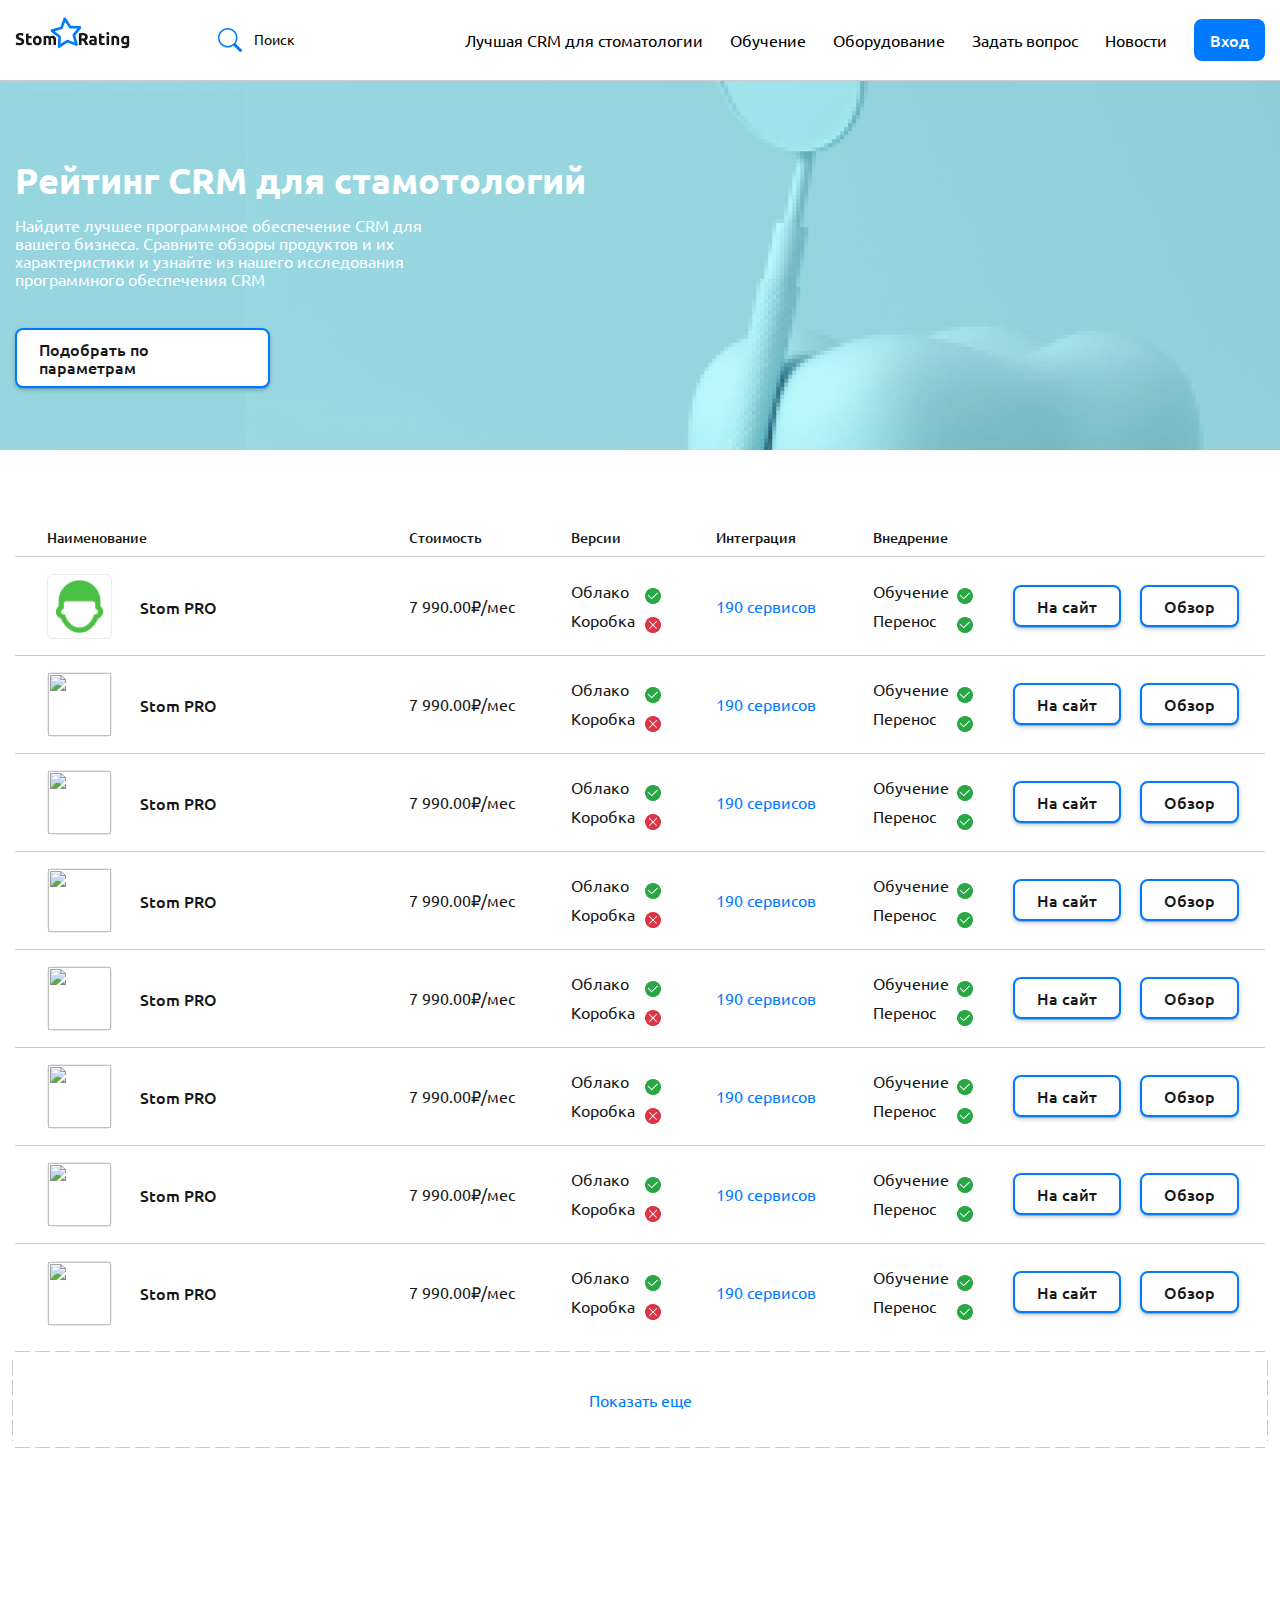
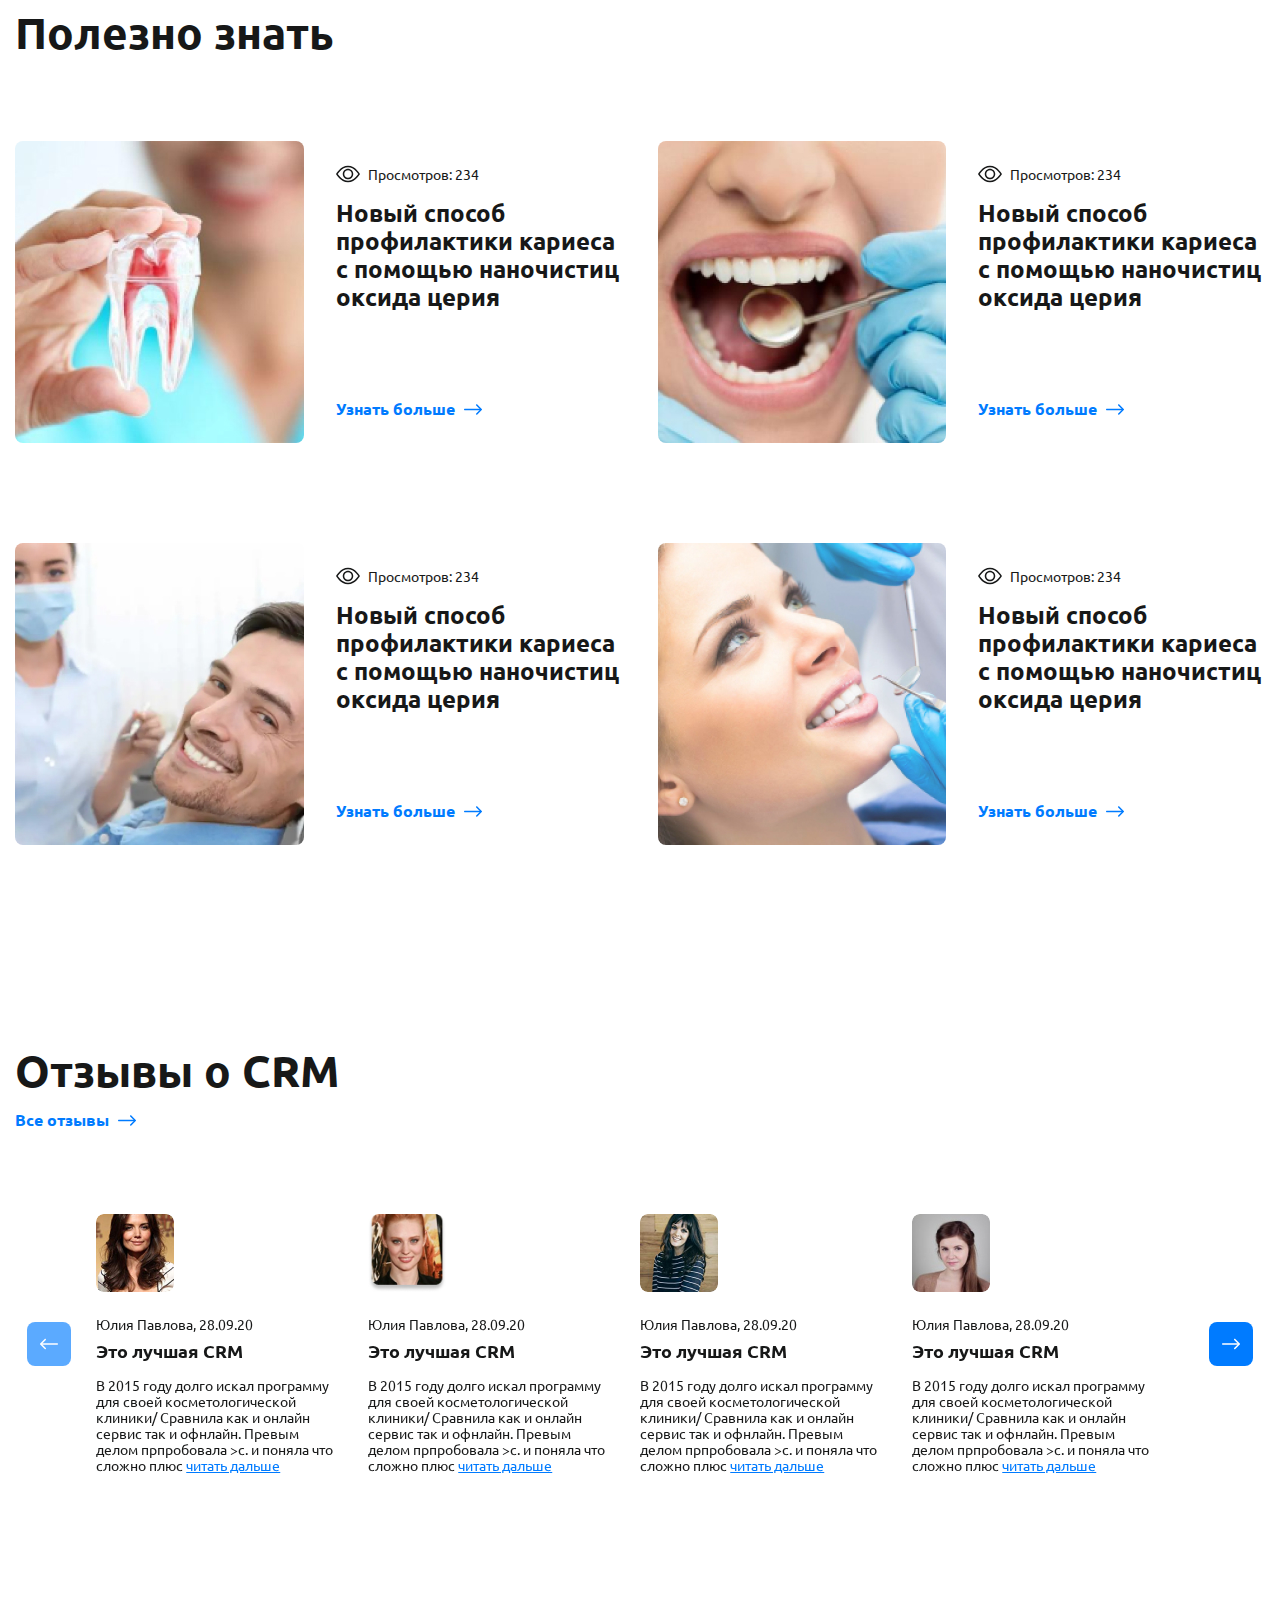
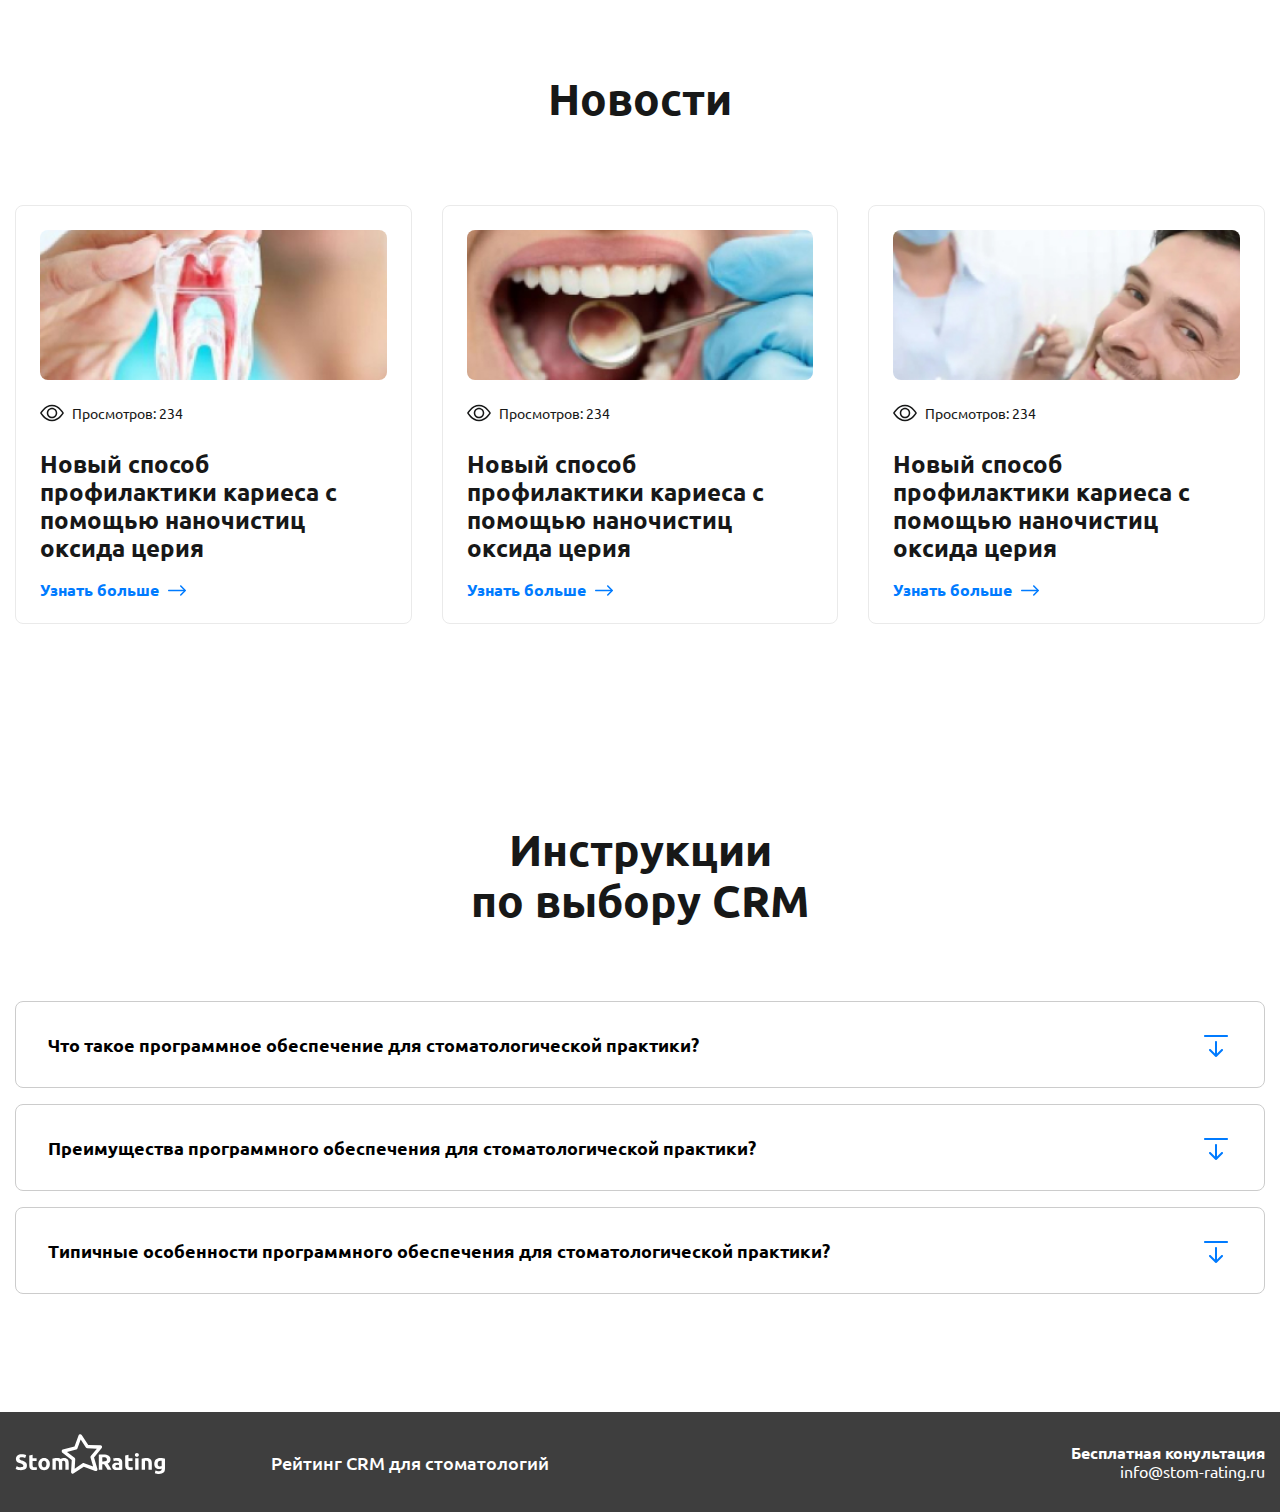
==== index.html @ 4e369c6e "add page" ====
<!DOCTYPE html>
<html lang="ru">
	<head>
		<meta charset="UTF-8">
		<title>Stom Rating</title>
		<meta name="format-detection" content="telephone=no">
		<meta name="viewport" content="width=device-width, initial-scale=1.0">
		<!-- <meta name="robots" content="noindex, nofollow"> -->
		<!-- <meta name="viewport" content="width=device-width, initial-scale=1.0, maximum-scale=1.0, user-scalable=0"> -->
		<!-- <link rel="shortcut icon" href="favicon.ico"> -->
	
		<link rel="stylesheet" href="css/style.min.css">
	</head>
	<body>
		<div class="wrapper home">
			<header class="header" id="header">
	<div class="container">
		<div class="header__body">
			<div class="header__column header__column_1">
				<div class="header__logo logo">
					<a href="index.html">
						<img src="img/logo/logo.svg" alt="">
					</a>
				</div>
			</div>
			<div class="header__column header__column_2">
				<form action="/" class="search">
					<div class="search__item">
						<label class="search__icon" for="search">
							<img src="img/icons/Search.svg" alt="serch">
						</label>
						<input id="search" autocomplete="off" type="text" name="form[]" data-value="Поиск" class="input">
						<button class="" type="submit"><span><img src="img/icons/Search.svg" alt="btn"></span></button>
					</div>
				</form>
			</div>
			<div class="header__column header__column_3">
				<nav class="header__nav nav">
					<ul>
						<li>
							<a href="#">Лучшая CRM для стоматологии</a>
						</li>
						<li>
							<a href="#">Обучение</a>
						</li>
						<li>
							<a href="#">Оборудование</a>
						</li>
						<li>
							<a href="#">Задать вопрос</a>
						</li>
						<li>
							<a href="#">Новости</a>
						</li>
						<li>
							<a class="btn-default" href="#">Вход</a>
						</li>
					</ul>
				</nav>
			</div>
			<div class="header__column header__column_4">
				<div class="header__burger">
					<div class="burger-wrap">
						<div class="burger" data-activEl="nav">
							<span></span>
							<span></span>
							<span></span>
							<span></span>
						</div>
					</div>
				</div>
			</div>
		</div>
	</div>
</header>
			<main class="page">
				<section class="main-banner">
					<div class="main-banner__bg ibg">
						<figure>
							<img src="img/home/main-banner-bg.jpg" alt="bg">
						</figure>
					</div>
					<div class="main-banner__body container">
						<div class="main-banner__content">

							<div class="main-banner__title">
								Рейтинг CRM для стамотологий
							</div>
							<div class="main-banner__text">
								<p>
									Найдите лучшее программное обеспечение CRM для вашего бизнеса. Сравните обзоры продуктов и их характеристики и узнайте из нашего исследования программного обеспечения CRM
								</p>
							</div>
							<div class="main-banner__btn-filter">
								<form action="/" class="filter _spollers">
									<div class="filter__title _spoller">
										<span class="title-1">Подобрать по параметрам</span>
										<span class="title-2">Подбор по параметрам</span>
									</div>
									<div class="filter__toggle-collapse">
										<div class="filter__options">
											<label>Схема оплаты</label>
											<div class="options">
												<div class="option active">
													Схема оплаты
													<input type="radio" value="1" name="form[type]">
												</div>
												<div class="option ">
													 Схема оплаты
													<input type="radio" value="2" name="form[type]">
												</div>
											</div>
										</div>
										<div class="filter__options">
											<label>Функционал</label>
											<div class="options">
												<div class="option active">
													Обучение
													<input type="radio" value="1" name="form[type]">
												</div>
												<div class="option ">
													 Переносом
													<input type="radio" value="2" name="form[type]">
												</div>
											</div>
										</div>

										<div class="filter__options">
											<label>Версии</label>
											<div class="options">
												<div class="option active">
													Коробка
													<input type="radio" value="1" name="form[type]">
												</div>
												<div class="option ">
													 Облако
													<input type="radio" value="2" name="form[type]">
												</div>
											</div>
										</div>

										<div class="filter__options">
											<label>Языки</label>
											<div class="options">
												<div class="option active">
													Русский
													<input type="radio" value="1" name="form[type]">
												</div>
												<div class="option ">
													 Английский
													<input type="radio" value="2" name="form[type]">
												</div>
												<div class="option ">
													 Немецкий
													<input type="radio" value="2" name="form[type]">
												</div>
											</div>
										</div>

										<div class="filter__submit-wrap">
											<button class="btn-default-2" type="submit"><span>Найти</span></button>
										</div>
										<div class="filter__clear">
											<a class="link" href="#">Очистить</a>
										</div>
									</div>
								</form>
							</div>
						</div>
					</div>
				</section>

				<section class="table-block">
					<div class="container">
						<table class="responsive">
		    				
							<tr>
								<th>Наименование</th>
								<th>Стоимость</th>
								<th>Версии</th>
								<th>Интеграция</th>
								<th>Внедрение</th>
								<th></th>
							</tr>
							<tr>
								<td class="td td_1">
									<span class="ibg">
										<img src="img/user-male.png" alt="">
									</span>
									Stom PRO
								</td>
								<td class="td td_2">7 990.00₽/мес</td>
								<td class="td td_3">
									<span class="yes">Облако</span>
									<span class="no">Коробка</span>
								</td>
								<td class="td td_4">
									<a class="link" href="#">190 сервисов</a>
								</td>
								<td class="td td_5">
									<span class="yes">Обучение</span>
									<span class="yes">Перенос</span>
								</td>
								<td class="td td_6">
									<a class="btn-default-2" href="#">На сайт</a>
									<a class="btn-default-2" href="#">Обзор</a>
								</td>
							</tr>
							<tr>
								<td class="td td_1">
									<span class="ibg">
										<img src="" alt="">
									</span>
									Stom PRO
								</td>
								<td class="td td_2">7 990.00₽/мес</td>
								<td class="td td_3">
									<span class="yes">Облако</span>
									<span class="no">Коробка</span>
								</td>
								<td class="td td_4">
									<a class="link" href="#">190 сервисов</a>
								</td>
								<td class="td td_5">
									<span class="yes">Обучение</span>
									<span class="yes">Перенос</span>
								</td>
								<td class="td td_6">
									<a class="btn-default-2" href="#">На сайт</a>
									<a class="btn-default-2" href="#">Обзор</a>
								</td>
							</tr>

							<tr>
								<td class="td td_1">
									<span class="ibg">
										<img src="" alt="">
									</span>
									Stom PRO
								</td>
								<td class="td td_2">7 990.00₽/мес</td>
								<td class="td td_3">
									<span class="yes">Облако</span>
									<span class="no">Коробка</span>
								</td>
								<td class="td td_4">
									<a class="link" href="#">190 сервисов</a>
								</td>
								<td class="td td_5">
									<span class="yes">Обучение</span>
									<span class="yes">Перенос</span>
								</td>
								<td class="td td_6">
									<a class="btn-default-2" href="#">На сайт</a>
									<a class="btn-default-2" href="#">Обзор</a>
								</td>
							</tr>	
							<tr>
								<td class="td td_1">
									<span class="ibg">
										<img src="" alt="">
									</span>
									Stom PRO
								</td>
								<td class="td td_2">7 990.00₽/мес</td>
								<td class="td td_3">
									<span class="yes">Облако</span>
									<span class="no">Коробка</span>
								</td>
								<td class="td td_4">
									<a class="link" href="#">190 сервисов</a>
								</td>
								<td class="td td_5">
									<span class="yes">Обучение</span>
									<span class="yes">Перенос</span>
								</td>
								<td class="td td_6">
									<a class="btn-default-2" href="#">На сайт</a>
									<a class="btn-default-2" href="#">Обзор</a>
								</td>
							</tr>	
							<tr>
								<td class="td td_1">
									<span class="ibg">
										<img src="" alt="">
									</span>
									Stom PRO
								</td>
								<td class="td td_2">7 990.00₽/мес</td>
								<td class="td td_3">
									<span class="yes">Облако</span>
									<span class="no">Коробка</span>
								</td>
								<td class="td td_4">
									<a class="link" href="#">190 сервисов</a>
								</td>
								<td class="td td_5">
									<span class="yes">Обучение</span>
									<span class="yes">Перенос</span>
								</td>
								<td class="td td_6">
									<a class="btn-default-2" href="#">На сайт</a>
									<a class="btn-default-2" href="#">Обзор</a>
								</td>
							</tr>	
							<tr>
								<td class="td td_1">
									<span class="ibg">
										<img src="" alt="">
									</span>
									Stom PRO
								</td>
								<td class="td td_2">7 990.00₽/мес</td>
								<td class="td td_3">
									<span class="yes">Облако</span>
									<span class="no">Коробка</span>
								</td>
								<td class="td td_4">
									<a class="link" href="#">190 сервисов</a>
								</td>
								<td class="td td_5">
									<span class="yes">Обучение</span>
									<span class="yes">Перенос</span>
								</td>
								<td class="td td_6">
									<a class="btn-default-2" href="#">На сайт</a>
									<a class="btn-default-2" href="#">Обзор</a>
								</td>
							</tr>	
							<tr>
								<td class="td td_1">
									<span class="ibg">
										<img src="" alt="">
									</span>
									Stom PRO
								</td>
								<td class="td td_2">7 990.00₽/мес</td>
								<td class="td td_3">
									<span class="yes">Облако</span>
									<span class="no">Коробка</span>
								</td>
								<td class="td td_4">
									<a class="link" href="#">190 сервисов</a>
								</td>
								<td class="td td_5">
									<span class="yes">Обучение</span>
									<span class="yes">Перенос</span>
								</td>
								<td class="td td_6">
									<a class="btn-default-2" href="#">На сайт</a>
									<a class="btn-default-2" href="#">Обзор</a>
								</td>
							</tr>	
							<tr>
								<td class="td td_1">
									<span class="ibg">
										<img src="" alt="">
									</span>
									Stom PRO
								</td>
								<td class="td td_2">7 990.00₽/мес</td>
								<td class="td td_3">
									<span class="yes">Облако</span>
									<span class="no">Коробка</span>
								</td>
								<td class="td td_4">
									<a class="link" href="#">190 сервисов</a>
								</td>
								<td class="td td_5">
									<span class="yes">Обучение</span>
									<span class="yes">Перенос</span>
								</td>
								<td class="td td_6">
									<a class="btn-default-2" href="#">На сайт</a>
									<a class="btn-default-2" href="#">Обзор</a>
								</td>
							</tr>		    					
		         		 </table> 
		         		 <div class="table-block__btn-load-more">
		         		 	<span></span>
		         		 	<a href="#" class="link">Показать еще</a>
		         		 </div>
					</div>
				</section>

				<section class="good-to-know">
					<div class="container">
						<div class="good-to-know__title title">
							Полезно знать
						</div>
						<div class="good-to-know__body">

							<div class="good-to-know__item item-good-to-know">
								<div class="item-good-to-know__column item-good-to-know__column_1">
									<div class="item-good-to-know__img ibg">
										<figure>
											<a href="#">
												<img src="img/home/item-ph-1.jpg" alt="photo">
											</a>
										</figure>
									</div>
								</div>
								<div class="item-good-to-know__column item-good-to-know__column_2">
									<div class="item-good-to-know__text-wrap">
										<div class="item-good-to-know__views views">
											Просмотров: 234
										</div>
										<div class="item-good-to-know__text">
											Новый способ профилактики кариеса с помощью наночистиц оксида церия
										</div>
										<div class="item-good-to-know__link">
											<a class="link-arrow-right" href="#">Узнать больше</a>
										</div>
									</div>
								</div>
							</div>

							<div class="good-to-know__item item-good-to-know">
								<div class="item-good-to-know__column item-good-to-know__column_1">
									<div class="item-good-to-know__img ibg">
										<figure>
											<a href="#">
												<img src="img/home/item-ph-2.jpg" alt="photo">
											</a>
										</figure>
									</div>
								</div>
								<div class="item-good-to-know__column item-good-to-know__column_2">
									<div class="item-good-to-know__text-wrap">
										<div class="item-good-to-know__views views">
											Просмотров: 234
										</div>
										<div class="item-good-to-know__text">
											Новый способ профилактики кариеса с помощью наночистиц оксида церия
										</div>
										<div class="item-good-to-know__link">
											<a class="link-arrow-right" href="#">Узнать больше</a>
										</div>
									</div>
								</div>
							</div>

							<div class="good-to-know__item item-good-to-know">
								<div class="item-good-to-know__column item-good-to-know__column_1">
									<div class="item-good-to-know__img ibg">
										<figure>
											<a href="#">
												<img src="img/home/item-ph-3.jpg" alt="photo">
											</a>
										</figure>
									</div>
								</div>
								<div class="item-good-to-know__column item-good-to-know__column_2">
									<div class="item-good-to-know__text-wrap">
										<div class="item-good-to-know__views views">
											Просмотров: 234
										</div>
										<div class="item-good-to-know__text">
											Новый способ профилактики кариеса с помощью наночистиц оксида церия
										</div>
										<div class="item-good-to-know__link">
											<a class="link-arrow-right" href="#">Узнать больше</a>
										</div>
									</div>
								</div>
							</div>

							<div class="good-to-know__item item-good-to-know">
								<div class="item-good-to-know__column item-good-to-know__column_1">
									<div class="item-good-to-know__img ibg">
										<figure>
											<a href="#">
												<img src="img/home/item-ph-4.jpg" alt="photo">
											</a>
										</figure>
									</div>
								</div>
								<div class="item-good-to-know__column item-good-to-know__column_2">
									<div class="item-good-to-know__text-wrap">
										<div class="item-good-to-know__views views">
											Просмотров: 234
										</div>
										<div class="item-good-to-know__text">
											Новый способ профилактики кариеса с помощью наночистиц оксида церия
										</div>
										<div class="item-good-to-know__link">
											<a class="link-arrow-right" href="#">Узнать больше</a>
										</div>
									</div>
								</div>
							</div>

						</div>
					</div>
				</section>

				<section class="reviews-block">
					<div class="container">
						<div class="reviews-block__title title">
							Отзывы о CRM
						</div>
						<div class="reviews-block__all-reviews-link">
							<a href="#" class="link-arrow-right">Все отзывы</a>
						</div>

						<div class="reviews-block__slider slider-reviews">

							<div class="slider-reviews__item item-slider-reviews">
								<div class="item-slider-reviews__photo ibg">
									<figure>
										<img src="img/home/slider-ph-1.jpg" alt="">
									</figure>
								</div>
								<div class="item-slider-reviews__name">
									Юлия Павлова, 28.09.20
								</div>
								<div class="item-slider-reviews__title">
									Это лучшая CRM
								</div>
								<div class="item-slider-reviews__text">
									<p>
										В 2015 году долго искал программу для  своей косметологической клиники/ Сравнила как и онлайн сервис так и офнлайн. Превым делом прпробовала >с. и поняла что сложно плюс
										<a href="#" class="link-2">читать дальше</a>
									</p>
								</div>
							</div>

							<div class="slider-reviews__item item-slider-reviews">
								<div class="item-slider-reviews__photo ibg">
									<figure>
										<img src="img/home/slider-ph-2.jpg" alt="">
									</figure>
								</div>
								<div class="item-slider-reviews__name">
									Юлия Павлова, 28.09.20
								</div>
								<div class="item-slider-reviews__title">
									Это лучшая CRM
								</div>
								<div class="item-slider-reviews__text">
									<p>
										В 2015 году долго искал программу для  своей косметологической клиники/ Сравнила как и онлайн сервис так и офнлайн. Превым делом прпробовала >с. и поняла что сложно плюс
										<a href="#" class="link-2">читать дальше</a>
									</p>
								</div>
							</div>
							
							
							<div class="slider-reviews__item item-slider-reviews">
								<div class="item-slider-reviews__photo ibg">
									<figure>
										<img src="img/home/slider-ph-3.jpg" alt="">
									</figure>
								</div>
								<div class="item-slider-reviews__name">
									Юлия Павлова, 28.09.20
								</div>
								<div class="item-slider-reviews__title">
									Это лучшая CRM
								</div>
								<div class="item-slider-reviews__text">
									<p>
										В 2015 году долго искал программу для  своей косметологической клиники/ Сравнила как и онлайн сервис так и офнлайн. Превым делом прпробовала >с. и поняла что сложно плюс
										<a href="#" class="link-2">читать дальше</a>
									</p>
								</div>
							</div>

							<div class="slider-reviews__item item-slider-reviews">
								<div class="item-slider-reviews__photo ibg">
									<figure>
										<img src="img/home/slider-ph-4.jpg" alt="">
									</figure>
								</div>
								<div class="item-slider-reviews__name">
									Юлия Павлова, 28.09.20
								</div>
								<div class="item-slider-reviews__title">
									Это лучшая CRM
								</div>
								<div class="item-slider-reviews__text">
									<p>
										В 2015 году долго искал программу для  своей косметологической клиники/ Сравнила как и онлайн сервис так и офнлайн. Превым делом прпробовала >с. и поняла что сложно плюс
										<a href="#" class="link-2">читать дальше</a>
									</p>
								</div>
							</div>

							<div class="slider-reviews__item item-slider-reviews">
								<div class="item-slider-reviews__photo ibg">
									<figure>
										<img src="img/home/slider-ph-1.jpg" alt="">
									</figure>
								</div>
								<div class="item-slider-reviews__name">
									Юлия Павлова, 28.09.20
								</div>
								<div class="item-slider-reviews__title">
									Это лучшая CRM
								</div>
								<div class="item-slider-reviews__text">
									<p>
										В 2015 году долго искал программу для  своей косметологической клиники/ Сравнила как и онлайн сервис так и офнлайн. Превым делом прпробовала >с. и поняла что сложно плюс
										<a href="#" class="link-2">читать дальше</a>
									</p>
								</div>
							</div>

						</div>						
					</div>
				</section>

				<section class="news-block">
					<div class="container">
						<div class="news-block__title title">
							Новости
						</div>
						<div class="news-block__cards">

							<div class="news-block__card card-news">
								<div class="card-news__inner">
									<div class="card-news__img ibg">
										<a href="#">
											<img src="img/home/item-ph-1.jpg" alt="">
										</a>
									</div>
									<div class="card-news__text-wrap">
										<div class="card-news__views views">
											Просмотров: 234
										</div>
										<div class="card-news__text">
											Новый способ профилактики кариеса с помощью наночистиц оксида церия
										</div>
										<div class="card-news__link">
											<a class="link-arrow-right" href="#">Узнать больше</a>
										</div>
									</div>
								</div>
							</div>

							<div class="news-block__card card-news">
								<div class="card-news__inner">
									<div class="card-news__img ibg">
										<a href="#">
											<img src="img/home/item-ph-2.jpg" alt="">
										</a>
									</div>
									<div class="card-news__text-wrap">
										<div class="card-news__views views">
											Просмотров: 234
										</div>
										<div class="card-news__text">
											Новый способ профилактики кариеса с помощью наночистиц оксида церия
										</div>
										<div class="card-news__link">
											<a class="link-arrow-right" href="#">Узнать больше</a>
										</div>
									</div>
								</div>
							</div>

							<div class="news-block__card card-news">
								<div class="card-news__inner">
									<div class="card-news__img ibg">
										<a href="#">
											<img src="img/home/item-ph-3.jpg" alt="">
										</a>
									</div>
									<div class="card-news__text-wrap">
										<div class="card-news__views views">
											Просмотров: 234
										</div>
										<div class="card-news__text">
											Новый способ профилактики кариеса с помощью наночистиц оксида церия
										</div>
										<div class="card-news__link">
											<a class="link-arrow-right" href="#">Узнать больше</a>
										</div>
									</div>
								</div>
							</div>

						</div>
					</div>
				</section>

				<section class="instruction-block">
					<div class="container">
						<div class="instruction-block__title title">
							Инструкции <br>
							по выбору CRM
						</div>
						<ul class="instruction _spollers">
							<li>
								<div class="instruction__title _spoller">
									Что такое программное обеспечение для стоматологической практики?
								</div>
								<div class="instruction__collapse">
									<h4>title 1</h4>
									<p>
										Lorem ipsum dolor sit, amet consectetur adipisicing elit. Ipsa earum, alias, explicabo illum libero assumenda, quidem laboriosam, reiciendis ipsum tempore accusantium culpa nihil minus rem atque? Repudiandae ut numquam, nisi.
									</p>
									<p>
										Lorem ipsum dolor sit, amet consectetur adipisicing elit. Ipsa earum, alias, explicabo illum libero assumenda, quidem laboriosam, reiciendis ipsum tempore accusantium culpa nihil minus rem atque? Repudiandae ut numquam, nisi.
									</p>
								</div>
							</li>

							<li>
								<div class="instruction__title _spoller">
									Преимущества программного обеспечения для стоматологической практики?
								</div>
								<div class="instruction__collapse">
									<h4>title 2</h4>
									<p>
										Lorem ipsum dolor sit, amet consectetur adipisicing elit. Ipsa earum, alias, explicabo illum libero assumenda, quidem laboriosam, reiciendis ipsum tempore accusantium culpa nihil minus rem atque? Repudiandae ut numquam, nisi.
									</p>
									<p>
										Lorem ipsum dolor sit, amet consectetur adipisicing elit. Ipsa earum, alias, explicabo illum libero assumenda, quidem laboriosam, reiciendis ipsum tempore accusantium culpa nihil minus rem atque? Repudiandae ut numquam, nisi.
									</p>
								</div>
							</li>

							<li>
								<div class="instruction__title _spoller">
									Типичные особенности программного обеспечения для стоматологической практики?
								</div>
								<div class="instruction__collapse">
									<h4>title 3</h4>
									<p>
										Lorem ipsum dolor sit, amet consectetur adipisicing elit. Ipsa earum, alias, explicabo illum libero assumenda, quidem laboriosam, reiciendis ipsum tempore accusantium culpa nihil minus rem atque? Repudiandae ut numquam, nisi.
									</p>
									<p>
										Lorem ipsum dolor sit, amet consectetur adipisicing elit. Ipsa earum, alias, explicabo illum libero assumenda, quidem laboriosam, reiciendis ipsum tempore accusantium culpa nihil minus rem atque? Repudiandae ut numquam, nisi.
									</p>
								</div>
							</li>
						</ul>
					</div>
				</section>
			</main>
			<footer class="footer">
	<div class="container">
		<div class="footer__body">
			<div class="footer__column footer__column_1">
				<div class="footer__logo">
					<a href="#">
						<img src="img/logo/logo-white.svg" alt="logo">
					</a>
				</div>
			</div>
			<div class="footer__column footer__column_2">
				<div class="footer__title">
					Рейтинг CRM для стоматологий
				</div>
			</div>
			<div class="footer__column footer__column_3">
				<div class="footer__email">
					<span>Бесплатная конультация</span>
					<a href="mailto:info@stom-rating.ru">info@stom-rating.ru</a>
				</div>
			</div>
		</div>
	</div>
</footer>
		</div>
		<script src="js/libs.min.js"></script>
		<script src="js/main.min.js"></script>
	</body>
</html>
---- css/style.min.css ----
@font-face{font-family:Ubuntu;font-display:swap;src:url(../fonts/Ubuntu-Bold.woff) format("woff"),url(../fonts/Ubuntu-Bold.woff2) format("woff2");font-weight:700;font-style:normal}@font-face{font-family:Ubuntu-BoldItalic;font-display:swap;src:url(../fonts/Ubuntu-BoldItalic.woff) format("woff"),url(../fonts/Ubuntu-BoldItalic.woff2) format("woff2");font-weight:700;font-style:normal}@font-face{font-family:Ubuntu-Italic;font-display:swap;src:url(../fonts/Ubuntu-Italic.woff) format("woff"),url(../fonts/Ubuntu-Italic.woff2) format("woff2");font-weight:400;font-style:normal}@font-face{font-family:Ubuntu;font-display:swap;src:url(../fonts/Ubuntu-Light.woff) format("woff"),url(../fonts/Ubuntu-Light.woff2) format("woff2");font-weight:300;font-style:normal}@font-face{font-family:Ubuntu-LightItalic;font-display:swap;src:url(../fonts/Ubuntu-LightItalic.woff) format("woff"),url(../fonts/Ubuntu-LightItalic.woff2) format("woff2");font-weight:300;font-style:normal}@font-face{font-family:Ubuntu;font-display:swap;src:url(../fonts/Ubuntu-Medium.woff) format("woff"),url(../fonts/Ubuntu-Medium.woff2) format("woff2");font-weight:500;font-style:normal}@font-face{font-family:Ubuntu-MediumItalic;font-display:swap;src:url(../fonts/Ubuntu-MediumItalic.woff) format("woff"),url(../fonts/Ubuntu-MediumItalic.woff2) format("woff2");font-weight:500;font-style:normal}@font-face{font-family:Ubuntu;font-display:swap;src:url(../fonts/Ubuntu-Regular.woff) format("woff"),url(../fonts/Ubuntu-Regular.woff2) format("woff2");font-weight:400;font-style:normal}@font-face{font-family:icomoon;font-display:swap;src:url(../fonts/icomoon.woff) format("woff"),url(../fonts/icomoon.woff2) format("woff2");font-weight:400;font-style:normal}/*! normalize.css v8.0.1 | MIT License | github.com/necolas/normalize.css */html{line-height:1.15;-webkit-text-size-adjust:100%}body{margin:0}main{display:block}h1{font-size:2em;margin:.67em 0}hr{-webkit-box-sizing:content-box;box-sizing:content-box;height:0;overflow:visible}pre{font-family:monospace,monospace;font-size:1em}a{background-color:transparent}abbr[title]{border-bottom:none;text-decoration:underline;-webkit-text-decoration:underline dotted;text-decoration:underline dotted}b,strong{font-weight:bolder}code,kbd,samp{font-family:monospace,monospace;font-size:1em}small{font-size:80%}sub,sup{font-size:75%;line-height:0;position:relative;vertical-align:baseline}sub{bottom:-.25em}sup{top:-.5em}img{border-style:none}button,input,optgroup,select,textarea{font-family:inherit;font-size:100%;line-height:1.15;margin:0}button,input{overflow:visible}button,select{text-transform:none}[type=button],[type=reset],[type=submit],button{-webkit-appearance:button}[type=button]::-moz-focus-inner,[type=reset]::-moz-focus-inner,[type=submit]::-moz-focus-inner,button::-moz-focus-inner{border-style:none;padding:0}[type=button]:-moz-focusring,[type=reset]:-moz-focusring,[type=submit]:-moz-focusring,button:-moz-focusring{outline:1px dotted ButtonText}fieldset{padding:.35em .75em .625em}legend{-webkit-box-sizing:border-box;box-sizing:border-box;color:inherit;display:table;max-width:100%;padding:0;white-space:normal}progress{vertical-align:baseline}textarea{overflow:auto}[type=checkbox],[type=radio]{-webkit-box-sizing:border-box;box-sizing:border-box;padding:0}[type=number]::-webkit-inner-spin-button,[type=number]::-webkit-outer-spin-button{height:auto}[type=search]{-webkit-appearance:textfield;outline-offset:-2px}[type=search]::-webkit-search-decoration{-webkit-appearance:none}::-webkit-file-upload-button{-webkit-appearance:button;font:inherit}details{display:block}summary{display:list-item}template{display:none}[hidden]{display:none}*{padding:0;margin:0;border:0}*,:after,:before{-webkit-box-sizing:border-box;box-sizing:border-box}:active,:focus{outline:0}a:active,a:focus{outline:0}aside,footer,header,nav,section{display:block}body,html{height:100%;min-width:320px;margin:0 auto}body{line-height:1;font-family:Ubuntu,sans-serif;-ms-text-size-adjust:100%;-moz-text-size-adjust:100%;-webkit-text-size-adjust:100%;color:#171818;font-size:14px;opacity:0;-webkit-transition:opacity .8s ease;-o-transition:opacity .8s ease;transition:opacity .8s ease;-webkit-transition-delay:.5s;-o-transition-delay:.5s;transition-delay:.5s}body.lock{overflow:hidden}body.isload{opacity:1}button,input,textarea{font-family:Ubuntu,sans-serif}input::-ms-clear{display:none}button{cursor:pointer}button::-moz-focus-inner{padding:0;border:0}a,a:visited{text-decoration:none}a:hover{text-decoration:none}ul li{list-style:none}img{vertical-align:top}h1,h2,h3,h4,h5,h6{font-weight:inherit;font-size:inherit}.wrapper{width:100%;min-height:100%;overflow:hidden}.page{height:100%;padding-top:80px}.container{max-width:1330px;margin:0 auto;width:100%;padding:0 15px}.ibg{position:relative}.ibg img{position:absolute;width:100%;height:100%;top:0;left:0;-o-object-fit:cover;object-fit:cover}.logo{max-width:116px}.logo img{width:100%}.link{font-weight:400;font-size:16px;line-height:18px;color:#007bff;-webkit-transition:all .2s ease;-o-transition:all .2s ease;transition:all .2s ease}.link-arrow-right{font-weight:700;font-size:16px;line-height:18px;color:#007bff;-webkit-transition:all .2s ease;-o-transition:all .2s ease;transition:all .2s ease;position:relative;padding-right:30px}.link-arrow-right:before{position:absolute;content:url(../img/icons/Arrow-right.svg);top:60%;right:0;-webkit-transform:translateY(-50%);-ms-transform:translateY(-50%);transform:translateY(-50%);-webkit-transition:all .2s ease;-o-transition:all .2s ease;transition:all .2s ease}.link-2{font-weight:400;font-size:14px;line-height:16px;text-decoration:underline;color:#007bff;-webkit-transition:all .2s ease;-o-transition:all .2s ease;transition:all .2s ease}.title{font-weight:700;font-size:44px;line-height:51px}.btn-default{background:#007bff;display:inline-block;padding:12px 16px;border-radius:8px;color:#fff;font-size:16px;line-height:18.38px;font-weight:500;-webkit-transition:all .2s ease;-o-transition:all .2s ease;transition:all .2s ease}.btn-default-2{display:inline-block;background:#fff;font-weight:500;font-size:16px;line-height:18px;color:#171818;border:2px solid #007bff;-webkit-box-shadow:0 2px 4px rgba(0,0,0,.24),0 1px 0 rgba(85,162,248,.48);box-shadow:0 2px 4px rgba(0,0,0,.24),0 1px 0 rgba(85,162,248,.48);border-radius:8px;padding:10px 22px;cursor:pointer;-webkit-transition:all .2s ease;-o-transition:all .2s ease;transition:all .2s ease}.views{position:relative;font-weight:400;font-size:14px;line-height:16px;padding-left:32px}.views:before{position:absolute;content:url(../img/icons/Eye.svg);top:-4px;left:0}.slick-slider{position:relative}.slick-slider .slick-list,.slick-slider .slick-track{-webkit-transform:translate3d(0,0,0);-ms-transform:translate3d(0,0,0);transform:translate3d(0,0,0)}.slick-slider .slick-list{position:relative;overflow:hidden;width:100%}.slick-slider .slick-track{position:relative;width:100%;display:-webkit-box;display:-ms-flexbox;display:flex}.slick-slider .slick-slide{position:relative}.burger-wrap{margin-left:10px;display:inline-block;border-radius:4px}.burger-wrap .burger{width:18px;height:18px;display:-webkit-box;display:-ms-flexbox;display:flex;-webkit-box-pack:center;-ms-flex-pack:center;justify-content:center;-webkit-box-align:center;-ms-flex-align:center;align-items:center;-webkit-box-orient:vertical;-webkit-box-direction:normal;-ms-flex-direction:column;flex-direction:column;position:relative;cursor:pointer}.burger-wrap .burger span{width:16px;height:2px;display:block;background:#000;position:absolute;-webkit-transition:all .2s;-o-transition:all .2s;transition:all .2s;border-radius:5px}.burger-wrap .burger span:nth-child(1){top:3px}.burger-wrap .burger span:nth-child(2){background:#000}.burger-wrap .burger span:nth-child(3){background:#000}.burger-wrap .burger span:nth-child(4){bottom:3px}.burger-wrap .second{-webkit-transform:rotate(45deg) scale(1)!important;-ms-transform:rotate(45deg) scale(1)!important;transform:rotate(45deg) scale(1)!important;background:#000}.burger-wrap .third{-webkit-transform:rotate(-45deg) scale(1)!important;-ms-transform:rotate(-45deg) scale(1)!important;transform:rotate(-45deg) scale(1)!important;background:#000}.burger-wrap .first{-webkit-transform:scale(0)!important;-ms-transform:scale(0)!important;transform:scale(0)!important}.burger-wrap .fourth{-webkit-transform:scale(0)!important;-ms-transform:scale(0)!important;transform:scale(0)!important}.btn{display:-webkit-inline-box;display:-ms-inline-flexbox;display:inline-flex;padding:0 0}.btn._fw{width:100%}.select{position:relative}.select__item{position:relative}.select__title{color:#000;background-color:#fff;cursor:pointer;border-radius:4px}.select__value{display:-webkit-box;display:-ms-flexbox;display:flex;color:#000;height:30px;padding:0 14px 0 39px;-webkit-box-align:center;-ms-flex-align:center;align-items:center;-webkit-box-pack:justify;-ms-flex-pack:justify;justify-content:space-between;-webkit-box-orient:horizontal;-webkit-box-direction:reverse;-ms-flex-direction:row-reverse;flex-direction:row-reverse}.select__value span{height:1em;overflow:hidden;display:-webkit-box;-webkit-line-clamp:1;-webkit-box-orient:vertical}.select__value:before{content:"";display:inline-block;-webkit-transition:all .3s ease 0s;-o-transition:all .3s ease 0s;transition:all .3s ease 0s;width:8px;height:7px;background:url(../img/icons/select-arrow.svg) center/100% no-repeat}.select__input{width:100%;background-color:transparent;height:100%}.select__options{color:#000;display:none;position:absolute;top:29px;border-radius:0 0 4px 4px;min-width:100%;left:0;background-color:#fff;border-top:0;border:1px solid #d9d9d9;border-top:0;font-size:14px;padding:10px 0 5px 0}.select__option{cursor:pointer;padding:5px 15px;margin:0}.select._active{z-index:5}.select._active .select__value:before{-webkit-transform:rotate(-180deg);-ms-transform:rotate(-180deg);transform:rotate(-180deg)}.select._active .select__options{display:block}input[type=email],input[type=tel],input[type=text],textarea{-webkit-appearance:none;-moz-appearance:none;appearance:none}.input{border-radius:0!important;width:100%;display:block;padding:0 20px}textarea.input{resize:none;padding:0 0}.checkbox{position:relative}.checkbox__input{position:absolute;width:0;height:0;opacity:0;visibility:hidden}.checkbox__input:checked+.checkbox__text:before{background:#fff url(../img/icons/check.svg) center no-repeat}.checkbox__text{display:-webkit-inline-box;display:-ms-inline-flexbox;display:inline-flex;-webkit-box-align:center;-ms-flex-align:center;align-items:center;position:relative;font-size:16px;color:#fff;letter-spacing:-.3px;line-height:calc(20 / 16);cursor:pointer}.checkbox__text:before{content:"";-ms-flex-item-align:start;align-self:flex-start;margin:0 14px 0 0;-webkit-box-flex:0;-ms-flex:0 0 20px;flex:0 0 20px;left:0;top:0;width:20px;height:18px;background:#fff;border:1px solid #a7a9ac}.checkbox a{color:#fff;text-decoration:underline}.checkbox._error .checkbox__text:before{border:1px solid #ee1212}.options{display:-webkit-box;display:-ms-flexbox;display:flex;-webkit-box-orient:vertical;-webkit-box-direction:normal;-ms-flex-direction:column;flex-direction:column;-webkit-box-align:start;-ms-flex-align:start;align-items:flex-start}.options__item{position:relative;cursor:pointer}.options__input{position:absolute;width:0;height:0;opacity:0;left:0;top:0;visibility:hidden}.options__input:checked+.options__text:after{-webkit-transform:scale(1);-ms-transform:scale(1);transform:scale(1)}.options__text{display:-webkit-inline-box;display:-ms-inline-flexbox;display:inline-flex;-webkit-box-align:center;-ms-flex-align:center;align-items:center;position:relative;font-size:16px;color:#fff;letter-spacing:-.3px;line-height:calc(20 / 16)}.options__text:before{content:"";-ms-flex-item-align:start;align-self:flex-start;margin:0 14px 0 0;-webkit-box-flex:0;-ms-flex:0 0 20px;flex:0 0 20px;left:0;top:0;border-radius:50%;width:20px;height:18px;background:#fff;border:1px solid #a7a9ac}.options__text:after{content:"";-webkit-transition:all .3s ease 0s;-o-transition:all .3s ease 0s;transition:all .3s ease 0s;-webkit-transform:scale(0);-ms-transform:scale(0);transform:scale(0);width:10px;height:10px;border-radius:50%;background-color:#77243a;position:absolute;left:5px;top:4px}.option{position:relative;cursor:pointer;padding-left:25px;line-height:16px;margin-bottom:10px;font-size:15px;font-weight:300}.option:last-child{margin-bottom:0}.option input{display:none}.option:before{position:absolute;left:0;top:0;width:16px;height:16px;content:'';border:1px solid #7f7f7f;border-radius:4px;z-index:2}.option.active:before{background:url(../img/icons/chek.svg) center 1px no-repeat}.option.active:after{background:#007bff;border:1px solid #007bff}.option:after{position:absolute;left:0;top:0;width:16px;height:16px;content:'';border:1px solid #7f7f7f;border-radius:4px;z-index:1}.rating-block{display:table;font-size:0}.rating{display:inline-block;position:relative;vertical-align:middle}.rating.edit .star{cursor:pointer}.rating .star{width:17px;height:14px;display:inline-block;position:relative;z-index:3}.rating__line{position:absolute;width:85px;height:14px;top:0;left:0;background:url(../img/icons/bg_rating.svg) 0 0 no-repeat;z-index:1;background-size:85px 100%}.rating__activeline{position:absolute;width:0;height:14px;top:0;left:0;background:url(../img/icons/bg_rating_active.svg) 0 0 no-repeat;z-index:2;background-size:85px 100%}.rating__value{display:inline-block;color:#1b3139;font-size:14px;line-height:13px;vertical-align:middle}.quantity{width:88px;height:40px;display:-webkit-box;display:-ms-flexbox;display:flex;border:1px solid rgba(166,166,166,.45)}.quantity__button{-webkit-box-flex:0;-ms-flex:0 0 30px;flex:0 0 30px;position:relative;cursor:pointer}.quantity__button::after,.quantity__button::before{content:"";position:absolute;top:50%;left:50%;-webkit-transition:all .3s ease 0s;-o-transition:all .3s ease 0s;transition:all .3s ease 0s;margin:0 0 0 -4.5px;background-color:#a6a6a6;width:9px;height:1px}.quantity__button_plus::before{-webkit-transform:rotate(-90deg);-ms-transform:rotate(-90deg);transform:rotate(-90deg)}.quantity__input{-webkit-box-flex:1;-ms-flex:1 1 auto;flex:1 1 auto}.quantity__input input{height:100%;color:#a6a6a6;font-size:12px;width:100%;text-align:center}table th{font-weight:700}table td,table th{padding:9px 15px 9px 0;text-align:left}.header{position:fixed;top:0;left:0;width:100%;border-bottom:1px solid #ccc;-webkit-transition:all .8s ease;-o-transition:all .8s ease;transition:all .8s ease;background:#fff;z-index:100}.header.open{border-bottom:1px solid transparent}.header__body{min-height:80px;padding:10px 0;display:-webkit-box;display:-ms-flexbox;display:flex;-webkit-box-align:center;-ms-flex-align:center;align-items:center}.header__column_1{-webkit-box-flex:0;-ms-flex:0 1 auto;flex:0 1 auto;margin-right:15px}.header__column_2{-webkit-box-flex:1;-ms-flex:1 1 auto;flex:1 1 auto;display:-webkit-box;display:-ms-flexbox;display:flex;-webkit-box-pack:center;-ms-flex-pack:center;justify-content:center;margin-right:15px}.header__column_3{-webkit-box-flex:0;-ms-flex:0 0 auto;flex:0 0 auto}.header__logo{margin-bottom:15px}.header__nav>ul{text-align:right}.header__nav>ul>li{display:inline-block}.header__nav>ul>li:not(:last-child){margin-right:24px}.header__nav>ul>li>a{display:inline-block;color:#000;font-size:16px;line-height:18.38px;-webkit-transition:all .2s ease;-o-transition:all .2s ease;transition:all .2s ease}.header__nav>ul>li>a.btn-default{color:#fff}.search{margin-right:74px}.search__item{display:-webkit-box;display:-ms-flexbox;display:flex;-webkit-transition:all .2s ease;-o-transition:all .2s ease;transition:all .2s ease}.search__item._focus .input{width:150px;border-bottom:1px solid #ccc;opacity:1;color:#171818;letter-spacing:.7px;margin-left:12px}.search__item._focus button{opacity:1;min-width:30px;width:30px}.search__item._focus .search__icon{opacity:0;width:0;lex:0 0 0}.search__icon{-webkit-box-flex:0;-ms-flex:0 0 24px;flex:0 0 24px;cursor:pointer;display:-webkit-box;display:-ms-flexbox;display:flex;-webkit-box-align:center;-ms-flex-align:center;align-items:center}.search__icon img{width:100%}.search .input{padding-left:0;padding-right:0;margin-left:12px;border-bottom:1px solid transparent;-webkit-transition:all .2s ease;-o-transition:all .2s ease;transition:all .2s ease;min-width:50px;width:50px}.search button{min-width:0;width:0;background:0 0;height:30px;display:-webkit-box;display:-ms-flexbox;display:flex;-webkit-box-pack:center;-ms-flex-pack:center;justify-content:center;-webkit-box-align:center;-ms-flex-align:center;align-items:center;-webkit-transition:all .2s ease;-o-transition:all .2s ease;transition:all .2s ease;opacity:0}.search button>span{width:60%;height:80%}.search button>span>img{width:100%}.main-banner{min-height:370px;position:relative;display:-webkit-box;display:-ms-flexbox;display:flex;-webkit-box-orient:vertical;-webkit-box-direction:normal;-ms-flex-direction:column;flex-direction:column}.main-banner__bg{position:absolute;top:0;left:0;width:100%;height:100%;z-index:-1}.main-banner__body{padding:79px 15px;color:#fff;-webkit-box-flex:1;-ms-flex:1 1 auto;flex:1 1 auto;display:-webkit-box;display:-ms-flexbox;display:flex;-webkit-box-align:center;-ms-flex-align:center;align-items:center}.main-banner__title{font-size:36px;font-weight:700;line-height:41px}.main-banner__text{font-weight:400;font-size:16px;line-height:18px;max-width:443px;margin-bottom:40px}.main-banner__text>p{margin:15px 0}.main-banner__btn-filter{position:relative;height:42px}.main-banner__btn-filter .filter{position:absolute;top:0;left:0}.filter{border:2px solid #007bff;width:255px;background:#fff;border-radius:8px;-webkit-box-shadow:0 2px 4px rgba(0,0,0,.24),0 1px 0 rgba(85,162,248,.48);box-shadow:0 2px 4px rgba(0,0,0,.24),0 1px 0 rgba(85,162,248,.48);-webkit-transition:all .4s ease;-o-transition:all .4s ease;transition:all .4s ease;z-index:10}.filter._active{width:302px;border:2px solid #fff}.filter._active .title-2{font-size:16px;opacity:1;position:relative;top:11px}.filter._active .title-1{font-size:0;opacity:0;-webkit-transition:all .2s ease;-o-transition:all .2s ease;transition:all .2s ease}.filter .title-2{font-size:0;opacity:0;-webkit-transition:all .2s ease;-o-transition:all .2s ease;transition:all .2s ease}.filter .title-1{font-size:16px;opacity:1;-webkit-transition:all .2s ease;-o-transition:all .2s ease;transition:all .2s ease}.filter__title{min-height:42px;color:#171818;width:100%;font-weight:500;font-size:16px;line-height:18px;display:-webkit-box;display:-ms-flexbox;display:flex;-webkit-box-align:center;-ms-flex-align:center;align-items:center;padding:10px 22px;cursor:pointer}.filter__title.btn-default-2{border:none;-webkit-box-shadow:none;box-shadow:none}.filter__toggle-collapse{color:#171818;display:none;padding:10px 21px 20px}.filter__toggle-collapse label{font-weight:500;font-size:14px;line-height:16px;color:#171818;opacity:.54;margin-bottom:11px;display:block}.filter__options{margin:14px 0 26px}.filter__options .option{font-weight:400;font-size:12px;line-height:14px;color:#171818;padding-left:28px}.filter__submit-wrap{margin-top:36px;margin-bottom:16px}.filter__submit-wrap .btn-default-2{width:100%}.filter__clear{text-align:center}.table-block{margin:70px 0}.table-block__btn-load-more{height:97px;display:-webkit-box;display:-ms-flexbox;display:flex;-webkit-box-align:center;-ms-flex-align:center;align-items:center;-webkit-box-pack:center;-ms-flex-pack:center;justify-content:center;position:relative;margin-top:10px;margin-bottom:10px}.table-block__btn-load-more:after,.table-block__btn-load-more:before{position:absolute;content:'';width:100%;height:1px;background-image:-webkit-gradient(linear,left top,right top,from(#ccc),color-stop(75%,#ccc),color-stop(75%,transparent),to(transparent));background-image:-o-linear-gradient(left,#ccc,#ccc 75%,transparent 75%,transparent 100%);background-image:linear-gradient(90deg,#ccc,#ccc 75%,transparent 75%,transparent 100%);background-size:20px 1px;border:none}.table-block__btn-load-more:before{top:0;left:0}.table-block__btn-load-more:after{left:0;bottom:0}.table-block__btn-load-more>span{position:absolute;top:0;left:0;height:100%;width:100%;z-index:-1}.table-block__btn-load-more>span:after,.table-block__btn-load-more>span:before{position:absolute;content:'';width:81px;height:1px;background-image:-webkit-gradient(linear,left top,right top,from(#ccc),color-stop(75%,#ccc),color-stop(75%,transparent),to(transparent));background-image:-o-linear-gradient(left,#ccc,#ccc 75%,transparent 75%,transparent 100%);background-image:linear-gradient(90deg,#ccc,#ccc 75%,transparent 75%,transparent 100%);background-size:20px 1px;border:none;-webkit-transform:rotate(90deg);-ms-transform:rotate(90deg);transform:rotate(90deg)}.table-block__btn-load-more>span:before{top:49px;left:-43px}.table-block__btn-load-more>span:after{right:-43px;top:49px}.table-block table{width:100%;border-collapse:collapse;word-break:break-word;font-weight:400;font-size:16px;line-height:18px}.table-block table tr:not(:first-child){height:98px}.table-block th{font-weight:500;font-size:14px;line-height:16px;padding:10px 15px 10px 0}.table-block th:first-child{padding-left:32px}.table-block th:nth-child(2){padding-left:10px}.table-block td:first-child{padding-left:32px;border-right:1px solid #ccc;height:98px}.table-block tr:not(:last-child)>th{border-bottom:1px solid #ccc}.table-block tr:not(:last-child)>.td{border-bottom:1px solid #ccc}.table-block .td_1{font-weight:500;font-size:16px;line-height:18px;display:-webkit-box;display:-ms-flexbox;display:flex;-webkit-box-align:center;-ms-flex-align:center;align-items:center}.table-block .td_1>span{display:inline-block;width:65px;height:65px;background:#fff;border:1px solid #eaeaea;border-radius:6px;margin-right:28px}.table-block .td_2{width:172px;min-width:172px;padding-left:10px}.table-block .td_3{width:145px;min-width:145px}.table-block .td_3>span{display:block;position:relative;line-height:29px;width:90px;padding-right:20px}.table-block .td_3>span:after{position:absolute;right:0;top:50%;-webkit-transform:translateY(-50%);-ms-transform:translateY(-50%);transform:translateY(-50%);height:16px}.table-block .td_3>span.yes:after{content:url(../img/icons/yes.svg)}.table-block .td_3>span.no:after{content:url(../img/icons/no.svg)}.table-block .td_4{width:157px;min-width:157px}.table-block .td_5{width:140px;min-width:140px}.table-block .td_5>span{display:block;position:relative;line-height:29px;width:100px;padding-right:20px}.table-block .td_5>span:after{position:absolute;right:0;top:50%;-webkit-transform:translateY(-50%);-ms-transform:translateY(-50%);transform:translateY(-50%);height:16px}.table-block .td_5>span.yes:after{content:url(../img/icons/yes.svg)}.table-block .td_5>span.no:after{content:url(../img/icons/no.svg)}.table-block .td_6{width:252px;min-width:252px}.table-block .td_6>a:first-child{margin-right:15px}.good-to-know{margin:159px 0 100px}.good-to-know__title{margin-bottom:83px}.good-to-know__body{display:-webkit-box;display:-ms-flexbox;display:flex;-ms-flex-wrap:wrap;flex-wrap:wrap;-webkit-box-pack:justify;-ms-flex-pack:justify;justify-content:space-between;margin:0 -15px}.good-to-know__item{width:49.8%;padding:0 15px;margin-bottom:100px}.item-good-to-know{display:-webkit-box;display:-ms-flexbox;display:flex}.item-good-to-know__column_1{-webkit-box-flex:0;-ms-flex:0 0 47.55%;flex:0 0 47.55%}.item-good-to-know__column_2{-webkit-box-flex:1;-ms-flex:1 1 auto;flex:1 1 auto}.item-good-to-know__img{overflow:hidden;border-radius:8px;height:100%;width:100%;min-height:302px}.item-good-to-know__text-wrap{padding:25px 0 25px 32px;display:-webkit-box;display:-ms-flexbox;display:flex;-webkit-box-orient:vertical;-webkit-box-direction:normal;-ms-flex-direction:column;flex-direction:column;height:100%}.item-good-to-know__views{margin-bottom:17px}.item-good-to-know__text{font-weight:700;font-size:24px;line-height:28px;-webkit-box-flex:1;-ms-flex:1 1 auto;flex:1 1 auto;margin-bottom:19px}.reviews-block{margin:26px 0}.reviews-block__title{margin-bottom:15px}.reviews-block__all-reviews-link{margin-bottom:30px}.slider-reviews{margin:85px 0;position:relative}.slider-reviews .slick-track{margin:0 -15px}.slider-reviews .slick-arrow{position:absolute;top:50%;-webkit-transform:translateY(-50%);-ms-transform:translateY(-50%);transform:translateY(-50%);width:44px;height:44px;border-radius:8px;background:#007bff;z-index:5;cursor:pointer;-webkit-transition:all .2s ease;-o-transition:all .2s ease;transition:all .2s ease}.slider-reviews .slick-arrow>span{position:absolute;top:50%;left:50%;-webkit-transform:translate(-50%,-50%);-ms-transform:translate(-50%,-50%);transform:translate(-50%,-50%)}.slider-reviews .slick-arrow.slick-disabled{opacity:.64}.slider-reviews .slick-prev{left:-69px}.slider-reviews .slick-next{right:-69px}.slider-reviews__item{display:-webkit-box;display:-ms-flexbox;display:flex;-webkit-box-orient:vertical;-webkit-box-direction:normal;-ms-flex-direction:column;flex-direction:column}.item-slider-reviews{padding:0 15px}.item-slider-reviews__photo{width:78px;height:78px;border-radius:8px;overflow:hidden;margin-bottom:24px}.item-slider-reviews__name{font-weight:400;font-size:14px;line-height:16px;margin-bottom:8px}.item-slider-reviews__title{-webkit-box-flex:1;-ms-flex:1 1 auto;flex:1 1 auto;font-weight:700;font-size:18px;line-height:21px;margin-bottom:16px}.item-slider-reviews__text{font-weight:400;font-size:14px;line-height:16px}.news-block{margin:200px 0 200px}.news-block__title{text-align:center;margin-bottom:81px}.news-block__cards{display:-webkit-box;display:-ms-flexbox;display:flex;-ms-flex-wrap:wrap;flex-wrap:wrap;margin:0 -15px}.news-block__card{width:33.3333%;padding:0 15px}.card-news{min-height:418px;display:-webkit-box;display:-ms-flexbox;display:flex;-webkit-box-orient:vertical;-webkit-box-direction:normal;-ms-flex-direction:column;flex-direction:column}.card-news__inner{-webkit-box-flex:1;-ms-flex:1 1 auto;flex:1 1 auto;background:#fff;border:1px solid #eaeaea;border-radius:8px;padding:24px 24px;display:-webkit-box;display:-ms-flexbox;display:flex;-webkit-box-orient:vertical;-webkit-box-direction:normal;-ms-flex-direction:column;flex-direction:column}.card-news__img{width:100%;min-height:150px;margin-bottom:25px;border-radius:8px;overflow:hidden}.card-news__text-wrap{display:-webkit-box;display:-ms-flexbox;display:flex;-webkit-box-orient:vertical;-webkit-box-direction:normal;-ms-flex-direction:column;flex-direction:column;height:100%;-webkit-box-flex:1;-ms-flex:1 1 auto;flex:1 1 auto}.card-news__views{margin-bottom:29px}.card-news__text{-webkit-box-flex:1;-ms-flex:1 1 auto;flex:1 1 auto;font-weight:700;font-size:24px;line-height:28px;flex:1 1 auto;margin-bottom:19px}.instruction-block{margin:52px 0 118px}.instruction-block__title{text-align:center;margin-bottom:75px}.instruction>li{min-height:85px;border-radius:8px;border:1px solid #ccc;margin-bottom:16px}.instruction__title{padding:10px 80px 10px 32px;position:relative;min-height:85px;display:-webkit-box;display:-ms-flexbox;display:flex;-webkit-box-align:center;-ms-flex-align:center;align-items:center;cursor:pointer;font-weight:700;font-size:18px;line-height:21px;color:#000}.instruction__title:before{position:absolute;content:url(../img/icons/Arrow-bar-down.svg);top:50%;right:32px;-webkit-transform:translateY(-50%);-ms-transform:translateY(-50%);transform:translateY(-50%);height:32px;width:32px}.instruction__collapse{display:none;padding:5px 32px 32px;font-weight:400;font-size:16px;line-height:18px}.instruction__collapse>p{margin:15px 0}.instruction__collapse h4{margin:0 0 15px;font-weight:700;font-size:18px;line-height:20px}.footer{background:#3e3e3e}.footer .container{max-width:1397px}.footer__body{display:-webkit-box;display:-ms-flexbox;display:flex;-webkit-box-align:center;-ms-flex-align:center;align-items:center;min-height:100px;padding:15px 0;color:#fff}.footer__column_1{-webkit-box-flex:0;-ms-flex:0 0 150px;flex:0 0 150px;margin-right:106px}.footer__column_2{-webkit-box-flex:0;-ms-flex:0 0 auto;flex:0 0 auto;margin-right:15px}.footer__column_3{-webkit-box-flex:1;-ms-flex:1 1 auto;flex:1 1 auto;padding-right:34px}.footer__logo{margin-bottom:17px;max-width:150px}.footer__logo img{width:100%}.footer__title{font-weight:500;font-size:18px;line-height:21px}.footer__email{display:-webkit-box;display:-ms-flexbox;display:flex;-webkit-box-orient:vertical;-webkit-box-direction:normal;-ms-flex-direction:column;flex-direction:column;-webkit-box-align:end;-ms-flex-align:end;align-items:flex-end;font-weight:700;font-size:16px;line-height:18px}.footer__email>a{font-weight:400;color:#fff}@media (min-width:991.98px){.quantity__button:hover::after,.quantity__button:hover::before{background-color:rgba(0,0,0,.5)}}@media (min-width:992px){.link:hover{color:rgba(0,123,255,.6)}.link-arrow-right:hover{color:rgba(0,123,255,.6)}.link-arrow-right:hover:before{opacity:.6}.link-2:hover{color:rgba(0,123,255,.6);text-decoration:underline}.btn-default:hover{background:rgba(0,123,255,.8)}.btn-default-2:hover{background:#007bff;color:#fff}.select__option:hover{background:#d9d9d9}.checkbox a:hover{text-decoration:none}.header__column_4{display:none}.header__nav{display:block!important}.header__nav>ul>li>a.btn-default:hover{color:#fff}.header__nav>ul>li>a:hover{color:rgba(0,0,0,.6)}.slider-reviews .slick-arrow:hover{opacity:.64}.footer__email>a:hover{text-decoration:underline}}@media (min-width:1151px){.table-block td:first-child{position:relative;top:1px;border-right:none}}@media (max-width:1480px){.slider-reviews{width:87%;margin:85px auto}}@media (max-width:1312px){.footer__column_3{padding-right:0}}@media (max-width:1250px){.search{margin-right:0}}@media only screen and (max-width:1150px){table.responsive{margin-bottom:0}.pinned{position:absolute;left:0;top:-1px;background:#fff;width:49%;overflow:hidden;overflow-x:scroll}.pinned table{border-right:none;border-left:none;width:100%}.pinned table td,.pinned table th{white-space:nowrap}.pinned td:last-child{border-bottom:0}div.table-wrapper{position:relative;margin-bottom:20px;overflow:hidden}div.table-wrapper div.scrollable{margin-left:49%}div.table-wrapper div.scrollable{overflow:scroll;overflow-y:hidden}table.responsive td,table.responsive th{position:relative;white-space:nowrap;overflow:hidden}table.responsive td:first-child,table.responsive th:first-child,table.responsive.pinned td{display:none}}@media only screen and (max-width:1150px) and (max-width:767.98px){.pinned{top:0}.pinned table td{height:61px!important}}@media (max-width:1130px){.header__nav>ul>li:not(:last-child){margin-right:16px}.header__nav>ul>li>a{font-size:14px}}@media (max-width:991.98px){.select__title{font-size:18px}.select__options{font-size:18px}.header__column_2{-webkit-box-pack:end;-ms-flex-pack:end;justify-content:flex-end}.header__nav{position:absolute;top:100%;left:0;width:100%;padding:30px 15px;border-bottom:1px solid #ccc;display:none;background:#fff}.header__nav>ul{text-align:center}.header__nav>ul>li{display:block}.header__nav>ul>li:not(:last-child){margin-right:0;margin-bottom:15px}.header__nav>ul>li>a.btn-default{line-height:18px}.header__nav>ul>li>a{font-size:20px;line-height:30px}.good-to-know__item{width:100%}.slider-reviews{width:84%}.news-block__card{width:50%;margin-bottom:30px}.footer__column_1{margin-right:45px}}@media (max-width:767.98px){.page{padding-top:56px}.logo{max-width:92px}.title{font-size:24px;line-height:28px}.burger-wrap{margin-left:7px}.header__body{min-height:56px}.header__logo{margin-bottom:7px}.search{margin-right:-15px}.search__item._focus .search__icon{-webkit-box-flex:0;-ms-flex:0 0 0px;flex:0 0 0px}.search__icon{-webkit-box-flex:0;-ms-flex:0 0 16px;flex:0 0 16px}.search .input{min-width:0;width:0;opacity:0;margin-left:0}.search button>span{width:50%}.main-banner{min-height:322px}.main-banner__body{padding:43px 15px}.main-banner__title{font-size:24px;line-height:28px}.main-banner__text{font-size:14px;line-height:16px;margin-bottom:29px}.table-block{margin:70px 0 50px;border-top:1px solid #ccc}.table-block .pinned tr>th{position:relative;right:1px;padding-left:16px}.table-block .pinned tr>td{padding-left:16px}.table-block .container{padding:0}.table-block__btn-load-more{height:50px;margin:0 15px}.table-block__btn-load-more>span:after,.table-block__btn-load-more>span:before{width:39px}.table-block__btn-load-more>span:before{top:27px;left:-25px}.table-block__btn-load-more>span:after{top:27px;right:-25px}.table-block table tr:not(:first-child){height:61px}.table-block table tr:first-child{height:45px}.table-block table{font-size:12px;line-height:14px}.table-block th:first-child{padding-left:1px;border-right:1px solid #ccc}.table-block th{color:rgba(23,24,24,.54)}.table-block td{padding:5px 10px 5px 0}.table-block td:first-child{padding-left:1px;height:61px!important}.table-block tr:not(:last-child)>.td{border-bottom:none}.table-block .td_1{font-size:14px;line-height:16px}.table-block .td_1>span{display:none}.table-block .td_2{width:125px;min-width:125px}.table-block .td_3>span{line-height:22px}.table-block .td_4>a{font-size:12px;line-height:14px}.table-block .td_5>span{line-height:22px}.table-block .td_6{width:210px;min-width:210px}.table-block .td_6>a{font-size:12px;line-height:14px}.good-to-know{margin:50px 0 26px}.slider-reviews{width:80%}.news-block{margin:56px 0 52px}.news-block__title{margin-bottom:23px}.instruction-block{margin:52px 0 39px}.instruction-block__title{margin-bottom:28px}.instruction>li{min-height:74px;margin-bottom:7px}.instruction__title{font-size:12px;line-height:14px;padding:10px 60px 10px 16px;min-height:73px}.instruction__title:before{right:17px}.instruction__collapse{font-size:12px;line-height:14px;padding:5px 16px 16px}.instruction__collapse h4{font-size:14px;line-height:16px}.footer__body{-webkit-box-orient:vertical;-webkit-box-direction:normal;-ms-flex-direction:column;flex-direction:column;-webkit-box-align:center;-ms-flex-align:center;align-items:center;padding:24px 0}.footer__column_1{-webkit-box-flex:1;-ms-flex:1 1 auto;flex:1 1 auto;-webkit-box-ordinal-group:2;-ms-flex-order:1;order:1;margin-right:0}.footer__column_2{display:none}.footer__column_3{margin-bottom:24px}.footer__logo{margin-bottom:0}.footer__email{text-align:center;-webkit-box-align:center;-ms-flex-align:center;align-items:center}}@media (max-width:649px){.reviews-block__title{text-align:center}.reviews-block__all-reviews-link{text-align:center}.slider-reviews{margin:44px auto}.slider-reviews{width:100%}.slider-reviews .slick-track{margin:0}.slider-reviews .slick-arrow{top:15%}.slider-reviews .slick-prev{left:0}.slider-reviews .slick-next{right:0}.item-slider-reviews{text-align:center}.item-slider-reviews__photo{margin:0 auto 14px}.news-block__card{width:100%;margin-bottom:16px}}@media (max-width:575px){.good-to-know__title{margin-bottom:22px}.good-to-know__item{margin-bottom:23px}.item-good-to-know{display:block}.item-good-to-know__img{min-height:289px}.item-good-to-know__text-wrap{padding:20px 0 20px 0}.item-good-to-know__views{margin-bottom:20px}.item-good-to-know__text{font-size:16px;line-height:18px}}@media (max-width:479.98px){.card-news__img{margin-bottom:20px}.card-news__views{margin-bottom:21px}.card-news__text{margin-bottom:25px}}@media (max-width:379px){.filter._active{width:289px}}@media (max-height:414px){.header__nav{overflow:auto;height:calc(100vh - 56px)}}
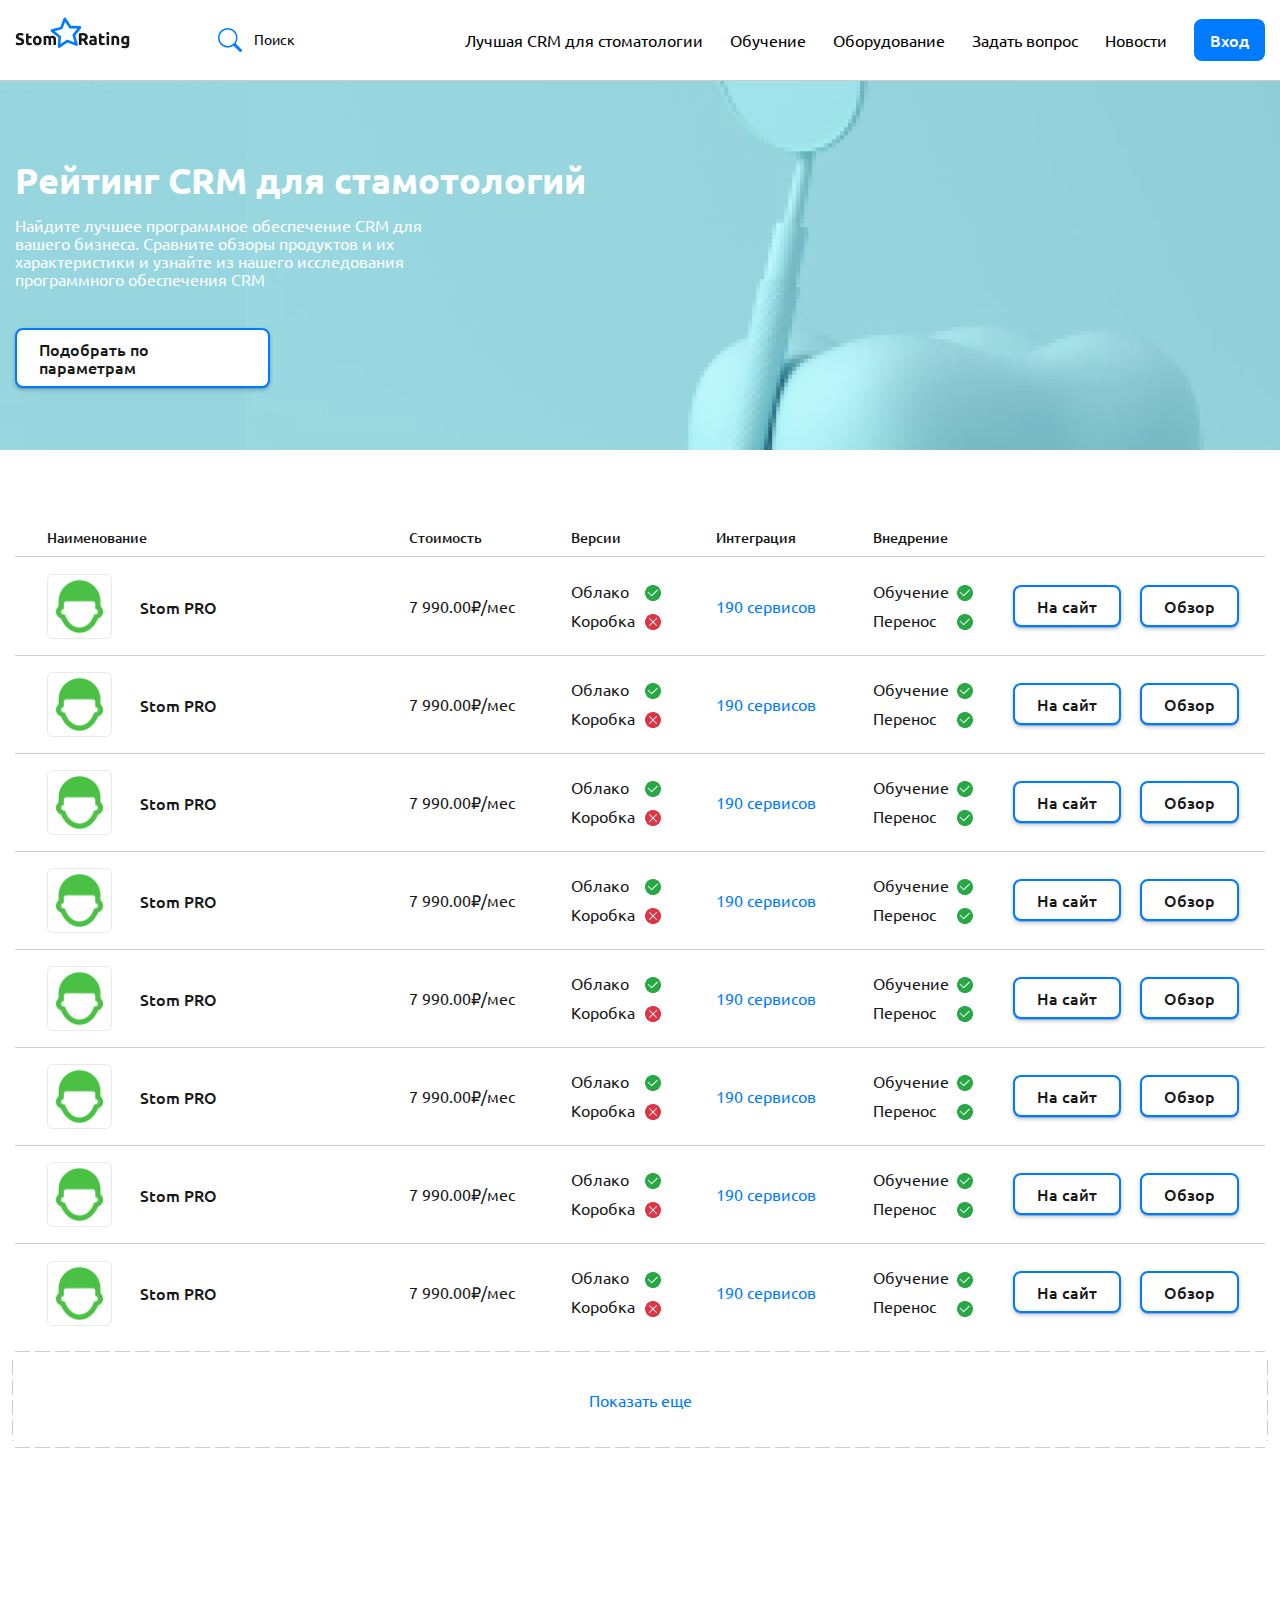
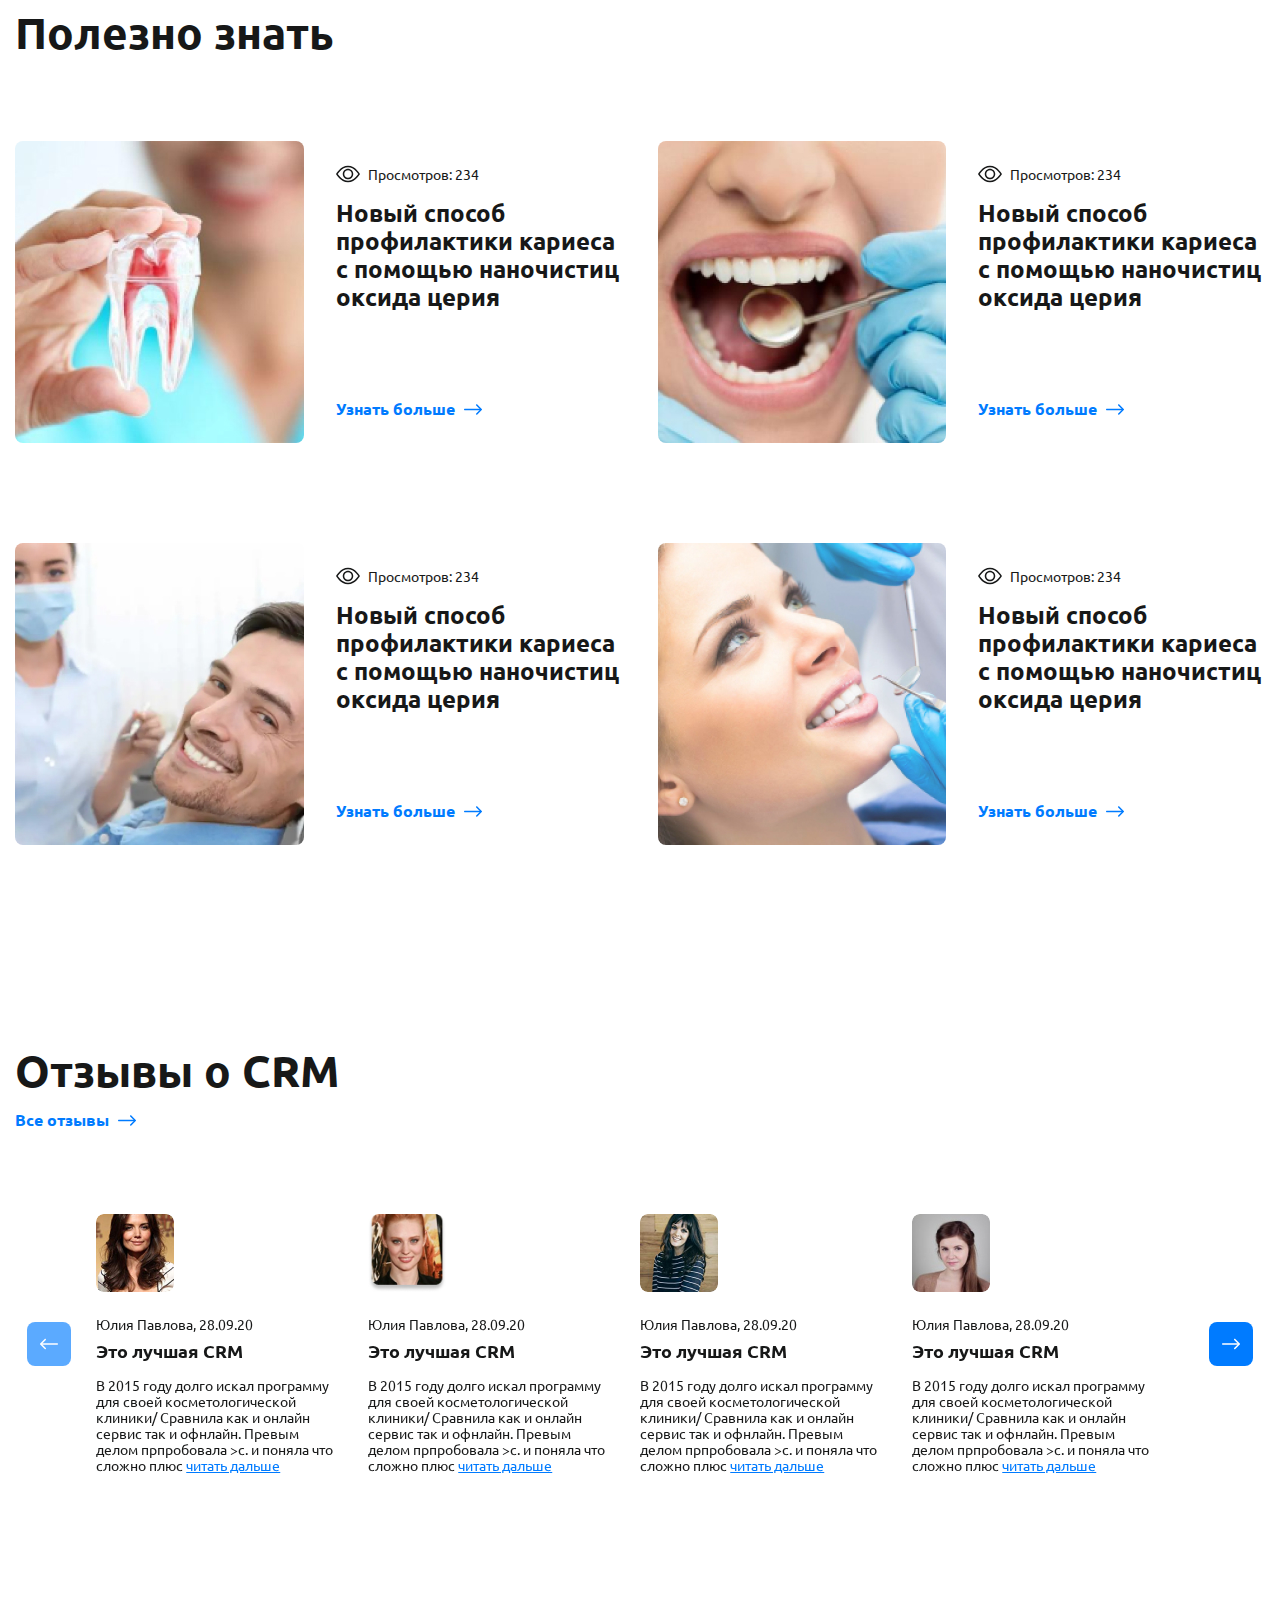
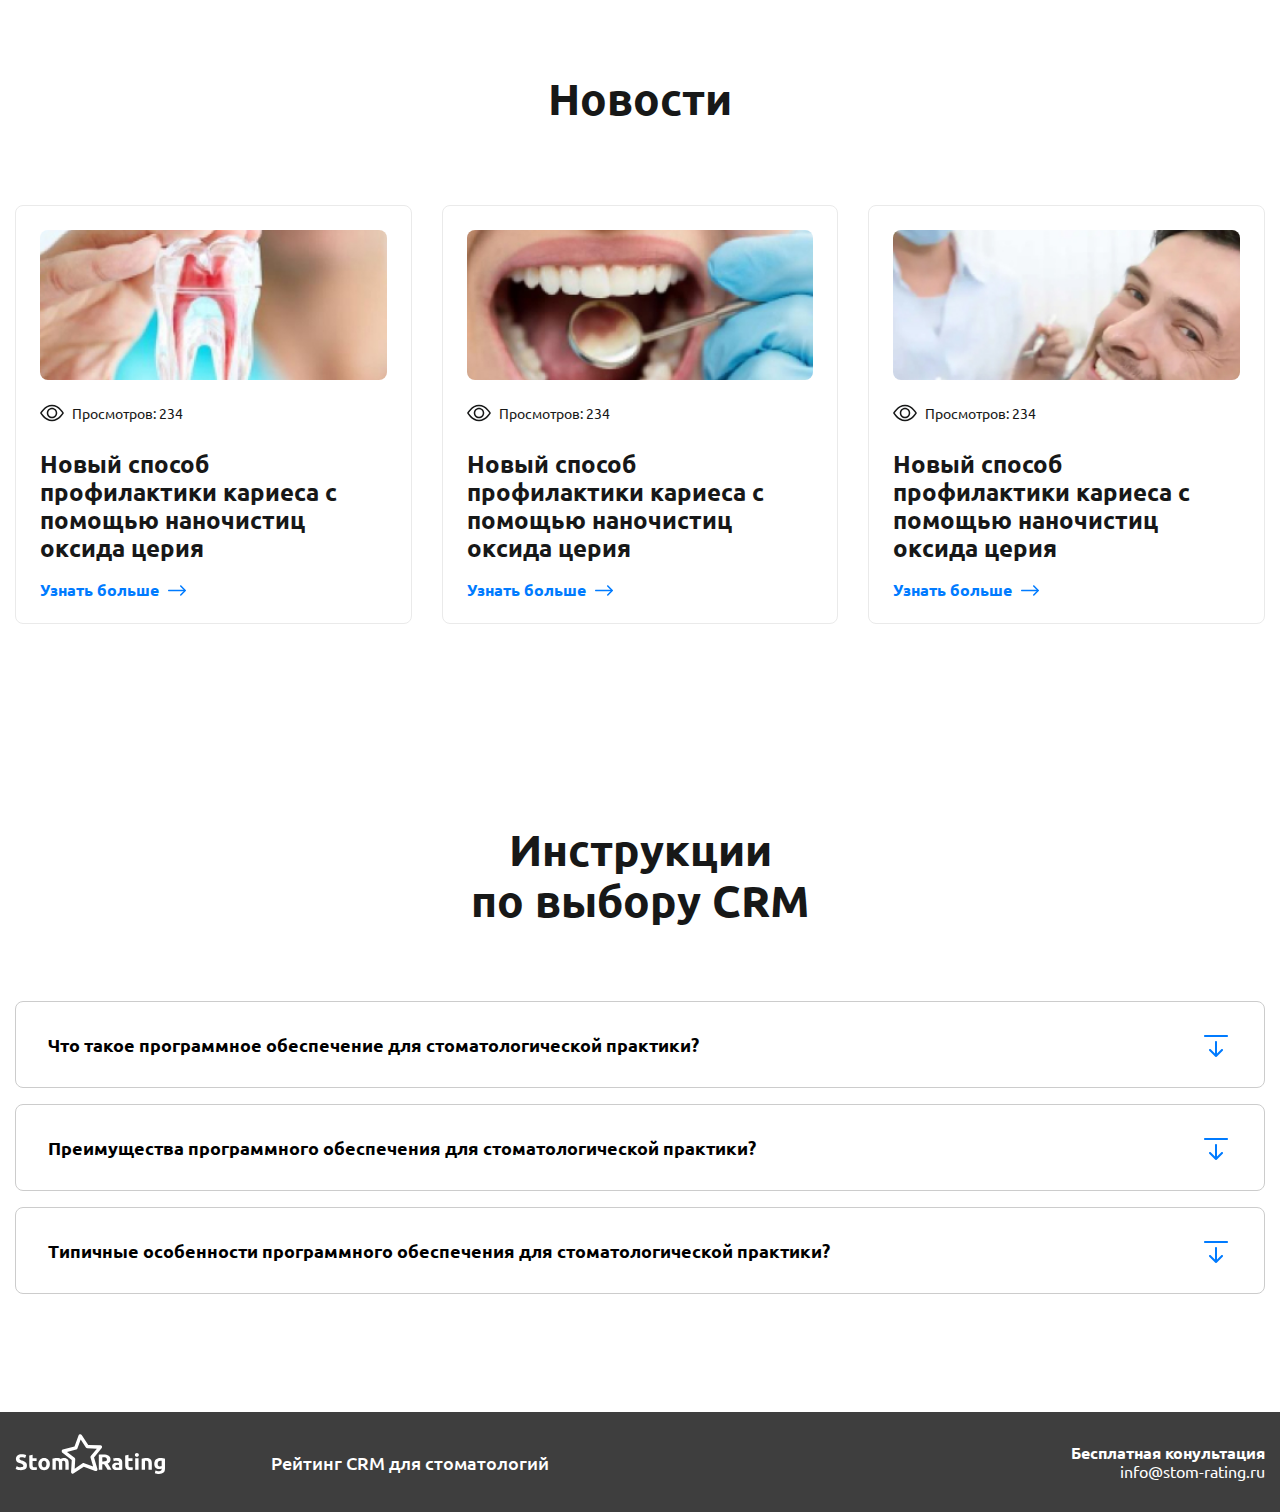
==== commit 831b689c: "fix" ====
--- a/index.html
+++ b/index.html
@@ -209,7 +209,7 @@
 							<tr>
 								<td class="td td_1">
 									<span class="ibg">
-										<img src="" alt="">
+										<img src="img/user-male.png" alt="">
 									</span>
 									Stom PRO
 								</td>
@@ -234,7 +234,7 @@
 							<tr>
 								<td class="td td_1">
 									<span class="ibg">
-										<img src="" alt="">
+										<img src="img/user-male.png" alt="">
 									</span>
 									Stom PRO
 								</td>
@@ -258,7 +258,7 @@
 							<tr>
 								<td class="td td_1">
 									<span class="ibg">
-										<img src="" alt="">
+										<img src="img/user-male.png" alt="">
 									</span>
 									Stom PRO
 								</td>
@@ -282,7 +282,7 @@
 							<tr>
 								<td class="td td_1">
 									<span class="ibg">
-										<img src="" alt="">
+										<img src="img/user-male.png" alt="">
 									</span>
 									Stom PRO
 								</td>
@@ -306,7 +306,7 @@
 							<tr>
 								<td class="td td_1">
 									<span class="ibg">
-										<img src="" alt="">
+										<img src="img/user-male.png" alt="">
 									</span>
 									Stom PRO
 								</td>
@@ -330,7 +330,7 @@
 							<tr>
 								<td class="td td_1">
 									<span class="ibg">
-										<img src="" alt="">
+										<img src="img/user-male.png" alt="">
 									</span>
 									Stom PRO
 								</td>
@@ -354,7 +354,7 @@
 							<tr>
 								<td class="td td_1">
 									<span class="ibg">
-										<img src="" alt="">
+										<img src="img/user-male.png" alt="">
 									</span>
 									Stom PRO
 								</td>
--- a/css/style.min.css
+++ b/css/style.min.css
@@ -1 +1 @@
-@font-face{font-family:Ubuntu;font-display:swap;src:url(../fonts/Ubuntu-Bold.woff) format("woff"),url(../fonts/Ubuntu-Bold.woff2) format("woff2");font-weight:700;font-style:normal}@font-face{font-family:Ubuntu-BoldItalic;font-display:swap;src:url(../fonts/Ubuntu-BoldItalic.woff) format("woff"),url(../fonts/Ubuntu-BoldItalic.woff2) format("woff2");font-weight:700;font-style:normal}@font-face{font-family:Ubuntu-Italic;font-display:swap;src:url(../fonts/Ubuntu-Italic.woff) format("woff"),url(../fonts/Ubuntu-Italic.woff2) format("woff2");font-weight:400;font-style:normal}@font-face{font-family:Ubuntu;font-display:swap;src:url(../fonts/Ubuntu-Light.woff) format("woff"),url(../fonts/Ubuntu-Light.woff2) format("woff2");font-weight:300;font-style:normal}@font-face{font-family:Ubuntu-LightItalic;font-display:swap;src:url(../fonts/Ubuntu-LightItalic.woff) format("woff"),url(../fonts/Ubuntu-LightItalic.woff2) format("woff2");font-weight:300;font-style:normal}@font-face{font-family:Ubuntu;font-display:swap;src:url(../fonts/Ubuntu-Medium.woff) format("woff"),url(../fonts/Ubuntu-Medium.woff2) format("woff2");font-weight:500;font-style:normal}@font-face{font-family:Ubuntu-MediumItalic;font-display:swap;src:url(../fonts/Ubuntu-MediumItalic.woff) format("woff"),url(../fonts/Ubuntu-MediumItalic.woff2) format("woff2");font-weight:500;font-style:normal}@font-face{font-family:Ubuntu;font-display:swap;src:url(../fonts/Ubuntu-Regular.woff) format("woff"),url(../fonts/Ubuntu-Regular.woff2) format("woff2");font-weight:400;font-style:normal}@font-face{font-family:icomoon;font-display:swap;src:url(../fonts/icomoon.woff) format("woff"),url(../fonts/icomoon.woff2) format("woff2");font-weight:400;font-style:normal}/*! normalize.css v8.0.1 | MIT License | github.com/necolas/normalize.css */html{line-height:1.15;-webkit-text-size-adjust:100%}body{margin:0}main{display:block}h1{font-size:2em;margin:.67em 0}hr{-webkit-box-sizing:content-box;box-sizing:content-box;height:0;overflow:visible}pre{font-family:monospace,monospace;font-size:1em}a{background-color:transparent}abbr[title]{border-bottom:none;text-decoration:underline;-webkit-text-decoration:underline dotted;text-decoration:underline dotted}b,strong{font-weight:bolder}code,kbd,samp{font-family:monospace,monospace;font-size:1em}small{font-size:80%}sub,sup{font-size:75%;line-height:0;position:relative;vertical-align:baseline}sub{bottom:-.25em}sup{top:-.5em}img{border-style:none}button,input,optgroup,select,textarea{font-family:inherit;font-size:100%;line-height:1.15;margin:0}button,input{overflow:visible}button,select{text-transform:none}[type=button],[type=reset],[type=submit],button{-webkit-appearance:button}[type=button]::-moz-focus-inner,[type=reset]::-moz-focus-inner,[type=submit]::-moz-focus-inner,button::-moz-focus-inner{border-style:none;padding:0}[type=button]:-moz-focusring,[type=reset]:-moz-focusring,[type=submit]:-moz-focusring,button:-moz-focusring{outline:1px dotted ButtonText}fieldset{padding:.35em .75em .625em}legend{-webkit-box-sizing:border-box;box-sizing:border-box;color:inherit;display:table;max-width:100%;padding:0;white-space:normal}progress{vertical-align:baseline}textarea{overflow:auto}[type=checkbox],[type=radio]{-webkit-box-sizing:border-box;box-sizing:border-box;padding:0}[type=number]::-webkit-inner-spin-button,[type=number]::-webkit-outer-spin-button{height:auto}[type=search]{-webkit-appearance:textfield;outline-offset:-2px}[type=search]::-webkit-search-decoration{-webkit-appearance:none}::-webkit-file-upload-button{-webkit-appearance:button;font:inherit}details{display:block}summary{display:list-item}template{display:none}[hidden]{display:none}*{padding:0;margin:0;border:0}*,:after,:before{-webkit-box-sizing:border-box;box-sizing:border-box}:active,:focus{outline:0}a:active,a:focus{outline:0}aside,footer,header,nav,section{display:block}body,html{height:100%;min-width:320px;margin:0 auto}body{line-height:1;font-family:Ubuntu,sans-serif;-ms-text-size-adjust:100%;-moz-text-size-adjust:100%;-webkit-text-size-adjust:100%;color:#171818;font-size:14px;opacity:0;-webkit-transition:opacity .8s ease;-o-transition:opacity .8s ease;transition:opacity .8s ease;-webkit-transition-delay:.5s;-o-transition-delay:.5s;transition-delay:.5s}body.lock{overflow:hidden}body.isload{opacity:1}button,input,textarea{font-family:Ubuntu,sans-serif}input::-ms-clear{display:none}button{cursor:pointer}button::-moz-focus-inner{padding:0;border:0}a,a:visited{text-decoration:none}a:hover{text-decoration:none}ul li{list-style:none}img{vertical-align:top}h1,h2,h3,h4,h5,h6{font-weight:inherit;font-size:inherit}.wrapper{width:100%;min-height:100%;overflow:hidden}.page{height:100%;padding-top:80px}.container{max-width:1330px;margin:0 auto;width:100%;padding:0 15px}.ibg{position:relative}.ibg img{position:absolute;width:100%;height:100%;top:0;left:0;-o-object-fit:cover;object-fit:cover}.logo{max-width:116px}.logo img{width:100%}.link{font-weight:400;font-size:16px;line-height:18px;color:#007bff;-webkit-transition:all .2s ease;-o-transition:all .2s ease;transition:all .2s ease}.link-arrow-right{font-weight:700;font-size:16px;line-height:18px;color:#007bff;-webkit-transition:all .2s ease;-o-transition:all .2s ease;transition:all .2s ease;position:relative;padding-right:30px}.link-arrow-right:before{position:absolute;content:url(../img/icons/Arrow-right.svg);top:60%;right:0;-webkit-transform:translateY(-50%);-ms-transform:translateY(-50%);transform:translateY(-50%);-webkit-transition:all .2s ease;-o-transition:all .2s ease;transition:all .2s ease}.link-2{font-weight:400;font-size:14px;line-height:16px;text-decoration:underline;color:#007bff;-webkit-transition:all .2s ease;-o-transition:all .2s ease;transition:all .2s ease}.title{font-weight:700;font-size:44px;line-height:51px}.btn-default{background:#007bff;display:inline-block;padding:12px 16px;border-radius:8px;color:#fff;font-size:16px;line-height:18.38px;font-weight:500;-webkit-transition:all .2s ease;-o-transition:all .2s ease;transition:all .2s ease}.btn-default-2{display:inline-block;background:#fff;font-weight:500;font-size:16px;line-height:18px;color:#171818;border:2px solid #007bff;-webkit-box-shadow:0 2px 4px rgba(0,0,0,.24),0 1px 0 rgba(85,162,248,.48);box-shadow:0 2px 4px rgba(0,0,0,.24),0 1px 0 rgba(85,162,248,.48);border-radius:8px;padding:10px 22px;cursor:pointer;-webkit-transition:all .2s ease;-o-transition:all .2s ease;transition:all .2s ease}.views{position:relative;font-weight:400;font-size:14px;line-height:16px;padding-left:32px}.views:before{position:absolute;content:url(../img/icons/Eye.svg);top:-4px;left:0}.slick-slider{position:relative}.slick-slider .slick-list,.slick-slider .slick-track{-webkit-transform:translate3d(0,0,0);-ms-transform:translate3d(0,0,0);transform:translate3d(0,0,0)}.slick-slider .slick-list{position:relative;overflow:hidden;width:100%}.slick-slider .slick-track{position:relative;width:100%;display:-webkit-box;display:-ms-flexbox;display:flex}.slick-slider .slick-slide{position:relative}.burger-wrap{margin-left:10px;display:inline-block;border-radius:4px}.burger-wrap .burger{width:18px;height:18px;display:-webkit-box;display:-ms-flexbox;display:flex;-webkit-box-pack:center;-ms-flex-pack:center;justify-content:center;-webkit-box-align:center;-ms-flex-align:center;align-items:center;-webkit-box-orient:vertical;-webkit-box-direction:normal;-ms-flex-direction:column;flex-direction:column;position:relative;cursor:pointer}.burger-wrap .burger span{width:16px;height:2px;display:block;background:#000;position:absolute;-webkit-transition:all .2s;-o-transition:all .2s;transition:all .2s;border-radius:5px}.burger-wrap .burger span:nth-child(1){top:3px}.burger-wrap .burger span:nth-child(2){background:#000}.burger-wrap .burger span:nth-child(3){background:#000}.burger-wrap .burger span:nth-child(4){bottom:3px}.burger-wrap .second{-webkit-transform:rotate(45deg) scale(1)!important;-ms-transform:rotate(45deg) scale(1)!important;transform:rotate(45deg) scale(1)!important;background:#000}.burger-wrap .third{-webkit-transform:rotate(-45deg) scale(1)!important;-ms-transform:rotate(-45deg) scale(1)!important;transform:rotate(-45deg) scale(1)!important;background:#000}.burger-wrap .first{-webkit-transform:scale(0)!important;-ms-transform:scale(0)!important;transform:scale(0)!important}.burger-wrap .fourth{-webkit-transform:scale(0)!important;-ms-transform:scale(0)!important;transform:scale(0)!important}.btn{display:-webkit-inline-box;display:-ms-inline-flexbox;display:inline-flex;padding:0 0}.btn._fw{width:100%}.select{position:relative}.select__item{position:relative}.select__title{color:#000;background-color:#fff;cursor:pointer;border-radius:4px}.select__value{display:-webkit-box;display:-ms-flexbox;display:flex;color:#000;height:30px;padding:0 14px 0 39px;-webkit-box-align:center;-ms-flex-align:center;align-items:center;-webkit-box-pack:justify;-ms-flex-pack:justify;justify-content:space-between;-webkit-box-orient:horizontal;-webkit-box-direction:reverse;-ms-flex-direction:row-reverse;flex-direction:row-reverse}.select__value span{height:1em;overflow:hidden;display:-webkit-box;-webkit-line-clamp:1;-webkit-box-orient:vertical}.select__value:before{content:"";display:inline-block;-webkit-transition:all .3s ease 0s;-o-transition:all .3s ease 0s;transition:all .3s ease 0s;width:8px;height:7px;background:url(../img/icons/select-arrow.svg) center/100% no-repeat}.select__input{width:100%;background-color:transparent;height:100%}.select__options{color:#000;display:none;position:absolute;top:29px;border-radius:0 0 4px 4px;min-width:100%;left:0;background-color:#fff;border-top:0;border:1px solid #d9d9d9;border-top:0;font-size:14px;padding:10px 0 5px 0}.select__option{cursor:pointer;padding:5px 15px;margin:0}.select._active{z-index:5}.select._active .select__value:before{-webkit-transform:rotate(-180deg);-ms-transform:rotate(-180deg);transform:rotate(-180deg)}.select._active .select__options{display:block}input[type=email],input[type=tel],input[type=text],textarea{-webkit-appearance:none;-moz-appearance:none;appearance:none}.input{border-radius:0!important;width:100%;display:block;padding:0 20px}textarea.input{resize:none;padding:0 0}.checkbox{position:relative}.checkbox__input{position:absolute;width:0;height:0;opacity:0;visibility:hidden}.checkbox__input:checked+.checkbox__text:before{background:#fff url(../img/icons/check.svg) center no-repeat}.checkbox__text{display:-webkit-inline-box;display:-ms-inline-flexbox;display:inline-flex;-webkit-box-align:center;-ms-flex-align:center;align-items:center;position:relative;font-size:16px;color:#fff;letter-spacing:-.3px;line-height:calc(20 / 16);cursor:pointer}.checkbox__text:before{content:"";-ms-flex-item-align:start;align-self:flex-start;margin:0 14px 0 0;-webkit-box-flex:0;-ms-flex:0 0 20px;flex:0 0 20px;left:0;top:0;width:20px;height:18px;background:#fff;border:1px solid #a7a9ac}.checkbox a{color:#fff;text-decoration:underline}.checkbox._error .checkbox__text:before{border:1px solid #ee1212}.options{display:-webkit-box;display:-ms-flexbox;display:flex;-webkit-box-orient:vertical;-webkit-box-direction:normal;-ms-flex-direction:column;flex-direction:column;-webkit-box-align:start;-ms-flex-align:start;align-items:flex-start}.options__item{position:relative;cursor:pointer}.options__input{position:absolute;width:0;height:0;opacity:0;left:0;top:0;visibility:hidden}.options__input:checked+.options__text:after{-webkit-transform:scale(1);-ms-transform:scale(1);transform:scale(1)}.options__text{display:-webkit-inline-box;display:-ms-inline-flexbox;display:inline-flex;-webkit-box-align:center;-ms-flex-align:center;align-items:center;position:relative;font-size:16px;color:#fff;letter-spacing:-.3px;line-height:calc(20 / 16)}.options__text:before{content:"";-ms-flex-item-align:start;align-self:flex-start;margin:0 14px 0 0;-webkit-box-flex:0;-ms-flex:0 0 20px;flex:0 0 20px;left:0;top:0;border-radius:50%;width:20px;height:18px;background:#fff;border:1px solid #a7a9ac}.options__text:after{content:"";-webkit-transition:all .3s ease 0s;-o-transition:all .3s ease 0s;transition:all .3s ease 0s;-webkit-transform:scale(0);-ms-transform:scale(0);transform:scale(0);width:10px;height:10px;border-radius:50%;background-color:#77243a;position:absolute;left:5px;top:4px}.option{position:relative;cursor:pointer;padding-left:25px;line-height:16px;margin-bottom:10px;font-size:15px;font-weight:300}.option:last-child{margin-bottom:0}.option input{display:none}.option:before{position:absolute;left:0;top:0;width:16px;height:16px;content:'';border:1px solid #7f7f7f;border-radius:4px;z-index:2}.option.active:before{background:url(../img/icons/chek.svg) center 1px no-repeat}.option.active:after{background:#007bff;border:1px solid #007bff}.option:after{position:absolute;left:0;top:0;width:16px;height:16px;content:'';border:1px solid #7f7f7f;border-radius:4px;z-index:1}.rating-block{display:table;font-size:0}.rating{display:inline-block;position:relative;vertical-align:middle}.rating.edit .star{cursor:pointer}.rating .star{width:17px;height:14px;display:inline-block;position:relative;z-index:3}.rating__line{position:absolute;width:85px;height:14px;top:0;left:0;background:url(../img/icons/bg_rating.svg) 0 0 no-repeat;z-index:1;background-size:85px 100%}.rating__activeline{position:absolute;width:0;height:14px;top:0;left:0;background:url(../img/icons/bg_rating_active.svg) 0 0 no-repeat;z-index:2;background-size:85px 100%}.rating__value{display:inline-block;color:#1b3139;font-size:14px;line-height:13px;vertical-align:middle}.quantity{width:88px;height:40px;display:-webkit-box;display:-ms-flexbox;display:flex;border:1px solid rgba(166,166,166,.45)}.quantity__button{-webkit-box-flex:0;-ms-flex:0 0 30px;flex:0 0 30px;position:relative;cursor:pointer}.quantity__button::after,.quantity__button::before{content:"";position:absolute;top:50%;left:50%;-webkit-transition:all .3s ease 0s;-o-transition:all .3s ease 0s;transition:all .3s ease 0s;margin:0 0 0 -4.5px;background-color:#a6a6a6;width:9px;height:1px}.quantity__button_plus::before{-webkit-transform:rotate(-90deg);-ms-transform:rotate(-90deg);transform:rotate(-90deg)}.quantity__input{-webkit-box-flex:1;-ms-flex:1 1 auto;flex:1 1 auto}.quantity__input input{height:100%;color:#a6a6a6;font-size:12px;width:100%;text-align:center}table th{font-weight:700}table td,table th{padding:9px 15px 9px 0;text-align:left}.header{position:fixed;top:0;left:0;width:100%;border-bottom:1px solid #ccc;-webkit-transition:all .8s ease;-o-transition:all .8s ease;transition:all .8s ease;background:#fff;z-index:100}.header.open{border-bottom:1px solid transparent}.header__body{min-height:80px;padding:10px 0;display:-webkit-box;display:-ms-flexbox;display:flex;-webkit-box-align:center;-ms-flex-align:center;align-items:center}.header__column_1{-webkit-box-flex:0;-ms-flex:0 1 auto;flex:0 1 auto;margin-right:15px}.header__column_2{-webkit-box-flex:1;-ms-flex:1 1 auto;flex:1 1 auto;display:-webkit-box;display:-ms-flexbox;display:flex;-webkit-box-pack:center;-ms-flex-pack:center;justify-content:center;margin-right:15px}.header__column_3{-webkit-box-flex:0;-ms-flex:0 0 auto;flex:0 0 auto}.header__logo{margin-bottom:15px}.header__nav>ul{text-align:right}.header__nav>ul>li{display:inline-block}.header__nav>ul>li:not(:last-child){margin-right:24px}.header__nav>ul>li>a{display:inline-block;color:#000;font-size:16px;line-height:18.38px;-webkit-transition:all .2s ease;-o-transition:all .2s ease;transition:all .2s ease}.header__nav>ul>li>a.btn-default{color:#fff}.search{margin-right:74px}.search__item{display:-webkit-box;display:-ms-flexbox;display:flex;-webkit-transition:all .2s ease;-o-transition:all .2s ease;transition:all .2s ease}.search__item._focus .input{width:150px;border-bottom:1px solid #ccc;opacity:1;color:#171818;letter-spacing:.7px;margin-left:12px}.search__item._focus button{opacity:1;min-width:30px;width:30px}.search__item._focus .search__icon{opacity:0;width:0;lex:0 0 0}.search__icon{-webkit-box-flex:0;-ms-flex:0 0 24px;flex:0 0 24px;cursor:pointer;display:-webkit-box;display:-ms-flexbox;display:flex;-webkit-box-align:center;-ms-flex-align:center;align-items:center}.search__icon img{width:100%}.search .input{padding-left:0;padding-right:0;margin-left:12px;border-bottom:1px solid transparent;-webkit-transition:all .2s ease;-o-transition:all .2s ease;transition:all .2s ease;min-width:50px;width:50px}.search button{min-width:0;width:0;background:0 0;height:30px;display:-webkit-box;display:-ms-flexbox;display:flex;-webkit-box-pack:center;-ms-flex-pack:center;justify-content:center;-webkit-box-align:center;-ms-flex-align:center;align-items:center;-webkit-transition:all .2s ease;-o-transition:all .2s ease;transition:all .2s ease;opacity:0}.search button>span{width:60%;height:80%}.search button>span>img{width:100%}.main-banner{min-height:370px;position:relative;display:-webkit-box;display:-ms-flexbox;display:flex;-webkit-box-orient:vertical;-webkit-box-direction:normal;-ms-flex-direction:column;flex-direction:column}.main-banner__bg{position:absolute;top:0;left:0;width:100%;height:100%;z-index:-1}.main-banner__body{padding:79px 15px;color:#fff;-webkit-box-flex:1;-ms-flex:1 1 auto;flex:1 1 auto;display:-webkit-box;display:-ms-flexbox;display:flex;-webkit-box-align:center;-ms-flex-align:center;align-items:center}.main-banner__title{font-size:36px;font-weight:700;line-height:41px}.main-banner__text{font-weight:400;font-size:16px;line-height:18px;max-width:443px;margin-bottom:40px}.main-banner__text>p{margin:15px 0}.main-banner__btn-filter{position:relative;height:42px}.main-banner__btn-filter .filter{position:absolute;top:0;left:0}.filter{border:2px solid #007bff;width:255px;background:#fff;border-radius:8px;-webkit-box-shadow:0 2px 4px rgba(0,0,0,.24),0 1px 0 rgba(85,162,248,.48);box-shadow:0 2px 4px rgba(0,0,0,.24),0 1px 0 rgba(85,162,248,.48);-webkit-transition:all .4s ease;-o-transition:all .4s ease;transition:all .4s ease;z-index:10}.filter._active{width:302px;border:2px solid #fff}.filter._active .title-2{font-size:16px;opacity:1;position:relative;top:11px}.filter._active .title-1{font-size:0;opacity:0;-webkit-transition:all .2s ease;-o-transition:all .2s ease;transition:all .2s ease}.filter .title-2{font-size:0;opacity:0;-webkit-transition:all .2s ease;-o-transition:all .2s ease;transition:all .2s ease}.filter .title-1{font-size:16px;opacity:1;-webkit-transition:all .2s ease;-o-transition:all .2s ease;transition:all .2s ease}.filter__title{min-height:42px;color:#171818;width:100%;font-weight:500;font-size:16px;line-height:18px;display:-webkit-box;display:-ms-flexbox;display:flex;-webkit-box-align:center;-ms-flex-align:center;align-items:center;padding:10px 22px;cursor:pointer}.filter__title.btn-default-2{border:none;-webkit-box-shadow:none;box-shadow:none}.filter__toggle-collapse{color:#171818;display:none;padding:10px 21px 20px}.filter__toggle-collapse label{font-weight:500;font-size:14px;line-height:16px;color:#171818;opacity:.54;margin-bottom:11px;display:block}.filter__options{margin:14px 0 26px}.filter__options .option{font-weight:400;font-size:12px;line-height:14px;color:#171818;padding-left:28px}.filter__submit-wrap{margin-top:36px;margin-bottom:16px}.filter__submit-wrap .btn-default-2{width:100%}.filter__clear{text-align:center}.table-block{margin:70px 0}.table-block__btn-load-more{height:97px;display:-webkit-box;display:-ms-flexbox;display:flex;-webkit-box-align:center;-ms-flex-align:center;align-items:center;-webkit-box-pack:center;-ms-flex-pack:center;justify-content:center;position:relative;margin-top:10px;margin-bottom:10px}.table-block__btn-load-more:after,.table-block__btn-load-more:before{position:absolute;content:'';width:100%;height:1px;background-image:-webkit-gradient(linear,left top,right top,from(#ccc),color-stop(75%,#ccc),color-stop(75%,transparent),to(transparent));background-image:-o-linear-gradient(left,#ccc,#ccc 75%,transparent 75%,transparent 100%);background-image:linear-gradient(90deg,#ccc,#ccc 75%,transparent 75%,transparent 100%);background-size:20px 1px;border:none}.table-block__btn-load-more:before{top:0;left:0}.table-block__btn-load-more:after{left:0;bottom:0}.table-block__btn-load-more>span{position:absolute;top:0;left:0;height:100%;width:100%;z-index:-1}.table-block__btn-load-more>span:after,.table-block__btn-load-more>span:before{position:absolute;content:'';width:81px;height:1px;background-image:-webkit-gradient(linear,left top,right top,from(#ccc),color-stop(75%,#ccc),color-stop(75%,transparent),to(transparent));background-image:-o-linear-gradient(left,#ccc,#ccc 75%,transparent 75%,transparent 100%);background-image:linear-gradient(90deg,#ccc,#ccc 75%,transparent 75%,transparent 100%);background-size:20px 1px;border:none;-webkit-transform:rotate(90deg);-ms-transform:rotate(90deg);transform:rotate(90deg)}.table-block__btn-load-more>span:before{top:49px;left:-43px}.table-block__btn-load-more>span:after{right:-43px;top:49px}.table-block table{width:100%;border-collapse:collapse;word-break:break-word;font-weight:400;font-size:16px;line-height:18px}.table-block table tr:not(:first-child){height:98px}.table-block th{font-weight:500;font-size:14px;line-height:16px;padding:10px 15px 10px 0}.table-block th:first-child{padding-left:32px}.table-block th:nth-child(2){padding-left:10px}.table-block td:first-child{padding-left:32px;border-right:1px solid #ccc;height:98px}.table-block tr:not(:last-child)>th{border-bottom:1px solid #ccc}.table-block tr:not(:last-child)>.td{border-bottom:1px solid #ccc}.table-block .td_1{font-weight:500;font-size:16px;line-height:18px;display:-webkit-box;display:-ms-flexbox;display:flex;-webkit-box-align:center;-ms-flex-align:center;align-items:center}.table-block .td_1>span{display:inline-block;width:65px;height:65px;background:#fff;border:1px solid #eaeaea;border-radius:6px;margin-right:28px}.table-block .td_2{width:172px;min-width:172px;padding-left:10px}.table-block .td_3{width:145px;min-width:145px}.table-block .td_3>span{display:block;position:relative;line-height:29px;width:90px;padding-right:20px}.table-block .td_3>span:after{position:absolute;right:0;top:50%;-webkit-transform:translateY(-50%);-ms-transform:translateY(-50%);transform:translateY(-50%);height:16px}.table-block .td_3>span.yes:after{content:url(../img/icons/yes.svg)}.table-block .td_3>span.no:after{content:url(../img/icons/no.svg)}.table-block .td_4{width:157px;min-width:157px}.table-block .td_5{width:140px;min-width:140px}.table-block .td_5>span{display:block;position:relative;line-height:29px;width:100px;padding-right:20px}.table-block .td_5>span:after{position:absolute;right:0;top:50%;-webkit-transform:translateY(-50%);-ms-transform:translateY(-50%);transform:translateY(-50%);height:16px}.table-block .td_5>span.yes:after{content:url(../img/icons/yes.svg)}.table-block .td_5>span.no:after{content:url(../img/icons/no.svg)}.table-block .td_6{width:252px;min-width:252px}.table-block .td_6>a:first-child{margin-right:15px}.good-to-know{margin:159px 0 100px}.good-to-know__title{margin-bottom:83px}.good-to-know__body{display:-webkit-box;display:-ms-flexbox;display:flex;-ms-flex-wrap:wrap;flex-wrap:wrap;-webkit-box-pack:justify;-ms-flex-pack:justify;justify-content:space-between;margin:0 -15px}.good-to-know__item{width:49.8%;padding:0 15px;margin-bottom:100px}.item-good-to-know{display:-webkit-box;display:-ms-flexbox;display:flex}.item-good-to-know__column_1{-webkit-box-flex:0;-ms-flex:0 0 47.55%;flex:0 0 47.55%}.item-good-to-know__column_2{-webkit-box-flex:1;-ms-flex:1 1 auto;flex:1 1 auto}.item-good-to-know__img{overflow:hidden;border-radius:8px;height:100%;width:100%;min-height:302px}.item-good-to-know__text-wrap{padding:25px 0 25px 32px;display:-webkit-box;display:-ms-flexbox;display:flex;-webkit-box-orient:vertical;-webkit-box-direction:normal;-ms-flex-direction:column;flex-direction:column;height:100%}.item-good-to-know__views{margin-bottom:17px}.item-good-to-know__text{font-weight:700;font-size:24px;line-height:28px;-webkit-box-flex:1;-ms-flex:1 1 auto;flex:1 1 auto;margin-bottom:19px}.reviews-block{margin:26px 0}.reviews-block__title{margin-bottom:15px}.reviews-block__all-reviews-link{margin-bottom:30px}.slider-reviews{margin:85px 0;position:relative}.slider-reviews .slick-track{margin:0 -15px}.slider-reviews .slick-arrow{position:absolute;top:50%;-webkit-transform:translateY(-50%);-ms-transform:translateY(-50%);transform:translateY(-50%);width:44px;height:44px;border-radius:8px;background:#007bff;z-index:5;cursor:pointer;-webkit-transition:all .2s ease;-o-transition:all .2s ease;transition:all .2s ease}.slider-reviews .slick-arrow>span{position:absolute;top:50%;left:50%;-webkit-transform:translate(-50%,-50%);-ms-transform:translate(-50%,-50%);transform:translate(-50%,-50%)}.slider-reviews .slick-arrow.slick-disabled{opacity:.64}.slider-reviews .slick-prev{left:-69px}.slider-reviews .slick-next{right:-69px}.slider-reviews__item{display:-webkit-box;display:-ms-flexbox;display:flex;-webkit-box-orient:vertical;-webkit-box-direction:normal;-ms-flex-direction:column;flex-direction:column}.item-slider-reviews{padding:0 15px}.item-slider-reviews__photo{width:78px;height:78px;border-radius:8px;overflow:hidden;margin-bottom:24px}.item-slider-reviews__name{font-weight:400;font-size:14px;line-height:16px;margin-bottom:8px}.item-slider-reviews__title{-webkit-box-flex:1;-ms-flex:1 1 auto;flex:1 1 auto;font-weight:700;font-size:18px;line-height:21px;margin-bottom:16px}.item-slider-reviews__text{font-weight:400;font-size:14px;line-height:16px}.news-block{margin:200px 0 200px}.news-block__title{text-align:center;margin-bottom:81px}.news-block__cards{display:-webkit-box;display:-ms-flexbox;display:flex;-ms-flex-wrap:wrap;flex-wrap:wrap;margin:0 -15px}.news-block__card{width:33.3333%;padding:0 15px}.card-news{min-height:418px;display:-webkit-box;display:-ms-flexbox;display:flex;-webkit-box-orient:vertical;-webkit-box-direction:normal;-ms-flex-direction:column;flex-direction:column}.card-news__inner{-webkit-box-flex:1;-ms-flex:1 1 auto;flex:1 1 auto;background:#fff;border:1px solid #eaeaea;border-radius:8px;padding:24px 24px;display:-webkit-box;display:-ms-flexbox;display:flex;-webkit-box-orient:vertical;-webkit-box-direction:normal;-ms-flex-direction:column;flex-direction:column}.card-news__img{width:100%;min-height:150px;margin-bottom:25px;border-radius:8px;overflow:hidden}.card-news__text-wrap{display:-webkit-box;display:-ms-flexbox;display:flex;-webkit-box-orient:vertical;-webkit-box-direction:normal;-ms-flex-direction:column;flex-direction:column;height:100%;-webkit-box-flex:1;-ms-flex:1 1 auto;flex:1 1 auto}.card-news__views{margin-bottom:29px}.card-news__text{-webkit-box-flex:1;-ms-flex:1 1 auto;flex:1 1 auto;font-weight:700;font-size:24px;line-height:28px;flex:1 1 auto;margin-bottom:19px}.instruction-block{margin:52px 0 118px}.instruction-block__title{text-align:center;margin-bottom:75px}.instruction>li{min-height:85px;border-radius:8px;border:1px solid #ccc;margin-bottom:16px}.instruction__title{padding:10px 80px 10px 32px;position:relative;min-height:85px;display:-webkit-box;display:-ms-flexbox;display:flex;-webkit-box-align:center;-ms-flex-align:center;align-items:center;cursor:pointer;font-weight:700;font-size:18px;line-height:21px;color:#000}.instruction__title:before{position:absolute;content:url(../img/icons/Arrow-bar-down.svg);top:50%;right:32px;-webkit-transform:translateY(-50%);-ms-transform:translateY(-50%);transform:translateY(-50%);height:32px;width:32px}.instruction__collapse{display:none;padding:5px 32px 32px;font-weight:400;font-size:16px;line-height:18px}.instruction__collapse>p{margin:15px 0}.instruction__collapse h4{margin:0 0 15px;font-weight:700;font-size:18px;line-height:20px}.footer{background:#3e3e3e}.footer .container{max-width:1397px}.footer__body{display:-webkit-box;display:-ms-flexbox;display:flex;-webkit-box-align:center;-ms-flex-align:center;align-items:center;min-height:100px;padding:15px 0;color:#fff}.footer__column_1{-webkit-box-flex:0;-ms-flex:0 0 150px;flex:0 0 150px;margin-right:106px}.footer__column_2{-webkit-box-flex:0;-ms-flex:0 0 auto;flex:0 0 auto;margin-right:15px}.footer__column_3{-webkit-box-flex:1;-ms-flex:1 1 auto;flex:1 1 auto;padding-right:34px}.footer__logo{margin-bottom:17px;max-width:150px}.footer__logo img{width:100%}.footer__title{font-weight:500;font-size:18px;line-height:21px}.footer__email{display:-webkit-box;display:-ms-flexbox;display:flex;-webkit-box-orient:vertical;-webkit-box-direction:normal;-ms-flex-direction:column;flex-direction:column;-webkit-box-align:end;-ms-flex-align:end;align-items:flex-end;font-weight:700;font-size:16px;line-height:18px}.footer__email>a{font-weight:400;color:#fff}@media (min-width:991.98px){.quantity__button:hover::after,.quantity__button:hover::before{background-color:rgba(0,0,0,.5)}}@media (min-width:992px){.link:hover{color:rgba(0,123,255,.6)}.link-arrow-right:hover{color:rgba(0,123,255,.6)}.link-arrow-right:hover:before{opacity:.6}.link-2:hover{color:rgba(0,123,255,.6);text-decoration:underline}.btn-default:hover{background:rgba(0,123,255,.8)}.btn-default-2:hover{background:#007bff;color:#fff}.select__option:hover{background:#d9d9d9}.checkbox a:hover{text-decoration:none}.header__column_4{display:none}.header__nav{display:block!important}.header__nav>ul>li>a.btn-default:hover{color:#fff}.header__nav>ul>li>a:hover{color:rgba(0,0,0,.6)}.slider-reviews .slick-arrow:hover{opacity:.64}.footer__email>a:hover{text-decoration:underline}}@media (min-width:1151px){.table-block td:first-child{position:relative;top:1px;border-right:none}}@media (max-width:1480px){.slider-reviews{width:87%;margin:85px auto}}@media (max-width:1312px){.footer__column_3{padding-right:0}}@media (max-width:1250px){.search{margin-right:0}}@media only screen and (max-width:1150px){table.responsive{margin-bottom:0}.pinned{position:absolute;left:0;top:-1px;background:#fff;width:49%;overflow:hidden;overflow-x:scroll}.pinned table{border-right:none;border-left:none;width:100%}.pinned table td,.pinned table th{white-space:nowrap}.pinned td:last-child{border-bottom:0}div.table-wrapper{position:relative;margin-bottom:20px;overflow:hidden}div.table-wrapper div.scrollable{margin-left:49%}div.table-wrapper div.scrollable{overflow:scroll;overflow-y:hidden}table.responsive td,table.responsive th{position:relative;white-space:nowrap;overflow:hidden}table.responsive td:first-child,table.responsive th:first-child,table.responsive.pinned td{display:none}}@media only screen and (max-width:1150px) and (max-width:767.98px){.pinned{top:0}.pinned table td{height:61px!important}}@media (max-width:1130px){.header__nav>ul>li:not(:last-child){margin-right:16px}.header__nav>ul>li>a{font-size:14px}}@media (max-width:991.98px){.select__title{font-size:18px}.select__options{font-size:18px}.header__column_2{-webkit-box-pack:end;-ms-flex-pack:end;justify-content:flex-end}.header__nav{position:absolute;top:100%;left:0;width:100%;padding:30px 15px;border-bottom:1px solid #ccc;display:none;background:#fff}.header__nav>ul{text-align:center}.header__nav>ul>li{display:block}.header__nav>ul>li:not(:last-child){margin-right:0;margin-bottom:15px}.header__nav>ul>li>a.btn-default{line-height:18px}.header__nav>ul>li>a{font-size:20px;line-height:30px}.good-to-know__item{width:100%}.slider-reviews{width:84%}.news-block__card{width:50%;margin-bottom:30px}.footer__column_1{margin-right:45px}}@media (max-width:767.98px){.page{padding-top:56px}.logo{max-width:92px}.title{font-size:24px;line-height:28px}.burger-wrap{margin-left:7px}.header__body{min-height:56px}.header__logo{margin-bottom:7px}.search{margin-right:-15px}.search__item._focus .search__icon{-webkit-box-flex:0;-ms-flex:0 0 0px;flex:0 0 0px}.search__icon{-webkit-box-flex:0;-ms-flex:0 0 16px;flex:0 0 16px}.search .input{min-width:0;width:0;opacity:0;margin-left:0}.search button>span{width:50%}.main-banner{min-height:322px}.main-banner__body{padding:43px 15px}.main-banner__title{font-size:24px;line-height:28px}.main-banner__text{font-size:14px;line-height:16px;margin-bottom:29px}.table-block{margin:70px 0 50px;border-top:1px solid #ccc}.table-block .pinned tr>th{position:relative;right:1px;padding-left:16px}.table-block .pinned tr>td{padding-left:16px}.table-block .container{padding:0}.table-block__btn-load-more{height:50px;margin:0 15px}.table-block__btn-load-more>span:after,.table-block__btn-load-more>span:before{width:39px}.table-block__btn-load-more>span:before{top:27px;left:-25px}.table-block__btn-load-more>span:after{top:27px;right:-25px}.table-block table tr:not(:first-child){height:61px}.table-block table tr:first-child{height:45px}.table-block table{font-size:12px;line-height:14px}.table-block th:first-child{padding-left:1px;border-right:1px solid #ccc}.table-block th{color:rgba(23,24,24,.54)}.table-block td{padding:5px 10px 5px 0}.table-block td:first-child{padding-left:1px;height:61px!important}.table-block tr:not(:last-child)>.td{border-bottom:none}.table-block .td_1{font-size:14px;line-height:16px}.table-block .td_1>span{display:none}.table-block .td_2{width:125px;min-width:125px}.table-block .td_3>span{line-height:22px}.table-block .td_4>a{font-size:12px;line-height:14px}.table-block .td_5>span{line-height:22px}.table-block .td_6{width:210px;min-width:210px}.table-block .td_6>a{font-size:12px;line-height:14px}.good-to-know{margin:50px 0 26px}.slider-reviews{width:80%}.news-block{margin:56px 0 52px}.news-block__title{margin-bottom:23px}.instruction-block{margin:52px 0 39px}.instruction-block__title{margin-bottom:28px}.instruction>li{min-height:74px;margin-bottom:7px}.instruction__title{font-size:12px;line-height:14px;padding:10px 60px 10px 16px;min-height:73px}.instruction__title:before{right:17px}.instruction__collapse{font-size:12px;line-height:14px;padding:5px 16px 16px}.instruction__collapse h4{font-size:14px;line-height:16px}.footer__body{-webkit-box-orient:vertical;-webkit-box-direction:normal;-ms-flex-direction:column;flex-direction:column;-webkit-box-align:center;-ms-flex-align:center;align-items:center;padding:24px 0}.footer__column_1{-webkit-box-flex:1;-ms-flex:1 1 auto;flex:1 1 auto;-webkit-box-ordinal-group:2;-ms-flex-order:1;order:1;margin-right:0}.footer__column_2{display:none}.footer__column_3{margin-bottom:24px}.footer__logo{margin-bottom:0}.footer__email{text-align:center;-webkit-box-align:center;-ms-flex-align:center;align-items:center}}@media (max-width:649px){.reviews-block__title{text-align:center}.reviews-block__all-reviews-link{text-align:center}.slider-reviews{margin:44px auto}.slider-reviews{width:100%}.slider-reviews .slick-track{margin:0}.slider-reviews .slick-arrow{top:15%}.slider-reviews .slick-prev{left:0}.slider-reviews .slick-next{right:0}.item-slider-reviews{text-align:center}.item-slider-reviews__photo{margin:0 auto 14px}.news-block__card{width:100%;margin-bottom:16px}}@media (max-width:575px){.good-to-know__title{margin-bottom:22px}.good-to-know__item{margin-bottom:23px}.item-good-to-know{display:block}.item-good-to-know__img{min-height:289px}.item-good-to-know__text-wrap{padding:20px 0 20px 0}.item-good-to-know__views{margin-bottom:20px}.item-good-to-know__text{font-size:16px;line-height:18px}}@media (max-width:479.98px){.card-news__img{margin-bottom:20px}.card-news__views{margin-bottom:21px}.card-news__text{margin-bottom:25px}}@media (max-width:379px){.filter._active{width:289px}}@media (max-height:414px){.header__nav{overflow:auto;height:calc(100vh - 56px)}}+@font-face{font-family:Ubuntu;font-display:swap;src:url(../fonts/Ubuntu-Bold.woff) format("woff"),url(../fonts/Ubuntu-Bold.woff2) format("woff2");font-weight:700;font-style:normal}@font-face{font-family:Ubuntu-BoldItalic;font-display:swap;src:url(../fonts/Ubuntu-BoldItalic.woff) format("woff"),url(../fonts/Ubuntu-BoldItalic.woff2) format("woff2");font-weight:700;font-style:normal}@font-face{font-family:Ubuntu-Italic;font-display:swap;src:url(../fonts/Ubuntu-Italic.woff) format("woff"),url(../fonts/Ubuntu-Italic.woff2) format("woff2");font-weight:400;font-style:normal}@font-face{font-family:Ubuntu;font-display:swap;src:url(../fonts/Ubuntu-Light.woff) format("woff"),url(../fonts/Ubuntu-Light.woff2) format("woff2");font-weight:300;font-style:normal}@font-face{font-family:Ubuntu-LightItalic;font-display:swap;src:url(../fonts/Ubuntu-LightItalic.woff) format("woff"),url(../fonts/Ubuntu-LightItalic.woff2) format("woff2");font-weight:300;font-style:normal}@font-face{font-family:Ubuntu;font-display:swap;src:url(../fonts/Ubuntu-Medium.woff) format("woff"),url(../fonts/Ubuntu-Medium.woff2) format("woff2");font-weight:500;font-style:normal}@font-face{font-family:Ubuntu-MediumItalic;font-display:swap;src:url(../fonts/Ubuntu-MediumItalic.woff) format("woff"),url(../fonts/Ubuntu-MediumItalic.woff2) format("woff2");font-weight:500;font-style:normal}@font-face{font-family:Ubuntu;font-display:swap;src:url(../fonts/Ubuntu-Regular.woff) format("woff"),url(../fonts/Ubuntu-Regular.woff2) format("woff2");font-weight:400;font-style:normal}@font-face{font-family:icomoon;font-display:swap;src:url(../fonts/icomoon.woff) format("woff"),url(../fonts/icomoon.woff2) format("woff2");font-weight:400;font-style:normal}/*! normalize.css v8.0.1 | MIT License | github.com/necolas/normalize.css */html{line-height:1.15;-webkit-text-size-adjust:100%}body{margin:0}main{display:block}h1{font-size:2em;margin:.67em 0}hr{-webkit-box-sizing:content-box;box-sizing:content-box;height:0;overflow:visible}pre{font-family:monospace,monospace;font-size:1em}a{background-color:transparent}abbr[title]{border-bottom:none;text-decoration:underline;-webkit-text-decoration:underline dotted;text-decoration:underline dotted}b,strong{font-weight:bolder}code,kbd,samp{font-family:monospace,monospace;font-size:1em}small{font-size:80%}sub,sup{font-size:75%;line-height:0;position:relative;vertical-align:baseline}sub{bottom:-.25em}sup{top:-.5em}img{border-style:none}button,input,optgroup,select,textarea{font-family:inherit;font-size:100%;line-height:1.15;margin:0}button,input{overflow:visible}button,select{text-transform:none}[type=button],[type=reset],[type=submit],button{-webkit-appearance:button}[type=button]::-moz-focus-inner,[type=reset]::-moz-focus-inner,[type=submit]::-moz-focus-inner,button::-moz-focus-inner{border-style:none;padding:0}[type=button]:-moz-focusring,[type=reset]:-moz-focusring,[type=submit]:-moz-focusring,button:-moz-focusring{outline:1px dotted ButtonText}fieldset{padding:.35em .75em .625em}legend{-webkit-box-sizing:border-box;box-sizing:border-box;color:inherit;display:table;max-width:100%;padding:0;white-space:normal}progress{vertical-align:baseline}textarea{overflow:auto}[type=checkbox],[type=radio]{-webkit-box-sizing:border-box;box-sizing:border-box;padding:0}[type=number]::-webkit-inner-spin-button,[type=number]::-webkit-outer-spin-button{height:auto}[type=search]{-webkit-appearance:textfield;outline-offset:-2px}[type=search]::-webkit-search-decoration{-webkit-appearance:none}::-webkit-file-upload-button{-webkit-appearance:button;font:inherit}details{display:block}summary{display:list-item}template{display:none}[hidden]{display:none}*{padding:0;margin:0;border:0}*,:after,:before{-webkit-box-sizing:border-box;box-sizing:border-box}:active,:focus{outline:0}a:active,a:focus{outline:0}aside,footer,header,nav,section{display:block}body,html{height:100%;min-width:320px;margin:0 auto}body{line-height:1;font-family:Ubuntu,sans-serif;-ms-text-size-adjust:100%;-moz-text-size-adjust:100%;-webkit-text-size-adjust:100%;color:#171818;font-size:14px;opacity:0;-webkit-transition:opacity .8s ease;-o-transition:opacity .8s ease;transition:opacity .8s ease;-webkit-transition-delay:.5s;-o-transition-delay:.5s;transition-delay:.5s}body.lock{overflow:hidden}body.isload{opacity:1}button,input,textarea{font-family:Ubuntu,sans-serif}input::-ms-clear{display:none}button{cursor:pointer}button::-moz-focus-inner{padding:0;border:0}a,a:visited{text-decoration:none}a:hover{text-decoration:none}ul li{list-style:none}img{vertical-align:top}h1,h2,h3,h4,h5,h6{font-weight:inherit;font-size:inherit}.wrapper{width:100%;min-height:100%;overflow:hidden}.page{height:100%;padding-top:80px}.container{max-width:1330px;margin:0 auto;width:100%;padding:0 15px}.ibg{position:relative}.ibg img{position:absolute;width:100%;height:100%;top:0;left:0;-o-object-fit:cover;object-fit:cover}.logo{max-width:116px}.logo img{width:100%}.link{font-weight:400;font-size:16px;line-height:18px;color:#007bff;-webkit-transition:all .2s ease;-o-transition:all .2s ease;transition:all .2s ease}.link-arrow-right{font-weight:700;font-size:16px;line-height:18px;color:#007bff;-webkit-transition:all .2s ease;-o-transition:all .2s ease;transition:all .2s ease;position:relative;padding-right:30px}.link-arrow-right:before{position:absolute;content:url(../img/icons/Arrow-right.svg);top:60%;right:0;-webkit-transform:translateY(-50%);-ms-transform:translateY(-50%);transform:translateY(-50%);-webkit-transition:all .2s ease;-o-transition:all .2s ease;transition:all .2s ease}.link-2{font-weight:400;font-size:14px;line-height:16px;text-decoration:underline;color:#007bff;-webkit-transition:all .2s ease;-o-transition:all .2s ease;transition:all .2s ease}.title{font-weight:700;font-size:44px;line-height:51px}.btn-default{background:#007bff;display:inline-block;padding:12px 16px;border-radius:8px;color:#fff;font-size:16px;line-height:18.38px;font-weight:500;-webkit-transition:all .2s ease;-o-transition:all .2s ease;transition:all .2s ease}.btn-default-2{display:inline-block;background:#fff;font-weight:500;font-size:16px;line-height:18px;color:#171818;border:2px solid #007bff;-webkit-box-shadow:0 2px 4px rgba(0,0,0,.24),0 1px 0 rgba(85,162,248,.48);box-shadow:0 2px 4px rgba(0,0,0,.24),0 1px 0 rgba(85,162,248,.48);border-radius:8px;padding:10px 22px;cursor:pointer;-webkit-transition:all .2s ease;-o-transition:all .2s ease;transition:all .2s ease}.views{position:relative;font-weight:400;font-size:14px;line-height:16px;padding-left:32px}.views:before{position:absolute;content:url(../img/icons/Eye.svg);top:-4px;left:0}.slick-slider{position:relative}.slick-slider .slick-list,.slick-slider .slick-track{-webkit-transform:translate3d(0,0,0);-ms-transform:translate3d(0,0,0);transform:translate3d(0,0,0)}.slick-slider .slick-list{position:relative;overflow:hidden;width:100%}.slick-slider .slick-track{position:relative;width:100%;display:-webkit-box;display:-ms-flexbox;display:flex}.slick-slider .slick-slide{position:relative}.burger-wrap{margin-left:10px;display:inline-block;border-radius:4px}.burger-wrap .burger{width:18px;height:18px;display:-webkit-box;display:-ms-flexbox;display:flex;-webkit-box-pack:center;-ms-flex-pack:center;justify-content:center;-webkit-box-align:center;-ms-flex-align:center;align-items:center;-webkit-box-orient:vertical;-webkit-box-direction:normal;-ms-flex-direction:column;flex-direction:column;position:relative;cursor:pointer}.burger-wrap .burger span{width:16px;height:2px;display:block;background:#000;position:absolute;-webkit-transition:all .2s;-o-transition:all .2s;transition:all .2s;border-radius:5px}.burger-wrap .burger span:nth-child(1){top:3px}.burger-wrap .burger span:nth-child(2){background:#000}.burger-wrap .burger span:nth-child(3){background:#000}.burger-wrap .burger span:nth-child(4){bottom:3px}.burger-wrap .second{-webkit-transform:rotate(45deg) scale(1)!important;-ms-transform:rotate(45deg) scale(1)!important;transform:rotate(45deg) scale(1)!important;background:#000}.burger-wrap .third{-webkit-transform:rotate(-45deg) scale(1)!important;-ms-transform:rotate(-45deg) scale(1)!important;transform:rotate(-45deg) scale(1)!important;background:#000}.burger-wrap .first{-webkit-transform:scale(0)!important;-ms-transform:scale(0)!important;transform:scale(0)!important}.burger-wrap .fourth{-webkit-transform:scale(0)!important;-ms-transform:scale(0)!important;transform:scale(0)!important}.btn{display:-webkit-inline-box;display:-ms-inline-flexbox;display:inline-flex;padding:0 0}.btn._fw{width:100%}.select{position:relative}.select__item{position:relative}.select__title{color:#000;background-color:#fff;cursor:pointer;border-radius:4px}.select__value{display:-webkit-box;display:-ms-flexbox;display:flex;color:#000;height:30px;padding:0 14px 0 39px;-webkit-box-align:center;-ms-flex-align:center;align-items:center;-webkit-box-pack:justify;-ms-flex-pack:justify;justify-content:space-between;-webkit-box-orient:horizontal;-webkit-box-direction:reverse;-ms-flex-direction:row-reverse;flex-direction:row-reverse}.select__value span{height:1em;overflow:hidden;display:-webkit-box;-webkit-line-clamp:1;-webkit-box-orient:vertical}.select__value:before{content:"";display:inline-block;-webkit-transition:all .3s ease 0s;-o-transition:all .3s ease 0s;transition:all .3s ease 0s;width:8px;height:7px;background:url(../img/icons/select-arrow.svg) center/100% no-repeat}.select__input{width:100%;background-color:transparent;height:100%}.select__options{color:#000;display:none;position:absolute;top:29px;border-radius:0 0 4px 4px;min-width:100%;left:0;background-color:#fff;border-top:0;border:1px solid #d9d9d9;border-top:0;font-size:14px;padding:10px 0 5px 0}.select__option{cursor:pointer;padding:5px 15px;margin:0}.select._active{z-index:5}.select._active .select__value:before{-webkit-transform:rotate(-180deg);-ms-transform:rotate(-180deg);transform:rotate(-180deg)}.select._active .select__options{display:block}input[type=email],input[type=tel],input[type=text],textarea{-webkit-appearance:none;-moz-appearance:none;appearance:none}.input{border-radius:0!important;width:100%;display:block;padding:0 20px}textarea.input{resize:none;padding:0 0}.checkbox{position:relative}.checkbox__input{position:absolute;width:0;height:0;opacity:0;visibility:hidden}.checkbox__input:checked+.checkbox__text:before{background:#fff url(../img/icons/check.svg) center no-repeat}.checkbox__text{display:-webkit-inline-box;display:-ms-inline-flexbox;display:inline-flex;-webkit-box-align:center;-ms-flex-align:center;align-items:center;position:relative;font-size:16px;color:#fff;letter-spacing:-.3px;line-height:calc(20 / 16);cursor:pointer}.checkbox__text:before{content:"";-ms-flex-item-align:start;align-self:flex-start;margin:0 14px 0 0;-webkit-box-flex:0;-ms-flex:0 0 20px;flex:0 0 20px;left:0;top:0;width:20px;height:18px;background:#fff;border:1px solid #a7a9ac}.checkbox a{color:#fff;text-decoration:underline}.checkbox._error .checkbox__text:before{border:1px solid #ee1212}.options{display:-webkit-box;display:-ms-flexbox;display:flex;-webkit-box-orient:vertical;-webkit-box-direction:normal;-ms-flex-direction:column;flex-direction:column;-webkit-box-align:start;-ms-flex-align:start;align-items:flex-start}.options__item{position:relative;cursor:pointer}.options__input{position:absolute;width:0;height:0;opacity:0;left:0;top:0;visibility:hidden}.options__input:checked+.options__text:after{-webkit-transform:scale(1);-ms-transform:scale(1);transform:scale(1)}.options__text{display:-webkit-inline-box;display:-ms-inline-flexbox;display:inline-flex;-webkit-box-align:center;-ms-flex-align:center;align-items:center;position:relative;font-size:16px;color:#fff;letter-spacing:-.3px;line-height:calc(20 / 16)}.options__text:before{content:"";-ms-flex-item-align:start;align-self:flex-start;margin:0 14px 0 0;-webkit-box-flex:0;-ms-flex:0 0 20px;flex:0 0 20px;left:0;top:0;border-radius:50%;width:20px;height:18px;background:#fff;border:1px solid #a7a9ac}.options__text:after{content:"";-webkit-transition:all .3s ease 0s;-o-transition:all .3s ease 0s;transition:all .3s ease 0s;-webkit-transform:scale(0);-ms-transform:scale(0);transform:scale(0);width:10px;height:10px;border-radius:50%;background-color:#77243a;position:absolute;left:5px;top:4px}.option{position:relative;cursor:pointer;padding-left:25px;line-height:16px;margin-bottom:10px;font-size:15px;font-weight:300}.option:last-child{margin-bottom:0}.option input{display:none}.option:before{position:absolute;left:0;top:0;width:16px;height:16px;content:'';border:1px solid #7f7f7f;border-radius:4px;z-index:2}.option.active:before{background:url(../img/icons/chek.svg) center 1px no-repeat}.option.active:after{background:#007bff;border:1px solid #007bff}.option:after{position:absolute;left:0;top:0;width:16px;height:16px;content:'';border:1px solid #7f7f7f;border-radius:4px;z-index:1}.rating-block{display:table;font-size:0}.rating{display:inline-block;position:relative;vertical-align:middle}.rating.edit .star{cursor:pointer}.rating .star{width:17px;height:14px;display:inline-block;position:relative;z-index:3}.rating__line{position:absolute;width:85px;height:14px;top:0;left:0;background:url(../img/icons/bg_rating.svg) 0 0 no-repeat;z-index:1;background-size:85px 100%}.rating__activeline{position:absolute;width:0;height:14px;top:0;left:0;background:url(../img/icons/bg_rating_active.svg) 0 0 no-repeat;z-index:2;background-size:85px 100%}.rating__value{display:inline-block;color:#1b3139;font-size:14px;line-height:13px;vertical-align:middle}.quantity{width:88px;height:40px;display:-webkit-box;display:-ms-flexbox;display:flex;border:1px solid rgba(166,166,166,.45)}.quantity__button{-webkit-box-flex:0;-ms-flex:0 0 30px;flex:0 0 30px;position:relative;cursor:pointer}.quantity__button::after,.quantity__button::before{content:"";position:absolute;top:50%;left:50%;-webkit-transition:all .3s ease 0s;-o-transition:all .3s ease 0s;transition:all .3s ease 0s;margin:0 0 0 -4.5px;background-color:#a6a6a6;width:9px;height:1px}.quantity__button_plus::before{-webkit-transform:rotate(-90deg);-ms-transform:rotate(-90deg);transform:rotate(-90deg)}.quantity__input{-webkit-box-flex:1;-ms-flex:1 1 auto;flex:1 1 auto}.quantity__input input{height:100%;color:#a6a6a6;font-size:12px;width:100%;text-align:center}table th{font-weight:700}table td,table th{padding:9px 15px 9px 0;text-align:left}.header{position:fixed;top:0;left:0;width:100%;border-bottom:1px solid #ccc;-webkit-transition:all .8s ease;-o-transition:all .8s ease;transition:all .8s ease;background:#fff;z-index:100}.header.open{border-bottom:1px solid transparent}.header__body{min-height:80px;padding:10px 0;display:-webkit-box;display:-ms-flexbox;display:flex;-webkit-box-align:center;-ms-flex-align:center;align-items:center}.header__column_1{-webkit-box-flex:0;-ms-flex:0 1 auto;flex:0 1 auto;margin-right:15px}.header__column_2{-webkit-box-flex:1;-ms-flex:1 1 auto;flex:1 1 auto;display:-webkit-box;display:-ms-flexbox;display:flex;-webkit-box-pack:center;-ms-flex-pack:center;justify-content:center;margin-right:15px}.header__column_3{-webkit-box-flex:0;-ms-flex:0 0 auto;flex:0 0 auto}.header__logo{margin-bottom:15px}.header__nav>ul{text-align:right}.header__nav>ul>li{display:inline-block}.header__nav>ul>li:not(:last-child){margin-right:24px}.header__nav>ul>li>a{display:inline-block;color:#000;font-size:16px;line-height:18.38px;-webkit-transition:all .2s ease;-o-transition:all .2s ease;transition:all .2s ease}.header__nav>ul>li>a.btn-default{color:#fff}.search{margin-right:74px}.search__item{display:-webkit-box;display:-ms-flexbox;display:flex;-webkit-transition:all .2s ease;-o-transition:all .2s ease;transition:all .2s ease}.search__item._focus .input{width:150px;border-bottom:1px solid #ccc;opacity:1;color:#171818;letter-spacing:.7px;margin-left:12px}.search__item._focus button{opacity:1;min-width:30px;width:30px}.search__item._focus .search__icon{opacity:0;width:0;lex:0 0 0}.search__icon{-webkit-box-flex:0;-ms-flex:0 0 24px;flex:0 0 24px;cursor:pointer;display:-webkit-box;display:-ms-flexbox;display:flex;-webkit-box-align:center;-ms-flex-align:center;align-items:center}.search__icon img{width:100%}.search .input{padding-left:0;padding-right:0;margin-left:12px;border-bottom:1px solid transparent;-webkit-transition:all .2s ease;-o-transition:all .2s ease;transition:all .2s ease;min-width:50px;width:50px}.search button{min-width:0;width:0;background:0 0;height:30px;display:-webkit-box;display:-ms-flexbox;display:flex;-webkit-box-pack:center;-ms-flex-pack:center;justify-content:center;-webkit-box-align:center;-ms-flex-align:center;align-items:center;-webkit-transition:all .2s ease;-o-transition:all .2s ease;transition:all .2s ease;opacity:0}.search button>span{width:60%;height:80%}.search button>span>img{width:100%}.main-banner{min-height:370px;position:relative;display:-webkit-box;display:-ms-flexbox;display:flex;-webkit-box-orient:vertical;-webkit-box-direction:normal;-ms-flex-direction:column;flex-direction:column}.main-banner__bg{position:absolute;top:0;left:0;width:100%;height:100%;z-index:-1}.main-banner__body{padding:79px 15px;color:#fff;-webkit-box-flex:1;-ms-flex:1 1 auto;flex:1 1 auto;display:-webkit-box;display:-ms-flexbox;display:flex;-webkit-box-align:center;-ms-flex-align:center;align-items:center}.main-banner__title{font-size:36px;font-weight:700;line-height:41px}.main-banner__text{font-weight:400;font-size:16px;line-height:18px;max-width:443px;margin-bottom:40px}.main-banner__text>p{margin:15px 0}.main-banner__btn-filter{position:relative;height:42px}.main-banner__btn-filter .filter{position:absolute;top:0;left:0}.filter{border:2px solid #007bff;width:255px;background:#fff;border-radius:8px;-webkit-box-shadow:0 2px 4px rgba(0,0,0,.24),0 1px 0 rgba(85,162,248,.48);box-shadow:0 2px 4px rgba(0,0,0,.24),0 1px 0 rgba(85,162,248,.48);-webkit-transition:all .4s ease;-o-transition:all .4s ease;transition:all .4s ease;z-index:10}.filter._active{width:302px;border:2px solid #fff}.filter._active .title-2{font-size:16px;opacity:1;position:relative;top:11px}.filter._active .title-1{font-size:0;opacity:0;-webkit-transition:all .2s ease;-o-transition:all .2s ease;transition:all .2s ease}.filter .title-2{font-size:0;opacity:0;-webkit-transition:all .2s ease;-o-transition:all .2s ease;transition:all .2s ease}.filter .title-1{font-size:16px;opacity:1;-webkit-transition:all .2s ease;-o-transition:all .2s ease;transition:all .2s ease}.filter__title{min-height:42px;color:#171818;width:100%;font-weight:500;font-size:16px;line-height:18px;display:-webkit-box;display:-ms-flexbox;display:flex;-webkit-box-align:center;-ms-flex-align:center;align-items:center;padding:10px 22px;cursor:pointer}.filter__title.btn-default-2{border:none;-webkit-box-shadow:none;box-shadow:none}.filter__toggle-collapse{color:#171818;display:none;padding:10px 21px 20px}.filter__toggle-collapse label{font-weight:500;font-size:14px;line-height:16px;color:#171818;opacity:.54;margin-bottom:11px;display:block}.filter__options{margin:14px 0 26px}.filter__options .option{font-weight:400;font-size:12px;line-height:14px;color:#171818;padding-left:28px}.filter__submit-wrap{margin-top:36px;margin-bottom:16px}.filter__submit-wrap .btn-default-2{width:100%}.filter__clear{text-align:center}.table-block{margin:70px 0}.table-block__btn-load-more{height:97px;display:-webkit-box;display:-ms-flexbox;display:flex;-webkit-box-align:center;-ms-flex-align:center;align-items:center;-webkit-box-pack:center;-ms-flex-pack:center;justify-content:center;position:relative;margin-top:10px;margin-bottom:10px}.table-block__btn-load-more:after,.table-block__btn-load-more:before{position:absolute;content:'';width:100%;height:1px;background-image:-webkit-gradient(linear,left top,right top,from(#ccc),color-stop(75%,#ccc),color-stop(75%,transparent),to(transparent));background-image:-o-linear-gradient(left,#ccc,#ccc 75%,transparent 75%,transparent 100%);background-image:linear-gradient(90deg,#ccc,#ccc 75%,transparent 75%,transparent 100%);background-size:20px 1px;border:none}.table-block__btn-load-more:before{top:0;left:0}.table-block__btn-load-more:after{left:0;bottom:0}.table-block__btn-load-more>span{position:absolute;top:0;left:0;height:100%;width:100%;z-index:-1}.table-block__btn-load-more>span:after,.table-block__btn-load-more>span:before{position:absolute;content:'';width:81px;height:1px;background-image:-webkit-gradient(linear,left top,right top,from(#ccc),color-stop(75%,#ccc),color-stop(75%,transparent),to(transparent));background-image:-o-linear-gradient(left,#ccc,#ccc 75%,transparent 75%,transparent 100%);background-image:linear-gradient(90deg,#ccc,#ccc 75%,transparent 75%,transparent 100%);background-size:20px 1px;border:none;-webkit-transform:rotate(90deg);-ms-transform:rotate(90deg);transform:rotate(90deg)}.table-block__btn-load-more>span:before{top:49px;left:-43px}.table-block__btn-load-more>span:after{right:-43px;top:49px}.table-block table{width:100%;border-collapse:collapse;word-break:break-word;font-weight:400;font-size:16px;line-height:18px}.table-block table tr:not(:first-child){height:98px}.table-block th{font-weight:500;font-size:14px;line-height:16px;padding:10px 15px 10px 0}.table-block th:first-child{padding-left:32px}.table-block th:nth-child(2){padding-left:10px}.table-block td:first-child{padding-left:32px;border-right:1px solid #ccc;height:98px}.table-block tr:not(:last-child)>th{border-bottom:1px solid #ccc}.table-block tr:not(:last-child)>.td{border-bottom:1px solid #ccc}.table-block .td_1{font-weight:500;font-size:16px;line-height:18px;display:-webkit-box;display:-ms-flexbox;display:flex;-webkit-box-align:center;-ms-flex-align:center;align-items:center}.table-block .td_1>span{display:inline-block;width:65px;height:65px;background:#fff;border:1px solid #eaeaea;border-radius:6px;margin-right:28px}.table-block .td_2{width:172px;min-width:172px;padding-left:10px}.table-block .td_3{width:145px;min-width:145px}.table-block .td_3>span{display:block;position:relative;line-height:29px;width:90px;padding-right:20px}.table-block .td_3>span:after{position:absolute;right:0;top:39%;-webkit-transform:translateY(-50%);-ms-transform:translateY(-50%);transform:translateY(-50%);height:16px}.table-block .td_3>span.yes:after{content:url(../img/icons/yes.svg)}.table-block .td_3>span.no:after{content:url(../img/icons/no.svg)}.table-block .td_4{width:157px;min-width:157px}.table-block .td_5{width:140px;min-width:140px}.table-block .td_5>span{display:block;position:relative;line-height:29px;width:100px;padding-right:20px}.table-block .td_5>span:after{position:absolute;right:0;top:39%;-webkit-transform:translateY(-50%);-ms-transform:translateY(-50%);transform:translateY(-50%);height:16px}.table-block .td_5>span.yes:after{content:url(../img/icons/yes.svg)}.table-block .td_5>span.no:after{content:url(../img/icons/no.svg)}.table-block .td_6{width:252px;min-width:252px}.table-block .td_6>a:first-child{margin-right:15px}.good-to-know{margin:159px 0 100px}.good-to-know__title{margin-bottom:83px}.good-to-know__body{display:-webkit-box;display:-ms-flexbox;display:flex;-ms-flex-wrap:wrap;flex-wrap:wrap;-webkit-box-pack:justify;-ms-flex-pack:justify;justify-content:space-between;margin:0 -15px}.good-to-know__item{width:49.8%;padding:0 15px;margin-bottom:100px}.item-good-to-know{display:-webkit-box;display:-ms-flexbox;display:flex}.item-good-to-know__column_1{-webkit-box-flex:0;-ms-flex:0 0 47.55%;flex:0 0 47.55%}.item-good-to-know__column_2{-webkit-box-flex:1;-ms-flex:1 1 auto;flex:1 1 auto}.item-good-to-know__img{overflow:hidden;border-radius:8px;height:100%;width:100%;min-height:302px}.item-good-to-know__text-wrap{padding:25px 0 25px 32px;display:-webkit-box;display:-ms-flexbox;display:flex;-webkit-box-orient:vertical;-webkit-box-direction:normal;-ms-flex-direction:column;flex-direction:column;height:100%}.item-good-to-know__views{margin-bottom:17px}.item-good-to-know__text{font-weight:700;font-size:24px;line-height:28px;-webkit-box-flex:1;-ms-flex:1 1 auto;flex:1 1 auto;margin-bottom:19px}.reviews-block{margin:26px 0}.reviews-block__title{margin-bottom:15px}.reviews-block__all-reviews-link{margin-bottom:30px}.slider-reviews{margin:85px 0;position:relative}.slider-reviews .slick-track{margin:0 -15px}.slider-reviews .slick-arrow{position:absolute;top:50%;-webkit-transform:translateY(-50%);-ms-transform:translateY(-50%);transform:translateY(-50%);width:44px;height:44px;border-radius:8px;background:#007bff;z-index:5;cursor:pointer;-webkit-transition:all .2s ease;-o-transition:all .2s ease;transition:all .2s ease}.slider-reviews .slick-arrow>span{position:absolute;top:50%;left:50%;-webkit-transform:translate(-50%,-50%);-ms-transform:translate(-50%,-50%);transform:translate(-50%,-50%)}.slider-reviews .slick-arrow.slick-disabled{opacity:.64}.slider-reviews .slick-prev{left:-69px}.slider-reviews .slick-next{right:-69px}.slider-reviews__item{display:-webkit-box;display:-ms-flexbox;display:flex;-webkit-box-orient:vertical;-webkit-box-direction:normal;-ms-flex-direction:column;flex-direction:column}.item-slider-reviews{padding:0 15px}.item-slider-reviews__photo{width:78px;height:78px;border-radius:8px;overflow:hidden;margin-bottom:24px}.item-slider-reviews__name{font-weight:400;font-size:14px;line-height:16px;margin-bottom:8px}.item-slider-reviews__title{-webkit-box-flex:1;-ms-flex:1 1 auto;flex:1 1 auto;font-weight:700;font-size:18px;line-height:21px;margin-bottom:16px}.item-slider-reviews__text{font-weight:400;font-size:14px;line-height:16px}.news-block{margin:200px 0 200px}.news-block__title{text-align:center;margin-bottom:81px}.news-block__cards{display:-webkit-box;display:-ms-flexbox;display:flex;-ms-flex-wrap:wrap;flex-wrap:wrap;margin:0 -15px}.news-block__card{width:33.3333%;padding:0 15px}.card-news{min-height:418px;display:-webkit-box;display:-ms-flexbox;display:flex;-webkit-box-orient:vertical;-webkit-box-direction:normal;-ms-flex-direction:column;flex-direction:column}.card-news__inner{-webkit-box-flex:1;-ms-flex:1 1 auto;flex:1 1 auto;background:#fff;border:1px solid #eaeaea;border-radius:8px;padding:24px 24px;display:-webkit-box;display:-ms-flexbox;display:flex;-webkit-box-orient:vertical;-webkit-box-direction:normal;-ms-flex-direction:column;flex-direction:column}.card-news__img{width:100%;min-height:150px;margin-bottom:25px;border-radius:8px;overflow:hidden}.card-news__text-wrap{display:-webkit-box;display:-ms-flexbox;display:flex;-webkit-box-orient:vertical;-webkit-box-direction:normal;-ms-flex-direction:column;flex-direction:column;height:100%;-webkit-box-flex:1;-ms-flex:1 1 auto;flex:1 1 auto}.card-news__views{margin-bottom:29px}.card-news__text{-webkit-box-flex:1;-ms-flex:1 1 auto;flex:1 1 auto;font-weight:700;font-size:24px;line-height:28px;flex:1 1 auto;margin-bottom:19px}.instruction-block{margin:52px 0 118px}.instruction-block__title{text-align:center;margin-bottom:75px}.instruction>li{min-height:85px;border-radius:8px;border:1px solid #ccc;margin-bottom:16px}.instruction__title{padding:10px 80px 10px 32px;position:relative;min-height:85px;display:-webkit-box;display:-ms-flexbox;display:flex;-webkit-box-align:center;-ms-flex-align:center;align-items:center;cursor:pointer;font-weight:700;font-size:18px;line-height:21px;color:#000}.instruction__title:before{position:absolute;content:url(../img/icons/Arrow-bar-down.svg);top:50%;right:32px;-webkit-transform:translateY(-50%);-ms-transform:translateY(-50%);transform:translateY(-50%);height:32px;width:32px}.instruction__collapse{display:none;padding:5px 32px 32px;font-weight:400;font-size:16px;line-height:18px}.instruction__collapse>p{margin:15px 0}.instruction__collapse h4{margin:0 0 15px;font-weight:700;font-size:18px;line-height:20px}.footer{background:#3e3e3e}.footer .container{max-width:1397px}.footer__body{display:-webkit-box;display:-ms-flexbox;display:flex;-webkit-box-align:center;-ms-flex-align:center;align-items:center;min-height:100px;padding:15px 0;color:#fff}.footer__column_1{-webkit-box-flex:0;-ms-flex:0 0 150px;flex:0 0 150px;margin-right:106px}.footer__column_2{-webkit-box-flex:0;-ms-flex:0 0 auto;flex:0 0 auto;margin-right:15px}.footer__column_3{-webkit-box-flex:1;-ms-flex:1 1 auto;flex:1 1 auto;padding-right:34px}.footer__logo{margin-bottom:17px;max-width:150px}.footer__logo img{width:100%}.footer__title{font-weight:500;font-size:18px;line-height:21px}.footer__email{display:-webkit-box;display:-ms-flexbox;display:flex;-webkit-box-orient:vertical;-webkit-box-direction:normal;-ms-flex-direction:column;flex-direction:column;-webkit-box-align:end;-ms-flex-align:end;align-items:flex-end;font-weight:700;font-size:16px;line-height:18px}.footer__email>a{font-weight:400;color:#fff}@media (min-width:991.98px){.quantity__button:hover::after,.quantity__button:hover::before{background-color:rgba(0,0,0,.5)}}@media (min-width:992px){.link:hover{color:rgba(0,123,255,.6)}.link-arrow-right:hover{color:rgba(0,123,255,.6)}.link-arrow-right:hover:before{opacity:.6}.link-2:hover{color:rgba(0,123,255,.6);text-decoration:underline}.btn-default:hover{background:rgba(0,123,255,.8)}.btn-default-2:hover{background:#007bff;color:#fff}.select__option:hover{background:#d9d9d9}.checkbox a:hover{text-decoration:none}.header__column_4{display:none}.header__nav{display:block!important}.header__nav>ul>li>a.btn-default:hover{color:#fff}.header__nav>ul>li>a:hover{color:rgba(0,0,0,.6)}.slider-reviews .slick-arrow:hover{opacity:.64}.footer__email>a:hover{text-decoration:underline}}@media (min-width:1151px){.table-block td:first-child{position:relative;top:1px;border-right:none}}@media (max-width:1480px){.slider-reviews{width:87%;margin:85px auto}}@media (max-width:1312px){.footer__column_3{padding-right:0}}@media (max-width:1250px){.search{margin-right:0}}@media only screen and (max-width:1150px){table.responsive{margin-bottom:0}.pinned{position:absolute;left:0;top:-1px;background:#fff;width:49%;overflow:hidden;overflow-x:scroll}.pinned table{border-right:none;border-left:none;width:100%}.pinned table td,.pinned table th{white-space:nowrap}.pinned td:last-child{border-bottom:0}div.table-wrapper{position:relative;margin-bottom:20px;overflow:hidden}div.table-wrapper div.scrollable{margin-left:49%}div.table-wrapper div.scrollable{overflow:scroll;overflow-y:hidden}table.responsive td,table.responsive th{position:relative;white-space:nowrap;overflow:hidden}table.responsive td:first-child,table.responsive th:first-child,table.responsive.pinned td{display:none}}@media only screen and (max-width:1150px) and (max-width:767.98px){.pinned{top:0}.pinned table td{height:61px!important}}@media (max-width:1130px){.header__nav>ul>li:not(:last-child){margin-right:16px}.header__nav>ul>li>a{font-size:14px}}@media (max-width:991.98px){.select__title{font-size:18px}.select__options{font-size:18px}.header__column_2{-webkit-box-pack:end;-ms-flex-pack:end;justify-content:flex-end}.header__nav{position:absolute;top:100%;left:0;width:100%;padding:30px 15px;border-bottom:1px solid #ccc;display:none;background:#fff}.header__nav>ul{text-align:center}.header__nav>ul>li{display:block}.header__nav>ul>li:not(:last-child){margin-right:0;margin-bottom:15px}.header__nav>ul>li>a.btn-default{line-height:18px}.header__nav>ul>li>a{font-size:20px;line-height:30px}.good-to-know__item{width:100%}.slider-reviews{width:84%}.news-block__card{width:50%;margin-bottom:30px}.footer__column_1{margin-right:45px}}@media (max-width:767.98px){.page{padding-top:56px}.logo{max-width:92px}.title{font-size:24px;line-height:28px}.burger-wrap{margin-left:7px}.header__body{min-height:56px}.header__logo{margin-bottom:7px}.search{margin-right:-15px}.search__item._focus .search__icon{-webkit-box-flex:0;-ms-flex:0 0 0px;flex:0 0 0px}.search__icon{-webkit-box-flex:0;-ms-flex:0 0 16px;flex:0 0 16px}.search .input{min-width:0;width:0;opacity:0;margin-left:0}.search button>span{width:50%}.main-banner{min-height:322px}.main-banner__body{padding:43px 15px}.main-banner__title{font-size:24px;line-height:28px}.main-banner__text{font-size:14px;line-height:16px;margin-bottom:29px}.table-block{margin:70px 0 50px;border-top:1px solid #ccc}.table-block .pinned tr>th{position:relative;right:1px;padding-left:16px}.table-block .pinned tr>td{padding-left:16px}.table-block .container{padding:0}.table-block__btn-load-more{height:50px;margin:0 15px}.table-block__btn-load-more>span:after,.table-block__btn-load-more>span:before{width:39px}.table-block__btn-load-more>span:before{top:27px;left:-25px}.table-block__btn-load-more>span:after{top:27px;right:-25px}.table-block table tr:not(:first-child){height:61px}.table-block table tr:first-child{height:45px}.table-block table{font-size:12px;line-height:14px}.table-block th:first-child{padding-left:1px;border-right:1px solid #ccc}.table-block th{color:rgba(23,24,24,.54)}.table-block td{padding:5px 10px 5px 0}.table-block td:first-child{padding-left:1px;height:61px!important}.table-block tr:not(:last-child)>.td{border-bottom:none}.table-block .td_1{font-size:14px;line-height:16px}.table-block .td_1>span{display:none}.table-block .td_2{width:125px;min-width:125px}.table-block .td_3>span{line-height:22px}.table-block .td_4>a{font-size:12px;line-height:14px}.table-block .td_5>span{line-height:22px}.table-block .td_6{width:210px;min-width:210px}.table-block .td_6>a{font-size:12px;line-height:14px}.good-to-know{margin:50px 0 26px}.slider-reviews{width:80%}.news-block{margin:56px 0 52px}.news-block__title{margin-bottom:23px}.instruction-block{margin:52px 0 39px}.instruction-block__title{margin-bottom:28px}.instruction>li{min-height:74px;margin-bottom:7px}.instruction__title{font-size:12px;line-height:14px;padding:10px 60px 10px 16px;min-height:73px}.instruction__title:before{right:17px}.instruction__collapse{font-size:12px;line-height:14px;padding:5px 16px 16px}.instruction__collapse h4{font-size:14px;line-height:16px}.footer__body{-webkit-box-orient:vertical;-webkit-box-direction:normal;-ms-flex-direction:column;flex-direction:column;-webkit-box-align:center;-ms-flex-align:center;align-items:center;padding:24px 0}.footer__column_1{-webkit-box-flex:1;-ms-flex:1 1 auto;flex:1 1 auto;-webkit-box-ordinal-group:2;-ms-flex-order:1;order:1;margin-right:0}.footer__column_2{display:none}.footer__column_3{margin-bottom:24px}.footer__logo{margin-bottom:0}.footer__email{text-align:center;-webkit-box-align:center;-ms-flex-align:center;align-items:center}}@media (max-width:649px){.reviews-block__title{text-align:center}.reviews-block__all-reviews-link{text-align:center}.slider-reviews{margin:44px auto}.slider-reviews{width:100%}.slider-reviews .slick-track{margin:0}.slider-reviews .slick-arrow{top:15%}.slider-reviews .slick-prev{left:0}.slider-reviews .slick-next{right:0}.item-slider-reviews{text-align:center}.item-slider-reviews__photo{margin:0 auto 14px}.news-block__card{width:100%;margin-bottom:16px}}@media (max-width:575px){.good-to-know__title{margin-bottom:22px}.good-to-know__item{margin-bottom:23px}.item-good-to-know{display:block}.item-good-to-know__img{min-height:289px}.item-good-to-know__text-wrap{padding:20px 0 20px 0}.item-good-to-know__views{margin-bottom:20px}.item-good-to-know__text{font-size:16px;line-height:18px}}@media (max-width:479.98px){.card-news__img{margin-bottom:20px}.card-news__views{margin-bottom:21px}.card-news__text{margin-bottom:25px}}@media (max-width:379px){.filter._active{width:289px}}@media (max-height:414px){.header__nav{overflow:auto;height:calc(100vh - 56px)}}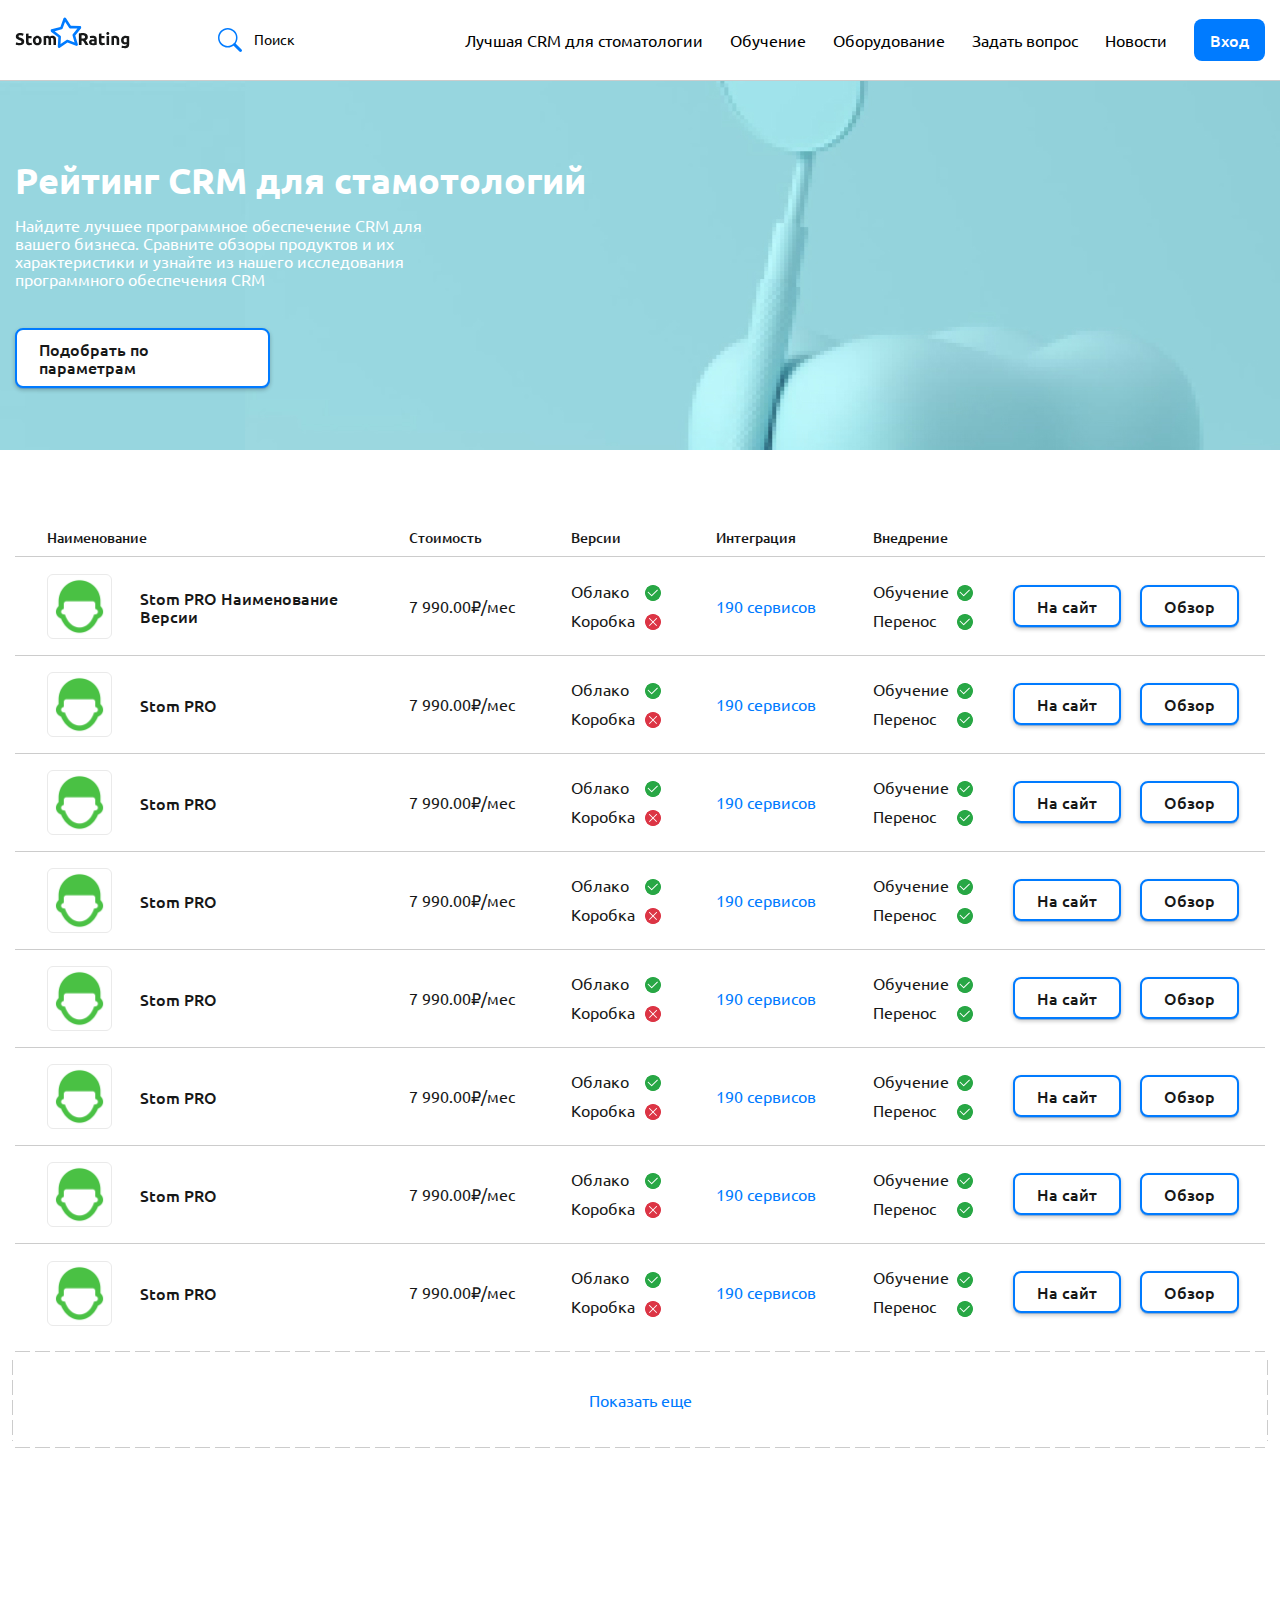
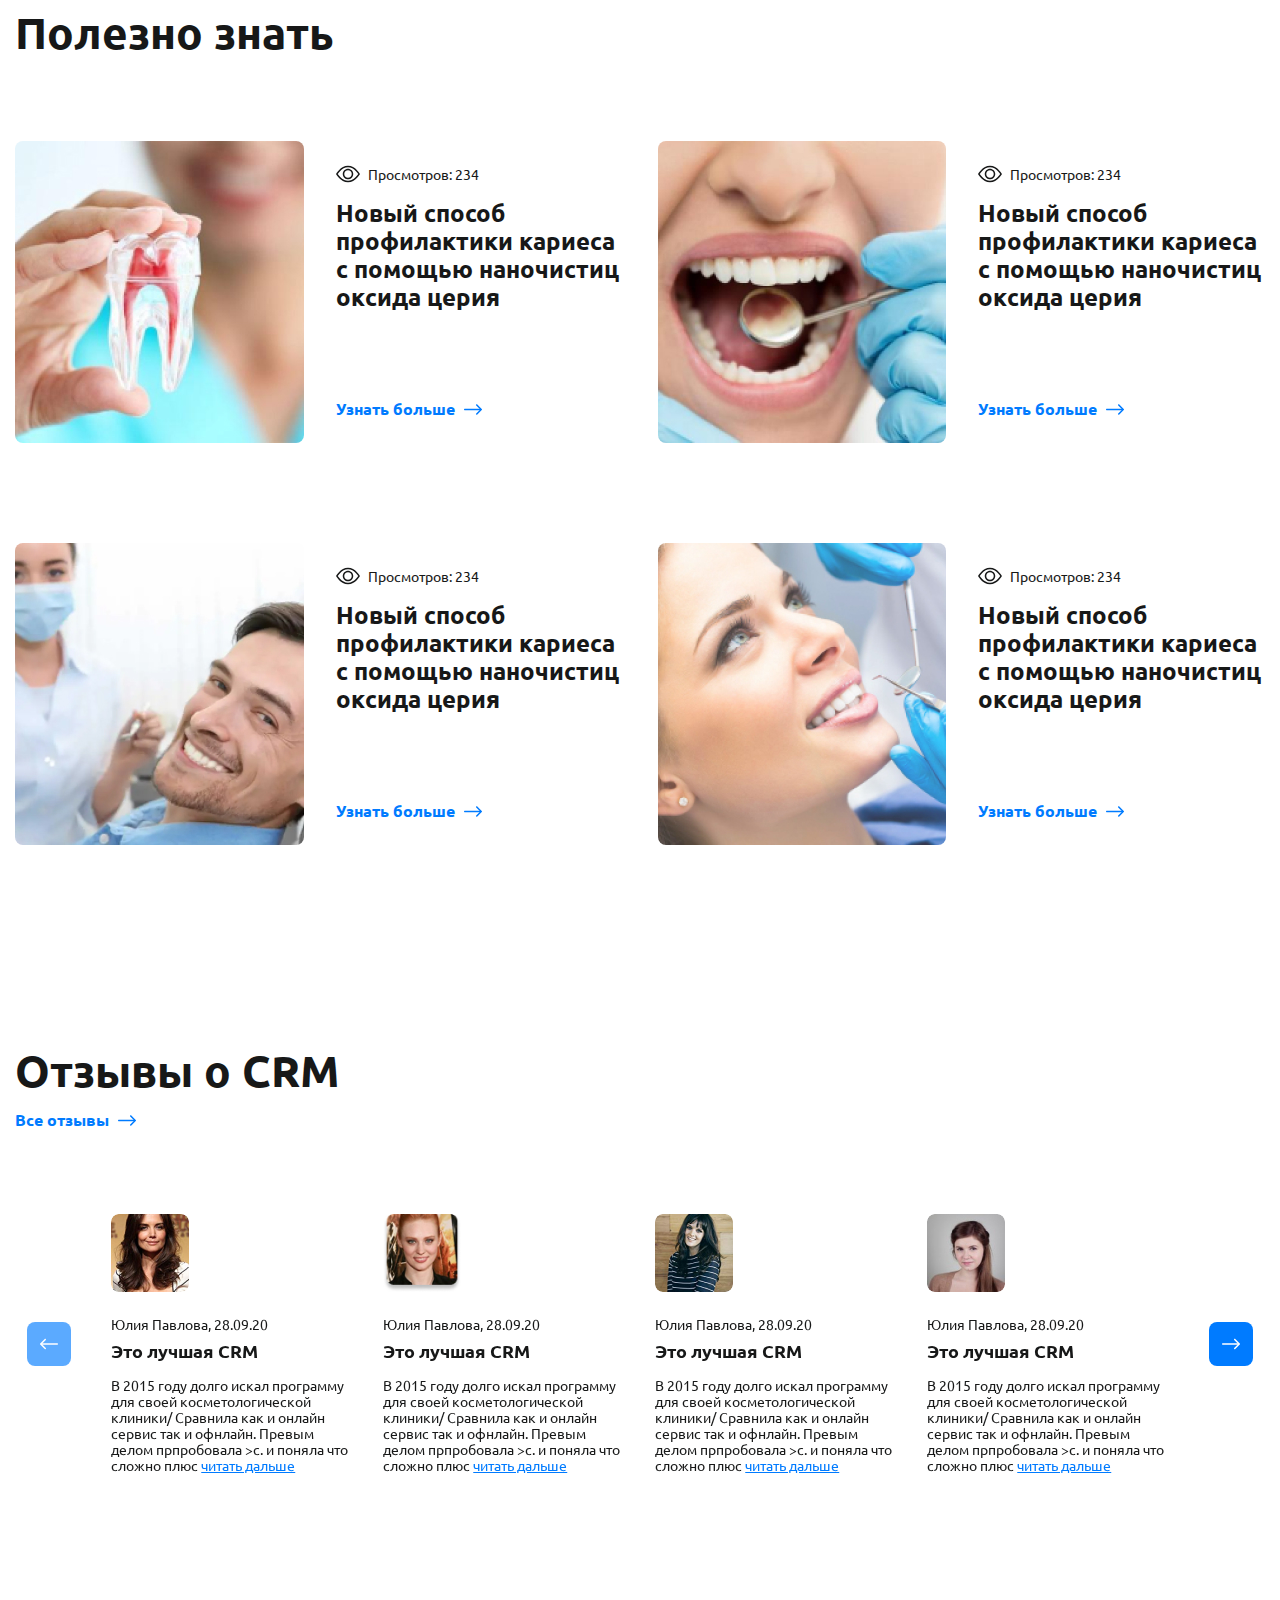
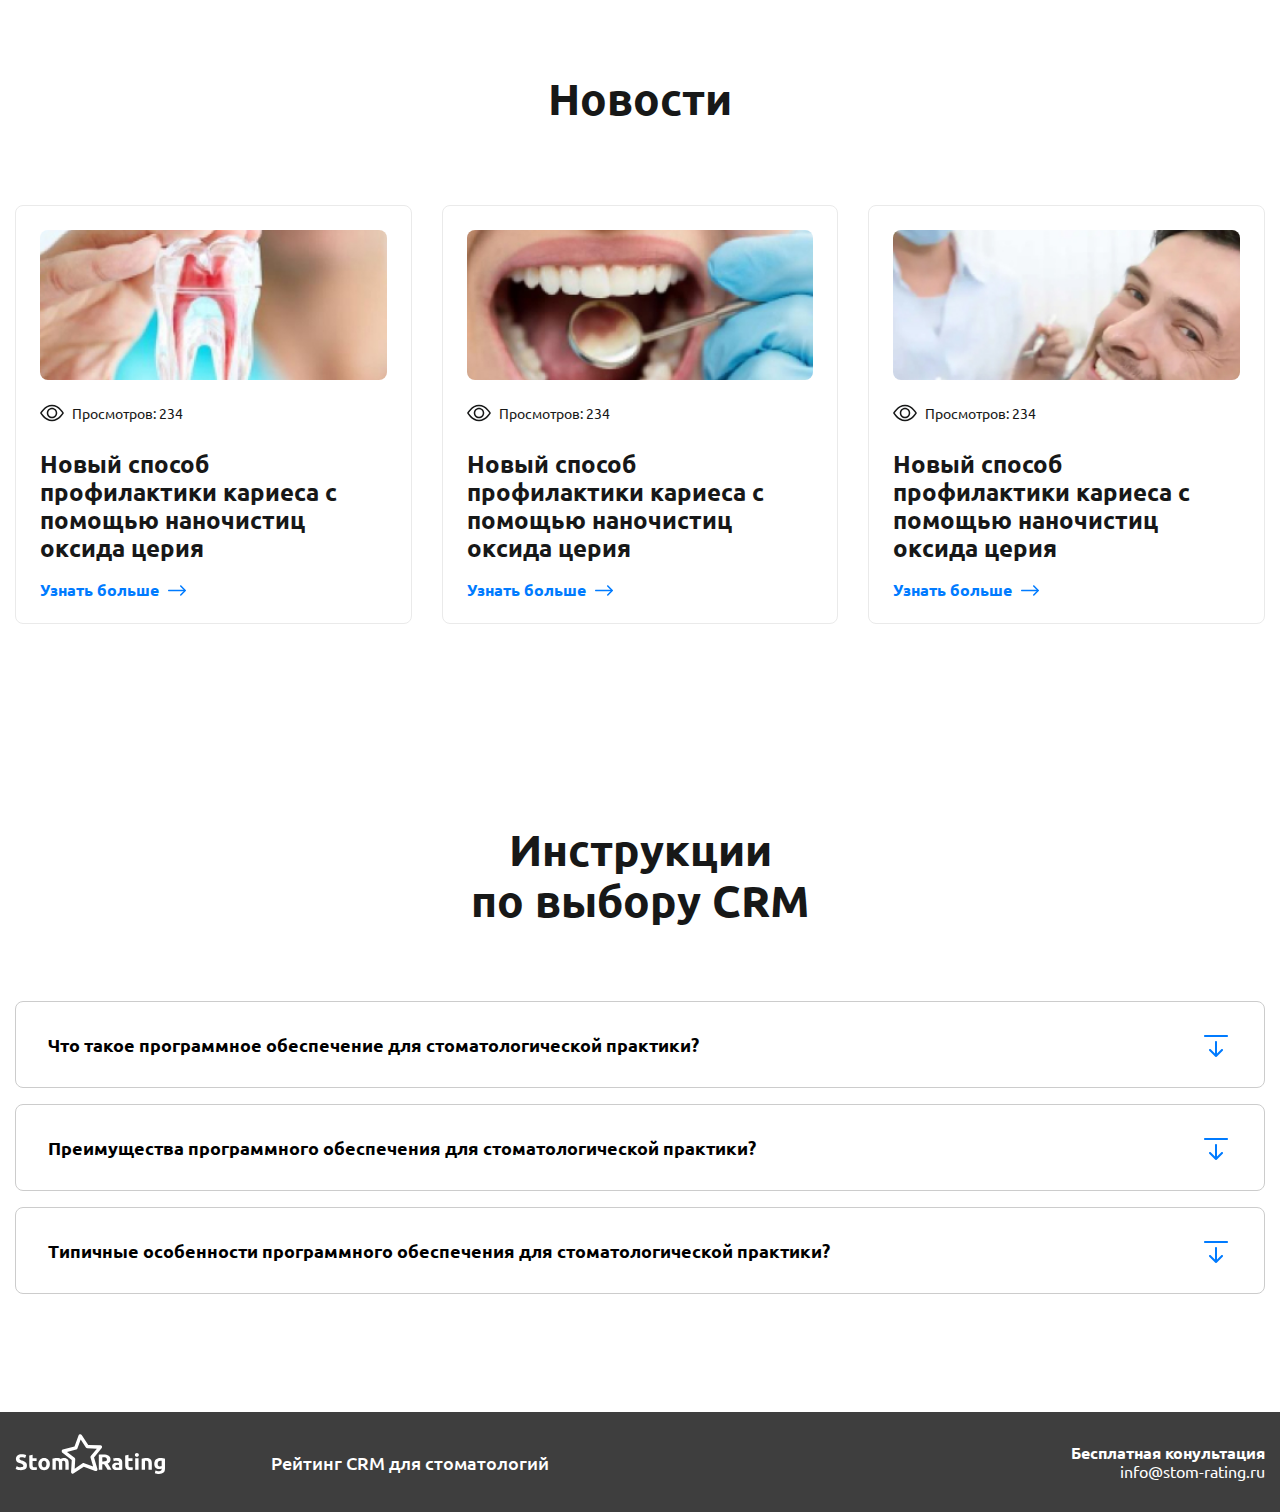
==== commit 94ecb8d4: "add page" ====
--- a/index.html
+++ b/index.html
@@ -187,7 +187,7 @@
 									<span class="ibg">
 										<img src="img/user-male.png" alt="">
 									</span>
-									Stom PRO
+									Stom PRO Наименование Версии
 								</td>
 								<td class="td td_2">7 990.00₽/мес</td>
 								<td class="td td_3">
--- a/css/style.min.css
+++ b/css/style.min.css
@@ -1 +1 @@
-@font-face{font-family:Ubuntu;font-display:swap;src:url(../fonts/Ubuntu-Bold.woff) format("woff"),url(../fonts/Ubuntu-Bold.woff2) format("woff2");font-weight:700;font-style:normal}@font-face{font-family:Ubuntu-BoldItalic;font-display:swap;src:url(../fonts/Ubuntu-BoldItalic.woff) format("woff"),url(../fonts/Ubuntu-BoldItalic.woff2) format("woff2");font-weight:700;font-style:normal}@font-face{font-family:Ubuntu-Italic;font-display:swap;src:url(../fonts/Ubuntu-Italic.woff) format("woff"),url(../fonts/Ubuntu-Italic.woff2) format("woff2");font-weight:400;font-style:normal}@font-face{font-family:Ubuntu;font-display:swap;src:url(../fonts/Ubuntu-Light.woff) format("woff"),url(../fonts/Ubuntu-Light.woff2) format("woff2");font-weight:300;font-style:normal}@font-face{font-family:Ubuntu-LightItalic;font-display:swap;src:url(../fonts/Ubuntu-LightItalic.woff) format("woff"),url(../fonts/Ubuntu-LightItalic.woff2) format("woff2");font-weight:300;font-style:normal}@font-face{font-family:Ubuntu;font-display:swap;src:url(../fonts/Ubuntu-Medium.woff) format("woff"),url(../fonts/Ubuntu-Medium.woff2) format("woff2");font-weight:500;font-style:normal}@font-face{font-family:Ubuntu-MediumItalic;font-display:swap;src:url(../fonts/Ubuntu-MediumItalic.woff) format("woff"),url(../fonts/Ubuntu-MediumItalic.woff2) format("woff2");font-weight:500;font-style:normal}@font-face{font-family:Ubuntu;font-display:swap;src:url(../fonts/Ubuntu-Regular.woff) format("woff"),url(../fonts/Ubuntu-Regular.woff2) format("woff2");font-weight:400;font-style:normal}@font-face{font-family:icomoon;font-display:swap;src:url(../fonts/icomoon.woff) format("woff"),url(../fonts/icomoon.woff2) format("woff2");font-weight:400;font-style:normal}/*! normalize.css v8.0.1 | MIT License | github.com/necolas/normalize.css */html{line-height:1.15;-webkit-text-size-adjust:100%}body{margin:0}main{display:block}h1{font-size:2em;margin:.67em 0}hr{-webkit-box-sizing:content-box;box-sizing:content-box;height:0;overflow:visible}pre{font-family:monospace,monospace;font-size:1em}a{background-color:transparent}abbr[title]{border-bottom:none;text-decoration:underline;-webkit-text-decoration:underline dotted;text-decoration:underline dotted}b,strong{font-weight:bolder}code,kbd,samp{font-family:monospace,monospace;font-size:1em}small{font-size:80%}sub,sup{font-size:75%;line-height:0;position:relative;vertical-align:baseline}sub{bottom:-.25em}sup{top:-.5em}img{border-style:none}button,input,optgroup,select,textarea{font-family:inherit;font-size:100%;line-height:1.15;margin:0}button,input{overflow:visible}button,select{text-transform:none}[type=button],[type=reset],[type=submit],button{-webkit-appearance:button}[type=button]::-moz-focus-inner,[type=reset]::-moz-focus-inner,[type=submit]::-moz-focus-inner,button::-moz-focus-inner{border-style:none;padding:0}[type=button]:-moz-focusring,[type=reset]:-moz-focusring,[type=submit]:-moz-focusring,button:-moz-focusring{outline:1px dotted ButtonText}fieldset{padding:.35em .75em .625em}legend{-webkit-box-sizing:border-box;box-sizing:border-box;color:inherit;display:table;max-width:100%;padding:0;white-space:normal}progress{vertical-align:baseline}textarea{overflow:auto}[type=checkbox],[type=radio]{-webkit-box-sizing:border-box;box-sizing:border-box;padding:0}[type=number]::-webkit-inner-spin-button,[type=number]::-webkit-outer-spin-button{height:auto}[type=search]{-webkit-appearance:textfield;outline-offset:-2px}[type=search]::-webkit-search-decoration{-webkit-appearance:none}::-webkit-file-upload-button{-webkit-appearance:button;font:inherit}details{display:block}summary{display:list-item}template{display:none}[hidden]{display:none}*{padding:0;margin:0;border:0}*,:after,:before{-webkit-box-sizing:border-box;box-sizing:border-box}:active,:focus{outline:0}a:active,a:focus{outline:0}aside,footer,header,nav,section{display:block}body,html{height:100%;min-width:320px;margin:0 auto}body{line-height:1;font-family:Ubuntu,sans-serif;-ms-text-size-adjust:100%;-moz-text-size-adjust:100%;-webkit-text-size-adjust:100%;color:#171818;font-size:14px;opacity:0;-webkit-transition:opacity .8s ease;-o-transition:opacity .8s ease;transition:opacity .8s ease;-webkit-transition-delay:.5s;-o-transition-delay:.5s;transition-delay:.5s}body.lock{overflow:hidden}body.isload{opacity:1}button,input,textarea{font-family:Ubuntu,sans-serif}input::-ms-clear{display:none}button{cursor:pointer}button::-moz-focus-inner{padding:0;border:0}a,a:visited{text-decoration:none}a:hover{text-decoration:none}ul li{list-style:none}img{vertical-align:top}h1,h2,h3,h4,h5,h6{font-weight:inherit;font-size:inherit}.wrapper{width:100%;min-height:100%;overflow:hidden}.page{height:100%;padding-top:80px}.container{max-width:1330px;margin:0 auto;width:100%;padding:0 15px}.ibg{position:relative}.ibg img{position:absolute;width:100%;height:100%;top:0;left:0;-o-object-fit:cover;object-fit:cover}.logo{max-width:116px}.logo img{width:100%}.link{font-weight:400;font-size:16px;line-height:18px;color:#007bff;-webkit-transition:all .2s ease;-o-transition:all .2s ease;transition:all .2s ease}.link-arrow-right{font-weight:700;font-size:16px;line-height:18px;color:#007bff;-webkit-transition:all .2s ease;-o-transition:all .2s ease;transition:all .2s ease;position:relative;padding-right:30px}.link-arrow-right:before{position:absolute;content:url(../img/icons/Arrow-right.svg);top:60%;right:0;-webkit-transform:translateY(-50%);-ms-transform:translateY(-50%);transform:translateY(-50%);-webkit-transition:all .2s ease;-o-transition:all .2s ease;transition:all .2s ease}.link-2{font-weight:400;font-size:14px;line-height:16px;text-decoration:underline;color:#007bff;-webkit-transition:all .2s ease;-o-transition:all .2s ease;transition:all .2s ease}.title{font-weight:700;font-size:44px;line-height:51px}.btn-default{background:#007bff;display:inline-block;padding:12px 16px;border-radius:8px;color:#fff;font-size:16px;line-height:18.38px;font-weight:500;-webkit-transition:all .2s ease;-o-transition:all .2s ease;transition:all .2s ease}.btn-default-2{display:inline-block;background:#fff;font-weight:500;font-size:16px;line-height:18px;color:#171818;border:2px solid #007bff;-webkit-box-shadow:0 2px 4px rgba(0,0,0,.24),0 1px 0 rgba(85,162,248,.48);box-shadow:0 2px 4px rgba(0,0,0,.24),0 1px 0 rgba(85,162,248,.48);border-radius:8px;padding:10px 22px;cursor:pointer;-webkit-transition:all .2s ease;-o-transition:all .2s ease;transition:all .2s ease}.views{position:relative;font-weight:400;font-size:14px;line-height:16px;padding-left:32px}.views:before{position:absolute;content:url(../img/icons/Eye.svg);top:-4px;left:0}.slick-slider{position:relative}.slick-slider .slick-list,.slick-slider .slick-track{-webkit-transform:translate3d(0,0,0);-ms-transform:translate3d(0,0,0);transform:translate3d(0,0,0)}.slick-slider .slick-list{position:relative;overflow:hidden;width:100%}.slick-slider .slick-track{position:relative;width:100%;display:-webkit-box;display:-ms-flexbox;display:flex}.slick-slider .slick-slide{position:relative}.burger-wrap{margin-left:10px;display:inline-block;border-radius:4px}.burger-wrap .burger{width:18px;height:18px;display:-webkit-box;display:-ms-flexbox;display:flex;-webkit-box-pack:center;-ms-flex-pack:center;justify-content:center;-webkit-box-align:center;-ms-flex-align:center;align-items:center;-webkit-box-orient:vertical;-webkit-box-direction:normal;-ms-flex-direction:column;flex-direction:column;position:relative;cursor:pointer}.burger-wrap .burger span{width:16px;height:2px;display:block;background:#000;position:absolute;-webkit-transition:all .2s;-o-transition:all .2s;transition:all .2s;border-radius:5px}.burger-wrap .burger span:nth-child(1){top:3px}.burger-wrap .burger span:nth-child(2){background:#000}.burger-wrap .burger span:nth-child(3){background:#000}.burger-wrap .burger span:nth-child(4){bottom:3px}.burger-wrap .second{-webkit-transform:rotate(45deg) scale(1)!important;-ms-transform:rotate(45deg) scale(1)!important;transform:rotate(45deg) scale(1)!important;background:#000}.burger-wrap .third{-webkit-transform:rotate(-45deg) scale(1)!important;-ms-transform:rotate(-45deg) scale(1)!important;transform:rotate(-45deg) scale(1)!important;background:#000}.burger-wrap .first{-webkit-transform:scale(0)!important;-ms-transform:scale(0)!important;transform:scale(0)!important}.burger-wrap .fourth{-webkit-transform:scale(0)!important;-ms-transform:scale(0)!important;transform:scale(0)!important}.btn{display:-webkit-inline-box;display:-ms-inline-flexbox;display:inline-flex;padding:0 0}.btn._fw{width:100%}.select{position:relative}.select__item{position:relative}.select__title{color:#000;background-color:#fff;cursor:pointer;border-radius:4px}.select__value{display:-webkit-box;display:-ms-flexbox;display:flex;color:#000;height:30px;padding:0 14px 0 39px;-webkit-box-align:center;-ms-flex-align:center;align-items:center;-webkit-box-pack:justify;-ms-flex-pack:justify;justify-content:space-between;-webkit-box-orient:horizontal;-webkit-box-direction:reverse;-ms-flex-direction:row-reverse;flex-direction:row-reverse}.select__value span{height:1em;overflow:hidden;display:-webkit-box;-webkit-line-clamp:1;-webkit-box-orient:vertical}.select__value:before{content:"";display:inline-block;-webkit-transition:all .3s ease 0s;-o-transition:all .3s ease 0s;transition:all .3s ease 0s;width:8px;height:7px;background:url(../img/icons/select-arrow.svg) center/100% no-repeat}.select__input{width:100%;background-color:transparent;height:100%}.select__options{color:#000;display:none;position:absolute;top:29px;border-radius:0 0 4px 4px;min-width:100%;left:0;background-color:#fff;border-top:0;border:1px solid #d9d9d9;border-top:0;font-size:14px;padding:10px 0 5px 0}.select__option{cursor:pointer;padding:5px 15px;margin:0}.select._active{z-index:5}.select._active .select__value:before{-webkit-transform:rotate(-180deg);-ms-transform:rotate(-180deg);transform:rotate(-180deg)}.select._active .select__options{display:block}input[type=email],input[type=tel],input[type=text],textarea{-webkit-appearance:none;-moz-appearance:none;appearance:none}.input{border-radius:0!important;width:100%;display:block;padding:0 20px}textarea.input{resize:none;padding:0 0}.checkbox{position:relative}.checkbox__input{position:absolute;width:0;height:0;opacity:0;visibility:hidden}.checkbox__input:checked+.checkbox__text:before{background:#fff url(../img/icons/check.svg) center no-repeat}.checkbox__text{display:-webkit-inline-box;display:-ms-inline-flexbox;display:inline-flex;-webkit-box-align:center;-ms-flex-align:center;align-items:center;position:relative;font-size:16px;color:#fff;letter-spacing:-.3px;line-height:calc(20 / 16);cursor:pointer}.checkbox__text:before{content:"";-ms-flex-item-align:start;align-self:flex-start;margin:0 14px 0 0;-webkit-box-flex:0;-ms-flex:0 0 20px;flex:0 0 20px;left:0;top:0;width:20px;height:18px;background:#fff;border:1px solid #a7a9ac}.checkbox a{color:#fff;text-decoration:underline}.checkbox._error .checkbox__text:before{border:1px solid #ee1212}.options{display:-webkit-box;display:-ms-flexbox;display:flex;-webkit-box-orient:vertical;-webkit-box-direction:normal;-ms-flex-direction:column;flex-direction:column;-webkit-box-align:start;-ms-flex-align:start;align-items:flex-start}.options__item{position:relative;cursor:pointer}.options__input{position:absolute;width:0;height:0;opacity:0;left:0;top:0;visibility:hidden}.options__input:checked+.options__text:after{-webkit-transform:scale(1);-ms-transform:scale(1);transform:scale(1)}.options__text{display:-webkit-inline-box;display:-ms-inline-flexbox;display:inline-flex;-webkit-box-align:center;-ms-flex-align:center;align-items:center;position:relative;font-size:16px;color:#fff;letter-spacing:-.3px;line-height:calc(20 / 16)}.options__text:before{content:"";-ms-flex-item-align:start;align-self:flex-start;margin:0 14px 0 0;-webkit-box-flex:0;-ms-flex:0 0 20px;flex:0 0 20px;left:0;top:0;border-radius:50%;width:20px;height:18px;background:#fff;border:1px solid #a7a9ac}.options__text:after{content:"";-webkit-transition:all .3s ease 0s;-o-transition:all .3s ease 0s;transition:all .3s ease 0s;-webkit-transform:scale(0);-ms-transform:scale(0);transform:scale(0);width:10px;height:10px;border-radius:50%;background-color:#77243a;position:absolute;left:5px;top:4px}.option{position:relative;cursor:pointer;padding-left:25px;line-height:16px;margin-bottom:10px;font-size:15px;font-weight:300}.option:last-child{margin-bottom:0}.option input{display:none}.option:before{position:absolute;left:0;top:0;width:16px;height:16px;content:'';border:1px solid #7f7f7f;border-radius:4px;z-index:2}.option.active:before{background:url(../img/icons/chek.svg) center 1px no-repeat}.option.active:after{background:#007bff;border:1px solid #007bff}.option:after{position:absolute;left:0;top:0;width:16px;height:16px;content:'';border:1px solid #7f7f7f;border-radius:4px;z-index:1}.rating-block{display:table;font-size:0}.rating{display:inline-block;position:relative;vertical-align:middle}.rating.edit .star{cursor:pointer}.rating .star{width:17px;height:14px;display:inline-block;position:relative;z-index:3}.rating__line{position:absolute;width:85px;height:14px;top:0;left:0;background:url(../img/icons/bg_rating.svg) 0 0 no-repeat;z-index:1;background-size:85px 100%}.rating__activeline{position:absolute;width:0;height:14px;top:0;left:0;background:url(../img/icons/bg_rating_active.svg) 0 0 no-repeat;z-index:2;background-size:85px 100%}.rating__value{display:inline-block;color:#1b3139;font-size:14px;line-height:13px;vertical-align:middle}.quantity{width:88px;height:40px;display:-webkit-box;display:-ms-flexbox;display:flex;border:1px solid rgba(166,166,166,.45)}.quantity__button{-webkit-box-flex:0;-ms-flex:0 0 30px;flex:0 0 30px;position:relative;cursor:pointer}.quantity__button::after,.quantity__button::before{content:"";position:absolute;top:50%;left:50%;-webkit-transition:all .3s ease 0s;-o-transition:all .3s ease 0s;transition:all .3s ease 0s;margin:0 0 0 -4.5px;background-color:#a6a6a6;width:9px;height:1px}.quantity__button_plus::before{-webkit-transform:rotate(-90deg);-ms-transform:rotate(-90deg);transform:rotate(-90deg)}.quantity__input{-webkit-box-flex:1;-ms-flex:1 1 auto;flex:1 1 auto}.quantity__input input{height:100%;color:#a6a6a6;font-size:12px;width:100%;text-align:center}table th{font-weight:700}table td,table th{padding:9px 15px 9px 0;text-align:left}.header{position:fixed;top:0;left:0;width:100%;border-bottom:1px solid #ccc;-webkit-transition:all .8s ease;-o-transition:all .8s ease;transition:all .8s ease;background:#fff;z-index:100}.header.open{border-bottom:1px solid transparent}.header__body{min-height:80px;padding:10px 0;display:-webkit-box;display:-ms-flexbox;display:flex;-webkit-box-align:center;-ms-flex-align:center;align-items:center}.header__column_1{-webkit-box-flex:0;-ms-flex:0 1 auto;flex:0 1 auto;margin-right:15px}.header__column_2{-webkit-box-flex:1;-ms-flex:1 1 auto;flex:1 1 auto;display:-webkit-box;display:-ms-flexbox;display:flex;-webkit-box-pack:center;-ms-flex-pack:center;justify-content:center;margin-right:15px}.header__column_3{-webkit-box-flex:0;-ms-flex:0 0 auto;flex:0 0 auto}.header__logo{margin-bottom:15px}.header__nav>ul{text-align:right}.header__nav>ul>li{display:inline-block}.header__nav>ul>li:not(:last-child){margin-right:24px}.header__nav>ul>li>a{display:inline-block;color:#000;font-size:16px;line-height:18.38px;-webkit-transition:all .2s ease;-o-transition:all .2s ease;transition:all .2s ease}.header__nav>ul>li>a.btn-default{color:#fff}.search{margin-right:74px}.search__item{display:-webkit-box;display:-ms-flexbox;display:flex;-webkit-transition:all .2s ease;-o-transition:all .2s ease;transition:all .2s ease}.search__item._focus .input{width:150px;border-bottom:1px solid #ccc;opacity:1;color:#171818;letter-spacing:.7px;margin-left:12px}.search__item._focus button{opacity:1;min-width:30px;width:30px}.search__item._focus .search__icon{opacity:0;width:0;lex:0 0 0}.search__icon{-webkit-box-flex:0;-ms-flex:0 0 24px;flex:0 0 24px;cursor:pointer;display:-webkit-box;display:-ms-flexbox;display:flex;-webkit-box-align:center;-ms-flex-align:center;align-items:center}.search__icon img{width:100%}.search .input{padding-left:0;padding-right:0;margin-left:12px;border-bottom:1px solid transparent;-webkit-transition:all .2s ease;-o-transition:all .2s ease;transition:all .2s ease;min-width:50px;width:50px}.search button{min-width:0;width:0;background:0 0;height:30px;display:-webkit-box;display:-ms-flexbox;display:flex;-webkit-box-pack:center;-ms-flex-pack:center;justify-content:center;-webkit-box-align:center;-ms-flex-align:center;align-items:center;-webkit-transition:all .2s ease;-o-transition:all .2s ease;transition:all .2s ease;opacity:0}.search button>span{width:60%;height:80%}.search button>span>img{width:100%}.main-banner{min-height:370px;position:relative;display:-webkit-box;display:-ms-flexbox;display:flex;-webkit-box-orient:vertical;-webkit-box-direction:normal;-ms-flex-direction:column;flex-direction:column}.main-banner__bg{position:absolute;top:0;left:0;width:100%;height:100%;z-index:-1}.main-banner__body{padding:79px 15px;color:#fff;-webkit-box-flex:1;-ms-flex:1 1 auto;flex:1 1 auto;display:-webkit-box;display:-ms-flexbox;display:flex;-webkit-box-align:center;-ms-flex-align:center;align-items:center}.main-banner__title{font-size:36px;font-weight:700;line-height:41px}.main-banner__text{font-weight:400;font-size:16px;line-height:18px;max-width:443px;margin-bottom:40px}.main-banner__text>p{margin:15px 0}.main-banner__btn-filter{position:relative;height:42px}.main-banner__btn-filter .filter{position:absolute;top:0;left:0}.filter{border:2px solid #007bff;width:255px;background:#fff;border-radius:8px;-webkit-box-shadow:0 2px 4px rgba(0,0,0,.24),0 1px 0 rgba(85,162,248,.48);box-shadow:0 2px 4px rgba(0,0,0,.24),0 1px 0 rgba(85,162,248,.48);-webkit-transition:all .4s ease;-o-transition:all .4s ease;transition:all .4s ease;z-index:10}.filter._active{width:302px;border:2px solid #fff}.filter._active .title-2{font-size:16px;opacity:1;position:relative;top:11px}.filter._active .title-1{font-size:0;opacity:0;-webkit-transition:all .2s ease;-o-transition:all .2s ease;transition:all .2s ease}.filter .title-2{font-size:0;opacity:0;-webkit-transition:all .2s ease;-o-transition:all .2s ease;transition:all .2s ease}.filter .title-1{font-size:16px;opacity:1;-webkit-transition:all .2s ease;-o-transition:all .2s ease;transition:all .2s ease}.filter__title{min-height:42px;color:#171818;width:100%;font-weight:500;font-size:16px;line-height:18px;display:-webkit-box;display:-ms-flexbox;display:flex;-webkit-box-align:center;-ms-flex-align:center;align-items:center;padding:10px 22px;cursor:pointer}.filter__title.btn-default-2{border:none;-webkit-box-shadow:none;box-shadow:none}.filter__toggle-collapse{color:#171818;display:none;padding:10px 21px 20px}.filter__toggle-collapse label{font-weight:500;font-size:14px;line-height:16px;color:#171818;opacity:.54;margin-bottom:11px;display:block}.filter__options{margin:14px 0 26px}.filter__options .option{font-weight:400;font-size:12px;line-height:14px;color:#171818;padding-left:28px}.filter__submit-wrap{margin-top:36px;margin-bottom:16px}.filter__submit-wrap .btn-default-2{width:100%}.filter__clear{text-align:center}.table-block{margin:70px 0}.table-block__btn-load-more{height:97px;display:-webkit-box;display:-ms-flexbox;display:flex;-webkit-box-align:center;-ms-flex-align:center;align-items:center;-webkit-box-pack:center;-ms-flex-pack:center;justify-content:center;position:relative;margin-top:10px;margin-bottom:10px}.table-block__btn-load-more:after,.table-block__btn-load-more:before{position:absolute;content:'';width:100%;height:1px;background-image:-webkit-gradient(linear,left top,right top,from(#ccc),color-stop(75%,#ccc),color-stop(75%,transparent),to(transparent));background-image:-o-linear-gradient(left,#ccc,#ccc 75%,transparent 75%,transparent 100%);background-image:linear-gradient(90deg,#ccc,#ccc 75%,transparent 75%,transparent 100%);background-size:20px 1px;border:none}.table-block__btn-load-more:before{top:0;left:0}.table-block__btn-load-more:after{left:0;bottom:0}.table-block__btn-load-more>span{position:absolute;top:0;left:0;height:100%;width:100%;z-index:-1}.table-block__btn-load-more>span:after,.table-block__btn-load-more>span:before{position:absolute;content:'';width:81px;height:1px;background-image:-webkit-gradient(linear,left top,right top,from(#ccc),color-stop(75%,#ccc),color-stop(75%,transparent),to(transparent));background-image:-o-linear-gradient(left,#ccc,#ccc 75%,transparent 75%,transparent 100%);background-image:linear-gradient(90deg,#ccc,#ccc 75%,transparent 75%,transparent 100%);background-size:20px 1px;border:none;-webkit-transform:rotate(90deg);-ms-transform:rotate(90deg);transform:rotate(90deg)}.table-block__btn-load-more>span:before{top:49px;left:-43px}.table-block__btn-load-more>span:after{right:-43px;top:49px}.table-block table{width:100%;border-collapse:collapse;word-break:break-word;font-weight:400;font-size:16px;line-height:18px}.table-block table tr:not(:first-child){height:98px}.table-block th{font-weight:500;font-size:14px;line-height:16px;padding:10px 15px 10px 0}.table-block th:first-child{padding-left:32px}.table-block th:nth-child(2){padding-left:10px}.table-block td:first-child{padding-left:32px;border-right:1px solid #ccc;height:98px}.table-block tr:not(:last-child)>th{border-bottom:1px solid #ccc}.table-block tr:not(:last-child)>.td{border-bottom:1px solid #ccc}.table-block .td_1{font-weight:500;font-size:16px;line-height:18px;display:-webkit-box;display:-ms-flexbox;display:flex;-webkit-box-align:center;-ms-flex-align:center;align-items:center}.table-block .td_1>span{display:inline-block;width:65px;height:65px;background:#fff;border:1px solid #eaeaea;border-radius:6px;margin-right:28px}.table-block .td_2{width:172px;min-width:172px;padding-left:10px}.table-block .td_3{width:145px;min-width:145px}.table-block .td_3>span{display:block;position:relative;line-height:29px;width:90px;padding-right:20px}.table-block .td_3>span:after{position:absolute;right:0;top:39%;-webkit-transform:translateY(-50%);-ms-transform:translateY(-50%);transform:translateY(-50%);height:16px}.table-block .td_3>span.yes:after{content:url(../img/icons/yes.svg)}.table-block .td_3>span.no:after{content:url(../img/icons/no.svg)}.table-block .td_4{width:157px;min-width:157px}.table-block .td_5{width:140px;min-width:140px}.table-block .td_5>span{display:block;position:relative;line-height:29px;width:100px;padding-right:20px}.table-block .td_5>span:after{position:absolute;right:0;top:39%;-webkit-transform:translateY(-50%);-ms-transform:translateY(-50%);transform:translateY(-50%);height:16px}.table-block .td_5>span.yes:after{content:url(../img/icons/yes.svg)}.table-block .td_5>span.no:after{content:url(../img/icons/no.svg)}.table-block .td_6{width:252px;min-width:252px}.table-block .td_6>a:first-child{margin-right:15px}.good-to-know{margin:159px 0 100px}.good-to-know__title{margin-bottom:83px}.good-to-know__body{display:-webkit-box;display:-ms-flexbox;display:flex;-ms-flex-wrap:wrap;flex-wrap:wrap;-webkit-box-pack:justify;-ms-flex-pack:justify;justify-content:space-between;margin:0 -15px}.good-to-know__item{width:49.8%;padding:0 15px;margin-bottom:100px}.item-good-to-know{display:-webkit-box;display:-ms-flexbox;display:flex}.item-good-to-know__column_1{-webkit-box-flex:0;-ms-flex:0 0 47.55%;flex:0 0 47.55%}.item-good-to-know__column_2{-webkit-box-flex:1;-ms-flex:1 1 auto;flex:1 1 auto}.item-good-to-know__img{overflow:hidden;border-radius:8px;height:100%;width:100%;min-height:302px}.item-good-to-know__text-wrap{padding:25px 0 25px 32px;display:-webkit-box;display:-ms-flexbox;display:flex;-webkit-box-orient:vertical;-webkit-box-direction:normal;-ms-flex-direction:column;flex-direction:column;height:100%}.item-good-to-know__views{margin-bottom:17px}.item-good-to-know__text{font-weight:700;font-size:24px;line-height:28px;-webkit-box-flex:1;-ms-flex:1 1 auto;flex:1 1 auto;margin-bottom:19px}.reviews-block{margin:26px 0}.reviews-block__title{margin-bottom:15px}.reviews-block__all-reviews-link{margin-bottom:30px}.slider-reviews{margin:85px 0;position:relative}.slider-reviews .slick-track{margin:0 -15px}.slider-reviews .slick-arrow{position:absolute;top:50%;-webkit-transform:translateY(-50%);-ms-transform:translateY(-50%);transform:translateY(-50%);width:44px;height:44px;border-radius:8px;background:#007bff;z-index:5;cursor:pointer;-webkit-transition:all .2s ease;-o-transition:all .2s ease;transition:all .2s ease}.slider-reviews .slick-arrow>span{position:absolute;top:50%;left:50%;-webkit-transform:translate(-50%,-50%);-ms-transform:translate(-50%,-50%);transform:translate(-50%,-50%)}.slider-reviews .slick-arrow.slick-disabled{opacity:.64}.slider-reviews .slick-prev{left:-69px}.slider-reviews .slick-next{right:-69px}.slider-reviews__item{display:-webkit-box;display:-ms-flexbox;display:flex;-webkit-box-orient:vertical;-webkit-box-direction:normal;-ms-flex-direction:column;flex-direction:column}.item-slider-reviews{padding:0 15px}.item-slider-reviews__photo{width:78px;height:78px;border-radius:8px;overflow:hidden;margin-bottom:24px}.item-slider-reviews__name{font-weight:400;font-size:14px;line-height:16px;margin-bottom:8px}.item-slider-reviews__title{-webkit-box-flex:1;-ms-flex:1 1 auto;flex:1 1 auto;font-weight:700;font-size:18px;line-height:21px;margin-bottom:16px}.item-slider-reviews__text{font-weight:400;font-size:14px;line-height:16px}.news-block{margin:200px 0 200px}.news-block__title{text-align:center;margin-bottom:81px}.news-block__cards{display:-webkit-box;display:-ms-flexbox;display:flex;-ms-flex-wrap:wrap;flex-wrap:wrap;margin:0 -15px}.news-block__card{width:33.3333%;padding:0 15px}.card-news{min-height:418px;display:-webkit-box;display:-ms-flexbox;display:flex;-webkit-box-orient:vertical;-webkit-box-direction:normal;-ms-flex-direction:column;flex-direction:column}.card-news__inner{-webkit-box-flex:1;-ms-flex:1 1 auto;flex:1 1 auto;background:#fff;border:1px solid #eaeaea;border-radius:8px;padding:24px 24px;display:-webkit-box;display:-ms-flexbox;display:flex;-webkit-box-orient:vertical;-webkit-box-direction:normal;-ms-flex-direction:column;flex-direction:column}.card-news__img{width:100%;min-height:150px;margin-bottom:25px;border-radius:8px;overflow:hidden}.card-news__text-wrap{display:-webkit-box;display:-ms-flexbox;display:flex;-webkit-box-orient:vertical;-webkit-box-direction:normal;-ms-flex-direction:column;flex-direction:column;height:100%;-webkit-box-flex:1;-ms-flex:1 1 auto;flex:1 1 auto}.card-news__views{margin-bottom:29px}.card-news__text{-webkit-box-flex:1;-ms-flex:1 1 auto;flex:1 1 auto;font-weight:700;font-size:24px;line-height:28px;flex:1 1 auto;margin-bottom:19px}.instruction-block{margin:52px 0 118px}.instruction-block__title{text-align:center;margin-bottom:75px}.instruction>li{min-height:85px;border-radius:8px;border:1px solid #ccc;margin-bottom:16px}.instruction__title{padding:10px 80px 10px 32px;position:relative;min-height:85px;display:-webkit-box;display:-ms-flexbox;display:flex;-webkit-box-align:center;-ms-flex-align:center;align-items:center;cursor:pointer;font-weight:700;font-size:18px;line-height:21px;color:#000}.instruction__title:before{position:absolute;content:url(../img/icons/Arrow-bar-down.svg);top:50%;right:32px;-webkit-transform:translateY(-50%);-ms-transform:translateY(-50%);transform:translateY(-50%);height:32px;width:32px}.instruction__collapse{display:none;padding:5px 32px 32px;font-weight:400;font-size:16px;line-height:18px}.instruction__collapse>p{margin:15px 0}.instruction__collapse h4{margin:0 0 15px;font-weight:700;font-size:18px;line-height:20px}.footer{background:#3e3e3e}.footer .container{max-width:1397px}.footer__body{display:-webkit-box;display:-ms-flexbox;display:flex;-webkit-box-align:center;-ms-flex-align:center;align-items:center;min-height:100px;padding:15px 0;color:#fff}.footer__column_1{-webkit-box-flex:0;-ms-flex:0 0 150px;flex:0 0 150px;margin-right:106px}.footer__column_2{-webkit-box-flex:0;-ms-flex:0 0 auto;flex:0 0 auto;margin-right:15px}.footer__column_3{-webkit-box-flex:1;-ms-flex:1 1 auto;flex:1 1 auto;padding-right:34px}.footer__logo{margin-bottom:17px;max-width:150px}.footer__logo img{width:100%}.footer__title{font-weight:500;font-size:18px;line-height:21px}.footer__email{display:-webkit-box;display:-ms-flexbox;display:flex;-webkit-box-orient:vertical;-webkit-box-direction:normal;-ms-flex-direction:column;flex-direction:column;-webkit-box-align:end;-ms-flex-align:end;align-items:flex-end;font-weight:700;font-size:16px;line-height:18px}.footer__email>a{font-weight:400;color:#fff}@media (min-width:991.98px){.quantity__button:hover::after,.quantity__button:hover::before{background-color:rgba(0,0,0,.5)}}@media (min-width:992px){.link:hover{color:rgba(0,123,255,.6)}.link-arrow-right:hover{color:rgba(0,123,255,.6)}.link-arrow-right:hover:before{opacity:.6}.link-2:hover{color:rgba(0,123,255,.6);text-decoration:underline}.btn-default:hover{background:rgba(0,123,255,.8)}.btn-default-2:hover{background:#007bff;color:#fff}.select__option:hover{background:#d9d9d9}.checkbox a:hover{text-decoration:none}.header__column_4{display:none}.header__nav{display:block!important}.header__nav>ul>li>a.btn-default:hover{color:#fff}.header__nav>ul>li>a:hover{color:rgba(0,0,0,.6)}.slider-reviews .slick-arrow:hover{opacity:.64}.footer__email>a:hover{text-decoration:underline}}@media (min-width:1151px){.table-block td:first-child{position:relative;top:1px;border-right:none}}@media (max-width:1480px){.slider-reviews{width:87%;margin:85px auto}}@media (max-width:1312px){.footer__column_3{padding-right:0}}@media (max-width:1250px){.search{margin-right:0}}@media only screen and (max-width:1150px){table.responsive{margin-bottom:0}.pinned{position:absolute;left:0;top:-1px;background:#fff;width:49%;overflow:hidden;overflow-x:scroll}.pinned table{border-right:none;border-left:none;width:100%}.pinned table td,.pinned table th{white-space:nowrap}.pinned td:last-child{border-bottom:0}div.table-wrapper{position:relative;margin-bottom:20px;overflow:hidden}div.table-wrapper div.scrollable{margin-left:49%}div.table-wrapper div.scrollable{overflow:scroll;overflow-y:hidden}table.responsive td,table.responsive th{position:relative;white-space:nowrap;overflow:hidden}table.responsive td:first-child,table.responsive th:first-child,table.responsive.pinned td{display:none}}@media only screen and (max-width:1150px) and (max-width:767.98px){.pinned{top:0}.pinned table td{height:61px!important}}@media (max-width:1130px){.header__nav>ul>li:not(:last-child){margin-right:16px}.header__nav>ul>li>a{font-size:14px}}@media (max-width:991.98px){.select__title{font-size:18px}.select__options{font-size:18px}.header__column_2{-webkit-box-pack:end;-ms-flex-pack:end;justify-content:flex-end}.header__nav{position:absolute;top:100%;left:0;width:100%;padding:30px 15px;border-bottom:1px solid #ccc;display:none;background:#fff}.header__nav>ul{text-align:center}.header__nav>ul>li{display:block}.header__nav>ul>li:not(:last-child){margin-right:0;margin-bottom:15px}.header__nav>ul>li>a.btn-default{line-height:18px}.header__nav>ul>li>a{font-size:20px;line-height:30px}.good-to-know__item{width:100%}.slider-reviews{width:84%}.news-block__card{width:50%;margin-bottom:30px}.footer__column_1{margin-right:45px}}@media (max-width:767.98px){.page{padding-top:56px}.logo{max-width:92px}.title{font-size:24px;line-height:28px}.burger-wrap{margin-left:7px}.header__body{min-height:56px}.header__logo{margin-bottom:7px}.search{margin-right:-15px}.search__item._focus .search__icon{-webkit-box-flex:0;-ms-flex:0 0 0px;flex:0 0 0px}.search__icon{-webkit-box-flex:0;-ms-flex:0 0 16px;flex:0 0 16px}.search .input{min-width:0;width:0;opacity:0;margin-left:0}.search button>span{width:50%}.main-banner{min-height:322px}.main-banner__body{padding:43px 15px}.main-banner__title{font-size:24px;line-height:28px}.main-banner__text{font-size:14px;line-height:16px;margin-bottom:29px}.table-block{margin:70px 0 50px;border-top:1px solid #ccc}.table-block .pinned tr>th{position:relative;right:1px;padding-left:16px}.table-block .pinned tr>td{padding-left:16px}.table-block .container{padding:0}.table-block__btn-load-more{height:50px;margin:0 15px}.table-block__btn-load-more>span:after,.table-block__btn-load-more>span:before{width:39px}.table-block__btn-load-more>span:before{top:27px;left:-25px}.table-block__btn-load-more>span:after{top:27px;right:-25px}.table-block table tr:not(:first-child){height:61px}.table-block table tr:first-child{height:45px}.table-block table{font-size:12px;line-height:14px}.table-block th:first-child{padding-left:1px;border-right:1px solid #ccc}.table-block th{color:rgba(23,24,24,.54)}.table-block td{padding:5px 10px 5px 0}.table-block td:first-child{padding-left:1px;height:61px!important}.table-block tr:not(:last-child)>.td{border-bottom:none}.table-block .td_1{font-size:14px;line-height:16px}.table-block .td_1>span{display:none}.table-block .td_2{width:125px;min-width:125px}.table-block .td_3>span{line-height:22px}.table-block .td_4>a{font-size:12px;line-height:14px}.table-block .td_5>span{line-height:22px}.table-block .td_6{width:210px;min-width:210px}.table-block .td_6>a{font-size:12px;line-height:14px}.good-to-know{margin:50px 0 26px}.slider-reviews{width:80%}.news-block{margin:56px 0 52px}.news-block__title{margin-bottom:23px}.instruction-block{margin:52px 0 39px}.instruction-block__title{margin-bottom:28px}.instruction>li{min-height:74px;margin-bottom:7px}.instruction__title{font-size:12px;line-height:14px;padding:10px 60px 10px 16px;min-height:73px}.instruction__title:before{right:17px}.instruction__collapse{font-size:12px;line-height:14px;padding:5px 16px 16px}.instruction__collapse h4{font-size:14px;line-height:16px}.footer__body{-webkit-box-orient:vertical;-webkit-box-direction:normal;-ms-flex-direction:column;flex-direction:column;-webkit-box-align:center;-ms-flex-align:center;align-items:center;padding:24px 0}.footer__column_1{-webkit-box-flex:1;-ms-flex:1 1 auto;flex:1 1 auto;-webkit-box-ordinal-group:2;-ms-flex-order:1;order:1;margin-right:0}.footer__column_2{display:none}.footer__column_3{margin-bottom:24px}.footer__logo{margin-bottom:0}.footer__email{text-align:center;-webkit-box-align:center;-ms-flex-align:center;align-items:center}}@media (max-width:649px){.reviews-block__title{text-align:center}.reviews-block__all-reviews-link{text-align:center}.slider-reviews{margin:44px auto}.slider-reviews{width:100%}.slider-reviews .slick-track{margin:0}.slider-reviews .slick-arrow{top:15%}.slider-reviews .slick-prev{left:0}.slider-reviews .slick-next{right:0}.item-slider-reviews{text-align:center}.item-slider-reviews__photo{margin:0 auto 14px}.news-block__card{width:100%;margin-bottom:16px}}@media (max-width:575px){.good-to-know__title{margin-bottom:22px}.good-to-know__item{margin-bottom:23px}.item-good-to-know{display:block}.item-good-to-know__img{min-height:289px}.item-good-to-know__text-wrap{padding:20px 0 20px 0}.item-good-to-know__views{margin-bottom:20px}.item-good-to-know__text{font-size:16px;line-height:18px}}@media (max-width:479.98px){.card-news__img{margin-bottom:20px}.card-news__views{margin-bottom:21px}.card-news__text{margin-bottom:25px}}@media (max-width:379px){.filter._active{width:289px}}@media (max-height:414px){.header__nav{overflow:auto;height:calc(100vh - 56px)}}+@font-face{font-family:Ubuntu;font-display:swap;src:url(../fonts/Ubuntu-Bold.woff) format("woff"),url(../fonts/Ubuntu-Bold.woff2) format("woff2");font-weight:700;font-style:normal}@font-face{font-family:Ubuntu-BoldItalic;font-display:swap;src:url(../fonts/Ubuntu-BoldItalic.woff) format("woff"),url(../fonts/Ubuntu-BoldItalic.woff2) format("woff2");font-weight:700;font-style:normal}@font-face{font-family:Ubuntu-Italic;font-display:swap;src:url(../fonts/Ubuntu-Italic.woff) format("woff"),url(../fonts/Ubuntu-Italic.woff2) format("woff2");font-weight:400;font-style:normal}@font-face{font-family:Ubuntu;font-display:swap;src:url(../fonts/Ubuntu-Light.woff) format("woff"),url(../fonts/Ubuntu-Light.woff2) format("woff2");font-weight:300;font-style:normal}@font-face{font-family:Ubuntu-LightItalic;font-display:swap;src:url(../fonts/Ubuntu-LightItalic.woff) format("woff"),url(../fonts/Ubuntu-LightItalic.woff2) format("woff2");font-weight:300;font-style:normal}@font-face{font-family:Ubuntu;font-display:swap;src:url(../fonts/Ubuntu-Medium.woff) format("woff"),url(../fonts/Ubuntu-Medium.woff2) format("woff2");font-weight:500;font-style:normal}@font-face{font-family:Ubuntu-MediumItalic;font-display:swap;src:url(../fonts/Ubuntu-MediumItalic.woff) format("woff"),url(../fonts/Ubuntu-MediumItalic.woff2) format("woff2");font-weight:500;font-style:normal}@font-face{font-family:Ubuntu;font-display:swap;src:url(../fonts/Ubuntu-Regular.woff) format("woff"),url(../fonts/Ubuntu-Regular.woff2) format("woff2");font-weight:400;font-style:normal}@font-face{font-family:icomoon;font-display:swap;src:url(../fonts/icomoon.woff) format("woff"),url(../fonts/icomoon.woff2) format("woff2");font-weight:400;font-style:normal}/*! normalize.css v8.0.1 | MIT License | github.com/necolas/normalize.css */html{line-height:1.15;-webkit-text-size-adjust:100%}body{margin:0}main{display:block}h1{font-size:2em;margin:.67em 0}hr{-webkit-box-sizing:content-box;box-sizing:content-box;height:0;overflow:visible}pre{font-family:monospace,monospace;font-size:1em}a{background-color:transparent}abbr[title]{border-bottom:none;text-decoration:underline;-webkit-text-decoration:underline dotted;text-decoration:underline dotted}b,strong{font-weight:bolder}code,kbd,samp{font-family:monospace,monospace;font-size:1em}small{font-size:80%}sub,sup{font-size:75%;line-height:0;position:relative;vertical-align:baseline}sub{bottom:-.25em}sup{top:-.5em}img{border-style:none}button,input,optgroup,select,textarea{font-family:inherit;font-size:100%;line-height:1.15;margin:0}button,input{overflow:visible}button,select{text-transform:none}[type=button],[type=reset],[type=submit],button{-webkit-appearance:button}[type=button]::-moz-focus-inner,[type=reset]::-moz-focus-inner,[type=submit]::-moz-focus-inner,button::-moz-focus-inner{border-style:none;padding:0}[type=button]:-moz-focusring,[type=reset]:-moz-focusring,[type=submit]:-moz-focusring,button:-moz-focusring{outline:1px dotted ButtonText}fieldset{padding:.35em .75em .625em}legend{-webkit-box-sizing:border-box;box-sizing:border-box;color:inherit;display:table;max-width:100%;padding:0;white-space:normal}progress{vertical-align:baseline}textarea{overflow:auto}[type=checkbox],[type=radio]{-webkit-box-sizing:border-box;box-sizing:border-box;padding:0}[type=number]::-webkit-inner-spin-button,[type=number]::-webkit-outer-spin-button{height:auto}[type=search]{-webkit-appearance:textfield;outline-offset:-2px}[type=search]::-webkit-search-decoration{-webkit-appearance:none}::-webkit-file-upload-button{-webkit-appearance:button;font:inherit}details{display:block}summary{display:list-item}template{display:none}[hidden]{display:none}@font-face{font-family:icomoon;src:url(../fonts/icomoon.eot?6o98gs);src:url(../fonts/icomoon.eot?6o98gs#iefix) format("embedded-opentype"),url(../fonts/icomoon.ttf?6o98gs) format("truetype"),url(../fonts/icomoon.woff?6o98gs) format("woff"),url(../fonts/icomoon.svg?6o98gs#icomoon) format("svg");font-weight:400;font-style:normal;font-display:block}[class*=" icon-"],[class^=icon-]{font-family:icomoon;speak:never;font-style:normal;font-weight:400;font-variant:normal;text-transform:none;line-height:1;-webkit-font-smoothing:antialiased;-moz-osx-font-smoothing:grayscale}.icon-arrow-down:before{content:"\e907"}.icon-arrow-up:before{content:"\e908"}.icon-keyboard_arrow_down:before{content:"\e902"}.icon-keyboard_arrow_right:before{content:"\e900"}.icon-arrow-thin-up:before{content:"\e903"}.icon-arrow-thin-down:before{content:"\e904"}.icon-arrow-right:before{content:"\e905"}.icon-arrow-left:before{content:"\e906"}.icon-chevron-thin-left:before{content:"\e90b"}.icon-chevron-thin-right:before{content:"\e90c"}.icon-star-empty:before{content:"\e9d7"}.icon-star-full:before{content:"\e9d9"}.icon-play3:before{content:"\ea1c"}.icon-pause2:before{content:"\ea1d"}*{padding:0;margin:0;border:0}*,:after,:before{-webkit-box-sizing:border-box;box-sizing:border-box}:active,:focus{outline:0}a:active,a:focus{outline:0}aside,footer,header,nav,section{display:block}body,html{height:100%;min-width:320px;margin:0 auto}body{line-height:1;font-family:Ubuntu,sans-serif;-ms-text-size-adjust:100%;-moz-text-size-adjust:100%;-webkit-text-size-adjust:100%;color:#171818;font-size:14px;opacity:0;-webkit-transition:opacity .8s ease;-o-transition:opacity .8s ease;transition:opacity .8s ease;-webkit-transition-delay:.5s;-o-transition-delay:.5s;transition-delay:.5s}body.lock{overflow:hidden}body.isload{opacity:1}button,input,textarea{font-family:Ubuntu,sans-serif}input::-ms-clear{display:none}button{cursor:pointer}button::-moz-focus-inner{padding:0;border:0}a,a:visited{text-decoration:none}a:hover{text-decoration:none}ul li{list-style:none}img{vertical-align:top}h1,h2,h3,h4,h5,h6{font-weight:inherit;font-size:inherit}.wrapper{width:100%;min-height:100%;overflow:hidden}.page{height:100%;padding-top:80px}.container{max-width:1330px;margin:0 auto;width:100%;padding:0 15px}.ibg{position:relative}.ibg img{position:absolute;width:100%;height:100%;top:0;left:0;-o-object-fit:cover;object-fit:cover}.logo{max-width:116px}.logo img{width:100%}.link{font-weight:400;font-size:16px;line-height:18px;color:#007bff;-webkit-transition:all .2s ease;-o-transition:all .2s ease;transition:all .2s ease}.link-arrow-right{font-weight:700;font-size:16px;line-height:18px;color:#007bff;-webkit-transition:all .2s ease;-o-transition:all .2s ease;transition:all .2s ease;position:relative;padding-right:30px}.link-arrow-right:before{position:absolute;content:url(../img/icons/Arrow-right.svg);top:60%;right:0;-webkit-transform:translateY(-50%);-ms-transform:translateY(-50%);transform:translateY(-50%);-webkit-transition:all .2s ease;-o-transition:all .2s ease;transition:all .2s ease}.link-2{font-weight:400;font-size:14px;line-height:16px;text-decoration:underline;color:#007bff;-webkit-transition:all .2s ease;-o-transition:all .2s ease;transition:all .2s ease}.title{font-weight:700;font-size:44px;line-height:51px}.title-2{font-weight:700;font-size:28px;line-height:30px}.btn-default{background:#007bff;display:inline-block;padding:12px 16px;border-radius:8px;color:#fff;font-size:16px;line-height:18.38px;font-weight:500;-webkit-transition:all .2s ease;-o-transition:all .2s ease;transition:all .2s ease}.btn-default-promo-code{background:#007bff;display:inline-block;padding:12px 16px 12px 57px;border-radius:8px;color:#fff;font-size:16px;line-height:18.38px;font-weight:500;-webkit-transition:all .2s ease;-o-transition:all .2s ease;transition:all .2s ease;position:relative}.btn-default-promo-code:before{position:absolute;content:'';top:50%;left:20px;-webkit-transform:translateY(-50%);-ms-transform:translateY(-50%);transform:translateY(-50%);width:24px;height:24px;background:url(../img/icons/box.svg) center no-repeat;background-size:contain}.btn-default-2{display:inline-block;background:#fff;font-weight:500;font-size:16px;line-height:18px;color:#171818;border:2px solid #007bff;-webkit-box-shadow:0 2px 4px rgba(0,0,0,.24),0 1px 0 rgba(85,162,248,.48);box-shadow:0 2px 4px rgba(0,0,0,.24),0 1px 0 rgba(85,162,248,.48);border-radius:8px;padding:10px 22px;cursor:pointer;-webkit-transition:all .2s ease;-o-transition:all .2s ease;transition:all .2s ease}.green-btn{display:inline-block;background:#28a745;border-radius:32px;padding:6px 12px;color:#fff;font-weight:700;font-size:12px;line-height:14px;-webkit-transition:all .2s ease;-o-transition:all .2s ease;transition:all .2s ease;position:relative;top:0}.views{position:relative;font-weight:400;font-size:14px;line-height:16px;padding-left:32px}.views:before{position:absolute;content:url(../img/icons/Eye.svg);top:-4px;left:0}.breadcrumbs{margin:25px 0;font-weight:400;font-size:16px;line-height:18px;color:#171818}.breadcrumbs>li{display:inline-block;-webkit-transition:all .2s ease;-o-transition:all .2s ease;transition:all .2s ease}.breadcrumbs>li.active>a{font-weight:400;font-size:16px;line-height:18px;color:#171818}.breadcrumbs>li>a{font-weight:400;font-size:16px;line-height:18px;color:rgba(23,24,24,.64);-webkit-transition:all .2s ease;-o-transition:all .2s ease;transition:all .2s ease}.breadcrumbs>li:not(:first-child):before{content:'/';margin-right:5px;color:rgba(23,24,24,.64)}.breadcrumbs>li:not(:first-child).active:before{color:#171818}.slick-slider{position:relative}.slick-slider .slick-list,.slick-slider .slick-track{-webkit-transform:translate3d(0,0,0);-ms-transform:translate3d(0,0,0);transform:translate3d(0,0,0)}.slick-slider .slick-list{position:relative;overflow:hidden;width:100%}.slick-slider .slick-track{position:relative;width:100%;display:-webkit-box;display:-ms-flexbox;display:flex}.slick-slider .slick-slide{position:relative}.burger-wrap{margin-left:10px;display:inline-block;border-radius:4px}.burger-wrap .burger{width:18px;height:18px;display:-webkit-box;display:-ms-flexbox;display:flex;-webkit-box-pack:center;-ms-flex-pack:center;justify-content:center;-webkit-box-align:center;-ms-flex-align:center;align-items:center;-webkit-box-orient:vertical;-webkit-box-direction:normal;-ms-flex-direction:column;flex-direction:column;position:relative;cursor:pointer}.burger-wrap .burger span{width:16px;height:2px;display:block;background:#000;position:absolute;-webkit-transition:all .2s;-o-transition:all .2s;transition:all .2s;border-radius:5px}.burger-wrap .burger span:nth-child(1){top:3px}.burger-wrap .burger span:nth-child(2){background:#000}.burger-wrap .burger span:nth-child(3){background:#000}.burger-wrap .burger span:nth-child(4){bottom:3px}.burger-wrap .second{-webkit-transform:rotate(45deg) scale(1)!important;-ms-transform:rotate(45deg) scale(1)!important;transform:rotate(45deg) scale(1)!important;background:#000}.burger-wrap .third{-webkit-transform:rotate(-45deg) scale(1)!important;-ms-transform:rotate(-45deg) scale(1)!important;transform:rotate(-45deg) scale(1)!important;background:#000}.burger-wrap .first{-webkit-transform:scale(0)!important;-ms-transform:scale(0)!important;transform:scale(0)!important}.burger-wrap .fourth{-webkit-transform:scale(0)!important;-ms-transform:scale(0)!important;transform:scale(0)!important}.btn{display:-webkit-inline-box;display:-ms-inline-flexbox;display:inline-flex;padding:0 0}.btn._fw{width:100%}.select{position:relative}.select__item{position:relative}.select__title{color:#000;background-color:#fff;cursor:pointer;border-radius:4px}.select__value{display:-webkit-box;display:-ms-flexbox;display:flex;color:#000;height:30px;padding:0 14px 0 39px;-webkit-box-align:center;-ms-flex-align:center;align-items:center;-webkit-box-pack:justify;-ms-flex-pack:justify;justify-content:space-between;-webkit-box-orient:horizontal;-webkit-box-direction:reverse;-ms-flex-direction:row-reverse;flex-direction:row-reverse}.select__value span{height:1em;overflow:hidden;display:-webkit-box;-webkit-line-clamp:1;-webkit-box-orient:vertical}.select__value:before{content:"";display:inline-block;-webkit-transition:all .3s ease 0s;-o-transition:all .3s ease 0s;transition:all .3s ease 0s;width:8px;height:7px;background:url(../img/icons/select-arrow.svg) center/100% no-repeat}.select__input{width:100%;background-color:transparent;height:100%}.select__options{color:#000;display:none;position:absolute;top:29px;border-radius:0 0 4px 4px;min-width:100%;left:0;background-color:#fff;border-top:0;border:1px solid #d9d9d9;border-top:0;font-size:14px;padding:10px 0 5px 0}.select__option{cursor:pointer;padding:5px 15px;margin:0}.select._active{z-index:5}.select._active .select__value:before{-webkit-transform:rotate(-180deg);-ms-transform:rotate(-180deg);transform:rotate(-180deg)}.select._active .select__options{display:block}input[type=email],input[type=tel],input[type=text],textarea{-webkit-appearance:none;-moz-appearance:none;appearance:none}.input{border-radius:0!important;width:100%;display:block;padding:0 20px}textarea.input{resize:none;padding:0 0}.checkbox{position:relative}.checkbox__input{position:absolute;width:0;height:0;opacity:0;visibility:hidden}.checkbox__input:checked+.checkbox__text:before{background:#fff url(../img/icons/check.svg) center no-repeat}.checkbox__text{display:-webkit-inline-box;display:-ms-inline-flexbox;display:inline-flex;-webkit-box-align:center;-ms-flex-align:center;align-items:center;position:relative;font-size:16px;color:#fff;letter-spacing:-.3px;line-height:calc(20 / 16);cursor:pointer}.checkbox__text:before{content:"";-ms-flex-item-align:start;align-self:flex-start;margin:0 14px 0 0;-webkit-box-flex:0;-ms-flex:0 0 20px;flex:0 0 20px;left:0;top:0;width:20px;height:18px;background:#fff;border:1px solid #a7a9ac}.checkbox a{color:#fff;text-decoration:underline}.checkbox._error .checkbox__text:before{border:1px solid #ee1212}.options{display:-webkit-box;display:-ms-flexbox;display:flex;-webkit-box-orient:vertical;-webkit-box-direction:normal;-ms-flex-direction:column;flex-direction:column;-webkit-box-align:start;-ms-flex-align:start;align-items:flex-start}.options__item{position:relative;cursor:pointer}.options__input{position:absolute;width:0;height:0;opacity:0;left:0;top:0;visibility:hidden}.options__input:checked+.options__text:after{-webkit-transform:scale(1);-ms-transform:scale(1);transform:scale(1)}.options__text{display:-webkit-inline-box;display:-ms-inline-flexbox;display:inline-flex;-webkit-box-align:center;-ms-flex-align:center;align-items:center;position:relative;font-size:16px;color:#fff;letter-spacing:-.3px;line-height:calc(20 / 16)}.options__text:before{content:"";-ms-flex-item-align:start;align-self:flex-start;margin:0 14px 0 0;-webkit-box-flex:0;-ms-flex:0 0 20px;flex:0 0 20px;left:0;top:0;border-radius:50%;width:20px;height:18px;background:#fff;border:1px solid #a7a9ac}.options__text:after{content:"";-webkit-transition:all .3s ease 0s;-o-transition:all .3s ease 0s;transition:all .3s ease 0s;-webkit-transform:scale(0);-ms-transform:scale(0);transform:scale(0);width:10px;height:10px;border-radius:50%;background-color:#77243a;position:absolute;left:5px;top:4px}.option{position:relative;cursor:pointer;padding-left:25px;line-height:16px;margin-bottom:10px;font-size:15px;font-weight:300}.option:last-child{margin-bottom:0}.option input{display:none}.option:before{position:absolute;left:0;top:0;width:16px;height:16px;content:'';border:1px solid #7f7f7f;border-radius:4px;z-index:2}.option.active:before{background:url(../img/icons/chek.svg) center 1px no-repeat}.option.active:after{background:#007bff;border:1px solid #007bff}.option:after{position:absolute;left:0;top:0;width:16px;height:16px;content:'';border:1px solid #7f7f7f;border-radius:4px;z-index:1}.rating-block{display:table;font-size:0;width:138px;height:30px}.rating{display:inline-block;position:relative;vertical-align:middle;width:100%;height:25px}.rating.edit .star{cursor:pointer}.rating .star{width:17px;height:14px;display:inline-block;position:relative;z-index:3}.rating__line{position:absolute;width:auto;height:24px;top:0;left:0;z-index:1;background-size:136px 100%;display:-webkit-box;display:-ms-flexbox;display:flex;font-size:24px;color:#007bff}.rating__line>span{margin-right:4px}.rating__activeline{position:absolute;width:0;height:24px;top:0;left:0;z-index:2;background-size:136px 100%;display:-webkit-box;display:-ms-flexbox;display:flex;font-size:24px;overflow:hidden;color:#007bff}.rating__activeline>span{margin-right:4px}.rating__value{display:inline-block;color:#1b3139;font-size:14px;line-height:13px;vertical-align:middle;margin:8px 0}.quantity{width:88px;height:40px;display:-webkit-box;display:-ms-flexbox;display:flex;border:1px solid rgba(166,166,166,.45)}.quantity__button{-webkit-box-flex:0;-ms-flex:0 0 30px;flex:0 0 30px;position:relative;cursor:pointer}.quantity__button::after,.quantity__button::before{content:"";position:absolute;top:50%;left:50%;-webkit-transition:all .3s ease 0s;-o-transition:all .3s ease 0s;transition:all .3s ease 0s;margin:0 0 0 -4.5px;background-color:#a6a6a6;width:9px;height:1px}.quantity__button_plus::before{-webkit-transform:rotate(-90deg);-ms-transform:rotate(-90deg);transform:rotate(-90deg)}.quantity__input{-webkit-box-flex:1;-ms-flex:1 1 auto;flex:1 1 auto}.quantity__input input{height:100%;color:#a6a6a6;font-size:12px;width:100%;text-align:center}table th{font-weight:700}table td,table th{padding:9px 15px 9px 0;text-align:left}.header{position:fixed;top:0;left:0;width:100%;border-bottom:1px solid #ccc;-webkit-transition:all .8s ease;-o-transition:all .8s ease;transition:all .8s ease;background:#fff;z-index:100}.header.open{border-bottom:1px solid transparent}.header__body{min-height:80px;padding:10px 0;display:-webkit-box;display:-ms-flexbox;display:flex;-webkit-box-align:center;-ms-flex-align:center;align-items:center}.header__column_1{-webkit-box-flex:0;-ms-flex:0 1 auto;flex:0 1 auto;margin-right:15px}.header__column_2{-webkit-box-flex:1;-ms-flex:1 1 auto;flex:1 1 auto;display:-webkit-box;display:-ms-flexbox;display:flex;-webkit-box-pack:center;-ms-flex-pack:center;justify-content:center;margin-right:15px}.header__column_3{-webkit-box-flex:0;-ms-flex:0 0 auto;flex:0 0 auto}.header__logo{margin-bottom:15px}.header__nav>ul{text-align:right}.header__nav>ul>li{display:inline-block}.header__nav>ul>li:not(:last-child){margin-right:24px}.header__nav>ul>li>a{display:inline-block;color:#000;font-size:16px;line-height:18.38px;-webkit-transition:all .2s ease;-o-transition:all .2s ease;transition:all .2s ease}.header__nav>ul>li>a.btn-default{color:#fff}.search{margin-right:74px}.search__item{display:-webkit-box;display:-ms-flexbox;display:flex;-webkit-transition:all .2s ease;-o-transition:all .2s ease;transition:all .2s ease}.search__item._focus .input{width:150px;border-bottom:1px solid #ccc;opacity:1;color:#171818;letter-spacing:.7px;margin-left:12px}.search__item._focus button{opacity:1;min-width:30px;width:30px}.search__item._focus .search__icon{opacity:0;width:0;lex:0 0 0}.search__icon{-webkit-box-flex:0;-ms-flex:0 0 24px;flex:0 0 24px;cursor:pointer;display:-webkit-box;display:-ms-flexbox;display:flex;-webkit-box-align:center;-ms-flex-align:center;align-items:center}.search__icon img{width:100%}.search .input{padding-left:0;padding-right:0;margin-left:12px;border-bottom:1px solid transparent;-webkit-transition:all .2s ease;-o-transition:all .2s ease;transition:all .2s ease;min-width:50px;width:50px}.search button{min-width:0;width:0;background:0 0;height:30px;display:-webkit-box;display:-ms-flexbox;display:flex;-webkit-box-pack:center;-ms-flex-pack:center;justify-content:center;-webkit-box-align:center;-ms-flex-align:center;align-items:center;-webkit-transition:all .2s ease;-o-transition:all .2s ease;transition:all .2s ease;opacity:0}.search button>span{width:60%;height:80%}.search button>span>img{width:100%}.main-banner{min-height:370px;position:relative;display:-webkit-box;display:-ms-flexbox;display:flex;-webkit-box-orient:vertical;-webkit-box-direction:normal;-ms-flex-direction:column;flex-direction:column}.main-banner__bg{position:absolute;top:0;left:0;width:100%;height:100%;z-index:-1}.main-banner__body{padding:79px 15px;color:#fff;-webkit-box-flex:1;-ms-flex:1 1 auto;flex:1 1 auto;display:-webkit-box;display:-ms-flexbox;display:flex;-webkit-box-align:center;-ms-flex-align:center;align-items:center}.main-banner__title{font-size:36px;font-weight:700;line-height:41px}.main-banner__text{font-weight:400;font-size:16px;line-height:18px;max-width:443px;margin-bottom:40px}.main-banner__text>p{margin:15px 0}.main-banner__btn-filter{position:relative;height:42px}.main-banner__btn-filter .filter{position:absolute;top:0;left:0}.filter{border:2px solid #007bff;width:255px;background:#fff;border-radius:8px;-webkit-box-shadow:0 2px 4px rgba(0,0,0,.24),0 1px 0 rgba(85,162,248,.48);box-shadow:0 2px 4px rgba(0,0,0,.24),0 1px 0 rgba(85,162,248,.48);-webkit-transition:all .4s ease;-o-transition:all .4s ease;transition:all .4s ease;z-index:10}.filter._active{width:302px;border:2px solid #fff}.filter._active .title-2{font-size:16px;opacity:1;position:relative;top:11px}.filter._active .title-1{font-size:0;opacity:0;-webkit-transition:all .2s ease;-o-transition:all .2s ease;transition:all .2s ease}.filter .title-2{font-size:0;opacity:0;-webkit-transition:all .2s ease;-o-transition:all .2s ease;transition:all .2s ease}.filter .title-1{font-size:16px;opacity:1;-webkit-transition:all .2s ease;-o-transition:all .2s ease;transition:all .2s ease}.filter__title{min-height:42px;color:#171818;width:100%;font-weight:500;font-size:16px;line-height:18px;display:-webkit-box;display:-ms-flexbox;display:flex;-webkit-box-align:center;-ms-flex-align:center;align-items:center;padding:10px 22px;cursor:pointer}.filter__title.btn-default-2{border:none;-webkit-box-shadow:none;box-shadow:none}.filter__toggle-collapse{color:#171818;display:none;padding:10px 21px 20px}.filter__toggle-collapse label{font-weight:500;font-size:14px;line-height:16px;color:#171818;opacity:.54;margin-bottom:11px;display:block}.filter__options{margin:14px 0 26px}.filter__options .option{font-weight:400;font-size:12px;line-height:14px;color:#171818;padding-left:28px}.filter__submit-wrap{margin-top:36px;margin-bottom:16px}.filter__submit-wrap .btn-default-2{width:100%}.filter__clear{text-align:center}.table-block{margin:70px 0}.table-block__btn-load-more{height:97px;display:-webkit-box;display:-ms-flexbox;display:flex;-webkit-box-align:center;-ms-flex-align:center;align-items:center;-webkit-box-pack:center;-ms-flex-pack:center;justify-content:center;position:relative;margin-top:10px;margin-bottom:10px}.table-block__btn-load-more:after,.table-block__btn-load-more:before{position:absolute;content:'';width:100%;height:1px;background-image:-webkit-gradient(linear,left top,right top,from(#ccc),color-stop(75%,#ccc),color-stop(75%,transparent),to(transparent));background-image:-o-linear-gradient(left,#ccc,#ccc 75%,transparent 75%,transparent 100%);background-image:linear-gradient(90deg,#ccc,#ccc 75%,transparent 75%,transparent 100%);background-size:20px 1px;border:none}.table-block__btn-load-more:before{top:0;left:0}.table-block__btn-load-more:after{left:0;bottom:0}.table-block__btn-load-more>span{position:absolute;top:0;left:0;height:100%;width:100%;z-index:-1}.table-block__btn-load-more>span:after,.table-block__btn-load-more>span:before{position:absolute;content:'';width:81px;height:1px;background-image:-webkit-gradient(linear,left top,right top,from(#ccc),color-stop(75%,#ccc),color-stop(75%,transparent),to(transparent));background-image:-o-linear-gradient(left,#ccc,#ccc 75%,transparent 75%,transparent 100%);background-image:linear-gradient(90deg,#ccc,#ccc 75%,transparent 75%,transparent 100%);background-size:20px 1px;border:none;-webkit-transform:rotate(90deg);-ms-transform:rotate(90deg);transform:rotate(90deg)}.table-block__btn-load-more>span:before{top:49px;left:-43px}.table-block__btn-load-more>span:after{right:-43px;top:49px}.table-block table{width:100%;border-collapse:collapse;word-break:break-word;font-weight:400;font-size:16px;line-height:18px;white-space:normal}.table-block table tr:not(:first-child){height:98px}.table-block th{font-weight:500;font-size:14px;line-height:16px;padding:10px 15px 10px 0}.table-block th:first-child{padding-left:32px}.table-block th:nth-child(2){padding-left:10px}.table-block td:first-child{padding-left:32px;border-right:1px solid #ccc;height:98px;white-space:normal}.table-block tr:not(:last-child)>th{border-bottom:1px solid #ccc}.table-block tr:not(:last-child)>.td{border-bottom:1px solid #ccc}.table-block .td_1{font-weight:500;font-size:16px;line-height:18px;display:-webkit-box;display:-ms-flexbox;display:flex;-webkit-box-align:center;-ms-flex-align:center;align-items:center}.table-block .td_1>span{-webkit-box-flex:0;-ms-flex:0 0 auto;flex:0 0 auto;display:inline-block;width:65px;height:65px;background:#fff;border:1px solid #eaeaea;border-radius:6px;margin-right:28px}.table-block .td_2{width:172px;min-width:172px;padding-left:10px}.table-block .td_3{width:145px;min-width:145px}.table-block .td_3>span{display:block;position:relative;line-height:29px;width:90px;padding-right:20px}.table-block .td_3>span:after{position:absolute;right:0;top:39%;-webkit-transform:translateY(-50%);-ms-transform:translateY(-50%);transform:translateY(-50%);height:16px}.table-block .td_3>span.yes:after{content:url(../img/icons/yes.svg)}.table-block .td_3>span.no:after{content:url(../img/icons/no.svg)}.table-block .td_4{width:157px;min-width:157px}.table-block .td_5{width:140px;min-width:140px}.table-block .td_5>span{display:block;position:relative;line-height:29px;width:100px;padding-right:20px}.table-block .td_5>span:after{position:absolute;right:0;top:39%;-webkit-transform:translateY(-50%);-ms-transform:translateY(-50%);transform:translateY(-50%);height:16px}.table-block .td_5>span.yes:after{content:url(../img/icons/yes.svg)}.table-block .td_5>span.no:after{content:url(../img/icons/no.svg)}.table-block .td_6{width:252px;min-width:252px}.table-block .td_6>a:first-child{margin-right:15px}.good-to-know{margin:159px 0 100px}.good-to-know__title{margin-bottom:83px}.good-to-know__body{display:-webkit-box;display:-ms-flexbox;display:flex;-ms-flex-wrap:wrap;flex-wrap:wrap;-webkit-box-pack:justify;-ms-flex-pack:justify;justify-content:space-between;margin:0 -15px}.good-to-know__item{width:49.8%;padding:0 15px;margin-bottom:100px}.item-good-to-know{display:-webkit-box;display:-ms-flexbox;display:flex}.item-good-to-know__column_1{-webkit-box-flex:0;-ms-flex:0 0 47.55%;flex:0 0 47.55%}.item-good-to-know__column_2{-webkit-box-flex:1;-ms-flex:1 1 auto;flex:1 1 auto}.item-good-to-know__img{overflow:hidden;border-radius:8px;height:100%;width:100%;min-height:302px}.item-good-to-know__text-wrap{padding:25px 0 25px 32px;display:-webkit-box;display:-ms-flexbox;display:flex;-webkit-box-orient:vertical;-webkit-box-direction:normal;-ms-flex-direction:column;flex-direction:column;height:100%}.item-good-to-know__views{margin-bottom:17px}.item-good-to-know__text{font-weight:700;font-size:24px;line-height:28px;-webkit-box-flex:1;-ms-flex:1 1 auto;flex:1 1 auto;margin-bottom:19px}.reviews-block{margin:26px 0}.reviews-block_2{margin:166px 0 166px}.reviews-block__title{margin-bottom:15px}.reviews-block__all-reviews-link{margin-bottom:30px}.slider-reviews{margin:85px -15px;position:relative}.slider-reviews .slick-arrow{position:absolute;top:50%;-webkit-transform:translateY(-50%);-ms-transform:translateY(-50%);transform:translateY(-50%);width:44px;height:44px;border-radius:8px;background:#007bff;z-index:5;cursor:pointer;-webkit-transition:all .2s ease;-o-transition:all .2s ease;transition:all .2s ease}.slider-reviews .slick-arrow>span{position:absolute;top:50%;left:50%;-webkit-transform:translate(-50%,-50%);-ms-transform:translate(-50%,-50%);transform:translate(-50%,-50%)}.slider-reviews .slick-arrow.slick-disabled{opacity:.64}.slider-reviews .slick-prev{left:-69px}.slider-reviews .slick-next{right:-69px}.slider-reviews__item{display:-webkit-box;display:-ms-flexbox;display:flex;-webkit-box-orient:vertical;-webkit-box-direction:normal;-ms-flex-direction:column;flex-direction:column}.slider-reviews-2{margin:70px -15px;position:relative}.slider-reviews-2._two-items{width:auto}.slider-reviews-2 .slick-arrow{position:absolute;top:50%;-webkit-transform:translateY(-50%);-ms-transform:translateY(-50%);transform:translateY(-50%);width:44px;height:44px;border-radius:8px;background:#007bff;z-index:5;cursor:pointer;-webkit-transition:all .2s ease;-o-transition:all .2s ease;transition:all .2s ease}.slider-reviews-2 .slick-arrow>span{position:absolute;top:50%;left:50%;-webkit-transform:translate(-50%,-50%);-ms-transform:translate(-50%,-50%);transform:translate(-50%,-50%)}.slider-reviews-2 .slick-arrow.slick-disabled{opacity:.64}.slider-reviews-2 .slick-prev{left:-69px}.slider-reviews-2 .slick-next{right:-69px}.slider-reviews-2__item{display:-webkit-box;display:-ms-flexbox;display:flex;-webkit-box-orient:vertical;-webkit-box-direction:normal;-ms-flex-direction:column;flex-direction:column}.slider-reviews-2 .item-slider-reviews__name>span{margin-left:22px}.slider-reviews-2 .rating-block{height:30px;width:80px}.slider-reviews-2 .rating-block .rating{width:100%}.slider-reviews-2 .item-slider-reviews__name{margin-top:15px}.slider-reviews-2 .item-slider-reviews__title{font-weight:700;font-size:29px;line-height:33px;margin-bottom:33px}.slider-reviews-2 .item-slider-reviews__photo{margin-bottom:25px}.slider-reviews-2 .item-slider-reviews__text{text-align:left}.item-slider-reviews{padding:0 15px}.item-slider-reviews__title{font-weight:700;font-size:29px;line-height:33px;margin-bottom:33px}.item-slider-reviews__top{display:-webkit-box;display:-ms-flexbox;display:flex}.item-slider-reviews__column_1{-webkit-box-flex:0;-ms-flex:0 0 auto;flex:0 0 auto;margin-right:25px}.item-slider-reviews__column_2{-webkit-box-flex:1;-ms-flex:1 1 auto;flex:1 1 auto}.item-slider-reviews__photo{width:78px;height:78px;border-radius:8px;overflow:hidden;margin-bottom:24px}.item-slider-reviews__name{font-weight:400;font-size:14px;line-height:16px;margin-bottom:8px}.item-slider-reviews__title{-webkit-box-flex:1;-ms-flex:1 1 auto;flex:1 1 auto;font-weight:700;font-size:18px;line-height:21px;margin-bottom:16px}.item-slider-reviews__text{font-weight:400;font-size:14px;line-height:16px}.news-block{margin:200px 0 200px}.news-block__title{text-align:center;margin-bottom:81px}.news-block__cards{display:-webkit-box;display:-ms-flexbox;display:flex;-ms-flex-wrap:wrap;flex-wrap:wrap;margin:0 -15px}.news-block__card{width:33.3333%;padding:0 15px}.card-news{min-height:418px;display:-webkit-box;display:-ms-flexbox;display:flex;-webkit-box-orient:vertical;-webkit-box-direction:normal;-ms-flex-direction:column;flex-direction:column}.card-news__inner{-webkit-box-flex:1;-ms-flex:1 1 auto;flex:1 1 auto;background:#fff;border:1px solid #eaeaea;border-radius:8px;padding:24px 24px;display:-webkit-box;display:-ms-flexbox;display:flex;-webkit-box-orient:vertical;-webkit-box-direction:normal;-ms-flex-direction:column;flex-direction:column}.card-news__img{width:100%;min-height:150px;margin-bottom:25px;border-radius:8px;overflow:hidden}.card-news__text-wrap{display:-webkit-box;display:-ms-flexbox;display:flex;-webkit-box-orient:vertical;-webkit-box-direction:normal;-ms-flex-direction:column;flex-direction:column;height:100%;-webkit-box-flex:1;-ms-flex:1 1 auto;flex:1 1 auto}.card-news__views{margin-bottom:29px}.card-news__text{-webkit-box-flex:1;-ms-flex:1 1 auto;flex:1 1 auto;font-weight:700;font-size:24px;line-height:28px;flex:1 1 auto;margin-bottom:19px}.instruction-block{margin:52px 0 118px}.instruction-block__title{text-align:center;margin-bottom:75px}.instruction>li{min-height:85px;border-radius:8px;border:1px solid #ccc;margin-bottom:16px}.instruction__title{padding:10px 80px 10px 32px;position:relative;min-height:85px;display:-webkit-box;display:-ms-flexbox;display:flex;-webkit-box-align:center;-ms-flex-align:center;align-items:center;cursor:pointer;font-weight:700;font-size:18px;line-height:21px;color:#000}.instruction__title:before{position:absolute;content:url(../img/icons/Arrow-bar-down.svg);top:50%;right:32px;-webkit-transform:translateY(-50%);-ms-transform:translateY(-50%);transform:translateY(-50%);height:32px;width:32px}.instruction__collapse{display:none;padding:5px 32px 32px;font-weight:400;font-size:16px;line-height:18px}.instruction__collapse>p{margin:15px 0}.instruction__collapse h4{margin:0 0 15px;font-weight:700;font-size:18px;line-height:20px}.product-head{margin:25px 0}.product-head__body{display:-webkit-box;display:-ms-flexbox;display:flex}.product-head__column_1{-webkit-box-flex:0;-ms-flex:0 0 auto;flex:0 0 auto;margin-right:30px}.product-head__column_2{-webkit-box-flex:1;-ms-flex:1 1 auto;flex:1 1 auto}.product-head__column_3{width:100%}.product-head__img{width:192px;height:192px;overflow:hidden;border-radius:8px}.product-head__title{font-weight:700;font-size:24px;line-height:28px;margin:15px 0 15px}.product-head__date{font-weight:700;font-size:14px;line-height:16px;color:rgba(23,24,24,.54);margin:10px 0 16px}.product-head__cost{font-weight:700;font-size:14px;line-height:16px;white-space:nowrap}.product-head__cost>span{font-weight:700;font-size:21px;line-height:24px}.product-head__btn-wrap{margin:18px 0}.product-head__btn-link{display:inline-block}.product-head__btn-link:not(:last-child){margin-right:13px;margin-bottom:16px}.product-head .rating{width:100%}.product-head .rating__value{font-weight:400;font-size:14px;line-height:16px;margin:8px 0}.product-head .rating .star{height:25px;width:24px}.local-navigation{margin:50px 0}.local-navigation__list>li{display:-webkit-box;display:-ms-flexbox;display:flex;border-bottom:1px solid #ccc;overflow-x:auto}.local-navigation__list>li>a{display:inline-block;font-weight:400;font-size:20px;line-height:30px;color:#171818;opacity:.54;position:relative;-webkit-transition:all .2s ease;-o-transition:all .2s ease;transition:all .2s ease;padding-bottom:12px;padding-top:10px}.local-navigation__list>li>a:not(:last-child){margin-right:32px}.local-navigation__list>li>a:before{position:absolute;content:'';width:0%;bottom:0;height:3px;background-color:#007bff;left:50%;-webkit-transform:translateX(-50%);-ms-transform:translateX(-50%);transform:translateX(-50%);-webkit-transition:all .2s ease;-o-transition:all .2s ease;transition:all .2s ease}.overview{margin:79px 0 79px;font-weight:400;font-size:16px;line-height:30px}.overview p{margin:20px 0;max-width:525px}.overview .list-block{margin-top:60px}.overview__body{display:-webkit-box;display:-ms-flexbox;display:flex}.overview__column_1{-webkit-box-flex:0;-ms-flex:0 1 51.15385%;flex:0 1 51.15385%;padding-right:30px}.overview__column_2{-webkit-box-flex:0;-ms-flex:0 1 48.84615%;flex:0 1 48.84615%}.overview__title{margin-bottom:24px}.overview__video-wrap{width:100%;height:0;padding-bottom:56%;border-radius:10px;overflow:hidden;position:relative}.overview__video-wrap>iframe{position:absolute;top:0;left:0;width:100%;height:100%}.list-block{margin:35px 0}.list-block__title{font-weight:700;font-size:18px;line-height:30px;margin-bottom:16px}.list-block>ul{font-weight:400;font-size:16px;line-height:30px;color:rgba(0,0,0,.54)}.list-block>ul>li:not(:last-child){margin-bottom:4px}.cost{margin:163px 0 100px}.cost__title{margin-bottom:26px}.cost__table-wrap{overflow-x:auto}.cost__table{max-width:1078px;width:100%;min-width:848px;border-radius:8px;border-spacing:0;word-break:break-word}.cost__table th{font-weight:400;font-size:14px;line-height:20px;text-align:center;color:#171818;opacity:.54}.cost__table td{font-weight:400;font-size:20px;line-height:20px;text-align:center;border:1px solid #ccc;padding:10px 10px}.cost__table td:first-child{text-align:left;padding-left:24px;border-right:none;width:100%}.cost__table td:nth-child(2){border-right:none;border-left:none;min-width:150px}.cost__table td:nth-child(3){border-right:none;min-width:251px}.cost__table td:last-child{min-width:192px}.cost__table td>span{display:block;font-weight:400;font-size:12px;line-height:20px;color:rgba(23,24,24,.54)}.cost__table tr{height:77px}.cost__table tr:first-child{height:50px}.cost__table tr:not(:last-child)>td{border-bottom:none}.cost__table tr:nth-child(2)>td:first-child{border-top-left-radius:8px}.cost__table tr:nth-child(2)>td:last-child{border-top-right-radius:8px}.cost__table tr:last-child>td:first-child{border-bottom-left-radius:8px}.cost__table tr:last-child>td:last-child{border-bottom-right-radius:8px}.cost__text-wrap{margin:46px 0;font-weight:400;font-size:16px;line-height:30px}.cost__text-wrap p{margin:16px 0;max-width:525px}.cost__text-title{margin-bottom:16px;font-weight:700;font-size:18px;line-height:30px}.functional{margin:199px 0 100px}.functional__title{margin-bottom:41px}.functional__list{display:-webkit-box;display:-ms-flexbox;display:flex;-ms-flex-wrap:wrap;flex-wrap:wrap;margin:0 -15px}.functional__list>li{width:33.3333%;padding:0 15px}.functional__list>li>.wrap{margin-bottom:24px}.functional__list-title{position:relative;padding-left:25px;cursor:pointer}.functional__list-title>h4{display:inline-block;font-weight:700;font-size:18px;line-height:30px;padding-right:25px;position:relative}.functional__list-title>span{position:absolute;top:7px;left:0;width:16px;height:16px}.functional__list-title>span>img{width:100%}.functional__list-title._spoller h4:after{position:absolute;content:'';top:7px;right:0;width:16px;height:16px;background:url(../img/functional-icons/spoller-arrow.svg) center no-repeat;background-size:contain;-webkit-transition:all .2s ease;-o-transition:all .2s ease;transition:all .2s ease;-webkit-transform:rotate(180deg);-ms-transform:rotate(180deg);transform:rotate(180deg)}.functional__list-title._spoller._active h4:after{-webkit-transform:rotate(0);-ms-transform:rotate(0);transform:rotate(0)}.functional__list-title._spoller+.functional__collapse{display:none}.functional__collapse>ul{margin:14px 0}.functional__collapse>ul>li{position:relative;font-weight:400;font-size:16px;line-height:30px;color:#000;padding-left:25px;margin-bottom:4px}.functional__collapse>ul>li:before{position:absolute;left:0;top:2px;height:16px}.functional__collapse>ul>li.yes:before{content:url(../img/icons/yes.svg)}.functional__collapse>ul>li.no:before{content:url(../img/icons/no.svg)}.analogs{margin:190px 0 150px}.analogs__title{margin-bottom:80px}.slider-analogs{margin:50px -15px}.slider-analogs__item{padding:0 15px}.slider-analogs .slick-slide>div{height:100%}.slider-analogs .slick-dots{display:-webkit-box;display:-ms-flexbox;display:flex;-webkit-box-pack:center;-ms-flex-pack:center;justify-content:center;margin:30px 0}.slider-analogs .slick-dots>li{margin:0 4px}.slider-analogs .slick-dots>li.slick-active>button{background:#007bff}.slider-analogs .slick-dots>li>button{font-size:0;height:16px;width:16px;border-radius:50%;background:#fff;border:1px solid #007bff}.item-slider-analogs{height:100%}.item-slider-analogs__innder{height:100%;border:1px solid #eaeaea;-webkit-box-sizing:border-box;box-sizing:border-box;border-radius:6px;padding:24px;display:-webkit-box;display:-ms-flexbox;display:flex;-webkit-box-orient:vertical;-webkit-box-direction:normal;-ms-flex-direction:column;flex-direction:column}.item-slider-analogs__title{font-weight:700;font-size:21px;line-height:30px;margin-bottom:15px}.item-slider-analogs__title>span{color:#007bff}.item-slider-analogs__text{-webkit-box-flex:1;-ms-flex:1 1 auto;flex:1 1 auto;font-size:16px;line-height:20px;margin-top:18px;max-width:365px}.item-slider-analogs__link{margin:24px 0}.integration{margin:189px 0 159px}.integration__title{margin-bottom:60px}.integration__list{display:-webkit-box;display:-ms-flexbox;display:flex;-ms-flex-wrap:wrap;flex-wrap:wrap;margin:44px -15px}.integration__list>li{padding:0 15px;font-weight:700;font-size:20px;line-height:23px;display:-webkit-box;display:-ms-flexbox;display:flex;-webkit-box-align:center;-ms-flex-align:center;align-items:center;width:33.3333%;margin-bottom:16px}.integration__list>li>span{-webkit-box-flex:0;-ms-flex:0 0 auto;flex:0 0 auto;display:inline-block;width:78px;height:78px;background:#fff;border:1px solid #eaeaea;border-radius:6px;margin-right:25px}.webinar .local-navigation{margin:69px 0}.webinar .analogs .item-slider-analogs__date{font-weight:700;font-size:14px;line-height:16px;color:rgba(23,24,24,.54);opacity:.54;margin:-7px 0 0}.webinar .analogs .item-slider-analogs__time{font-weight:700;font-size:21px;line-height:24px;margin:6px 0 0}.webinar .analogs .item-slider-analogs__link{margin-top:43px;margin-bottom:-1px}.text-block{margin:72px 0;font-weight:400;font-size:16px;line-height:30px;color:#000}.text-block__title{margin-bottom:24px}.text-block .container>p{max-width:635px;margin:0 0 16px}.webinar-desc{margin:78px 0;font-weight:400;font-size:16px;line-height:30px;color:#000}.webinar-desc__title{margin-bottom:24px}.webinar-desc .container>p{max-width:635px;margin:0 0 16px}.lecturers{margin:80px 0 72px}.lecturers__title{margin-bottom:35px}.lecturers__list{margin:30px 0}.lecturers__list>li:not(:last-child){margin-bottom:34px}.item-lecturers{max-width:635px;display:-webkit-box;display:-ms-flexbox;display:flex}.item-lecturers__column_1{-webkit-box-flex:0;-ms-flex:0 0 auto;flex:0 0 auto;margin-right:24px}.item-lecturers__column_2{-webkit-box-flex:1;-ms-flex:1 1 calc(100% - 102px);flex:1 1 calc(100% - 102px)}.item-lecturers__img{width:78px;height:78px}.item-lecturers__name{font-weight:700;font-size:20px;line-height:23px;margin:7px 0 17px}.item-lecturers__label{font-weight:700;font-size:14px;line-height:16px;margin:12px 0}.item-lecturers__text{font-weight:400;font-size:14px;line-height:16px}.item-lecturers__text>p{margin:0 0 15px}.webinar-categories-block{margin:49px 0 54px}.webinar-categories-block__head{margin:24px 0;font-weight:400;font-size:18px;line-height:21px}.webinar-categories-block__head>p{margin:0 0 16px;max-width:635px}.webinar-categories-block__nav{display:-webkit-box;display:-ms-flexbox;display:flex;overflow-x:auto;padding-bottom:10px;margin-bottom:36px}.webinar-categories-block__nav>li:not(:last-child){margin-right:40px}.webinar-categories-block__nav>li.active>a{color:#000;border-bottom:3px solid #000}.webinar-categories-block__nav>li>a{display:inline-block;font-weight:700;font-size:24px;line-height:28px;color:rgba(23,24,24,.54);-webkit-transition:all .2s ease;-o-transition:all .2s ease;transition:all .2s ease;white-space:nowrap}.webinar-categories-block__cards{margin:69px 0 40px}.webinar-categories-block__cards>li:not(:last-child){margin-bottom:15px}.webinar-categories-block__pagination{display:-webkit-box;display:-ms-flexbox;display:flex;-webkit-box-pack:center;-ms-flex-pack:center;justify-content:center;margin:40px 0;overflow-x:auto;-ms-flex-wrap:wrap;flex-wrap:wrap}.webinar-categories-block__pagination>li:not(:last-child){margin-right:16px;margin-bottom:16px}.webinar-categories-block__pagination>li.active>a{background:#007bff;color:#fff}.webinar-categories-block__pagination>li>a{display:inline-block;padding:8px 14px;border:1px solid #007bff;border-radius:10px;-webkit-transition:all .2s ease;-o-transition:all .2s ease;transition:all .2s ease;background:#fff;color:rgba(0,0,0,.54);font-size:24px}.card-webinar-categories__inner{background:#fff;border:1px solid #eaeaea;border-radius:6px;padding:24px 24px 22px 24px;display:-webkit-box;display:-ms-flexbox;display:flex}.card-webinar-categories__column_1{-webkit-box-flex:0;-ms-flex:0 0 auto;flex:0 0 auto;margin-right:24px}.card-webinar-categories__column_2{-webkit-box-flex:1;-ms-flex:1 1 auto;flex:1 1 auto}.card-webinar-categories__img{width:232px;height:232px;overflow:hidden;border-radius:6px}.card-webinar-categories__title{max-width:700px;font-weight:700;font-size:21px;line-height:30px;margin-top:15px;margin-bottom:16px}.card-webinar-categories__time{font-weight:700;font-size:14px;line-height:16px;color:rgba(23,24,24,.54);margin-bottom:16px}.card-webinar-categories__btn-wrap{margin:15px 0 17px}.card-webinar-categories__btn-link{display:inline-block}.card-webinar-categories__btn-link:not(:last-child){margin-right:5px;margin-bottom:8px}.footer{background:#3e3e3e}.footer .container{max-width:1397px}.footer__body{display:-webkit-box;display:-ms-flexbox;display:flex;-webkit-box-align:center;-ms-flex-align:center;align-items:center;min-height:100px;padding:15px 0;color:#fff}.footer__column_1{-webkit-box-flex:0;-ms-flex:0 0 150px;flex:0 0 150px;margin-right:106px}.footer__column_2{-webkit-box-flex:0;-ms-flex:0 0 auto;flex:0 0 auto;margin-right:15px}.footer__column_3{-webkit-box-flex:1;-ms-flex:1 1 auto;flex:1 1 auto;padding-right:34px}.footer__logo{margin-bottom:17px;max-width:150px}.footer__logo img{width:100%}.footer__title{font-weight:500;font-size:18px;line-height:21px}.footer__email{display:-webkit-box;display:-ms-flexbox;display:flex;-webkit-box-orient:vertical;-webkit-box-direction:normal;-ms-flex-direction:column;flex-direction:column;-webkit-box-align:end;-ms-flex-align:end;align-items:flex-end;font-weight:700;font-size:16px;line-height:18px}.footer__email>a{font-weight:400;color:#fff}@media (min-width:991.98px){.quantity__button:hover::after,.quantity__button:hover::before{background-color:rgba(0,0,0,.5)}}@media (min-width:992px){.link:hover{color:rgba(0,123,255,.6)}.link-arrow-right:hover{color:rgba(0,123,255,.6)}.link-arrow-right:hover:before{opacity:.6}.link-2:hover{color:rgba(0,123,255,.6);text-decoration:underline}.btn-default:hover{background:rgba(0,123,255,.8)}.btn-default-promo-code:hover{background:rgba(0,123,255,.8)}.btn-default-2:hover{background:#007bff;color:#fff}.green-btn:hover{top:2px}.breadcrumbs>li:hover>a{color:#171818}.select__option:hover{background:#d9d9d9}.checkbox a:hover{text-decoration:none}.header__column_4{display:none}.header__nav{display:block!important}.header__nav>ul>li>a.btn-default:hover{color:#fff}.header__nav>ul>li>a:hover{color:rgba(0,0,0,.6)}.slider-reviews .slick-arrow:hover{opacity:.64}.slider-reviews-2 .slick-arrow:hover{opacity:.64}.local-navigation__list>li>a:hover{color:#171818;opacity:1}.local-navigation__list>li>a:hover:before{width:100%}.webinar-categories-block__nav>li>a:hover{color:#000;border-bottom:3px solid #000}.webinar-categories-block__pagination>li:hover>a{background:#007bff;color:#fff}.footer__email>a:hover{text-decoration:underline}}@media (min-width:1151px){.table-block td:first-child{position:relative;top:1px;border-right:none}}@media (max-width:1480px){.slider-reviews{width:87%;margin:85px auto}.slider-reviews-2{width:87%;margin:85px auto}}@media (max-width:1312px){.footer__column_3{padding-right:0}}@media (max-width:1250px){.search{margin-right:0}}@media only screen and (max-width:1150px){table.responsive{margin-bottom:0}.pinned{position:absolute;left:0;top:-1px;background:#fff;width:49%;overflow:hidden;overflow-x:scroll}.pinned table{border-right:none;border-left:none;width:100%}.pinned table td,.pinned table th{white-space:nowrap}.pinned td:last-child{border-bottom:0}div.table-wrapper{position:relative;margin-bottom:20px;overflow:hidden}div.table-wrapper div.scrollable{margin-left:49%}div.table-wrapper div.scrollable{overflow:scroll;overflow-y:hidden}table.responsive td,table.responsive th{position:relative;white-space:nowrap;overflow:hidden}table.responsive td:first-child,table.responsive th:first-child,table.responsive.pinned td{display:none}}@media only screen and (max-width:1150px) and (max-width:767.98px){.pinned{top:0}.pinned table td{height:61px!important}}@media (max-width:1130px){.header__nav>ul>li:not(:last-child){margin-right:16px}.header__nav>ul>li>a{font-size:14px}}@media (max-width:991.98px){.select__title{font-size:18px}.select__options{font-size:18px}.header__column_2{-webkit-box-pack:end;-ms-flex-pack:end;justify-content:flex-end}.header__nav{position:absolute;top:100%;left:0;width:100%;padding:30px 15px;border-bottom:1px solid #ccc;display:none;background:#fff}.header__nav>ul{text-align:center}.header__nav>ul>li{display:block}.header__nav>ul>li:not(:last-child){margin-right:0;margin-bottom:15px}.header__nav>ul>li>a.btn-default{line-height:18px}.header__nav>ul>li>a{font-size:20px;line-height:30px}.good-to-know__item{width:100%}.slider-reviews{width:84%}.slider-reviews-2{width:84%}.news-block__card{width:50%;margin-bottom:30px}.integration__list>li{width:50%}.footer__column_1{margin-right:45px}}@media (max-width:875px){.cost__table-wrap{margin-right:-15px}}@media (max-width:767.98px){.page{padding-top:56px}.logo{max-width:92px}.title{font-size:24px;line-height:28px}.title-2{font-size:24px;line-height:28px}.breadcrumbs{display:none}.burger-wrap{margin-left:7px}.header__body{min-height:56px}.header__logo{margin-bottom:7px}.search{margin-right:-15px}.search__item._focus .search__icon{-webkit-box-flex:0;-ms-flex:0 0 0px;flex:0 0 0px}.search__icon{-webkit-box-flex:0;-ms-flex:0 0 16px;flex:0 0 16px}.search .input{min-width:0;width:0;opacity:0;margin-left:0}.search button>span{width:50%}.main-banner{min-height:322px}.main-banner__body{padding:43px 15px}.main-banner__title{font-size:24px;line-height:28px}.main-banner__text{font-size:14px;line-height:16px;margin-bottom:29px}.table-block{margin:70px 0 50px;border-top:1px solid #ccc}.table-block .pinned tr>th{position:relative;right:1px;padding-left:16px}.table-block .pinned tr>td{padding-left:16px}.table-block .container{padding:0}.table-block__btn-load-more{height:50px;margin:0 15px}.table-block__btn-load-more>span:after,.table-block__btn-load-more>span:before{width:39px}.table-block__btn-load-more>span:before{top:27px;left:-25px}.table-block__btn-load-more>span:after{top:27px;right:-25px}.table-block table tr:not(:first-child){height:61px}.table-block table tr:first-child{height:45px}.table-block table{font-size:12px;line-height:14px}.table-block th:first-child{padding-left:1px;border-right:1px solid #ccc}.table-block th{color:rgba(23,24,24,.54)}.table-block td{padding:5px 10px 5px 0}.table-block td:first-child{padding-left:1px;height:61px!important}.table-block tr:not(:last-child)>.td{border-bottom:none}.table-block .td_1{font-size:14px;line-height:16px}.table-block .td_1>span{display:none}.table-block .td_2{width:125px;min-width:125px}.table-block .td_3>span{line-height:22px}.table-block .td_4>a{font-size:12px;line-height:14px}.table-block .td_5>span{line-height:22px}.table-block .td_6{width:210px;min-width:210px}.table-block .td_6>a{font-size:12px;line-height:14px}.good-to-know{margin:50px 0 26px}.slider-reviews{width:80%}.slider-reviews-2{width:80%}.item-slider-reviews__top{display:block}.news-block{margin:56px 0 52px}.news-block__title{margin-bottom:23px}.instruction-block{margin:52px 0 39px}.instruction-block__title{margin-bottom:28px}.instruction>li{min-height:74px;margin-bottom:7px}.instruction__title{font-size:12px;line-height:14px;padding:10px 60px 10px 16px;min-height:73px}.instruction__title:before{right:17px}.instruction__collapse{font-size:12px;line-height:14px;padding:5px 16px 16px}.instruction__collapse h4{font-size:14px;line-height:16px}.product-head__btn-wrap{margin-top:32px}.local-navigation__list{margin-right:-15px}.overview__body{display:block}.overview__column_1{padding-right:0}.functional__list>li{width:50%}.webinar-categories-block__nav{margin-right:-15px}.card-webinar-categories__inner{display:block}.card-webinar-categories__column_1{margin-right:0;margin-bottom:24px}.card-webinar-categories__img{margin:0 auto;width:240px;height:240px}.footer__body{-webkit-box-orient:vertical;-webkit-box-direction:normal;-ms-flex-direction:column;flex-direction:column;-webkit-box-align:center;-ms-flex-align:center;align-items:center;padding:24px 0}.footer__column_1{-webkit-box-flex:1;-ms-flex:1 1 auto;flex:1 1 auto;-webkit-box-ordinal-group:2;-ms-flex-order:1;order:1;margin-right:0}.footer__column_2{display:none}.footer__column_3{margin-bottom:24px}.footer__logo{margin-bottom:0}.footer__email{text-align:center;-webkit-box-align:center;-ms-flex-align:center;align-items:center}}@media (max-width:650px){.slider-analogs .slick-dots{margin:10px 0}}@media (max-width:649px){.reviews-block_2{margin:47px 0 47px}.reviews-block_2 .reviews-block__title{font-size:32px;line-height:37px}.reviews-block__title{text-align:center}.reviews-block__all-reviews-link{text-align:center}.slider-reviews{margin:44px auto}.slider-reviews{width:100%}.slider-reviews .slick-track{margin:0}.slider-reviews .slick-arrow{top:15%}.slider-reviews .slick-prev{left:0}.slider-reviews .slick-next{right:0}.slider-reviews-2{margin:70px 0}.slider-reviews-2{width:100%;margin:33px auto}.slider-reviews-2 .slick-track{margin:0}.slider-reviews-2 .slick-arrow{top:30%}.slider-reviews-2 .slick-prev{left:0}.slider-reviews-2 .slick-next{right:0}.slider-reviews-2 .item-slider-reviews{padding:0}.slider-reviews-2 .rating-block{margin:0 auto}.slider-reviews-2 .item-slider-reviews__name{margin-top:8px}.slider-reviews-2 .item-slider-reviews__title{margin-bottom:23px}.slider-reviews-2 .item-slider-reviews__photo{margin-bottom:17px}.slider-reviews-2 .item-slider-reviews__mobile-date{margin:3px 0 17px}.item-slider-reviews{text-align:center}.item-slider-reviews__column_1{margin-right:0}.item-slider-reviews__photo{margin:0 auto 14px}.news-block__card{width:100%;margin-bottom:16px}.analogs{margin:72px 0 50px}.analogs__title{text-align:center;font-size:32px;line-height:37px;margin-bottom:22px}.slider-analogs{margin:22px -15px}.slider-analogs .slick-slide>div{height:auto}.item-slider-analogs{height:auto}.item-slider-analogs__title{margin-bottom:17px}.item-slider-analogs__text{margin-bottom:28px}.item-slider-analogs__link{margin:0}.integration{margin:65px 0 67px}.integration__title{text-align:center;font-size:32px;line-height:37px;margin-bottom:22px}.integration__list{-webkit-box-pack:center;-ms-flex-pack:center;justify-content:center;margin:31px -15px}.integration__list>li{width:100%;max-width:410px}.integration__btn-load-more{text-align:center}}@media (max-width:575px){.rating-block{width:133px}.rating__line>span{margin-right:3px}.rating__activeline>span{margin-right:3px}.good-to-know__title{margin-bottom:22px}.good-to-know__item{margin-bottom:23px}.item-good-to-know{display:block}.item-good-to-know__img{min-height:289px}.item-good-to-know__text-wrap{padding:20px 0 20px 0}.item-good-to-know__views{margin-bottom:20px}.item-good-to-know__text{font-size:16px;line-height:18px}.product-head{margin-bottom:18px}.product-head__img{width:129px;height:129px}.product-head__title{font-size:16px;line-height:18px;margin:8px 0 15px}.product-head__date{font-size:10px;line-height:11px;margin:8px 0 8px}.product-head__cost>span{font-size:18px;line-height:19px}.product-head__cost{font-size:10px;line-height:11px}.product-head__cost>spna{font-size:18px;line-height:19px}.product-head__btn-wrap{display:-webkit-box;display:-ms-flexbox;display:flex;-webkit-box-pack:space-evenly;-ms-flex-pack:space-evenly;justify-content:space-evenly}.product-head__btn-link_demo{display:none}.product-head__btn-link>a{font-size:12px;line-height:14px}.local-navigation{margin-top:-21px;margin-bottom:24px}.local-navigation__list>li>a{font-size:14px;line-height:30px;padding-bottom:8px}.local-navigation__list>li>a:not(:last-child){margin-right:17px}.overview{margin:24px 0 24px}.overview{font-size:14px;line-height:16px}.overview p{margin:15px 0}.overview .list-block{margin-top:32px}.overview__title{margin-bottom:16px}.overview__video-wrap{padding-bottom:64%}.list-block__title{font-size:16px;line-height:18px}.cost{margin:74px 0 55px}.cost__title{text-align:center;margin-bottom:8px}.cost__text-wrap{font-size:14px;line-height:16px}.cost__text-wrap{margin:30px 0}.cost__text-title{font-size:16px;line-height:18px}.functional{margin:63px 0 46px}.functional__title{text-align:center;margin-bottom:24px}.functional__list>li{width:100%}.functional__list>li>.wrap{margin-bottom:18px}.functional__list-title>h4{font-size:16px}.webinar .local-navigation{margin:14px 0}.webinar .product-head{margin-bottom:14px}.webinar .product-head__btn-wrap{-webkit-box-pack:start;-ms-flex-pack:start;justify-content:flex-start;margin-bottom:14px}.webinar .product-head__title{margin-bottom:8px}.webinar .analogs{margin:65px 0 43px}.webinar .analogs__title{font-size:24px;line-height:28px}.webinar .analogs .item-slider-analogs__link{margin-top:14px}.text-block{margin:25px 0 25px;font-size:14px;line-height:16px}.text-block__title{margin-bottom:15px}.text-block .container>p{margin:0 0 10px}.webinar-desc{margin:25px 0 25px;font-size:14px;line-height:16px}.webinar-desc__title{margin-bottom:15px}.webinar-desc .container>p{margin:0 0 10px}.lecturers{margin:39px 0 27px}.lecturers__title{margin-bottom:22px}.lecturers__list{margin:22px 0}.lecturers__list>li:not(:last-child){margin-bottom:18px}.item-lecturers{-ms-flex-wrap:wrap;flex-wrap:wrap}.item-lecturers__column_1{margin-bottom:12px}.item-lecturers__name{margin:27px 0 15px}.item-lecturers__mobile-box{width:100%}.webinar-categories-block{margin:24px 0 24px}.webinar-categories-block__nav{margin-bottom:12px}.webinar-categories-block__nav>li:not(:last-child){margin-right:25px}.webinar-categories-block__cards{margin:31px 0 40px}.webinar-categories-block__pagination._many-elements{-ms-flex-wrap:nowrap;flex-wrap:nowrap;-webkit-box-pack:start;-ms-flex-pack:start;justify-content:flex-start;margin-right:-15px}.card-webinar-categories__title{font-size:16px;line-height:22px}.card-webinar-categories__btn-wrap{margin-bottom:32px}}@media (max-width:479.98px){.card-news__img{margin-bottom:20px}.card-news__views{margin-bottom:21px}.card-news__text{margin-bottom:25px}}@media (max-width:379px){.filter._active{width:289px}}@media (max-height:414px){.header__nav{overflow:auto;height:calc(100vh - 56px)}}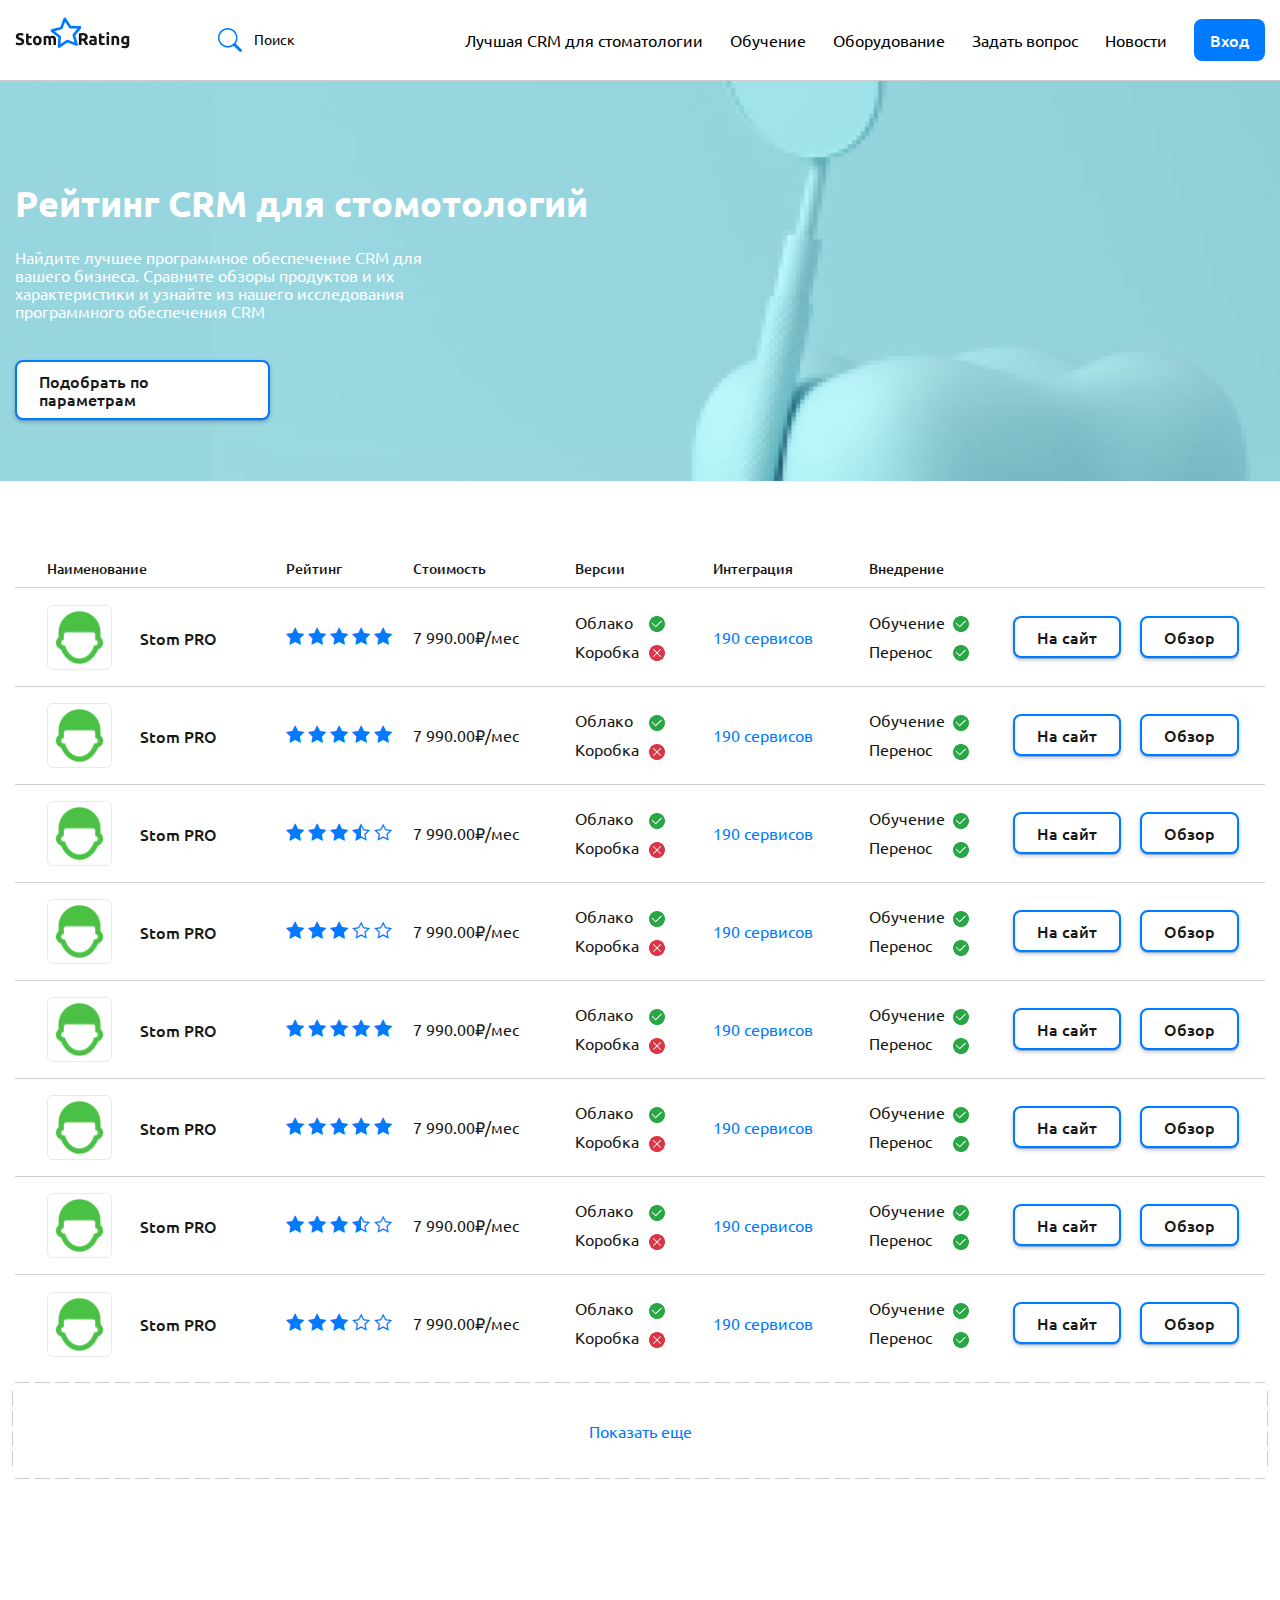
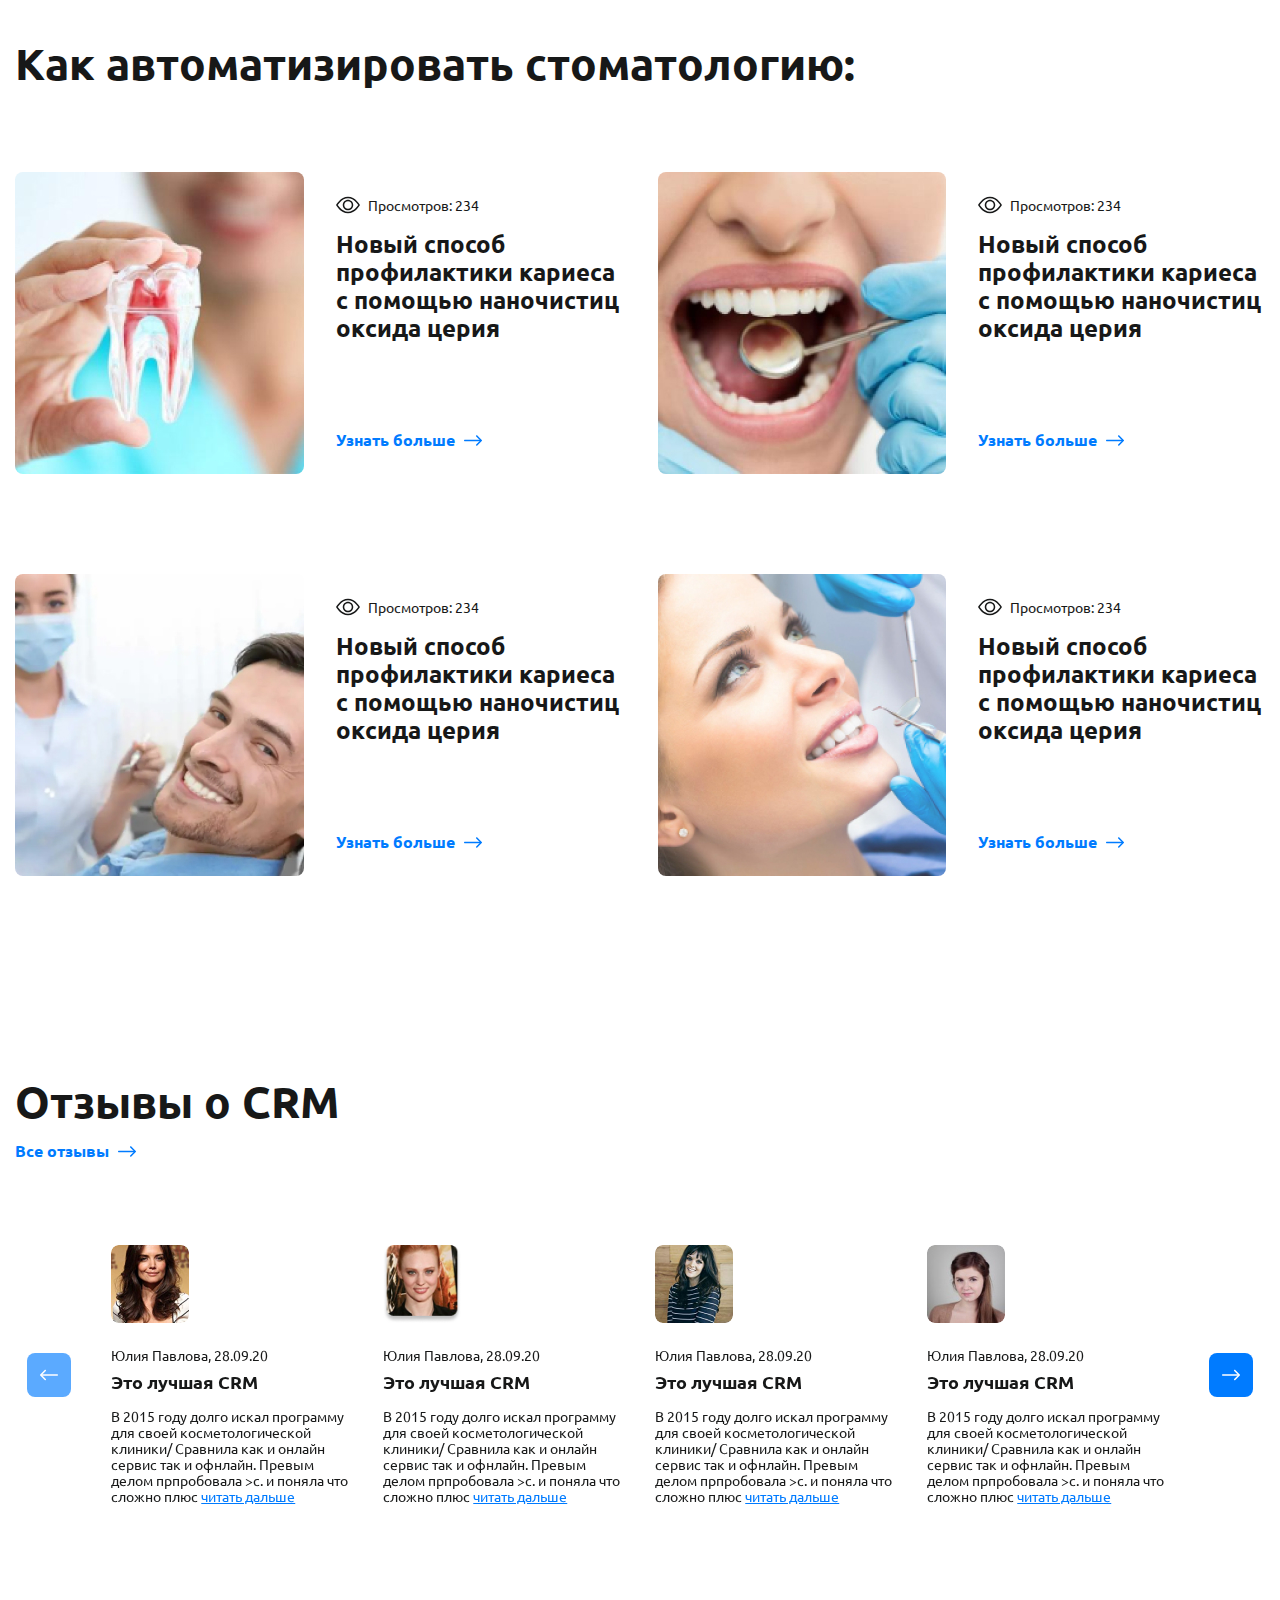
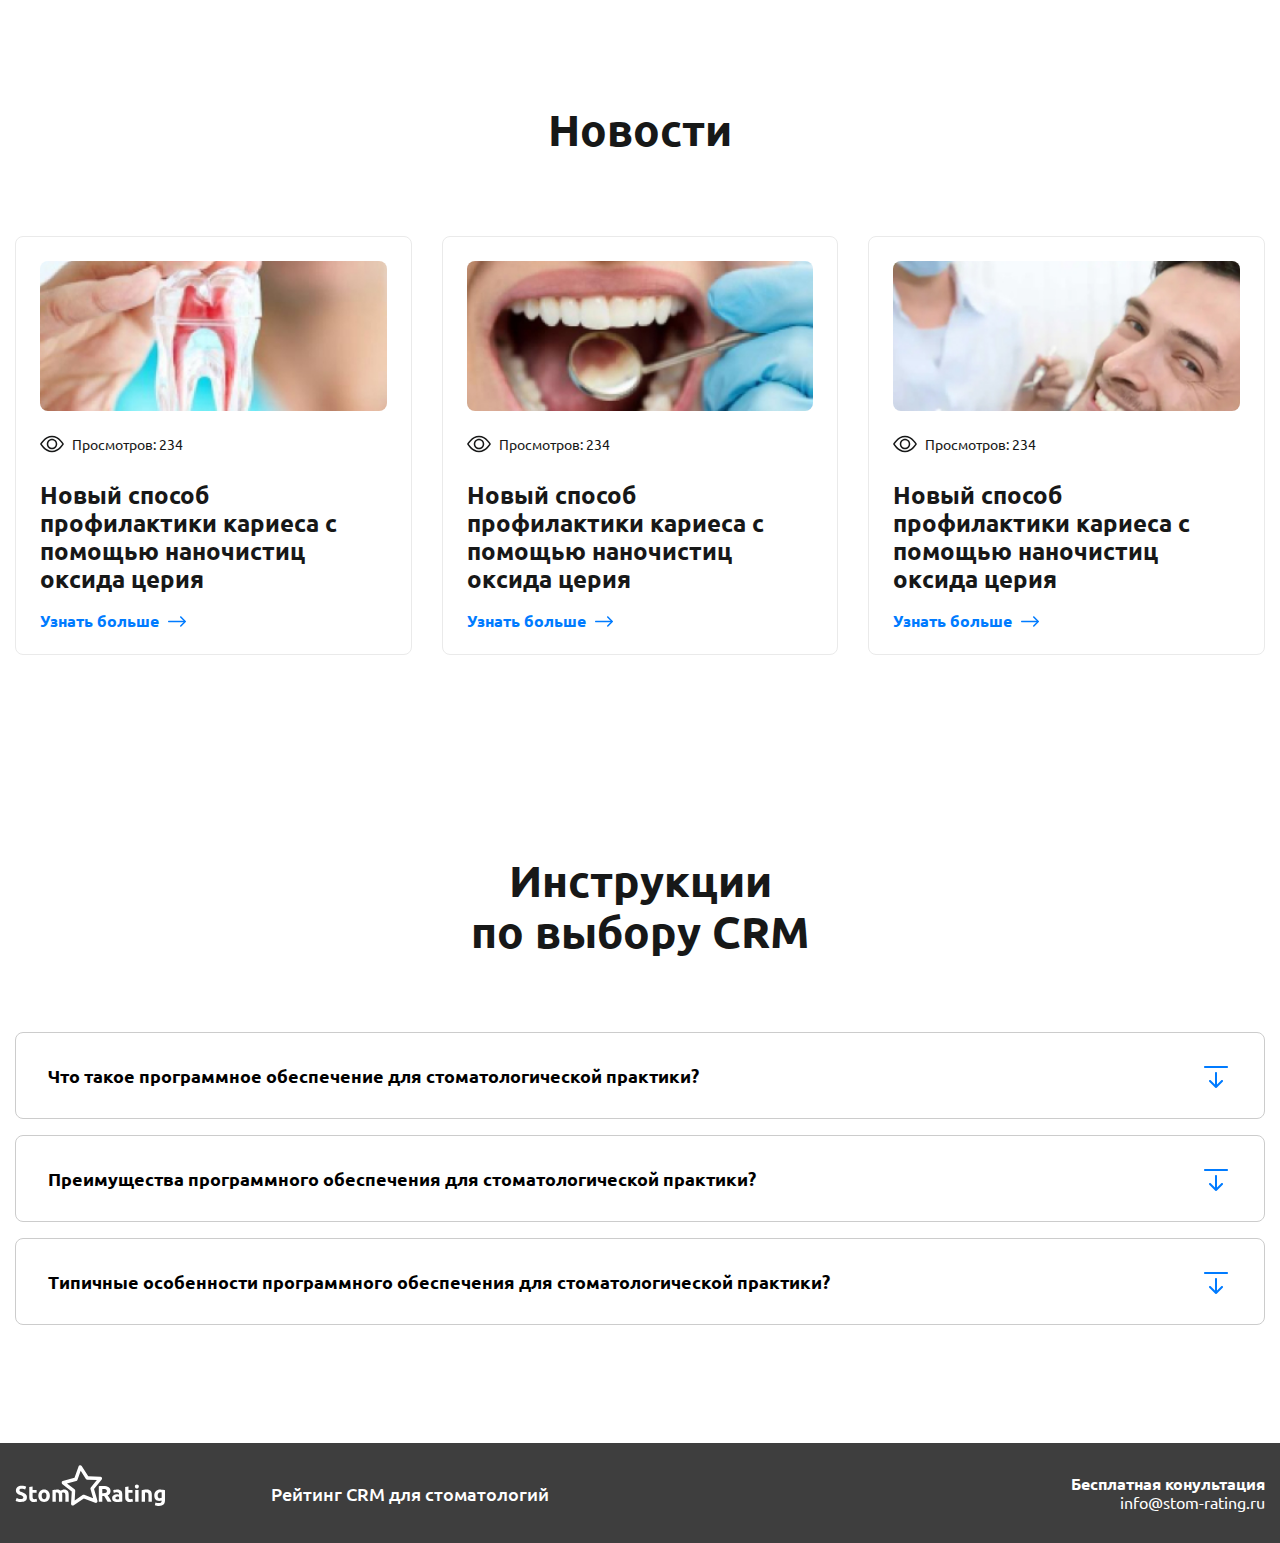
==== commit 8da3179c: "add page, fix task" ====
--- a/index.html
+++ b/index.html
@@ -83,9 +83,9 @@
 					<div class="main-banner__body container">
 						<div class="main-banner__content">
 
-							<div class="main-banner__title">
-								Рейтинг CRM для стамотологий
-							</div>
+							<h1 class="main-banner__title">
+								Рейтинг CRM для стомотологий
+							</h1>
 							<div class="main-banner__text">
 								<p>
 									Найдите лучшее программное обеспечение CRM для вашего бизнеса. Сравните обзоры продуктов и их характеристики и узнайте из нашего исследования программного обеспечения CRM
@@ -168,7 +168,7 @@
 							</div>
 						</div>
 					</div>
-				</section>
+				</section> 
 
 				<section class="table-block">
 					<div class="container">
@@ -176,6 +176,7 @@
 		    				
 							<tr>
 								<th>Наименование</th>
+								<th>Рейтинг</th>
 								<th>Стоимость</th>
 								<th>Версии</th>
 								<th>Интеграция</th>
@@ -184,10 +185,40 @@
 							</tr>
 							<tr>
 								<td class="td td_1">
-									<span class="ibg">
-										<img src="img/user-male.png" alt="">
-									</span>
-									Stom PRO Наименование Версии
+									<a href="#">
+										<span class="ibg">
+											<img src="img/user-male.png" alt="">
+										</span>
+										Stom PRO
+									</a>
+								</td>
+								<td class="table-rating">
+									<div class="rating-block">
+										<div class="rating">
+											<div class="rating__line">
+												<span class="icon-star-empty"></span>
+												<span class="icon-star-empty"></span>
+												<span class="icon-star-empty"></span>
+												<span class="icon-star-empty"></span>
+												<span class="icon-star-empty"></span>
+											</div>
+											<div class="rating__activeline">
+												<span class="icon-star-full"></span>
+												<span class="icon-star-full"></span>
+												<span class="icon-star-full"></span>
+												<span class="icon-star-full"></span>
+												<span class="icon-star-full"></span>
+											</div>
+											<input value="5" type="hidden" name="rating">
+											<div class="stars">
+												<span class="star"><i>Ужасно</i></span>
+												<span class="star"><i>Плохо</i></span>
+												<span class="star"><i>Нормально</i></span>
+												<span class="star"><i>Хорошо</i></span>
+												<span class="star"><i>Отлично</i></span>
+											</div>
+										</div>
+									</div>
 								</td>
 								<td class="td td_2">7 990.00₽/мес</td>
 								<td class="td td_3">
@@ -208,10 +239,40 @@
 							</tr>
 							<tr>
 								<td class="td td_1">
-									<span class="ibg">
-										<img src="img/user-male.png" alt="">
-									</span>
-									Stom PRO
+									<a href="#">
+										<span class="ibg">
+											<img src="img/user-male.png" alt="">
+										</span>
+										Stom PRO
+									</a>
+								</td>
+								<td class="table-rating">
+									<div class="rating-block">
+										<div class="rating">
+											<div class="rating__line">
+												<span class="icon-star-empty"></span>
+												<span class="icon-star-empty"></span>
+												<span class="icon-star-empty"></span>
+												<span class="icon-star-empty"></span>
+												<span class="icon-star-empty"></span>
+											</div>
+											<div class="rating__activeline">
+												<span class="icon-star-full"></span>
+												<span class="icon-star-full"></span>
+												<span class="icon-star-full"></span>
+												<span class="icon-star-full"></span>
+												<span class="icon-star-full"></span>
+											</div>
+											<input value="5" type="hidden" name="rating">
+											<div class="stars">
+												<span class="star"><i>Ужасно</i></span>
+												<span class="star"><i>Плохо</i></span>
+												<span class="star"><i>Нормально</i></span>
+												<span class="star"><i>Хорошо</i></span>
+												<span class="star"><i>Отлично</i></span>
+											</div>
+										</div>
+									</div>
 								</td>
 								<td class="td td_2">7 990.00₽/мес</td>
 								<td class="td td_3">
@@ -233,10 +294,40 @@
 
 							<tr>
 								<td class="td td_1">
-									<span class="ibg">
-										<img src="img/user-male.png" alt="">
-									</span>
-									Stom PRO
+									<a href="#">
+										<span class="ibg">
+											<img src="img/user-male.png" alt="">
+										</span>
+										Stom PRO
+									</a>
+								</td>
+								<td class="table-rating">
+									<div class="rating-block">
+										<div class="rating">
+											<div class="rating__line">
+												<span class="icon-star-empty"></span>
+												<span class="icon-star-empty"></span>
+												<span class="icon-star-empty"></span>
+												<span class="icon-star-empty"></span>
+												<span class="icon-star-empty"></span>
+											</div>
+											<div class="rating__activeline">
+												<span class="icon-star-full"></span>
+												<span class="icon-star-full"></span>
+												<span class="icon-star-full"></span>
+												<span class="icon-star-full"></span>
+												<span class="icon-star-full"></span>
+											</div>
+											<input value="3.5" type="hidden" name="rating">
+											<div class="stars">
+												<span class="star"><i>Ужасно</i></span>
+												<span class="star"><i>Плохо</i></span>
+												<span class="star"><i>Нормально</i></span>
+												<span class="star"><i>Хорошо</i></span>
+												<span class="star"><i>Отлично</i></span>
+											</div>
+										</div>
+									</div>
 								</td>
 								<td class="td td_2">7 990.00₽/мес</td>
 								<td class="td td_3">
@@ -254,13 +345,44 @@
 									<a class="btn-default-2" href="#">На сайт</a>
 									<a class="btn-default-2" href="#">Обзор</a>
 								</td>
-							</tr>	
+							</tr>
+
 							<tr>
 								<td class="td td_1">
-									<span class="ibg">
-										<img src="img/user-male.png" alt="">
-									</span>
-									Stom PRO
+									<a href="#">
+										<span class="ibg">
+											<img src="img/user-male.png" alt="">
+										</span>
+										Stom PRO
+									</a>
+								</td>
+								<td class="table-rating">
+									<div class="rating-block">
+										<div class="rating">
+											<div class="rating__line">
+												<span class="icon-star-empty"></span>
+												<span class="icon-star-empty"></span>
+												<span class="icon-star-empty"></span>
+												<span class="icon-star-empty"></span>
+												<span class="icon-star-empty"></span>
+											</div>
+											<div class="rating__activeline">
+												<span class="icon-star-full"></span>
+												<span class="icon-star-full"></span>
+												<span class="icon-star-full"></span>
+												<span class="icon-star-full"></span>
+												<span class="icon-star-full"></span>
+											</div>
+											<input value="3" type="hidden" name="rating">
+											<div class="stars">
+												<span class="star"><i>Ужасно</i></span>
+												<span class="star"><i>Плохо</i></span>
+												<span class="star"><i>Нормально</i></span>
+												<span class="star"><i>Хорошо</i></span>
+												<span class="star"><i>Отлично</i></span>
+											</div>
+										</div>
+									</div>
 								</td>
 								<td class="td td_2">7 990.00₽/мес</td>
 								<td class="td td_3">
@@ -278,13 +400,43 @@
 									<a class="btn-default-2" href="#">На сайт</a>
 									<a class="btn-default-2" href="#">Обзор</a>
 								</td>
-							</tr>	
+							</tr>
 							<tr>
 								<td class="td td_1">
-									<span class="ibg">
-										<img src="img/user-male.png" alt="">
-									</span>
-									Stom PRO
+									<a href="#">
+										<span class="ibg">
+											<img src="img/user-male.png" alt="">
+										</span>
+										Stom PRO
+									</a>
+								</td>
+								<td class="table-rating">
+									<div class="rating-block">
+										<div class="rating">
+											<div class="rating__line">
+												<span class="icon-star-empty"></span>
+												<span class="icon-star-empty"></span>
+												<span class="icon-star-empty"></span>
+												<span class="icon-star-empty"></span>
+												<span class="icon-star-empty"></span>
+											</div>
+											<div class="rating__activeline">
+												<span class="icon-star-full"></span>
+												<span class="icon-star-full"></span>
+												<span class="icon-star-full"></span>
+												<span class="icon-star-full"></span>
+												<span class="icon-star-full"></span>
+											</div>
+											<input value="5" type="hidden" name="rating">
+											<div class="stars">
+												<span class="star"><i>Ужасно</i></span>
+												<span class="star"><i>Плохо</i></span>
+												<span class="star"><i>Нормально</i></span>
+												<span class="star"><i>Хорошо</i></span>
+												<span class="star"><i>Отлично</i></span>
+											</div>
+										</div>
+									</div>
 								</td>
 								<td class="td td_2">7 990.00₽/мес</td>
 								<td class="td td_3">
@@ -302,13 +454,43 @@
 									<a class="btn-default-2" href="#">На сайт</a>
 									<a class="btn-default-2" href="#">Обзор</a>
 								</td>
-							</tr>	
+							</tr>
 							<tr>
 								<td class="td td_1">
-									<span class="ibg">
-										<img src="img/user-male.png" alt="">
-									</span>
-									Stom PRO
+									<a href="#">
+										<span class="ibg">
+											<img src="img/user-male.png" alt="">
+										</span>
+										Stom PRO
+									</a>
+								</td>
+								<td class="table-rating">
+									<div class="rating-block">
+										<div class="rating">
+											<div class="rating__line">
+												<span class="icon-star-empty"></span>
+												<span class="icon-star-empty"></span>
+												<span class="icon-star-empty"></span>
+												<span class="icon-star-empty"></span>
+												<span class="icon-star-empty"></span>
+											</div>
+											<div class="rating__activeline">
+												<span class="icon-star-full"></span>
+												<span class="icon-star-full"></span>
+												<span class="icon-star-full"></span>
+												<span class="icon-star-full"></span>
+												<span class="icon-star-full"></span>
+											</div>
+											<input value="5" type="hidden" name="rating">
+											<div class="stars">
+												<span class="star"><i>Ужасно</i></span>
+												<span class="star"><i>Плохо</i></span>
+												<span class="star"><i>Нормально</i></span>
+												<span class="star"><i>Хорошо</i></span>
+												<span class="star"><i>Отлично</i></span>
+											</div>
+										</div>
+									</div>
 								</td>
 								<td class="td td_2">7 990.00₽/мес</td>
 								<td class="td td_3">
@@ -326,13 +508,44 @@
 									<a class="btn-default-2" href="#">На сайт</a>
 									<a class="btn-default-2" href="#">Обзор</a>
 								</td>
-							</tr>	
+							</tr>
+
 							<tr>
 								<td class="td td_1">
-									<span class="ibg">
-										<img src="img/user-male.png" alt="">
-									</span>
-									Stom PRO
+									<a href="#">
+										<span class="ibg">
+											<img src="img/user-male.png" alt="">
+										</span>
+										Stom PRO
+									</a>
+								</td>
+								<td class="table-rating">
+									<div class="rating-block">
+										<div class="rating">
+											<div class="rating__line">
+												<span class="icon-star-empty"></span>
+												<span class="icon-star-empty"></span>
+												<span class="icon-star-empty"></span>
+												<span class="icon-star-empty"></span>
+												<span class="icon-star-empty"></span>
+											</div>
+											<div class="rating__activeline">
+												<span class="icon-star-full"></span>
+												<span class="icon-star-full"></span>
+												<span class="icon-star-full"></span>
+												<span class="icon-star-full"></span>
+												<span class="icon-star-full"></span>
+											</div>
+											<input value="3.5" type="hidden" name="rating">
+											<div class="stars">
+												<span class="star"><i>Ужасно</i></span>
+												<span class="star"><i>Плохо</i></span>
+												<span class="star"><i>Нормально</i></span>
+												<span class="star"><i>Хорошо</i></span>
+												<span class="star"><i>Отлично</i></span>
+											</div>
+										</div>
+									</div>
 								</td>
 								<td class="td td_2">7 990.00₽/мес</td>
 								<td class="td td_3">
@@ -350,13 +563,44 @@
 									<a class="btn-default-2" href="#">На сайт</a>
 									<a class="btn-default-2" href="#">Обзор</a>
 								</td>
-							</tr>	
+							</tr>
+
 							<tr>
 								<td class="td td_1">
-									<span class="ibg">
-										<img src="img/user-male.png" alt="">
-									</span>
-									Stom PRO
+									<a href="#">
+										<span class="ibg">
+											<img src="img/user-male.png" alt="">
+										</span>
+										Stom PRO
+									</a>
+								</td>
+								<td class="table-rating">
+									<div class="rating-block">
+										<div class="rating">
+											<div class="rating__line">
+												<span class="icon-star-empty"></span>
+												<span class="icon-star-empty"></span>
+												<span class="icon-star-empty"></span>
+												<span class="icon-star-empty"></span>
+												<span class="icon-star-empty"></span>
+											</div>
+											<div class="rating__activeline">
+												<span class="icon-star-full"></span>
+												<span class="icon-star-full"></span>
+												<span class="icon-star-full"></span>
+												<span class="icon-star-full"></span>
+												<span class="icon-star-full"></span>
+											</div>
+											<input value="3" type="hidden" name="rating">
+											<div class="stars">
+												<span class="star"><i>Ужасно</i></span>
+												<span class="star"><i>Плохо</i></span>
+												<span class="star"><i>Нормально</i></span>
+												<span class="star"><i>Хорошо</i></span>
+												<span class="star"><i>Отлично</i></span>
+											</div>
+										</div>
+									</div>
 								</td>
 								<td class="td td_2">7 990.00₽/мес</td>
 								<td class="td td_3">
@@ -374,7 +618,10 @@
 									<a class="btn-default-2" href="#">На сайт</a>
 									<a class="btn-default-2" href="#">Обзор</a>
 								</td>
-							</tr>		    					
+							</tr>
+		
+	
+
 		         		 </table> 
 		         		 <div class="table-block__btn-load-more">
 		         		 	<span></span>
@@ -385,9 +632,9 @@
 
 				<section class="good-to-know">
 					<div class="container">
-						<div class="good-to-know__title title">
-							Полезно знать
-						</div>
+						<h2 class="good-to-know__title title">
+							Как автоматизировать стоматологию:
+						</h2>
 						<div class="good-to-know__body">
 
 							<div class="good-to-know__item item-good-to-know">
@@ -496,9 +743,9 @@
 
 				<section class="reviews-block">
 					<div class="container">
-						<div class="reviews-block__title title">
+						<h2 class="reviews-block__title title">
 							Отзывы о CRM
-						</div>
+						</h2>
 						<div class="reviews-block__all-reviews-link">
 							<a href="#" class="link-arrow-right">Все отзывы</a>
 						</div>
@@ -612,9 +859,9 @@
 
 				<section class="news-block">
 					<div class="container">
-						<div class="news-block__title title">
+						<h2 class="news-block__title title">
 							Новости
-						</div>
+						</h2>
 						<div class="news-block__cards">
 
 							<div class="news-block__card card-news">
@@ -686,10 +933,10 @@
 
 				<section class="instruction-block">
 					<div class="container">
-						<div class="instruction-block__title title">
+						<h2 class="instruction-block__title title">
 							Инструкции <br>
 							по выбору CRM
-						</div>
+						</h2>
 						<ul class="instruction _spollers">
 							<li>
 								<div class="instruction__title _spoller">
--- a/css/style.min.css
+++ b/css/style.min.css
@@ -1 +1 @@
-@font-face{font-family:Ubuntu;font-display:swap;src:url(../fonts/Ubuntu-Bold.woff) format("woff"),url(../fonts/Ubuntu-Bold.woff2) format("woff2");font-weight:700;font-style:normal}@font-face{font-family:Ubuntu-BoldItalic;font-display:swap;src:url(../fonts/Ubuntu-BoldItalic.woff) format("woff"),url(../fonts/Ubuntu-BoldItalic.woff2) format("woff2");font-weight:700;font-style:normal}@font-face{font-family:Ubuntu-Italic;font-display:swap;src:url(../fonts/Ubuntu-Italic.woff) format("woff"),url(../fonts/Ubuntu-Italic.woff2) format("woff2");font-weight:400;font-style:normal}@font-face{font-family:Ubuntu;font-display:swap;src:url(../fonts/Ubuntu-Light.woff) format("woff"),url(../fonts/Ubuntu-Light.woff2) format("woff2");font-weight:300;font-style:normal}@font-face{font-family:Ubuntu-LightItalic;font-display:swap;src:url(../fonts/Ubuntu-LightItalic.woff) format("woff"),url(../fonts/Ubuntu-LightItalic.woff2) format("woff2");font-weight:300;font-style:normal}@font-face{font-family:Ubuntu;font-display:swap;src:url(../fonts/Ubuntu-Medium.woff) format("woff"),url(../fonts/Ubuntu-Medium.woff2) format("woff2");font-weight:500;font-style:normal}@font-face{font-family:Ubuntu-MediumItalic;font-display:swap;src:url(../fonts/Ubuntu-MediumItalic.woff) format("woff"),url(../fonts/Ubuntu-MediumItalic.woff2) format("woff2");font-weight:500;font-style:normal}@font-face{font-family:Ubuntu;font-display:swap;src:url(../fonts/Ubuntu-Regular.woff) format("woff"),url(../fonts/Ubuntu-Regular.woff2) format("woff2");font-weight:400;font-style:normal}@font-face{font-family:icomoon;font-display:swap;src:url(../fonts/icomoon.woff) format("woff"),url(../fonts/icomoon.woff2) format("woff2");font-weight:400;font-style:normal}/*! normalize.css v8.0.1 | MIT License | github.com/necolas/normalize.css */html{line-height:1.15;-webkit-text-size-adjust:100%}body{margin:0}main{display:block}h1{font-size:2em;margin:.67em 0}hr{-webkit-box-sizing:content-box;box-sizing:content-box;height:0;overflow:visible}pre{font-family:monospace,monospace;font-size:1em}a{background-color:transparent}abbr[title]{border-bottom:none;text-decoration:underline;-webkit-text-decoration:underline dotted;text-decoration:underline dotted}b,strong{font-weight:bolder}code,kbd,samp{font-family:monospace,monospace;font-size:1em}small{font-size:80%}sub,sup{font-size:75%;line-height:0;position:relative;vertical-align:baseline}sub{bottom:-.25em}sup{top:-.5em}img{border-style:none}button,input,optgroup,select,textarea{font-family:inherit;font-size:100%;line-height:1.15;margin:0}button,input{overflow:visible}button,select{text-transform:none}[type=button],[type=reset],[type=submit],button{-webkit-appearance:button}[type=button]::-moz-focus-inner,[type=reset]::-moz-focus-inner,[type=submit]::-moz-focus-inner,button::-moz-focus-inner{border-style:none;padding:0}[type=button]:-moz-focusring,[type=reset]:-moz-focusring,[type=submit]:-moz-focusring,button:-moz-focusring{outline:1px dotted ButtonText}fieldset{padding:.35em .75em .625em}legend{-webkit-box-sizing:border-box;box-sizing:border-box;color:inherit;display:table;max-width:100%;padding:0;white-space:normal}progress{vertical-align:baseline}textarea{overflow:auto}[type=checkbox],[type=radio]{-webkit-box-sizing:border-box;box-sizing:border-box;padding:0}[type=number]::-webkit-inner-spin-button,[type=number]::-webkit-outer-spin-button{height:auto}[type=search]{-webkit-appearance:textfield;outline-offset:-2px}[type=search]::-webkit-search-decoration{-webkit-appearance:none}::-webkit-file-upload-button{-webkit-appearance:button;font:inherit}details{display:block}summary{display:list-item}template{display:none}[hidden]{display:none}@font-face{font-family:icomoon;src:url(../fonts/icomoon.eot?6o98gs);src:url(../fonts/icomoon.eot?6o98gs#iefix) format("embedded-opentype"),url(../fonts/icomoon.ttf?6o98gs) format("truetype"),url(../fonts/icomoon.woff?6o98gs) format("woff"),url(../fonts/icomoon.svg?6o98gs#icomoon) format("svg");font-weight:400;font-style:normal;font-display:block}[class*=" icon-"],[class^=icon-]{font-family:icomoon;speak:never;font-style:normal;font-weight:400;font-variant:normal;text-transform:none;line-height:1;-webkit-font-smoothing:antialiased;-moz-osx-font-smoothing:grayscale}.icon-arrow-down:before{content:"\e907"}.icon-arrow-up:before{content:"\e908"}.icon-keyboard_arrow_down:before{content:"\e902"}.icon-keyboard_arrow_right:before{content:"\e900"}.icon-arrow-thin-up:before{content:"\e903"}.icon-arrow-thin-down:before{content:"\e904"}.icon-arrow-right:before{content:"\e905"}.icon-arrow-left:before{content:"\e906"}.icon-chevron-thin-left:before{content:"\e90b"}.icon-chevron-thin-right:before{content:"\e90c"}.icon-star-empty:before{content:"\e9d7"}.icon-star-full:before{content:"\e9d9"}.icon-play3:before{content:"\ea1c"}.icon-pause2:before{content:"\ea1d"}*{padding:0;margin:0;border:0}*,:after,:before{-webkit-box-sizing:border-box;box-sizing:border-box}:active,:focus{outline:0}a:active,a:focus{outline:0}aside,footer,header,nav,section{display:block}body,html{height:100%;min-width:320px;margin:0 auto}body{line-height:1;font-family:Ubuntu,sans-serif;-ms-text-size-adjust:100%;-moz-text-size-adjust:100%;-webkit-text-size-adjust:100%;color:#171818;font-size:14px;opacity:0;-webkit-transition:opacity .8s ease;-o-transition:opacity .8s ease;transition:opacity .8s ease;-webkit-transition-delay:.5s;-o-transition-delay:.5s;transition-delay:.5s}body.lock{overflow:hidden}body.isload{opacity:1}button,input,textarea{font-family:Ubuntu,sans-serif}input::-ms-clear{display:none}button{cursor:pointer}button::-moz-focus-inner{padding:0;border:0}a,a:visited{text-decoration:none}a:hover{text-decoration:none}ul li{list-style:none}img{vertical-align:top}h1,h2,h3,h4,h5,h6{font-weight:inherit;font-size:inherit}.wrapper{width:100%;min-height:100%;overflow:hidden}.page{height:100%;padding-top:80px}.container{max-width:1330px;margin:0 auto;width:100%;padding:0 15px}.ibg{position:relative}.ibg img{position:absolute;width:100%;height:100%;top:0;left:0;-o-object-fit:cover;object-fit:cover}.logo{max-width:116px}.logo img{width:100%}.link{font-weight:400;font-size:16px;line-height:18px;color:#007bff;-webkit-transition:all .2s ease;-o-transition:all .2s ease;transition:all .2s ease}.link-arrow-right{font-weight:700;font-size:16px;line-height:18px;color:#007bff;-webkit-transition:all .2s ease;-o-transition:all .2s ease;transition:all .2s ease;position:relative;padding-right:30px}.link-arrow-right:before{position:absolute;content:url(../img/icons/Arrow-right.svg);top:60%;right:0;-webkit-transform:translateY(-50%);-ms-transform:translateY(-50%);transform:translateY(-50%);-webkit-transition:all .2s ease;-o-transition:all .2s ease;transition:all .2s ease}.link-2{font-weight:400;font-size:14px;line-height:16px;text-decoration:underline;color:#007bff;-webkit-transition:all .2s ease;-o-transition:all .2s ease;transition:all .2s ease}.title{font-weight:700;font-size:44px;line-height:51px}.title-2{font-weight:700;font-size:28px;line-height:30px}.btn-default{background:#007bff;display:inline-block;padding:12px 16px;border-radius:8px;color:#fff;font-size:16px;line-height:18.38px;font-weight:500;-webkit-transition:all .2s ease;-o-transition:all .2s ease;transition:all .2s ease}.btn-default-promo-code{background:#007bff;display:inline-block;padding:12px 16px 12px 57px;border-radius:8px;color:#fff;font-size:16px;line-height:18.38px;font-weight:500;-webkit-transition:all .2s ease;-o-transition:all .2s ease;transition:all .2s ease;position:relative}.btn-default-promo-code:before{position:absolute;content:'';top:50%;left:20px;-webkit-transform:translateY(-50%);-ms-transform:translateY(-50%);transform:translateY(-50%);width:24px;height:24px;background:url(../img/icons/box.svg) center no-repeat;background-size:contain}.btn-default-2{display:inline-block;background:#fff;font-weight:500;font-size:16px;line-height:18px;color:#171818;border:2px solid #007bff;-webkit-box-shadow:0 2px 4px rgba(0,0,0,.24),0 1px 0 rgba(85,162,248,.48);box-shadow:0 2px 4px rgba(0,0,0,.24),0 1px 0 rgba(85,162,248,.48);border-radius:8px;padding:10px 22px;cursor:pointer;-webkit-transition:all .2s ease;-o-transition:all .2s ease;transition:all .2s ease}.green-btn{display:inline-block;background:#28a745;border-radius:32px;padding:6px 12px;color:#fff;font-weight:700;font-size:12px;line-height:14px;-webkit-transition:all .2s ease;-o-transition:all .2s ease;transition:all .2s ease;position:relative;top:0}.views{position:relative;font-weight:400;font-size:14px;line-height:16px;padding-left:32px}.views:before{position:absolute;content:url(../img/icons/Eye.svg);top:-4px;left:0}.breadcrumbs{margin:25px 0;font-weight:400;font-size:16px;line-height:18px;color:#171818}.breadcrumbs>li{display:inline-block;-webkit-transition:all .2s ease;-o-transition:all .2s ease;transition:all .2s ease}.breadcrumbs>li.active>a{font-weight:400;font-size:16px;line-height:18px;color:#171818}.breadcrumbs>li>a{font-weight:400;font-size:16px;line-height:18px;color:rgba(23,24,24,.64);-webkit-transition:all .2s ease;-o-transition:all .2s ease;transition:all .2s ease}.breadcrumbs>li:not(:first-child):before{content:'/';margin-right:5px;color:rgba(23,24,24,.64)}.breadcrumbs>li:not(:first-child).active:before{color:#171818}.slick-slider{position:relative}.slick-slider .slick-list,.slick-slider .slick-track{-webkit-transform:translate3d(0,0,0);-ms-transform:translate3d(0,0,0);transform:translate3d(0,0,0)}.slick-slider .slick-list{position:relative;overflow:hidden;width:100%}.slick-slider .slick-track{position:relative;width:100%;display:-webkit-box;display:-ms-flexbox;display:flex}.slick-slider .slick-slide{position:relative}.burger-wrap{margin-left:10px;display:inline-block;border-radius:4px}.burger-wrap .burger{width:18px;height:18px;display:-webkit-box;display:-ms-flexbox;display:flex;-webkit-box-pack:center;-ms-flex-pack:center;justify-content:center;-webkit-box-align:center;-ms-flex-align:center;align-items:center;-webkit-box-orient:vertical;-webkit-box-direction:normal;-ms-flex-direction:column;flex-direction:column;position:relative;cursor:pointer}.burger-wrap .burger span{width:16px;height:2px;display:block;background:#000;position:absolute;-webkit-transition:all .2s;-o-transition:all .2s;transition:all .2s;border-radius:5px}.burger-wrap .burger span:nth-child(1){top:3px}.burger-wrap .burger span:nth-child(2){background:#000}.burger-wrap .burger span:nth-child(3){background:#000}.burger-wrap .burger span:nth-child(4){bottom:3px}.burger-wrap .second{-webkit-transform:rotate(45deg) scale(1)!important;-ms-transform:rotate(45deg) scale(1)!important;transform:rotate(45deg) scale(1)!important;background:#000}.burger-wrap .third{-webkit-transform:rotate(-45deg) scale(1)!important;-ms-transform:rotate(-45deg) scale(1)!important;transform:rotate(-45deg) scale(1)!important;background:#000}.burger-wrap .first{-webkit-transform:scale(0)!important;-ms-transform:scale(0)!important;transform:scale(0)!important}.burger-wrap .fourth{-webkit-transform:scale(0)!important;-ms-transform:scale(0)!important;transform:scale(0)!important}.btn{display:-webkit-inline-box;display:-ms-inline-flexbox;display:inline-flex;padding:0 0}.btn._fw{width:100%}.select{position:relative}.select__item{position:relative}.select__title{color:#000;background-color:#fff;cursor:pointer;border-radius:4px}.select__value{display:-webkit-box;display:-ms-flexbox;display:flex;color:#000;height:30px;padding:0 14px 0 39px;-webkit-box-align:center;-ms-flex-align:center;align-items:center;-webkit-box-pack:justify;-ms-flex-pack:justify;justify-content:space-between;-webkit-box-orient:horizontal;-webkit-box-direction:reverse;-ms-flex-direction:row-reverse;flex-direction:row-reverse}.select__value span{height:1em;overflow:hidden;display:-webkit-box;-webkit-line-clamp:1;-webkit-box-orient:vertical}.select__value:before{content:"";display:inline-block;-webkit-transition:all .3s ease 0s;-o-transition:all .3s ease 0s;transition:all .3s ease 0s;width:8px;height:7px;background:url(../img/icons/select-arrow.svg) center/100% no-repeat}.select__input{width:100%;background-color:transparent;height:100%}.select__options{color:#000;display:none;position:absolute;top:29px;border-radius:0 0 4px 4px;min-width:100%;left:0;background-color:#fff;border-top:0;border:1px solid #d9d9d9;border-top:0;font-size:14px;padding:10px 0 5px 0}.select__option{cursor:pointer;padding:5px 15px;margin:0}.select._active{z-index:5}.select._active .select__value:before{-webkit-transform:rotate(-180deg);-ms-transform:rotate(-180deg);transform:rotate(-180deg)}.select._active .select__options{display:block}input[type=email],input[type=tel],input[type=text],textarea{-webkit-appearance:none;-moz-appearance:none;appearance:none}.input{border-radius:0!important;width:100%;display:block;padding:0 20px}textarea.input{resize:none;padding:0 0}.checkbox{position:relative}.checkbox__input{position:absolute;width:0;height:0;opacity:0;visibility:hidden}.checkbox__input:checked+.checkbox__text:before{background:#fff url(../img/icons/check.svg) center no-repeat}.checkbox__text{display:-webkit-inline-box;display:-ms-inline-flexbox;display:inline-flex;-webkit-box-align:center;-ms-flex-align:center;align-items:center;position:relative;font-size:16px;color:#fff;letter-spacing:-.3px;line-height:calc(20 / 16);cursor:pointer}.checkbox__text:before{content:"";-ms-flex-item-align:start;align-self:flex-start;margin:0 14px 0 0;-webkit-box-flex:0;-ms-flex:0 0 20px;flex:0 0 20px;left:0;top:0;width:20px;height:18px;background:#fff;border:1px solid #a7a9ac}.checkbox a{color:#fff;text-decoration:underline}.checkbox._error .checkbox__text:before{border:1px solid #ee1212}.options{display:-webkit-box;display:-ms-flexbox;display:flex;-webkit-box-orient:vertical;-webkit-box-direction:normal;-ms-flex-direction:column;flex-direction:column;-webkit-box-align:start;-ms-flex-align:start;align-items:flex-start}.options__item{position:relative;cursor:pointer}.options__input{position:absolute;width:0;height:0;opacity:0;left:0;top:0;visibility:hidden}.options__input:checked+.options__text:after{-webkit-transform:scale(1);-ms-transform:scale(1);transform:scale(1)}.options__text{display:-webkit-inline-box;display:-ms-inline-flexbox;display:inline-flex;-webkit-box-align:center;-ms-flex-align:center;align-items:center;position:relative;font-size:16px;color:#fff;letter-spacing:-.3px;line-height:calc(20 / 16)}.options__text:before{content:"";-ms-flex-item-align:start;align-self:flex-start;margin:0 14px 0 0;-webkit-box-flex:0;-ms-flex:0 0 20px;flex:0 0 20px;left:0;top:0;border-radius:50%;width:20px;height:18px;background:#fff;border:1px solid #a7a9ac}.options__text:after{content:"";-webkit-transition:all .3s ease 0s;-o-transition:all .3s ease 0s;transition:all .3s ease 0s;-webkit-transform:scale(0);-ms-transform:scale(0);transform:scale(0);width:10px;height:10px;border-radius:50%;background-color:#77243a;position:absolute;left:5px;top:4px}.option{position:relative;cursor:pointer;padding-left:25px;line-height:16px;margin-bottom:10px;font-size:15px;font-weight:300}.option:last-child{margin-bottom:0}.option input{display:none}.option:before{position:absolute;left:0;top:0;width:16px;height:16px;content:'';border:1px solid #7f7f7f;border-radius:4px;z-index:2}.option.active:before{background:url(../img/icons/chek.svg) center 1px no-repeat}.option.active:after{background:#007bff;border:1px solid #007bff}.option:after{position:absolute;left:0;top:0;width:16px;height:16px;content:'';border:1px solid #7f7f7f;border-radius:4px;z-index:1}.rating-block{display:table;font-size:0;width:138px;height:30px}.rating{display:inline-block;position:relative;vertical-align:middle;width:100%;height:25px}.rating.edit .star{cursor:pointer}.rating .star{width:17px;height:14px;display:inline-block;position:relative;z-index:3}.rating__line{position:absolute;width:auto;height:24px;top:0;left:0;z-index:1;background-size:136px 100%;display:-webkit-box;display:-ms-flexbox;display:flex;font-size:24px;color:#007bff}.rating__line>span{margin-right:4px}.rating__activeline{position:absolute;width:0;height:24px;top:0;left:0;z-index:2;background-size:136px 100%;display:-webkit-box;display:-ms-flexbox;display:flex;font-size:24px;overflow:hidden;color:#007bff}.rating__activeline>span{margin-right:4px}.rating__value{display:inline-block;color:#1b3139;font-size:14px;line-height:13px;vertical-align:middle;margin:8px 0}.quantity{width:88px;height:40px;display:-webkit-box;display:-ms-flexbox;display:flex;border:1px solid rgba(166,166,166,.45)}.quantity__button{-webkit-box-flex:0;-ms-flex:0 0 30px;flex:0 0 30px;position:relative;cursor:pointer}.quantity__button::after,.quantity__button::before{content:"";position:absolute;top:50%;left:50%;-webkit-transition:all .3s ease 0s;-o-transition:all .3s ease 0s;transition:all .3s ease 0s;margin:0 0 0 -4.5px;background-color:#a6a6a6;width:9px;height:1px}.quantity__button_plus::before{-webkit-transform:rotate(-90deg);-ms-transform:rotate(-90deg);transform:rotate(-90deg)}.quantity__input{-webkit-box-flex:1;-ms-flex:1 1 auto;flex:1 1 auto}.quantity__input input{height:100%;color:#a6a6a6;font-size:12px;width:100%;text-align:center}table th{font-weight:700}table td,table th{padding:9px 15px 9px 0;text-align:left}.header{position:fixed;top:0;left:0;width:100%;border-bottom:1px solid #ccc;-webkit-transition:all .8s ease;-o-transition:all .8s ease;transition:all .8s ease;background:#fff;z-index:100}.header.open{border-bottom:1px solid transparent}.header__body{min-height:80px;padding:10px 0;display:-webkit-box;display:-ms-flexbox;display:flex;-webkit-box-align:center;-ms-flex-align:center;align-items:center}.header__column_1{-webkit-box-flex:0;-ms-flex:0 1 auto;flex:0 1 auto;margin-right:15px}.header__column_2{-webkit-box-flex:1;-ms-flex:1 1 auto;flex:1 1 auto;display:-webkit-box;display:-ms-flexbox;display:flex;-webkit-box-pack:center;-ms-flex-pack:center;justify-content:center;margin-right:15px}.header__column_3{-webkit-box-flex:0;-ms-flex:0 0 auto;flex:0 0 auto}.header__logo{margin-bottom:15px}.header__nav>ul{text-align:right}.header__nav>ul>li{display:inline-block}.header__nav>ul>li:not(:last-child){margin-right:24px}.header__nav>ul>li>a{display:inline-block;color:#000;font-size:16px;line-height:18.38px;-webkit-transition:all .2s ease;-o-transition:all .2s ease;transition:all .2s ease}.header__nav>ul>li>a.btn-default{color:#fff}.search{margin-right:74px}.search__item{display:-webkit-box;display:-ms-flexbox;display:flex;-webkit-transition:all .2s ease;-o-transition:all .2s ease;transition:all .2s ease}.search__item._focus .input{width:150px;border-bottom:1px solid #ccc;opacity:1;color:#171818;letter-spacing:.7px;margin-left:12px}.search__item._focus button{opacity:1;min-width:30px;width:30px}.search__item._focus .search__icon{opacity:0;width:0;lex:0 0 0}.search__icon{-webkit-box-flex:0;-ms-flex:0 0 24px;flex:0 0 24px;cursor:pointer;display:-webkit-box;display:-ms-flexbox;display:flex;-webkit-box-align:center;-ms-flex-align:center;align-items:center}.search__icon img{width:100%}.search .input{padding-left:0;padding-right:0;margin-left:12px;border-bottom:1px solid transparent;-webkit-transition:all .2s ease;-o-transition:all .2s ease;transition:all .2s ease;min-width:50px;width:50px}.search button{min-width:0;width:0;background:0 0;height:30px;display:-webkit-box;display:-ms-flexbox;display:flex;-webkit-box-pack:center;-ms-flex-pack:center;justify-content:center;-webkit-box-align:center;-ms-flex-align:center;align-items:center;-webkit-transition:all .2s ease;-o-transition:all .2s ease;transition:all .2s ease;opacity:0}.search button>span{width:60%;height:80%}.search button>span>img{width:100%}.main-banner{min-height:370px;position:relative;display:-webkit-box;display:-ms-flexbox;display:flex;-webkit-box-orient:vertical;-webkit-box-direction:normal;-ms-flex-direction:column;flex-direction:column}.main-banner__bg{position:absolute;top:0;left:0;width:100%;height:100%;z-index:-1}.main-banner__body{padding:79px 15px;color:#fff;-webkit-box-flex:1;-ms-flex:1 1 auto;flex:1 1 auto;display:-webkit-box;display:-ms-flexbox;display:flex;-webkit-box-align:center;-ms-flex-align:center;align-items:center}.main-banner__title{font-size:36px;font-weight:700;line-height:41px}.main-banner__text{font-weight:400;font-size:16px;line-height:18px;max-width:443px;margin-bottom:40px}.main-banner__text>p{margin:15px 0}.main-banner__btn-filter{position:relative;height:42px}.main-banner__btn-filter .filter{position:absolute;top:0;left:0}.filter{border:2px solid #007bff;width:255px;background:#fff;border-radius:8px;-webkit-box-shadow:0 2px 4px rgba(0,0,0,.24),0 1px 0 rgba(85,162,248,.48);box-shadow:0 2px 4px rgba(0,0,0,.24),0 1px 0 rgba(85,162,248,.48);-webkit-transition:all .4s ease;-o-transition:all .4s ease;transition:all .4s ease;z-index:10}.filter._active{width:302px;border:2px solid #fff}.filter._active .title-2{font-size:16px;opacity:1;position:relative;top:11px}.filter._active .title-1{font-size:0;opacity:0;-webkit-transition:all .2s ease;-o-transition:all .2s ease;transition:all .2s ease}.filter .title-2{font-size:0;opacity:0;-webkit-transition:all .2s ease;-o-transition:all .2s ease;transition:all .2s ease}.filter .title-1{font-size:16px;opacity:1;-webkit-transition:all .2s ease;-o-transition:all .2s ease;transition:all .2s ease}.filter__title{min-height:42px;color:#171818;width:100%;font-weight:500;font-size:16px;line-height:18px;display:-webkit-box;display:-ms-flexbox;display:flex;-webkit-box-align:center;-ms-flex-align:center;align-items:center;padding:10px 22px;cursor:pointer}.filter__title.btn-default-2{border:none;-webkit-box-shadow:none;box-shadow:none}.filter__toggle-collapse{color:#171818;display:none;padding:10px 21px 20px}.filter__toggle-collapse label{font-weight:500;font-size:14px;line-height:16px;color:#171818;opacity:.54;margin-bottom:11px;display:block}.filter__options{margin:14px 0 26px}.filter__options .option{font-weight:400;font-size:12px;line-height:14px;color:#171818;padding-left:28px}.filter__submit-wrap{margin-top:36px;margin-bottom:16px}.filter__submit-wrap .btn-default-2{width:100%}.filter__clear{text-align:center}.table-block{margin:70px 0}.table-block__btn-load-more{height:97px;display:-webkit-box;display:-ms-flexbox;display:flex;-webkit-box-align:center;-ms-flex-align:center;align-items:center;-webkit-box-pack:center;-ms-flex-pack:center;justify-content:center;position:relative;margin-top:10px;margin-bottom:10px}.table-block__btn-load-more:after,.table-block__btn-load-more:before{position:absolute;content:'';width:100%;height:1px;background-image:-webkit-gradient(linear,left top,right top,from(#ccc),color-stop(75%,#ccc),color-stop(75%,transparent),to(transparent));background-image:-o-linear-gradient(left,#ccc,#ccc 75%,transparent 75%,transparent 100%);background-image:linear-gradient(90deg,#ccc,#ccc 75%,transparent 75%,transparent 100%);background-size:20px 1px;border:none}.table-block__btn-load-more:before{top:0;left:0}.table-block__btn-load-more:after{left:0;bottom:0}.table-block__btn-load-more>span{position:absolute;top:0;left:0;height:100%;width:100%;z-index:-1}.table-block__btn-load-more>span:after,.table-block__btn-load-more>span:before{position:absolute;content:'';width:81px;height:1px;background-image:-webkit-gradient(linear,left top,right top,from(#ccc),color-stop(75%,#ccc),color-stop(75%,transparent),to(transparent));background-image:-o-linear-gradient(left,#ccc,#ccc 75%,transparent 75%,transparent 100%);background-image:linear-gradient(90deg,#ccc,#ccc 75%,transparent 75%,transparent 100%);background-size:20px 1px;border:none;-webkit-transform:rotate(90deg);-ms-transform:rotate(90deg);transform:rotate(90deg)}.table-block__btn-load-more>span:before{top:49px;left:-43px}.table-block__btn-load-more>span:after{right:-43px;top:49px}.table-block table{width:100%;border-collapse:collapse;word-break:break-word;font-weight:400;font-size:16px;line-height:18px;white-space:normal}.table-block table tr:not(:first-child){height:98px}.table-block th{font-weight:500;font-size:14px;line-height:16px;padding:10px 15px 10px 0}.table-block th:first-child{padding-left:32px}.table-block th:nth-child(2){padding-left:10px}.table-block td:first-child{padding-left:32px;border-right:1px solid #ccc;height:98px;white-space:normal}.table-block tr:not(:last-child)>th{border-bottom:1px solid #ccc}.table-block tr:not(:last-child)>.td{border-bottom:1px solid #ccc}.table-block .td_1{font-weight:500;font-size:16px;line-height:18px;display:-webkit-box;display:-ms-flexbox;display:flex;-webkit-box-align:center;-ms-flex-align:center;align-items:center}.table-block .td_1>span{-webkit-box-flex:0;-ms-flex:0 0 auto;flex:0 0 auto;display:inline-block;width:65px;height:65px;background:#fff;border:1px solid #eaeaea;border-radius:6px;margin-right:28px}.table-block .td_2{width:172px;min-width:172px;padding-left:10px}.table-block .td_3{width:145px;min-width:145px}.table-block .td_3>span{display:block;position:relative;line-height:29px;width:90px;padding-right:20px}.table-block .td_3>span:after{position:absolute;right:0;top:39%;-webkit-transform:translateY(-50%);-ms-transform:translateY(-50%);transform:translateY(-50%);height:16px}.table-block .td_3>span.yes:after{content:url(../img/icons/yes.svg)}.table-block .td_3>span.no:after{content:url(../img/icons/no.svg)}.table-block .td_4{width:157px;min-width:157px}.table-block .td_5{width:140px;min-width:140px}.table-block .td_5>span{display:block;position:relative;line-height:29px;width:100px;padding-right:20px}.table-block .td_5>span:after{position:absolute;right:0;top:39%;-webkit-transform:translateY(-50%);-ms-transform:translateY(-50%);transform:translateY(-50%);height:16px}.table-block .td_5>span.yes:after{content:url(../img/icons/yes.svg)}.table-block .td_5>span.no:after{content:url(../img/icons/no.svg)}.table-block .td_6{width:252px;min-width:252px}.table-block .td_6>a:first-child{margin-right:15px}.good-to-know{margin:159px 0 100px}.good-to-know__title{margin-bottom:83px}.good-to-know__body{display:-webkit-box;display:-ms-flexbox;display:flex;-ms-flex-wrap:wrap;flex-wrap:wrap;-webkit-box-pack:justify;-ms-flex-pack:justify;justify-content:space-between;margin:0 -15px}.good-to-know__item{width:49.8%;padding:0 15px;margin-bottom:100px}.item-good-to-know{display:-webkit-box;display:-ms-flexbox;display:flex}.item-good-to-know__column_1{-webkit-box-flex:0;-ms-flex:0 0 47.55%;flex:0 0 47.55%}.item-good-to-know__column_2{-webkit-box-flex:1;-ms-flex:1 1 auto;flex:1 1 auto}.item-good-to-know__img{overflow:hidden;border-radius:8px;height:100%;width:100%;min-height:302px}.item-good-to-know__text-wrap{padding:25px 0 25px 32px;display:-webkit-box;display:-ms-flexbox;display:flex;-webkit-box-orient:vertical;-webkit-box-direction:normal;-ms-flex-direction:column;flex-direction:column;height:100%}.item-good-to-know__views{margin-bottom:17px}.item-good-to-know__text{font-weight:700;font-size:24px;line-height:28px;-webkit-box-flex:1;-ms-flex:1 1 auto;flex:1 1 auto;margin-bottom:19px}.reviews-block{margin:26px 0}.reviews-block_2{margin:166px 0 166px}.reviews-block__title{margin-bottom:15px}.reviews-block__all-reviews-link{margin-bottom:30px}.slider-reviews{margin:85px -15px;position:relative}.slider-reviews .slick-arrow{position:absolute;top:50%;-webkit-transform:translateY(-50%);-ms-transform:translateY(-50%);transform:translateY(-50%);width:44px;height:44px;border-radius:8px;background:#007bff;z-index:5;cursor:pointer;-webkit-transition:all .2s ease;-o-transition:all .2s ease;transition:all .2s ease}.slider-reviews .slick-arrow>span{position:absolute;top:50%;left:50%;-webkit-transform:translate(-50%,-50%);-ms-transform:translate(-50%,-50%);transform:translate(-50%,-50%)}.slider-reviews .slick-arrow.slick-disabled{opacity:.64}.slider-reviews .slick-prev{left:-69px}.slider-reviews .slick-next{right:-69px}.slider-reviews__item{display:-webkit-box;display:-ms-flexbox;display:flex;-webkit-box-orient:vertical;-webkit-box-direction:normal;-ms-flex-direction:column;flex-direction:column}.slider-reviews-2{margin:70px -15px;position:relative}.slider-reviews-2._two-items{width:auto}.slider-reviews-2 .slick-arrow{position:absolute;top:50%;-webkit-transform:translateY(-50%);-ms-transform:translateY(-50%);transform:translateY(-50%);width:44px;height:44px;border-radius:8px;background:#007bff;z-index:5;cursor:pointer;-webkit-transition:all .2s ease;-o-transition:all .2s ease;transition:all .2s ease}.slider-reviews-2 .slick-arrow>span{position:absolute;top:50%;left:50%;-webkit-transform:translate(-50%,-50%);-ms-transform:translate(-50%,-50%);transform:translate(-50%,-50%)}.slider-reviews-2 .slick-arrow.slick-disabled{opacity:.64}.slider-reviews-2 .slick-prev{left:-69px}.slider-reviews-2 .slick-next{right:-69px}.slider-reviews-2__item{display:-webkit-box;display:-ms-flexbox;display:flex;-webkit-box-orient:vertical;-webkit-box-direction:normal;-ms-flex-direction:column;flex-direction:column}.slider-reviews-2 .item-slider-reviews__name>span{margin-left:22px}.slider-reviews-2 .rating-block{height:30px;width:80px}.slider-reviews-2 .rating-block .rating{width:100%}.slider-reviews-2 .item-slider-reviews__name{margin-top:15px}.slider-reviews-2 .item-slider-reviews__title{font-weight:700;font-size:29px;line-height:33px;margin-bottom:33px}.slider-reviews-2 .item-slider-reviews__photo{margin-bottom:25px}.slider-reviews-2 .item-slider-reviews__text{text-align:left}.item-slider-reviews{padding:0 15px}.item-slider-reviews__title{font-weight:700;font-size:29px;line-height:33px;margin-bottom:33px}.item-slider-reviews__top{display:-webkit-box;display:-ms-flexbox;display:flex}.item-slider-reviews__column_1{-webkit-box-flex:0;-ms-flex:0 0 auto;flex:0 0 auto;margin-right:25px}.item-slider-reviews__column_2{-webkit-box-flex:1;-ms-flex:1 1 auto;flex:1 1 auto}.item-slider-reviews__photo{width:78px;height:78px;border-radius:8px;overflow:hidden;margin-bottom:24px}.item-slider-reviews__name{font-weight:400;font-size:14px;line-height:16px;margin-bottom:8px}.item-slider-reviews__title{-webkit-box-flex:1;-ms-flex:1 1 auto;flex:1 1 auto;font-weight:700;font-size:18px;line-height:21px;margin-bottom:16px}.item-slider-reviews__text{font-weight:400;font-size:14px;line-height:16px}.news-block{margin:200px 0 200px}.news-block__title{text-align:center;margin-bottom:81px}.news-block__cards{display:-webkit-box;display:-ms-flexbox;display:flex;-ms-flex-wrap:wrap;flex-wrap:wrap;margin:0 -15px}.news-block__card{width:33.3333%;padding:0 15px}.card-news{min-height:418px;display:-webkit-box;display:-ms-flexbox;display:flex;-webkit-box-orient:vertical;-webkit-box-direction:normal;-ms-flex-direction:column;flex-direction:column}.card-news__inner{-webkit-box-flex:1;-ms-flex:1 1 auto;flex:1 1 auto;background:#fff;border:1px solid #eaeaea;border-radius:8px;padding:24px 24px;display:-webkit-box;display:-ms-flexbox;display:flex;-webkit-box-orient:vertical;-webkit-box-direction:normal;-ms-flex-direction:column;flex-direction:column}.card-news__img{width:100%;min-height:150px;margin-bottom:25px;border-radius:8px;overflow:hidden}.card-news__text-wrap{display:-webkit-box;display:-ms-flexbox;display:flex;-webkit-box-orient:vertical;-webkit-box-direction:normal;-ms-flex-direction:column;flex-direction:column;height:100%;-webkit-box-flex:1;-ms-flex:1 1 auto;flex:1 1 auto}.card-news__views{margin-bottom:29px}.card-news__text{-webkit-box-flex:1;-ms-flex:1 1 auto;flex:1 1 auto;font-weight:700;font-size:24px;line-height:28px;flex:1 1 auto;margin-bottom:19px}.instruction-block{margin:52px 0 118px}.instruction-block__title{text-align:center;margin-bottom:75px}.instruction>li{min-height:85px;border-radius:8px;border:1px solid #ccc;margin-bottom:16px}.instruction__title{padding:10px 80px 10px 32px;position:relative;min-height:85px;display:-webkit-box;display:-ms-flexbox;display:flex;-webkit-box-align:center;-ms-flex-align:center;align-items:center;cursor:pointer;font-weight:700;font-size:18px;line-height:21px;color:#000}.instruction__title:before{position:absolute;content:url(../img/icons/Arrow-bar-down.svg);top:50%;right:32px;-webkit-transform:translateY(-50%);-ms-transform:translateY(-50%);transform:translateY(-50%);height:32px;width:32px}.instruction__collapse{display:none;padding:5px 32px 32px;font-weight:400;font-size:16px;line-height:18px}.instruction__collapse>p{margin:15px 0}.instruction__collapse h4{margin:0 0 15px;font-weight:700;font-size:18px;line-height:20px}.product-head{margin:25px 0}.product-head__body{display:-webkit-box;display:-ms-flexbox;display:flex}.product-head__column_1{-webkit-box-flex:0;-ms-flex:0 0 auto;flex:0 0 auto;margin-right:30px}.product-head__column_2{-webkit-box-flex:1;-ms-flex:1 1 auto;flex:1 1 auto}.product-head__column_3{width:100%}.product-head__img{width:192px;height:192px;overflow:hidden;border-radius:8px}.product-head__title{font-weight:700;font-size:24px;line-height:28px;margin:15px 0 15px}.product-head__date{font-weight:700;font-size:14px;line-height:16px;color:rgba(23,24,24,.54);margin:10px 0 16px}.product-head__cost{font-weight:700;font-size:14px;line-height:16px;white-space:nowrap}.product-head__cost>span{font-weight:700;font-size:21px;line-height:24px}.product-head__btn-wrap{margin:18px 0}.product-head__btn-link{display:inline-block}.product-head__btn-link:not(:last-child){margin-right:13px;margin-bottom:16px}.product-head .rating{width:100%}.product-head .rating__value{font-weight:400;font-size:14px;line-height:16px;margin:8px 0}.product-head .rating .star{height:25px;width:24px}.local-navigation{margin:50px 0}.local-navigation__list>li{display:-webkit-box;display:-ms-flexbox;display:flex;border-bottom:1px solid #ccc;overflow-x:auto}.local-navigation__list>li>a{display:inline-block;font-weight:400;font-size:20px;line-height:30px;color:#171818;opacity:.54;position:relative;-webkit-transition:all .2s ease;-o-transition:all .2s ease;transition:all .2s ease;padding-bottom:12px;padding-top:10px}.local-navigation__list>li>a:not(:last-child){margin-right:32px}.local-navigation__list>li>a:before{position:absolute;content:'';width:0%;bottom:0;height:3px;background-color:#007bff;left:50%;-webkit-transform:translateX(-50%);-ms-transform:translateX(-50%);transform:translateX(-50%);-webkit-transition:all .2s ease;-o-transition:all .2s ease;transition:all .2s ease}.overview{margin:79px 0 79px;font-weight:400;font-size:16px;line-height:30px}.overview p{margin:20px 0;max-width:525px}.overview .list-block{margin-top:60px}.overview__body{display:-webkit-box;display:-ms-flexbox;display:flex}.overview__column_1{-webkit-box-flex:0;-ms-flex:0 1 51.15385%;flex:0 1 51.15385%;padding-right:30px}.overview__column_2{-webkit-box-flex:0;-ms-flex:0 1 48.84615%;flex:0 1 48.84615%}.overview__title{margin-bottom:24px}.overview__video-wrap{width:100%;height:0;padding-bottom:56%;border-radius:10px;overflow:hidden;position:relative}.overview__video-wrap>iframe{position:absolute;top:0;left:0;width:100%;height:100%}.list-block{margin:35px 0}.list-block__title{font-weight:700;font-size:18px;line-height:30px;margin-bottom:16px}.list-block>ul{font-weight:400;font-size:16px;line-height:30px;color:rgba(0,0,0,.54)}.list-block>ul>li:not(:last-child){margin-bottom:4px}.cost{margin:163px 0 100px}.cost__title{margin-bottom:26px}.cost__table-wrap{overflow-x:auto}.cost__table{max-width:1078px;width:100%;min-width:848px;border-radius:8px;border-spacing:0;word-break:break-word}.cost__table th{font-weight:400;font-size:14px;line-height:20px;text-align:center;color:#171818;opacity:.54}.cost__table td{font-weight:400;font-size:20px;line-height:20px;text-align:center;border:1px solid #ccc;padding:10px 10px}.cost__table td:first-child{text-align:left;padding-left:24px;border-right:none;width:100%}.cost__table td:nth-child(2){border-right:none;border-left:none;min-width:150px}.cost__table td:nth-child(3){border-right:none;min-width:251px}.cost__table td:last-child{min-width:192px}.cost__table td>span{display:block;font-weight:400;font-size:12px;line-height:20px;color:rgba(23,24,24,.54)}.cost__table tr{height:77px}.cost__table tr:first-child{height:50px}.cost__table tr:not(:last-child)>td{border-bottom:none}.cost__table tr:nth-child(2)>td:first-child{border-top-left-radius:8px}.cost__table tr:nth-child(2)>td:last-child{border-top-right-radius:8px}.cost__table tr:last-child>td:first-child{border-bottom-left-radius:8px}.cost__table tr:last-child>td:last-child{border-bottom-right-radius:8px}.cost__text-wrap{margin:46px 0;font-weight:400;font-size:16px;line-height:30px}.cost__text-wrap p{margin:16px 0;max-width:525px}.cost__text-title{margin-bottom:16px;font-weight:700;font-size:18px;line-height:30px}.functional{margin:199px 0 100px}.functional__title{margin-bottom:41px}.functional__list{display:-webkit-box;display:-ms-flexbox;display:flex;-ms-flex-wrap:wrap;flex-wrap:wrap;margin:0 -15px}.functional__list>li{width:33.3333%;padding:0 15px}.functional__list>li>.wrap{margin-bottom:24px}.functional__list-title{position:relative;padding-left:25px;cursor:pointer}.functional__list-title>h4{display:inline-block;font-weight:700;font-size:18px;line-height:30px;padding-right:25px;position:relative}.functional__list-title>span{position:absolute;top:7px;left:0;width:16px;height:16px}.functional__list-title>span>img{width:100%}.functional__list-title._spoller h4:after{position:absolute;content:'';top:7px;right:0;width:16px;height:16px;background:url(../img/functional-icons/spoller-arrow.svg) center no-repeat;background-size:contain;-webkit-transition:all .2s ease;-o-transition:all .2s ease;transition:all .2s ease;-webkit-transform:rotate(180deg);-ms-transform:rotate(180deg);transform:rotate(180deg)}.functional__list-title._spoller._active h4:after{-webkit-transform:rotate(0);-ms-transform:rotate(0);transform:rotate(0)}.functional__list-title._spoller+.functional__collapse{display:none}.functional__collapse>ul{margin:14px 0}.functional__collapse>ul>li{position:relative;font-weight:400;font-size:16px;line-height:30px;color:#000;padding-left:25px;margin-bottom:4px}.functional__collapse>ul>li:before{position:absolute;left:0;top:2px;height:16px}.functional__collapse>ul>li.yes:before{content:url(../img/icons/yes.svg)}.functional__collapse>ul>li.no:before{content:url(../img/icons/no.svg)}.analogs{margin:190px 0 150px}.analogs__title{margin-bottom:80px}.slider-analogs{margin:50px -15px}.slider-analogs__item{padding:0 15px}.slider-analogs .slick-slide>div{height:100%}.slider-analogs .slick-dots{display:-webkit-box;display:-ms-flexbox;display:flex;-webkit-box-pack:center;-ms-flex-pack:center;justify-content:center;margin:30px 0}.slider-analogs .slick-dots>li{margin:0 4px}.slider-analogs .slick-dots>li.slick-active>button{background:#007bff}.slider-analogs .slick-dots>li>button{font-size:0;height:16px;width:16px;border-radius:50%;background:#fff;border:1px solid #007bff}.item-slider-analogs{height:100%}.item-slider-analogs__innder{height:100%;border:1px solid #eaeaea;-webkit-box-sizing:border-box;box-sizing:border-box;border-radius:6px;padding:24px;display:-webkit-box;display:-ms-flexbox;display:flex;-webkit-box-orient:vertical;-webkit-box-direction:normal;-ms-flex-direction:column;flex-direction:column}.item-slider-analogs__title{font-weight:700;font-size:21px;line-height:30px;margin-bottom:15px}.item-slider-analogs__title>span{color:#007bff}.item-slider-analogs__text{-webkit-box-flex:1;-ms-flex:1 1 auto;flex:1 1 auto;font-size:16px;line-height:20px;margin-top:18px;max-width:365px}.item-slider-analogs__link{margin:24px 0}.integration{margin:189px 0 159px}.integration__title{margin-bottom:60px}.integration__list{display:-webkit-box;display:-ms-flexbox;display:flex;-ms-flex-wrap:wrap;flex-wrap:wrap;margin:44px -15px}.integration__list>li{padding:0 15px;font-weight:700;font-size:20px;line-height:23px;display:-webkit-box;display:-ms-flexbox;display:flex;-webkit-box-align:center;-ms-flex-align:center;align-items:center;width:33.3333%;margin-bottom:16px}.integration__list>li>span{-webkit-box-flex:0;-ms-flex:0 0 auto;flex:0 0 auto;display:inline-block;width:78px;height:78px;background:#fff;border:1px solid #eaeaea;border-radius:6px;margin-right:25px}.webinar .local-navigation{margin:69px 0}.webinar .analogs .item-slider-analogs__date{font-weight:700;font-size:14px;line-height:16px;color:rgba(23,24,24,.54);opacity:.54;margin:-7px 0 0}.webinar .analogs .item-slider-analogs__time{font-weight:700;font-size:21px;line-height:24px;margin:6px 0 0}.webinar .analogs .item-slider-analogs__link{margin-top:43px;margin-bottom:-1px}.text-block{margin:72px 0;font-weight:400;font-size:16px;line-height:30px;color:#000}.text-block__title{margin-bottom:24px}.text-block .container>p{max-width:635px;margin:0 0 16px}.webinar-desc{margin:78px 0;font-weight:400;font-size:16px;line-height:30px;color:#000}.webinar-desc__title{margin-bottom:24px}.webinar-desc .container>p{max-width:635px;margin:0 0 16px}.lecturers{margin:80px 0 72px}.lecturers__title{margin-bottom:35px}.lecturers__list{margin:30px 0}.lecturers__list>li:not(:last-child){margin-bottom:34px}.item-lecturers{max-width:635px;display:-webkit-box;display:-ms-flexbox;display:flex}.item-lecturers__column_1{-webkit-box-flex:0;-ms-flex:0 0 auto;flex:0 0 auto;margin-right:24px}.item-lecturers__column_2{-webkit-box-flex:1;-ms-flex:1 1 calc(100% - 102px);flex:1 1 calc(100% - 102px)}.item-lecturers__img{width:78px;height:78px}.item-lecturers__name{font-weight:700;font-size:20px;line-height:23px;margin:7px 0 17px}.item-lecturers__label{font-weight:700;font-size:14px;line-height:16px;margin:12px 0}.item-lecturers__text{font-weight:400;font-size:14px;line-height:16px}.item-lecturers__text>p{margin:0 0 15px}.webinar-categories-block{margin:49px 0 54px}.webinar-categories-block__head{margin:24px 0;font-weight:400;font-size:18px;line-height:21px}.webinar-categories-block__head>p{margin:0 0 16px;max-width:635px}.webinar-categories-block__nav{display:-webkit-box;display:-ms-flexbox;display:flex;overflow-x:auto;padding-bottom:10px;margin-bottom:36px}.webinar-categories-block__nav>li:not(:last-child){margin-right:40px}.webinar-categories-block__nav>li.active>a{color:#000;border-bottom:3px solid #000}.webinar-categories-block__nav>li>a{display:inline-block;font-weight:700;font-size:24px;line-height:28px;color:rgba(23,24,24,.54);-webkit-transition:all .2s ease;-o-transition:all .2s ease;transition:all .2s ease;white-space:nowrap}.webinar-categories-block__cards{margin:69px 0 40px}.webinar-categories-block__cards>li:not(:last-child){margin-bottom:15px}.webinar-categories-block__pagination{display:-webkit-box;display:-ms-flexbox;display:flex;-webkit-box-pack:center;-ms-flex-pack:center;justify-content:center;margin:40px 0;overflow-x:auto;-ms-flex-wrap:wrap;flex-wrap:wrap}.webinar-categories-block__pagination>li:not(:last-child){margin-right:16px;margin-bottom:16px}.webinar-categories-block__pagination>li.active>a{background:#007bff;color:#fff}.webinar-categories-block__pagination>li>a{display:inline-block;padding:8px 14px;border:1px solid #007bff;border-radius:10px;-webkit-transition:all .2s ease;-o-transition:all .2s ease;transition:all .2s ease;background:#fff;color:rgba(0,0,0,.54);font-size:24px}.card-webinar-categories__inner{background:#fff;border:1px solid #eaeaea;border-radius:6px;padding:24px 24px 22px 24px;display:-webkit-box;display:-ms-flexbox;display:flex}.card-webinar-categories__column_1{-webkit-box-flex:0;-ms-flex:0 0 auto;flex:0 0 auto;margin-right:24px}.card-webinar-categories__column_2{-webkit-box-flex:1;-ms-flex:1 1 auto;flex:1 1 auto}.card-webinar-categories__img{width:232px;height:232px;overflow:hidden;border-radius:6px}.card-webinar-categories__title{max-width:700px;font-weight:700;font-size:21px;line-height:30px;margin-top:15px;margin-bottom:16px}.card-webinar-categories__time{font-weight:700;font-size:14px;line-height:16px;color:rgba(23,24,24,.54);margin-bottom:16px}.card-webinar-categories__btn-wrap{margin:15px 0 17px}.card-webinar-categories__btn-link{display:inline-block}.card-webinar-categories__btn-link:not(:last-child){margin-right:5px;margin-bottom:8px}.footer{background:#3e3e3e}.footer .container{max-width:1397px}.footer__body{display:-webkit-box;display:-ms-flexbox;display:flex;-webkit-box-align:center;-ms-flex-align:center;align-items:center;min-height:100px;padding:15px 0;color:#fff}.footer__column_1{-webkit-box-flex:0;-ms-flex:0 0 150px;flex:0 0 150px;margin-right:106px}.footer__column_2{-webkit-box-flex:0;-ms-flex:0 0 auto;flex:0 0 auto;margin-right:15px}.footer__column_3{-webkit-box-flex:1;-ms-flex:1 1 auto;flex:1 1 auto;padding-right:34px}.footer__logo{margin-bottom:17px;max-width:150px}.footer__logo img{width:100%}.footer__title{font-weight:500;font-size:18px;line-height:21px}.footer__email{display:-webkit-box;display:-ms-flexbox;display:flex;-webkit-box-orient:vertical;-webkit-box-direction:normal;-ms-flex-direction:column;flex-direction:column;-webkit-box-align:end;-ms-flex-align:end;align-items:flex-end;font-weight:700;font-size:16px;line-height:18px}.footer__email>a{font-weight:400;color:#fff}@media (min-width:991.98px){.quantity__button:hover::after,.quantity__button:hover::before{background-color:rgba(0,0,0,.5)}}@media (min-width:992px){.link:hover{color:rgba(0,123,255,.6)}.link-arrow-right:hover{color:rgba(0,123,255,.6)}.link-arrow-right:hover:before{opacity:.6}.link-2:hover{color:rgba(0,123,255,.6);text-decoration:underline}.btn-default:hover{background:rgba(0,123,255,.8)}.btn-default-promo-code:hover{background:rgba(0,123,255,.8)}.btn-default-2:hover{background:#007bff;color:#fff}.green-btn:hover{top:2px}.breadcrumbs>li:hover>a{color:#171818}.select__option:hover{background:#d9d9d9}.checkbox a:hover{text-decoration:none}.header__column_4{display:none}.header__nav{display:block!important}.header__nav>ul>li>a.btn-default:hover{color:#fff}.header__nav>ul>li>a:hover{color:rgba(0,0,0,.6)}.slider-reviews .slick-arrow:hover{opacity:.64}.slider-reviews-2 .slick-arrow:hover{opacity:.64}.local-navigation__list>li>a:hover{color:#171818;opacity:1}.local-navigation__list>li>a:hover:before{width:100%}.webinar-categories-block__nav>li>a:hover{color:#000;border-bottom:3px solid #000}.webinar-categories-block__pagination>li:hover>a{background:#007bff;color:#fff}.footer__email>a:hover{text-decoration:underline}}@media (min-width:1151px){.table-block td:first-child{position:relative;top:1px;border-right:none}}@media (max-width:1480px){.slider-reviews{width:87%;margin:85px auto}.slider-reviews-2{width:87%;margin:85px auto}}@media (max-width:1312px){.footer__column_3{padding-right:0}}@media (max-width:1250px){.search{margin-right:0}}@media only screen and (max-width:1150px){table.responsive{margin-bottom:0}.pinned{position:absolute;left:0;top:-1px;background:#fff;width:49%;overflow:hidden;overflow-x:scroll}.pinned table{border-right:none;border-left:none;width:100%}.pinned table td,.pinned table th{white-space:nowrap}.pinned td:last-child{border-bottom:0}div.table-wrapper{position:relative;margin-bottom:20px;overflow:hidden}div.table-wrapper div.scrollable{margin-left:49%}div.table-wrapper div.scrollable{overflow:scroll;overflow-y:hidden}table.responsive td,table.responsive th{position:relative;white-space:nowrap;overflow:hidden}table.responsive td:first-child,table.responsive th:first-child,table.responsive.pinned td{display:none}}@media only screen and (max-width:1150px) and (max-width:767.98px){.pinned{top:0}.pinned table td{height:61px!important}}@media (max-width:1130px){.header__nav>ul>li:not(:last-child){margin-right:16px}.header__nav>ul>li>a{font-size:14px}}@media (max-width:991.98px){.select__title{font-size:18px}.select__options{font-size:18px}.header__column_2{-webkit-box-pack:end;-ms-flex-pack:end;justify-content:flex-end}.header__nav{position:absolute;top:100%;left:0;width:100%;padding:30px 15px;border-bottom:1px solid #ccc;display:none;background:#fff}.header__nav>ul{text-align:center}.header__nav>ul>li{display:block}.header__nav>ul>li:not(:last-child){margin-right:0;margin-bottom:15px}.header__nav>ul>li>a.btn-default{line-height:18px}.header__nav>ul>li>a{font-size:20px;line-height:30px}.good-to-know__item{width:100%}.slider-reviews{width:84%}.slider-reviews-2{width:84%}.news-block__card{width:50%;margin-bottom:30px}.integration__list>li{width:50%}.footer__column_1{margin-right:45px}}@media (max-width:875px){.cost__table-wrap{margin-right:-15px}}@media (max-width:767.98px){.page{padding-top:56px}.logo{max-width:92px}.title{font-size:24px;line-height:28px}.title-2{font-size:24px;line-height:28px}.breadcrumbs{display:none}.burger-wrap{margin-left:7px}.header__body{min-height:56px}.header__logo{margin-bottom:7px}.search{margin-right:-15px}.search__item._focus .search__icon{-webkit-box-flex:0;-ms-flex:0 0 0px;flex:0 0 0px}.search__icon{-webkit-box-flex:0;-ms-flex:0 0 16px;flex:0 0 16px}.search .input{min-width:0;width:0;opacity:0;margin-left:0}.search button>span{width:50%}.main-banner{min-height:322px}.main-banner__body{padding:43px 15px}.main-banner__title{font-size:24px;line-height:28px}.main-banner__text{font-size:14px;line-height:16px;margin-bottom:29px}.table-block{margin:70px 0 50px;border-top:1px solid #ccc}.table-block .pinned tr>th{position:relative;right:1px;padding-left:16px}.table-block .pinned tr>td{padding-left:16px}.table-block .container{padding:0}.table-block__btn-load-more{height:50px;margin:0 15px}.table-block__btn-load-more>span:after,.table-block__btn-load-more>span:before{width:39px}.table-block__btn-load-more>span:before{top:27px;left:-25px}.table-block__btn-load-more>span:after{top:27px;right:-25px}.table-block table tr:not(:first-child){height:61px}.table-block table tr:first-child{height:45px}.table-block table{font-size:12px;line-height:14px}.table-block th:first-child{padding-left:1px;border-right:1px solid #ccc}.table-block th{color:rgba(23,24,24,.54)}.table-block td{padding:5px 10px 5px 0}.table-block td:first-child{padding-left:1px;height:61px!important}.table-block tr:not(:last-child)>.td{border-bottom:none}.table-block .td_1{font-size:14px;line-height:16px}.table-block .td_1>span{display:none}.table-block .td_2{width:125px;min-width:125px}.table-block .td_3>span{line-height:22px}.table-block .td_4>a{font-size:12px;line-height:14px}.table-block .td_5>span{line-height:22px}.table-block .td_6{width:210px;min-width:210px}.table-block .td_6>a{font-size:12px;line-height:14px}.good-to-know{margin:50px 0 26px}.slider-reviews{width:80%}.slider-reviews-2{width:80%}.item-slider-reviews__top{display:block}.news-block{margin:56px 0 52px}.news-block__title{margin-bottom:23px}.instruction-block{margin:52px 0 39px}.instruction-block__title{margin-bottom:28px}.instruction>li{min-height:74px;margin-bottom:7px}.instruction__title{font-size:12px;line-height:14px;padding:10px 60px 10px 16px;min-height:73px}.instruction__title:before{right:17px}.instruction__collapse{font-size:12px;line-height:14px;padding:5px 16px 16px}.instruction__collapse h4{font-size:14px;line-height:16px}.product-head__btn-wrap{margin-top:32px}.local-navigation__list{margin-right:-15px}.overview__body{display:block}.overview__column_1{padding-right:0}.functional__list>li{width:50%}.webinar-categories-block__nav{margin-right:-15px}.card-webinar-categories__inner{display:block}.card-webinar-categories__column_1{margin-right:0;margin-bottom:24px}.card-webinar-categories__img{margin:0 auto;width:240px;height:240px}.footer__body{-webkit-box-orient:vertical;-webkit-box-direction:normal;-ms-flex-direction:column;flex-direction:column;-webkit-box-align:center;-ms-flex-align:center;align-items:center;padding:24px 0}.footer__column_1{-webkit-box-flex:1;-ms-flex:1 1 auto;flex:1 1 auto;-webkit-box-ordinal-group:2;-ms-flex-order:1;order:1;margin-right:0}.footer__column_2{display:none}.footer__column_3{margin-bottom:24px}.footer__logo{margin-bottom:0}.footer__email{text-align:center;-webkit-box-align:center;-ms-flex-align:center;align-items:center}}@media (max-width:650px){.slider-analogs .slick-dots{margin:10px 0}}@media (max-width:649px){.reviews-block_2{margin:47px 0 47px}.reviews-block_2 .reviews-block__title{font-size:32px;line-height:37px}.reviews-block__title{text-align:center}.reviews-block__all-reviews-link{text-align:center}.slider-reviews{margin:44px auto}.slider-reviews{width:100%}.slider-reviews .slick-track{margin:0}.slider-reviews .slick-arrow{top:15%}.slider-reviews .slick-prev{left:0}.slider-reviews .slick-next{right:0}.slider-reviews-2{margin:70px 0}.slider-reviews-2{width:100%;margin:33px auto}.slider-reviews-2 .slick-track{margin:0}.slider-reviews-2 .slick-arrow{top:30%}.slider-reviews-2 .slick-prev{left:0}.slider-reviews-2 .slick-next{right:0}.slider-reviews-2 .item-slider-reviews{padding:0}.slider-reviews-2 .rating-block{margin:0 auto}.slider-reviews-2 .item-slider-reviews__name{margin-top:8px}.slider-reviews-2 .item-slider-reviews__title{margin-bottom:23px}.slider-reviews-2 .item-slider-reviews__photo{margin-bottom:17px}.slider-reviews-2 .item-slider-reviews__mobile-date{margin:3px 0 17px}.item-slider-reviews{text-align:center}.item-slider-reviews__column_1{margin-right:0}.item-slider-reviews__photo{margin:0 auto 14px}.news-block__card{width:100%;margin-bottom:16px}.analogs{margin:72px 0 50px}.analogs__title{text-align:center;font-size:32px;line-height:37px;margin-bottom:22px}.slider-analogs{margin:22px -15px}.slider-analogs .slick-slide>div{height:auto}.item-slider-analogs{height:auto}.item-slider-analogs__title{margin-bottom:17px}.item-slider-analogs__text{margin-bottom:28px}.item-slider-analogs__link{margin:0}.integration{margin:65px 0 67px}.integration__title{text-align:center;font-size:32px;line-height:37px;margin-bottom:22px}.integration__list{-webkit-box-pack:center;-ms-flex-pack:center;justify-content:center;margin:31px -15px}.integration__list>li{width:100%;max-width:410px}.integration__btn-load-more{text-align:center}}@media (max-width:575px){.rating-block{width:133px}.rating__line>span{margin-right:3px}.rating__activeline>span{margin-right:3px}.good-to-know__title{margin-bottom:22px}.good-to-know__item{margin-bottom:23px}.item-good-to-know{display:block}.item-good-to-know__img{min-height:289px}.item-good-to-know__text-wrap{padding:20px 0 20px 0}.item-good-to-know__views{margin-bottom:20px}.item-good-to-know__text{font-size:16px;line-height:18px}.product-head{margin-bottom:18px}.product-head__img{width:129px;height:129px}.product-head__title{font-size:16px;line-height:18px;margin:8px 0 15px}.product-head__date{font-size:10px;line-height:11px;margin:8px 0 8px}.product-head__cost>span{font-size:18px;line-height:19px}.product-head__cost{font-size:10px;line-height:11px}.product-head__cost>spna{font-size:18px;line-height:19px}.product-head__btn-wrap{display:-webkit-box;display:-ms-flexbox;display:flex;-webkit-box-pack:space-evenly;-ms-flex-pack:space-evenly;justify-content:space-evenly}.product-head__btn-link_demo{display:none}.product-head__btn-link>a{font-size:12px;line-height:14px}.local-navigation{margin-top:-21px;margin-bottom:24px}.local-navigation__list>li>a{font-size:14px;line-height:30px;padding-bottom:8px}.local-navigation__list>li>a:not(:last-child){margin-right:17px}.overview{margin:24px 0 24px}.overview{font-size:14px;line-height:16px}.overview p{margin:15px 0}.overview .list-block{margin-top:32px}.overview__title{margin-bottom:16px}.overview__video-wrap{padding-bottom:64%}.list-block__title{font-size:16px;line-height:18px}.cost{margin:74px 0 55px}.cost__title{text-align:center;margin-bottom:8px}.cost__text-wrap{font-size:14px;line-height:16px}.cost__text-wrap{margin:30px 0}.cost__text-title{font-size:16px;line-height:18px}.functional{margin:63px 0 46px}.functional__title{text-align:center;margin-bottom:24px}.functional__list>li{width:100%}.functional__list>li>.wrap{margin-bottom:18px}.functional__list-title>h4{font-size:16px}.webinar .local-navigation{margin:14px 0}.webinar .product-head{margin-bottom:14px}.webinar .product-head__btn-wrap{-webkit-box-pack:start;-ms-flex-pack:start;justify-content:flex-start;margin-bottom:14px}.webinar .product-head__title{margin-bottom:8px}.webinar .analogs{margin:65px 0 43px}.webinar .analogs__title{font-size:24px;line-height:28px}.webinar .analogs .item-slider-analogs__link{margin-top:14px}.text-block{margin:25px 0 25px;font-size:14px;line-height:16px}.text-block__title{margin-bottom:15px}.text-block .container>p{margin:0 0 10px}.webinar-desc{margin:25px 0 25px;font-size:14px;line-height:16px}.webinar-desc__title{margin-bottom:15px}.webinar-desc .container>p{margin:0 0 10px}.lecturers{margin:39px 0 27px}.lecturers__title{margin-bottom:22px}.lecturers__list{margin:22px 0}.lecturers__list>li:not(:last-child){margin-bottom:18px}.item-lecturers{-ms-flex-wrap:wrap;flex-wrap:wrap}.item-lecturers__column_1{margin-bottom:12px}.item-lecturers__name{margin:27px 0 15px}.item-lecturers__mobile-box{width:100%}.webinar-categories-block{margin:24px 0 24px}.webinar-categories-block__nav{margin-bottom:12px}.webinar-categories-block__nav>li:not(:last-child){margin-right:25px}.webinar-categories-block__cards{margin:31px 0 40px}.webinar-categories-block__pagination._many-elements{-ms-flex-wrap:nowrap;flex-wrap:nowrap;-webkit-box-pack:start;-ms-flex-pack:start;justify-content:flex-start;margin-right:-15px}.card-webinar-categories__title{font-size:16px;line-height:22px}.card-webinar-categories__btn-wrap{margin-bottom:32px}}@media (max-width:479.98px){.card-news__img{margin-bottom:20px}.card-news__views{margin-bottom:21px}.card-news__text{margin-bottom:25px}}@media (max-width:379px){.filter._active{width:289px}}@media (max-height:414px){.header__nav{overflow:auto;height:calc(100vh - 56px)}}+@font-face{font-family:Ubuntu;font-display:swap;src:url(../fonts/Ubuntu-Bold.woff) format("woff"),url(../fonts/Ubuntu-Bold.woff2) format("woff2");font-weight:700;font-style:normal}@font-face{font-family:Ubuntu-BoldItalic;font-display:swap;src:url(../fonts/Ubuntu-BoldItalic.woff) format("woff"),url(../fonts/Ubuntu-BoldItalic.woff2) format("woff2");font-weight:700;font-style:normal}@font-face{font-family:Ubuntu-Italic;font-display:swap;src:url(../fonts/Ubuntu-Italic.woff) format("woff"),url(../fonts/Ubuntu-Italic.woff2) format("woff2");font-weight:400;font-style:normal}@font-face{font-family:Ubuntu;font-display:swap;src:url(../fonts/Ubuntu-Light.woff) format("woff"),url(../fonts/Ubuntu-Light.woff2) format("woff2");font-weight:300;font-style:normal}@font-face{font-family:Ubuntu-LightItalic;font-display:swap;src:url(../fonts/Ubuntu-LightItalic.woff) format("woff"),url(../fonts/Ubuntu-LightItalic.woff2) format("woff2");font-weight:300;font-style:normal}@font-face{font-family:Ubuntu;font-display:swap;src:url(../fonts/Ubuntu-Medium.woff) format("woff"),url(../fonts/Ubuntu-Medium.woff2) format("woff2");font-weight:500;font-style:normal}@font-face{font-family:Ubuntu-MediumItalic;font-display:swap;src:url(../fonts/Ubuntu-MediumItalic.woff) format("woff"),url(../fonts/Ubuntu-MediumItalic.woff2) format("woff2");font-weight:500;font-style:normal}@font-face{font-family:Ubuntu;font-display:swap;src:url(../fonts/Ubuntu-Regular.woff) format("woff"),url(../fonts/Ubuntu-Regular.woff2) format("woff2");font-weight:400;font-style:normal}@font-face{font-family:icomoon;font-display:swap;src:url(../fonts/icomoon.woff) format("woff"),url(../fonts/icomoon.woff2) format("woff2");font-weight:400;font-style:normal}/*! normalize.css v8.0.1 | MIT License | github.com/necolas/normalize.css */html{line-height:1.15;-webkit-text-size-adjust:100%}body{margin:0}main{display:block}h1{font-size:2em;margin:.67em 0}hr{-webkit-box-sizing:content-box;box-sizing:content-box;height:0;overflow:visible}pre{font-family:monospace,monospace;font-size:1em}a{background-color:transparent}abbr[title]{border-bottom:none;text-decoration:underline;-webkit-text-decoration:underline dotted;text-decoration:underline dotted}b,strong{font-weight:bolder}code,kbd,samp{font-family:monospace,monospace;font-size:1em}small{font-size:80%}sub,sup{font-size:75%;line-height:0;position:relative;vertical-align:baseline}sub{bottom:-.25em}sup{top:-.5em}img{border-style:none}button,input,optgroup,select,textarea{font-family:inherit;font-size:100%;line-height:1.15;margin:0}button,input{overflow:visible}button,select{text-transform:none}[type=button],[type=reset],[type=submit],button{-webkit-appearance:button}[type=button]::-moz-focus-inner,[type=reset]::-moz-focus-inner,[type=submit]::-moz-focus-inner,button::-moz-focus-inner{border-style:none;padding:0}[type=button]:-moz-focusring,[type=reset]:-moz-focusring,[type=submit]:-moz-focusring,button:-moz-focusring{outline:1px dotted ButtonText}fieldset{padding:.35em .75em .625em}legend{-webkit-box-sizing:border-box;box-sizing:border-box;color:inherit;display:table;max-width:100%;padding:0;white-space:normal}progress{vertical-align:baseline}textarea{overflow:auto}[type=checkbox],[type=radio]{-webkit-box-sizing:border-box;box-sizing:border-box;padding:0}[type=number]::-webkit-inner-spin-button,[type=number]::-webkit-outer-spin-button{height:auto}[type=search]{-webkit-appearance:textfield;outline-offset:-2px}[type=search]::-webkit-search-decoration{-webkit-appearance:none}::-webkit-file-upload-button{-webkit-appearance:button;font:inherit}details{display:block}summary{display:list-item}template{display:none}[hidden]{display:none}@font-face{font-family:icomoon;src:url(../fonts/icomoon.eot?6o98gs);src:url(../fonts/icomoon.eot?6o98gs#iefix) format("embedded-opentype"),url(../fonts/icomoon.ttf?6o98gs) format("truetype"),url(../fonts/icomoon.woff?6o98gs) format("woff"),url(../fonts/icomoon.svg?6o98gs#icomoon) format("svg");font-weight:400;font-style:normal;font-display:block}[class*=" icon-"],[class^=icon-]{font-family:icomoon;speak:never;font-style:normal;font-weight:400;font-variant:normal;text-transform:none;line-height:1;-webkit-font-smoothing:antialiased;-moz-osx-font-smoothing:grayscale}.icon-arrow-down:before{content:"\e907"}.icon-arrow-up:before{content:"\e908"}.icon-keyboard_arrow_down:before{content:"\e902"}.icon-keyboard_arrow_right:before{content:"\e900"}.icon-arrow-thin-up:before{content:"\e903"}.icon-arrow-thin-down:before{content:"\e904"}.icon-arrow-right:before{content:"\e905"}.icon-arrow-left:before{content:"\e906"}.icon-chevron-thin-left:before{content:"\e90b"}.icon-chevron-thin-right:before{content:"\e90c"}.icon-star-empty:before{content:"\e9d7"}.icon-star-full:before{content:"\e9d9"}.icon-play3:before{content:"\ea1c"}.icon-pause2:before{content:"\ea1d"}*{padding:0;margin:0;border:0}*,:after,:before{-webkit-box-sizing:border-box;box-sizing:border-box}:active,:focus{outline:0}a:active,a:focus{outline:0}aside,footer,header,nav,section{display:block}body,html{height:100%;min-width:320px;margin:0 auto}body{line-height:1;font-family:Ubuntu,sans-serif;-ms-text-size-adjust:100%;-moz-text-size-adjust:100%;-webkit-text-size-adjust:100%;color:#171818;font-size:14px;opacity:0;-webkit-transition:opacity .8s ease;-o-transition:opacity .8s ease;transition:opacity .8s ease;-webkit-transition-delay:.5s;-o-transition-delay:.5s;transition-delay:.5s}body.lock{overflow:hidden}body.isload{opacity:1}button,input,textarea{font-family:Ubuntu,sans-serif}input::-ms-clear{display:none}button{cursor:pointer}button::-moz-focus-inner{padding:0;border:0}a,a:visited{text-decoration:none}a:hover{text-decoration:none}ul li{list-style:none}img{vertical-align:top}h1,h2,h3,h4,h5,h6{font-weight:inherit;font-size:inherit}.wrapper{width:100%;min-height:100%;overflow:hidden}.page{height:100%;padding-top:80px}.container{max-width:1330px;margin:0 auto;width:100%;padding:0 15px}.ibg{position:relative}.ibg img{position:absolute;width:100%;height:100%;top:0;left:0;-o-object-fit:cover;object-fit:cover}.logo{max-width:116px}.logo img{width:100%}.link{font-weight:400;font-size:16px;line-height:18px;color:#007bff;-webkit-transition:all .2s ease;-o-transition:all .2s ease;transition:all .2s ease}.link-arrow-right{font-weight:700;font-size:16px;line-height:18px;color:#007bff;-webkit-transition:all .2s ease;-o-transition:all .2s ease;transition:all .2s ease;position:relative;padding-right:30px}.link-arrow-right:before{position:absolute;content:url(../img/icons/Arrow-right.svg);top:60%;right:0;-webkit-transform:translateY(-50%);-ms-transform:translateY(-50%);transform:translateY(-50%);-webkit-transition:all .2s ease;-o-transition:all .2s ease;transition:all .2s ease}.link-2{font-weight:400;font-size:14px;line-height:16px;text-decoration:underline;color:#007bff;-webkit-transition:all .2s ease;-o-transition:all .2s ease;transition:all .2s ease}.title{font-weight:700;font-size:44px;line-height:51px}.title-2{font-weight:700;font-size:28px;line-height:30px}.btn-default{background:#007bff;display:inline-block;padding:12px 16px;border-radius:8px;color:#fff;font-size:16px;line-height:18.38px;font-weight:500;-webkit-transition:all .2s ease;-o-transition:all .2s ease;transition:all .2s ease}.btn-default-promo-code{background:#007bff;display:inline-block;padding:12px 16px 12px 57px;border-radius:8px;color:#fff;font-size:16px;line-height:18.38px;font-weight:500;-webkit-transition:all .2s ease;-o-transition:all .2s ease;transition:all .2s ease;position:relative}.btn-default-promo-code:before{position:absolute;content:'';top:50%;left:20px;-webkit-transform:translateY(-50%);-ms-transform:translateY(-50%);transform:translateY(-50%);width:24px;height:24px;background:url(../img/icons/box.svg) center no-repeat;background-size:contain}.btn-default-2{display:inline-block;background:#fff;font-weight:500;font-size:16px;line-height:18px;color:#171818;border:2px solid #007bff;-webkit-box-shadow:0 2px 4px rgba(0,0,0,.24),0 1px 0 rgba(85,162,248,.48);box-shadow:0 2px 4px rgba(0,0,0,.24),0 1px 0 rgba(85,162,248,.48);border-radius:8px;padding:10px 22px;cursor:pointer;-webkit-transition:all .2s ease;-o-transition:all .2s ease;transition:all .2s ease}.green-btn{display:inline-block;background:#28a745;border-radius:32px;padding:6px 12px;color:#fff;font-weight:700;font-size:12px;line-height:14px;-webkit-transition:all .2s ease;-o-transition:all .2s ease;transition:all .2s ease;position:relative;top:0}.views{position:relative;font-weight:400;font-size:14px;line-height:16px;padding-left:32px}.views:before{position:absolute;content:url(../img/icons/Eye.svg);top:-4px;left:0}.breadcrumbs{margin:25px 0;font-weight:400;font-size:16px;line-height:18px;color:#171818}.breadcrumbs>li{display:inline-block;-webkit-transition:all .2s ease;-o-transition:all .2s ease;transition:all .2s ease}.breadcrumbs>li.active>a{font-weight:400;font-size:16px;line-height:18px;color:#171818}.breadcrumbs>li>a{font-weight:400;font-size:16px;line-height:18px;color:rgba(23,24,24,.64);-webkit-transition:all .2s ease;-o-transition:all .2s ease;transition:all .2s ease}.breadcrumbs>li:not(:first-child):before{content:'/';margin-right:5px;color:rgba(23,24,24,.64)}.breadcrumbs>li:not(:first-child).active:before{color:#171818}.slick-slider{position:relative}.slick-slider .slick-list,.slick-slider .slick-track{-webkit-transform:translate3d(0,0,0);-ms-transform:translate3d(0,0,0);transform:translate3d(0,0,0)}.slick-slider .slick-list{position:relative;overflow:hidden;width:100%}.slick-slider .slick-track{position:relative;width:100%;display:-webkit-box;display:-ms-flexbox;display:flex}.slick-slider .slick-slide{position:relative}.burger-wrap{margin-left:10px;display:inline-block;border-radius:4px}.burger-wrap .burger{width:18px;height:18px;display:-webkit-box;display:-ms-flexbox;display:flex;-webkit-box-pack:center;-ms-flex-pack:center;justify-content:center;-webkit-box-align:center;-ms-flex-align:center;align-items:center;-webkit-box-orient:vertical;-webkit-box-direction:normal;-ms-flex-direction:column;flex-direction:column;position:relative;cursor:pointer}.burger-wrap .burger span{width:16px;height:2px;display:block;background:#000;position:absolute;-webkit-transition:all .2s;-o-transition:all .2s;transition:all .2s;border-radius:5px}.burger-wrap .burger span:nth-child(1){top:3px}.burger-wrap .burger span:nth-child(2){background:#000}.burger-wrap .burger span:nth-child(3){background:#000}.burger-wrap .burger span:nth-child(4){bottom:3px}.burger-wrap .second{-webkit-transform:rotate(45deg) scale(1)!important;-ms-transform:rotate(45deg) scale(1)!important;transform:rotate(45deg) scale(1)!important;background:#000}.burger-wrap .third{-webkit-transform:rotate(-45deg) scale(1)!important;-ms-transform:rotate(-45deg) scale(1)!important;transform:rotate(-45deg) scale(1)!important;background:#000}.burger-wrap .first{-webkit-transform:scale(0)!important;-ms-transform:scale(0)!important;transform:scale(0)!important}.burger-wrap .fourth{-webkit-transform:scale(0)!important;-ms-transform:scale(0)!important;transform:scale(0)!important}.btn{display:-webkit-inline-box;display:-ms-inline-flexbox;display:inline-flex;padding:0 0}.btn._fw{width:100%}.select{position:relative}.select__item{position:relative}.select__title{color:#000;background-color:#fff;cursor:pointer;border-radius:4px}.select__value{display:-webkit-box;display:-ms-flexbox;display:flex;color:#000;height:30px;padding:0 14px 0 39px;-webkit-box-align:center;-ms-flex-align:center;align-items:center;-webkit-box-pack:justify;-ms-flex-pack:justify;justify-content:space-between;-webkit-box-orient:horizontal;-webkit-box-direction:reverse;-ms-flex-direction:row-reverse;flex-direction:row-reverse}.select__value span{height:1em;overflow:hidden;display:-webkit-box;-webkit-line-clamp:1;-webkit-box-orient:vertical}.select__value:before{content:"";display:inline-block;-webkit-transition:all .3s ease 0s;-o-transition:all .3s ease 0s;transition:all .3s ease 0s;width:8px;height:7px;background:url(../img/icons/select-arrow.svg) center/100% no-repeat}.select__input{width:100%;background-color:transparent;height:100%}.select__options{color:#000;display:none;position:absolute;top:29px;border-radius:0 0 4px 4px;min-width:100%;left:0;background-color:#fff;border-top:0;border:1px solid #d9d9d9;border-top:0;font-size:14px;padding:10px 0 5px 0}.select__option{cursor:pointer;padding:5px 15px;margin:0}.select._active{z-index:5}.select._active .select__value:before{-webkit-transform:rotate(-180deg);-ms-transform:rotate(-180deg);transform:rotate(-180deg)}.select._active .select__options{display:block}input[type=email],input[type=tel],input[type=text],textarea{-webkit-appearance:none;-moz-appearance:none;appearance:none}.input{border-radius:0!important;width:100%;display:block;padding:0 20px}textarea.input{resize:none;padding:0 0}.checkbox{position:relative}.checkbox__input{position:absolute;width:0;height:0;opacity:0;visibility:hidden}.checkbox__input:checked+.checkbox__text:before{background:#fff url(../img/icons/check.svg) center no-repeat}.checkbox__text{display:-webkit-inline-box;display:-ms-inline-flexbox;display:inline-flex;-webkit-box-align:center;-ms-flex-align:center;align-items:center;position:relative;font-size:16px;color:#fff;letter-spacing:-.3px;line-height:calc(20 / 16);cursor:pointer}.checkbox__text:before{content:"";-ms-flex-item-align:start;align-self:flex-start;margin:0 14px 0 0;-webkit-box-flex:0;-ms-flex:0 0 20px;flex:0 0 20px;left:0;top:0;width:20px;height:18px;background:#fff;border:1px solid #a7a9ac}.checkbox a{color:#fff;text-decoration:underline}.checkbox._error .checkbox__text:before{border:1px solid #ee1212}.options{display:-webkit-box;display:-ms-flexbox;display:flex;-webkit-box-orient:vertical;-webkit-box-direction:normal;-ms-flex-direction:column;flex-direction:column;-webkit-box-align:start;-ms-flex-align:start;align-items:flex-start}.options__item{position:relative;cursor:pointer}.options__input{position:absolute;width:0;height:0;opacity:0;left:0;top:0;visibility:hidden}.options__input:checked+.options__text:after{-webkit-transform:scale(1);-ms-transform:scale(1);transform:scale(1)}.options__text{display:-webkit-inline-box;display:-ms-inline-flexbox;display:inline-flex;-webkit-box-align:center;-ms-flex-align:center;align-items:center;position:relative;font-size:16px;color:#fff;letter-spacing:-.3px;line-height:calc(20 / 16)}.options__text:before{content:"";-ms-flex-item-align:start;align-self:flex-start;margin:0 14px 0 0;-webkit-box-flex:0;-ms-flex:0 0 20px;flex:0 0 20px;left:0;top:0;border-radius:50%;width:20px;height:18px;background:#fff;border:1px solid #a7a9ac}.options__text:after{content:"";-webkit-transition:all .3s ease 0s;-o-transition:all .3s ease 0s;transition:all .3s ease 0s;-webkit-transform:scale(0);-ms-transform:scale(0);transform:scale(0);width:10px;height:10px;border-radius:50%;background-color:#77243a;position:absolute;left:5px;top:4px}.option{position:relative;cursor:pointer;padding-left:25px;line-height:16px;margin-bottom:10px;font-size:15px;font-weight:300}.option:last-child{margin-bottom:0}.option input{display:none}.option:before{position:absolute;left:0;top:0;width:16px;height:16px;content:'';border:1px solid #7f7f7f;border-radius:4px;z-index:2}.option.active:before{background:url(../img/icons/chek.svg) center 1px no-repeat}.option.active:after{background:#007bff;border:1px solid #007bff}.option:after{position:absolute;left:0;top:0;width:16px;height:16px;content:'';border:1px solid #7f7f7f;border-radius:4px;z-index:1}.rating-block{display:table;font-size:0;width:138px;height:30px}.rating{display:inline-block;position:relative;vertical-align:middle;width:100%;height:25px}.rating.edit .star{cursor:pointer}.rating .star{width:17px;height:14px;display:inline-block;position:relative;z-index:3}.rating__line{position:absolute;width:auto;height:24px;top:0;left:0;z-index:1;background-size:136px 100%;display:-webkit-box;display:-ms-flexbox;display:flex;font-size:24px;color:#007bff}.rating__line>span{margin-right:4px}.rating__activeline{position:absolute;width:0;height:24px;top:0;left:0;z-index:2;background-size:136px 100%;display:-webkit-box;display:-ms-flexbox;display:flex;font-size:24px;overflow:hidden;color:#007bff}.rating__activeline>span{margin-right:4px}.rating__value{display:inline-block;color:#1b3139;font-size:14px;line-height:13px;vertical-align:middle;margin:8px 0}.quantity{width:88px;height:40px;display:-webkit-box;display:-ms-flexbox;display:flex;border:1px solid rgba(166,166,166,.45)}.quantity__button{-webkit-box-flex:0;-ms-flex:0 0 30px;flex:0 0 30px;position:relative;cursor:pointer}.quantity__button::after,.quantity__button::before{content:"";position:absolute;top:50%;left:50%;-webkit-transition:all .3s ease 0s;-o-transition:all .3s ease 0s;transition:all .3s ease 0s;margin:0 0 0 -4.5px;background-color:#a6a6a6;width:9px;height:1px}.quantity__button_plus::before{-webkit-transform:rotate(-90deg);-ms-transform:rotate(-90deg);transform:rotate(-90deg)}.quantity__input{-webkit-box-flex:1;-ms-flex:1 1 auto;flex:1 1 auto}.quantity__input input{height:100%;color:#a6a6a6;font-size:12px;width:100%;text-align:center}table th{font-weight:700}table td,table th{padding:9px 15px 9px 0;text-align:left}.header{position:fixed;top:0;left:0;width:100%;border-bottom:1px solid #ccc;-webkit-transition:all .8s ease;-o-transition:all .8s ease;transition:all .8s ease;background:#fff;z-index:100}.header.open{border-bottom:1px solid transparent}.header__body{min-height:80px;padding:10px 0;display:-webkit-box;display:-ms-flexbox;display:flex;-webkit-box-align:center;-ms-flex-align:center;align-items:center}.header__column_1{-webkit-box-flex:0;-ms-flex:0 1 auto;flex:0 1 auto;margin-right:15px}.header__column_2{-webkit-box-flex:1;-ms-flex:1 1 auto;flex:1 1 auto;display:-webkit-box;display:-ms-flexbox;display:flex;-webkit-box-pack:center;-ms-flex-pack:center;justify-content:center;margin-right:15px}.header__column_3{-webkit-box-flex:0;-ms-flex:0 0 auto;flex:0 0 auto}.header__logo{margin-bottom:15px}.header__nav>ul{text-align:right}.header__nav>ul>li{display:inline-block}.header__nav>ul>li:not(:last-child){margin-right:24px}.header__nav>ul>li>a{display:inline-block;color:#000;font-size:16px;line-height:18.38px;-webkit-transition:all .2s ease;-o-transition:all .2s ease;transition:all .2s ease}.header__nav>ul>li>a.btn-default{color:#fff}.search{margin-right:74px}.search__item{display:-webkit-box;display:-ms-flexbox;display:flex;-webkit-transition:all .2s ease;-o-transition:all .2s ease;transition:all .2s ease}.search__item._focus .input{width:150px;border-bottom:1px solid #ccc;opacity:1;color:#171818;letter-spacing:.7px;margin-left:12px}.search__item._focus button{opacity:1;min-width:30px;width:30px}.search__item._focus .search__icon{opacity:0;width:0;-webkit-box-flex:0;-ms-flex:0 0 0px;flex:0 0 0px}.search__icon{-webkit-box-flex:0;-ms-flex:0 0 24px;flex:0 0 24px;cursor:pointer;display:-webkit-box;display:-ms-flexbox;display:flex;-webkit-box-align:center;-ms-flex-align:center;align-items:center}.search__icon img{width:100%}.search .input{padding-left:0;padding-right:0;margin-left:12px;border-bottom:1px solid transparent;-webkit-transition:all .2s ease;-o-transition:all .2s ease;transition:all .2s ease;min-width:50px;width:50px}.search button{min-width:0;width:0;background:0 0;height:30px;display:-webkit-box;display:-ms-flexbox;display:flex;-webkit-box-pack:center;-ms-flex-pack:center;justify-content:center;-webkit-box-align:center;-ms-flex-align:center;align-items:center;-webkit-transition:all .2s ease;-o-transition:all .2s ease;transition:all .2s ease;opacity:0}.search button>span{width:60%;height:80%}.search button>span>img{width:100%}.main-banner{min-height:370px;position:relative;display:-webkit-box;display:-ms-flexbox;display:flex;-webkit-box-orient:vertical;-webkit-box-direction:normal;-ms-flex-direction:column;flex-direction:column}.main-banner__bg{position:absolute;top:0;left:0;width:100%;height:100%;z-index:-1}.main-banner__body{padding:79px 15px;color:#fff;-webkit-box-flex:1;-ms-flex:1 1 auto;flex:1 1 auto;display:-webkit-box;display:-ms-flexbox;display:flex;-webkit-box-align:center;-ms-flex-align:center;align-items:center}.main-banner__title{font-size:36px;font-weight:700;line-height:41px}.main-banner__text{font-weight:400;font-size:16px;line-height:18px;max-width:443px;margin-bottom:40px}.main-banner__text>p{margin:15px 0}.main-banner__btn-filter{position:relative;height:42px}.main-banner__btn-filter .filter{position:absolute;top:0;left:0}.filter{border:2px solid #007bff;width:255px;background:#fff;border-radius:8px;-webkit-box-shadow:0 2px 4px rgba(0,0,0,.24),0 1px 0 rgba(85,162,248,.48);box-shadow:0 2px 4px rgba(0,0,0,.24),0 1px 0 rgba(85,162,248,.48);-webkit-transition:all .4s ease;-o-transition:all .4s ease;transition:all .4s ease;z-index:10}.filter._active{width:302px;border:2px solid #fff}.filter._active .title-2{font-size:16px;opacity:1;position:relative;top:11px}.filter._active .title-1{font-size:0;opacity:0;-webkit-transition:all .2s ease;-o-transition:all .2s ease;transition:all .2s ease}.filter .title-2{font-size:0;opacity:0;-webkit-transition:all .2s ease;-o-transition:all .2s ease;transition:all .2s ease}.filter .title-1{font-size:16px;opacity:1;-webkit-transition:all .2s ease;-o-transition:all .2s ease;transition:all .2s ease}.filter__title{min-height:42px;color:#171818;width:100%;font-weight:500;font-size:16px;line-height:18px;display:-webkit-box;display:-ms-flexbox;display:flex;-webkit-box-align:center;-ms-flex-align:center;align-items:center;padding:10px 22px;cursor:pointer}.filter__title.btn-default-2{border:none;-webkit-box-shadow:none;box-shadow:none}.filter__toggle-collapse{color:#171818;display:none;padding:10px 21px 20px}.filter__toggle-collapse label{font-weight:500;font-size:14px;line-height:16px;color:#171818;opacity:.54;margin-bottom:11px;display:block}.filter__options{margin:14px 0 26px}.filter__options .option{font-weight:400;font-size:12px;line-height:14px;color:#171818;padding-left:28px}.filter__submit-wrap{margin-top:36px;margin-bottom:16px}.filter__submit-wrap .btn-default-2{width:100%}.filter__clear{text-align:center}.table-block{margin:70px 0}.table-block__btn-load-more{height:97px;display:-webkit-box;display:-ms-flexbox;display:flex;-webkit-box-align:center;-ms-flex-align:center;align-items:center;-webkit-box-pack:center;-ms-flex-pack:center;justify-content:center;position:relative;margin-top:10px;margin-bottom:10px}.table-block__btn-load-more:after,.table-block__btn-load-more:before{position:absolute;content:'';width:100%;height:1px;background-image:-webkit-gradient(linear,left top,right top,from(#ccc),color-stop(75%,#ccc),color-stop(75%,transparent),to(transparent));background-image:-o-linear-gradient(left,#ccc,#ccc 75%,transparent 75%,transparent 100%);background-image:linear-gradient(90deg,#ccc,#ccc 75%,transparent 75%,transparent 100%);background-size:20px 1px;border:none}.table-block__btn-load-more:before{top:0;left:0}.table-block__btn-load-more:after{left:0;bottom:0}.table-block__btn-load-more>span{position:absolute;top:0;left:0;height:100%;width:100%;z-index:-1}.table-block__btn-load-more>span:after,.table-block__btn-load-more>span:before{position:absolute;content:'';width:81px;height:1px;background-image:-webkit-gradient(linear,left top,right top,from(#ccc),color-stop(75%,#ccc),color-stop(75%,transparent),to(transparent));background-image:-o-linear-gradient(left,#ccc,#ccc 75%,transparent 75%,transparent 100%);background-image:linear-gradient(90deg,#ccc,#ccc 75%,transparent 75%,transparent 100%);background-size:20px 1px;border:none;-webkit-transform:rotate(90deg);-ms-transform:rotate(90deg);transform:rotate(90deg)}.table-block__btn-load-more>span:before{top:49px;left:-43px}.table-block__btn-load-more>span:after{right:-43px;top:49px}.table-block table{width:100%;border-collapse:collapse;word-break:break-word;font-weight:400;font-size:16px;line-height:18px;white-space:normal}.table-block table tr:not(:first-child){height:98px}.table-block th{font-weight:500;font-size:14px;line-height:16px;padding:10px 15px 10px 0}.table-block th:first-child{padding-left:32px}.table-block th:nth-child(2){padding-left:10px}.table-block th:nth-child(3){padding-left:10px}.table-block td:first-child{padding-left:32px;border-right:1px solid #ccc;height:98px;white-space:normal;width:100%}.table-block tr:not(:last-child)>th{border-bottom:1px solid #ccc}.table-block tr:not(:last-child) td,.table-block tr:not(:last-child)>.td{border-bottom:1px solid #ccc}.table-block .table-rating{width:127px;min-width:127px;padding-right:10px;padding-left:10px}.table-block .table-rating .rating-block{display:block;width:107px;height:20px}.table-block .table-rating .rating{height:20px}.table-block .table-rating .rating__line{font-size:18px;height:20px}.table-block .table-rating .rating__activeline{font-size:18px;height:20px}.table-block .td_1{display:-webkit-box;display:-ms-flexbox;display:flex;-webkit-box-orient:vertical;-webkit-box-direction:normal;-ms-flex-direction:column;flex-direction:column;-webkit-box-pack:center;-ms-flex-pack:center;justify-content:center;-webkit-box-flex:1;-ms-flex:1 1 auto;flex:1 1 auto}.table-block .td_1>a{font-weight:500;font-size:16px;line-height:18px;display:-webkit-box;display:-ms-flexbox;display:flex;-webkit-box-align:center;-ms-flex-align:center;align-items:center;color:#171818;-webkit-transition:all .2s ease;-o-transition:all .2s ease;transition:all .2s ease}.table-block .td_1>a>span{-webkit-box-flex:0;-ms-flex:0 0 auto;flex:0 0 auto;display:inline-block;width:65px;height:65px;background:#fff;border:1px solid #eaeaea;border-radius:6px;margin-right:28px}.table-block .td_2{width:172px;min-width:172px;padding-left:10px}.table-block .td_3{width:11%}.table-block .td_3>span{display:block;position:relative;line-height:29px;width:90px;padding-right:20px}.table-block .td_3>span:after{position:absolute;right:0;top:39%;-webkit-transform:translateY(-50%);-ms-transform:translateY(-50%);transform:translateY(-50%);height:16px}.table-block .td_3>span.yes:after{content:url(../img/icons/yes.svg)}.table-block .td_3>span.no:after{content:url(../img/icons/no.svg)}.table-block .td_4{min-width:130px;white-space:normal}.table-block .td_5{width:11.5%;-webkit-box-flex:0;-ms-flex:0 0 11.5%;flex:0 0 11.5%}.table-block .td_5>span{display:block;position:relative;line-height:29px;width:100px;padding-right:20px}.table-block .td_5>span:after{position:absolute;right:0;top:39%;-webkit-transform:translateY(-50%);-ms-transform:translateY(-50%);transform:translateY(-50%);height:16px}.table-block .td_5>span.yes:after{content:url(../img/icons/yes.svg)}.table-block .td_5>span.no:after{content:url(../img/icons/no.svg)}.table-block .td_6{width:252px;min-width:252px}.table-block .td_6>a:first-child{margin-right:15px}.good-to-know{margin:159px 0 100px}.good-to-know__title{margin-bottom:83px}.good-to-know__body{display:-webkit-box;display:-ms-flexbox;display:flex;-ms-flex-wrap:wrap;flex-wrap:wrap;-webkit-box-pack:justify;-ms-flex-pack:justify;justify-content:space-between;margin:0 -15px}.good-to-know__item{width:49.8%;padding:0 15px;margin-bottom:100px}.item-good-to-know{display:-webkit-box;display:-ms-flexbox;display:flex}.item-good-to-know__column_1{-webkit-box-flex:0;-ms-flex:0 0 47.55%;flex:0 0 47.55%}.item-good-to-know__column_2{-webkit-box-flex:1;-ms-flex:1 1 auto;flex:1 1 auto}.item-good-to-know__img{overflow:hidden;border-radius:8px;height:100%;width:100%;min-height:302px}.item-good-to-know__text-wrap{padding:25px 0 25px 32px;display:-webkit-box;display:-ms-flexbox;display:flex;-webkit-box-orient:vertical;-webkit-box-direction:normal;-ms-flex-direction:column;flex-direction:column;height:100%}.item-good-to-know__views{margin-bottom:17px}.item-good-to-know__text{font-weight:700;font-size:24px;line-height:28px;-webkit-box-flex:1;-ms-flex:1 1 auto;flex:1 1 auto;margin-bottom:19px}.reviews-block{margin:26px 0}.reviews-block_2{margin:166px 0 166px}.reviews-block__title{margin-bottom:15px}.reviews-block__all-reviews-link{margin-bottom:30px}.reviews-block__list{margin:85px 0;position:relative}.reviews-block__list li{margin-bottom:50px}.reviews-block__list li .item-slider-reviews{padding:0}.reviews-block__list li .item-slider-reviews__text{max-width:600px}.slider-reviews{margin:85px -15px;position:relative}.slider-reviews .slick-arrow{position:absolute;top:50%;-webkit-transform:translateY(-50%);-ms-transform:translateY(-50%);transform:translateY(-50%);width:44px;height:44px;border-radius:8px;background:#007bff;z-index:5;cursor:pointer;-webkit-transition:all .2s ease;-o-transition:all .2s ease;transition:all .2s ease}.slider-reviews .slick-arrow>span{position:absolute;top:50%;left:50%;-webkit-transform:translate(-50%,-50%);-ms-transform:translate(-50%,-50%);transform:translate(-50%,-50%)}.slider-reviews .slick-arrow.slick-disabled{opacity:.64}.slider-reviews .slick-prev{left:-69px}.slider-reviews .slick-next{right:-69px}.slider-reviews__item{display:-webkit-box;display:-ms-flexbox;display:flex;-webkit-box-orient:vertical;-webkit-box-direction:normal;-ms-flex-direction:column;flex-direction:column}.slider-reviews-2{margin:70px -15px;position:relative}.slider-reviews-2._two-items{width:auto}.slider-reviews-2 .slick-arrow{position:absolute;top:50%;-webkit-transform:translateY(-50%);-ms-transform:translateY(-50%);transform:translateY(-50%);width:44px;height:44px;border-radius:8px;background:#007bff;z-index:5;cursor:pointer;-webkit-transition:all .2s ease;-o-transition:all .2s ease;transition:all .2s ease}.slider-reviews-2 .slick-arrow>span{position:absolute;top:50%;left:50%;-webkit-transform:translate(-50%,-50%);-ms-transform:translate(-50%,-50%);transform:translate(-50%,-50%)}.slider-reviews-2 .slick-arrow.slick-disabled{opacity:.64}.slider-reviews-2 .slick-prev{left:-69px}.slider-reviews-2 .slick-next{right:-69px}.slider-reviews-2__item{display:-webkit-box;display:-ms-flexbox;display:flex;-webkit-box-orient:vertical;-webkit-box-direction:normal;-ms-flex-direction:column;flex-direction:column}.slider-reviews-2 .item-slider-reviews__name>span{margin-left:22px}.slider-reviews-2 .rating-block{height:30px;width:80px}.slider-reviews-2 .rating-block .rating{width:100%}.slider-reviews-2 .item-slider-reviews__name{margin-top:15px}.slider-reviews-2 .item-slider-reviews__title{font-weight:700;font-size:29px;line-height:33px;margin-bottom:33px}.slider-reviews-2 .item-slider-reviews__photo{margin-bottom:25px}.slider-reviews-2 .item-slider-reviews__text{text-align:left}.item-slider-reviews{padding:0 15px}.item-slider-reviews__title{font-weight:700;font-size:29px;line-height:33px;margin-bottom:33px}.item-slider-reviews__top{display:-webkit-box;display:-ms-flexbox;display:flex}.item-slider-reviews__column_1{-webkit-box-flex:0;-ms-flex:0 0 auto;flex:0 0 auto;margin-right:25px}.item-slider-reviews__column_2{-webkit-box-flex:1;-ms-flex:1 1 auto;flex:1 1 auto}.item-slider-reviews__photo{width:78px;height:78px;border-radius:8px;overflow:hidden;margin-bottom:24px}.item-slider-reviews__name{font-weight:400;font-size:14px;line-height:16px;margin-bottom:8px}.item-slider-reviews__title{-webkit-box-flex:1;-ms-flex:1 1 auto;flex:1 1 auto;font-weight:700;font-size:18px;line-height:21px;margin-bottom:16px}.item-slider-reviews__text{font-weight:400;font-size:14px;line-height:16px}.news-block{margin:200px 0 200px}.news-block__title{text-align:center;margin-bottom:81px}.news-block__cards{display:-webkit-box;display:-ms-flexbox;display:flex;-ms-flex-wrap:wrap;flex-wrap:wrap;margin:0 -15px}.news-block__card{width:33.3333%;padding:0 15px}.card-news{min-height:418px;display:-webkit-box;display:-ms-flexbox;display:flex;-webkit-box-orient:vertical;-webkit-box-direction:normal;-ms-flex-direction:column;flex-direction:column}.card-news__inner{-webkit-box-flex:1;-ms-flex:1 1 auto;flex:1 1 auto;background:#fff;border:1px solid #eaeaea;border-radius:8px;padding:24px 24px;display:-webkit-box;display:-ms-flexbox;display:flex;-webkit-box-orient:vertical;-webkit-box-direction:normal;-ms-flex-direction:column;flex-direction:column}.card-news__img{width:100%;min-height:150px;margin-bottom:25px;border-radius:8px;overflow:hidden}.card-news__text-wrap{display:-webkit-box;display:-ms-flexbox;display:flex;-webkit-box-orient:vertical;-webkit-box-direction:normal;-ms-flex-direction:column;flex-direction:column;height:100%;-webkit-box-flex:1;-ms-flex:1 1 auto;flex:1 1 auto}.card-news__views{margin-bottom:29px}.card-news__text{-webkit-box-flex:1;-ms-flex:1 1 auto;flex:1 1 auto;font-weight:700;font-size:24px;line-height:28px;flex:1 1 auto;margin-bottom:19px}.instruction-block{margin:52px 0 118px}.instruction-block__title{text-align:center;margin-bottom:75px}.instruction>li{min-height:85px;border-radius:8px;border:1px solid #ccc;margin-bottom:16px}.instruction__title{padding:10px 80px 10px 32px;position:relative;min-height:85px;display:-webkit-box;display:-ms-flexbox;display:flex;-webkit-box-align:center;-ms-flex-align:center;align-items:center;cursor:pointer;font-weight:700;font-size:18px;line-height:21px;color:#000}.instruction__title:before{position:absolute;content:url(../img/icons/Arrow-bar-down.svg);top:50%;right:32px;-webkit-transform:translateY(-50%);-ms-transform:translateY(-50%);transform:translateY(-50%);height:32px;width:32px}.instruction__collapse{display:none;padding:5px 32px 32px;font-weight:400;font-size:16px;line-height:18px}.instruction__collapse>p{margin:15px 0}.instruction__collapse h4{margin:0 0 15px;font-weight:700;font-size:18px;line-height:20px}.product-head{margin:25px 0}.product-head__body{display:-webkit-box;display:-ms-flexbox;display:flex}.product-head__column_1{-webkit-box-flex:0;-ms-flex:0 0 auto;flex:0 0 auto;margin-right:30px}.product-head__column_2{-webkit-box-flex:1;-ms-flex:1 1 auto;flex:1 1 auto}.product-head__column_3{width:100%}.product-head__img{width:192px;height:192px;overflow:hidden;border-radius:8px}.product-head__title{font-weight:700;font-size:24px;line-height:28px;margin:15px 0 15px}.product-head__date{font-weight:700;font-size:14px;line-height:16px;color:rgba(23,24,24,.54);margin:10px 0 16px}.product-head__cost{font-weight:700;font-size:14px;line-height:16px;white-space:nowrap}.product-head__cost>span{font-weight:700;font-size:21px;line-height:24px}.product-head__btn-wrap{margin:18px 0}.product-head__btn-link{display:inline-block}.product-head__btn-link:not(:last-child){margin-right:13px;margin-bottom:16px}.product-head .rating{width:100%}.product-head .rating__value{font-weight:400;font-size:14px;line-height:16px;margin:8px 0}.product-head .rating .star{height:25px;width:24px}.local-navigation{margin:50px 0}.local-navigation__list>li{display:-webkit-box;display:-ms-flexbox;display:flex;border-bottom:1px solid #ccc;overflow-x:auto}.local-navigation__list>li>a{display:inline-block;font-weight:400;font-size:20px;line-height:30px;color:#171818;opacity:.54;position:relative;-webkit-transition:all .2s ease;-o-transition:all .2s ease;transition:all .2s ease;padding-bottom:12px;padding-top:10px}.local-navigation__list>li>a:not(:last-child){margin-right:32px}.local-navigation__list>li>a:before{position:absolute;content:'';width:0%;bottom:0;height:3px;background-color:#007bff;left:50%;-webkit-transform:translateX(-50%);-ms-transform:translateX(-50%);transform:translateX(-50%);-webkit-transition:all .2s ease;-o-transition:all .2s ease;transition:all .2s ease}.local-navigation__list>li>a.active{color:#171818;opacity:1}.local-navigation__list>li>a.active:before{width:100%}.overview{margin:79px 0 79px;font-weight:400;font-size:16px;line-height:30px}.overview p{margin:20px 0;max-width:525px}.overview .list-block{margin-top:60px}.overview__body{display:-webkit-box;display:-ms-flexbox;display:flex}.overview__column_1{-webkit-box-flex:0;-ms-flex:0 1 51.15385%;flex:0 1 51.15385%;padding-right:30px}.overview__column_2{-webkit-box-flex:0;-ms-flex:0 1 48.84615%;flex:0 1 48.84615%}.overview__title{margin-bottom:24px}.overview__video-wrap{width:100%;height:0;padding-bottom:56%;border-radius:10px;overflow:hidden;position:relative}.overview__video-wrap>iframe{position:absolute;top:0;left:0;width:100%;height:100%}.list-block{margin:35px 0}.list-block__title{font-weight:700;font-size:18px;line-height:30px;margin-bottom:16px}.list-block>ul{font-weight:400;font-size:16px;line-height:30px;color:rgba(0,0,0,.54)}.list-block>ul>li:not(:last-child){margin-bottom:4px}.cost{margin:163px 0 100px}.cost__title{margin-bottom:26px}.cost__table-wrap{overflow-x:auto}.cost__table{max-width:1078px;width:100%;min-width:848px;border-radius:8px;border-spacing:0;word-break:break-word}.cost__table th{font-weight:400;font-size:14px;line-height:20px;text-align:center;color:#171818;opacity:.54}.cost__table td{font-weight:400;font-size:20px;line-height:20px;text-align:center;border:1px solid #ccc;padding:10px 10px}.cost__table td:first-child{text-align:left;padding-left:24px;border-right:none;width:100%}.cost__table td:nth-child(2){border-right:none;border-left:none;min-width:150px}.cost__table td:nth-child(3){border-right:none;min-width:251px}.cost__table td:last-child{min-width:192px}.cost__table td>span{display:block;font-weight:400;font-size:12px;line-height:20px;color:rgba(23,24,24,.54)}.cost__table tr{height:77px}.cost__table tr:first-child{height:50px}.cost__table tr:not(:last-child)>td{border-bottom:none}.cost__table tr:nth-child(2)>td:first-child{border-top-left-radius:8px}.cost__table tr:nth-child(2)>td:last-child{border-top-right-radius:8px}.cost__table tr:last-child>td:first-child{border-bottom-left-radius:8px}.cost__table tr:last-child>td:last-child{border-bottom-right-radius:8px}.cost__text-wrap{margin:46px 0;font-weight:400;font-size:16px;line-height:30px}.cost__text-wrap p{margin:16px 0;max-width:525px}.cost__text-title{margin-bottom:16px;font-weight:700;font-size:18px;line-height:30px}.functional{margin:199px 0 100px}.functional__title{margin-bottom:41px}.functional__list{display:-webkit-box;display:-ms-flexbox;display:flex;-ms-flex-wrap:wrap;flex-wrap:wrap;margin:0 -15px}.functional__list>li{width:33.3333%;padding:0 15px}.functional__list>li>.wrap{margin-bottom:24px}.functional__list-title{position:relative;padding-left:25px;cursor:pointer}.functional__list-title>h4{display:inline-block;font-weight:700;font-size:18px;line-height:30px;padding-right:25px;position:relative}.functional__list-title>span{position:absolute;top:7px;left:0;width:16px;height:16px}.functional__list-title>span>img{width:100%}.functional__list-title._spoller h4:after{position:absolute;content:'';top:7px;right:0;width:16px;height:16px;background:url(../img/functional-icons/spoller-arrow.svg) center no-repeat;background-size:contain;-webkit-transition:all .2s ease;-o-transition:all .2s ease;transition:all .2s ease;-webkit-transform:rotate(180deg);-ms-transform:rotate(180deg);transform:rotate(180deg)}.functional__list-title._spoller._active h4:after{-webkit-transform:rotate(0);-ms-transform:rotate(0);transform:rotate(0)}.functional__list-title._spoller+.functional__collapse{display:none}.functional__collapse>ul{margin:14px 0}.functional__collapse>ul>li{position:relative;font-weight:400;font-size:16px;line-height:30px;color:#000;padding-left:25px;margin-bottom:4px}.functional__collapse>ul>li:before{position:absolute;left:0;top:2px;height:16px}.functional__collapse>ul>li.yes:before{content:url(../img/icons/yes.svg)}.functional__collapse>ul>li.no:before{content:url(../img/icons/no.svg)}.analogs{margin:190px 0 150px}.analogs__title{margin-bottom:80px}.slider-analogs{margin:50px -15px}.slider-analogs__item{padding:0 15px}.slider-analogs .slick-slide>div{height:100%}.slider-analogs .slick-dots{display:-webkit-box;display:-ms-flexbox;display:flex;-webkit-box-pack:center;-ms-flex-pack:center;justify-content:center;margin:30px 0}.slider-analogs .slick-dots>li{margin:0 4px}.slider-analogs .slick-dots>li.slick-active>button{background:#007bff}.slider-analogs .slick-dots>li>button{font-size:0;height:16px;width:16px;border-radius:50%;background:#fff;border:1px solid #007bff}.item-slider-analogs{height:100%}.item-slider-analogs__innder{height:100%;border:1px solid #eaeaea;-webkit-box-sizing:border-box;box-sizing:border-box;border-radius:6px;padding:24px;display:-webkit-box;display:-ms-flexbox;display:flex;-webkit-box-orient:vertical;-webkit-box-direction:normal;-ms-flex-direction:column;flex-direction:column}.item-slider-analogs__title{font-weight:700;font-size:21px;line-height:30px;margin-bottom:15px}.item-slider-analogs__title>span{color:#007bff}.item-slider-analogs__text{-webkit-box-flex:1;-ms-flex:1 1 auto;flex:1 1 auto;font-size:16px;line-height:20px;margin-top:18px;max-width:365px}.item-slider-analogs__link{margin:24px 0}.integration{margin:189px 0 159px}.integration__title{margin-bottom:60px}.integration__list{display:-webkit-box;display:-ms-flexbox;display:flex;-ms-flex-wrap:wrap;flex-wrap:wrap;margin:44px -15px}.integration__list>li{padding:0 15px;font-weight:700;font-size:20px;line-height:23px;display:-webkit-box;display:-ms-flexbox;display:flex;-webkit-box-align:center;-ms-flex-align:center;align-items:center;width:33.3333%;margin-bottom:16px}.integration__list>li>span{-webkit-box-flex:0;-ms-flex:0 0 auto;flex:0 0 auto;display:inline-block;width:78px;height:78px;background:#fff;border:1px solid #eaeaea;border-radius:6px;margin-right:25px}.webinar .local-navigation{margin:69px 0}.webinar .analogs .item-slider-analogs__date{font-weight:700;font-size:14px;line-height:16px;color:rgba(23,24,24,.54);opacity:.54;margin:-7px 0 0}.webinar .analogs .item-slider-analogs__time{font-weight:700;font-size:21px;line-height:24px;margin:6px 0 0}.webinar .analogs .item-slider-analogs__link{margin-top:43px;margin-bottom:-1px}.text-block{margin:72px 0;font-weight:400;font-size:16px;line-height:30px;color:#000}.text-block__title{margin-bottom:24px}.text-block .container>p{max-width:635px;margin:0 0 16px}.webinar-desc{margin:78px 0;font-weight:400;font-size:16px;line-height:30px;color:#000}.webinar-desc__title{margin-bottom:24px}.webinar-desc .container>p{max-width:635px;margin:0 0 16px}.lecturers{margin:80px 0 72px}.lecturers__title{margin-bottom:35px}.lecturers__list{margin:30px 0}.lecturers__list>li:not(:last-child){margin-bottom:34px}.item-lecturers{max-width:635px;display:-webkit-box;display:-ms-flexbox;display:flex}.item-lecturers__column_1{-webkit-box-flex:0;-ms-flex:0 0 auto;flex:0 0 auto;margin-right:24px}.item-lecturers__column_2{-webkit-box-flex:1;-ms-flex:1 1 calc(100% - 102px);flex:1 1 calc(100% - 102px)}.item-lecturers__img{width:78px;height:78px}.item-lecturers__name{font-weight:700;font-size:20px;line-height:23px;margin:7px 0 17px}.item-lecturers__label{font-weight:700;font-size:14px;line-height:16px;margin:12px 0}.item-lecturers__text{font-weight:400;font-size:14px;line-height:16px}.item-lecturers__text>p{margin:0 0 15px}.webinar-categories-block{margin:49px 0 54px}.webinar-categories-block__head{margin:24px 0;font-weight:400;font-size:18px;line-height:21px}.webinar-categories-block__head>p{margin:0 0 16px;max-width:635px}.webinar-categories-block__nav{display:-webkit-box;display:-ms-flexbox;display:flex;overflow-x:auto;padding-bottom:10px;margin-bottom:36px}.webinar-categories-block__nav>li:not(:last-child){margin-right:40px}.webinar-categories-block__nav>li.active>a{color:#000;border-bottom:3px solid #000}.webinar-categories-block__nav>li>a{display:inline-block;font-weight:700;font-size:24px;line-height:28px;color:rgba(23,24,24,.54);-webkit-transition:all .2s ease;-o-transition:all .2s ease;transition:all .2s ease;white-space:nowrap}.webinar-categories-block__cards{margin:69px 0 40px}.webinar-categories-block__cards>li:not(:last-child){margin-bottom:15px}.webinar-categories-block__pagination{display:-webkit-box;display:-ms-flexbox;display:flex;-webkit-box-pack:center;-ms-flex-pack:center;justify-content:center;margin:40px 0;overflow-x:auto;-ms-flex-wrap:wrap;flex-wrap:wrap}.webinar-categories-block__pagination>li:not(:last-child){margin-right:16px;margin-bottom:16px}.webinar-categories-block__pagination>li.active>a{background:#007bff;color:#fff}.webinar-categories-block__pagination>li>a{display:inline-block;padding:8px 14px;border:1px solid #007bff;border-radius:10px;-webkit-transition:all .2s ease;-o-transition:all .2s ease;transition:all .2s ease;background:#fff;color:rgba(0,0,0,.54);font-size:24px}.card-webinar-categories__inner{background:#fff;border:1px solid #eaeaea;border-radius:6px;padding:24px 24px 22px 24px;display:-webkit-box;display:-ms-flexbox;display:flex}.card-webinar-categories__column_1{-webkit-box-flex:0;-ms-flex:0 0 auto;flex:0 0 auto;margin-right:24px}.card-webinar-categories__column_2{-webkit-box-flex:1;-ms-flex:1 1 auto;flex:1 1 auto}.card-webinar-categories__img{width:232px;height:232px;overflow:hidden;border-radius:6px}.card-webinar-categories__title{max-width:700px;font-weight:700;font-size:21px;line-height:30px;margin-top:15px;margin-bottom:16px}.card-webinar-categories__time{font-weight:700;font-size:14px;line-height:16px;color:rgba(23,24,24,.54);margin-bottom:16px}.card-webinar-categories__btn-wrap{margin:15px 0 17px}.card-webinar-categories__btn-link{display:inline-block}.card-webinar-categories__btn-link:not(:last-child){margin-right:5px;margin-bottom:8px}.analogs-page-head{font-weight:400;font-size:16px;line-height:30px;color:#000}.analogs-page-head p{max-width:635px;margin:0 0 16px}.footer{background:#3e3e3e}.footer .container{max-width:1397px}.footer__body{display:-webkit-box;display:-ms-flexbox;display:flex;-webkit-box-align:center;-ms-flex-align:center;align-items:center;min-height:100px;padding:15px 0;color:#fff}.footer__column_1{-webkit-box-flex:0;-ms-flex:0 0 150px;flex:0 0 150px;margin-right:106px}.footer__column_2{-webkit-box-flex:0;-ms-flex:0 0 auto;flex:0 0 auto;margin-right:15px}.footer__column_3{-webkit-box-flex:1;-ms-flex:1 1 auto;flex:1 1 auto;padding-right:34px}.footer__logo{margin-bottom:17px;max-width:150px}.footer__logo img{width:100%}.footer__title{font-weight:500;font-size:18px;line-height:21px}.footer__email{display:-webkit-box;display:-ms-flexbox;display:flex;-webkit-box-orient:vertical;-webkit-box-direction:normal;-ms-flex-direction:column;flex-direction:column;-webkit-box-align:end;-ms-flex-align:end;align-items:flex-end;font-weight:700;font-size:16px;line-height:18px}.footer__email>a{font-weight:400;color:#fff}@media (min-width:991.98px){.quantity__button:hover::after,.quantity__button:hover::before{background-color:rgba(0,0,0,.5)}}@media (min-width:992px){.link:hover{color:rgba(0,123,255,.6)}.link-arrow-right:hover{color:rgba(0,123,255,.6)}.link-arrow-right:hover:before{opacity:.6}.link-2:hover{color:rgba(0,123,255,.6);text-decoration:underline}.btn-default:hover{background:rgba(0,123,255,.8)}.btn-default-promo-code:hover{background:rgba(0,123,255,.8)}.btn-default-2:hover{background:#007bff;color:#fff}.green-btn:hover{top:2px}.breadcrumbs>li:hover>a{color:#171818}.select__option:hover{background:#d9d9d9}.checkbox a:hover{text-decoration:none}.header__column_4{display:none}.header__nav{display:block!important}.header__nav>ul>li>a.btn-default:hover{color:#fff}.header__nav>ul>li>a:hover{color:rgba(0,0,0,.6)}.table-block .td_1>a:hover{color:rgba(23,24,24,.54)}.slider-reviews .slick-arrow:hover{opacity:.64}.slider-reviews-2 .slick-arrow:hover{opacity:.64}.local-navigation__list>li>a:hover{color:#171818;opacity:1}.local-navigation__list>li>a:hover:before{width:100%}.webinar-categories-block__nav>li>a:hover{color:#000;border-bottom:3px solid #000}.webinar-categories-block__pagination>li:hover>a{background:#007bff;color:#fff}.footer__email>a:hover{text-decoration:underline}}@media (min-width:1251px){.table-block td:first-child{position:relative;top:1px;border-right:none}}@media (max-width:1480px){.reviews-block__list{margin:85px auto}.slider-reviews{width:87%;margin:85px auto}.slider-reviews-2{width:87%;margin:85px auto}}@media (max-width:1312px){.footer__column_3{padding-right:0}}@media only screen and (max-width:1250px){table.responsive{margin-bottom:0}.pinned{position:absolute;left:0;top:-1px;background:#fff;width:30%;overflow:hidden;overflow-x:scroll}.pinned table{border-right:none;border-left:none;width:100%}.pinned table td,.pinned table th{white-space:nowrap}.pinned td:last-child{border-bottom:0}div.table-wrapper{position:relative;margin-bottom:20px;overflow:hidden}div.table-wrapper div.scrollable{margin-left:30%}div.table-wrapper div.scrollable{overflow:scroll;overflow-y:hidden}table.responsive td,table.responsive th{position:relative;white-space:nowrap;overflow:hidden}table.responsive td:first-child,table.responsive th:first-child,table.responsive.pinned td{display:none}}@media (max-width:1250px){.search{margin-right:0}}@media (max-width:1130px){.header__nav>ul>li:not(:last-child){margin-right:16px}.header__nav>ul>li>a{font-size:14px}}@media (max-width:991.98px){.select__title{font-size:18px}.select__options{font-size:18px}.header__column_2{-webkit-box-pack:end;-ms-flex-pack:end;justify-content:flex-end}.header__nav{position:absolute;top:100%;left:0;width:100%;padding:30px 15px;border-bottom:1px solid #ccc;display:none;background:#fff}.header__nav>ul{text-align:center}.header__nav>ul>li{display:block}.header__nav>ul>li:not(:last-child){margin-right:0;margin-bottom:15px}.header__nav>ul>li>a.btn-default{line-height:18px}.header__nav>ul>li>a{font-size:20px;line-height:30px}.good-to-know__item{width:100%}.slider-reviews{width:84%}.slider-reviews-2{width:84%}.news-block__card{width:50%;margin-bottom:30px}.integration__list>li{width:50%}.footer__column_1{margin-right:45px}}@media only screen and (max-width:991.98px){.pinned{width:40%}div.table-wrapper div.scrollable{margin-left:40%}}@media (max-width:875px){.cost__table-wrap{margin-right:-15px}}@media (max-width:767.98px){.page{padding-top:56px}.logo{max-width:92px}.title{font-size:24px;line-height:28px}.title-2{font-size:24px;line-height:28px}.breadcrumbs{display:none}.burger-wrap{margin-left:7px}.header__body{min-height:56px}.header__logo{margin-bottom:7px}.search{margin-right:-15px}.search__item._focus .search__icon{-webkit-box-flex:0;-ms-flex:0 0 0px;flex:0 0 0px}.search__icon{-webkit-box-flex:0;-ms-flex:0 0 16px;flex:0 0 16px}.search .input{min-width:0;width:0;opacity:0;margin-left:0}.search button>span{width:50%}.main-banner{min-height:322px}.main-banner__body{padding:43px 15px}.main-banner__title{font-size:24px;line-height:28px}.main-banner__text{font-size:14px;line-height:16px;margin-bottom:29px}.table-block{margin:70px 0 50px;border-top:1px solid #ccc}.table-block .pinned tr>th{position:relative;right:1px;padding-left:16px}.table-block .pinned tr>td{padding-left:16px}.table-block .container{padding:0}.table-block__btn-load-more{height:50px;margin:0 15px}.table-block__btn-load-more>span:after,.table-block__btn-load-more>span:before{width:39px}.table-block__btn-load-more>span:before{top:27px;left:-25px}.table-block__btn-load-more>span:after{top:27px;right:-25px}.table-block table tr:not(:first-child){height:61px;display:-webkit-box;display:-ms-flexbox;display:flex;-webkit-box-align:center;-ms-flex-align:center;align-items:center}.table-block table tr:first-child{height:45px}.table-block table{font-size:12px;line-height:14px}.table-block th:first-child{padding-left:1px;border-right:1px solid #ccc}.table-block th{color:rgba(23,24,24,.54)}.table-block th:nth-child(2){width:127px;min-width:127px;-webkit-box-ordinal-group:0;-ms-flex-order:-1;order:-1}.table-block th:nth-child(3){min-width:125px}.table-block th:nth-child(4){min-width:110px}.table-block th:nth-child(5){min-width:110px}.table-block th:nth-child(6){min-width:120px;width:100%}.table-block th:nth-child(7){min-width:210px;-webkit-box-ordinal-group:0;-ms-flex-order:-1;order:-1}.table-block td{padding:5px 10px 5px 0}.table-block td:first-child{padding-left:1px;height:61px!important}.table-block tr:not(:last-child) td,.table-block tr:not(:last-child)>.td{border-bottom:none}.table-block .table-rating{-webkit-box-ordinal-group:0;-ms-flex-order:-1;order:-1}.table-block .td_1>a{font-size:14px;line-height:16px}.table-block .td_1>a>span{display:none}.table-block .td_2{width:125px;min-width:125px;-webkit-box-flex:0;-ms-flex:0 0 125px;flex:0 0 125px}.table-block .td_3{min-width:110px;-webkit-box-flex:0;-ms-flex:0 0 100px;flex:0 0 100px}.table-block .td_3>span{line-height:22px}.table-block .td_4{min-width:110px;-webkit-box-flex:0;-ms-flex:0 0 110px;flex:0 0 110px}.table-block .td_4>a{font-size:12px;line-height:14px}.table-block .td_5{min-width:120px;-webkit-box-flex:0;-ms-flex:0 0 120px;flex:0 0 120px}.table-block .td_5>span{line-height:22px}.table-block .td_6{width:210px;min-width:210px;-webkit-box-flex:0;-ms-flex:0 0 210px;flex:0 0 210px;-webkit-box-ordinal-group:0;-ms-flex-order:-1;order:-1;padding-left:8px}.table-block .td_6>a{font-size:12px;line-height:14px}.good-to-know{margin:50px 0 26px}.reviews-block__list{margin:40px 0}.reviews-block__list li .item-slider-reviews__top{display:-webkit-box;display:-ms-flexbox;display:flex}.reviews-block__list li .item-slider-reviews__top .item-slider-reviews__column_1{margin-right:24px}.slider-reviews{width:80%}.slider-reviews-2{width:80%}.item-slider-reviews__top{display:block}.news-block{margin:56px 0 52px}.news-block__title{margin-bottom:23px}.instruction-block{margin:52px 0 39px}.instruction-block__title{margin-bottom:28px}.instruction>li{min-height:74px;margin-bottom:7px}.instruction__title{font-size:12px;line-height:14px;padding:10px 60px 10px 16px;min-height:73px}.instruction__title:before{right:17px}.instruction__collapse{font-size:12px;line-height:14px;padding:5px 16px 16px}.instruction__collapse h4{font-size:14px;line-height:16px}.product-head__btn-wrap{margin-top:32px}.local-navigation__list{margin-right:-15px}.overview__body{display:block}.overview__column_1{padding-right:0}.functional__list>li{width:50%}.webinar-categories-block__nav{margin-right:-15px}.card-webinar-categories__inner{display:block}.card-webinar-categories__column_1{margin-right:0;margin-bottom:24px}.card-webinar-categories__img{margin:0 auto;width:240px;height:240px}.footer__body{-webkit-box-orient:vertical;-webkit-box-direction:normal;-ms-flex-direction:column;flex-direction:column;-webkit-box-align:center;-ms-flex-align:center;align-items:center;padding:24px 0}.footer__column_1{-webkit-box-flex:1;-ms-flex:1 1 auto;flex:1 1 auto;-webkit-box-ordinal-group:2;-ms-flex-order:1;order:1;margin-right:0}.footer__column_2{display:none}.footer__column_3{margin-bottom:24px}.footer__logo{margin-bottom:0}.footer__email{text-align:center;-webkit-box-align:center;-ms-flex-align:center;align-items:center}}@media only screen and (max-width:767.98px){table.responsive tr:first-child{display:-webkit-box;display:-ms-flexbox;display:flex}}@media (max-width:650px){.slider-analogs .slick-dots{margin:10px 0}}@media (max-width:649px){.reviews-block_2{margin:47px 0 47px}.reviews-block_2 .reviews-block__title{font-size:32px;line-height:37px}.reviews-block__title{text-align:center}.reviews-block__all-reviews-link{text-align:center}.reviews-block__list li .item-slider-reviews{text-align:left}.slider-reviews{margin:44px auto}.slider-reviews{width:100%}.slider-reviews .slick-track{margin:0}.slider-reviews .slick-arrow{top:15%}.slider-reviews .slick-prev{left:0}.slider-reviews .slick-next{right:0}.slider-reviews-2{margin:70px 0}.slider-reviews-2{width:100%;margin:33px auto}.slider-reviews-2 .slick-track{margin:0}.slider-reviews-2 .slick-arrow{top:30%}.slider-reviews-2 .slick-prev{left:0}.slider-reviews-2 .slick-next{right:0}.slider-reviews-2 .item-slider-reviews{padding:0}.slider-reviews-2 .rating-block{margin:0 auto}.slider-reviews-2 .item-slider-reviews__name{margin-top:8px}.slider-reviews-2 .item-slider-reviews__title{margin-bottom:23px}.slider-reviews-2 .item-slider-reviews__photo{margin-bottom:17px}.slider-reviews-2 .item-slider-reviews__mobile-date{margin:3px 0 17px}.item-slider-reviews{text-align:center}.item-slider-reviews__column_1{margin-right:0}.item-slider-reviews__photo{margin:0 auto 14px}.news-block__card{width:100%;margin-bottom:16px}.analogs{margin:72px 0 50px}.analogs__title{text-align:center;font-size:32px;line-height:37px;margin-bottom:22px}.slider-analogs{margin:22px -15px}.slider-analogs .slick-slide>div{height:auto}.item-slider-analogs{height:auto}.item-slider-analogs__title{margin-bottom:17px}.item-slider-analogs__text{margin-bottom:28px}.item-slider-analogs__link{margin:0}.integration{margin:65px 0 67px}.integration__title{text-align:center;font-size:32px;line-height:37px;margin-bottom:22px}.integration__list{-webkit-box-pack:center;-ms-flex-pack:center;justify-content:center;margin:31px -15px}.integration__list>li{width:100%;max-width:410px}.integration__btn-load-more{text-align:center}}@media (max-width:575px){.rating-block{width:133px}.rating__line>span{margin-right:3px}.rating__activeline>span{margin-right:3px}.table-block .table-rating .rating{width:97%}.good-to-know__title{margin-bottom:22px}.good-to-know__item{margin-bottom:23px}.item-good-to-know{display:block}.item-good-to-know__img{min-height:289px}.item-good-to-know__text-wrap{padding:20px 0 20px 0}.item-good-to-know__views{margin-bottom:20px}.item-good-to-know__text{font-size:16px;line-height:18px}.product-head{margin-bottom:18px}.product-head__img{width:129px;height:129px}.product-head__title{font-size:16px;line-height:18px;margin:8px 0 15px}.product-head__date{font-size:10px;line-height:11px;margin:8px 0 8px}.product-head__cost>span{font-size:18px;line-height:19px}.product-head__cost{font-size:10px;line-height:11px}.product-head__cost>spna{font-size:18px;line-height:19px}.product-head__btn-wrap{display:-webkit-box;display:-ms-flexbox;display:flex;-webkit-box-pack:space-evenly;-ms-flex-pack:space-evenly;justify-content:space-evenly}.product-head__btn-link_demo{display:none}.product-head__btn-link>a{font-size:12px;line-height:14px}.local-navigation{margin-top:-21px;margin-bottom:24px}.local-navigation__list>li>a{font-size:14px;line-height:30px;padding-bottom:8px}.local-navigation__list>li>a:not(:last-child){margin-right:17px}.overview{margin:24px 0 24px}.overview{font-size:14px;line-height:16px}.overview p{margin:15px 0}.overview .list-block{margin-top:32px}.overview__title{margin-bottom:16px}.overview__video-wrap{padding-bottom:64%}.list-block__title{font-size:16px;line-height:18px}.cost{margin:74px 0 55px}.cost__title{text-align:center;margin-bottom:8px}.cost__text-wrap{font-size:14px;line-height:16px}.cost__text-wrap{margin:30px 0}.cost__text-title{font-size:16px;line-height:18px}.functional{margin:63px 0 46px}.functional__title{text-align:center;margin-bottom:24px}.functional__list>li{width:100%}.functional__list>li>.wrap{margin-bottom:18px}.functional__list-title>h4{font-size:16px}.webinar .local-navigation{margin:14px 0}.webinar .product-head{margin-bottom:14px}.webinar .product-head__btn-wrap{-webkit-box-pack:start;-ms-flex-pack:start;justify-content:flex-start;margin-bottom:14px}.webinar .product-head__title{margin-bottom:8px}.webinar .analogs{margin:65px 0 43px}.webinar .analogs__title{font-size:24px;line-height:28px}.webinar .analogs .item-slider-analogs__link{margin-top:14px}.text-block{margin:25px 0 25px;font-size:14px;line-height:16px}.text-block__title{margin-bottom:15px}.text-block .container>p{margin:0 0 10px}.webinar-desc{margin:25px 0 25px;font-size:14px;line-height:16px}.webinar-desc__title{margin-bottom:15px}.webinar-desc .container>p{margin:0 0 10px}.lecturers{margin:39px 0 27px}.lecturers__title{margin-bottom:22px}.lecturers__list{margin:22px 0}.lecturers__list>li:not(:last-child){margin-bottom:18px}.item-lecturers{-ms-flex-wrap:wrap;flex-wrap:wrap}.item-lecturers__column_1{margin-bottom:12px}.item-lecturers__name{margin:27px 0 15px}.item-lecturers__mobile-box{width:100%}.webinar-categories-block{margin:24px 0 24px}.webinar-categories-block__nav{margin-bottom:12px}.webinar-categories-block__nav>li:not(:last-child){margin-right:25px}.webinar-categories-block__cards{margin:31px 0 40px}.webinar-categories-block__pagination._many-elements{-ms-flex-wrap:nowrap;flex-wrap:nowrap;-webkit-box-pack:start;-ms-flex-pack:start;justify-content:flex-start;margin-right:-15px}.card-webinar-categories__title{font-size:16px;line-height:22px}.card-webinar-categories__btn-wrap{margin-bottom:32px}.analogs-page-head{font-size:14px;line-height:16px}}@media only screen and (max-width:479px){.pinned{width:49%}div.table-wrapper div.scrollable{margin-left:49%}}@media (max-width:479.98px){.card-news__img{margin-bottom:20px}.card-news__views{margin-bottom:21px}.card-news__text{margin-bottom:25px}}@media (max-width:379px){.filter._active{width:289px}}@media (max-height:414px){.header__nav{overflow:auto;height:calc(100vh - 56px)}}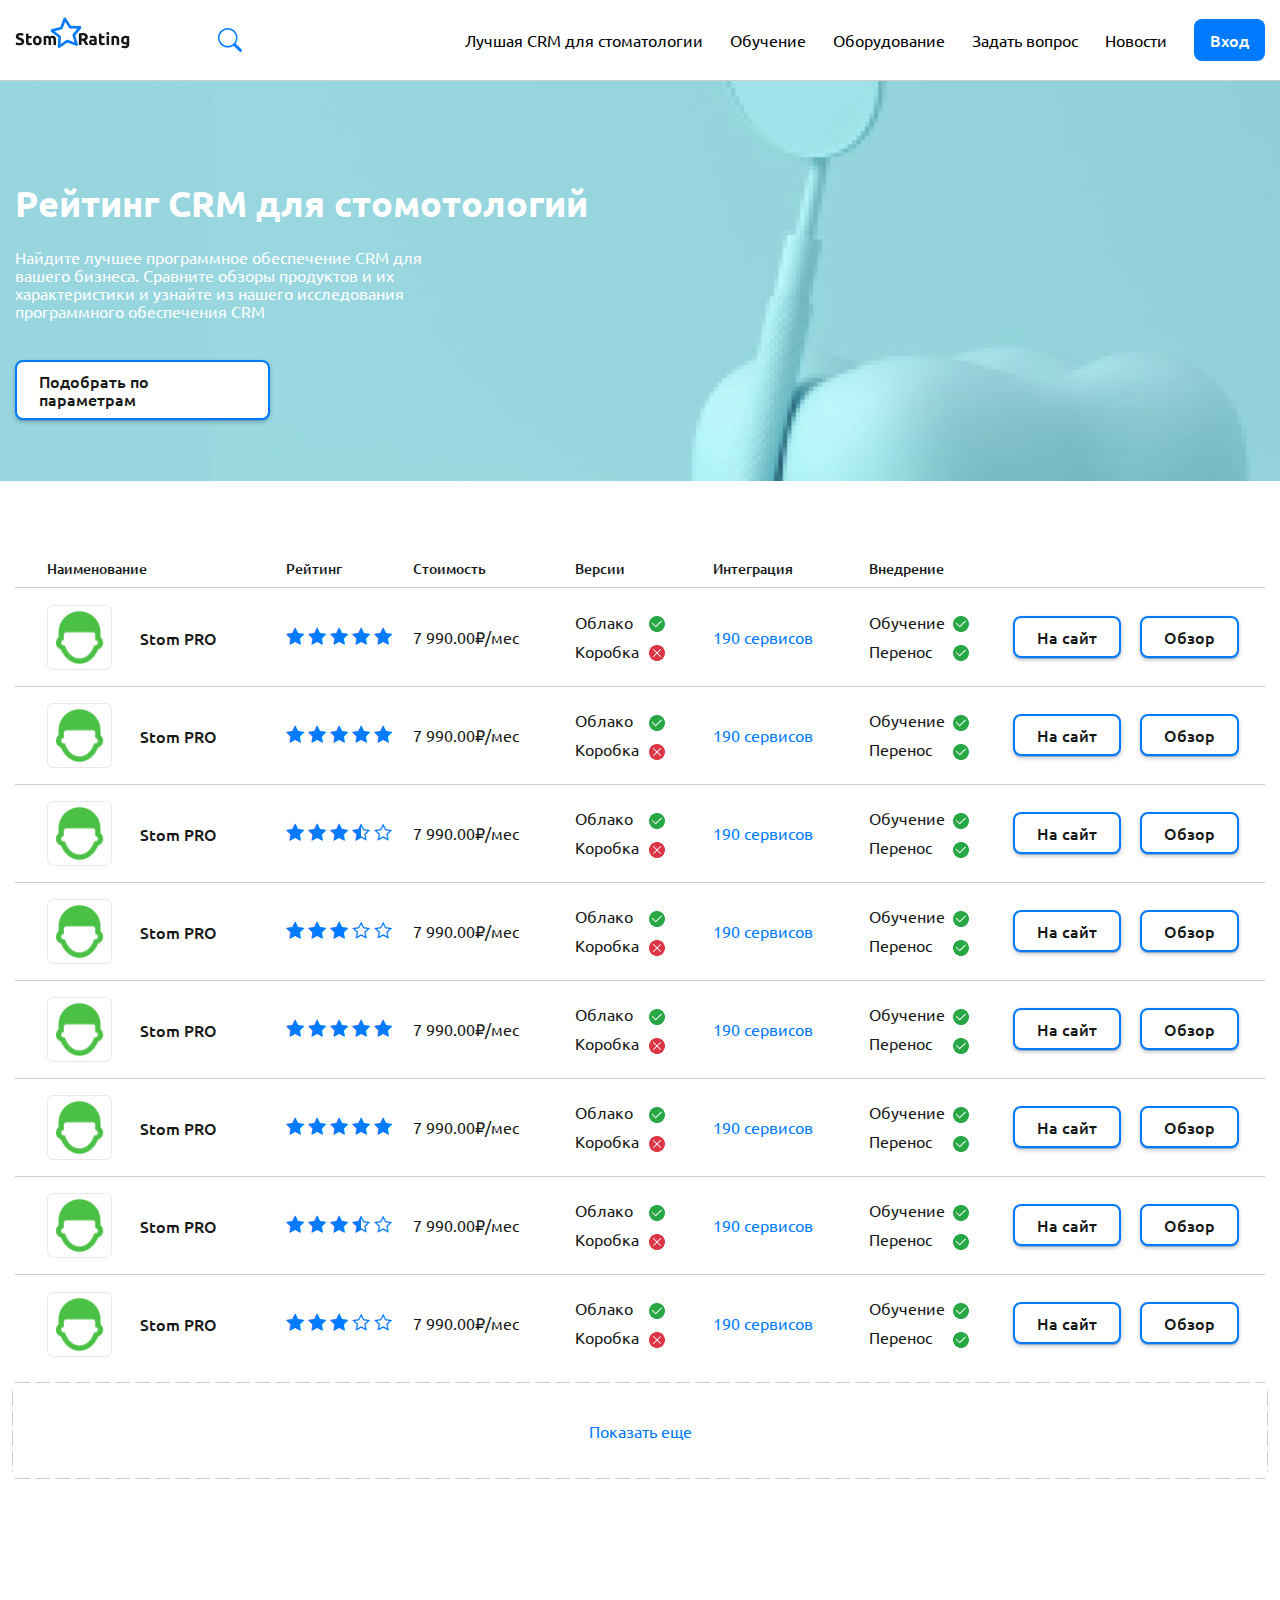
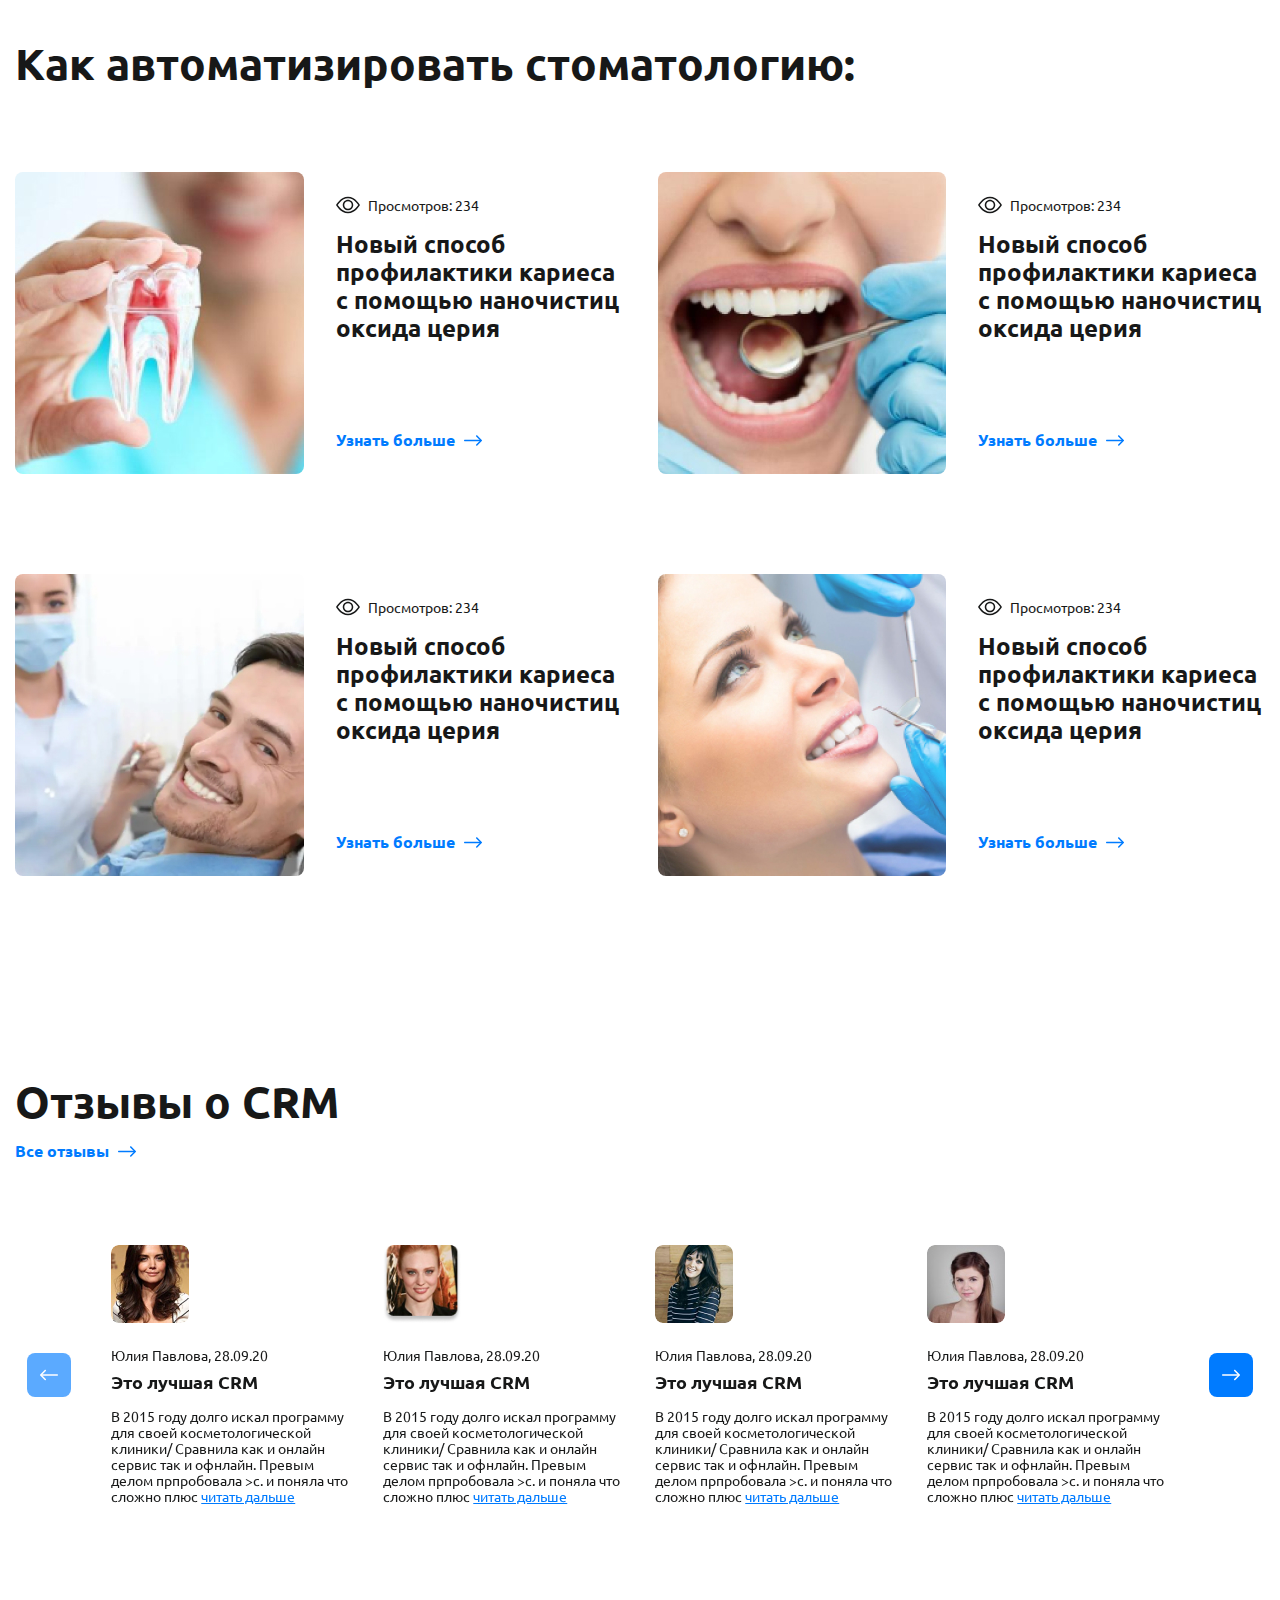
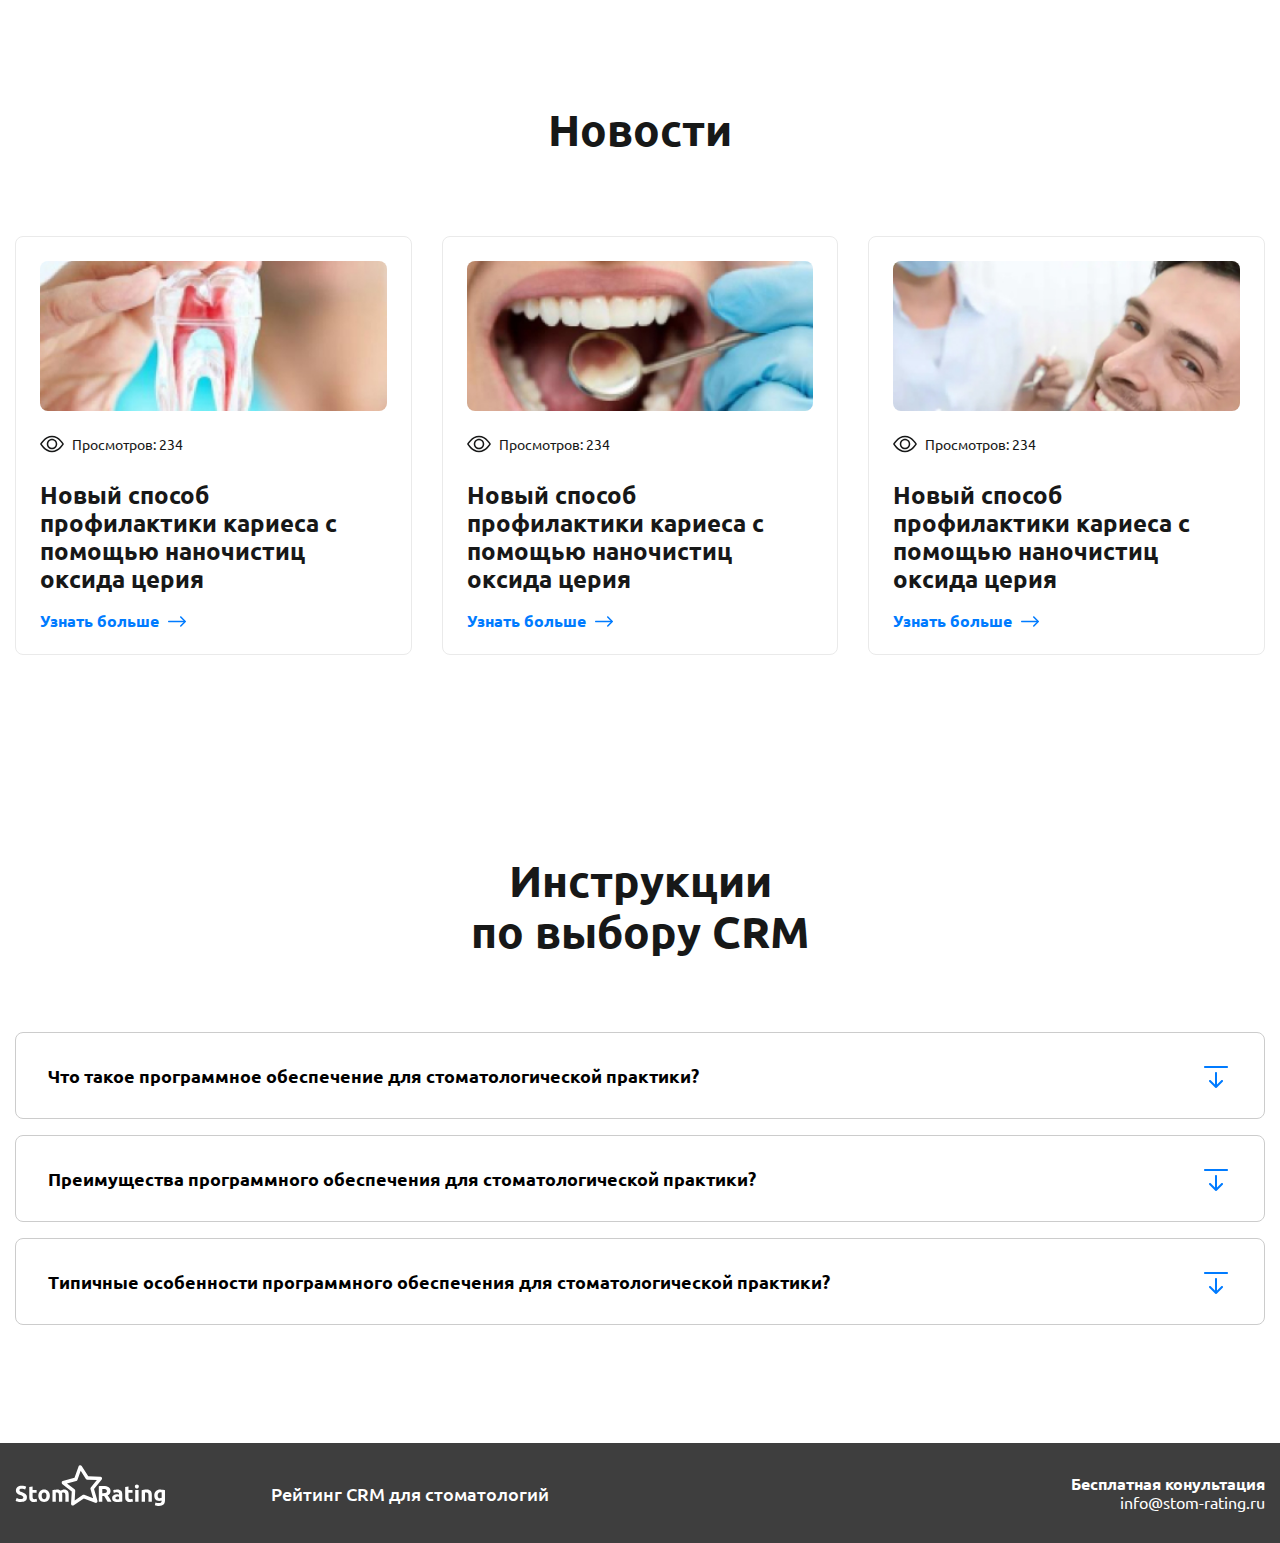
==== commit fe2350bd: "fix filter" ====
--- a/index.html
+++ b/index.html
@@ -103,11 +103,11 @@
 											<div class="options">
 												<div class="option active">
 													Схема оплаты
-													<input type="radio" value="1" name="form[type]">
+													<input type="radio" checked="" value="Схема оплаты1" name="payment">
 												</div>
 												<div class="option ">
 													 Схема оплаты
-													<input type="radio" value="2" name="form[type]">
+													<input type="radio" value="Схема оплаты2" name="payment">
 												</div>
 											</div>
 										</div>
@@ -116,11 +116,11 @@
 											<div class="options">
 												<div class="option active">
 													Обучение
-													<input type="radio" value="1" name="form[type]">
+													<input type="radio" checked="" value="Обучение" name="functional">
 												</div>
 												<div class="option ">
 													 Переносом
-													<input type="radio" value="2" name="form[type]">
+													<input type="radio" value="Переносом" name="functional">
 												</div>
 											</div>
 										</div>
@@ -130,11 +130,11 @@
 											<div class="options">
 												<div class="option active">
 													Коробка
-													<input type="radio" value="1" name="form[type]">
+													<input type="radio" checked="" value="Коробка" name="versions">
 												</div>
 												<div class="option ">
 													 Облако
-													<input type="radio" value="2" name="form[type]">
+													<input type="radio" value="Облако" name="versions">
 												</div>
 											</div>
 										</div>
@@ -144,15 +144,15 @@
 											<div class="options">
 												<div class="option active">
 													Русский
-													<input type="radio" value="1" name="form[type]">
+													<input type="radio" checked="" value="Русский" name="languages">
 												</div>
 												<div class="option ">
 													 Английский
-													<input type="radio" value="2" name="form[type]">
+													<input type="radio" value="Английский" name="languages">
 												</div>
 												<div class="option ">
 													 Немецкий
-													<input type="radio" value="2" name="form[type]">
+													<input type="radio" value="Немецкий" name="languages">
 												</div>
 											</div>
 										</div>
@@ -937,49 +937,58 @@
 							Инструкции <br>
 							по выбору CRM
 						</h2>
-						<ul class="instruction _spollers">
+						<ul class="instruction _spollers" itemtype="https://schema.org/FAQPage" itemscope>
 							<li>
-								<div class="instruction__title _spoller">
+								<div itemscope itemtype="https://schema.org/Question" itemprop="mainEntity">
+								<div class="instruction__title _spoller" itemprop="name">
 									Что такое программное обеспечение для стоматологической практики?
 								</div>
-								<div class="instruction__collapse">
-									<h4>title 1</h4>
-									<p>
-										Lorem ipsum dolor sit, amet consectetur adipisicing elit. Ipsa earum, alias, explicabo illum libero assumenda, quidem laboriosam, reiciendis ipsum tempore accusantium culpa nihil minus rem atque? Repudiandae ut numquam, nisi.
-									</p>
-									<p>
-										Lorem ipsum dolor sit, amet consectetur adipisicing elit. Ipsa earum, alias, explicabo illum libero assumenda, quidem laboriosam, reiciendis ipsum tempore accusantium culpa nihil minus rem atque? Repudiandae ut numquam, nisi.
-									</p>
+								<div class="instruction__collapse"  itemprop="acceptedAnswer" itemtype="https://schema.org/Answer" itemscope>
+									<div class=""  itemprop="text">
+										<h4>title 1</h4>
+										<p>
+											Lorem ipsum dolor sit, amet consectetur adipisicing elit. Ipsa earum, alias, explicabo illum libero assumenda, quidem laboriosam, reiciendis ipsum tempore accusantium culpa nihil minus rem atque? Repudiandae ut numquam, nisi.
+										</p>
+										<p>
+											Lorem ipsum dolor sit, amet consectetur adipisicing elit. Ipsa earum, alias, explicabo illum libero assumenda, quidem laboriosam, reiciendis ipsum tempore accusantium culpa nihil minus rem atque? Repudiandae ut numquam, nisi.
+										</p>
+									</div>
 								</div>
 							</li>
 
 							<li>
-								<div class="instruction__title _spoller">
+								<div itemscope itemtype="https://schema.org/Question" itemprop="mainEntity">
+								<div class="instruction__title _spoller" itemprop="name">
 									Преимущества программного обеспечения для стоматологической практики?
 								</div>
-								<div class="instruction__collapse">
-									<h4>title 2</h4>
-									<p>
-										Lorem ipsum dolor sit, amet consectetur adipisicing elit. Ipsa earum, alias, explicabo illum libero assumenda, quidem laboriosam, reiciendis ipsum tempore accusantium culpa nihil minus rem atque? Repudiandae ut numquam, nisi.
-									</p>
-									<p>
-										Lorem ipsum dolor sit, amet consectetur adipisicing elit. Ipsa earum, alias, explicabo illum libero assumenda, quidem laboriosam, reiciendis ipsum tempore accusantium culpa nihil minus rem atque? Repudiandae ut numquam, nisi.
-									</p>
+								<div class="instruction__collapse"  itemprop="acceptedAnswer" itemtype="https://schema.org/Answer" itemscope>
+									<div class=""  itemprop="text">
+										<h4>title 1</h4>
+										<p>
+											Lorem ipsum dolor sit, amet consectetur adipisicing elit. Ipsa earum, alias, explicabo illum libero assumenda, quidem laboriosam, reiciendis ipsum tempore accusantium culpa nihil minus rem atque? Repudiandae ut numquam, nisi.
+										</p>
+										<p>
+											Lorem ipsum dolor sit, amet consectetur adipisicing elit. Ipsa earum, alias, explicabo illum libero assumenda, quidem laboriosam, reiciendis ipsum tempore accusantium culpa nihil minus rem atque? Repudiandae ut numquam, nisi.
+										</p>
+									</div>
 								</div>
 							</li>
 
 							<li>
-								<div class="instruction__title _spoller">
+								<div itemscope itemtype="https://schema.org/Question" itemprop="mainEntity">
+								<div class="instruction__title _spoller" itemprop="name">
 									Типичные особенности программного обеспечения для стоматологической практики?
 								</div>
-								<div class="instruction__collapse">
-									<h4>title 3</h4>
-									<p>
-										Lorem ipsum dolor sit, amet consectetur adipisicing elit. Ipsa earum, alias, explicabo illum libero assumenda, quidem laboriosam, reiciendis ipsum tempore accusantium culpa nihil minus rem atque? Repudiandae ut numquam, nisi.
-									</p>
-									<p>
-										Lorem ipsum dolor sit, amet consectetur adipisicing elit. Ipsa earum, alias, explicabo illum libero assumenda, quidem laboriosam, reiciendis ipsum tempore accusantium culpa nihil minus rem atque? Repudiandae ut numquam, nisi.
-									</p>
+								<div class="instruction__collapse"  itemprop="acceptedAnswer" itemtype="https://schema.org/Answer" itemscope>
+									<div class=""  itemprop="text">
+										<h4>title 1</h4>
+										<p>
+											Lorem ipsum dolor sit, amet consectetur adipisicing elit. Ipsa earum, alias, explicabo illum libero assumenda, quidem laboriosam, reiciendis ipsum tempore accusantium culpa nihil minus rem atque? Repudiandae ut numquam, nisi.
+										</p>
+										<p>
+											Lorem ipsum dolor sit, amet consectetur adipisicing elit. Ipsa earum, alias, explicabo illum libero assumenda, quidem laboriosam, reiciendis ipsum tempore accusantium culpa nihil minus rem atque? Repudiandae ut numquam, nisi.
+										</p>
+									</div>
 								</div>
 							</li>
 						</ul>
--- a/css/style.min.css
+++ b/css/style.min.css
@@ -1 +1 @@
-@font-face{font-family:Ubuntu;font-display:swap;src:url(../fonts/Ubuntu-Bold.woff) format("woff"),url(../fonts/Ubuntu-Bold.woff2) format("woff2");font-weight:700;font-style:normal}@font-face{font-family:Ubuntu-BoldItalic;font-display:swap;src:url(../fonts/Ubuntu-BoldItalic.woff) format("woff"),url(../fonts/Ubuntu-BoldItalic.woff2) format("woff2");font-weight:700;font-style:normal}@font-face{font-family:Ubuntu-Italic;font-display:swap;src:url(../fonts/Ubuntu-Italic.woff) format("woff"),url(../fonts/Ubuntu-Italic.woff2) format("woff2");font-weight:400;font-style:normal}@font-face{font-family:Ubuntu;font-display:swap;src:url(../fonts/Ubuntu-Light.woff) format("woff"),url(../fonts/Ubuntu-Light.woff2) format("woff2");font-weight:300;font-style:normal}@font-face{font-family:Ubuntu-LightItalic;font-display:swap;src:url(../fonts/Ubuntu-LightItalic.woff) format("woff"),url(../fonts/Ubuntu-LightItalic.woff2) format("woff2");font-weight:300;font-style:normal}@font-face{font-family:Ubuntu;font-display:swap;src:url(../fonts/Ubuntu-Medium.woff) format("woff"),url(../fonts/Ubuntu-Medium.woff2) format("woff2");font-weight:500;font-style:normal}@font-face{font-family:Ubuntu-MediumItalic;font-display:swap;src:url(../fonts/Ubuntu-MediumItalic.woff) format("woff"),url(../fonts/Ubuntu-MediumItalic.woff2) format("woff2");font-weight:500;font-style:normal}@font-face{font-family:Ubuntu;font-display:swap;src:url(../fonts/Ubuntu-Regular.woff) format("woff"),url(../fonts/Ubuntu-Regular.woff2) format("woff2");font-weight:400;font-style:normal}@font-face{font-family:icomoon;font-display:swap;src:url(../fonts/icomoon.woff) format("woff"),url(../fonts/icomoon.woff2) format("woff2");font-weight:400;font-style:normal}/*! normalize.css v8.0.1 | MIT License | github.com/necolas/normalize.css */html{line-height:1.15;-webkit-text-size-adjust:100%}body{margin:0}main{display:block}h1{font-size:2em;margin:.67em 0}hr{-webkit-box-sizing:content-box;box-sizing:content-box;height:0;overflow:visible}pre{font-family:monospace,monospace;font-size:1em}a{background-color:transparent}abbr[title]{border-bottom:none;text-decoration:underline;-webkit-text-decoration:underline dotted;text-decoration:underline dotted}b,strong{font-weight:bolder}code,kbd,samp{font-family:monospace,monospace;font-size:1em}small{font-size:80%}sub,sup{font-size:75%;line-height:0;position:relative;vertical-align:baseline}sub{bottom:-.25em}sup{top:-.5em}img{border-style:none}button,input,optgroup,select,textarea{font-family:inherit;font-size:100%;line-height:1.15;margin:0}button,input{overflow:visible}button,select{text-transform:none}[type=button],[type=reset],[type=submit],button{-webkit-appearance:button}[type=button]::-moz-focus-inner,[type=reset]::-moz-focus-inner,[type=submit]::-moz-focus-inner,button::-moz-focus-inner{border-style:none;padding:0}[type=button]:-moz-focusring,[type=reset]:-moz-focusring,[type=submit]:-moz-focusring,button:-moz-focusring{outline:1px dotted ButtonText}fieldset{padding:.35em .75em .625em}legend{-webkit-box-sizing:border-box;box-sizing:border-box;color:inherit;display:table;max-width:100%;padding:0;white-space:normal}progress{vertical-align:baseline}textarea{overflow:auto}[type=checkbox],[type=radio]{-webkit-box-sizing:border-box;box-sizing:border-box;padding:0}[type=number]::-webkit-inner-spin-button,[type=number]::-webkit-outer-spin-button{height:auto}[type=search]{-webkit-appearance:textfield;outline-offset:-2px}[type=search]::-webkit-search-decoration{-webkit-appearance:none}::-webkit-file-upload-button{-webkit-appearance:button;font:inherit}details{display:block}summary{display:list-item}template{display:none}[hidden]{display:none}@font-face{font-family:icomoon;src:url(../fonts/icomoon.eot?6o98gs);src:url(../fonts/icomoon.eot?6o98gs#iefix) format("embedded-opentype"),url(../fonts/icomoon.ttf?6o98gs) format("truetype"),url(../fonts/icomoon.woff?6o98gs) format("woff"),url(../fonts/icomoon.svg?6o98gs#icomoon) format("svg");font-weight:400;font-style:normal;font-display:block}[class*=" icon-"],[class^=icon-]{font-family:icomoon;speak:never;font-style:normal;font-weight:400;font-variant:normal;text-transform:none;line-height:1;-webkit-font-smoothing:antialiased;-moz-osx-font-smoothing:grayscale}.icon-arrow-down:before{content:"\e907"}.icon-arrow-up:before{content:"\e908"}.icon-keyboard_arrow_down:before{content:"\e902"}.icon-keyboard_arrow_right:before{content:"\e900"}.icon-arrow-thin-up:before{content:"\e903"}.icon-arrow-thin-down:before{content:"\e904"}.icon-arrow-right:before{content:"\e905"}.icon-arrow-left:before{content:"\e906"}.icon-chevron-thin-left:before{content:"\e90b"}.icon-chevron-thin-right:before{content:"\e90c"}.icon-star-empty:before{content:"\e9d7"}.icon-star-full:before{content:"\e9d9"}.icon-play3:before{content:"\ea1c"}.icon-pause2:before{content:"\ea1d"}*{padding:0;margin:0;border:0}*,:after,:before{-webkit-box-sizing:border-box;box-sizing:border-box}:active,:focus{outline:0}a:active,a:focus{outline:0}aside,footer,header,nav,section{display:block}body,html{height:100%;min-width:320px;margin:0 auto}body{line-height:1;font-family:Ubuntu,sans-serif;-ms-text-size-adjust:100%;-moz-text-size-adjust:100%;-webkit-text-size-adjust:100%;color:#171818;font-size:14px;opacity:0;-webkit-transition:opacity .8s ease;-o-transition:opacity .8s ease;transition:opacity .8s ease;-webkit-transition-delay:.5s;-o-transition-delay:.5s;transition-delay:.5s}body.lock{overflow:hidden}body.isload{opacity:1}button,input,textarea{font-family:Ubuntu,sans-serif}input::-ms-clear{display:none}button{cursor:pointer}button::-moz-focus-inner{padding:0;border:0}a,a:visited{text-decoration:none}a:hover{text-decoration:none}ul li{list-style:none}img{vertical-align:top}h1,h2,h3,h4,h5,h6{font-weight:inherit;font-size:inherit}.wrapper{width:100%;min-height:100%;overflow:hidden}.page{height:100%;padding-top:80px}.container{max-width:1330px;margin:0 auto;width:100%;padding:0 15px}.ibg{position:relative}.ibg img{position:absolute;width:100%;height:100%;top:0;left:0;-o-object-fit:cover;object-fit:cover}.logo{max-width:116px}.logo img{width:100%}.link{font-weight:400;font-size:16px;line-height:18px;color:#007bff;-webkit-transition:all .2s ease;-o-transition:all .2s ease;transition:all .2s ease}.link-arrow-right{font-weight:700;font-size:16px;line-height:18px;color:#007bff;-webkit-transition:all .2s ease;-o-transition:all .2s ease;transition:all .2s ease;position:relative;padding-right:30px}.link-arrow-right:before{position:absolute;content:url(../img/icons/Arrow-right.svg);top:60%;right:0;-webkit-transform:translateY(-50%);-ms-transform:translateY(-50%);transform:translateY(-50%);-webkit-transition:all .2s ease;-o-transition:all .2s ease;transition:all .2s ease}.link-2{font-weight:400;font-size:14px;line-height:16px;text-decoration:underline;color:#007bff;-webkit-transition:all .2s ease;-o-transition:all .2s ease;transition:all .2s ease}.title{font-weight:700;font-size:44px;line-height:51px}.title-2{font-weight:700;font-size:28px;line-height:30px}.btn-default{background:#007bff;display:inline-block;padding:12px 16px;border-radius:8px;color:#fff;font-size:16px;line-height:18.38px;font-weight:500;-webkit-transition:all .2s ease;-o-transition:all .2s ease;transition:all .2s ease}.btn-default-promo-code{background:#007bff;display:inline-block;padding:12px 16px 12px 57px;border-radius:8px;color:#fff;font-size:16px;line-height:18.38px;font-weight:500;-webkit-transition:all .2s ease;-o-transition:all .2s ease;transition:all .2s ease;position:relative}.btn-default-promo-code:before{position:absolute;content:'';top:50%;left:20px;-webkit-transform:translateY(-50%);-ms-transform:translateY(-50%);transform:translateY(-50%);width:24px;height:24px;background:url(../img/icons/box.svg) center no-repeat;background-size:contain}.btn-default-2{display:inline-block;background:#fff;font-weight:500;font-size:16px;line-height:18px;color:#171818;border:2px solid #007bff;-webkit-box-shadow:0 2px 4px rgba(0,0,0,.24),0 1px 0 rgba(85,162,248,.48);box-shadow:0 2px 4px rgba(0,0,0,.24),0 1px 0 rgba(85,162,248,.48);border-radius:8px;padding:10px 22px;cursor:pointer;-webkit-transition:all .2s ease;-o-transition:all .2s ease;transition:all .2s ease}.green-btn{display:inline-block;background:#28a745;border-radius:32px;padding:6px 12px;color:#fff;font-weight:700;font-size:12px;line-height:14px;-webkit-transition:all .2s ease;-o-transition:all .2s ease;transition:all .2s ease;position:relative;top:0}.views{position:relative;font-weight:400;font-size:14px;line-height:16px;padding-left:32px}.views:before{position:absolute;content:url(../img/icons/Eye.svg);top:-4px;left:0}.breadcrumbs{margin:25px 0;font-weight:400;font-size:16px;line-height:18px;color:#171818}.breadcrumbs>li{display:inline-block;-webkit-transition:all .2s ease;-o-transition:all .2s ease;transition:all .2s ease}.breadcrumbs>li.active>a{font-weight:400;font-size:16px;line-height:18px;color:#171818}.breadcrumbs>li>a{font-weight:400;font-size:16px;line-height:18px;color:rgba(23,24,24,.64);-webkit-transition:all .2s ease;-o-transition:all .2s ease;transition:all .2s ease}.breadcrumbs>li:not(:first-child):before{content:'/';margin-right:5px;color:rgba(23,24,24,.64)}.breadcrumbs>li:not(:first-child).active:before{color:#171818}.slick-slider{position:relative}.slick-slider .slick-list,.slick-slider .slick-track{-webkit-transform:translate3d(0,0,0);-ms-transform:translate3d(0,0,0);transform:translate3d(0,0,0)}.slick-slider .slick-list{position:relative;overflow:hidden;width:100%}.slick-slider .slick-track{position:relative;width:100%;display:-webkit-box;display:-ms-flexbox;display:flex}.slick-slider .slick-slide{position:relative}.burger-wrap{margin-left:10px;display:inline-block;border-radius:4px}.burger-wrap .burger{width:18px;height:18px;display:-webkit-box;display:-ms-flexbox;display:flex;-webkit-box-pack:center;-ms-flex-pack:center;justify-content:center;-webkit-box-align:center;-ms-flex-align:center;align-items:center;-webkit-box-orient:vertical;-webkit-box-direction:normal;-ms-flex-direction:column;flex-direction:column;position:relative;cursor:pointer}.burger-wrap .burger span{width:16px;height:2px;display:block;background:#000;position:absolute;-webkit-transition:all .2s;-o-transition:all .2s;transition:all .2s;border-radius:5px}.burger-wrap .burger span:nth-child(1){top:3px}.burger-wrap .burger span:nth-child(2){background:#000}.burger-wrap .burger span:nth-child(3){background:#000}.burger-wrap .burger span:nth-child(4){bottom:3px}.burger-wrap .second{-webkit-transform:rotate(45deg) scale(1)!important;-ms-transform:rotate(45deg) scale(1)!important;transform:rotate(45deg) scale(1)!important;background:#000}.burger-wrap .third{-webkit-transform:rotate(-45deg) scale(1)!important;-ms-transform:rotate(-45deg) scale(1)!important;transform:rotate(-45deg) scale(1)!important;background:#000}.burger-wrap .first{-webkit-transform:scale(0)!important;-ms-transform:scale(0)!important;transform:scale(0)!important}.burger-wrap .fourth{-webkit-transform:scale(0)!important;-ms-transform:scale(0)!important;transform:scale(0)!important}.btn{display:-webkit-inline-box;display:-ms-inline-flexbox;display:inline-flex;padding:0 0}.btn._fw{width:100%}.select{position:relative}.select__item{position:relative}.select__title{color:#000;background-color:#fff;cursor:pointer;border-radius:4px}.select__value{display:-webkit-box;display:-ms-flexbox;display:flex;color:#000;height:30px;padding:0 14px 0 39px;-webkit-box-align:center;-ms-flex-align:center;align-items:center;-webkit-box-pack:justify;-ms-flex-pack:justify;justify-content:space-between;-webkit-box-orient:horizontal;-webkit-box-direction:reverse;-ms-flex-direction:row-reverse;flex-direction:row-reverse}.select__value span{height:1em;overflow:hidden;display:-webkit-box;-webkit-line-clamp:1;-webkit-box-orient:vertical}.select__value:before{content:"";display:inline-block;-webkit-transition:all .3s ease 0s;-o-transition:all .3s ease 0s;transition:all .3s ease 0s;width:8px;height:7px;background:url(../img/icons/select-arrow.svg) center/100% no-repeat}.select__input{width:100%;background-color:transparent;height:100%}.select__options{color:#000;display:none;position:absolute;top:29px;border-radius:0 0 4px 4px;min-width:100%;left:0;background-color:#fff;border-top:0;border:1px solid #d9d9d9;border-top:0;font-size:14px;padding:10px 0 5px 0}.select__option{cursor:pointer;padding:5px 15px;margin:0}.select._active{z-index:5}.select._active .select__value:before{-webkit-transform:rotate(-180deg);-ms-transform:rotate(-180deg);transform:rotate(-180deg)}.select._active .select__options{display:block}input[type=email],input[type=tel],input[type=text],textarea{-webkit-appearance:none;-moz-appearance:none;appearance:none}.input{border-radius:0!important;width:100%;display:block;padding:0 20px}textarea.input{resize:none;padding:0 0}.checkbox{position:relative}.checkbox__input{position:absolute;width:0;height:0;opacity:0;visibility:hidden}.checkbox__input:checked+.checkbox__text:before{background:#fff url(../img/icons/check.svg) center no-repeat}.checkbox__text{display:-webkit-inline-box;display:-ms-inline-flexbox;display:inline-flex;-webkit-box-align:center;-ms-flex-align:center;align-items:center;position:relative;font-size:16px;color:#fff;letter-spacing:-.3px;line-height:calc(20 / 16);cursor:pointer}.checkbox__text:before{content:"";-ms-flex-item-align:start;align-self:flex-start;margin:0 14px 0 0;-webkit-box-flex:0;-ms-flex:0 0 20px;flex:0 0 20px;left:0;top:0;width:20px;height:18px;background:#fff;border:1px solid #a7a9ac}.checkbox a{color:#fff;text-decoration:underline}.checkbox._error .checkbox__text:before{border:1px solid #ee1212}.options{display:-webkit-box;display:-ms-flexbox;display:flex;-webkit-box-orient:vertical;-webkit-box-direction:normal;-ms-flex-direction:column;flex-direction:column;-webkit-box-align:start;-ms-flex-align:start;align-items:flex-start}.options__item{position:relative;cursor:pointer}.options__input{position:absolute;width:0;height:0;opacity:0;left:0;top:0;visibility:hidden}.options__input:checked+.options__text:after{-webkit-transform:scale(1);-ms-transform:scale(1);transform:scale(1)}.options__text{display:-webkit-inline-box;display:-ms-inline-flexbox;display:inline-flex;-webkit-box-align:center;-ms-flex-align:center;align-items:center;position:relative;font-size:16px;color:#fff;letter-spacing:-.3px;line-height:calc(20 / 16)}.options__text:before{content:"";-ms-flex-item-align:start;align-self:flex-start;margin:0 14px 0 0;-webkit-box-flex:0;-ms-flex:0 0 20px;flex:0 0 20px;left:0;top:0;border-radius:50%;width:20px;height:18px;background:#fff;border:1px solid #a7a9ac}.options__text:after{content:"";-webkit-transition:all .3s ease 0s;-o-transition:all .3s ease 0s;transition:all .3s ease 0s;-webkit-transform:scale(0);-ms-transform:scale(0);transform:scale(0);width:10px;height:10px;border-radius:50%;background-color:#77243a;position:absolute;left:5px;top:4px}.option{position:relative;cursor:pointer;padding-left:25px;line-height:16px;margin-bottom:10px;font-size:15px;font-weight:300}.option:last-child{margin-bottom:0}.option input{display:none}.option:before{position:absolute;left:0;top:0;width:16px;height:16px;content:'';border:1px solid #7f7f7f;border-radius:4px;z-index:2}.option.active:before{background:url(../img/icons/chek.svg) center 1px no-repeat}.option.active:after{background:#007bff;border:1px solid #007bff}.option:after{position:absolute;left:0;top:0;width:16px;height:16px;content:'';border:1px solid #7f7f7f;border-radius:4px;z-index:1}.rating-block{display:table;font-size:0;width:138px;height:30px}.rating{display:inline-block;position:relative;vertical-align:middle;width:100%;height:25px}.rating.edit .star{cursor:pointer}.rating .star{width:17px;height:14px;display:inline-block;position:relative;z-index:3}.rating__line{position:absolute;width:auto;height:24px;top:0;left:0;z-index:1;background-size:136px 100%;display:-webkit-box;display:-ms-flexbox;display:flex;font-size:24px;color:#007bff}.rating__line>span{margin-right:4px}.rating__activeline{position:absolute;width:0;height:24px;top:0;left:0;z-index:2;background-size:136px 100%;display:-webkit-box;display:-ms-flexbox;display:flex;font-size:24px;overflow:hidden;color:#007bff}.rating__activeline>span{margin-right:4px}.rating__value{display:inline-block;color:#1b3139;font-size:14px;line-height:13px;vertical-align:middle;margin:8px 0}.quantity{width:88px;height:40px;display:-webkit-box;display:-ms-flexbox;display:flex;border:1px solid rgba(166,166,166,.45)}.quantity__button{-webkit-box-flex:0;-ms-flex:0 0 30px;flex:0 0 30px;position:relative;cursor:pointer}.quantity__button::after,.quantity__button::before{content:"";position:absolute;top:50%;left:50%;-webkit-transition:all .3s ease 0s;-o-transition:all .3s ease 0s;transition:all .3s ease 0s;margin:0 0 0 -4.5px;background-color:#a6a6a6;width:9px;height:1px}.quantity__button_plus::before{-webkit-transform:rotate(-90deg);-ms-transform:rotate(-90deg);transform:rotate(-90deg)}.quantity__input{-webkit-box-flex:1;-ms-flex:1 1 auto;flex:1 1 auto}.quantity__input input{height:100%;color:#a6a6a6;font-size:12px;width:100%;text-align:center}table th{font-weight:700}table td,table th{padding:9px 15px 9px 0;text-align:left}.header{position:fixed;top:0;left:0;width:100%;border-bottom:1px solid #ccc;-webkit-transition:all .8s ease;-o-transition:all .8s ease;transition:all .8s ease;background:#fff;z-index:100}.header.open{border-bottom:1px solid transparent}.header__body{min-height:80px;padding:10px 0;display:-webkit-box;display:-ms-flexbox;display:flex;-webkit-box-align:center;-ms-flex-align:center;align-items:center}.header__column_1{-webkit-box-flex:0;-ms-flex:0 1 auto;flex:0 1 auto;margin-right:15px}.header__column_2{-webkit-box-flex:1;-ms-flex:1 1 auto;flex:1 1 auto;display:-webkit-box;display:-ms-flexbox;display:flex;-webkit-box-pack:center;-ms-flex-pack:center;justify-content:center;margin-right:15px}.header__column_3{-webkit-box-flex:0;-ms-flex:0 0 auto;flex:0 0 auto}.header__logo{margin-bottom:15px}.header__nav>ul{text-align:right}.header__nav>ul>li{display:inline-block}.header__nav>ul>li:not(:last-child){margin-right:24px}.header__nav>ul>li>a{display:inline-block;color:#000;font-size:16px;line-height:18.38px;-webkit-transition:all .2s ease;-o-transition:all .2s ease;transition:all .2s ease}.header__nav>ul>li>a.btn-default{color:#fff}.search{margin-right:74px}.search__item{display:-webkit-box;display:-ms-flexbox;display:flex;-webkit-transition:all .2s ease;-o-transition:all .2s ease;transition:all .2s ease}.search__item._focus .input{width:150px;border-bottom:1px solid #ccc;opacity:1;color:#171818;letter-spacing:.7px;margin-left:12px}.search__item._focus button{opacity:1;min-width:30px;width:30px}.search__item._focus .search__icon{opacity:0;width:0;-webkit-box-flex:0;-ms-flex:0 0 0px;flex:0 0 0px}.search__icon{-webkit-box-flex:0;-ms-flex:0 0 24px;flex:0 0 24px;cursor:pointer;display:-webkit-box;display:-ms-flexbox;display:flex;-webkit-box-align:center;-ms-flex-align:center;align-items:center}.search__icon img{width:100%}.search .input{padding-left:0;padding-right:0;margin-left:12px;border-bottom:1px solid transparent;-webkit-transition:all .2s ease;-o-transition:all .2s ease;transition:all .2s ease;min-width:50px;width:50px}.search button{min-width:0;width:0;background:0 0;height:30px;display:-webkit-box;display:-ms-flexbox;display:flex;-webkit-box-pack:center;-ms-flex-pack:center;justify-content:center;-webkit-box-align:center;-ms-flex-align:center;align-items:center;-webkit-transition:all .2s ease;-o-transition:all .2s ease;transition:all .2s ease;opacity:0}.search button>span{width:60%;height:80%}.search button>span>img{width:100%}.main-banner{min-height:370px;position:relative;display:-webkit-box;display:-ms-flexbox;display:flex;-webkit-box-orient:vertical;-webkit-box-direction:normal;-ms-flex-direction:column;flex-direction:column}.main-banner__bg{position:absolute;top:0;left:0;width:100%;height:100%;z-index:-1}.main-banner__body{padding:79px 15px;color:#fff;-webkit-box-flex:1;-ms-flex:1 1 auto;flex:1 1 auto;display:-webkit-box;display:-ms-flexbox;display:flex;-webkit-box-align:center;-ms-flex-align:center;align-items:center}.main-banner__title{font-size:36px;font-weight:700;line-height:41px}.main-banner__text{font-weight:400;font-size:16px;line-height:18px;max-width:443px;margin-bottom:40px}.main-banner__text>p{margin:15px 0}.main-banner__btn-filter{position:relative;height:42px}.main-banner__btn-filter .filter{position:absolute;top:0;left:0}.filter{border:2px solid #007bff;width:255px;background:#fff;border-radius:8px;-webkit-box-shadow:0 2px 4px rgba(0,0,0,.24),0 1px 0 rgba(85,162,248,.48);box-shadow:0 2px 4px rgba(0,0,0,.24),0 1px 0 rgba(85,162,248,.48);-webkit-transition:all .4s ease;-o-transition:all .4s ease;transition:all .4s ease;z-index:10}.filter._active{width:302px;border:2px solid #fff}.filter._active .title-2{font-size:16px;opacity:1;position:relative;top:11px}.filter._active .title-1{font-size:0;opacity:0;-webkit-transition:all .2s ease;-o-transition:all .2s ease;transition:all .2s ease}.filter .title-2{font-size:0;opacity:0;-webkit-transition:all .2s ease;-o-transition:all .2s ease;transition:all .2s ease}.filter .title-1{font-size:16px;opacity:1;-webkit-transition:all .2s ease;-o-transition:all .2s ease;transition:all .2s ease}.filter__title{min-height:42px;color:#171818;width:100%;font-weight:500;font-size:16px;line-height:18px;display:-webkit-box;display:-ms-flexbox;display:flex;-webkit-box-align:center;-ms-flex-align:center;align-items:center;padding:10px 22px;cursor:pointer}.filter__title.btn-default-2{border:none;-webkit-box-shadow:none;box-shadow:none}.filter__toggle-collapse{color:#171818;display:none;padding:10px 21px 20px}.filter__toggle-collapse label{font-weight:500;font-size:14px;line-height:16px;color:#171818;opacity:.54;margin-bottom:11px;display:block}.filter__options{margin:14px 0 26px}.filter__options .option{font-weight:400;font-size:12px;line-height:14px;color:#171818;padding-left:28px}.filter__submit-wrap{margin-top:36px;margin-bottom:16px}.filter__submit-wrap .btn-default-2{width:100%}.filter__clear{text-align:center}.table-block{margin:70px 0}.table-block__btn-load-more{height:97px;display:-webkit-box;display:-ms-flexbox;display:flex;-webkit-box-align:center;-ms-flex-align:center;align-items:center;-webkit-box-pack:center;-ms-flex-pack:center;justify-content:center;position:relative;margin-top:10px;margin-bottom:10px}.table-block__btn-load-more:after,.table-block__btn-load-more:before{position:absolute;content:'';width:100%;height:1px;background-image:-webkit-gradient(linear,left top,right top,from(#ccc),color-stop(75%,#ccc),color-stop(75%,transparent),to(transparent));background-image:-o-linear-gradient(left,#ccc,#ccc 75%,transparent 75%,transparent 100%);background-image:linear-gradient(90deg,#ccc,#ccc 75%,transparent 75%,transparent 100%);background-size:20px 1px;border:none}.table-block__btn-load-more:before{top:0;left:0}.table-block__btn-load-more:after{left:0;bottom:0}.table-block__btn-load-more>span{position:absolute;top:0;left:0;height:100%;width:100%;z-index:-1}.table-block__btn-load-more>span:after,.table-block__btn-load-more>span:before{position:absolute;content:'';width:81px;height:1px;background-image:-webkit-gradient(linear,left top,right top,from(#ccc),color-stop(75%,#ccc),color-stop(75%,transparent),to(transparent));background-image:-o-linear-gradient(left,#ccc,#ccc 75%,transparent 75%,transparent 100%);background-image:linear-gradient(90deg,#ccc,#ccc 75%,transparent 75%,transparent 100%);background-size:20px 1px;border:none;-webkit-transform:rotate(90deg);-ms-transform:rotate(90deg);transform:rotate(90deg)}.table-block__btn-load-more>span:before{top:49px;left:-43px}.table-block__btn-load-more>span:after{right:-43px;top:49px}.table-block table{width:100%;border-collapse:collapse;word-break:break-word;font-weight:400;font-size:16px;line-height:18px;white-space:normal}.table-block table tr:not(:first-child){height:98px}.table-block th{font-weight:500;font-size:14px;line-height:16px;padding:10px 15px 10px 0}.table-block th:first-child{padding-left:32px}.table-block th:nth-child(2){padding-left:10px}.table-block th:nth-child(3){padding-left:10px}.table-block td:first-child{padding-left:32px;border-right:1px solid #ccc;height:98px;white-space:normal;width:100%}.table-block tr:not(:last-child)>th{border-bottom:1px solid #ccc}.table-block tr:not(:last-child) td,.table-block tr:not(:last-child)>.td{border-bottom:1px solid #ccc}.table-block .table-rating{width:127px;min-width:127px;padding-right:10px;padding-left:10px}.table-block .table-rating .rating-block{display:block;width:107px;height:20px}.table-block .table-rating .rating{height:20px}.table-block .table-rating .rating__line{font-size:18px;height:20px}.table-block .table-rating .rating__activeline{font-size:18px;height:20px}.table-block .td_1{display:-webkit-box;display:-ms-flexbox;display:flex;-webkit-box-orient:vertical;-webkit-box-direction:normal;-ms-flex-direction:column;flex-direction:column;-webkit-box-pack:center;-ms-flex-pack:center;justify-content:center;-webkit-box-flex:1;-ms-flex:1 1 auto;flex:1 1 auto}.table-block .td_1>a{font-weight:500;font-size:16px;line-height:18px;display:-webkit-box;display:-ms-flexbox;display:flex;-webkit-box-align:center;-ms-flex-align:center;align-items:center;color:#171818;-webkit-transition:all .2s ease;-o-transition:all .2s ease;transition:all .2s ease}.table-block .td_1>a>span{-webkit-box-flex:0;-ms-flex:0 0 auto;flex:0 0 auto;display:inline-block;width:65px;height:65px;background:#fff;border:1px solid #eaeaea;border-radius:6px;margin-right:28px}.table-block .td_2{width:172px;min-width:172px;padding-left:10px}.table-block .td_3{width:11%}.table-block .td_3>span{display:block;position:relative;line-height:29px;width:90px;padding-right:20px}.table-block .td_3>span:after{position:absolute;right:0;top:39%;-webkit-transform:translateY(-50%);-ms-transform:translateY(-50%);transform:translateY(-50%);height:16px}.table-block .td_3>span.yes:after{content:url(../img/icons/yes.svg)}.table-block .td_3>span.no:after{content:url(../img/icons/no.svg)}.table-block .td_4{min-width:130px;white-space:normal}.table-block .td_5{width:11.5%;-webkit-box-flex:0;-ms-flex:0 0 11.5%;flex:0 0 11.5%}.table-block .td_5>span{display:block;position:relative;line-height:29px;width:100px;padding-right:20px}.table-block .td_5>span:after{position:absolute;right:0;top:39%;-webkit-transform:translateY(-50%);-ms-transform:translateY(-50%);transform:translateY(-50%);height:16px}.table-block .td_5>span.yes:after{content:url(../img/icons/yes.svg)}.table-block .td_5>span.no:after{content:url(../img/icons/no.svg)}.table-block .td_6{width:252px;min-width:252px}.table-block .td_6>a:first-child{margin-right:15px}.good-to-know{margin:159px 0 100px}.good-to-know__title{margin-bottom:83px}.good-to-know__body{display:-webkit-box;display:-ms-flexbox;display:flex;-ms-flex-wrap:wrap;flex-wrap:wrap;-webkit-box-pack:justify;-ms-flex-pack:justify;justify-content:space-between;margin:0 -15px}.good-to-know__item{width:49.8%;padding:0 15px;margin-bottom:100px}.item-good-to-know{display:-webkit-box;display:-ms-flexbox;display:flex}.item-good-to-know__column_1{-webkit-box-flex:0;-ms-flex:0 0 47.55%;flex:0 0 47.55%}.item-good-to-know__column_2{-webkit-box-flex:1;-ms-flex:1 1 auto;flex:1 1 auto}.item-good-to-know__img{overflow:hidden;border-radius:8px;height:100%;width:100%;min-height:302px}.item-good-to-know__text-wrap{padding:25px 0 25px 32px;display:-webkit-box;display:-ms-flexbox;display:flex;-webkit-box-orient:vertical;-webkit-box-direction:normal;-ms-flex-direction:column;flex-direction:column;height:100%}.item-good-to-know__views{margin-bottom:17px}.item-good-to-know__text{font-weight:700;font-size:24px;line-height:28px;-webkit-box-flex:1;-ms-flex:1 1 auto;flex:1 1 auto;margin-bottom:19px}.reviews-block{margin:26px 0}.reviews-block_2{margin:166px 0 166px}.reviews-block__title{margin-bottom:15px}.reviews-block__all-reviews-link{margin-bottom:30px}.reviews-block__list{margin:85px 0;position:relative}.reviews-block__list li{margin-bottom:50px}.reviews-block__list li .item-slider-reviews{padding:0}.reviews-block__list li .item-slider-reviews__text{max-width:600px}.slider-reviews{margin:85px -15px;position:relative}.slider-reviews .slick-arrow{position:absolute;top:50%;-webkit-transform:translateY(-50%);-ms-transform:translateY(-50%);transform:translateY(-50%);width:44px;height:44px;border-radius:8px;background:#007bff;z-index:5;cursor:pointer;-webkit-transition:all .2s ease;-o-transition:all .2s ease;transition:all .2s ease}.slider-reviews .slick-arrow>span{position:absolute;top:50%;left:50%;-webkit-transform:translate(-50%,-50%);-ms-transform:translate(-50%,-50%);transform:translate(-50%,-50%)}.slider-reviews .slick-arrow.slick-disabled{opacity:.64}.slider-reviews .slick-prev{left:-69px}.slider-reviews .slick-next{right:-69px}.slider-reviews__item{display:-webkit-box;display:-ms-flexbox;display:flex;-webkit-box-orient:vertical;-webkit-box-direction:normal;-ms-flex-direction:column;flex-direction:column}.slider-reviews-2{margin:70px -15px;position:relative}.slider-reviews-2._two-items{width:auto}.slider-reviews-2 .slick-arrow{position:absolute;top:50%;-webkit-transform:translateY(-50%);-ms-transform:translateY(-50%);transform:translateY(-50%);width:44px;height:44px;border-radius:8px;background:#007bff;z-index:5;cursor:pointer;-webkit-transition:all .2s ease;-o-transition:all .2s ease;transition:all .2s ease}.slider-reviews-2 .slick-arrow>span{position:absolute;top:50%;left:50%;-webkit-transform:translate(-50%,-50%);-ms-transform:translate(-50%,-50%);transform:translate(-50%,-50%)}.slider-reviews-2 .slick-arrow.slick-disabled{opacity:.64}.slider-reviews-2 .slick-prev{left:-69px}.slider-reviews-2 .slick-next{right:-69px}.slider-reviews-2__item{display:-webkit-box;display:-ms-flexbox;display:flex;-webkit-box-orient:vertical;-webkit-box-direction:normal;-ms-flex-direction:column;flex-direction:column}.slider-reviews-2 .item-slider-reviews__name>span{margin-left:22px}.slider-reviews-2 .rating-block{height:30px;width:80px}.slider-reviews-2 .rating-block .rating{width:100%}.slider-reviews-2 .item-slider-reviews__name{margin-top:15px}.slider-reviews-2 .item-slider-reviews__title{font-weight:700;font-size:29px;line-height:33px;margin-bottom:33px}.slider-reviews-2 .item-slider-reviews__photo{margin-bottom:25px}.slider-reviews-2 .item-slider-reviews__text{text-align:left}.item-slider-reviews{padding:0 15px}.item-slider-reviews__title{font-weight:700;font-size:29px;line-height:33px;margin-bottom:33px}.item-slider-reviews__top{display:-webkit-box;display:-ms-flexbox;display:flex}.item-slider-reviews__column_1{-webkit-box-flex:0;-ms-flex:0 0 auto;flex:0 0 auto;margin-right:25px}.item-slider-reviews__column_2{-webkit-box-flex:1;-ms-flex:1 1 auto;flex:1 1 auto}.item-slider-reviews__photo{width:78px;height:78px;border-radius:8px;overflow:hidden;margin-bottom:24px}.item-slider-reviews__name{font-weight:400;font-size:14px;line-height:16px;margin-bottom:8px}.item-slider-reviews__title{-webkit-box-flex:1;-ms-flex:1 1 auto;flex:1 1 auto;font-weight:700;font-size:18px;line-height:21px;margin-bottom:16px}.item-slider-reviews__text{font-weight:400;font-size:14px;line-height:16px}.news-block{margin:200px 0 200px}.news-block__title{text-align:center;margin-bottom:81px}.news-block__cards{display:-webkit-box;display:-ms-flexbox;display:flex;-ms-flex-wrap:wrap;flex-wrap:wrap;margin:0 -15px}.news-block__card{width:33.3333%;padding:0 15px}.card-news{min-height:418px;display:-webkit-box;display:-ms-flexbox;display:flex;-webkit-box-orient:vertical;-webkit-box-direction:normal;-ms-flex-direction:column;flex-direction:column}.card-news__inner{-webkit-box-flex:1;-ms-flex:1 1 auto;flex:1 1 auto;background:#fff;border:1px solid #eaeaea;border-radius:8px;padding:24px 24px;display:-webkit-box;display:-ms-flexbox;display:flex;-webkit-box-orient:vertical;-webkit-box-direction:normal;-ms-flex-direction:column;flex-direction:column}.card-news__img{width:100%;min-height:150px;margin-bottom:25px;border-radius:8px;overflow:hidden}.card-news__text-wrap{display:-webkit-box;display:-ms-flexbox;display:flex;-webkit-box-orient:vertical;-webkit-box-direction:normal;-ms-flex-direction:column;flex-direction:column;height:100%;-webkit-box-flex:1;-ms-flex:1 1 auto;flex:1 1 auto}.card-news__views{margin-bottom:29px}.card-news__text{-webkit-box-flex:1;-ms-flex:1 1 auto;flex:1 1 auto;font-weight:700;font-size:24px;line-height:28px;flex:1 1 auto;margin-bottom:19px}.instruction-block{margin:52px 0 118px}.instruction-block__title{text-align:center;margin-bottom:75px}.instruction>li{min-height:85px;border-radius:8px;border:1px solid #ccc;margin-bottom:16px}.instruction__title{padding:10px 80px 10px 32px;position:relative;min-height:85px;display:-webkit-box;display:-ms-flexbox;display:flex;-webkit-box-align:center;-ms-flex-align:center;align-items:center;cursor:pointer;font-weight:700;font-size:18px;line-height:21px;color:#000}.instruction__title:before{position:absolute;content:url(../img/icons/Arrow-bar-down.svg);top:50%;right:32px;-webkit-transform:translateY(-50%);-ms-transform:translateY(-50%);transform:translateY(-50%);height:32px;width:32px}.instruction__collapse{display:none;padding:5px 32px 32px;font-weight:400;font-size:16px;line-height:18px}.instruction__collapse>p{margin:15px 0}.instruction__collapse h4{margin:0 0 15px;font-weight:700;font-size:18px;line-height:20px}.product-head{margin:25px 0}.product-head__body{display:-webkit-box;display:-ms-flexbox;display:flex}.product-head__column_1{-webkit-box-flex:0;-ms-flex:0 0 auto;flex:0 0 auto;margin-right:30px}.product-head__column_2{-webkit-box-flex:1;-ms-flex:1 1 auto;flex:1 1 auto}.product-head__column_3{width:100%}.product-head__img{width:192px;height:192px;overflow:hidden;border-radius:8px}.product-head__title{font-weight:700;font-size:24px;line-height:28px;margin:15px 0 15px}.product-head__date{font-weight:700;font-size:14px;line-height:16px;color:rgba(23,24,24,.54);margin:10px 0 16px}.product-head__cost{font-weight:700;font-size:14px;line-height:16px;white-space:nowrap}.product-head__cost>span{font-weight:700;font-size:21px;line-height:24px}.product-head__btn-wrap{margin:18px 0}.product-head__btn-link{display:inline-block}.product-head__btn-link:not(:last-child){margin-right:13px;margin-bottom:16px}.product-head .rating{width:100%}.product-head .rating__value{font-weight:400;font-size:14px;line-height:16px;margin:8px 0}.product-head .rating .star{height:25px;width:24px}.local-navigation{margin:50px 0}.local-navigation__list>li{display:-webkit-box;display:-ms-flexbox;display:flex;border-bottom:1px solid #ccc;overflow-x:auto}.local-navigation__list>li>a{display:inline-block;font-weight:400;font-size:20px;line-height:30px;color:#171818;opacity:.54;position:relative;-webkit-transition:all .2s ease;-o-transition:all .2s ease;transition:all .2s ease;padding-bottom:12px;padding-top:10px}.local-navigation__list>li>a:not(:last-child){margin-right:32px}.local-navigation__list>li>a:before{position:absolute;content:'';width:0%;bottom:0;height:3px;background-color:#007bff;left:50%;-webkit-transform:translateX(-50%);-ms-transform:translateX(-50%);transform:translateX(-50%);-webkit-transition:all .2s ease;-o-transition:all .2s ease;transition:all .2s ease}.local-navigation__list>li>a.active{color:#171818;opacity:1}.local-navigation__list>li>a.active:before{width:100%}.overview{margin:79px 0 79px;font-weight:400;font-size:16px;line-height:30px}.overview p{margin:20px 0;max-width:525px}.overview .list-block{margin-top:60px}.overview__body{display:-webkit-box;display:-ms-flexbox;display:flex}.overview__column_1{-webkit-box-flex:0;-ms-flex:0 1 51.15385%;flex:0 1 51.15385%;padding-right:30px}.overview__column_2{-webkit-box-flex:0;-ms-flex:0 1 48.84615%;flex:0 1 48.84615%}.overview__title{margin-bottom:24px}.overview__video-wrap{width:100%;height:0;padding-bottom:56%;border-radius:10px;overflow:hidden;position:relative}.overview__video-wrap>iframe{position:absolute;top:0;left:0;width:100%;height:100%}.list-block{margin:35px 0}.list-block__title{font-weight:700;font-size:18px;line-height:30px;margin-bottom:16px}.list-block>ul{font-weight:400;font-size:16px;line-height:30px;color:rgba(0,0,0,.54)}.list-block>ul>li:not(:last-child){margin-bottom:4px}.cost{margin:163px 0 100px}.cost__title{margin-bottom:26px}.cost__table-wrap{overflow-x:auto}.cost__table{max-width:1078px;width:100%;min-width:848px;border-radius:8px;border-spacing:0;word-break:break-word}.cost__table th{font-weight:400;font-size:14px;line-height:20px;text-align:center;color:#171818;opacity:.54}.cost__table td{font-weight:400;font-size:20px;line-height:20px;text-align:center;border:1px solid #ccc;padding:10px 10px}.cost__table td:first-child{text-align:left;padding-left:24px;border-right:none;width:100%}.cost__table td:nth-child(2){border-right:none;border-left:none;min-width:150px}.cost__table td:nth-child(3){border-right:none;min-width:251px}.cost__table td:last-child{min-width:192px}.cost__table td>span{display:block;font-weight:400;font-size:12px;line-height:20px;color:rgba(23,24,24,.54)}.cost__table tr{height:77px}.cost__table tr:first-child{height:50px}.cost__table tr:not(:last-child)>td{border-bottom:none}.cost__table tr:nth-child(2)>td:first-child{border-top-left-radius:8px}.cost__table tr:nth-child(2)>td:last-child{border-top-right-radius:8px}.cost__table tr:last-child>td:first-child{border-bottom-left-radius:8px}.cost__table tr:last-child>td:last-child{border-bottom-right-radius:8px}.cost__text-wrap{margin:46px 0;font-weight:400;font-size:16px;line-height:30px}.cost__text-wrap p{margin:16px 0;max-width:525px}.cost__text-title{margin-bottom:16px;font-weight:700;font-size:18px;line-height:30px}.functional{margin:199px 0 100px}.functional__title{margin-bottom:41px}.functional__list{display:-webkit-box;display:-ms-flexbox;display:flex;-ms-flex-wrap:wrap;flex-wrap:wrap;margin:0 -15px}.functional__list>li{width:33.3333%;padding:0 15px}.functional__list>li>.wrap{margin-bottom:24px}.functional__list-title{position:relative;padding-left:25px;cursor:pointer}.functional__list-title>h4{display:inline-block;font-weight:700;font-size:18px;line-height:30px;padding-right:25px;position:relative}.functional__list-title>span{position:absolute;top:7px;left:0;width:16px;height:16px}.functional__list-title>span>img{width:100%}.functional__list-title._spoller h4:after{position:absolute;content:'';top:7px;right:0;width:16px;height:16px;background:url(../img/functional-icons/spoller-arrow.svg) center no-repeat;background-size:contain;-webkit-transition:all .2s ease;-o-transition:all .2s ease;transition:all .2s ease;-webkit-transform:rotate(180deg);-ms-transform:rotate(180deg);transform:rotate(180deg)}.functional__list-title._spoller._active h4:after{-webkit-transform:rotate(0);-ms-transform:rotate(0);transform:rotate(0)}.functional__list-title._spoller+.functional__collapse{display:none}.functional__collapse>ul{margin:14px 0}.functional__collapse>ul>li{position:relative;font-weight:400;font-size:16px;line-height:30px;color:#000;padding-left:25px;margin-bottom:4px}.functional__collapse>ul>li:before{position:absolute;left:0;top:2px;height:16px}.functional__collapse>ul>li.yes:before{content:url(../img/icons/yes.svg)}.functional__collapse>ul>li.no:before{content:url(../img/icons/no.svg)}.analogs{margin:190px 0 150px}.analogs__title{margin-bottom:80px}.slider-analogs{margin:50px -15px}.slider-analogs__item{padding:0 15px}.slider-analogs .slick-slide>div{height:100%}.slider-analogs .slick-dots{display:-webkit-box;display:-ms-flexbox;display:flex;-webkit-box-pack:center;-ms-flex-pack:center;justify-content:center;margin:30px 0}.slider-analogs .slick-dots>li{margin:0 4px}.slider-analogs .slick-dots>li.slick-active>button{background:#007bff}.slider-analogs .slick-dots>li>button{font-size:0;height:16px;width:16px;border-radius:50%;background:#fff;border:1px solid #007bff}.item-slider-analogs{height:100%}.item-slider-analogs__innder{height:100%;border:1px solid #eaeaea;-webkit-box-sizing:border-box;box-sizing:border-box;border-radius:6px;padding:24px;display:-webkit-box;display:-ms-flexbox;display:flex;-webkit-box-orient:vertical;-webkit-box-direction:normal;-ms-flex-direction:column;flex-direction:column}.item-slider-analogs__title{font-weight:700;font-size:21px;line-height:30px;margin-bottom:15px}.item-slider-analogs__title>span{color:#007bff}.item-slider-analogs__text{-webkit-box-flex:1;-ms-flex:1 1 auto;flex:1 1 auto;font-size:16px;line-height:20px;margin-top:18px;max-width:365px}.item-slider-analogs__link{margin:24px 0}.integration{margin:189px 0 159px}.integration__title{margin-bottom:60px}.integration__list{display:-webkit-box;display:-ms-flexbox;display:flex;-ms-flex-wrap:wrap;flex-wrap:wrap;margin:44px -15px}.integration__list>li{padding:0 15px;font-weight:700;font-size:20px;line-height:23px;display:-webkit-box;display:-ms-flexbox;display:flex;-webkit-box-align:center;-ms-flex-align:center;align-items:center;width:33.3333%;margin-bottom:16px}.integration__list>li>span{-webkit-box-flex:0;-ms-flex:0 0 auto;flex:0 0 auto;display:inline-block;width:78px;height:78px;background:#fff;border:1px solid #eaeaea;border-radius:6px;margin-right:25px}.webinar .local-navigation{margin:69px 0}.webinar .analogs .item-slider-analogs__date{font-weight:700;font-size:14px;line-height:16px;color:rgba(23,24,24,.54);opacity:.54;margin:-7px 0 0}.webinar .analogs .item-slider-analogs__time{font-weight:700;font-size:21px;line-height:24px;margin:6px 0 0}.webinar .analogs .item-slider-analogs__link{margin-top:43px;margin-bottom:-1px}.text-block{margin:72px 0;font-weight:400;font-size:16px;line-height:30px;color:#000}.text-block__title{margin-bottom:24px}.text-block .container>p{max-width:635px;margin:0 0 16px}.webinar-desc{margin:78px 0;font-weight:400;font-size:16px;line-height:30px;color:#000}.webinar-desc__title{margin-bottom:24px}.webinar-desc .container>p{max-width:635px;margin:0 0 16px}.lecturers{margin:80px 0 72px}.lecturers__title{margin-bottom:35px}.lecturers__list{margin:30px 0}.lecturers__list>li:not(:last-child){margin-bottom:34px}.item-lecturers{max-width:635px;display:-webkit-box;display:-ms-flexbox;display:flex}.item-lecturers__column_1{-webkit-box-flex:0;-ms-flex:0 0 auto;flex:0 0 auto;margin-right:24px}.item-lecturers__column_2{-webkit-box-flex:1;-ms-flex:1 1 calc(100% - 102px);flex:1 1 calc(100% - 102px)}.item-lecturers__img{width:78px;height:78px}.item-lecturers__name{font-weight:700;font-size:20px;line-height:23px;margin:7px 0 17px}.item-lecturers__label{font-weight:700;font-size:14px;line-height:16px;margin:12px 0}.item-lecturers__text{font-weight:400;font-size:14px;line-height:16px}.item-lecturers__text>p{margin:0 0 15px}.webinar-categories-block{margin:49px 0 54px}.webinar-categories-block__head{margin:24px 0;font-weight:400;font-size:18px;line-height:21px}.webinar-categories-block__head>p{margin:0 0 16px;max-width:635px}.webinar-categories-block__nav{display:-webkit-box;display:-ms-flexbox;display:flex;overflow-x:auto;padding-bottom:10px;margin-bottom:36px}.webinar-categories-block__nav>li:not(:last-child){margin-right:40px}.webinar-categories-block__nav>li.active>a{color:#000;border-bottom:3px solid #000}.webinar-categories-block__nav>li>a{display:inline-block;font-weight:700;font-size:24px;line-height:28px;color:rgba(23,24,24,.54);-webkit-transition:all .2s ease;-o-transition:all .2s ease;transition:all .2s ease;white-space:nowrap}.webinar-categories-block__cards{margin:69px 0 40px}.webinar-categories-block__cards>li:not(:last-child){margin-bottom:15px}.webinar-categories-block__pagination{display:-webkit-box;display:-ms-flexbox;display:flex;-webkit-box-pack:center;-ms-flex-pack:center;justify-content:center;margin:40px 0;overflow-x:auto;-ms-flex-wrap:wrap;flex-wrap:wrap}.webinar-categories-block__pagination>li:not(:last-child){margin-right:16px;margin-bottom:16px}.webinar-categories-block__pagination>li.active>a{background:#007bff;color:#fff}.webinar-categories-block__pagination>li>a{display:inline-block;padding:8px 14px;border:1px solid #007bff;border-radius:10px;-webkit-transition:all .2s ease;-o-transition:all .2s ease;transition:all .2s ease;background:#fff;color:rgba(0,0,0,.54);font-size:24px}.card-webinar-categories__inner{background:#fff;border:1px solid #eaeaea;border-radius:6px;padding:24px 24px 22px 24px;display:-webkit-box;display:-ms-flexbox;display:flex}.card-webinar-categories__column_1{-webkit-box-flex:0;-ms-flex:0 0 auto;flex:0 0 auto;margin-right:24px}.card-webinar-categories__column_2{-webkit-box-flex:1;-ms-flex:1 1 auto;flex:1 1 auto}.card-webinar-categories__img{width:232px;height:232px;overflow:hidden;border-radius:6px}.card-webinar-categories__title{max-width:700px;font-weight:700;font-size:21px;line-height:30px;margin-top:15px;margin-bottom:16px}.card-webinar-categories__time{font-weight:700;font-size:14px;line-height:16px;color:rgba(23,24,24,.54);margin-bottom:16px}.card-webinar-categories__btn-wrap{margin:15px 0 17px}.card-webinar-categories__btn-link{display:inline-block}.card-webinar-categories__btn-link:not(:last-child){margin-right:5px;margin-bottom:8px}.analogs-page-head{font-weight:400;font-size:16px;line-height:30px;color:#000}.analogs-page-head p{max-width:635px;margin:0 0 16px}.footer{background:#3e3e3e}.footer .container{max-width:1397px}.footer__body{display:-webkit-box;display:-ms-flexbox;display:flex;-webkit-box-align:center;-ms-flex-align:center;align-items:center;min-height:100px;padding:15px 0;color:#fff}.footer__column_1{-webkit-box-flex:0;-ms-flex:0 0 150px;flex:0 0 150px;margin-right:106px}.footer__column_2{-webkit-box-flex:0;-ms-flex:0 0 auto;flex:0 0 auto;margin-right:15px}.footer__column_3{-webkit-box-flex:1;-ms-flex:1 1 auto;flex:1 1 auto;padding-right:34px}.footer__logo{margin-bottom:17px;max-width:150px}.footer__logo img{width:100%}.footer__title{font-weight:500;font-size:18px;line-height:21px}.footer__email{display:-webkit-box;display:-ms-flexbox;display:flex;-webkit-box-orient:vertical;-webkit-box-direction:normal;-ms-flex-direction:column;flex-direction:column;-webkit-box-align:end;-ms-flex-align:end;align-items:flex-end;font-weight:700;font-size:16px;line-height:18px}.footer__email>a{font-weight:400;color:#fff}@media (min-width:991.98px){.quantity__button:hover::after,.quantity__button:hover::before{background-color:rgba(0,0,0,.5)}}@media (min-width:992px){.link:hover{color:rgba(0,123,255,.6)}.link-arrow-right:hover{color:rgba(0,123,255,.6)}.link-arrow-right:hover:before{opacity:.6}.link-2:hover{color:rgba(0,123,255,.6);text-decoration:underline}.btn-default:hover{background:rgba(0,123,255,.8)}.btn-default-promo-code:hover{background:rgba(0,123,255,.8)}.btn-default-2:hover{background:#007bff;color:#fff}.green-btn:hover{top:2px}.breadcrumbs>li:hover>a{color:#171818}.select__option:hover{background:#d9d9d9}.checkbox a:hover{text-decoration:none}.header__column_4{display:none}.header__nav{display:block!important}.header__nav>ul>li>a.btn-default:hover{color:#fff}.header__nav>ul>li>a:hover{color:rgba(0,0,0,.6)}.table-block .td_1>a:hover{color:rgba(23,24,24,.54)}.slider-reviews .slick-arrow:hover{opacity:.64}.slider-reviews-2 .slick-arrow:hover{opacity:.64}.local-navigation__list>li>a:hover{color:#171818;opacity:1}.local-navigation__list>li>a:hover:before{width:100%}.webinar-categories-block__nav>li>a:hover{color:#000;border-bottom:3px solid #000}.webinar-categories-block__pagination>li:hover>a{background:#007bff;color:#fff}.footer__email>a:hover{text-decoration:underline}}@media (min-width:1251px){.table-block td:first-child{position:relative;top:1px;border-right:none}}@media (max-width:1480px){.reviews-block__list{margin:85px auto}.slider-reviews{width:87%;margin:85px auto}.slider-reviews-2{width:87%;margin:85px auto}}@media (max-width:1312px){.footer__column_3{padding-right:0}}@media only screen and (max-width:1250px){table.responsive{margin-bottom:0}.pinned{position:absolute;left:0;top:-1px;background:#fff;width:30%;overflow:hidden;overflow-x:scroll}.pinned table{border-right:none;border-left:none;width:100%}.pinned table td,.pinned table th{white-space:nowrap}.pinned td:last-child{border-bottom:0}div.table-wrapper{position:relative;margin-bottom:20px;overflow:hidden}div.table-wrapper div.scrollable{margin-left:30%}div.table-wrapper div.scrollable{overflow:scroll;overflow-y:hidden}table.responsive td,table.responsive th{position:relative;white-space:nowrap;overflow:hidden}table.responsive td:first-child,table.responsive th:first-child,table.responsive.pinned td{display:none}}@media (max-width:1250px){.search{margin-right:0}}@media (max-width:1130px){.header__nav>ul>li:not(:last-child){margin-right:16px}.header__nav>ul>li>a{font-size:14px}}@media (max-width:991.98px){.select__title{font-size:18px}.select__options{font-size:18px}.header__column_2{-webkit-box-pack:end;-ms-flex-pack:end;justify-content:flex-end}.header__nav{position:absolute;top:100%;left:0;width:100%;padding:30px 15px;border-bottom:1px solid #ccc;display:none;background:#fff}.header__nav>ul{text-align:center}.header__nav>ul>li{display:block}.header__nav>ul>li:not(:last-child){margin-right:0;margin-bottom:15px}.header__nav>ul>li>a.btn-default{line-height:18px}.header__nav>ul>li>a{font-size:20px;line-height:30px}.good-to-know__item{width:100%}.slider-reviews{width:84%}.slider-reviews-2{width:84%}.news-block__card{width:50%;margin-bottom:30px}.integration__list>li{width:50%}.footer__column_1{margin-right:45px}}@media only screen and (max-width:991.98px){.pinned{width:40%}div.table-wrapper div.scrollable{margin-left:40%}}@media (max-width:875px){.cost__table-wrap{margin-right:-15px}}@media (max-width:767.98px){.page{padding-top:56px}.logo{max-width:92px}.title{font-size:24px;line-height:28px}.title-2{font-size:24px;line-height:28px}.breadcrumbs{display:none}.burger-wrap{margin-left:7px}.header__body{min-height:56px}.header__logo{margin-bottom:7px}.search{margin-right:-15px}.search__item._focus .search__icon{-webkit-box-flex:0;-ms-flex:0 0 0px;flex:0 0 0px}.search__icon{-webkit-box-flex:0;-ms-flex:0 0 16px;flex:0 0 16px}.search .input{min-width:0;width:0;opacity:0;margin-left:0}.search button>span{width:50%}.main-banner{min-height:322px}.main-banner__body{padding:43px 15px}.main-banner__title{font-size:24px;line-height:28px}.main-banner__text{font-size:14px;line-height:16px;margin-bottom:29px}.table-block{margin:70px 0 50px;border-top:1px solid #ccc}.table-block .pinned tr>th{position:relative;right:1px;padding-left:16px}.table-block .pinned tr>td{padding-left:16px}.table-block .container{padding:0}.table-block__btn-load-more{height:50px;margin:0 15px}.table-block__btn-load-more>span:after,.table-block__btn-load-more>span:before{width:39px}.table-block__btn-load-more>span:before{top:27px;left:-25px}.table-block__btn-load-more>span:after{top:27px;right:-25px}.table-block table tr:not(:first-child){height:61px;display:-webkit-box;display:-ms-flexbox;display:flex;-webkit-box-align:center;-ms-flex-align:center;align-items:center}.table-block table tr:first-child{height:45px}.table-block table{font-size:12px;line-height:14px}.table-block th:first-child{padding-left:1px;border-right:1px solid #ccc}.table-block th{color:rgba(23,24,24,.54)}.table-block th:nth-child(2){width:127px;min-width:127px;-webkit-box-ordinal-group:0;-ms-flex-order:-1;order:-1}.table-block th:nth-child(3){min-width:125px}.table-block th:nth-child(4){min-width:110px}.table-block th:nth-child(5){min-width:110px}.table-block th:nth-child(6){min-width:120px;width:100%}.table-block th:nth-child(7){min-width:210px;-webkit-box-ordinal-group:0;-ms-flex-order:-1;order:-1}.table-block td{padding:5px 10px 5px 0}.table-block td:first-child{padding-left:1px;height:61px!important}.table-block tr:not(:last-child) td,.table-block tr:not(:last-child)>.td{border-bottom:none}.table-block .table-rating{-webkit-box-ordinal-group:0;-ms-flex-order:-1;order:-1}.table-block .td_1>a{font-size:14px;line-height:16px}.table-block .td_1>a>span{display:none}.table-block .td_2{width:125px;min-width:125px;-webkit-box-flex:0;-ms-flex:0 0 125px;flex:0 0 125px}.table-block .td_3{min-width:110px;-webkit-box-flex:0;-ms-flex:0 0 100px;flex:0 0 100px}.table-block .td_3>span{line-height:22px}.table-block .td_4{min-width:110px;-webkit-box-flex:0;-ms-flex:0 0 110px;flex:0 0 110px}.table-block .td_4>a{font-size:12px;line-height:14px}.table-block .td_5{min-width:120px;-webkit-box-flex:0;-ms-flex:0 0 120px;flex:0 0 120px}.table-block .td_5>span{line-height:22px}.table-block .td_6{width:210px;min-width:210px;-webkit-box-flex:0;-ms-flex:0 0 210px;flex:0 0 210px;-webkit-box-ordinal-group:0;-ms-flex-order:-1;order:-1;padding-left:8px}.table-block .td_6>a{font-size:12px;line-height:14px}.good-to-know{margin:50px 0 26px}.reviews-block__list{margin:40px 0}.reviews-block__list li .item-slider-reviews__top{display:-webkit-box;display:-ms-flexbox;display:flex}.reviews-block__list li .item-slider-reviews__top .item-slider-reviews__column_1{margin-right:24px}.slider-reviews{width:80%}.slider-reviews-2{width:80%}.item-slider-reviews__top{display:block}.news-block{margin:56px 0 52px}.news-block__title{margin-bottom:23px}.instruction-block{margin:52px 0 39px}.instruction-block__title{margin-bottom:28px}.instruction>li{min-height:74px;margin-bottom:7px}.instruction__title{font-size:12px;line-height:14px;padding:10px 60px 10px 16px;min-height:73px}.instruction__title:before{right:17px}.instruction__collapse{font-size:12px;line-height:14px;padding:5px 16px 16px}.instruction__collapse h4{font-size:14px;line-height:16px}.product-head__btn-wrap{margin-top:32px}.local-navigation__list{margin-right:-15px}.overview__body{display:block}.overview__column_1{padding-right:0}.functional__list>li{width:50%}.webinar-categories-block__nav{margin-right:-15px}.card-webinar-categories__inner{display:block}.card-webinar-categories__column_1{margin-right:0;margin-bottom:24px}.card-webinar-categories__img{margin:0 auto;width:240px;height:240px}.footer__body{-webkit-box-orient:vertical;-webkit-box-direction:normal;-ms-flex-direction:column;flex-direction:column;-webkit-box-align:center;-ms-flex-align:center;align-items:center;padding:24px 0}.footer__column_1{-webkit-box-flex:1;-ms-flex:1 1 auto;flex:1 1 auto;-webkit-box-ordinal-group:2;-ms-flex-order:1;order:1;margin-right:0}.footer__column_2{display:none}.footer__column_3{margin-bottom:24px}.footer__logo{margin-bottom:0}.footer__email{text-align:center;-webkit-box-align:center;-ms-flex-align:center;align-items:center}}@media only screen and (max-width:767.98px){table.responsive tr:first-child{display:-webkit-box;display:-ms-flexbox;display:flex}}@media (max-width:650px){.slider-analogs .slick-dots{margin:10px 0}}@media (max-width:649px){.reviews-block_2{margin:47px 0 47px}.reviews-block_2 .reviews-block__title{font-size:32px;line-height:37px}.reviews-block__title{text-align:center}.reviews-block__all-reviews-link{text-align:center}.reviews-block__list li .item-slider-reviews{text-align:left}.slider-reviews{margin:44px auto}.slider-reviews{width:100%}.slider-reviews .slick-track{margin:0}.slider-reviews .slick-arrow{top:15%}.slider-reviews .slick-prev{left:0}.slider-reviews .slick-next{right:0}.slider-reviews-2{margin:70px 0}.slider-reviews-2{width:100%;margin:33px auto}.slider-reviews-2 .slick-track{margin:0}.slider-reviews-2 .slick-arrow{top:30%}.slider-reviews-2 .slick-prev{left:0}.slider-reviews-2 .slick-next{right:0}.slider-reviews-2 .item-slider-reviews{padding:0}.slider-reviews-2 .rating-block{margin:0 auto}.slider-reviews-2 .item-slider-reviews__name{margin-top:8px}.slider-reviews-2 .item-slider-reviews__title{margin-bottom:23px}.slider-reviews-2 .item-slider-reviews__photo{margin-bottom:17px}.slider-reviews-2 .item-slider-reviews__mobile-date{margin:3px 0 17px}.item-slider-reviews{text-align:center}.item-slider-reviews__column_1{margin-right:0}.item-slider-reviews__photo{margin:0 auto 14px}.news-block__card{width:100%;margin-bottom:16px}.analogs{margin:72px 0 50px}.analogs__title{text-align:center;font-size:32px;line-height:37px;margin-bottom:22px}.slider-analogs{margin:22px -15px}.slider-analogs .slick-slide>div{height:auto}.item-slider-analogs{height:auto}.item-slider-analogs__title{margin-bottom:17px}.item-slider-analogs__text{margin-bottom:28px}.item-slider-analogs__link{margin:0}.integration{margin:65px 0 67px}.integration__title{text-align:center;font-size:32px;line-height:37px;margin-bottom:22px}.integration__list{-webkit-box-pack:center;-ms-flex-pack:center;justify-content:center;margin:31px -15px}.integration__list>li{width:100%;max-width:410px}.integration__btn-load-more{text-align:center}}@media (max-width:575px){.rating-block{width:133px}.rating__line>span{margin-right:3px}.rating__activeline>span{margin-right:3px}.table-block .table-rating .rating{width:97%}.good-to-know__title{margin-bottom:22px}.good-to-know__item{margin-bottom:23px}.item-good-to-know{display:block}.item-good-to-know__img{min-height:289px}.item-good-to-know__text-wrap{padding:20px 0 20px 0}.item-good-to-know__views{margin-bottom:20px}.item-good-to-know__text{font-size:16px;line-height:18px}.product-head{margin-bottom:18px}.product-head__img{width:129px;height:129px}.product-head__title{font-size:16px;line-height:18px;margin:8px 0 15px}.product-head__date{font-size:10px;line-height:11px;margin:8px 0 8px}.product-head__cost>span{font-size:18px;line-height:19px}.product-head__cost{font-size:10px;line-height:11px}.product-head__cost>spna{font-size:18px;line-height:19px}.product-head__btn-wrap{display:-webkit-box;display:-ms-flexbox;display:flex;-webkit-box-pack:space-evenly;-ms-flex-pack:space-evenly;justify-content:space-evenly}.product-head__btn-link_demo{display:none}.product-head__btn-link>a{font-size:12px;line-height:14px}.local-navigation{margin-top:-21px;margin-bottom:24px}.local-navigation__list>li>a{font-size:14px;line-height:30px;padding-bottom:8px}.local-navigation__list>li>a:not(:last-child){margin-right:17px}.overview{margin:24px 0 24px}.overview{font-size:14px;line-height:16px}.overview p{margin:15px 0}.overview .list-block{margin-top:32px}.overview__title{margin-bottom:16px}.overview__video-wrap{padding-bottom:64%}.list-block__title{font-size:16px;line-height:18px}.cost{margin:74px 0 55px}.cost__title{text-align:center;margin-bottom:8px}.cost__text-wrap{font-size:14px;line-height:16px}.cost__text-wrap{margin:30px 0}.cost__text-title{font-size:16px;line-height:18px}.functional{margin:63px 0 46px}.functional__title{text-align:center;margin-bottom:24px}.functional__list>li{width:100%}.functional__list>li>.wrap{margin-bottom:18px}.functional__list-title>h4{font-size:16px}.webinar .local-navigation{margin:14px 0}.webinar .product-head{margin-bottom:14px}.webinar .product-head__btn-wrap{-webkit-box-pack:start;-ms-flex-pack:start;justify-content:flex-start;margin-bottom:14px}.webinar .product-head__title{margin-bottom:8px}.webinar .analogs{margin:65px 0 43px}.webinar .analogs__title{font-size:24px;line-height:28px}.webinar .analogs .item-slider-analogs__link{margin-top:14px}.text-block{margin:25px 0 25px;font-size:14px;line-height:16px}.text-block__title{margin-bottom:15px}.text-block .container>p{margin:0 0 10px}.webinar-desc{margin:25px 0 25px;font-size:14px;line-height:16px}.webinar-desc__title{margin-bottom:15px}.webinar-desc .container>p{margin:0 0 10px}.lecturers{margin:39px 0 27px}.lecturers__title{margin-bottom:22px}.lecturers__list{margin:22px 0}.lecturers__list>li:not(:last-child){margin-bottom:18px}.item-lecturers{-ms-flex-wrap:wrap;flex-wrap:wrap}.item-lecturers__column_1{margin-bottom:12px}.item-lecturers__name{margin:27px 0 15px}.item-lecturers__mobile-box{width:100%}.webinar-categories-block{margin:24px 0 24px}.webinar-categories-block__nav{margin-bottom:12px}.webinar-categories-block__nav>li:not(:last-child){margin-right:25px}.webinar-categories-block__cards{margin:31px 0 40px}.webinar-categories-block__pagination._many-elements{-ms-flex-wrap:nowrap;flex-wrap:nowrap;-webkit-box-pack:start;-ms-flex-pack:start;justify-content:flex-start;margin-right:-15px}.card-webinar-categories__title{font-size:16px;line-height:22px}.card-webinar-categories__btn-wrap{margin-bottom:32px}.analogs-page-head{font-size:14px;line-height:16px}}@media only screen and (max-width:479px){.pinned{width:49%}div.table-wrapper div.scrollable{margin-left:49%}}@media (max-width:479.98px){.card-news__img{margin-bottom:20px}.card-news__views{margin-bottom:21px}.card-news__text{margin-bottom:25px}}@media (max-width:379px){.filter._active{width:289px}}@media (max-height:414px){.header__nav{overflow:auto;height:calc(100vh - 56px)}}+@font-face{font-family:Ubuntu;font-display:swap;src:url(../fonts/Ubuntu-Bold.woff) format("woff"),url(../fonts/Ubuntu-Bold.woff2) format("woff2");font-weight:700;font-style:normal}@font-face{font-family:Ubuntu-BoldItalic;font-display:swap;src:url(../fonts/Ubuntu-BoldItalic.woff) format("woff"),url(../fonts/Ubuntu-BoldItalic.woff2) format("woff2");font-weight:700;font-style:normal}@font-face{font-family:Ubuntu-Italic;font-display:swap;src:url(../fonts/Ubuntu-Italic.woff) format("woff"),url(../fonts/Ubuntu-Italic.woff2) format("woff2");font-weight:400;font-style:normal}@font-face{font-family:Ubuntu;font-display:swap;src:url(../fonts/Ubuntu-Light.woff) format("woff"),url(../fonts/Ubuntu-Light.woff2) format("woff2");font-weight:300;font-style:normal}@font-face{font-family:Ubuntu-LightItalic;font-display:swap;src:url(../fonts/Ubuntu-LightItalic.woff) format("woff"),url(../fonts/Ubuntu-LightItalic.woff2) format("woff2");font-weight:300;font-style:normal}@font-face{font-family:Ubuntu;font-display:swap;src:url(../fonts/Ubuntu-Medium.woff) format("woff"),url(../fonts/Ubuntu-Medium.woff2) format("woff2");font-weight:500;font-style:normal}@font-face{font-family:Ubuntu-MediumItalic;font-display:swap;src:url(../fonts/Ubuntu-MediumItalic.woff) format("woff"),url(../fonts/Ubuntu-MediumItalic.woff2) format("woff2");font-weight:500;font-style:normal}@font-face{font-family:Ubuntu;font-display:swap;src:url(../fonts/Ubuntu-Regular.woff) format("woff"),url(../fonts/Ubuntu-Regular.woff2) format("woff2");font-weight:400;font-style:normal}@font-face{font-family:icomoon;font-display:swap;src:url(../fonts/icomoon.woff) format("woff"),url(../fonts/icomoon.woff2) format("woff2");font-weight:400;font-style:normal}/*! normalize.css v8.0.1 | MIT License | github.com/necolas/normalize.css */html{line-height:1.15;-webkit-text-size-adjust:100%}body{margin:0}main{display:block}h1{font-size:2em;margin:.67em 0}hr{-webkit-box-sizing:content-box;box-sizing:content-box;height:0;overflow:visible}pre{font-family:monospace,monospace;font-size:1em}a{background-color:transparent}abbr[title]{border-bottom:none;text-decoration:underline;-webkit-text-decoration:underline dotted;text-decoration:underline dotted}b,strong{font-weight:bolder}code,kbd,samp{font-family:monospace,monospace;font-size:1em}small{font-size:80%}sub,sup{font-size:75%;line-height:0;position:relative;vertical-align:baseline}sub{bottom:-.25em}sup{top:-.5em}img{border-style:none}button,input,optgroup,select,textarea{font-family:inherit;font-size:100%;line-height:1.15;margin:0}button,input{overflow:visible}button,select{text-transform:none}[type=button],[type=reset],[type=submit],button{-webkit-appearance:button}[type=button]::-moz-focus-inner,[type=reset]::-moz-focus-inner,[type=submit]::-moz-focus-inner,button::-moz-focus-inner{border-style:none;padding:0}[type=button]:-moz-focusring,[type=reset]:-moz-focusring,[type=submit]:-moz-focusring,button:-moz-focusring{outline:1px dotted ButtonText}fieldset{padding:.35em .75em .625em}legend{-webkit-box-sizing:border-box;box-sizing:border-box;color:inherit;display:table;max-width:100%;padding:0;white-space:normal}progress{vertical-align:baseline}textarea{overflow:auto}[type=checkbox],[type=radio]{-webkit-box-sizing:border-box;box-sizing:border-box;padding:0}[type=number]::-webkit-inner-spin-button,[type=number]::-webkit-outer-spin-button{height:auto}[type=search]{-webkit-appearance:textfield;outline-offset:-2px}[type=search]::-webkit-search-decoration{-webkit-appearance:none}::-webkit-file-upload-button{-webkit-appearance:button;font:inherit}details{display:block}summary{display:list-item}template{display:none}[hidden]{display:none}@font-face{font-family:icomoon;src:url(../fonts/icomoon.eot?6o98gs);src:url(../fonts/icomoon.eot?6o98gs#iefix) format("embedded-opentype"),url(../fonts/icomoon.ttf?6o98gs) format("truetype"),url(../fonts/icomoon.woff?6o98gs) format("woff"),url(../fonts/icomoon.svg?6o98gs#icomoon) format("svg");font-weight:400;font-style:normal;font-display:block}[class*=" icon-"],[class^=icon-]{font-family:icomoon;speak:never;font-style:normal;font-weight:400;font-variant:normal;text-transform:none;line-height:1;-webkit-font-smoothing:antialiased;-moz-osx-font-smoothing:grayscale}.icon-arrow-down:before{content:"\e907"}.icon-arrow-up:before{content:"\e908"}.icon-keyboard_arrow_down:before{content:"\e902"}.icon-keyboard_arrow_right:before{content:"\e900"}.icon-arrow-thin-up:before{content:"\e903"}.icon-arrow-thin-down:before{content:"\e904"}.icon-arrow-right:before{content:"\e905"}.icon-arrow-left:before{content:"\e906"}.icon-chevron-thin-left:before{content:"\e90b"}.icon-chevron-thin-right:before{content:"\e90c"}.icon-star-empty:before{content:"\e9d7"}.icon-star-full:before{content:"\e9d9"}.icon-play3:before{content:"\ea1c"}.icon-pause2:before{content:"\ea1d"}*{padding:0;margin:0;border:0}*,:after,:before{-webkit-box-sizing:border-box;box-sizing:border-box}:active,:focus{outline:0}a:active,a:focus{outline:0}aside,footer,header,nav,section{display:block}body,html{height:100%;min-width:320px;margin:0 auto}body{line-height:1;font-family:Ubuntu,sans-serif;-ms-text-size-adjust:100%;-moz-text-size-adjust:100%;-webkit-text-size-adjust:100%;color:#171818;font-size:14px;opacity:0;-webkit-transition:opacity .8s ease;-o-transition:opacity .8s ease;transition:opacity .8s ease;-webkit-transition-delay:.5s;-o-transition-delay:.5s;transition-delay:.5s;padding-top:80px}body.lock{overflow:hidden}body.isload{opacity:1}button,input,textarea{font-family:Ubuntu,sans-serif}input::-ms-clear{display:none}button{cursor:pointer}button::-moz-focus-inner{padding:0;border:0}a,a:visited{text-decoration:none}a:hover{text-decoration:none}ul li{list-style:none}img{vertical-align:top}h1,h2,h3,h4,h5,h6{font-weight:inherit;font-size:inherit}.wrapper{width:100%;min-height:100%;overflow:hidden}.page{height:100%}.container{max-width:1330px;margin:0 auto;width:100%;padding:0 15px}.ibg{position:relative}.ibg img{position:absolute;width:100%;height:100%;top:0;left:0;-o-object-fit:cover;object-fit:cover}.logo{max-width:116px}.logo img{width:100%}.link{font-weight:400;font-size:16px;line-height:18px;color:#007bff;-webkit-transition:all .2s ease;-o-transition:all .2s ease;transition:all .2s ease}.link-arrow-right{font-weight:700;font-size:16px;line-height:18px;color:#007bff;-webkit-transition:all .2s ease;-o-transition:all .2s ease;transition:all .2s ease;position:relative;padding-right:30px}.link-arrow-right:before{position:absolute;content:url(../img/icons/Arrow-right.svg);top:60%;right:0;-webkit-transform:translateY(-50%);-ms-transform:translateY(-50%);transform:translateY(-50%);-webkit-transition:all .2s ease;-o-transition:all .2s ease;transition:all .2s ease}.link-2{font-weight:400;font-size:14px;line-height:16px;text-decoration:underline;color:#007bff;-webkit-transition:all .2s ease;-o-transition:all .2s ease;transition:all .2s ease}.title{font-weight:700;font-size:44px;line-height:51px}.title-2{font-weight:700;font-size:28px;line-height:30px}.btn-default{background:#007bff;display:inline-block;padding:12px 16px;border-radius:8px;color:#fff;font-size:16px;line-height:18.38px;font-weight:500;-webkit-transition:all .2s ease;-o-transition:all .2s ease;transition:all .2s ease}.btn-default-promo-code{background:#007bff;display:inline-block;padding:12px 16px 12px 57px;border-radius:8px;color:#fff;font-size:16px;line-height:18.38px;font-weight:500;-webkit-transition:all .2s ease;-o-transition:all .2s ease;transition:all .2s ease;position:relative}.btn-default-promo-code:before{position:absolute;content:'';top:50%;left:20px;-webkit-transform:translateY(-50%);-ms-transform:translateY(-50%);transform:translateY(-50%);width:24px;height:24px;background:url(../img/icons/box.svg) center no-repeat;background-size:contain}.btn-default-2{display:inline-block;background:#fff;font-weight:500;font-size:16px;line-height:18px;color:#171818;border:2px solid #007bff;-webkit-box-shadow:0 2px 4px rgba(0,0,0,.24),0 1px 0 rgba(85,162,248,.48);box-shadow:0 2px 4px rgba(0,0,0,.24),0 1px 0 rgba(85,162,248,.48);border-radius:8px;padding:10px 22px;cursor:pointer;-webkit-transition:all .2s ease;-o-transition:all .2s ease;transition:all .2s ease}.green-btn{display:inline-block;background:#28a745;border-radius:32px;padding:6px 12px;color:#fff;font-weight:700;font-size:12px;line-height:14px;-webkit-transition:all .2s ease;-o-transition:all .2s ease;transition:all .2s ease;position:relative;top:0}.views{position:relative;font-weight:400;font-size:14px;line-height:16px;padding-left:32px}.views:before{position:absolute;content:url(../img/icons/Eye.svg);top:-4px;left:0}.breadcrumbs{margin:25px 0;font-weight:400;font-size:16px;line-height:18px;color:#171818}.breadcrumbs>li{display:inline-block;-webkit-transition:all .2s ease;-o-transition:all .2s ease;transition:all .2s ease}.breadcrumbs>li.active>a{font-weight:400;font-size:16px;line-height:18px;color:#171818}.breadcrumbs>li>a{font-weight:400;font-size:16px;line-height:18px;color:rgba(23,24,24,.64);-webkit-transition:all .2s ease;-o-transition:all .2s ease;transition:all .2s ease}.breadcrumbs>li:not(:first-child):before{content:'/';margin-right:5px;color:rgba(23,24,24,.64)}.breadcrumbs>li:not(:first-child).active:before{color:#171818}.srm-list h1{margin-top:30px}.slick-slider{position:relative}.slick-slider .slick-list,.slick-slider .slick-track{-webkit-transform:translate3d(0,0,0);-ms-transform:translate3d(0,0,0);transform:translate3d(0,0,0)}.slick-slider .slick-list{position:relative;overflow:hidden;width:100%}.slick-slider .slick-track{position:relative;width:100%;display:-webkit-box;display:-ms-flexbox;display:flex}.slick-slider .slick-slide{position:relative}.burger-wrap{margin-left:10px;display:inline-block;border-radius:4px}.burger-wrap .burger{width:18px;height:18px;display:-webkit-box;display:-ms-flexbox;display:flex;-webkit-box-pack:center;-ms-flex-pack:center;justify-content:center;-webkit-box-align:center;-ms-flex-align:center;align-items:center;-webkit-box-orient:vertical;-webkit-box-direction:normal;-ms-flex-direction:column;flex-direction:column;position:relative;cursor:pointer}.burger-wrap .burger span{width:16px;height:2px;display:block;background:#000;position:absolute;-webkit-transition:all .2s;-o-transition:all .2s;transition:all .2s;border-radius:5px}.burger-wrap .burger span:nth-child(1){top:3px}.burger-wrap .burger span:nth-child(2){background:#000}.burger-wrap .burger span:nth-child(3){background:#000}.burger-wrap .burger span:nth-child(4){bottom:3px}.burger-wrap .second{-webkit-transform:rotate(45deg) scale(1)!important;-ms-transform:rotate(45deg) scale(1)!important;transform:rotate(45deg) scale(1)!important;background:#000}.burger-wrap .third{-webkit-transform:rotate(-45deg) scale(1)!important;-ms-transform:rotate(-45deg) scale(1)!important;transform:rotate(-45deg) scale(1)!important;background:#000}.burger-wrap .first{-webkit-transform:scale(0)!important;-ms-transform:scale(0)!important;transform:scale(0)!important}.burger-wrap .fourth{-webkit-transform:scale(0)!important;-ms-transform:scale(0)!important;transform:scale(0)!important}.btn{display:-webkit-inline-box;display:-ms-inline-flexbox;display:inline-flex;padding:0 0}.btn._fw{width:100%}.select{position:relative}.select__item{position:relative}.select__title{color:#000;background-color:#fff;cursor:pointer;border-radius:4px}.select__value{display:-webkit-box;display:-ms-flexbox;display:flex;color:#000;height:30px;padding:0 14px 0 39px;-webkit-box-align:center;-ms-flex-align:center;align-items:center;-webkit-box-pack:justify;-ms-flex-pack:justify;justify-content:space-between;-webkit-box-orient:horizontal;-webkit-box-direction:reverse;-ms-flex-direction:row-reverse;flex-direction:row-reverse}.select__value span{height:1em;overflow:hidden;display:-webkit-box;-webkit-line-clamp:1;-webkit-box-orient:vertical}.select__value:before{content:"";display:inline-block;-webkit-transition:all .3s ease 0s;-o-transition:all .3s ease 0s;transition:all .3s ease 0s;width:8px;height:7px;background:url(../img/icons/select-arrow.svg) center/100% no-repeat}.select__input{width:100%;background-color:transparent;height:100%}.select__options{color:#000;display:none;position:absolute;top:29px;border-radius:0 0 4px 4px;min-width:100%;left:0;background-color:#fff;border-top:0;border:1px solid #d9d9d9;border-top:0;font-size:14px;padding:10px 0 5px 0}.select__option{cursor:pointer;padding:5px 15px;margin:0}.select._active{z-index:5}.select._active .select__value:before{-webkit-transform:rotate(-180deg);-ms-transform:rotate(-180deg);transform:rotate(-180deg)}.select._active .select__options{display:block}input[type=email],input[type=tel],input[type=text],textarea{-webkit-appearance:none;-moz-appearance:none;appearance:none}.input{border-radius:0;width:100%;display:block;padding:0 20px}textarea.input{resize:none;padding:0 0}.checkbox{position:relative}.checkbox__input{position:absolute;width:0;height:0;opacity:0;visibility:hidden}.checkbox__input:checked+.checkbox__text:before{background:#fff url(../img/icons/check.svg) center no-repeat}.checkbox__text{display:-webkit-inline-box;display:-ms-inline-flexbox;display:inline-flex;-webkit-box-align:center;-ms-flex-align:center;align-items:center;position:relative;font-size:16px;color:#fff;letter-spacing:-.3px;line-height:calc(20 / 16);cursor:pointer}.checkbox__text:before{content:"";-ms-flex-item-align:start;align-self:flex-start;margin:0 14px 0 0;-webkit-box-flex:0;-ms-flex:0 0 20px;flex:0 0 20px;left:0;top:0;width:20px;height:18px;background:#fff;border:1px solid #a7a9ac}.checkbox a{color:#fff;text-decoration:underline}.checkbox._error .checkbox__text:before{border:1px solid #ee1212}.options{display:-webkit-box;display:-ms-flexbox;display:flex;-webkit-box-orient:vertical;-webkit-box-direction:normal;-ms-flex-direction:column;flex-direction:column;-webkit-box-align:start;-ms-flex-align:start;align-items:flex-start}.options__item{position:relative;cursor:pointer}.options__input{position:absolute;width:0;height:0;opacity:0;left:0;top:0;visibility:hidden}.options__input:checked+.options__text:after{-webkit-transform:scale(1);-ms-transform:scale(1);transform:scale(1)}.options__text{display:-webkit-inline-box;display:-ms-inline-flexbox;display:inline-flex;-webkit-box-align:center;-ms-flex-align:center;align-items:center;position:relative;font-size:16px;color:#fff;letter-spacing:-.3px;line-height:calc(20 / 16)}.options__text:before{content:"";-ms-flex-item-align:start;align-self:flex-start;margin:0 14px 0 0;-webkit-box-flex:0;-ms-flex:0 0 20px;flex:0 0 20px;left:0;top:0;border-radius:50%;width:20px;height:18px;background:#fff;border:1px solid #a7a9ac}.options__text:after{content:"";-webkit-transition:all .3s ease 0s;-o-transition:all .3s ease 0s;transition:all .3s ease 0s;-webkit-transform:scale(0);-ms-transform:scale(0);transform:scale(0);width:10px;height:10px;border-radius:50%;background-color:#77243a;position:absolute;left:5px;top:4px}.option{position:relative;cursor:pointer;padding-left:25px;line-height:16px;margin-bottom:10px;font-size:15px;font-weight:300}.option:last-child{margin-bottom:0}.option input{display:none}.option:before{position:absolute;left:0;top:0;width:16px;height:16px;content:'';border:1px solid #7f7f7f;border-radius:4px;z-index:2}.option.active:before{background:url(../img/icons/chek.svg) center 1px no-repeat}.option.active:after{background:#007bff;border:1px solid #007bff}.option:after{position:absolute;left:0;top:0;width:16px;height:16px;content:'';border:1px solid #7f7f7f;border-radius:4px;z-index:1}.rating-block{display:table;font-size:0;width:138px;height:30px}.rating{display:inline-block;position:relative;vertical-align:middle;width:100%;height:25px}.rating.edit .star{cursor:pointer}.rating .star{width:25px;height:25px;display:inline-block;position:relative;z-index:3}.rating .star:not(:last-child){margin-right:3px}.rating__line{position:absolute;width:auto;height:24px;top:0;left:0;z-index:1;background-size:136px 100%;display:-webkit-box;display:-ms-flexbox;display:flex;font-size:24px;color:#007bff}.rating__line>span{margin-right:4px}.rating__activeline{position:absolute;width:0;height:24px;top:0;left:0;z-index:2;background-size:136px 100%;display:-webkit-box;display:-ms-flexbox;display:flex;font-size:24px;overflow:hidden;color:#007bff}.rating__activeline>span{margin-right:4px}.rating__value{display:inline-block;color:#1b3139;font-size:14px;line-height:13px;vertical-align:middle;margin:8px 0}.quantity{width:88px;height:40px;display:-webkit-box;display:-ms-flexbox;display:flex;border:1px solid rgba(166,166,166,.45)}.quantity__button{-webkit-box-flex:0;-ms-flex:0 0 30px;flex:0 0 30px;position:relative;cursor:pointer}.quantity__button::after,.quantity__button::before{content:"";position:absolute;top:50%;left:50%;-webkit-transition:all .3s ease 0s;-o-transition:all .3s ease 0s;transition:all .3s ease 0s;margin:0 0 0 -4.5px;background-color:#a6a6a6;width:9px;height:1px}.quantity__button_plus::before{-webkit-transform:rotate(-90deg);-ms-transform:rotate(-90deg);transform:rotate(-90deg)}.quantity__input{-webkit-box-flex:1;-ms-flex:1 1 auto;flex:1 1 auto}.quantity__input input{height:100%;color:#a6a6a6;font-size:12px;width:100%;text-align:center}table th{font-weight:700}table td,table th{padding:9px 15px 9px 0;text-align:left}.header{position:fixed;top:0;left:0;width:100%;border-bottom:1px solid #ccc;-webkit-transition:all .8s ease;-o-transition:all .8s ease;transition:all .8s ease;background:#fff;z-index:100}.header.open{border-bottom:1px solid transparent}.header__body{min-height:80px;padding:10px 0;display:-webkit-box;display:-ms-flexbox;display:flex;-webkit-box-align:center;-ms-flex-align:center;align-items:center}.header__column_1{-webkit-box-flex:0;-ms-flex:0 1 auto;flex:0 1 auto;margin-right:15px}.header__column_2{-webkit-box-flex:1;-ms-flex:1 1 auto;flex:1 1 auto;display:-webkit-box;display:-ms-flexbox;display:flex;-webkit-box-pack:center;-ms-flex-pack:center;justify-content:center;margin-right:15px}.header__column_3{-webkit-box-flex:0;-ms-flex:0 0 auto;flex:0 0 auto}.header__logo{margin-bottom:15px}.header__nav>ul{text-align:right}.header__nav>ul>li{display:inline-block}.header__nav>ul>li:not(:last-child){margin-right:24px}.header__nav>ul>li>a{display:inline-block;color:#000;font-size:16px;line-height:18.38px;-webkit-transition:all .2s ease;-o-transition:all .2s ease;transition:all .2s ease}.header__nav>ul>li>a.btn-default{color:#fff}.search{margin-right:74px}.search__item{display:-webkit-box;display:-ms-flexbox;display:flex;-webkit-transition:all .2s ease;-o-transition:all .2s ease;transition:all .2s ease}.search__item._focus .input{width:150px;border-bottom:1px solid #ccc;opacity:1;color:#171818;letter-spacing:.7px;margin-left:12px}.search__item._focus button{opacity:1;min-width:30px;width:30px}.search__item._focus .search__icon{opacity:0;width:0;-webkit-box-flex:0;-ms-flex:0 0 0px;flex:0 0 0px}.search__icon{-webkit-box-flex:0;-ms-flex:0 0 24px;flex:0 0 24px;cursor:pointer;display:-webkit-box;display:-ms-flexbox;display:flex;-webkit-box-align:center;-ms-flex-align:center;align-items:center}.search__icon img{width:100%}.search .input{padding-left:0;padding-right:0;margin-left:12px;border-bottom:1px solid transparent;-webkit-transition:all .2s ease;-o-transition:all .2s ease;transition:all .2s ease;min-width:50px;width:50px}.search button{min-width:0;width:0;background:0 0;height:30px;display:-webkit-box;display:-ms-flexbox;display:flex;-webkit-box-pack:center;-ms-flex-pack:center;justify-content:center;-webkit-box-align:center;-ms-flex-align:center;align-items:center;-webkit-transition:all .2s ease;-o-transition:all .2s ease;transition:all .2s ease;opacity:0}.search button>span{width:60%;height:80%}.search button>span>img{width:100%}.main-banner{min-height:370px;position:relative;display:-webkit-box;display:-ms-flexbox;display:flex;-webkit-box-orient:vertical;-webkit-box-direction:normal;-ms-flex-direction:column;flex-direction:column}.main-banner__bg{position:absolute;top:0;left:0;width:100%;height:100%;z-index:-1}.main-banner__body{padding:79px 15px;color:#fff;-webkit-box-flex:1;-ms-flex:1 1 auto;flex:1 1 auto;display:-webkit-box;display:-ms-flexbox;display:flex;-webkit-box-align:center;-ms-flex-align:center;align-items:center}.main-banner__title{font-size:36px;font-weight:700;line-height:41px}.main-banner__text{font-weight:400;font-size:16px;line-height:18px;max-width:443px;margin-bottom:40px}.main-banner__text>p{margin:15px 0}.main-banner__btn-filter{position:relative;height:42px}.main-banner__btn-filter .filter{position:absolute;top:0;left:0}.filter{border:2px solid #007bff;width:255px;background:#fff;border-radius:8px;-webkit-box-shadow:0 2px 4px rgba(0,0,0,.24),0 1px 0 rgba(85,162,248,.48);box-shadow:0 2px 4px rgba(0,0,0,.24),0 1px 0 rgba(85,162,248,.48);-webkit-transition:all .4s ease;-o-transition:all .4s ease;transition:all .4s ease;z-index:10}.filter._active{width:302px;border:2px solid #fff}.filter._active .title-2{font-size:16px;opacity:1;position:relative;top:11px}.filter._active .title-1{font-size:0;opacity:0;-webkit-transition:all .2s ease;-o-transition:all .2s ease;transition:all .2s ease}.filter .title-2{font-size:0;opacity:0;-webkit-transition:all .2s ease;-o-transition:all .2s ease;transition:all .2s ease}.filter .title-1{font-size:16px;opacity:1;-webkit-transition:all .2s ease;-o-transition:all .2s ease;transition:all .2s ease}.filter__title{min-height:42px;color:#171818;width:100%;font-weight:500;font-size:16px;line-height:18px;display:-webkit-box;display:-ms-flexbox;display:flex;-webkit-box-align:center;-ms-flex-align:center;align-items:center;padding:10px 22px;cursor:pointer}.filter__title.btn-default-2{border:none;-webkit-box-shadow:none;box-shadow:none}.filter__toggle-collapse{color:#171818;display:none;padding:10px 21px 20px}.filter__toggle-collapse label{font-weight:500;font-size:14px;line-height:16px;color:#171818;opacity:.54;margin-bottom:11px;display:block}.filter__options{margin:14px 0 26px}.filter__options .option{font-weight:400;font-size:12px;line-height:14px;color:#171818;padding-left:28px}.filter__submit-wrap{margin-top:36px;margin-bottom:16px}.filter__submit-wrap .btn-default-2{width:100%}.filter__clear{text-align:center}.table-block{margin:70px 0}.table-block__btn-load-more{height:97px;display:-webkit-box;display:-ms-flexbox;display:flex;-webkit-box-align:center;-ms-flex-align:center;align-items:center;-webkit-box-pack:center;-ms-flex-pack:center;justify-content:center;position:relative;margin-top:10px;margin-bottom:10px}.table-block__btn-load-more:after,.table-block__btn-load-more:before{position:absolute;content:'';width:100%;height:1px;background-image:-webkit-gradient(linear,left top,right top,from(#ccc),color-stop(75%,#ccc),color-stop(75%,transparent),to(transparent));background-image:-o-linear-gradient(left,#ccc,#ccc 75%,transparent 75%,transparent 100%);background-image:linear-gradient(90deg,#ccc,#ccc 75%,transparent 75%,transparent 100%);background-size:20px 1px;border:none}.table-block__btn-load-more:before{top:0;left:0}.table-block__btn-load-more:after{left:0;bottom:0}.table-block__btn-load-more>span{position:absolute;top:0;left:0;height:100%;width:100%;z-index:-1}.table-block__btn-load-more>span:after,.table-block__btn-load-more>span:before{position:absolute;content:'';width:81px;height:1px;background-image:-webkit-gradient(linear,left top,right top,from(#ccc),color-stop(75%,#ccc),color-stop(75%,transparent),to(transparent));background-image:-o-linear-gradient(left,#ccc,#ccc 75%,transparent 75%,transparent 100%);background-image:linear-gradient(90deg,#ccc,#ccc 75%,transparent 75%,transparent 100%);background-size:20px 1px;border:none;-webkit-transform:rotate(90deg);-ms-transform:rotate(90deg);transform:rotate(90deg)}.table-block__btn-load-more>span:before{top:49px;left:-43px}.table-block__btn-load-more>span:after{right:-43px;top:49px}.table-block table{width:100%;border-collapse:collapse;word-break:break-word;font-weight:400;font-size:16px;line-height:18px;white-space:normal}.table-block table tr:not(:first-child){height:98px}.table-block th{font-weight:500;font-size:14px;line-height:16px;padding:10px 15px 10px 0}.table-block th:first-child{padding-left:32px}.table-block th:nth-child(2){padding-left:10px}.table-block th:nth-child(3){padding-left:10px}.table-block td:first-child{padding-left:32px;border-right:1px solid #ccc;height:98px;white-space:normal;width:100%}.table-block tr:not(:last-child)>th{border-bottom:1px solid #ccc}.table-block tr:not(:last-child) td,.table-block tr:not(:last-child)>.td{border-bottom:1px solid #ccc}.table-block .table-rating{width:127px;min-width:127px;padding-right:10px;padding-left:10px}.table-block .table-rating .rating-block{display:block;width:107px;height:20px}.table-block .table-rating .rating{height:20px}.table-block .table-rating .rating__line{font-size:18px;height:20px}.table-block .table-rating .rating__activeline{font-size:18px;height:20px}.table-block .td_1{display:-webkit-box;display:-ms-flexbox;display:flex;-webkit-box-orient:vertical;-webkit-box-direction:normal;-ms-flex-direction:column;flex-direction:column;-webkit-box-pack:center;-ms-flex-pack:center;justify-content:center;-webkit-box-flex:1;-ms-flex:1 1 auto;flex:1 1 auto}.table-block .td_1>a{font-weight:500;font-size:16px;line-height:18px;display:-webkit-box;display:-ms-flexbox;display:flex;-webkit-box-align:center;-ms-flex-align:center;align-items:center;color:#171818;-webkit-transition:all .2s ease;-o-transition:all .2s ease;transition:all .2s ease}.table-block .td_1>a>span{-webkit-box-flex:0;-ms-flex:0 0 auto;flex:0 0 auto;display:inline-block;width:65px;height:65px;background:#fff;border:1px solid #eaeaea;border-radius:6px;margin-right:28px}.table-block .td_2{width:172px;min-width:172px;padding-left:10px}.table-block .td_3{width:11%}.table-block .td_3>span{display:block;position:relative;line-height:29px;width:90px;padding-right:20px}.table-block .td_3>span:after{position:absolute;right:0;top:39%;-webkit-transform:translateY(-50%);-ms-transform:translateY(-50%);transform:translateY(-50%);height:16px}.table-block .td_3>span.yes:after{content:url(../img/icons/yes.svg)}.table-block .td_3>span.no:after{content:url(../img/icons/no.svg)}.table-block .td_4{min-width:130px;white-space:normal}.table-block .td_5{width:11.5%;-webkit-box-flex:0;-ms-flex:0 0 11.5%;flex:0 0 11.5%}.table-block .td_5>span{display:block;position:relative;line-height:29px;width:100px;padding-right:20px}.table-block .td_5>span:after{position:absolute;right:0;top:39%;-webkit-transform:translateY(-50%);-ms-transform:translateY(-50%);transform:translateY(-50%);height:16px}.table-block .td_5>span.yes:after{content:url(../img/icons/yes.svg)}.table-block .td_5>span.no:after{content:url(../img/icons/no.svg)}.table-block .td_6{width:252px;min-width:252px}.table-block .td_6>a:first-child{margin-right:15px}.good-to-know{margin:159px 0 100px}.good-to-know__title{margin-bottom:83px}.good-to-know__body{display:-webkit-box;display:-ms-flexbox;display:flex;-ms-flex-wrap:wrap;flex-wrap:wrap;-webkit-box-pack:justify;-ms-flex-pack:justify;justify-content:space-between;margin:0 -15px}.good-to-know__item{width:49.8%;padding:0 15px;margin-bottom:100px}.item-good-to-know{display:-webkit-box;display:-ms-flexbox;display:flex}.item-good-to-know__column_1{-webkit-box-flex:0;-ms-flex:0 0 47.55%;flex:0 0 47.55%}.item-good-to-know__column_2{-webkit-box-flex:1;-ms-flex:1 1 auto;flex:1 1 auto}.item-good-to-know__img{overflow:hidden;border-radius:8px;height:100%;width:100%;min-height:302px}.item-good-to-know__text-wrap{padding:25px 0 25px 32px;display:-webkit-box;display:-ms-flexbox;display:flex;-webkit-box-orient:vertical;-webkit-box-direction:normal;-ms-flex-direction:column;flex-direction:column;height:100%}.item-good-to-know__views{margin-bottom:17px}.item-good-to-know__text{font-weight:700;font-size:24px;line-height:28px;-webkit-box-flex:1;-ms-flex:1 1 auto;flex:1 1 auto;margin-bottom:19px}.reviews-block{margin:26px 0}.reviews-block_2{margin:166px 0 166px}.reviews-block__title{margin-bottom:15px}.reviews-block__all-reviews-link{margin-bottom:30px}.reviews-block__list{margin:85px 0;position:relative}.reviews-block__list li{margin-bottom:50px}.reviews-block__list li .item-slider-reviews{padding:0}.reviews-block__list li .item-slider-reviews__text{max-width:600px}.slider-reviews{margin:85px -15px;position:relative}.slider-reviews .slick-arrow{position:absolute;top:50%;-webkit-transform:translateY(-50%);-ms-transform:translateY(-50%);transform:translateY(-50%);width:44px;height:44px;border-radius:8px;background:#007bff;z-index:5;cursor:pointer;-webkit-transition:all .2s ease;-o-transition:all .2s ease;transition:all .2s ease}.slider-reviews .slick-arrow>span{position:absolute;top:50%;left:50%;-webkit-transform:translate(-50%,-50%);-ms-transform:translate(-50%,-50%);transform:translate(-50%,-50%)}.slider-reviews .slick-arrow.slick-disabled{opacity:.64}.slider-reviews .slick-prev{left:-69px}.slider-reviews .slick-next{right:-69px}.slider-reviews__item{display:-webkit-box;display:-ms-flexbox;display:flex;-webkit-box-orient:vertical;-webkit-box-direction:normal;-ms-flex-direction:column;flex-direction:column}.slider-reviews-2{margin:70px -15px;position:relative}.slider-reviews-2._two-items{width:auto}.slider-reviews-2 .slick-arrow{position:absolute;top:50%;-webkit-transform:translateY(-50%);-ms-transform:translateY(-50%);transform:translateY(-50%);width:44px;height:44px;border-radius:8px;background:#007bff;z-index:5;cursor:pointer;-webkit-transition:all .2s ease;-o-transition:all .2s ease;transition:all .2s ease}.slider-reviews-2 .slick-arrow>span{position:absolute;top:50%;left:50%;-webkit-transform:translate(-50%,-50%);-ms-transform:translate(-50%,-50%);transform:translate(-50%,-50%)}.slider-reviews-2 .slick-arrow.slick-disabled{opacity:.64}.slider-reviews-2 .slick-prev{left:-69px}.slider-reviews-2 .slick-next{right:-69px}.slider-reviews-2__item{display:-webkit-box;display:-ms-flexbox;display:flex;-webkit-box-orient:vertical;-webkit-box-direction:normal;-ms-flex-direction:column;flex-direction:column}.slider-reviews-2 .item-slider-reviews__name>span{margin-left:22px}.slider-reviews-2 .rating-block{height:30px;width:80px}.slider-reviews-2 .rating-block .rating{width:100%}.slider-reviews-2 .item-slider-reviews__name{margin-top:15px}.slider-reviews-2 .item-slider-reviews__title{font-weight:700;font-size:29px;line-height:33px;margin-bottom:33px}.slider-reviews-2 .item-slider-reviews__photo{margin-bottom:25px}.slider-reviews-2 .item-slider-reviews__text{text-align:left}.item-slider-reviews{padding:0 15px}.item-slider-reviews__title{font-weight:700;font-size:29px;line-height:33px;margin-bottom:33px}.item-slider-reviews__top{display:-webkit-box;display:-ms-flexbox;display:flex}.item-slider-reviews__column_1{-webkit-box-flex:0;-ms-flex:0 0 auto;flex:0 0 auto;margin-right:25px}.item-slider-reviews__column_2{-webkit-box-flex:1;-ms-flex:1 1 auto;flex:1 1 auto}.item-slider-reviews__photo{width:78px;height:78px;border-radius:8px;overflow:hidden;margin-bottom:24px}.item-slider-reviews__name{font-weight:400;font-size:14px;line-height:16px;margin-bottom:8px}.item-slider-reviews__title{-webkit-box-flex:1;-ms-flex:1 1 auto;flex:1 1 auto;font-weight:700;font-size:18px;line-height:21px;margin-bottom:16px}.item-slider-reviews__text{font-weight:400;font-size:14px;line-height:16px}.news-block{margin:200px 0 200px}.news-block__title{text-align:center;margin-bottom:81px}.news-block__cards{display:-webkit-box;display:-ms-flexbox;display:flex;-ms-flex-wrap:wrap;flex-wrap:wrap;margin:0 -15px}.news-block__card{width:33.3333%;padding:0 15px}.card-news{min-height:418px;display:-webkit-box;display:-ms-flexbox;display:flex;-webkit-box-orient:vertical;-webkit-box-direction:normal;-ms-flex-direction:column;flex-direction:column}.card-news__inner{-webkit-box-flex:1;-ms-flex:1 1 auto;flex:1 1 auto;background:#fff;border:1px solid #eaeaea;border-radius:8px;padding:24px 24px;display:-webkit-box;display:-ms-flexbox;display:flex;-webkit-box-orient:vertical;-webkit-box-direction:normal;-ms-flex-direction:column;flex-direction:column}.card-news__img{width:100%;min-height:150px;margin-bottom:25px;border-radius:8px;overflow:hidden}.card-news__text-wrap{display:-webkit-box;display:-ms-flexbox;display:flex;-webkit-box-orient:vertical;-webkit-box-direction:normal;-ms-flex-direction:column;flex-direction:column;height:100%;-webkit-box-flex:1;-ms-flex:1 1 auto;flex:1 1 auto}.card-news__views{margin-bottom:29px}.card-news__text{-webkit-box-flex:1;-ms-flex:1 1 auto;flex:1 1 auto;font-weight:700;font-size:24px;line-height:28px;flex:1 1 auto;margin-bottom:19px}.instruction-block{margin:52px 0 118px}.instruction-block__title{text-align:center;margin-bottom:75px}.instruction>li{min-height:85px;border-radius:8px;border:1px solid #ccc;margin-bottom:16px}.instruction__title{padding:10px 80px 10px 32px;position:relative;min-height:85px;display:-webkit-box;display:-ms-flexbox;display:flex;-webkit-box-align:center;-ms-flex-align:center;align-items:center;cursor:pointer;font-weight:700;font-size:18px;line-height:21px;color:#000}.instruction__title:before{position:absolute;content:url(../img/icons/Arrow-bar-down.svg);top:50%;right:32px;-webkit-transform:translateY(-50%);-ms-transform:translateY(-50%);transform:translateY(-50%);height:32px;width:32px}.instruction__collapse{display:none;padding:5px 32px 32px;font-weight:400;font-size:16px;line-height:18px}.instruction__collapse>div>p{margin:15px 0}.instruction__collapse h4{margin:0 0 15px;font-weight:700;font-size:18px;line-height:20px}.product-head{margin:25px 0}.product-head__body{display:-webkit-box;display:-ms-flexbox;display:flex}.product-head__column_1{-webkit-box-flex:0;-ms-flex:0 0 auto;flex:0 0 auto;margin-right:30px}.product-head__column_2{-webkit-box-flex:1;-ms-flex:1 1 auto;flex:1 1 auto}.product-head__column_3{width:100%}.product-head__img{width:192px;height:192px;overflow:hidden;border-radius:8px}.product-head__title{font-weight:700;font-size:24px;line-height:28px;margin:15px 0 15px}.product-head__date{font-weight:700;font-size:14px;line-height:16px;color:rgba(23,24,24,.54);margin:10px 0 16px}.product-head__cost{font-weight:700;font-size:14px;line-height:16px;white-space:nowrap}.product-head__cost>span{font-weight:700;font-size:21px;line-height:24px}.product-head__btn-wrap{margin:18px 0}.product-head__btn-link{display:inline-block}.product-head__btn-link:not(:last-child){margin-right:13px;margin-bottom:16px}.product-head .rating{width:100%}.product-head .rating__value{font-weight:400;font-size:14px;line-height:16px;margin:8px 0}.product-head .rating .star{height:25px;width:24px}.local-navigation{margin:50px 0}.local-navigation__list>li{display:-webkit-box;display:-ms-flexbox;display:flex;border-bottom:1px solid #ccc;overflow-x:auto}.local-navigation__list>li>a{display:inline-block;font-weight:400;font-size:20px;line-height:30px;color:#171818;opacity:.54;position:relative;-webkit-transition:all .2s ease;-o-transition:all .2s ease;transition:all .2s ease;padding-bottom:12px;padding-top:10px}.local-navigation__list>li>a:not(:last-child){margin-right:32px}.local-navigation__list>li>a:before{position:absolute;content:'';width:0%;bottom:0;height:3px;background-color:#007bff;left:50%;-webkit-transform:translateX(-50%);-ms-transform:translateX(-50%);transform:translateX(-50%);-webkit-transition:all .2s ease;-o-transition:all .2s ease;transition:all .2s ease}.local-navigation__list>li>a.active{color:#171818;opacity:1}.local-navigation__list>li>a.active:before{width:100%}.overview{margin:79px 0 79px;font-weight:400;font-size:16px;line-height:30px}.overview p{margin:20px 0;max-width:525px}.overview .list-block{margin-top:60px}.overview__body{display:-webkit-box;display:-ms-flexbox;display:flex}.overview__column_1{-webkit-box-flex:0;-ms-flex:0 1 51.15385%;flex:0 1 51.15385%;padding-right:30px}.overview__column_2{-webkit-box-flex:0;-ms-flex:0 1 48.84615%;flex:0 1 48.84615%}.overview__title{margin-bottom:24px}.overview__video-wrap{width:100%;height:0;padding-bottom:56%;border-radius:10px;overflow:hidden;position:relative}.overview__video-wrap>iframe{position:absolute;top:0;left:0;width:100%;height:100%}.list-block{margin:35px 0}.list-block__title{font-weight:700;font-size:18px;line-height:30px;margin-bottom:16px}.list-block>ul{font-weight:400;font-size:16px;line-height:30px;color:rgba(0,0,0,.54)}.list-block>ul>li:not(:last-child){margin-bottom:4px}.cost{margin:163px 0 100px}.cost__title{margin-bottom:26px}.cost__table-wrap{overflow-x:auto}.cost__table{max-width:1078px;width:100%;min-width:848px;border-radius:8px;border-spacing:0;word-break:break-word}.cost__table th{font-weight:400;font-size:14px;line-height:20px;text-align:center;color:#171818;opacity:.54}.cost__table td{font-weight:400;font-size:20px;line-height:20px;text-align:center;border:1px solid #ccc;padding:10px 10px}.cost__table td:first-child{text-align:left;padding-left:24px;border-right:none;width:100%}.cost__table td:nth-child(2){border-right:none;border-left:none;min-width:150px}.cost__table td:nth-child(3){border-right:none;min-width:251px}.cost__table td:last-child{min-width:192px}.cost__table td>span{display:block;font-weight:400;font-size:12px;line-height:20px;color:rgba(23,24,24,.54)}.cost__table tr{height:77px}.cost__table tr:first-child{height:50px}.cost__table tr:not(:last-child)>td{border-bottom:none}.cost__table tr:nth-child(2)>td:first-child{border-top-left-radius:8px}.cost__table tr:nth-child(2)>td:last-child{border-top-right-radius:8px}.cost__table tr:last-child>td:first-child{border-bottom-left-radius:8px}.cost__table tr:last-child>td:last-child{border-bottom-right-radius:8px}.cost__text-wrap{margin:46px 0;font-weight:400;font-size:16px;line-height:30px}.cost__text-wrap p{margin:16px 0;max-width:525px}.cost__text-title{margin-bottom:16px;font-weight:700;font-size:18px;line-height:30px}.functional{margin:199px 0 100px}.functional__title{margin-bottom:41px}.functional__list{display:-webkit-box;display:-ms-flexbox;display:flex;-ms-flex-wrap:wrap;flex-wrap:wrap;margin:0 -15px}.functional__list>li{width:33.3333%;padding:0 15px}.functional__list>li>.wrap{margin-bottom:24px}.functional__list-title{position:relative;padding-left:25px;cursor:pointer}.functional__list-title>h4{display:inline-block;font-weight:700;font-size:18px;line-height:30px;padding-right:25px;position:relative}.functional__list-title>span{position:absolute;top:7px;left:0;width:16px;height:16px}.functional__list-title>span>img{width:100%}.functional__list-title._spoller h4:after{position:absolute;content:'';top:7px;right:0;width:16px;height:16px;background:url(../img/functional-icons/spoller-arrow.svg) center no-repeat;background-size:contain;-webkit-transition:all .2s ease;-o-transition:all .2s ease;transition:all .2s ease;-webkit-transform:rotate(180deg);-ms-transform:rotate(180deg);transform:rotate(180deg)}.functional__list-title._spoller._active h4:after{-webkit-transform:rotate(0);-ms-transform:rotate(0);transform:rotate(0)}.functional__list-title._spoller+.functional__collapse{display:none}.functional__collapse>ul{margin:14px 0}.functional__collapse>ul>li{position:relative;font-weight:400;font-size:16px;line-height:30px;color:#000;padding-left:25px;margin-bottom:4px}.functional__collapse>ul>li:before{position:absolute;left:0;top:2px;height:16px}.functional__collapse>ul>li.yes:before{content:url(../img/icons/yes.svg)}.functional__collapse>ul>li.no:before{content:url(../img/icons/no.svg)}.analogs{margin:190px 0 150px}.analogs__title{margin-bottom:80px}.slider-analogs{margin:50px -15px}.slider-analogs__item{padding:0 15px}.slider-analogs .slick-slide>div{height:100%}.slider-analogs .slick-dots{display:-webkit-box;display:-ms-flexbox;display:flex;-webkit-box-pack:center;-ms-flex-pack:center;justify-content:center;margin:30px 0}.slider-analogs .slick-dots>li{margin:0 4px}.slider-analogs .slick-dots>li.slick-active>button{background:#007bff}.slider-analogs .slick-dots>li>button{font-size:0;height:16px;width:16px;border-radius:50%;background:#fff;border:1px solid #007bff}.item-slider-analogs{height:100%}.item-slider-analogs__innder{height:100%;border:1px solid #eaeaea;-webkit-box-sizing:border-box;box-sizing:border-box;border-radius:6px;padding:24px;display:-webkit-box;display:-ms-flexbox;display:flex;-webkit-box-orient:vertical;-webkit-box-direction:normal;-ms-flex-direction:column;flex-direction:column}.item-slider-analogs__title{font-weight:700;font-size:21px;line-height:30px;margin-bottom:15px}.item-slider-analogs__title>span{color:#007bff}.item-slider-analogs__text{-webkit-box-flex:1;-ms-flex:1 1 auto;flex:1 1 auto;font-size:16px;line-height:20px;margin-top:18px;max-width:365px}.item-slider-analogs__link{margin:24px 0}.integration{margin:189px 0 159px}.integration__title{margin-bottom:60px}.integration__list{display:-webkit-box;display:-ms-flexbox;display:flex;-ms-flex-wrap:wrap;flex-wrap:wrap;margin:44px -15px}.integration__list>li{padding:0 15px;font-weight:700;font-size:20px;line-height:23px;display:-webkit-box;display:-ms-flexbox;display:flex;-webkit-box-align:center;-ms-flex-align:center;align-items:center;width:33.3333%;margin-bottom:16px}.integration__list>li>span{-webkit-box-flex:0;-ms-flex:0 0 auto;flex:0 0 auto;display:inline-block;width:78px;height:78px;background:#fff;border:1px solid #eaeaea;border-radius:6px;margin-right:25px}.webinar .local-navigation{margin:69px 0}.webinar .analogs .item-slider-analogs__date{font-weight:700;font-size:14px;line-height:16px;color:rgba(23,24,24,.54);opacity:.54;margin:-7px 0 0}.webinar .analogs .item-slider-analogs__time{font-weight:700;font-size:21px;line-height:24px;margin:6px 0 0}.webinar .analogs .item-slider-analogs__link{margin-top:43px;margin-bottom:-1px}.text-block{margin:72px 0;font-weight:400;font-size:16px;line-height:30px;color:#000}.text-block__title{margin-bottom:24px}.text-block .container>p{max-width:635px;margin:0 0 16px}.webinar-desc{margin:78px 0;font-weight:400;font-size:16px;line-height:30px;color:#000}.webinar-desc__title{margin-bottom:24px}.webinar-desc .container>p{max-width:635px;margin:0 0 16px}.lecturers{margin:80px 0 72px}.lecturers__title{margin-bottom:35px}.lecturers__list{margin:30px 0}.lecturers__list>li:not(:last-child){margin-bottom:34px}.item-lecturers{max-width:635px;display:-webkit-box;display:-ms-flexbox;display:flex}.item-lecturers__column_1{-webkit-box-flex:0;-ms-flex:0 0 auto;flex:0 0 auto;margin-right:24px}.item-lecturers__column_2{-webkit-box-flex:1;-ms-flex:1 1 calc(100% - 102px);flex:1 1 calc(100% - 102px)}.item-lecturers__img{width:78px;height:78px}.item-lecturers__name{font-weight:700;font-size:20px;line-height:23px;margin:7px 0 17px}.item-lecturers__label{font-weight:700;font-size:14px;line-height:16px;margin:12px 0}.item-lecturers__text{font-weight:400;font-size:14px;line-height:16px}.item-lecturers__text>p{margin:0 0 15px}.webinar-categories-block{margin:49px 0 54px}.webinar-categories-block__head{margin:24px 0;font-weight:400;font-size:18px;line-height:21px}.webinar-categories-block__head>p{margin:0 0 16px;max-width:635px}.webinar-categories-block__nav{display:-webkit-box;display:-ms-flexbox;display:flex;overflow-x:auto;padding-bottom:10px;margin-bottom:36px}.webinar-categories-block__nav>li:not(:last-child){margin-right:40px}.webinar-categories-block__nav>li.active>a{color:#000;border-bottom:3px solid #000}.webinar-categories-block__nav>li>a{display:inline-block;font-weight:700;font-size:24px;line-height:28px;color:rgba(23,24,24,.54);-webkit-transition:all .2s ease;-o-transition:all .2s ease;transition:all .2s ease;white-space:nowrap}.webinar-categories-block__cards{margin:69px 0 40px}.webinar-categories-block__cards>li:not(:last-child){margin-bottom:15px}.webinar-categories-block__pagination{display:-webkit-box;display:-ms-flexbox;display:flex;-webkit-box-pack:center;-ms-flex-pack:center;justify-content:center;margin:40px 0;overflow-x:auto;-ms-flex-wrap:wrap;flex-wrap:wrap}.webinar-categories-block__pagination>li:not(:last-child){margin-right:16px;margin-bottom:16px}.webinar-categories-block__pagination>li.active>a{background:#007bff;color:#fff}.webinar-categories-block__pagination>li>a{display:inline-block;padding:8px 14px;border:1px solid #007bff;border-radius:10px;-webkit-transition:all .2s ease;-o-transition:all .2s ease;transition:all .2s ease;background:#fff;color:rgba(0,0,0,.54);font-size:24px}.card-webinar-categories__inner{background:#fff;border:1px solid #eaeaea;border-radius:6px;padding:24px 24px 22px 24px;display:-webkit-box;display:-ms-flexbox;display:flex}.card-webinar-categories__column_1{-webkit-box-flex:0;-ms-flex:0 0 auto;flex:0 0 auto;margin-right:24px}.card-webinar-categories__column_2{-webkit-box-flex:1;-ms-flex:1 1 auto;flex:1 1 auto}.card-webinar-categories__img{width:232px;height:232px;overflow:hidden;border-radius:6px}.card-webinar-categories__title{max-width:700px;font-weight:700;font-size:21px;line-height:30px;margin-top:15px;margin-bottom:16px}.card-webinar-categories__time{font-weight:700;font-size:14px;line-height:16px;color:rgba(23,24,24,.54);margin-bottom:16px}.card-webinar-categories__text-preview{margin:30px 0;max-width:600px}.card-webinar-categories__btn-wrap{margin:15px 0 17px}.card-webinar-categories__btn-link{display:inline-block}.card-webinar-categories__btn-link:not(:last-child){margin-right:5px;margin-bottom:8px}.analogs-page-head{font-weight:400;font-size:16px;line-height:30px;color:#000}.analogs-page-head p{max-width:635px;margin:0 0 16px}.articles-block{margin-bottom:50px;font-weight:400;font-size:16px;line-height:30px}.articles-block p{margin:16px 0}.articles-block ul{max-width:30px 0}.articles-block ul>li{padding-left:25px}.articles-block figure{position:relative;width:100%;max-width:800px;margin:40px 0;height:0;padding-bottom:39%}.articles-block figure img{position:absolute;top:0;left:0;width:100%;height:100%;-o-object-fit:cover;object-fit:cover}.review-block{min-height:calc(100vh - 248px)}.review-form{margin:30px 0}.review-form__item{margin-bottom:35px}.review-form__item label{display:block;margin-bottom:10px;font-weight:500}.review-form__item .input{min-height:50px;border:1px solid #ccc;border-radius:8px;color:rgba(23,24,24,.8)}.review-form__item .textarea{resize:none;width:100%;min-height:300px;border:1px solid #ccc;border-radius:8px;color:rgba(23,24,24,.8);padding:15px 15px}.review-form__textarea-info{font-size:12px;line-height:20px;color:rgba(23,24,24,.54)}.footer{background:#3e3e3e}.footer .container{max-width:1397px}.footer__body{display:-webkit-box;display:-ms-flexbox;display:flex;-webkit-box-align:center;-ms-flex-align:center;align-items:center;min-height:100px;padding:15px 0;color:#fff}.footer__column_1{-webkit-box-flex:0;-ms-flex:0 0 150px;flex:0 0 150px;margin-right:106px}.footer__column_2{-webkit-box-flex:0;-ms-flex:0 0 auto;flex:0 0 auto;margin-right:15px}.footer__column_3{-webkit-box-flex:1;-ms-flex:1 1 auto;flex:1 1 auto;padding-right:34px}.footer__logo{margin-bottom:17px;max-width:150px}.footer__logo img{width:100%}.footer__title{font-weight:500;font-size:18px;line-height:21px}.footer__email{display:-webkit-box;display:-ms-flexbox;display:flex;-webkit-box-orient:vertical;-webkit-box-direction:normal;-ms-flex-direction:column;flex-direction:column;-webkit-box-align:end;-ms-flex-align:end;align-items:flex-end;font-weight:700;font-size:16px;line-height:18px}.footer__email>a{font-weight:400;color:#fff}@media (min-width:991.98px){.quantity__button:hover::after,.quantity__button:hover::before{background-color:rgba(0,0,0,.5)}}@media (min-width:992px){.link:hover{color:rgba(0,123,255,.6)}.link-arrow-right:hover{color:rgba(0,123,255,.6)}.link-arrow-right:hover:before{opacity:.6}.link-2:hover{color:rgba(0,123,255,.6);text-decoration:underline}.btn-default:hover{background:rgba(0,123,255,.8)}.btn-default-promo-code:hover{background:rgba(0,123,255,.8)}.btn-default-2:hover{background:#007bff;color:#fff}.green-btn:hover{top:2px}.breadcrumbs>li:hover>a{color:#171818}.select__option:hover{background:#d9d9d9}.checkbox a:hover{text-decoration:none}.header__column_4{display:none}.header__nav{display:block!important}.header__nav>ul>li>a.btn-default:hover{color:#fff}.header__nav>ul>li>a:hover{color:rgba(0,0,0,.6)}.table-block .td_1>a:hover{color:rgba(23,24,24,.54)}.slider-reviews .slick-arrow:hover{opacity:.64}.slider-reviews-2 .slick-arrow:hover{opacity:.64}.local-navigation__list>li>a:hover{color:#171818;opacity:1}.local-navigation__list>li>a:hover:before{width:100%}.webinar-categories-block__nav>li>a:hover{color:#000;border-bottom:3px solid #000}.webinar-categories-block__pagination>li:hover>a{background:#007bff;color:#fff}.footer__email>a:hover{text-decoration:underline}}@media (min-width:1251px){.table-block td:first-child{position:relative;top:1px;border-right:none}}@media (max-width:1480px){.reviews-block__list{margin:85px auto}.slider-reviews{width:87%;margin:85px auto}.slider-reviews-2{width:87%;margin:85px auto}}@media (max-width:1312px){.footer__column_3{padding-right:0}}@media only screen and (max-width:1250px){table.responsive{margin-bottom:0}.pinned{position:absolute;left:0;top:-1px;background:#fff;width:30%;overflow:hidden;overflow-x:scroll}.pinned table{border-right:none;border-left:none;width:100%}.pinned table td,.pinned table th{white-space:nowrap}.pinned td:last-child{border-bottom:0}div.table-wrapper{position:relative;margin-bottom:20px;overflow:hidden}div.table-wrapper div.scrollable{margin-left:30%}div.table-wrapper div.scrollable{overflow:scroll;overflow-y:hidden}table.responsive td,table.responsive th{position:relative;white-space:nowrap;overflow:hidden}table.responsive td:first-child,table.responsive th:first-child,table.responsive.pinned td{display:none}}@media (max-width:1250px){.search{margin-right:0}}@media (max-width:1130px){.header__nav>ul>li:not(:last-child){margin-right:16px}.header__nav>ul>li>a{font-size:14px}}@media (max-width:991.98px){.select__title{font-size:18px}.select__options{font-size:18px}.header__column_2{-webkit-box-pack:end;-ms-flex-pack:end;justify-content:flex-end}.header__nav{position:absolute;top:100%;left:0;width:100%;padding:30px 15px;border-bottom:1px solid #ccc;display:none;background:#fff}.header__nav>ul{text-align:center}.header__nav>ul>li{display:block}.header__nav>ul>li:not(:last-child){margin-right:0;margin-bottom:15px}.header__nav>ul>li>a.btn-default{line-height:18px}.header__nav>ul>li>a{font-size:20px;line-height:30px}.good-to-know__item{width:100%}.slider-reviews{width:84%}.slider-reviews-2{width:84%}.news-block__card{width:50%;margin-bottom:30px}.integration__list>li{width:50%}.footer__column_1{margin-right:45px}}@media only screen and (max-width:991.98px){.pinned{width:40%}div.table-wrapper div.scrollable{margin-left:40%}}@media (max-width:875px){.cost__table-wrap{margin-right:-15px}}@media (max-width:767.98px){body{padding-top:56px}.logo{max-width:92px}.title{font-size:24px;line-height:28px}.title-2{font-size:24px;line-height:28px}.breadcrumbs{display:none}.srm-list .card-webinar-categories__img{margin:0 0}.srm-list .table-block{margin-top:30px}.burger-wrap{margin-left:7px}.header__body{min-height:56px}.header__logo{margin-bottom:7px}.search{margin-right:-15px}.search__item._focus .search__icon{-webkit-box-flex:0;-ms-flex:0 0 0px;flex:0 0 0px}.search__icon{-webkit-box-flex:0;-ms-flex:0 0 16px;flex:0 0 16px}.search .input{min-width:0;width:0;opacity:0;margin-left:0}.search button>span{width:50%}.main-banner{min-height:322px}.main-banner__body{padding:43px 15px}.main-banner__title{font-size:24px;line-height:28px}.main-banner__text{font-size:14px;line-height:16px;margin-bottom:29px}.table-block{margin:70px 0 50px;border-top:1px solid #ccc}.table-block .pinned tr>th{position:relative;right:1px;padding-left:16px}.table-block .pinned tr>td{padding-left:16px}.table-block .container{padding:0}.table-block__btn-load-more{height:50px;margin:0 15px}.table-block__btn-load-more>span:after,.table-block__btn-load-more>span:before{width:39px}.table-block__btn-load-more>span:before{top:27px;left:-25px}.table-block__btn-load-more>span:after{top:27px;right:-25px}.table-block table tr:not(:first-child){height:61px;display:-webkit-box;display:-ms-flexbox;display:flex;-webkit-box-align:center;-ms-flex-align:center;align-items:center}.table-block table tr:first-child{height:45px}.table-block table{font-size:12px;line-height:14px}.table-block th:first-child{padding-left:1px;border-right:1px solid #ccc}.table-block th{color:rgba(23,24,24,.54)}.table-block th:nth-child(2){width:127px;min-width:127px;-webkit-box-ordinal-group:0;-ms-flex-order:-1;order:-1}.table-block th:nth-child(3){min-width:125px}.table-block th:nth-child(4){min-width:110px}.table-block th:nth-child(5){min-width:110px}.table-block th:nth-child(6){min-width:120px;width:100%}.table-block th:nth-child(7){min-width:210px;-webkit-box-ordinal-group:0;-ms-flex-order:-1;order:-1}.table-block td{padding:5px 10px 5px 0}.table-block td:first-child{padding-left:1px;height:61px!important}.table-block tr:not(:last-child) td,.table-block tr:not(:last-child)>.td{border-bottom:none}.table-block .table-rating{-webkit-box-ordinal-group:0;-ms-flex-order:-1;order:-1}.table-block .td_1>a{font-size:14px;line-height:16px}.table-block .td_1>a>span{display:none}.table-block .td_2{width:125px;min-width:125px;-webkit-box-flex:0;-ms-flex:0 0 125px;flex:0 0 125px}.table-block .td_3{min-width:110px;-webkit-box-flex:0;-ms-flex:0 0 100px;flex:0 0 100px}.table-block .td_3>span{line-height:22px}.table-block .td_4{min-width:110px;-webkit-box-flex:0;-ms-flex:0 0 110px;flex:0 0 110px}.table-block .td_4>a{font-size:12px;line-height:14px}.table-block .td_5{min-width:120px;-webkit-box-flex:0;-ms-flex:0 0 120px;flex:0 0 120px}.table-block .td_5>span{line-height:22px}.table-block .td_6{width:210px;min-width:210px;-webkit-box-flex:0;-ms-flex:0 0 210px;flex:0 0 210px;-webkit-box-ordinal-group:0;-ms-flex-order:-1;order:-1;padding-left:8px}.table-block .td_6>a{font-size:12px;line-height:14px}.good-to-know{margin:50px 0 26px}.reviews-block__list{margin:40px 0}.reviews-block__list li .item-slider-reviews__top{display:-webkit-box;display:-ms-flexbox;display:flex}.reviews-block__list li .item-slider-reviews__top .item-slider-reviews__column_1{margin-right:24px}.slider-reviews{width:80%}.slider-reviews-2{width:80%}.item-slider-reviews__top{display:block}.news-block{margin:56px 0 52px}.news-block__title{margin-bottom:23px}.instruction-block{margin:52px 0 39px}.instruction-block__title{margin-bottom:28px}.instruction>li{min-height:74px;margin-bottom:7px}.instruction__title{font-size:12px;line-height:14px;padding:10px 60px 10px 16px;min-height:73px}.instruction__title:before{right:17px}.instruction__collapse{font-size:12px;line-height:14px;padding:5px 16px 16px}.instruction__collapse h4{font-size:14px;line-height:16px}.product-head__btn-wrap{margin-top:32px}.local-navigation__list{margin-right:-15px}.overview__body{display:block}.overview__column_1{padding-right:0}.functional__list>li{width:50%}.webinar-categories-block__nav{margin-right:-15px}.card-webinar-categories__inner{display:block}.card-webinar-categories__column_1{margin-right:0;margin-bottom:24px}.card-webinar-categories__img{margin:0 auto;width:240px;height:240px}.review-form__item .textarea{min-height:200px}.footer__body{-webkit-box-orient:vertical;-webkit-box-direction:normal;-ms-flex-direction:column;flex-direction:column;-webkit-box-align:center;-ms-flex-align:center;align-items:center;padding:24px 0}.footer__column_1{-webkit-box-flex:1;-ms-flex:1 1 auto;flex:1 1 auto;-webkit-box-ordinal-group:2;-ms-flex-order:1;order:1;margin-right:0}.footer__column_2{display:none}.footer__column_3{margin-bottom:24px}.footer__logo{margin-bottom:0}.footer__email{text-align:center;-webkit-box-align:center;-ms-flex-align:center;align-items:center}}@media only screen and (max-width:767.98px){table.responsive tr:first-child{display:-webkit-box;display:-ms-flexbox;display:flex}}@media (max-width:767.98px) and (max-width:767.98px){.articles-page .title{font-size:34px;line-height:38px}}@media (max-width:650px){.slider-analogs .slick-dots{margin:10px 0}}@media (max-width:649px){.reviews-block_2{margin:47px 0 47px}.reviews-block_2 .reviews-block__title{font-size:32px;line-height:37px}.reviews-block__title{text-align:center}.reviews-block__all-reviews-link{text-align:center}.reviews-block__list li .item-slider-reviews{text-align:left}.slider-reviews{margin:44px auto}.slider-reviews{width:100%}.slider-reviews .slick-track{margin:0}.slider-reviews .slick-arrow{top:15%}.slider-reviews .slick-prev{left:0}.slider-reviews .slick-next{right:0}.slider-reviews-2{margin:70px 0}.slider-reviews-2{width:100%;margin:33px auto}.slider-reviews-2 .slick-track{margin:0}.slider-reviews-2 .slick-arrow{top:30%}.slider-reviews-2 .slick-prev{left:0}.slider-reviews-2 .slick-next{right:0}.slider-reviews-2 .item-slider-reviews{padding:0}.slider-reviews-2 .rating-block{margin:0 auto}.slider-reviews-2 .item-slider-reviews__name{margin-top:8px}.slider-reviews-2 .item-slider-reviews__title{margin-bottom:23px}.slider-reviews-2 .item-slider-reviews__photo{margin-bottom:17px}.slider-reviews-2 .item-slider-reviews__mobile-date{margin:3px 0 17px}.item-slider-reviews{text-align:center}.item-slider-reviews__column_1{margin-right:0}.item-slider-reviews__photo{margin:0 auto 14px}.news-block__card{width:100%;margin-bottom:16px}.analogs{margin:72px 0 50px}.analogs__title{text-align:center;font-size:32px;line-height:37px;margin-bottom:22px}.slider-analogs{margin:22px -15px}.slider-analogs .slick-slide>div{height:auto}.item-slider-analogs{height:auto}.item-slider-analogs__title{margin-bottom:17px}.item-slider-analogs__text{margin-bottom:28px}.item-slider-analogs__link{margin:0}.integration{margin:65px 0 67px}.integration__title{text-align:center;font-size:32px;line-height:37px;margin-bottom:22px}.integration__list{-webkit-box-pack:center;-ms-flex-pack:center;justify-content:center;margin:31px -15px}.integration__list>li{width:100%;max-width:410px}.integration__btn-load-more{text-align:center}}@media (max-width:575px){.rating-block{width:133px}.rating__line>span{margin-right:3px}.rating__activeline>span{margin-right:3px}.table-block .table-rating .rating{width:97%}.good-to-know__title{margin-bottom:22px}.good-to-know__item{margin-bottom:23px}.item-good-to-know{display:block}.item-good-to-know__img{min-height:289px}.item-good-to-know__text-wrap{padding:20px 0 20px 0}.item-good-to-know__views{margin-bottom:20px}.item-good-to-know__text{font-size:16px;line-height:18px}.product-head{margin-bottom:18px}.product-head__img{width:129px;height:129px}.product-head__title{font-size:16px;line-height:18px;margin:8px 0 15px}.product-head__date{font-size:10px;line-height:11px;margin:8px 0 8px}.product-head__cost>span{font-size:18px;line-height:19px}.product-head__cost{font-size:10px;line-height:11px}.product-head__cost>spna{font-size:18px;line-height:19px}.product-head__btn-wrap{display:-webkit-box;display:-ms-flexbox;display:flex;-webkit-box-pack:space-evenly;-ms-flex-pack:space-evenly;justify-content:space-evenly}.product-head__btn-link_demo{display:none}.product-head__btn-link>a{font-size:12px;line-height:14px}.local-navigation{margin-top:-21px;margin-bottom:24px}.local-navigation__list>li>a{font-size:14px;line-height:30px;padding-bottom:8px}.local-navigation__list>li>a:not(:last-child){margin-right:17px}.overview{margin:24px 0 24px}.overview{font-size:14px;line-height:16px}.overview p{margin:15px 0}.overview .list-block{margin-top:32px}.overview__title{margin-bottom:16px}.overview__video-wrap{padding-bottom:64%}.list-block__title{font-size:16px;line-height:18px}.cost{margin:74px 0 55px}.cost__title{text-align:center;margin-bottom:8px}.cost__text-wrap{font-size:14px;line-height:16px}.cost__text-wrap{margin:30px 0}.cost__text-title{font-size:16px;line-height:18px}.functional{margin:63px 0 46px}.functional__title{text-align:center;margin-bottom:24px}.functional__list>li{width:100%}.functional__list>li>.wrap{margin-bottom:18px}.functional__list-title>h4{font-size:16px}.webinar .local-navigation{margin:14px 0}.webinar .product-head{margin-bottom:14px}.webinar .product-head__btn-wrap{-webkit-box-pack:start;-ms-flex-pack:start;justify-content:flex-start;margin-bottom:14px}.webinar .product-head__title{margin-bottom:8px}.webinar .analogs{margin:65px 0 43px}.webinar .analogs__title{font-size:24px;line-height:28px}.webinar .analogs .item-slider-analogs__link{margin-top:14px}.text-block{margin:25px 0 25px;font-size:14px;line-height:16px}.text-block__title{margin-bottom:15px}.text-block .container>p{margin:0 0 10px}.webinar-desc{margin:25px 0 25px;font-size:14px;line-height:16px}.webinar-desc__title{margin-bottom:15px}.webinar-desc .container>p{margin:0 0 10px}.lecturers{margin:39px 0 27px}.lecturers__title{margin-bottom:22px}.lecturers__list{margin:22px 0}.lecturers__list>li:not(:last-child){margin-bottom:18px}.item-lecturers{-ms-flex-wrap:wrap;flex-wrap:wrap}.item-lecturers__column_1{margin-bottom:12px}.item-lecturers__name{margin:27px 0 15px}.item-lecturers__mobile-box{width:100%}.webinar-categories-block{margin:24px 0 24px}.webinar-categories-block__nav{margin-bottom:12px}.webinar-categories-block__nav>li:not(:last-child){margin-right:25px}.webinar-categories-block__cards{margin:31px 0 40px}.webinar-categories-block__pagination._many-elements{-ms-flex-wrap:nowrap;flex-wrap:nowrap;-webkit-box-pack:start;-ms-flex-pack:start;justify-content:flex-start;margin-right:-15px}.card-webinar-categories__title{font-size:16px;line-height:22px}.card-webinar-categories__btn-wrap{margin-bottom:32px}.analogs-page-head{font-size:14px;line-height:16px}.articles-block{font-size:14px;line-height:16px}}@media only screen and (max-width:479px){.pinned{width:49%}div.table-wrapper div.scrollable{margin-left:49%}}@media (max-width:479.98px){.card-news__img{margin-bottom:20px}.card-news__views{margin-bottom:21px}.card-news__text{margin-bottom:25px}}@media (max-width:379px){.filter._active{width:289px}}@media (max-height:414px){.header__nav{overflow:auto;height:calc(100vh - 56px)}}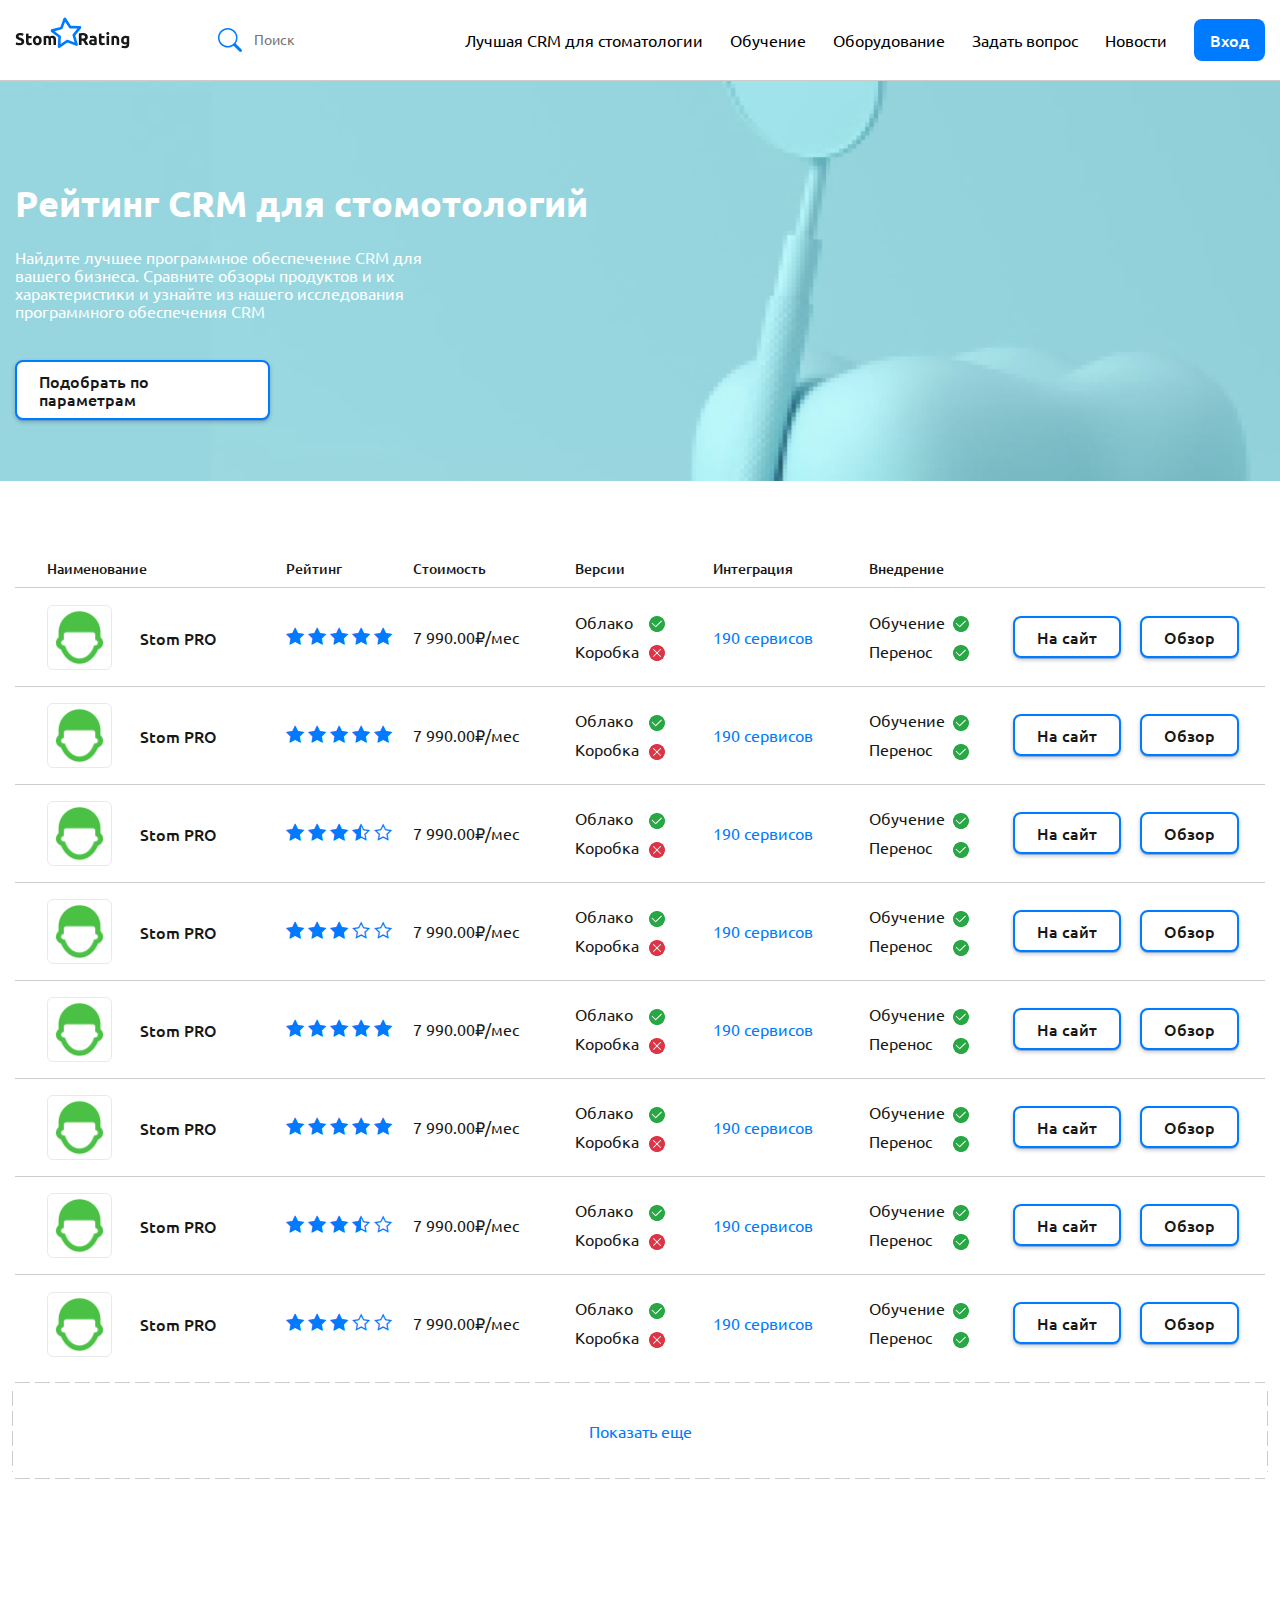
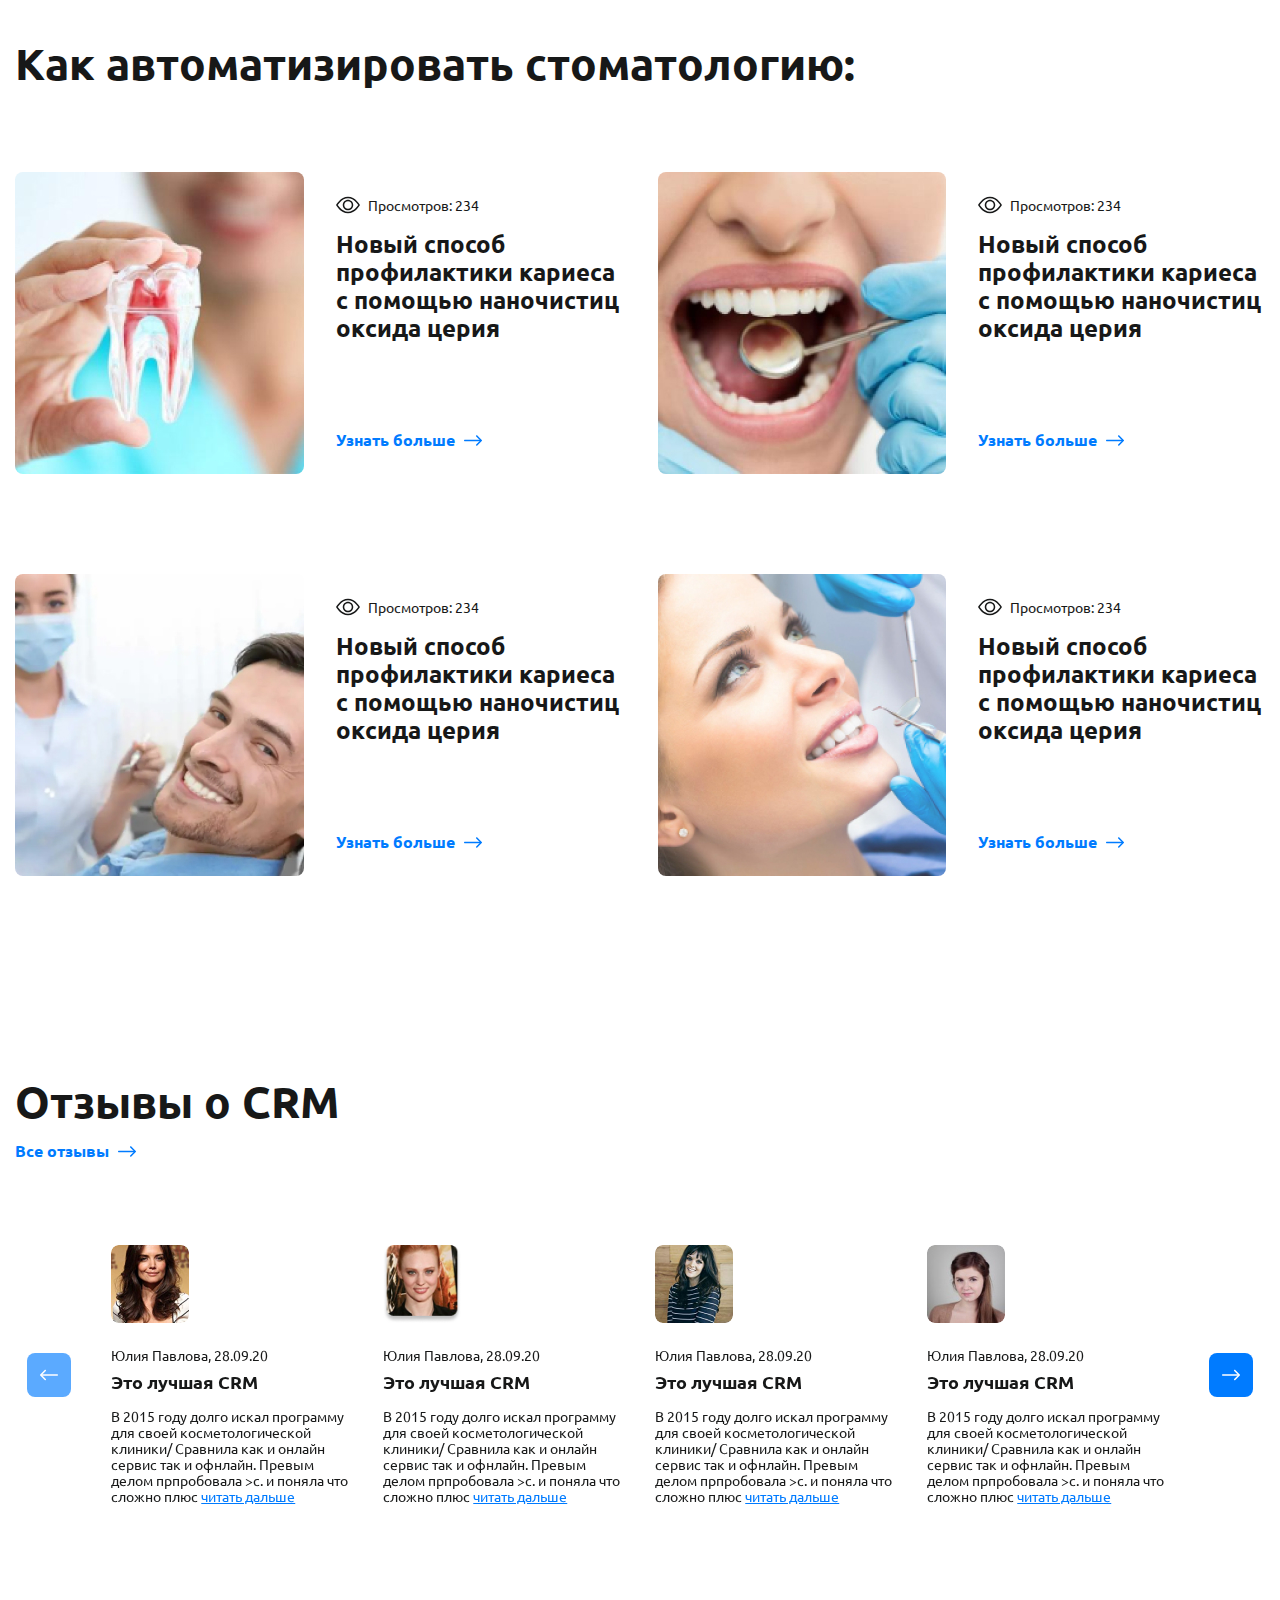
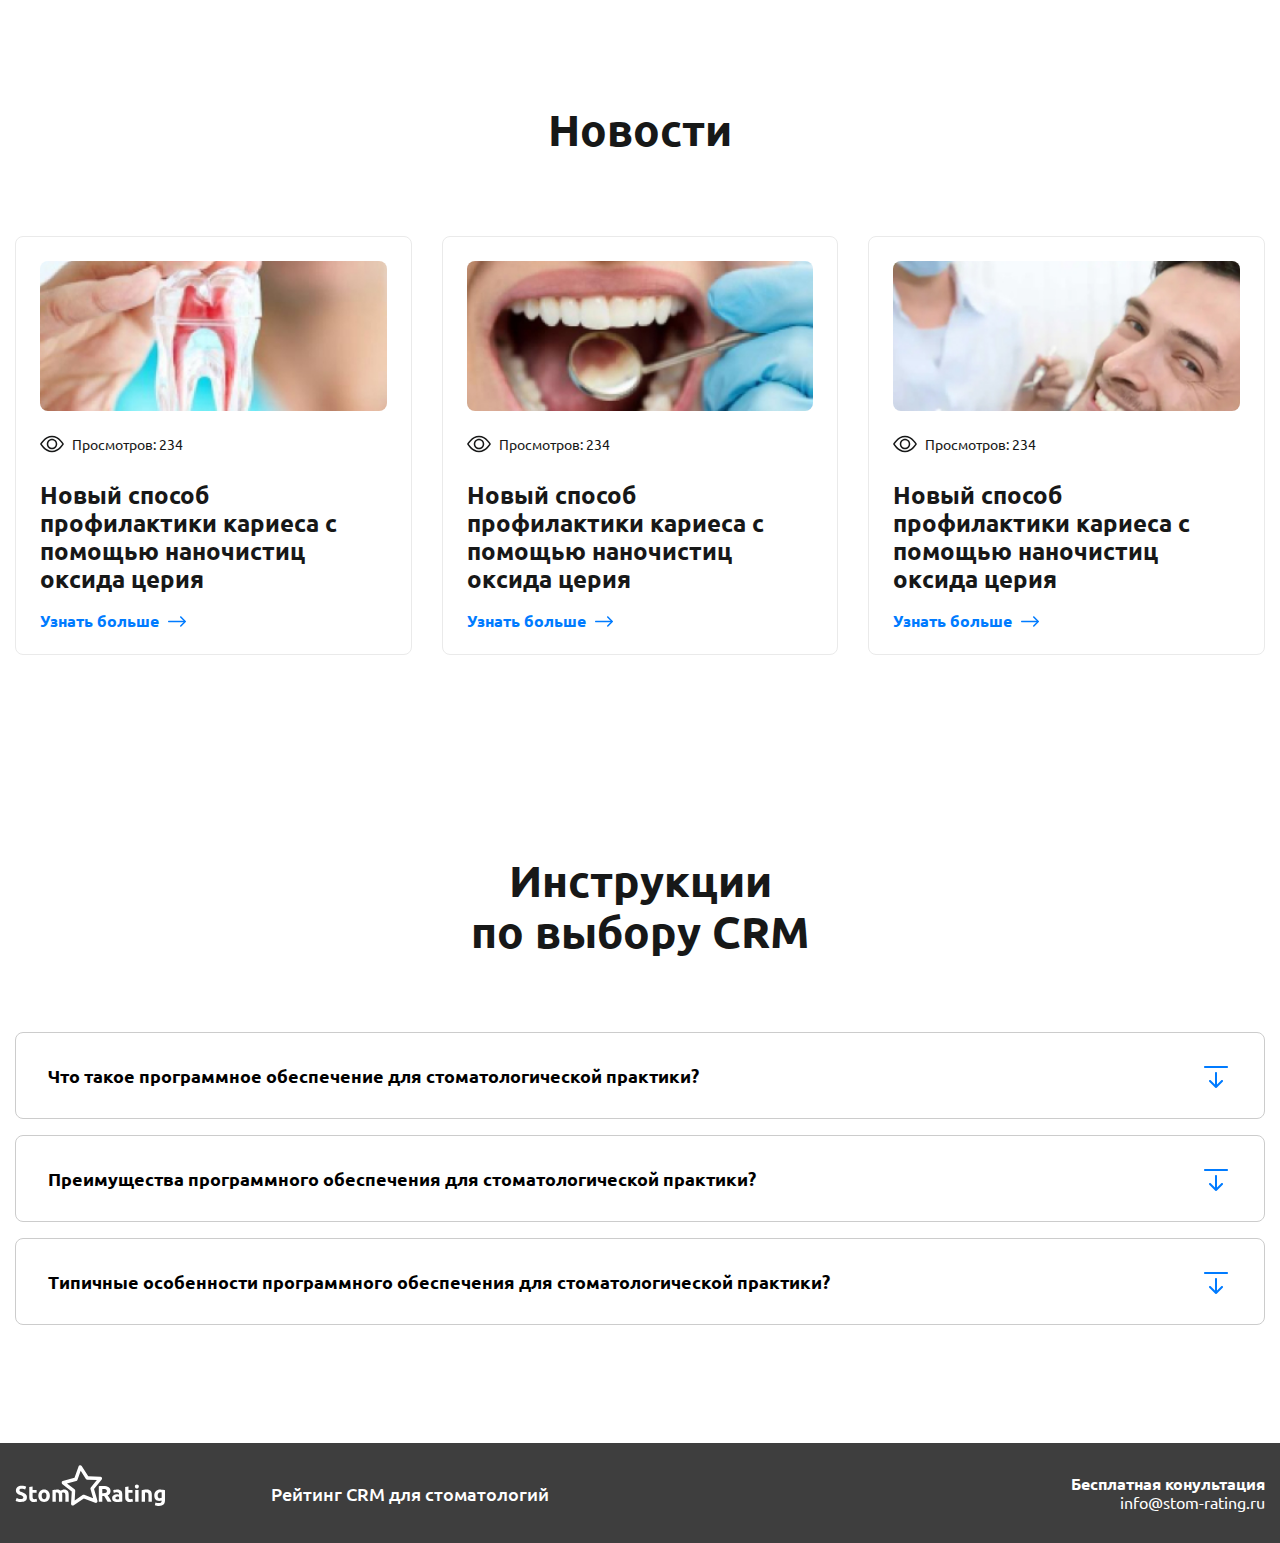
==== commit 8638ce84: "add block" ====
--- a/index.html
+++ b/index.html
@@ -29,7 +29,7 @@
 						<label class="search__icon" for="search">
 							<img src="img/icons/Search.svg" alt="serch">
 						</label>
-						<input id="search" autocomplete="off" type="text" name="form[]" data-value="Поиск" class="input">
+						<input id="search" autocomplete="off" type="text" name="form[]" placeholder="Поиск" class="input">
 						<button class="" type="submit"><span><img src="img/icons/Search.svg" alt="btn"></span></button>
 					</div>
 				</form>
--- a/css/style.min.css
+++ b/css/style.min.css
@@ -1 +1 @@
-@font-face{font-family:Ubuntu;font-display:swap;src:url(../fonts/Ubuntu-Bold.woff) format("woff"),url(../fonts/Ubuntu-Bold.woff2) format("woff2");font-weight:700;font-style:normal}@font-face{font-family:Ubuntu-BoldItalic;font-display:swap;src:url(../fonts/Ubuntu-BoldItalic.woff) format("woff"),url(../fonts/Ubuntu-BoldItalic.woff2) format("woff2");font-weight:700;font-style:normal}@font-face{font-family:Ubuntu-Italic;font-display:swap;src:url(../fonts/Ubuntu-Italic.woff) format("woff"),url(../fonts/Ubuntu-Italic.woff2) format("woff2");font-weight:400;font-style:normal}@font-face{font-family:Ubuntu;font-display:swap;src:url(../fonts/Ubuntu-Light.woff) format("woff"),url(../fonts/Ubuntu-Light.woff2) format("woff2");font-weight:300;font-style:normal}@font-face{font-family:Ubuntu-LightItalic;font-display:swap;src:url(../fonts/Ubuntu-LightItalic.woff) format("woff"),url(../fonts/Ubuntu-LightItalic.woff2) format("woff2");font-weight:300;font-style:normal}@font-face{font-family:Ubuntu;font-display:swap;src:url(../fonts/Ubuntu-Medium.woff) format("woff"),url(../fonts/Ubuntu-Medium.woff2) format("woff2");font-weight:500;font-style:normal}@font-face{font-family:Ubuntu-MediumItalic;font-display:swap;src:url(../fonts/Ubuntu-MediumItalic.woff) format("woff"),url(../fonts/Ubuntu-MediumItalic.woff2) format("woff2");font-weight:500;font-style:normal}@font-face{font-family:Ubuntu;font-display:swap;src:url(../fonts/Ubuntu-Regular.woff) format("woff"),url(../fonts/Ubuntu-Regular.woff2) format("woff2");font-weight:400;font-style:normal}@font-face{font-family:icomoon;font-display:swap;src:url(../fonts/icomoon.woff) format("woff"),url(../fonts/icomoon.woff2) format("woff2");font-weight:400;font-style:normal}/*! normalize.css v8.0.1 | MIT License | github.com/necolas/normalize.css */html{line-height:1.15;-webkit-text-size-adjust:100%}body{margin:0}main{display:block}h1{font-size:2em;margin:.67em 0}hr{-webkit-box-sizing:content-box;box-sizing:content-box;height:0;overflow:visible}pre{font-family:monospace,monospace;font-size:1em}a{background-color:transparent}abbr[title]{border-bottom:none;text-decoration:underline;-webkit-text-decoration:underline dotted;text-decoration:underline dotted}b,strong{font-weight:bolder}code,kbd,samp{font-family:monospace,monospace;font-size:1em}small{font-size:80%}sub,sup{font-size:75%;line-height:0;position:relative;vertical-align:baseline}sub{bottom:-.25em}sup{top:-.5em}img{border-style:none}button,input,optgroup,select,textarea{font-family:inherit;font-size:100%;line-height:1.15;margin:0}button,input{overflow:visible}button,select{text-transform:none}[type=button],[type=reset],[type=submit],button{-webkit-appearance:button}[type=button]::-moz-focus-inner,[type=reset]::-moz-focus-inner,[type=submit]::-moz-focus-inner,button::-moz-focus-inner{border-style:none;padding:0}[type=button]:-moz-focusring,[type=reset]:-moz-focusring,[type=submit]:-moz-focusring,button:-moz-focusring{outline:1px dotted ButtonText}fieldset{padding:.35em .75em .625em}legend{-webkit-box-sizing:border-box;box-sizing:border-box;color:inherit;display:table;max-width:100%;padding:0;white-space:normal}progress{vertical-align:baseline}textarea{overflow:auto}[type=checkbox],[type=radio]{-webkit-box-sizing:border-box;box-sizing:border-box;padding:0}[type=number]::-webkit-inner-spin-button,[type=number]::-webkit-outer-spin-button{height:auto}[type=search]{-webkit-appearance:textfield;outline-offset:-2px}[type=search]::-webkit-search-decoration{-webkit-appearance:none}::-webkit-file-upload-button{-webkit-appearance:button;font:inherit}details{display:block}summary{display:list-item}template{display:none}[hidden]{display:none}@font-face{font-family:icomoon;src:url(../fonts/icomoon.eot?6o98gs);src:url(../fonts/icomoon.eot?6o98gs#iefix) format("embedded-opentype"),url(../fonts/icomoon.ttf?6o98gs) format("truetype"),url(../fonts/icomoon.woff?6o98gs) format("woff"),url(../fonts/icomoon.svg?6o98gs#icomoon) format("svg");font-weight:400;font-style:normal;font-display:block}[class*=" icon-"],[class^=icon-]{font-family:icomoon;speak:never;font-style:normal;font-weight:400;font-variant:normal;text-transform:none;line-height:1;-webkit-font-smoothing:antialiased;-moz-osx-font-smoothing:grayscale}.icon-arrow-down:before{content:"\e907"}.icon-arrow-up:before{content:"\e908"}.icon-keyboard_arrow_down:before{content:"\e902"}.icon-keyboard_arrow_right:before{content:"\e900"}.icon-arrow-thin-up:before{content:"\e903"}.icon-arrow-thin-down:before{content:"\e904"}.icon-arrow-right:before{content:"\e905"}.icon-arrow-left:before{content:"\e906"}.icon-chevron-thin-left:before{content:"\e90b"}.icon-chevron-thin-right:before{content:"\e90c"}.icon-star-empty:before{content:"\e9d7"}.icon-star-full:before{content:"\e9d9"}.icon-play3:before{content:"\ea1c"}.icon-pause2:before{content:"\ea1d"}*{padding:0;margin:0;border:0}*,:after,:before{-webkit-box-sizing:border-box;box-sizing:border-box}:active,:focus{outline:0}a:active,a:focus{outline:0}aside,footer,header,nav,section{display:block}body,html{height:100%;min-width:320px;margin:0 auto}body{line-height:1;font-family:Ubuntu,sans-serif;-ms-text-size-adjust:100%;-moz-text-size-adjust:100%;-webkit-text-size-adjust:100%;color:#171818;font-size:14px;opacity:0;-webkit-transition:opacity .8s ease;-o-transition:opacity .8s ease;transition:opacity .8s ease;-webkit-transition-delay:.5s;-o-transition-delay:.5s;transition-delay:.5s;padding-top:80px}body.lock{overflow:hidden}body.isload{opacity:1}button,input,textarea{font-family:Ubuntu,sans-serif}input::-ms-clear{display:none}button{cursor:pointer}button::-moz-focus-inner{padding:0;border:0}a,a:visited{text-decoration:none}a:hover{text-decoration:none}ul li{list-style:none}img{vertical-align:top}h1,h2,h3,h4,h5,h6{font-weight:inherit;font-size:inherit}.wrapper{width:100%;min-height:100%;overflow:hidden}.page{height:100%}.container{max-width:1330px;margin:0 auto;width:100%;padding:0 15px}.ibg{position:relative}.ibg img{position:absolute;width:100%;height:100%;top:0;left:0;-o-object-fit:cover;object-fit:cover}.logo{max-width:116px}.logo img{width:100%}.link{font-weight:400;font-size:16px;line-height:18px;color:#007bff;-webkit-transition:all .2s ease;-o-transition:all .2s ease;transition:all .2s ease}.link-arrow-right{font-weight:700;font-size:16px;line-height:18px;color:#007bff;-webkit-transition:all .2s ease;-o-transition:all .2s ease;transition:all .2s ease;position:relative;padding-right:30px}.link-arrow-right:before{position:absolute;content:url(../img/icons/Arrow-right.svg);top:60%;right:0;-webkit-transform:translateY(-50%);-ms-transform:translateY(-50%);transform:translateY(-50%);-webkit-transition:all .2s ease;-o-transition:all .2s ease;transition:all .2s ease}.link-2{font-weight:400;font-size:14px;line-height:16px;text-decoration:underline;color:#007bff;-webkit-transition:all .2s ease;-o-transition:all .2s ease;transition:all .2s ease}.title{font-weight:700;font-size:44px;line-height:51px}.title-2{font-weight:700;font-size:28px;line-height:30px}.btn-default{background:#007bff;display:inline-block;padding:12px 16px;border-radius:8px;color:#fff;font-size:16px;line-height:18.38px;font-weight:500;-webkit-transition:all .2s ease;-o-transition:all .2s ease;transition:all .2s ease}.btn-default-promo-code{background:#007bff;display:inline-block;padding:12px 16px 12px 57px;border-radius:8px;color:#fff;font-size:16px;line-height:18.38px;font-weight:500;-webkit-transition:all .2s ease;-o-transition:all .2s ease;transition:all .2s ease;position:relative}.btn-default-promo-code:before{position:absolute;content:'';top:50%;left:20px;-webkit-transform:translateY(-50%);-ms-transform:translateY(-50%);transform:translateY(-50%);width:24px;height:24px;background:url(../img/icons/box.svg) center no-repeat;background-size:contain}.btn-default-2{display:inline-block;background:#fff;font-weight:500;font-size:16px;line-height:18px;color:#171818;border:2px solid #007bff;-webkit-box-shadow:0 2px 4px rgba(0,0,0,.24),0 1px 0 rgba(85,162,248,.48);box-shadow:0 2px 4px rgba(0,0,0,.24),0 1px 0 rgba(85,162,248,.48);border-radius:8px;padding:10px 22px;cursor:pointer;-webkit-transition:all .2s ease;-o-transition:all .2s ease;transition:all .2s ease}.green-btn{display:inline-block;background:#28a745;border-radius:32px;padding:6px 12px;color:#fff;font-weight:700;font-size:12px;line-height:14px;-webkit-transition:all .2s ease;-o-transition:all .2s ease;transition:all .2s ease;position:relative;top:0}.views{position:relative;font-weight:400;font-size:14px;line-height:16px;padding-left:32px}.views:before{position:absolute;content:url(../img/icons/Eye.svg);top:-4px;left:0}.breadcrumbs{margin:25px 0;font-weight:400;font-size:16px;line-height:18px;color:#171818}.breadcrumbs>li{display:inline-block;-webkit-transition:all .2s ease;-o-transition:all .2s ease;transition:all .2s ease}.breadcrumbs>li.active>a{font-weight:400;font-size:16px;line-height:18px;color:#171818}.breadcrumbs>li>a{font-weight:400;font-size:16px;line-height:18px;color:rgba(23,24,24,.64);-webkit-transition:all .2s ease;-o-transition:all .2s ease;transition:all .2s ease}.breadcrumbs>li:not(:first-child):before{content:'/';margin-right:5px;color:rgba(23,24,24,.64)}.breadcrumbs>li:not(:first-child).active:before{color:#171818}.srm-list h1{margin-top:30px}.slick-slider{position:relative}.slick-slider .slick-list,.slick-slider .slick-track{-webkit-transform:translate3d(0,0,0);-ms-transform:translate3d(0,0,0);transform:translate3d(0,0,0)}.slick-slider .slick-list{position:relative;overflow:hidden;width:100%}.slick-slider .slick-track{position:relative;width:100%;display:-webkit-box;display:-ms-flexbox;display:flex}.slick-slider .slick-slide{position:relative}.burger-wrap{margin-left:10px;display:inline-block;border-radius:4px}.burger-wrap .burger{width:18px;height:18px;display:-webkit-box;display:-ms-flexbox;display:flex;-webkit-box-pack:center;-ms-flex-pack:center;justify-content:center;-webkit-box-align:center;-ms-flex-align:center;align-items:center;-webkit-box-orient:vertical;-webkit-box-direction:normal;-ms-flex-direction:column;flex-direction:column;position:relative;cursor:pointer}.burger-wrap .burger span{width:16px;height:2px;display:block;background:#000;position:absolute;-webkit-transition:all .2s;-o-transition:all .2s;transition:all .2s;border-radius:5px}.burger-wrap .burger span:nth-child(1){top:3px}.burger-wrap .burger span:nth-child(2){background:#000}.burger-wrap .burger span:nth-child(3){background:#000}.burger-wrap .burger span:nth-child(4){bottom:3px}.burger-wrap .second{-webkit-transform:rotate(45deg) scale(1)!important;-ms-transform:rotate(45deg) scale(1)!important;transform:rotate(45deg) scale(1)!important;background:#000}.burger-wrap .third{-webkit-transform:rotate(-45deg) scale(1)!important;-ms-transform:rotate(-45deg) scale(1)!important;transform:rotate(-45deg) scale(1)!important;background:#000}.burger-wrap .first{-webkit-transform:scale(0)!important;-ms-transform:scale(0)!important;transform:scale(0)!important}.burger-wrap .fourth{-webkit-transform:scale(0)!important;-ms-transform:scale(0)!important;transform:scale(0)!important}.btn{display:-webkit-inline-box;display:-ms-inline-flexbox;display:inline-flex;padding:0 0}.btn._fw{width:100%}.select{position:relative}.select__item{position:relative}.select__title{color:#000;background-color:#fff;cursor:pointer;border-radius:4px}.select__value{display:-webkit-box;display:-ms-flexbox;display:flex;color:#000;height:30px;padding:0 14px 0 39px;-webkit-box-align:center;-ms-flex-align:center;align-items:center;-webkit-box-pack:justify;-ms-flex-pack:justify;justify-content:space-between;-webkit-box-orient:horizontal;-webkit-box-direction:reverse;-ms-flex-direction:row-reverse;flex-direction:row-reverse}.select__value span{height:1em;overflow:hidden;display:-webkit-box;-webkit-line-clamp:1;-webkit-box-orient:vertical}.select__value:before{content:"";display:inline-block;-webkit-transition:all .3s ease 0s;-o-transition:all .3s ease 0s;transition:all .3s ease 0s;width:8px;height:7px;background:url(../img/icons/select-arrow.svg) center/100% no-repeat}.select__input{width:100%;background-color:transparent;height:100%}.select__options{color:#000;display:none;position:absolute;top:29px;border-radius:0 0 4px 4px;min-width:100%;left:0;background-color:#fff;border-top:0;border:1px solid #d9d9d9;border-top:0;font-size:14px;padding:10px 0 5px 0}.select__option{cursor:pointer;padding:5px 15px;margin:0}.select._active{z-index:5}.select._active .select__value:before{-webkit-transform:rotate(-180deg);-ms-transform:rotate(-180deg);transform:rotate(-180deg)}.select._active .select__options{display:block}input[type=email],input[type=tel],input[type=text],textarea{-webkit-appearance:none;-moz-appearance:none;appearance:none}.input{border-radius:0;width:100%;display:block;padding:0 20px}textarea.input{resize:none;padding:0 0}.checkbox{position:relative}.checkbox__input{position:absolute;width:0;height:0;opacity:0;visibility:hidden}.checkbox__input:checked+.checkbox__text:before{background:#fff url(../img/icons/check.svg) center no-repeat}.checkbox__text{display:-webkit-inline-box;display:-ms-inline-flexbox;display:inline-flex;-webkit-box-align:center;-ms-flex-align:center;align-items:center;position:relative;font-size:16px;color:#fff;letter-spacing:-.3px;line-height:calc(20 / 16);cursor:pointer}.checkbox__text:before{content:"";-ms-flex-item-align:start;align-self:flex-start;margin:0 14px 0 0;-webkit-box-flex:0;-ms-flex:0 0 20px;flex:0 0 20px;left:0;top:0;width:20px;height:18px;background:#fff;border:1px solid #a7a9ac}.checkbox a{color:#fff;text-decoration:underline}.checkbox._error .checkbox__text:before{border:1px solid #ee1212}.options{display:-webkit-box;display:-ms-flexbox;display:flex;-webkit-box-orient:vertical;-webkit-box-direction:normal;-ms-flex-direction:column;flex-direction:column;-webkit-box-align:start;-ms-flex-align:start;align-items:flex-start}.options__item{position:relative;cursor:pointer}.options__input{position:absolute;width:0;height:0;opacity:0;left:0;top:0;visibility:hidden}.options__input:checked+.options__text:after{-webkit-transform:scale(1);-ms-transform:scale(1);transform:scale(1)}.options__text{display:-webkit-inline-box;display:-ms-inline-flexbox;display:inline-flex;-webkit-box-align:center;-ms-flex-align:center;align-items:center;position:relative;font-size:16px;color:#fff;letter-spacing:-.3px;line-height:calc(20 / 16)}.options__text:before{content:"";-ms-flex-item-align:start;align-self:flex-start;margin:0 14px 0 0;-webkit-box-flex:0;-ms-flex:0 0 20px;flex:0 0 20px;left:0;top:0;border-radius:50%;width:20px;height:18px;background:#fff;border:1px solid #a7a9ac}.options__text:after{content:"";-webkit-transition:all .3s ease 0s;-o-transition:all .3s ease 0s;transition:all .3s ease 0s;-webkit-transform:scale(0);-ms-transform:scale(0);transform:scale(0);width:10px;height:10px;border-radius:50%;background-color:#77243a;position:absolute;left:5px;top:4px}.option{position:relative;cursor:pointer;padding-left:25px;line-height:16px;margin-bottom:10px;font-size:15px;font-weight:300}.option:last-child{margin-bottom:0}.option input{display:none}.option:before{position:absolute;left:0;top:0;width:16px;height:16px;content:'';border:1px solid #7f7f7f;border-radius:4px;z-index:2}.option.active:before{background:url(../img/icons/chek.svg) center 1px no-repeat}.option.active:after{background:#007bff;border:1px solid #007bff}.option:after{position:absolute;left:0;top:0;width:16px;height:16px;content:'';border:1px solid #7f7f7f;border-radius:4px;z-index:1}.rating-block{display:table;font-size:0;width:138px;height:30px}.rating{display:inline-block;position:relative;vertical-align:middle;width:100%;height:25px}.rating.edit .star{cursor:pointer}.rating .star{width:25px;height:25px;display:inline-block;position:relative;z-index:3}.rating .star:not(:last-child){margin-right:3px}.rating__line{position:absolute;width:auto;height:24px;top:0;left:0;z-index:1;background-size:136px 100%;display:-webkit-box;display:-ms-flexbox;display:flex;font-size:24px;color:#007bff}.rating__line>span{margin-right:4px}.rating__activeline{position:absolute;width:0;height:24px;top:0;left:0;z-index:2;background-size:136px 100%;display:-webkit-box;display:-ms-flexbox;display:flex;font-size:24px;overflow:hidden;color:#007bff}.rating__activeline>span{margin-right:4px}.rating__value{display:inline-block;color:#1b3139;font-size:14px;line-height:13px;vertical-align:middle;margin:8px 0}.quantity{width:88px;height:40px;display:-webkit-box;display:-ms-flexbox;display:flex;border:1px solid rgba(166,166,166,.45)}.quantity__button{-webkit-box-flex:0;-ms-flex:0 0 30px;flex:0 0 30px;position:relative;cursor:pointer}.quantity__button::after,.quantity__button::before{content:"";position:absolute;top:50%;left:50%;-webkit-transition:all .3s ease 0s;-o-transition:all .3s ease 0s;transition:all .3s ease 0s;margin:0 0 0 -4.5px;background-color:#a6a6a6;width:9px;height:1px}.quantity__button_plus::before{-webkit-transform:rotate(-90deg);-ms-transform:rotate(-90deg);transform:rotate(-90deg)}.quantity__input{-webkit-box-flex:1;-ms-flex:1 1 auto;flex:1 1 auto}.quantity__input input{height:100%;color:#a6a6a6;font-size:12px;width:100%;text-align:center}table th{font-weight:700}table td,table th{padding:9px 15px 9px 0;text-align:left}.header{position:fixed;top:0;left:0;width:100%;border-bottom:1px solid #ccc;-webkit-transition:all .8s ease;-o-transition:all .8s ease;transition:all .8s ease;background:#fff;z-index:100}.header.open{border-bottom:1px solid transparent}.header__body{min-height:80px;padding:10px 0;display:-webkit-box;display:-ms-flexbox;display:flex;-webkit-box-align:center;-ms-flex-align:center;align-items:center}.header__column_1{-webkit-box-flex:0;-ms-flex:0 1 auto;flex:0 1 auto;margin-right:15px}.header__column_2{-webkit-box-flex:1;-ms-flex:1 1 auto;flex:1 1 auto;display:-webkit-box;display:-ms-flexbox;display:flex;-webkit-box-pack:center;-ms-flex-pack:center;justify-content:center;margin-right:15px}.header__column_3{-webkit-box-flex:0;-ms-flex:0 0 auto;flex:0 0 auto}.header__logo{margin-bottom:15px}.header__nav>ul{text-align:right}.header__nav>ul>li{display:inline-block}.header__nav>ul>li:not(:last-child){margin-right:24px}.header__nav>ul>li>a{display:inline-block;color:#000;font-size:16px;line-height:18.38px;-webkit-transition:all .2s ease;-o-transition:all .2s ease;transition:all .2s ease}.header__nav>ul>li>a.btn-default{color:#fff}.search{margin-right:74px}.search__item{display:-webkit-box;display:-ms-flexbox;display:flex;-webkit-transition:all .2s ease;-o-transition:all .2s ease;transition:all .2s ease}.search__item._focus .input{width:150px;border-bottom:1px solid #ccc;opacity:1;color:#171818;letter-spacing:.7px;margin-left:12px}.search__item._focus button{opacity:1;min-width:30px;width:30px}.search__item._focus .search__icon{opacity:0;width:0;-webkit-box-flex:0;-ms-flex:0 0 0px;flex:0 0 0px}.search__icon{-webkit-box-flex:0;-ms-flex:0 0 24px;flex:0 0 24px;cursor:pointer;display:-webkit-box;display:-ms-flexbox;display:flex;-webkit-box-align:center;-ms-flex-align:center;align-items:center}.search__icon img{width:100%}.search .input{padding-left:0;padding-right:0;margin-left:12px;border-bottom:1px solid transparent;-webkit-transition:all .2s ease;-o-transition:all .2s ease;transition:all .2s ease;min-width:50px;width:50px}.search button{min-width:0;width:0;background:0 0;height:30px;display:-webkit-box;display:-ms-flexbox;display:flex;-webkit-box-pack:center;-ms-flex-pack:center;justify-content:center;-webkit-box-align:center;-ms-flex-align:center;align-items:center;-webkit-transition:all .2s ease;-o-transition:all .2s ease;transition:all .2s ease;opacity:0}.search button>span{width:60%;height:80%}.search button>span>img{width:100%}.main-banner{min-height:370px;position:relative;display:-webkit-box;display:-ms-flexbox;display:flex;-webkit-box-orient:vertical;-webkit-box-direction:normal;-ms-flex-direction:column;flex-direction:column}.main-banner__bg{position:absolute;top:0;left:0;width:100%;height:100%;z-index:-1}.main-banner__body{padding:79px 15px;color:#fff;-webkit-box-flex:1;-ms-flex:1 1 auto;flex:1 1 auto;display:-webkit-box;display:-ms-flexbox;display:flex;-webkit-box-align:center;-ms-flex-align:center;align-items:center}.main-banner__title{font-size:36px;font-weight:700;line-height:41px}.main-banner__text{font-weight:400;font-size:16px;line-height:18px;max-width:443px;margin-bottom:40px}.main-banner__text>p{margin:15px 0}.main-banner__btn-filter{position:relative;height:42px}.main-banner__btn-filter .filter{position:absolute;top:0;left:0}.filter{border:2px solid #007bff;width:255px;background:#fff;border-radius:8px;-webkit-box-shadow:0 2px 4px rgba(0,0,0,.24),0 1px 0 rgba(85,162,248,.48);box-shadow:0 2px 4px rgba(0,0,0,.24),0 1px 0 rgba(85,162,248,.48);-webkit-transition:all .4s ease;-o-transition:all .4s ease;transition:all .4s ease;z-index:10}.filter._active{width:302px;border:2px solid #fff}.filter._active .title-2{font-size:16px;opacity:1;position:relative;top:11px}.filter._active .title-1{font-size:0;opacity:0;-webkit-transition:all .2s ease;-o-transition:all .2s ease;transition:all .2s ease}.filter .title-2{font-size:0;opacity:0;-webkit-transition:all .2s ease;-o-transition:all .2s ease;transition:all .2s ease}.filter .title-1{font-size:16px;opacity:1;-webkit-transition:all .2s ease;-o-transition:all .2s ease;transition:all .2s ease}.filter__title{min-height:42px;color:#171818;width:100%;font-weight:500;font-size:16px;line-height:18px;display:-webkit-box;display:-ms-flexbox;display:flex;-webkit-box-align:center;-ms-flex-align:center;align-items:center;padding:10px 22px;cursor:pointer}.filter__title.btn-default-2{border:none;-webkit-box-shadow:none;box-shadow:none}.filter__toggle-collapse{color:#171818;display:none;padding:10px 21px 20px}.filter__toggle-collapse label{font-weight:500;font-size:14px;line-height:16px;color:#171818;opacity:.54;margin-bottom:11px;display:block}.filter__options{margin:14px 0 26px}.filter__options .option{font-weight:400;font-size:12px;line-height:14px;color:#171818;padding-left:28px}.filter__submit-wrap{margin-top:36px;margin-bottom:16px}.filter__submit-wrap .btn-default-2{width:100%}.filter__clear{text-align:center}.table-block{margin:70px 0}.table-block__btn-load-more{height:97px;display:-webkit-box;display:-ms-flexbox;display:flex;-webkit-box-align:center;-ms-flex-align:center;align-items:center;-webkit-box-pack:center;-ms-flex-pack:center;justify-content:center;position:relative;margin-top:10px;margin-bottom:10px}.table-block__btn-load-more:after,.table-block__btn-load-more:before{position:absolute;content:'';width:100%;height:1px;background-image:-webkit-gradient(linear,left top,right top,from(#ccc),color-stop(75%,#ccc),color-stop(75%,transparent),to(transparent));background-image:-o-linear-gradient(left,#ccc,#ccc 75%,transparent 75%,transparent 100%);background-image:linear-gradient(90deg,#ccc,#ccc 75%,transparent 75%,transparent 100%);background-size:20px 1px;border:none}.table-block__btn-load-more:before{top:0;left:0}.table-block__btn-load-more:after{left:0;bottom:0}.table-block__btn-load-more>span{position:absolute;top:0;left:0;height:100%;width:100%;z-index:-1}.table-block__btn-load-more>span:after,.table-block__btn-load-more>span:before{position:absolute;content:'';width:81px;height:1px;background-image:-webkit-gradient(linear,left top,right top,from(#ccc),color-stop(75%,#ccc),color-stop(75%,transparent),to(transparent));background-image:-o-linear-gradient(left,#ccc,#ccc 75%,transparent 75%,transparent 100%);background-image:linear-gradient(90deg,#ccc,#ccc 75%,transparent 75%,transparent 100%);background-size:20px 1px;border:none;-webkit-transform:rotate(90deg);-ms-transform:rotate(90deg);transform:rotate(90deg)}.table-block__btn-load-more>span:before{top:49px;left:-43px}.table-block__btn-load-more>span:after{right:-43px;top:49px}.table-block table{width:100%;border-collapse:collapse;word-break:break-word;font-weight:400;font-size:16px;line-height:18px;white-space:normal}.table-block table tr:not(:first-child){height:98px}.table-block th{font-weight:500;font-size:14px;line-height:16px;padding:10px 15px 10px 0}.table-block th:first-child{padding-left:32px}.table-block th:nth-child(2){padding-left:10px}.table-block th:nth-child(3){padding-left:10px}.table-block td:first-child{padding-left:32px;border-right:1px solid #ccc;height:98px;white-space:normal;width:100%}.table-block tr:not(:last-child)>th{border-bottom:1px solid #ccc}.table-block tr:not(:last-child) td,.table-block tr:not(:last-child)>.td{border-bottom:1px solid #ccc}.table-block .table-rating{width:127px;min-width:127px;padding-right:10px;padding-left:10px}.table-block .table-rating .rating-block{display:block;width:107px;height:20px}.table-block .table-rating .rating{height:20px}.table-block .table-rating .rating__line{font-size:18px;height:20px}.table-block .table-rating .rating__activeline{font-size:18px;height:20px}.table-block .td_1{display:-webkit-box;display:-ms-flexbox;display:flex;-webkit-box-orient:vertical;-webkit-box-direction:normal;-ms-flex-direction:column;flex-direction:column;-webkit-box-pack:center;-ms-flex-pack:center;justify-content:center;-webkit-box-flex:1;-ms-flex:1 1 auto;flex:1 1 auto}.table-block .td_1>a{font-weight:500;font-size:16px;line-height:18px;display:-webkit-box;display:-ms-flexbox;display:flex;-webkit-box-align:center;-ms-flex-align:center;align-items:center;color:#171818;-webkit-transition:all .2s ease;-o-transition:all .2s ease;transition:all .2s ease}.table-block .td_1>a>span{-webkit-box-flex:0;-ms-flex:0 0 auto;flex:0 0 auto;display:inline-block;width:65px;height:65px;background:#fff;border:1px solid #eaeaea;border-radius:6px;margin-right:28px}.table-block .td_2{width:172px;min-width:172px;padding-left:10px}.table-block .td_3{width:11%}.table-block .td_3>span{display:block;position:relative;line-height:29px;width:90px;padding-right:20px}.table-block .td_3>span:after{position:absolute;right:0;top:39%;-webkit-transform:translateY(-50%);-ms-transform:translateY(-50%);transform:translateY(-50%);height:16px}.table-block .td_3>span.yes:after{content:url(../img/icons/yes.svg)}.table-block .td_3>span.no:after{content:url(../img/icons/no.svg)}.table-block .td_4{min-width:130px;white-space:normal}.table-block .td_5{width:11.5%;-webkit-box-flex:0;-ms-flex:0 0 11.5%;flex:0 0 11.5%}.table-block .td_5>span{display:block;position:relative;line-height:29px;width:100px;padding-right:20px}.table-block .td_5>span:after{position:absolute;right:0;top:39%;-webkit-transform:translateY(-50%);-ms-transform:translateY(-50%);transform:translateY(-50%);height:16px}.table-block .td_5>span.yes:after{content:url(../img/icons/yes.svg)}.table-block .td_5>span.no:after{content:url(../img/icons/no.svg)}.table-block .td_6{width:252px;min-width:252px}.table-block .td_6>a:first-child{margin-right:15px}.good-to-know{margin:159px 0 100px}.good-to-know__title{margin-bottom:83px}.good-to-know__body{display:-webkit-box;display:-ms-flexbox;display:flex;-ms-flex-wrap:wrap;flex-wrap:wrap;-webkit-box-pack:justify;-ms-flex-pack:justify;justify-content:space-between;margin:0 -15px}.good-to-know__item{width:49.8%;padding:0 15px;margin-bottom:100px}.item-good-to-know{display:-webkit-box;display:-ms-flexbox;display:flex}.item-good-to-know__column_1{-webkit-box-flex:0;-ms-flex:0 0 47.55%;flex:0 0 47.55%}.item-good-to-know__column_2{-webkit-box-flex:1;-ms-flex:1 1 auto;flex:1 1 auto}.item-good-to-know__img{overflow:hidden;border-radius:8px;height:100%;width:100%;min-height:302px}.item-good-to-know__text-wrap{padding:25px 0 25px 32px;display:-webkit-box;display:-ms-flexbox;display:flex;-webkit-box-orient:vertical;-webkit-box-direction:normal;-ms-flex-direction:column;flex-direction:column;height:100%}.item-good-to-know__views{margin-bottom:17px}.item-good-to-know__text{font-weight:700;font-size:24px;line-height:28px;-webkit-box-flex:1;-ms-flex:1 1 auto;flex:1 1 auto;margin-bottom:19px}.reviews-block{margin:26px 0}.reviews-block_2{margin:166px 0 166px}.reviews-block__title{margin-bottom:15px}.reviews-block__all-reviews-link{margin-bottom:30px}.reviews-block__list{margin:85px 0;position:relative}.reviews-block__list li{margin-bottom:50px}.reviews-block__list li .item-slider-reviews{padding:0}.reviews-block__list li .item-slider-reviews__text{max-width:600px}.slider-reviews{margin:85px -15px;position:relative}.slider-reviews .slick-arrow{position:absolute;top:50%;-webkit-transform:translateY(-50%);-ms-transform:translateY(-50%);transform:translateY(-50%);width:44px;height:44px;border-radius:8px;background:#007bff;z-index:5;cursor:pointer;-webkit-transition:all .2s ease;-o-transition:all .2s ease;transition:all .2s ease}.slider-reviews .slick-arrow>span{position:absolute;top:50%;left:50%;-webkit-transform:translate(-50%,-50%);-ms-transform:translate(-50%,-50%);transform:translate(-50%,-50%)}.slider-reviews .slick-arrow.slick-disabled{opacity:.64}.slider-reviews .slick-prev{left:-69px}.slider-reviews .slick-next{right:-69px}.slider-reviews__item{display:-webkit-box;display:-ms-flexbox;display:flex;-webkit-box-orient:vertical;-webkit-box-direction:normal;-ms-flex-direction:column;flex-direction:column}.slider-reviews-2{margin:70px -15px;position:relative}.slider-reviews-2._two-items{width:auto}.slider-reviews-2 .slick-arrow{position:absolute;top:50%;-webkit-transform:translateY(-50%);-ms-transform:translateY(-50%);transform:translateY(-50%);width:44px;height:44px;border-radius:8px;background:#007bff;z-index:5;cursor:pointer;-webkit-transition:all .2s ease;-o-transition:all .2s ease;transition:all .2s ease}.slider-reviews-2 .slick-arrow>span{position:absolute;top:50%;left:50%;-webkit-transform:translate(-50%,-50%);-ms-transform:translate(-50%,-50%);transform:translate(-50%,-50%)}.slider-reviews-2 .slick-arrow.slick-disabled{opacity:.64}.slider-reviews-2 .slick-prev{left:-69px}.slider-reviews-2 .slick-next{right:-69px}.slider-reviews-2__item{display:-webkit-box;display:-ms-flexbox;display:flex;-webkit-box-orient:vertical;-webkit-box-direction:normal;-ms-flex-direction:column;flex-direction:column}.slider-reviews-2 .item-slider-reviews__name>span{margin-left:22px}.slider-reviews-2 .rating-block{height:30px;width:80px}.slider-reviews-2 .rating-block .rating{width:100%}.slider-reviews-2 .item-slider-reviews__name{margin-top:15px}.slider-reviews-2 .item-slider-reviews__title{font-weight:700;font-size:29px;line-height:33px;margin-bottom:33px}.slider-reviews-2 .item-slider-reviews__photo{margin-bottom:25px}.slider-reviews-2 .item-slider-reviews__text{text-align:left}.item-slider-reviews{padding:0 15px}.item-slider-reviews__title{font-weight:700;font-size:29px;line-height:33px;margin-bottom:33px}.item-slider-reviews__top{display:-webkit-box;display:-ms-flexbox;display:flex}.item-slider-reviews__column_1{-webkit-box-flex:0;-ms-flex:0 0 auto;flex:0 0 auto;margin-right:25px}.item-slider-reviews__column_2{-webkit-box-flex:1;-ms-flex:1 1 auto;flex:1 1 auto}.item-slider-reviews__photo{width:78px;height:78px;border-radius:8px;overflow:hidden;margin-bottom:24px}.item-slider-reviews__name{font-weight:400;font-size:14px;line-height:16px;margin-bottom:8px}.item-slider-reviews__title{-webkit-box-flex:1;-ms-flex:1 1 auto;flex:1 1 auto;font-weight:700;font-size:18px;line-height:21px;margin-bottom:16px}.item-slider-reviews__text{font-weight:400;font-size:14px;line-height:16px}.news-block{margin:200px 0 200px}.news-block__title{text-align:center;margin-bottom:81px}.news-block__cards{display:-webkit-box;display:-ms-flexbox;display:flex;-ms-flex-wrap:wrap;flex-wrap:wrap;margin:0 -15px}.news-block__card{width:33.3333%;padding:0 15px}.card-news{min-height:418px;display:-webkit-box;display:-ms-flexbox;display:flex;-webkit-box-orient:vertical;-webkit-box-direction:normal;-ms-flex-direction:column;flex-direction:column}.card-news__inner{-webkit-box-flex:1;-ms-flex:1 1 auto;flex:1 1 auto;background:#fff;border:1px solid #eaeaea;border-radius:8px;padding:24px 24px;display:-webkit-box;display:-ms-flexbox;display:flex;-webkit-box-orient:vertical;-webkit-box-direction:normal;-ms-flex-direction:column;flex-direction:column}.card-news__img{width:100%;min-height:150px;margin-bottom:25px;border-radius:8px;overflow:hidden}.card-news__text-wrap{display:-webkit-box;display:-ms-flexbox;display:flex;-webkit-box-orient:vertical;-webkit-box-direction:normal;-ms-flex-direction:column;flex-direction:column;height:100%;-webkit-box-flex:1;-ms-flex:1 1 auto;flex:1 1 auto}.card-news__views{margin-bottom:29px}.card-news__text{-webkit-box-flex:1;-ms-flex:1 1 auto;flex:1 1 auto;font-weight:700;font-size:24px;line-height:28px;flex:1 1 auto;margin-bottom:19px}.instruction-block{margin:52px 0 118px}.instruction-block__title{text-align:center;margin-bottom:75px}.instruction>li{min-height:85px;border-radius:8px;border:1px solid #ccc;margin-bottom:16px}.instruction__title{padding:10px 80px 10px 32px;position:relative;min-height:85px;display:-webkit-box;display:-ms-flexbox;display:flex;-webkit-box-align:center;-ms-flex-align:center;align-items:center;cursor:pointer;font-weight:700;font-size:18px;line-height:21px;color:#000}.instruction__title:before{position:absolute;content:url(../img/icons/Arrow-bar-down.svg);top:50%;right:32px;-webkit-transform:translateY(-50%);-ms-transform:translateY(-50%);transform:translateY(-50%);height:32px;width:32px}.instruction__collapse{display:none;padding:5px 32px 32px;font-weight:400;font-size:16px;line-height:18px}.instruction__collapse>div>p{margin:15px 0}.instruction__collapse h4{margin:0 0 15px;font-weight:700;font-size:18px;line-height:20px}.product-head{margin:25px 0}.product-head__body{display:-webkit-box;display:-ms-flexbox;display:flex}.product-head__column_1{-webkit-box-flex:0;-ms-flex:0 0 auto;flex:0 0 auto;margin-right:30px}.product-head__column_2{-webkit-box-flex:1;-ms-flex:1 1 auto;flex:1 1 auto}.product-head__column_3{width:100%}.product-head__img{width:192px;height:192px;overflow:hidden;border-radius:8px}.product-head__title{font-weight:700;font-size:24px;line-height:28px;margin:15px 0 15px}.product-head__date{font-weight:700;font-size:14px;line-height:16px;color:rgba(23,24,24,.54);margin:10px 0 16px}.product-head__cost{font-weight:700;font-size:14px;line-height:16px;white-space:nowrap}.product-head__cost>span{font-weight:700;font-size:21px;line-height:24px}.product-head__btn-wrap{margin:18px 0}.product-head__btn-link{display:inline-block}.product-head__btn-link:not(:last-child){margin-right:13px;margin-bottom:16px}.product-head .rating{width:100%}.product-head .rating__value{font-weight:400;font-size:14px;line-height:16px;margin:8px 0}.product-head .rating .star{height:25px;width:24px}.local-navigation{margin:50px 0}.local-navigation__list>li{display:-webkit-box;display:-ms-flexbox;display:flex;border-bottom:1px solid #ccc;overflow-x:auto}.local-navigation__list>li>a{display:inline-block;font-weight:400;font-size:20px;line-height:30px;color:#171818;opacity:.54;position:relative;-webkit-transition:all .2s ease;-o-transition:all .2s ease;transition:all .2s ease;padding-bottom:12px;padding-top:10px}.local-navigation__list>li>a:not(:last-child){margin-right:32px}.local-navigation__list>li>a:before{position:absolute;content:'';width:0%;bottom:0;height:3px;background-color:#007bff;left:50%;-webkit-transform:translateX(-50%);-ms-transform:translateX(-50%);transform:translateX(-50%);-webkit-transition:all .2s ease;-o-transition:all .2s ease;transition:all .2s ease}.local-navigation__list>li>a.active{color:#171818;opacity:1}.local-navigation__list>li>a.active:before{width:100%}.overview{margin:79px 0 79px;font-weight:400;font-size:16px;line-height:30px}.overview p{margin:20px 0;max-width:525px}.overview .list-block{margin-top:60px}.overview__body{display:-webkit-box;display:-ms-flexbox;display:flex}.overview__column_1{-webkit-box-flex:0;-ms-flex:0 1 51.15385%;flex:0 1 51.15385%;padding-right:30px}.overview__column_2{-webkit-box-flex:0;-ms-flex:0 1 48.84615%;flex:0 1 48.84615%}.overview__title{margin-bottom:24px}.overview__video-wrap{width:100%;height:0;padding-bottom:56%;border-radius:10px;overflow:hidden;position:relative}.overview__video-wrap>iframe{position:absolute;top:0;left:0;width:100%;height:100%}.list-block{margin:35px 0}.list-block__title{font-weight:700;font-size:18px;line-height:30px;margin-bottom:16px}.list-block>ul{font-weight:400;font-size:16px;line-height:30px;color:rgba(0,0,0,.54)}.list-block>ul>li:not(:last-child){margin-bottom:4px}.cost{margin:163px 0 100px}.cost__title{margin-bottom:26px}.cost__table-wrap{overflow-x:auto}.cost__table{max-width:1078px;width:100%;min-width:848px;border-radius:8px;border-spacing:0;word-break:break-word}.cost__table th{font-weight:400;font-size:14px;line-height:20px;text-align:center;color:#171818;opacity:.54}.cost__table td{font-weight:400;font-size:20px;line-height:20px;text-align:center;border:1px solid #ccc;padding:10px 10px}.cost__table td:first-child{text-align:left;padding-left:24px;border-right:none;width:100%}.cost__table td:nth-child(2){border-right:none;border-left:none;min-width:150px}.cost__table td:nth-child(3){border-right:none;min-width:251px}.cost__table td:last-child{min-width:192px}.cost__table td>span{display:block;font-weight:400;font-size:12px;line-height:20px;color:rgba(23,24,24,.54)}.cost__table tr{height:77px}.cost__table tr:first-child{height:50px}.cost__table tr:not(:last-child)>td{border-bottom:none}.cost__table tr:nth-child(2)>td:first-child{border-top-left-radius:8px}.cost__table tr:nth-child(2)>td:last-child{border-top-right-radius:8px}.cost__table tr:last-child>td:first-child{border-bottom-left-radius:8px}.cost__table tr:last-child>td:last-child{border-bottom-right-radius:8px}.cost__text-wrap{margin:46px 0;font-weight:400;font-size:16px;line-height:30px}.cost__text-wrap p{margin:16px 0;max-width:525px}.cost__text-title{margin-bottom:16px;font-weight:700;font-size:18px;line-height:30px}.functional{margin:199px 0 100px}.functional__title{margin-bottom:41px}.functional__list{display:-webkit-box;display:-ms-flexbox;display:flex;-ms-flex-wrap:wrap;flex-wrap:wrap;margin:0 -15px}.functional__list>li{width:33.3333%;padding:0 15px}.functional__list>li>.wrap{margin-bottom:24px}.functional__list-title{position:relative;padding-left:25px;cursor:pointer}.functional__list-title>h4{display:inline-block;font-weight:700;font-size:18px;line-height:30px;padding-right:25px;position:relative}.functional__list-title>span{position:absolute;top:7px;left:0;width:16px;height:16px}.functional__list-title>span>img{width:100%}.functional__list-title._spoller h4:after{position:absolute;content:'';top:7px;right:0;width:16px;height:16px;background:url(../img/functional-icons/spoller-arrow.svg) center no-repeat;background-size:contain;-webkit-transition:all .2s ease;-o-transition:all .2s ease;transition:all .2s ease;-webkit-transform:rotate(180deg);-ms-transform:rotate(180deg);transform:rotate(180deg)}.functional__list-title._spoller._active h4:after{-webkit-transform:rotate(0);-ms-transform:rotate(0);transform:rotate(0)}.functional__list-title._spoller+.functional__collapse{display:none}.functional__collapse>ul{margin:14px 0}.functional__collapse>ul>li{position:relative;font-weight:400;font-size:16px;line-height:30px;color:#000;padding-left:25px;margin-bottom:4px}.functional__collapse>ul>li:before{position:absolute;left:0;top:2px;height:16px}.functional__collapse>ul>li.yes:before{content:url(../img/icons/yes.svg)}.functional__collapse>ul>li.no:before{content:url(../img/icons/no.svg)}.analogs{margin:190px 0 150px}.analogs__title{margin-bottom:80px}.slider-analogs{margin:50px -15px}.slider-analogs__item{padding:0 15px}.slider-analogs .slick-slide>div{height:100%}.slider-analogs .slick-dots{display:-webkit-box;display:-ms-flexbox;display:flex;-webkit-box-pack:center;-ms-flex-pack:center;justify-content:center;margin:30px 0}.slider-analogs .slick-dots>li{margin:0 4px}.slider-analogs .slick-dots>li.slick-active>button{background:#007bff}.slider-analogs .slick-dots>li>button{font-size:0;height:16px;width:16px;border-radius:50%;background:#fff;border:1px solid #007bff}.item-slider-analogs{height:100%}.item-slider-analogs__innder{height:100%;border:1px solid #eaeaea;-webkit-box-sizing:border-box;box-sizing:border-box;border-radius:6px;padding:24px;display:-webkit-box;display:-ms-flexbox;display:flex;-webkit-box-orient:vertical;-webkit-box-direction:normal;-ms-flex-direction:column;flex-direction:column}.item-slider-analogs__title{font-weight:700;font-size:21px;line-height:30px;margin-bottom:15px}.item-slider-analogs__title>span{color:#007bff}.item-slider-analogs__text{-webkit-box-flex:1;-ms-flex:1 1 auto;flex:1 1 auto;font-size:16px;line-height:20px;margin-top:18px;max-width:365px}.item-slider-analogs__link{margin:24px 0}.integration{margin:189px 0 159px}.integration__title{margin-bottom:60px}.integration__list{display:-webkit-box;display:-ms-flexbox;display:flex;-ms-flex-wrap:wrap;flex-wrap:wrap;margin:44px -15px}.integration__list>li{padding:0 15px;font-weight:700;font-size:20px;line-height:23px;display:-webkit-box;display:-ms-flexbox;display:flex;-webkit-box-align:center;-ms-flex-align:center;align-items:center;width:33.3333%;margin-bottom:16px}.integration__list>li>span{-webkit-box-flex:0;-ms-flex:0 0 auto;flex:0 0 auto;display:inline-block;width:78px;height:78px;background:#fff;border:1px solid #eaeaea;border-radius:6px;margin-right:25px}.webinar .local-navigation{margin:69px 0}.webinar .analogs .item-slider-analogs__date{font-weight:700;font-size:14px;line-height:16px;color:rgba(23,24,24,.54);opacity:.54;margin:-7px 0 0}.webinar .analogs .item-slider-analogs__time{font-weight:700;font-size:21px;line-height:24px;margin:6px 0 0}.webinar .analogs .item-slider-analogs__link{margin-top:43px;margin-bottom:-1px}.text-block{margin:72px 0;font-weight:400;font-size:16px;line-height:30px;color:#000}.text-block__title{margin-bottom:24px}.text-block .container>p{max-width:635px;margin:0 0 16px}.webinar-desc{margin:78px 0;font-weight:400;font-size:16px;line-height:30px;color:#000}.webinar-desc__title{margin-bottom:24px}.webinar-desc .container>p{max-width:635px;margin:0 0 16px}.lecturers{margin:80px 0 72px}.lecturers__title{margin-bottom:35px}.lecturers__list{margin:30px 0}.lecturers__list>li:not(:last-child){margin-bottom:34px}.item-lecturers{max-width:635px;display:-webkit-box;display:-ms-flexbox;display:flex}.item-lecturers__column_1{-webkit-box-flex:0;-ms-flex:0 0 auto;flex:0 0 auto;margin-right:24px}.item-lecturers__column_2{-webkit-box-flex:1;-ms-flex:1 1 calc(100% - 102px);flex:1 1 calc(100% - 102px)}.item-lecturers__img{width:78px;height:78px}.item-lecturers__name{font-weight:700;font-size:20px;line-height:23px;margin:7px 0 17px}.item-lecturers__label{font-weight:700;font-size:14px;line-height:16px;margin:12px 0}.item-lecturers__text{font-weight:400;font-size:14px;line-height:16px}.item-lecturers__text>p{margin:0 0 15px}.webinar-categories-block{margin:49px 0 54px}.webinar-categories-block__head{margin:24px 0;font-weight:400;font-size:18px;line-height:21px}.webinar-categories-block__head>p{margin:0 0 16px;max-width:635px}.webinar-categories-block__nav{display:-webkit-box;display:-ms-flexbox;display:flex;overflow-x:auto;padding-bottom:10px;margin-bottom:36px}.webinar-categories-block__nav>li:not(:last-child){margin-right:40px}.webinar-categories-block__nav>li.active>a{color:#000;border-bottom:3px solid #000}.webinar-categories-block__nav>li>a{display:inline-block;font-weight:700;font-size:24px;line-height:28px;color:rgba(23,24,24,.54);-webkit-transition:all .2s ease;-o-transition:all .2s ease;transition:all .2s ease;white-space:nowrap}.webinar-categories-block__cards{margin:69px 0 40px}.webinar-categories-block__cards>li:not(:last-child){margin-bottom:15px}.webinar-categories-block__pagination{display:-webkit-box;display:-ms-flexbox;display:flex;-webkit-box-pack:center;-ms-flex-pack:center;justify-content:center;margin:40px 0;overflow-x:auto;-ms-flex-wrap:wrap;flex-wrap:wrap}.webinar-categories-block__pagination>li:not(:last-child){margin-right:16px;margin-bottom:16px}.webinar-categories-block__pagination>li.active>a{background:#007bff;color:#fff}.webinar-categories-block__pagination>li>a{display:inline-block;padding:8px 14px;border:1px solid #007bff;border-radius:10px;-webkit-transition:all .2s ease;-o-transition:all .2s ease;transition:all .2s ease;background:#fff;color:rgba(0,0,0,.54);font-size:24px}.card-webinar-categories__inner{background:#fff;border:1px solid #eaeaea;border-radius:6px;padding:24px 24px 22px 24px;display:-webkit-box;display:-ms-flexbox;display:flex}.card-webinar-categories__column_1{-webkit-box-flex:0;-ms-flex:0 0 auto;flex:0 0 auto;margin-right:24px}.card-webinar-categories__column_2{-webkit-box-flex:1;-ms-flex:1 1 auto;flex:1 1 auto}.card-webinar-categories__img{width:232px;height:232px;overflow:hidden;border-radius:6px}.card-webinar-categories__title{max-width:700px;font-weight:700;font-size:21px;line-height:30px;margin-top:15px;margin-bottom:16px}.card-webinar-categories__time{font-weight:700;font-size:14px;line-height:16px;color:rgba(23,24,24,.54);margin-bottom:16px}.card-webinar-categories__text-preview{margin:30px 0;max-width:600px}.card-webinar-categories__btn-wrap{margin:15px 0 17px}.card-webinar-categories__btn-link{display:inline-block}.card-webinar-categories__btn-link:not(:last-child){margin-right:5px;margin-bottom:8px}.analogs-page-head{font-weight:400;font-size:16px;line-height:30px;color:#000}.analogs-page-head p{max-width:635px;margin:0 0 16px}.articles-block{margin-bottom:50px;font-weight:400;font-size:16px;line-height:30px}.articles-block p{margin:16px 0}.articles-block ul{max-width:30px 0}.articles-block ul>li{padding-left:25px}.articles-block figure{position:relative;width:100%;max-width:800px;margin:40px 0;height:0;padding-bottom:39%}.articles-block figure img{position:absolute;top:0;left:0;width:100%;height:100%;-o-object-fit:cover;object-fit:cover}.review-block{min-height:calc(100vh - 248px)}.review-form{margin:30px 0}.review-form__item{margin-bottom:35px}.review-form__item label{display:block;margin-bottom:10px;font-weight:500}.review-form__item .input{min-height:50px;border:1px solid #ccc;border-radius:8px;color:rgba(23,24,24,.8)}.review-form__item .textarea{resize:none;width:100%;min-height:300px;border:1px solid #ccc;border-radius:8px;color:rgba(23,24,24,.8);padding:15px 15px}.review-form__textarea-info{font-size:12px;line-height:20px;color:rgba(23,24,24,.54)}.footer{background:#3e3e3e}.footer .container{max-width:1397px}.footer__body{display:-webkit-box;display:-ms-flexbox;display:flex;-webkit-box-align:center;-ms-flex-align:center;align-items:center;min-height:100px;padding:15px 0;color:#fff}.footer__column_1{-webkit-box-flex:0;-ms-flex:0 0 150px;flex:0 0 150px;margin-right:106px}.footer__column_2{-webkit-box-flex:0;-ms-flex:0 0 auto;flex:0 0 auto;margin-right:15px}.footer__column_3{-webkit-box-flex:1;-ms-flex:1 1 auto;flex:1 1 auto;padding-right:34px}.footer__logo{margin-bottom:17px;max-width:150px}.footer__logo img{width:100%}.footer__title{font-weight:500;font-size:18px;line-height:21px}.footer__email{display:-webkit-box;display:-ms-flexbox;display:flex;-webkit-box-orient:vertical;-webkit-box-direction:normal;-ms-flex-direction:column;flex-direction:column;-webkit-box-align:end;-ms-flex-align:end;align-items:flex-end;font-weight:700;font-size:16px;line-height:18px}.footer__email>a{font-weight:400;color:#fff}@media (min-width:991.98px){.quantity__button:hover::after,.quantity__button:hover::before{background-color:rgba(0,0,0,.5)}}@media (min-width:992px){.link:hover{color:rgba(0,123,255,.6)}.link-arrow-right:hover{color:rgba(0,123,255,.6)}.link-arrow-right:hover:before{opacity:.6}.link-2:hover{color:rgba(0,123,255,.6);text-decoration:underline}.btn-default:hover{background:rgba(0,123,255,.8)}.btn-default-promo-code:hover{background:rgba(0,123,255,.8)}.btn-default-2:hover{background:#007bff;color:#fff}.green-btn:hover{top:2px}.breadcrumbs>li:hover>a{color:#171818}.select__option:hover{background:#d9d9d9}.checkbox a:hover{text-decoration:none}.header__column_4{display:none}.header__nav{display:block!important}.header__nav>ul>li>a.btn-default:hover{color:#fff}.header__nav>ul>li>a:hover{color:rgba(0,0,0,.6)}.table-block .td_1>a:hover{color:rgba(23,24,24,.54)}.slider-reviews .slick-arrow:hover{opacity:.64}.slider-reviews-2 .slick-arrow:hover{opacity:.64}.local-navigation__list>li>a:hover{color:#171818;opacity:1}.local-navigation__list>li>a:hover:before{width:100%}.webinar-categories-block__nav>li>a:hover{color:#000;border-bottom:3px solid #000}.webinar-categories-block__pagination>li:hover>a{background:#007bff;color:#fff}.footer__email>a:hover{text-decoration:underline}}@media (min-width:1251px){.table-block td:first-child{position:relative;top:1px;border-right:none}}@media (max-width:1480px){.reviews-block__list{margin:85px auto}.slider-reviews{width:87%;margin:85px auto}.slider-reviews-2{width:87%;margin:85px auto}}@media (max-width:1312px){.footer__column_3{padding-right:0}}@media only screen and (max-width:1250px){table.responsive{margin-bottom:0}.pinned{position:absolute;left:0;top:-1px;background:#fff;width:30%;overflow:hidden;overflow-x:scroll}.pinned table{border-right:none;border-left:none;width:100%}.pinned table td,.pinned table th{white-space:nowrap}.pinned td:last-child{border-bottom:0}div.table-wrapper{position:relative;margin-bottom:20px;overflow:hidden}div.table-wrapper div.scrollable{margin-left:30%}div.table-wrapper div.scrollable{overflow:scroll;overflow-y:hidden}table.responsive td,table.responsive th{position:relative;white-space:nowrap;overflow:hidden}table.responsive td:first-child,table.responsive th:first-child,table.responsive.pinned td{display:none}}@media (max-width:1250px){.search{margin-right:0}}@media (max-width:1130px){.header__nav>ul>li:not(:last-child){margin-right:16px}.header__nav>ul>li>a{font-size:14px}}@media (max-width:991.98px){.select__title{font-size:18px}.select__options{font-size:18px}.header__column_2{-webkit-box-pack:end;-ms-flex-pack:end;justify-content:flex-end}.header__nav{position:absolute;top:100%;left:0;width:100%;padding:30px 15px;border-bottom:1px solid #ccc;display:none;background:#fff}.header__nav>ul{text-align:center}.header__nav>ul>li{display:block}.header__nav>ul>li:not(:last-child){margin-right:0;margin-bottom:15px}.header__nav>ul>li>a.btn-default{line-height:18px}.header__nav>ul>li>a{font-size:20px;line-height:30px}.good-to-know__item{width:100%}.slider-reviews{width:84%}.slider-reviews-2{width:84%}.news-block__card{width:50%;margin-bottom:30px}.integration__list>li{width:50%}.footer__column_1{margin-right:45px}}@media only screen and (max-width:991.98px){.pinned{width:40%}div.table-wrapper div.scrollable{margin-left:40%}}@media (max-width:875px){.cost__table-wrap{margin-right:-15px}}@media (max-width:767.98px){body{padding-top:56px}.logo{max-width:92px}.title{font-size:24px;line-height:28px}.title-2{font-size:24px;line-height:28px}.breadcrumbs{display:none}.srm-list .card-webinar-categories__img{margin:0 0}.srm-list .table-block{margin-top:30px}.burger-wrap{margin-left:7px}.header__body{min-height:56px}.header__logo{margin-bottom:7px}.search{margin-right:-15px}.search__item._focus .search__icon{-webkit-box-flex:0;-ms-flex:0 0 0px;flex:0 0 0px}.search__icon{-webkit-box-flex:0;-ms-flex:0 0 16px;flex:0 0 16px}.search .input{min-width:0;width:0;opacity:0;margin-left:0}.search button>span{width:50%}.main-banner{min-height:322px}.main-banner__body{padding:43px 15px}.main-banner__title{font-size:24px;line-height:28px}.main-banner__text{font-size:14px;line-height:16px;margin-bottom:29px}.table-block{margin:70px 0 50px;border-top:1px solid #ccc}.table-block .pinned tr>th{position:relative;right:1px;padding-left:16px}.table-block .pinned tr>td{padding-left:16px}.table-block .container{padding:0}.table-block__btn-load-more{height:50px;margin:0 15px}.table-block__btn-load-more>span:after,.table-block__btn-load-more>span:before{width:39px}.table-block__btn-load-more>span:before{top:27px;left:-25px}.table-block__btn-load-more>span:after{top:27px;right:-25px}.table-block table tr:not(:first-child){height:61px;display:-webkit-box;display:-ms-flexbox;display:flex;-webkit-box-align:center;-ms-flex-align:center;align-items:center}.table-block table tr:first-child{height:45px}.table-block table{font-size:12px;line-height:14px}.table-block th:first-child{padding-left:1px;border-right:1px solid #ccc}.table-block th{color:rgba(23,24,24,.54)}.table-block th:nth-child(2){width:127px;min-width:127px;-webkit-box-ordinal-group:0;-ms-flex-order:-1;order:-1}.table-block th:nth-child(3){min-width:125px}.table-block th:nth-child(4){min-width:110px}.table-block th:nth-child(5){min-width:110px}.table-block th:nth-child(6){min-width:120px;width:100%}.table-block th:nth-child(7){min-width:210px;-webkit-box-ordinal-group:0;-ms-flex-order:-1;order:-1}.table-block td{padding:5px 10px 5px 0}.table-block td:first-child{padding-left:1px;height:61px!important}.table-block tr:not(:last-child) td,.table-block tr:not(:last-child)>.td{border-bottom:none}.table-block .table-rating{-webkit-box-ordinal-group:0;-ms-flex-order:-1;order:-1}.table-block .td_1>a{font-size:14px;line-height:16px}.table-block .td_1>a>span{display:none}.table-block .td_2{width:125px;min-width:125px;-webkit-box-flex:0;-ms-flex:0 0 125px;flex:0 0 125px}.table-block .td_3{min-width:110px;-webkit-box-flex:0;-ms-flex:0 0 100px;flex:0 0 100px}.table-block .td_3>span{line-height:22px}.table-block .td_4{min-width:110px;-webkit-box-flex:0;-ms-flex:0 0 110px;flex:0 0 110px}.table-block .td_4>a{font-size:12px;line-height:14px}.table-block .td_5{min-width:120px;-webkit-box-flex:0;-ms-flex:0 0 120px;flex:0 0 120px}.table-block .td_5>span{line-height:22px}.table-block .td_6{width:210px;min-width:210px;-webkit-box-flex:0;-ms-flex:0 0 210px;flex:0 0 210px;-webkit-box-ordinal-group:0;-ms-flex-order:-1;order:-1;padding-left:8px}.table-block .td_6>a{font-size:12px;line-height:14px}.good-to-know{margin:50px 0 26px}.reviews-block__list{margin:40px 0}.reviews-block__list li .item-slider-reviews__top{display:-webkit-box;display:-ms-flexbox;display:flex}.reviews-block__list li .item-slider-reviews__top .item-slider-reviews__column_1{margin-right:24px}.slider-reviews{width:80%}.slider-reviews-2{width:80%}.item-slider-reviews__top{display:block}.news-block{margin:56px 0 52px}.news-block__title{margin-bottom:23px}.instruction-block{margin:52px 0 39px}.instruction-block__title{margin-bottom:28px}.instruction>li{min-height:74px;margin-bottom:7px}.instruction__title{font-size:12px;line-height:14px;padding:10px 60px 10px 16px;min-height:73px}.instruction__title:before{right:17px}.instruction__collapse{font-size:12px;line-height:14px;padding:5px 16px 16px}.instruction__collapse h4{font-size:14px;line-height:16px}.product-head__btn-wrap{margin-top:32px}.local-navigation__list{margin-right:-15px}.overview__body{display:block}.overview__column_1{padding-right:0}.functional__list>li{width:50%}.webinar-categories-block__nav{margin-right:-15px}.card-webinar-categories__inner{display:block}.card-webinar-categories__column_1{margin-right:0;margin-bottom:24px}.card-webinar-categories__img{margin:0 auto;width:240px;height:240px}.review-form__item .textarea{min-height:200px}.footer__body{-webkit-box-orient:vertical;-webkit-box-direction:normal;-ms-flex-direction:column;flex-direction:column;-webkit-box-align:center;-ms-flex-align:center;align-items:center;padding:24px 0}.footer__column_1{-webkit-box-flex:1;-ms-flex:1 1 auto;flex:1 1 auto;-webkit-box-ordinal-group:2;-ms-flex-order:1;order:1;margin-right:0}.footer__column_2{display:none}.footer__column_3{margin-bottom:24px}.footer__logo{margin-bottom:0}.footer__email{text-align:center;-webkit-box-align:center;-ms-flex-align:center;align-items:center}}@media only screen and (max-width:767.98px){table.responsive tr:first-child{display:-webkit-box;display:-ms-flexbox;display:flex}}@media (max-width:767.98px) and (max-width:767.98px){.articles-page .title{font-size:34px;line-height:38px}}@media (max-width:650px){.slider-analogs .slick-dots{margin:10px 0}}@media (max-width:649px){.reviews-block_2{margin:47px 0 47px}.reviews-block_2 .reviews-block__title{font-size:32px;line-height:37px}.reviews-block__title{text-align:center}.reviews-block__all-reviews-link{text-align:center}.reviews-block__list li .item-slider-reviews{text-align:left}.slider-reviews{margin:44px auto}.slider-reviews{width:100%}.slider-reviews .slick-track{margin:0}.slider-reviews .slick-arrow{top:15%}.slider-reviews .slick-prev{left:0}.slider-reviews .slick-next{right:0}.slider-reviews-2{margin:70px 0}.slider-reviews-2{width:100%;margin:33px auto}.slider-reviews-2 .slick-track{margin:0}.slider-reviews-2 .slick-arrow{top:30%}.slider-reviews-2 .slick-prev{left:0}.slider-reviews-2 .slick-next{right:0}.slider-reviews-2 .item-slider-reviews{padding:0}.slider-reviews-2 .rating-block{margin:0 auto}.slider-reviews-2 .item-slider-reviews__name{margin-top:8px}.slider-reviews-2 .item-slider-reviews__title{margin-bottom:23px}.slider-reviews-2 .item-slider-reviews__photo{margin-bottom:17px}.slider-reviews-2 .item-slider-reviews__mobile-date{margin:3px 0 17px}.item-slider-reviews{text-align:center}.item-slider-reviews__column_1{margin-right:0}.item-slider-reviews__photo{margin:0 auto 14px}.news-block__card{width:100%;margin-bottom:16px}.analogs{margin:72px 0 50px}.analogs__title{text-align:center;font-size:32px;line-height:37px;margin-bottom:22px}.slider-analogs{margin:22px -15px}.slider-analogs .slick-slide>div{height:auto}.item-slider-analogs{height:auto}.item-slider-analogs__title{margin-bottom:17px}.item-slider-analogs__text{margin-bottom:28px}.item-slider-analogs__link{margin:0}.integration{margin:65px 0 67px}.integration__title{text-align:center;font-size:32px;line-height:37px;margin-bottom:22px}.integration__list{-webkit-box-pack:center;-ms-flex-pack:center;justify-content:center;margin:31px -15px}.integration__list>li{width:100%;max-width:410px}.integration__btn-load-more{text-align:center}}@media (max-width:575px){.rating-block{width:133px}.rating__line>span{margin-right:3px}.rating__activeline>span{margin-right:3px}.table-block .table-rating .rating{width:97%}.good-to-know__title{margin-bottom:22px}.good-to-know__item{margin-bottom:23px}.item-good-to-know{display:block}.item-good-to-know__img{min-height:289px}.item-good-to-know__text-wrap{padding:20px 0 20px 0}.item-good-to-know__views{margin-bottom:20px}.item-good-to-know__text{font-size:16px;line-height:18px}.product-head{margin-bottom:18px}.product-head__img{width:129px;height:129px}.product-head__title{font-size:16px;line-height:18px;margin:8px 0 15px}.product-head__date{font-size:10px;line-height:11px;margin:8px 0 8px}.product-head__cost>span{font-size:18px;line-height:19px}.product-head__cost{font-size:10px;line-height:11px}.product-head__cost>spna{font-size:18px;line-height:19px}.product-head__btn-wrap{display:-webkit-box;display:-ms-flexbox;display:flex;-webkit-box-pack:space-evenly;-ms-flex-pack:space-evenly;justify-content:space-evenly}.product-head__btn-link_demo{display:none}.product-head__btn-link>a{font-size:12px;line-height:14px}.local-navigation{margin-top:-21px;margin-bottom:24px}.local-navigation__list>li>a{font-size:14px;line-height:30px;padding-bottom:8px}.local-navigation__list>li>a:not(:last-child){margin-right:17px}.overview{margin:24px 0 24px}.overview{font-size:14px;line-height:16px}.overview p{margin:15px 0}.overview .list-block{margin-top:32px}.overview__title{margin-bottom:16px}.overview__video-wrap{padding-bottom:64%}.list-block__title{font-size:16px;line-height:18px}.cost{margin:74px 0 55px}.cost__title{text-align:center;margin-bottom:8px}.cost__text-wrap{font-size:14px;line-height:16px}.cost__text-wrap{margin:30px 0}.cost__text-title{font-size:16px;line-height:18px}.functional{margin:63px 0 46px}.functional__title{text-align:center;margin-bottom:24px}.functional__list>li{width:100%}.functional__list>li>.wrap{margin-bottom:18px}.functional__list-title>h4{font-size:16px}.webinar .local-navigation{margin:14px 0}.webinar .product-head{margin-bottom:14px}.webinar .product-head__btn-wrap{-webkit-box-pack:start;-ms-flex-pack:start;justify-content:flex-start;margin-bottom:14px}.webinar .product-head__title{margin-bottom:8px}.webinar .analogs{margin:65px 0 43px}.webinar .analogs__title{font-size:24px;line-height:28px}.webinar .analogs .item-slider-analogs__link{margin-top:14px}.text-block{margin:25px 0 25px;font-size:14px;line-height:16px}.text-block__title{margin-bottom:15px}.text-block .container>p{margin:0 0 10px}.webinar-desc{margin:25px 0 25px;font-size:14px;line-height:16px}.webinar-desc__title{margin-bottom:15px}.webinar-desc .container>p{margin:0 0 10px}.lecturers{margin:39px 0 27px}.lecturers__title{margin-bottom:22px}.lecturers__list{margin:22px 0}.lecturers__list>li:not(:last-child){margin-bottom:18px}.item-lecturers{-ms-flex-wrap:wrap;flex-wrap:wrap}.item-lecturers__column_1{margin-bottom:12px}.item-lecturers__name{margin:27px 0 15px}.item-lecturers__mobile-box{width:100%}.webinar-categories-block{margin:24px 0 24px}.webinar-categories-block__nav{margin-bottom:12px}.webinar-categories-block__nav>li:not(:last-child){margin-right:25px}.webinar-categories-block__cards{margin:31px 0 40px}.webinar-categories-block__pagination._many-elements{-ms-flex-wrap:nowrap;flex-wrap:nowrap;-webkit-box-pack:start;-ms-flex-pack:start;justify-content:flex-start;margin-right:-15px}.card-webinar-categories__title{font-size:16px;line-height:22px}.card-webinar-categories__btn-wrap{margin-bottom:32px}.analogs-page-head{font-size:14px;line-height:16px}.articles-block{font-size:14px;line-height:16px}}@media only screen and (max-width:479px){.pinned{width:49%}div.table-wrapper div.scrollable{margin-left:49%}}@media (max-width:479.98px){.card-news__img{margin-bottom:20px}.card-news__views{margin-bottom:21px}.card-news__text{margin-bottom:25px}}@media (max-width:379px){.filter._active{width:289px}}@media (max-height:414px){.header__nav{overflow:auto;height:calc(100vh - 56px)}}+@font-face{font-family:Ubuntu;font-display:swap;src:url(../fonts/Ubuntu-Bold.woff) format("woff"),url(../fonts/Ubuntu-Bold.woff2) format("woff2");font-weight:700;font-style:normal}@font-face{font-family:Ubuntu-BoldItalic;font-display:swap;src:url(../fonts/Ubuntu-BoldItalic.woff) format("woff"),url(../fonts/Ubuntu-BoldItalic.woff2) format("woff2");font-weight:700;font-style:normal}@font-face{font-family:Ubuntu-Italic;font-display:swap;src:url(../fonts/Ubuntu-Italic.woff) format("woff"),url(../fonts/Ubuntu-Italic.woff2) format("woff2");font-weight:400;font-style:normal}@font-face{font-family:Ubuntu;font-display:swap;src:url(../fonts/Ubuntu-Light.woff) format("woff"),url(../fonts/Ubuntu-Light.woff2) format("woff2");font-weight:300;font-style:normal}@font-face{font-family:Ubuntu-LightItalic;font-display:swap;src:url(../fonts/Ubuntu-LightItalic.woff) format("woff"),url(../fonts/Ubuntu-LightItalic.woff2) format("woff2");font-weight:300;font-style:normal}@font-face{font-family:Ubuntu;font-display:swap;src:url(../fonts/Ubuntu-Medium.woff) format("woff"),url(../fonts/Ubuntu-Medium.woff2) format("woff2");font-weight:500;font-style:normal}@font-face{font-family:Ubuntu-MediumItalic;font-display:swap;src:url(../fonts/Ubuntu-MediumItalic.woff) format("woff"),url(../fonts/Ubuntu-MediumItalic.woff2) format("woff2");font-weight:500;font-style:normal}@font-face{font-family:Ubuntu;font-display:swap;src:url(../fonts/Ubuntu-Regular.woff) format("woff"),url(../fonts/Ubuntu-Regular.woff2) format("woff2");font-weight:400;font-style:normal}@font-face{font-family:icomoon;font-display:swap;src:url(../fonts/icomoon.woff) format("woff"),url(../fonts/icomoon.woff2) format("woff2");font-weight:400;font-style:normal}/*! normalize.css v8.0.1 | MIT License | github.com/necolas/normalize.css */html{line-height:1.15;-webkit-text-size-adjust:100%}body{margin:0}main{display:block}h1{font-size:2em;margin:.67em 0}hr{-webkit-box-sizing:content-box;box-sizing:content-box;height:0;overflow:visible}pre{font-family:monospace,monospace;font-size:1em}a{background-color:transparent}abbr[title]{border-bottom:none;text-decoration:underline;-webkit-text-decoration:underline dotted;text-decoration:underline dotted}b,strong{font-weight:bolder}code,kbd,samp{font-family:monospace,monospace;font-size:1em}small{font-size:80%}sub,sup{font-size:75%;line-height:0;position:relative;vertical-align:baseline}sub{bottom:-.25em}sup{top:-.5em}img{border-style:none}button,input,optgroup,select,textarea{font-family:inherit;font-size:100%;line-height:1.15;margin:0}button,input{overflow:visible}button,select{text-transform:none}[type=button],[type=reset],[type=submit],button{-webkit-appearance:button}[type=button]::-moz-focus-inner,[type=reset]::-moz-focus-inner,[type=submit]::-moz-focus-inner,button::-moz-focus-inner{border-style:none;padding:0}[type=button]:-moz-focusring,[type=reset]:-moz-focusring,[type=submit]:-moz-focusring,button:-moz-focusring{outline:1px dotted ButtonText}fieldset{padding:.35em .75em .625em}legend{-webkit-box-sizing:border-box;box-sizing:border-box;color:inherit;display:table;max-width:100%;padding:0;white-space:normal}progress{vertical-align:baseline}textarea{overflow:auto}[type=checkbox],[type=radio]{-webkit-box-sizing:border-box;box-sizing:border-box;padding:0}[type=number]::-webkit-inner-spin-button,[type=number]::-webkit-outer-spin-button{height:auto}[type=search]{-webkit-appearance:textfield;outline-offset:-2px}[type=search]::-webkit-search-decoration{-webkit-appearance:none}::-webkit-file-upload-button{-webkit-appearance:button;font:inherit}details{display:block}summary{display:list-item}template{display:none}[hidden]{display:none}@font-face{font-family:icomoon;src:url(../fonts/icomoon.eot?6o98gs);src:url(../fonts/icomoon.eot?6o98gs#iefix) format("embedded-opentype"),url(../fonts/icomoon.ttf?6o98gs) format("truetype"),url(../fonts/icomoon.woff?6o98gs) format("woff"),url(../fonts/icomoon.svg?6o98gs#icomoon) format("svg");font-weight:400;font-style:normal;font-display:block}[class*=" icon-"],[class^=icon-]{font-family:icomoon;speak:never;font-style:normal;font-weight:400;font-variant:normal;text-transform:none;line-height:1;-webkit-font-smoothing:antialiased;-moz-osx-font-smoothing:grayscale}.icon-arrow-down:before{content:"\e907"}.icon-arrow-up:before{content:"\e908"}.icon-keyboard_arrow_down:before{content:"\e902"}.icon-keyboard_arrow_right:before{content:"\e900"}.icon-arrow-thin-up:before{content:"\e903"}.icon-arrow-thin-down:before{content:"\e904"}.icon-arrow-right:before{content:"\e905"}.icon-arrow-left:before{content:"\e906"}.icon-chevron-thin-left:before{content:"\e90b"}.icon-chevron-thin-right:before{content:"\e90c"}.icon-star-empty:before{content:"\e9d7"}.icon-star-full:before{content:"\e9d9"}.icon-play3:before{content:"\ea1c"}.icon-pause2:before{content:"\ea1d"}*{padding:0;margin:0;border:0}*,:after,:before{-webkit-box-sizing:border-box;box-sizing:border-box}:active,:focus{outline:0}a:active,a:focus{outline:0}aside,footer,header,nav,section{display:block}body,html{height:100%;min-width:320px;margin:0 auto}body{line-height:1;font-family:Ubuntu,sans-serif;-ms-text-size-adjust:100%;-moz-text-size-adjust:100%;-webkit-text-size-adjust:100%;color:#171818;font-size:14px;opacity:0;-webkit-transition:opacity .8s ease;-o-transition:opacity .8s ease;transition:opacity .8s ease;-webkit-transition-delay:.5s;-o-transition-delay:.5s;transition-delay:.5s;padding-top:80px}body.lock{overflow:hidden}body.isload{opacity:1}button,input,textarea{font-family:Ubuntu,sans-serif}input::-ms-clear{display:none}button{cursor:pointer}button::-moz-focus-inner{padding:0;border:0}a,a:visited{text-decoration:none}a:hover{text-decoration:none}ul li{list-style:none}img{vertical-align:top}h1,h2,h3,h4,h5,h6{font-weight:inherit;font-size:inherit}.wrapper{width:100%;min-height:100%;overflow:hidden;display:-webkit-box;display:-ms-flexbox;display:flex;-webkit-box-orient:vertical;-webkit-box-direction:normal;-ms-flex-direction:column;flex-direction:column}.page{height:100%;-webkit-box-flex:1;-ms-flex:1 1 auto;flex:1 1 auto}.container{max-width:1330px;margin:0 auto;width:100%;padding:0 15px}.ibg{position:relative}.ibg img{position:absolute;width:100%;height:100%;top:0;left:0;-o-object-fit:cover;object-fit:cover}.logo{max-width:116px}.logo img{width:100%}.link{font-weight:400;font-size:16px;line-height:18px;color:#007bff;-webkit-transition:all .2s ease;-o-transition:all .2s ease;transition:all .2s ease}.link-arrow-right{font-weight:700;font-size:16px;line-height:18px;color:#007bff;-webkit-transition:all .2s ease;-o-transition:all .2s ease;transition:all .2s ease;position:relative;padding-right:30px}.link-arrow-right:before{position:absolute;content:url(../img/icons/Arrow-right.svg);top:60%;right:0;-webkit-transform:translateY(-50%);-ms-transform:translateY(-50%);transform:translateY(-50%);-webkit-transition:all .2s ease;-o-transition:all .2s ease;transition:all .2s ease}.link-2{font-weight:400;font-size:14px;line-height:16px;text-decoration:underline;color:#007bff;-webkit-transition:all .2s ease;-o-transition:all .2s ease;transition:all .2s ease}.title{font-weight:700;font-size:44px;line-height:51px}.title-2{font-weight:700;font-size:28px;line-height:30px}.btn-default{background:#007bff;display:inline-block;padding:12px 16px;border-radius:8px;color:#fff;font-size:16px;line-height:18.38px;font-weight:500;-webkit-transition:all .2s ease;-o-transition:all .2s ease;transition:all .2s ease}.btn-default-promo-code{background:#007bff;display:inline-block;padding:12px 16px 12px 57px;border-radius:8px;color:#fff;font-size:16px;line-height:18.38px;font-weight:500;-webkit-transition:all .2s ease;-o-transition:all .2s ease;transition:all .2s ease;position:relative}.btn-default-promo-code:before{position:absolute;content:'';top:50%;left:20px;-webkit-transform:translateY(-50%);-ms-transform:translateY(-50%);transform:translateY(-50%);width:24px;height:24px;background:url(../img/icons/box.svg) center no-repeat;background-size:contain}.btn-default-2{display:inline-block;background:#fff;font-weight:500;font-size:16px;line-height:18px;color:#171818;border:2px solid #007bff;-webkit-box-shadow:0 2px 4px rgba(0,0,0,.24),0 1px 0 rgba(85,162,248,.48);box-shadow:0 2px 4px rgba(0,0,0,.24),0 1px 0 rgba(85,162,248,.48);border-radius:8px;padding:10px 22px;cursor:pointer;-webkit-transition:all .2s ease;-o-transition:all .2s ease;transition:all .2s ease}.green-btn{display:inline-block;background:#28a745;border-radius:32px;padding:6px 12px;color:#fff;font-weight:700;font-size:12px;line-height:14px;-webkit-transition:all .2s ease;-o-transition:all .2s ease;transition:all .2s ease;position:relative;top:0}.views{position:relative;font-weight:400;font-size:14px;line-height:16px;padding-left:32px}.views:before{position:absolute;content:url(../img/icons/Eye.svg);top:-4px;left:0}.breadcrumbs{margin:25px 0;font-weight:400;font-size:16px;line-height:18px;color:#171818}.breadcrumbs>li{display:inline-block;-webkit-transition:all .2s ease;-o-transition:all .2s ease;transition:all .2s ease}.breadcrumbs>li.active>a{font-weight:400;font-size:16px;line-height:18px;color:#171818}.breadcrumbs>li>a{font-weight:400;font-size:16px;line-height:18px;color:rgba(23,24,24,.64);-webkit-transition:all .2s ease;-o-transition:all .2s ease;transition:all .2s ease}.breadcrumbs>li:not(:first-child):before{content:'/';margin-right:5px;color:rgba(23,24,24,.64)}.breadcrumbs>li:not(:first-child).active:before{color:#171818}.srm-list h1{margin-top:30px}.slick-slider{position:relative}.slick-slider .slick-list,.slick-slider .slick-track{-webkit-transform:translate3d(0,0,0);-ms-transform:translate3d(0,0,0);transform:translate3d(0,0,0)}.slick-slider .slick-list{position:relative;overflow:hidden;width:100%}.slick-slider .slick-track{position:relative;width:100%;display:-webkit-box;display:-ms-flexbox;display:flex}.slick-slider .slick-slide{position:relative}.burger-wrap{margin-left:10px;display:inline-block;border-radius:4px}.burger-wrap .burger{width:18px;height:18px;display:-webkit-box;display:-ms-flexbox;display:flex;-webkit-box-pack:center;-ms-flex-pack:center;justify-content:center;-webkit-box-align:center;-ms-flex-align:center;align-items:center;-webkit-box-orient:vertical;-webkit-box-direction:normal;-ms-flex-direction:column;flex-direction:column;position:relative;cursor:pointer}.burger-wrap .burger span{width:16px;height:2px;display:block;background:#000;position:absolute;-webkit-transition:all .2s;-o-transition:all .2s;transition:all .2s;border-radius:5px}.burger-wrap .burger span:nth-child(1){top:3px}.burger-wrap .burger span:nth-child(2){background:#000}.burger-wrap .burger span:nth-child(3){background:#000}.burger-wrap .burger span:nth-child(4){bottom:3px}.burger-wrap .second{-webkit-transform:rotate(45deg) scale(1)!important;-ms-transform:rotate(45deg) scale(1)!important;transform:rotate(45deg) scale(1)!important;background:#000}.burger-wrap .third{-webkit-transform:rotate(-45deg) scale(1)!important;-ms-transform:rotate(-45deg) scale(1)!important;transform:rotate(-45deg) scale(1)!important;background:#000}.burger-wrap .first{-webkit-transform:scale(0)!important;-ms-transform:scale(0)!important;transform:scale(0)!important}.burger-wrap .fourth{-webkit-transform:scale(0)!important;-ms-transform:scale(0)!important;transform:scale(0)!important}.btn{display:-webkit-inline-box;display:-ms-inline-flexbox;display:inline-flex;padding:0 0}.btn._fw{width:100%}.select{position:relative}.select__item{position:relative}.select__title{color:#000;background-color:#fff;cursor:pointer;border-radius:4px}.select__value{display:-webkit-box;display:-ms-flexbox;display:flex;color:#000;height:30px;padding:0 14px 0 39px;-webkit-box-align:center;-ms-flex-align:center;align-items:center;-webkit-box-pack:justify;-ms-flex-pack:justify;justify-content:space-between;-webkit-box-orient:horizontal;-webkit-box-direction:reverse;-ms-flex-direction:row-reverse;flex-direction:row-reverse}.select__value span{height:1em;overflow:hidden;display:-webkit-box;-webkit-line-clamp:1;-webkit-box-orient:vertical}.select__value:before{content:"";display:inline-block;-webkit-transition:all .3s ease 0s;-o-transition:all .3s ease 0s;transition:all .3s ease 0s;width:8px;height:7px;background:url(../img/icons/select-arrow.svg) center/100% no-repeat}.select__input{width:100%;background-color:transparent;height:100%}.select__options{color:#000;display:none;position:absolute;top:29px;border-radius:0 0 4px 4px;min-width:100%;left:0;background-color:#fff;border-top:0;border:1px solid #d9d9d9;border-top:0;font-size:14px;padding:10px 0 5px 0}.select__option{cursor:pointer;padding:5px 15px;margin:0}.select._active{z-index:5}.select._active .select__value:before{-webkit-transform:rotate(-180deg);-ms-transform:rotate(-180deg);transform:rotate(-180deg)}.select._active .select__options{display:block}input[type=email],input[type=tel],input[type=text],textarea{-webkit-appearance:none;-moz-appearance:none;appearance:none}.input{border-radius:0;width:100%;display:block;padding:0 20px}textarea.input{resize:none;padding:0 0}.checkbox{position:relative}.checkbox__input{position:absolute;width:0;height:0;opacity:0;visibility:hidden}.checkbox__input:checked+.checkbox__text:before{background:#fff url(../img/icons/check.svg) center no-repeat}.checkbox__text{display:-webkit-inline-box;display:-ms-inline-flexbox;display:inline-flex;-webkit-box-align:center;-ms-flex-align:center;align-items:center;position:relative;font-size:16px;color:#fff;letter-spacing:-.3px;line-height:calc(20 / 16);cursor:pointer}.checkbox__text:before{content:"";-ms-flex-item-align:start;align-self:flex-start;margin:0 14px 0 0;-webkit-box-flex:0;-ms-flex:0 0 20px;flex:0 0 20px;left:0;top:0;width:20px;height:18px;background:#fff;border:1px solid #a7a9ac}.checkbox a{color:#fff;text-decoration:underline}.checkbox._error .checkbox__text:before{border:1px solid #ee1212}.options{display:-webkit-box;display:-ms-flexbox;display:flex;-webkit-box-orient:vertical;-webkit-box-direction:normal;-ms-flex-direction:column;flex-direction:column;-webkit-box-align:start;-ms-flex-align:start;align-items:flex-start}.options__item{position:relative;cursor:pointer}.options__input{position:absolute;width:0;height:0;opacity:0;left:0;top:0;visibility:hidden}.options__input:checked+.options__text:after{-webkit-transform:scale(1);-ms-transform:scale(1);transform:scale(1)}.options__text{display:-webkit-inline-box;display:-ms-inline-flexbox;display:inline-flex;-webkit-box-align:center;-ms-flex-align:center;align-items:center;position:relative;font-size:16px;color:#fff;letter-spacing:-.3px;line-height:calc(20 / 16)}.options__text:before{content:"";-ms-flex-item-align:start;align-self:flex-start;margin:0 14px 0 0;-webkit-box-flex:0;-ms-flex:0 0 20px;flex:0 0 20px;left:0;top:0;border-radius:50%;width:20px;height:18px;background:#fff;border:1px solid #a7a9ac}.options__text:after{content:"";-webkit-transition:all .3s ease 0s;-o-transition:all .3s ease 0s;transition:all .3s ease 0s;-webkit-transform:scale(0);-ms-transform:scale(0);transform:scale(0);width:10px;height:10px;border-radius:50%;background-color:#77243a;position:absolute;left:5px;top:4px}.option{position:relative;cursor:pointer;padding-left:25px;line-height:16px;margin-bottom:10px;font-size:15px;font-weight:300}.option:last-child{margin-bottom:0}.option input{display:none}.option:before{position:absolute;left:0;top:0;width:16px;height:16px;content:'';border:1px solid #7f7f7f;border-radius:4px;z-index:2}.option.active:before{background:url(../img/icons/chek.svg) center 1px no-repeat}.option.active:after{background:#007bff;border:1px solid #007bff}.option:after{position:absolute;left:0;top:0;width:16px;height:16px;content:'';border:1px solid #7f7f7f;border-radius:4px;z-index:1}.rating-block{display:table;font-size:0;width:138px;height:30px}.rating{display:inline-block;position:relative;vertical-align:middle;width:100%;height:25px}.rating.edit .star{cursor:pointer}.rating .star{width:27px;height:25px;display:inline-block;position:relative;z-index:3}.rating__line{position:absolute;width:auto;height:24px;top:0;left:0;z-index:1;background-size:136px 100%;display:-webkit-box;display:-ms-flexbox;display:flex;font-size:24px;color:#007bff}.rating__line>span{margin-right:4px}.rating__activeline{position:absolute;width:0;height:24px;top:0;left:0;z-index:2;background-size:136px 100%;display:-webkit-box;display:-ms-flexbox;display:flex;font-size:24px;overflow:hidden;color:#007bff}.rating__activeline>span{margin-right:4px}.rating__value{display:inline-block;color:#1b3139;font-size:14px;line-height:13px;vertical-align:middle;margin:8px 0}.quantity{width:88px;height:40px;display:-webkit-box;display:-ms-flexbox;display:flex;border:1px solid rgba(166,166,166,.45)}.quantity__button{-webkit-box-flex:0;-ms-flex:0 0 30px;flex:0 0 30px;position:relative;cursor:pointer}.quantity__button::after,.quantity__button::before{content:"";position:absolute;top:50%;left:50%;-webkit-transition:all .3s ease 0s;-o-transition:all .3s ease 0s;transition:all .3s ease 0s;margin:0 0 0 -4.5px;background-color:#a6a6a6;width:9px;height:1px}.quantity__button_plus::before{-webkit-transform:rotate(-90deg);-ms-transform:rotate(-90deg);transform:rotate(-90deg)}.quantity__input{-webkit-box-flex:1;-ms-flex:1 1 auto;flex:1 1 auto}.quantity__input input{height:100%;color:#a6a6a6;font-size:12px;width:100%;text-align:center}table th{font-weight:700}table td,table th{padding:9px 15px 9px 0;text-align:left}.header{position:fixed;top:0;left:0;width:100%;border-bottom:1px solid #ccc;-webkit-transition:all .8s ease;-o-transition:all .8s ease;transition:all .8s ease;background:#fff;z-index:100}.header.open{border-bottom:1px solid transparent}.header__body{min-height:80px;padding:10px 0;display:-webkit-box;display:-ms-flexbox;display:flex;-webkit-box-align:center;-ms-flex-align:center;align-items:center}.header__column_1{-webkit-box-flex:0;-ms-flex:0 1 auto;flex:0 1 auto;margin-right:15px}.header__column_2{-webkit-box-flex:1;-ms-flex:1 1 auto;flex:1 1 auto;display:-webkit-box;display:-ms-flexbox;display:flex;-webkit-box-pack:center;-ms-flex-pack:center;justify-content:center;margin-right:15px}.header__column_3{-webkit-box-flex:0;-ms-flex:0 0 auto;flex:0 0 auto}.header__logo{margin-bottom:15px}.header__nav>ul{text-align:right}.header__nav>ul>li{display:inline-block}.header__nav>ul>li:not(:last-child){margin-right:24px}.header__nav>ul>li>a{display:inline-block;color:#000;font-size:16px;line-height:18.38px;-webkit-transition:all .2s ease;-o-transition:all .2s ease;transition:all .2s ease}.header__nav>ul>li>a.btn-default{color:#fff}.search{margin-right:74px}.search__item{display:-webkit-box;display:-ms-flexbox;display:flex;-webkit-transition:all .2s ease;-o-transition:all .2s ease;transition:all .2s ease}.search__item._focus .input{width:150px;border-bottom:1px solid #ccc;opacity:1;color:#171818;letter-spacing:.7px;margin-left:12px}.search__item._focus button{opacity:1;min-width:30px;width:30px}.search__item._focus .search__icon{opacity:0;width:0;-webkit-box-flex:0;-ms-flex:0 0 0px;flex:0 0 0px}.search__icon{-webkit-box-flex:0;-ms-flex:0 0 24px;flex:0 0 24px;cursor:pointer;display:-webkit-box;display:-ms-flexbox;display:flex;-webkit-box-align:center;-ms-flex-align:center;align-items:center}.search__icon img{width:100%}.search .input{padding-left:0;padding-right:0;margin-left:12px;border-bottom:1px solid transparent;-webkit-transition:all .2s ease;-o-transition:all .2s ease;transition:all .2s ease;min-width:50px;width:50px}.search button{min-width:0;width:0;background:0 0;height:30px;display:-webkit-box;display:-ms-flexbox;display:flex;-webkit-box-pack:center;-ms-flex-pack:center;justify-content:center;-webkit-box-align:center;-ms-flex-align:center;align-items:center;-webkit-transition:all .2s ease;-o-transition:all .2s ease;transition:all .2s ease;opacity:0}.search button>span{width:60%;height:80%}.search button>span>img{width:100%}.main-banner{min-height:370px;position:relative;display:-webkit-box;display:-ms-flexbox;display:flex;-webkit-box-orient:vertical;-webkit-box-direction:normal;-ms-flex-direction:column;flex-direction:column}.main-banner__bg{position:absolute;top:0;left:0;width:100%;height:100%;z-index:-1}.main-banner__body{padding:79px 15px;color:#fff;-webkit-box-flex:1;-ms-flex:1 1 auto;flex:1 1 auto;display:-webkit-box;display:-ms-flexbox;display:flex;-webkit-box-align:center;-ms-flex-align:center;align-items:center}.main-banner__title{font-size:36px;font-weight:700;line-height:41px}.main-banner__text{font-weight:400;font-size:16px;line-height:18px;max-width:443px;margin-bottom:40px}.main-banner__text>p{margin:15px 0}.main-banner__btn-filter{position:relative;height:42px}.main-banner__btn-filter .filter{position:absolute;top:0;left:0}.filter{border:2px solid #007bff;width:255px;background:#fff;border-radius:8px;-webkit-box-shadow:0 2px 4px rgba(0,0,0,.24),0 1px 0 rgba(85,162,248,.48);box-shadow:0 2px 4px rgba(0,0,0,.24),0 1px 0 rgba(85,162,248,.48);-webkit-transition:all .4s ease;-o-transition:all .4s ease;transition:all .4s ease;z-index:10}.filter._active{width:302px;border:2px solid #fff}.filter._active .title-2{font-size:16px;opacity:1;position:relative;top:11px}.filter._active .title-1{font-size:0;opacity:0;-webkit-transition:all .2s ease;-o-transition:all .2s ease;transition:all .2s ease}.filter .title-2{font-size:0;opacity:0;-webkit-transition:all .2s ease;-o-transition:all .2s ease;transition:all .2s ease}.filter .title-1{font-size:16px;opacity:1;-webkit-transition:all .2s ease;-o-transition:all .2s ease;transition:all .2s ease}.filter__title{min-height:42px;color:#171818;width:100%;font-weight:500;font-size:16px;line-height:18px;display:-webkit-box;display:-ms-flexbox;display:flex;-webkit-box-align:center;-ms-flex-align:center;align-items:center;padding:10px 22px;cursor:pointer}.filter__title.btn-default-2{border:none;-webkit-box-shadow:none;box-shadow:none}.filter__toggle-collapse{color:#171818;display:none;padding:10px 21px 20px}.filter__toggle-collapse label{font-weight:500;font-size:14px;line-height:16px;color:#171818;opacity:.54;margin-bottom:11px;display:block}.filter__options{margin:14px 0 26px}.filter__options .option{font-weight:400;font-size:12px;line-height:14px;color:#171818;padding-left:28px}.filter__submit-wrap{margin-top:36px;margin-bottom:16px}.filter__submit-wrap .btn-default-2{width:100%}.filter__clear{text-align:center}.table-block{margin:70px 0}.table-block__btn-load-more{height:97px;display:-webkit-box;display:-ms-flexbox;display:flex;-webkit-box-align:center;-ms-flex-align:center;align-items:center;-webkit-box-pack:center;-ms-flex-pack:center;justify-content:center;position:relative;margin-top:10px;margin-bottom:10px}.table-block__btn-load-more:after,.table-block__btn-load-more:before{position:absolute;content:'';width:100%;height:1px;background-image:-webkit-gradient(linear,left top,right top,from(#ccc),color-stop(75%,#ccc),color-stop(75%,transparent),to(transparent));background-image:-o-linear-gradient(left,#ccc,#ccc 75%,transparent 75%,transparent 100%);background-image:linear-gradient(90deg,#ccc,#ccc 75%,transparent 75%,transparent 100%);background-size:20px 1px;border:none}.table-block__btn-load-more:before{top:0;left:0}.table-block__btn-load-more:after{left:0;bottom:0}.table-block__btn-load-more>span{position:absolute;top:0;left:0;height:100%;width:100%;z-index:-1}.table-block__btn-load-more>span:after,.table-block__btn-load-more>span:before{position:absolute;content:'';width:81px;height:1px;background-image:-webkit-gradient(linear,left top,right top,from(#ccc),color-stop(75%,#ccc),color-stop(75%,transparent),to(transparent));background-image:-o-linear-gradient(left,#ccc,#ccc 75%,transparent 75%,transparent 100%);background-image:linear-gradient(90deg,#ccc,#ccc 75%,transparent 75%,transparent 100%);background-size:20px 1px;border:none;-webkit-transform:rotate(90deg);-ms-transform:rotate(90deg);transform:rotate(90deg)}.table-block__btn-load-more>span:before{top:49px;left:-43px}.table-block__btn-load-more>span:after{right:-43px;top:49px}.table-block table{width:100%;border-collapse:collapse;word-break:break-word;font-weight:400;font-size:16px;line-height:18px;white-space:normal}.table-block table tr:not(:first-child){height:98px}.table-block th{font-weight:500;font-size:14px;line-height:16px;padding:10px 15px 10px 0}.table-block th:first-child{padding-left:32px}.table-block th:nth-child(2){padding-left:10px}.table-block th:nth-child(3){padding-left:10px}.table-block td:first-child{padding-left:32px;border-right:1px solid #ccc;height:98px;white-space:normal;width:100%}.table-block tr:not(:last-child)>th{border-bottom:1px solid #ccc}.table-block tr:not(:last-child) td,.table-block tr:not(:last-child)>.td{border-bottom:1px solid #ccc}.table-block .table-rating{width:127px;min-width:127px;padding-right:10px;padding-left:10px}.table-block .table-rating .rating-block{display:block;width:107px;height:20px}.table-block .table-rating .rating{height:20px}.table-block .table-rating .rating__line{font-size:18px;height:20px}.table-block .table-rating .rating__activeline{font-size:18px;height:20px}.table-block .td_1{display:-webkit-box;display:-ms-flexbox;display:flex;-webkit-box-orient:vertical;-webkit-box-direction:normal;-ms-flex-direction:column;flex-direction:column;-webkit-box-pack:center;-ms-flex-pack:center;justify-content:center;-webkit-box-flex:1;-ms-flex:1 1 auto;flex:1 1 auto}.table-block .td_1>a{font-weight:500;font-size:16px;line-height:18px;display:-webkit-box;display:-ms-flexbox;display:flex;-webkit-box-align:center;-ms-flex-align:center;align-items:center;color:#171818;-webkit-transition:all .2s ease;-o-transition:all .2s ease;transition:all .2s ease}.table-block .td_1>a>span{-webkit-box-flex:0;-ms-flex:0 0 auto;flex:0 0 auto;display:inline-block;width:65px;height:65px;background:#fff;border:1px solid #eaeaea;border-radius:6px;margin-right:28px}.table-block .td_2{width:172px;min-width:172px;padding-left:10px}.table-block .td_3{width:11%}.table-block .td_3>span{display:block;position:relative;line-height:29px;width:90px;padding-right:20px}.table-block .td_3>span:after{position:absolute;right:0;top:39%;-webkit-transform:translateY(-50%);-ms-transform:translateY(-50%);transform:translateY(-50%);height:16px}.table-block .td_3>span.yes:after{content:url(../img/icons/yes.svg)}.table-block .td_3>span.no:after{content:url(../img/icons/no.svg)}.table-block .td_4{min-width:130px;white-space:normal}.table-block .td_5{width:11.5%;-webkit-box-flex:0;-ms-flex:0 0 11.5%;flex:0 0 11.5%}.table-block .td_5>span{display:block;position:relative;line-height:29px;width:100px;padding-right:20px}.table-block .td_5>span:after{position:absolute;right:0;top:39%;-webkit-transform:translateY(-50%);-ms-transform:translateY(-50%);transform:translateY(-50%);height:16px}.table-block .td_5>span.yes:after{content:url(../img/icons/yes.svg)}.table-block .td_5>span.no:after{content:url(../img/icons/no.svg)}.table-block .td_6{width:252px;min-width:252px}.table-block .td_6>a:first-child{margin-right:15px}.good-to-know{margin:159px 0 100px}.good-to-know__title{margin-bottom:83px}.good-to-know__body{display:-webkit-box;display:-ms-flexbox;display:flex;-ms-flex-wrap:wrap;flex-wrap:wrap;-webkit-box-pack:justify;-ms-flex-pack:justify;justify-content:space-between;margin:0 -15px}.good-to-know__item{width:49.8%;padding:0 15px;margin-bottom:100px}.item-good-to-know{display:-webkit-box;display:-ms-flexbox;display:flex}.item-good-to-know__column_1{-webkit-box-flex:0;-ms-flex:0 0 47.55%;flex:0 0 47.55%}.item-good-to-know__column_2{-webkit-box-flex:1;-ms-flex:1 1 auto;flex:1 1 auto}.item-good-to-know__img{overflow:hidden;border-radius:8px;height:100%;width:100%;min-height:302px}.item-good-to-know__text-wrap{padding:25px 0 25px 32px;display:-webkit-box;display:-ms-flexbox;display:flex;-webkit-box-orient:vertical;-webkit-box-direction:normal;-ms-flex-direction:column;flex-direction:column;height:100%}.item-good-to-know__views{margin-bottom:17px}.item-good-to-know__text{font-weight:700;font-size:24px;line-height:28px;-webkit-box-flex:1;-ms-flex:1 1 auto;flex:1 1 auto;margin-bottom:19px}.reviews-block{margin:26px 0}.reviews-block_2{margin:166px 0 166px}.reviews-block__title{margin-bottom:15px}.reviews-block__all-reviews-link{margin-bottom:30px}.reviews-block__list{margin:85px 0;position:relative}.reviews-block__list li{margin-bottom:50px}.reviews-block__list li .item-slider-reviews{padding:0}.reviews-block__list li .item-slider-reviews__text{max-width:600px}.slider-reviews{margin:85px -15px;position:relative}.slider-reviews .slick-arrow{position:absolute;top:50%;-webkit-transform:translateY(-50%);-ms-transform:translateY(-50%);transform:translateY(-50%);width:44px;height:44px;border-radius:8px;background:#007bff;z-index:5;cursor:pointer;-webkit-transition:all .2s ease;-o-transition:all .2s ease;transition:all .2s ease}.slider-reviews .slick-arrow>span{position:absolute;top:50%;left:50%;-webkit-transform:translate(-50%,-50%);-ms-transform:translate(-50%,-50%);transform:translate(-50%,-50%)}.slider-reviews .slick-arrow.slick-disabled{opacity:.64}.slider-reviews .slick-prev{left:-69px}.slider-reviews .slick-next{right:-69px}.slider-reviews__item{display:-webkit-box;display:-ms-flexbox;display:flex;-webkit-box-orient:vertical;-webkit-box-direction:normal;-ms-flex-direction:column;flex-direction:column}.slider-reviews-2{margin:70px -15px;position:relative}.slider-reviews-2._two-items{width:auto}.slider-reviews-2 .slick-arrow{position:absolute;top:50%;-webkit-transform:translateY(-50%);-ms-transform:translateY(-50%);transform:translateY(-50%);width:44px;height:44px;border-radius:8px;background:#007bff;z-index:5;cursor:pointer;-webkit-transition:all .2s ease;-o-transition:all .2s ease;transition:all .2s ease}.slider-reviews-2 .slick-arrow>span{position:absolute;top:50%;left:50%;-webkit-transform:translate(-50%,-50%);-ms-transform:translate(-50%,-50%);transform:translate(-50%,-50%)}.slider-reviews-2 .slick-arrow.slick-disabled{opacity:.64}.slider-reviews-2 .slick-prev{left:-69px}.slider-reviews-2 .slick-next{right:-69px}.slider-reviews-2__item{display:-webkit-box;display:-ms-flexbox;display:flex;-webkit-box-orient:vertical;-webkit-box-direction:normal;-ms-flex-direction:column;flex-direction:column}.slider-reviews-2 .item-slider-reviews__name>span{margin-left:22px}.slider-reviews-2 .rating-block{height:30px;width:80px}.slider-reviews-2 .rating-block .rating{width:100%}.slider-reviews-2 .item-slider-reviews__name{margin-top:15px}.slider-reviews-2 .item-slider-reviews__title{font-weight:700;font-size:29px;line-height:33px;margin-bottom:33px}.slider-reviews-2 .item-slider-reviews__photo{margin-bottom:25px}.slider-reviews-2 .item-slider-reviews__text{text-align:left}.item-slider-reviews{padding:0 15px}.item-slider-reviews__title{font-weight:700;font-size:29px;line-height:33px;margin-bottom:33px}.item-slider-reviews__top{display:-webkit-box;display:-ms-flexbox;display:flex}.item-slider-reviews__column_1{-webkit-box-flex:0;-ms-flex:0 0 auto;flex:0 0 auto;margin-right:25px}.item-slider-reviews__column_2{-webkit-box-flex:1;-ms-flex:1 1 auto;flex:1 1 auto}.item-slider-reviews__photo{width:78px;height:78px;border-radius:8px;overflow:hidden;margin-bottom:24px}.item-slider-reviews__name{font-weight:400;font-size:14px;line-height:16px;margin-bottom:8px}.item-slider-reviews__title{-webkit-box-flex:1;-ms-flex:1 1 auto;flex:1 1 auto;font-weight:700;font-size:18px;line-height:21px;margin-bottom:16px}.item-slider-reviews__text{font-weight:400;font-size:14px;line-height:16px}.news-block{margin:200px 0 200px}.news-block__title{text-align:center;margin-bottom:81px}.news-block__cards{display:-webkit-box;display:-ms-flexbox;display:flex;-ms-flex-wrap:wrap;flex-wrap:wrap;margin:0 -15px}.news-block__card{width:33.3333%;padding:0 15px}.card-news{min-height:418px;display:-webkit-box;display:-ms-flexbox;display:flex;-webkit-box-orient:vertical;-webkit-box-direction:normal;-ms-flex-direction:column;flex-direction:column}.card-news__inner{-webkit-box-flex:1;-ms-flex:1 1 auto;flex:1 1 auto;background:#fff;border:1px solid #eaeaea;border-radius:8px;padding:24px 24px;display:-webkit-box;display:-ms-flexbox;display:flex;-webkit-box-orient:vertical;-webkit-box-direction:normal;-ms-flex-direction:column;flex-direction:column}.card-news__img{width:100%;min-height:150px;margin-bottom:25px;border-radius:8px;overflow:hidden}.card-news__text-wrap{display:-webkit-box;display:-ms-flexbox;display:flex;-webkit-box-orient:vertical;-webkit-box-direction:normal;-ms-flex-direction:column;flex-direction:column;height:100%;-webkit-box-flex:1;-ms-flex:1 1 auto;flex:1 1 auto}.card-news__views{margin-bottom:29px}.card-news__text{-webkit-box-flex:1;-ms-flex:1 1 auto;flex:1 1 auto;font-weight:700;font-size:24px;line-height:28px;flex:1 1 auto;margin-bottom:19px}.instruction-block{margin:52px 0 118px}.instruction-block__title{text-align:center;margin-bottom:75px}.instruction>li{min-height:85px;border-radius:8px;border:1px solid #ccc;margin-bottom:16px}.instruction__title{padding:10px 80px 10px 32px;position:relative;min-height:85px;display:-webkit-box;display:-ms-flexbox;display:flex;-webkit-box-align:center;-ms-flex-align:center;align-items:center;cursor:pointer;font-weight:700;font-size:18px;line-height:21px;color:#000}.instruction__title:before{position:absolute;content:url(../img/icons/Arrow-bar-down.svg);top:50%;right:32px;-webkit-transform:translateY(-50%);-ms-transform:translateY(-50%);transform:translateY(-50%);height:32px;width:32px}.instruction__collapse{display:none;padding:5px 32px 32px;font-weight:400;font-size:16px;line-height:18px}.instruction__collapse>div>p{margin:15px 0}.instruction__collapse h4{margin:0 0 15px;font-weight:700;font-size:18px;line-height:20px}.product-head{margin:25px 0}.product-head__body{display:-webkit-box;display:-ms-flexbox;display:flex}.product-head__column_1{-webkit-box-flex:0;-ms-flex:0 0 auto;flex:0 0 auto;margin-right:30px}.product-head__column_2{width:50%}.product-head__column_3{width:50%;display:-webkit-box;display:-ms-flexbox;display:flex;-webkit-box-orient:vertical;-webkit-box-direction:normal;-ms-flex-direction:column;flex-direction:column;padding-left:15px}.product-head__img{width:192px;height:192px;overflow:hidden;border-radius:8px}.product-head__title{font-weight:700;font-size:24px;line-height:28px;margin:15px 0 15px}.product-head__date{font-weight:700;font-size:14px;line-height:16px;color:rgba(23,24,24,.54);margin:10px 0 16px}.product-head__cost{font-weight:700;font-size:14px;line-height:16px;white-space:nowrap}.product-head__cost>span{font-weight:700;font-size:21px;line-height:24px}.product-head__btn-wrap{margin:18px 0}.product-head__btn-link{display:inline-block}.product-head__btn-link:not(:last-child){margin-right:13px;margin-bottom:16px}.product-head .rating{width:100%}.product-head .rating__value{font-weight:400;font-size:14px;line-height:16px;margin:8px 0}.product-head .rating .star{height:25px;width:24px}.warning-block{-webkit-box-shadow:3px 5px 10px 0 rgba(0,0,0,.2);box-shadow:3px 5px 10px 0 rgba(0,0,0,.2);background:#fff;border-radius:6px;display:-webkit-box;display:-ms-flexbox;display:flex;padding:24px 24px 24px 22px;width:100%;max-width:524px}.warning-block_column_1{-webkit-box-flex:0;-ms-flex:0 0 auto;flex:0 0 auto}.warning-block_column_2{-webkit-box-flex:1;-ms-flex:1 1 auto;flex:1 1 auto;padding-left:23px}.warning-block__icon{width:48px;margin-top:5px}.warning-block__icon img{width:100%}.warning-block__title{font-weight:700;font-size:15px;line-height:24px;color:#171818;margin-bottom:6px}.warning-block p{font-style:normal;font-weight:400;font-size:14px;line-height:24px;color:#171818}.warning-block__bottom>p{font-size:12px;line-height:27px;color:#171818}.warning-block__list{display:-webkit-box;display:-ms-flexbox;display:flex;-webkit-box-align:center;-ms-flex-align:center;align-items:center;margin-top:16px}.warning-block__list>li{display:-webkit-box;display:-ms-flexbox;display:flex;-webkit-box-align:center;-ms-flex-align:center;align-items:center;width:33.3333%;padding-right:15px}.warning-block__list-icon{-webkit-box-flex:0;-ms-flex:0 0 auto;flex:0 0 auto;margin-right:13px;height:32px;width:32px;overflow:hidden;border-radius:4px}.warning-block__list-title{font-size:12px;line-height:14px;color:#171818}.local-navigation{margin:50px 0}.local-navigation__list>li{display:-webkit-box;display:-ms-flexbox;display:flex;border-bottom:1px solid #ccc;overflow-x:auto}.local-navigation__list>li>a{display:inline-block;font-weight:400;font-size:20px;line-height:30px;color:#171818;opacity:.54;position:relative;-webkit-transition:all .2s ease;-o-transition:all .2s ease;transition:all .2s ease;padding-bottom:12px;padding-top:10px}.local-navigation__list>li>a:not(:last-child){margin-right:32px}.local-navigation__list>li>a:before{position:absolute;content:'';width:0%;bottom:0;height:3px;background-color:#007bff;left:50%;-webkit-transform:translateX(-50%);-ms-transform:translateX(-50%);transform:translateX(-50%);-webkit-transition:all .2s ease;-o-transition:all .2s ease;transition:all .2s ease}.local-navigation__list>li>a.active{color:#171818;opacity:1}.local-navigation__list>li>a.active:before{width:100%}.overview{margin:79px 0 79px;font-weight:400;font-size:16px;line-height:30px}.overview p{margin:20px 0;max-width:525px}.overview .list-block{margin-top:60px}.overview__body{display:-webkit-box;display:-ms-flexbox;display:flex}.overview__column_1{-webkit-box-flex:0;-ms-flex:0 1 51.15385%;flex:0 1 51.15385%;padding-right:30px}.overview__column_2{-webkit-box-flex:0;-ms-flex:0 1 48.84615%;flex:0 1 48.84615%}.overview__title{margin-bottom:24px}.overview__video-wrap{width:100%;height:0;padding-bottom:56%;border-radius:10px;overflow:hidden;position:relative}.overview__video-wrap>iframe{position:absolute;top:0;left:0;width:100%;height:100%}.list-block{margin:35px 0}.list-block__title{font-weight:700;font-size:18px;line-height:30px;margin-bottom:16px}.list-block>ul{font-weight:400;font-size:16px;line-height:30px;color:rgba(0,0,0,.54)}.list-block>ul>li:not(:last-child){margin-bottom:4px}.cost{margin:163px 0 100px}.cost__title{margin-bottom:26px}.cost__table-wrap{overflow-x:auto}.cost__table{max-width:1078px;width:100%;min-width:848px;border-radius:8px;border-spacing:0;word-break:break-word}.cost__table th{font-weight:400;font-size:14px;line-height:20px;text-align:center;color:#171818;opacity:.54}.cost__table td{font-weight:400;font-size:20px;line-height:20px;text-align:center;border:1px solid #ccc;padding:10px 10px}.cost__table td:first-child{text-align:left;padding-left:24px;border-right:none;width:100%}.cost__table td:nth-child(2){border-right:none;border-left:none;min-width:150px}.cost__table td:nth-child(3){border-right:none;min-width:251px}.cost__table td:last-child{min-width:192px}.cost__table td>span{display:block;font-weight:400;font-size:12px;line-height:20px;color:rgba(23,24,24,.54)}.cost__table tr{height:77px}.cost__table tr:first-child{height:50px}.cost__table tr:not(:last-child)>td{border-bottom:none}.cost__table tr:nth-child(2)>td:first-child{border-top-left-radius:8px}.cost__table tr:nth-child(2)>td:last-child{border-top-right-radius:8px}.cost__table tr:last-child>td:first-child{border-bottom-left-radius:8px}.cost__table tr:last-child>td:last-child{border-bottom-right-radius:8px}.cost__text-wrap{margin:46px 0;font-weight:400;font-size:16px;line-height:30px}.cost__text-wrap p{margin:16px 0;max-width:525px}.cost__text-title{margin-bottom:16px;font-weight:700;font-size:18px;line-height:30px}.functional{margin:199px 0 100px}.functional__title{margin-bottom:41px}.functional__list{display:-webkit-box;display:-ms-flexbox;display:flex;-ms-flex-wrap:wrap;flex-wrap:wrap;margin:0 -15px}.functional__list>li{width:33.3333%;padding:0 15px}.functional__list>li>.wrap{margin-bottom:24px}.functional__list-title{position:relative;padding-left:25px;cursor:pointer}.functional__list-title>h4{display:inline-block;font-weight:700;font-size:18px;line-height:30px;padding-right:25px;position:relative}.functional__list-title>span{position:absolute;top:7px;left:0;width:16px;height:16px}.functional__list-title>span>img{width:100%}.functional__list-title._spoller h4:after{position:absolute;content:'';top:7px;right:0;width:16px;height:16px;background:url(../img/functional-icons/spoller-arrow.svg) center no-repeat;background-size:contain;-webkit-transition:all .2s ease;-o-transition:all .2s ease;transition:all .2s ease;-webkit-transform:rotate(180deg);-ms-transform:rotate(180deg);transform:rotate(180deg)}.functional__list-title._spoller._active h4:after{-webkit-transform:rotate(0);-ms-transform:rotate(0);transform:rotate(0)}.functional__list-title._spoller+.functional__collapse{display:none}.functional__collapse>ul{margin:14px 0}.functional__collapse>ul>li{position:relative;font-weight:400;font-size:16px;line-height:30px;color:#000;padding-left:25px;margin-bottom:4px}.functional__collapse>ul>li:before{position:absolute;left:0;top:2px;height:16px}.functional__collapse>ul>li.yes:before{content:url(../img/icons/yes.svg)}.functional__collapse>ul>li.no:before{content:url(../img/icons/no.svg)}.analogs{margin:190px 0 150px}.analogs__title{margin-bottom:80px}.slider-analogs{margin:50px -15px}.slider-analogs__item{padding:0 15px}.slider-analogs .slick-slide>div{height:100%}.slider-analogs .slick-dots{display:-webkit-box;display:-ms-flexbox;display:flex;-webkit-box-pack:center;-ms-flex-pack:center;justify-content:center;margin:30px 0}.slider-analogs .slick-dots>li{margin:0 4px}.slider-analogs .slick-dots>li.slick-active>button{background:#007bff}.slider-analogs .slick-dots>li>button{font-size:0;height:16px;width:16px;border-radius:50%;background:#fff;border:1px solid #007bff}.item-slider-analogs{height:100%}.item-slider-analogs__innder{height:100%;border:1px solid #eaeaea;-webkit-box-sizing:border-box;box-sizing:border-box;border-radius:6px;padding:24px;display:-webkit-box;display:-ms-flexbox;display:flex;-webkit-box-orient:vertical;-webkit-box-direction:normal;-ms-flex-direction:column;flex-direction:column}.item-slider-analogs__title{font-weight:700;font-size:21px;line-height:30px;margin-bottom:15px}.item-slider-analogs__title>span{color:#007bff}.item-slider-analogs__text{-webkit-box-flex:1;-ms-flex:1 1 auto;flex:1 1 auto;font-size:16px;line-height:20px;margin-top:18px;max-width:365px}.item-slider-analogs__link{margin:24px 0}.integration{margin:189px 0 159px}.integration__title{margin-bottom:60px}.integration__list{display:-webkit-box;display:-ms-flexbox;display:flex;-ms-flex-wrap:wrap;flex-wrap:wrap;margin:44px -15px}.integration__list>li{padding:0 15px;font-weight:700;font-size:20px;line-height:23px;display:-webkit-box;display:-ms-flexbox;display:flex;-webkit-box-align:center;-ms-flex-align:center;align-items:center;width:33.3333%;margin-bottom:16px}.integration__list>li>span{-webkit-box-flex:0;-ms-flex:0 0 auto;flex:0 0 auto;display:inline-block;width:78px;height:78px;background:#fff;border:1px solid #eaeaea;border-radius:6px;margin-right:25px}.webinar .local-navigation{margin:69px 0}.webinar .analogs .item-slider-analogs__date{font-weight:700;font-size:14px;line-height:16px;color:rgba(23,24,24,.54);opacity:.54;margin:-7px 0 0}.webinar .analogs .item-slider-analogs__time{font-weight:700;font-size:21px;line-height:24px;margin:6px 0 0}.webinar .analogs .item-slider-analogs__link{margin-top:43px;margin-bottom:-1px}.text-block{margin:72px 0;font-weight:400;font-size:16px;line-height:30px;color:#000}.text-block__title{margin-bottom:24px}.text-block .container>p{max-width:635px;margin:0 0 16px}.webinar-desc{margin:78px 0;font-weight:400;font-size:16px;line-height:30px;color:#000}.webinar-desc__title{margin-bottom:24px}.webinar-desc .container>p{max-width:635px;margin:0 0 16px}.lecturers{margin:80px 0 72px}.lecturers__title{margin-bottom:35px}.lecturers__list{margin:30px 0}.lecturers__list>li:not(:last-child){margin-bottom:34px}.item-lecturers{max-width:635px;display:-webkit-box;display:-ms-flexbox;display:flex}.item-lecturers__column_1{-webkit-box-flex:0;-ms-flex:0 0 auto;flex:0 0 auto;margin-right:24px}.item-lecturers__column_2{-webkit-box-flex:1;-ms-flex:1 1 calc(100% - 102px);flex:1 1 calc(100% - 102px)}.item-lecturers__img{width:78px;height:78px}.item-lecturers__name{font-weight:700;font-size:20px;line-height:23px;margin:7px 0 17px}.item-lecturers__label{font-weight:700;font-size:14px;line-height:16px;margin:12px 0}.item-lecturers__text{font-weight:400;font-size:14px;line-height:16px}.item-lecturers__text>p{margin:0 0 15px}.webinar-categories-block{margin:49px 0 54px}.webinar-categories-block__head{margin:24px 0;font-weight:400;font-size:18px;line-height:21px}.webinar-categories-block__head>p{margin:0 0 16px;max-width:635px}.webinar-categories-block__nav{display:-webkit-box;display:-ms-flexbox;display:flex;overflow-x:auto;padding-bottom:10px;margin-bottom:36px}.webinar-categories-block__nav>li:not(:last-child){margin-right:40px}.webinar-categories-block__nav>li.active>a{color:#000;border-bottom:3px solid #000}.webinar-categories-block__nav>li>a{display:inline-block;font-weight:700;font-size:24px;line-height:28px;color:rgba(23,24,24,.54);-webkit-transition:all .2s ease;-o-transition:all .2s ease;transition:all .2s ease;white-space:nowrap;border-bottom:3px solid transparent}.webinar-categories-block__cards{margin:69px 0 40px}.webinar-categories-block__cards>li:not(:last-child){margin-bottom:15px}.webinar-categories-block__pagination{display:-webkit-box;display:-ms-flexbox;display:flex;-webkit-box-pack:center;-ms-flex-pack:center;justify-content:center;margin:40px 0;overflow-x:auto;-ms-flex-wrap:wrap;flex-wrap:wrap}.webinar-categories-block__pagination>li:not(:last-child){margin-right:16px;margin-bottom:16px}.webinar-categories-block__pagination>li.active>a{background:#007bff;color:#fff}.webinar-categories-block__pagination>li>a{display:inline-block;padding:8px 14px;border:1px solid #007bff;border-radius:10px;-webkit-transition:all .2s ease;-o-transition:all .2s ease;transition:all .2s ease;background:#fff;color:rgba(0,0,0,.54);font-size:24px}.card-webinar-categories__inner{background:#fff;border:1px solid #eaeaea;border-radius:6px;padding:24px 24px 22px 24px;display:-webkit-box;display:-ms-flexbox;display:flex}.card-webinar-categories__column_1{-webkit-box-flex:0;-ms-flex:0 0 auto;flex:0 0 auto;margin-right:24px}.card-webinar-categories__column_2{-webkit-box-flex:1;-ms-flex:1 1 auto;flex:1 1 auto}.card-webinar-categories__img{width:232px;height:232px;overflow:hidden;border-radius:6px}.card-webinar-categories__title{max-width:700px;font-weight:700;font-size:21px;line-height:30px;margin-top:15px;margin-bottom:16px}.card-webinar-categories__time{font-weight:700;font-size:14px;line-height:16px;color:rgba(23,24,24,.54);margin-bottom:16px}.card-webinar-categories__text-preview{margin:30px 0;max-width:600px}.card-webinar-categories__btn-wrap{margin:15px 0 17px}.card-webinar-categories__btn-link{display:inline-block}.card-webinar-categories__btn-link:not(:last-child){margin-right:5px;margin-bottom:8px}.analogs-page-head{font-weight:400;font-size:16px;line-height:30px;color:#000}.analogs-page-head p{max-width:635px;margin:0 0 16px}.articles-block{margin-bottom:50px;font-weight:400;font-size:16px;line-height:30px}.articles-block p{margin:16px 0}.articles-block ul{max-width:30px 0}.articles-block ul>li{padding-left:25px}.articles-block figure{position:relative;width:100%;max-width:800px;margin:40px 0;height:0;padding-bottom:39%}.articles-block figure img{position:absolute;top:0;left:0;width:100%;height:100%;-o-object-fit:cover;object-fit:cover}.review-block{min-height:calc(100vh - 248px)}.review-form{margin:30px 0}.review-form__item{margin-bottom:35px}.review-form__item label{display:block;margin-bottom:10px;font-weight:500}.review-form__item .input{min-height:50px;border:1px solid #ccc;border-radius:8px;color:rgba(23,24,24,.8)}.review-form__item .input[type=file]{position:relative;display:none}.review-form__item .input[type=file]+label{display:inline-block;margin-bottom:0}.review-form__item .textarea{resize:none;width:100%;min-height:300px;border:1px solid #ccc;border-radius:8px;color:rgba(23,24,24,.8);padding:15px 15px}.review-form__textarea-info{font-size:12px;line-height:20px;color:rgba(23,24,24,.54)}.footer{background:#3e3e3e}.footer .container{max-width:1397px}.footer__body{display:-webkit-box;display:-ms-flexbox;display:flex;-webkit-box-align:center;-ms-flex-align:center;align-items:center;min-height:100px;padding:15px 0;color:#fff}.footer__column_1{-webkit-box-flex:0;-ms-flex:0 0 150px;flex:0 0 150px;margin-right:106px}.footer__column_2{-webkit-box-flex:0;-ms-flex:0 0 auto;flex:0 0 auto;margin-right:15px}.footer__column_3{-webkit-box-flex:1;-ms-flex:1 1 auto;flex:1 1 auto;padding-right:34px}.footer__logo{margin-bottom:17px;max-width:150px}.footer__logo img{width:100%}.footer__title{font-weight:500;font-size:18px;line-height:21px}.footer__email{display:-webkit-box;display:-ms-flexbox;display:flex;-webkit-box-orient:vertical;-webkit-box-direction:normal;-ms-flex-direction:column;flex-direction:column;-webkit-box-align:end;-ms-flex-align:end;align-items:flex-end;font-weight:700;font-size:16px;line-height:18px}.footer__email>a{font-weight:400;color:#fff}@media (min-width:991.98px){.quantity__button:hover::after,.quantity__button:hover::before{background-color:rgba(0,0,0,.5)}}@media (min-width:992px){.link:hover{color:rgba(0,123,255,.6)}.link-arrow-right:hover{color:rgba(0,123,255,.6)}.link-arrow-right:hover:before{opacity:.6}.link-2:hover{color:rgba(0,123,255,.6);text-decoration:underline}.btn-default:hover{background:rgba(0,123,255,.8)}.btn-default-promo-code:hover{background:rgba(0,123,255,.8)}.btn-default-2:hover{background:#007bff;color:#fff}.green-btn:hover{top:2px}.breadcrumbs>li:hover>a{color:#171818}.select__option:hover{background:#d9d9d9}.checkbox a:hover{text-decoration:none}.header__column_4{display:none}.header__nav{display:block!important}.header__nav>ul>li>a.btn-default:hover{color:#fff}.header__nav>ul>li>a:hover{color:rgba(0,0,0,.6)}.table-block .td_1>a:hover{color:rgba(23,24,24,.54)}.slider-reviews .slick-arrow:hover{opacity:.64}.slider-reviews-2 .slick-arrow:hover{opacity:.64}.local-navigation__list>li>a:hover{color:#171818;opacity:1}.local-navigation__list>li>a:hover:before{width:100%}.webinar-categories-block__nav>li>a:hover{color:#000;border-bottom:3px solid #000}.webinar-categories-block__pagination>li:hover>a{background:#007bff;color:#fff}.footer__email>a:hover{text-decoration:underline}}@media (min-width:1251px){.table-block td:first-child{position:relative;top:1px;border-right:none}}@media (max-width:1480px){.reviews-block__list{margin:85px auto}.slider-reviews{width:87%;margin:85px auto}.slider-reviews-2{width:87%;margin:85px auto}}@media (max-width:1312px){.footer__column_3{padding-right:0}}@media only screen and (max-width:1250px){table.responsive{margin-bottom:0}.pinned{position:absolute;left:0;top:-1px;background:#fff;width:30%;overflow:hidden;overflow-x:scroll}.pinned table{border-right:none;border-left:none;width:100%}.pinned table td,.pinned table th{white-space:nowrap}.pinned td:last-child{border-bottom:0}div.table-wrapper{position:relative;margin-bottom:20px;overflow:hidden}div.table-wrapper div.scrollable{margin-left:30%}div.table-wrapper div.scrollable{overflow:scroll;overflow-y:hidden}table.responsive td,table.responsive th{position:relative;white-space:nowrap;overflow:hidden}table.responsive td:first-child,table.responsive th:first-child,table.responsive.pinned td{display:none}}@media (max-width:1250px){.search{margin-right:0}}@media (max-width:1130px){.header__nav>ul>li:not(:last-child){margin-right:16px}.header__nav>ul>li>a{font-size:14px}}@media (max-width:991.98px){.select__title{font-size:18px}.select__options{font-size:18px}.header__column_2{-webkit-box-pack:end;-ms-flex-pack:end;justify-content:flex-end}.header__nav{position:absolute;top:100%;left:0;width:100%;padding:30px 15px;border-bottom:1px solid #ccc;display:none;background:#fff}.header__nav>ul{text-align:center}.header__nav>ul>li{display:block}.header__nav>ul>li:not(:last-child){margin-right:0;margin-bottom:15px}.header__nav>ul>li>a.btn-default{line-height:18px}.header__nav>ul>li>a{font-size:20px;line-height:30px}.good-to-know__item{width:100%}.slider-reviews{width:84%}.slider-reviews-2{width:84%}.news-block__card{width:50%;margin-bottom:30px}.product-head__body{-ms-flex-wrap:wrap;flex-wrap:wrap}.product-head__column_2{width:auto;alex:1 1 auto}.product-head__column_3{width:100%;padding-left:0;margin-top:30px}.integration__list>li{width:50%}.footer__column_1{margin-right:45px}}@media only screen and (max-width:991.98px){.pinned{width:40%}div.table-wrapper div.scrollable{margin-left:40%}}@media (max-width:875px){.cost__table-wrap{margin-right:-15px}}@media (max-width:767.98px){body{padding-top:56px}.logo{max-width:92px}.title{font-size:24px;line-height:28px}.title-2{font-size:24px;line-height:28px}.breadcrumbs{display:none}.srm-list .card-webinar-categories__img{margin:0 0}.srm-list .table-block{margin-top:30px}.burger-wrap{margin-left:7px}.header__body{min-height:56px}.header__logo{margin-bottom:7px}.search{margin-right:-15px}.search__item._focus .search__icon{-webkit-box-flex:0;-ms-flex:0 0 0px;flex:0 0 0px}.search__icon{-webkit-box-flex:0;-ms-flex:0 0 16px;flex:0 0 16px}.search .input{min-width:0;width:0;opacity:0;margin-left:0}.search button>span{width:50%}.main-banner{min-height:322px}.main-banner__body{padding:43px 15px}.main-banner__title{font-size:24px;line-height:28px}.main-banner__text{font-size:14px;line-height:16px;margin-bottom:29px}.table-block{margin:70px 0 50px;border-top:1px solid #ccc}.table-block .pinned tr>th{position:relative;right:1px;padding-left:16px}.table-block .pinned tr>td{padding-left:16px}.table-block .container{padding:0}.table-block__btn-load-more{height:50px;margin:0 15px}.table-block__btn-load-more>span:after,.table-block__btn-load-more>span:before{width:39px}.table-block__btn-load-more>span:before{top:27px;left:-25px}.table-block__btn-load-more>span:after{top:27px;right:-25px}.table-block table tr:not(:first-child){height:61px;display:-webkit-box;display:-ms-flexbox;display:flex;-webkit-box-align:center;-ms-flex-align:center;align-items:center}.table-block table tr:first-child{height:45px}.table-block table{font-size:12px;line-height:14px}.table-block th:first-child{padding-left:1px;border-right:1px solid #ccc}.table-block th{color:rgba(23,24,24,.54)}.table-block th:nth-child(2){width:127px;min-width:127px;-webkit-box-ordinal-group:0;-ms-flex-order:-1;order:-1}.table-block th:nth-child(3){min-width:125px}.table-block th:nth-child(4){min-width:110px}.table-block th:nth-child(5){min-width:110px}.table-block th:nth-child(6){min-width:120px;width:100%}.table-block th:nth-child(7){min-width:210px;-webkit-box-ordinal-group:0;-ms-flex-order:-1;order:-1}.table-block td{padding:5px 10px 5px 0}.table-block td:first-child{padding-left:1px;height:61px!important}.table-block tr:not(:last-child) td,.table-block tr:not(:last-child)>.td{border-bottom:none}.table-block .table-rating{-webkit-box-ordinal-group:0;-ms-flex-order:-1;order:-1}.table-block .td_1>a{font-size:14px;line-height:16px}.table-block .td_1>a>span{display:none}.table-block .td_2{width:125px;min-width:125px;-webkit-box-flex:0;-ms-flex:0 0 125px;flex:0 0 125px}.table-block .td_3{min-width:110px;-webkit-box-flex:0;-ms-flex:0 0 100px;flex:0 0 100px}.table-block .td_3>span{line-height:22px}.table-block .td_4{min-width:110px;-webkit-box-flex:0;-ms-flex:0 0 110px;flex:0 0 110px}.table-block .td_4>a{font-size:12px;line-height:14px}.table-block .td_5{min-width:120px;-webkit-box-flex:0;-ms-flex:0 0 120px;flex:0 0 120px}.table-block .td_5>span{line-height:22px}.table-block .td_6{width:210px;min-width:210px;-webkit-box-flex:0;-ms-flex:0 0 210px;flex:0 0 210px;-webkit-box-ordinal-group:0;-ms-flex-order:-1;order:-1;padding-left:8px}.table-block .td_6>a{font-size:12px;line-height:14px}.good-to-know{margin:50px 0 26px}.reviews-block__list{margin:40px 0}.reviews-block__list li .item-slider-reviews__top{display:-webkit-box;display:-ms-flexbox;display:flex}.reviews-block__list li .item-slider-reviews__top .item-slider-reviews__column_1{margin-right:24px}.slider-reviews{width:80%}.slider-reviews-2{width:80%}.item-slider-reviews__top{display:block}.news-block{margin:56px 0 52px}.news-block__title{margin-bottom:23px}.instruction-block{margin:52px 0 39px}.instruction-block__title{margin-bottom:28px}.instruction>li{min-height:74px;margin-bottom:7px}.instruction__title{font-size:12px;line-height:14px;padding:10px 60px 10px 16px;min-height:73px}.instruction__title:before{right:17px}.instruction__collapse{font-size:12px;line-height:14px;padding:5px 16px 16px}.instruction__collapse h4{font-size:14px;line-height:16px}.product-head__btn-wrap{margin-top:32px}.local-navigation__list{margin-right:-15px}.overview__body{display:block}.overview__column_1{padding-right:0}.functional__list>li{width:50%}.webinar-categories-block__nav{margin-right:-15px}.card-webinar-categories__inner{display:block}.card-webinar-categories__column_1{margin-right:0;margin-bottom:24px}.card-webinar-categories__img{margin:0 auto;width:240px;height:240px}.review-form__item .textarea{min-height:200px}.footer__body{-webkit-box-orient:vertical;-webkit-box-direction:normal;-ms-flex-direction:column;flex-direction:column;-webkit-box-align:center;-ms-flex-align:center;align-items:center;padding:24px 0}.footer__column_1{-webkit-box-flex:1;-ms-flex:1 1 auto;flex:1 1 auto;-webkit-box-ordinal-group:2;-ms-flex-order:1;order:1;margin-right:0}.footer__column_2{display:none}.footer__column_3{margin-bottom:24px}.footer__logo{margin-bottom:0}.footer__email{text-align:center;-webkit-box-align:center;-ms-flex-align:center;align-items:center}}@media only screen and (max-width:767.98px){table.responsive tr:first-child{display:-webkit-box;display:-ms-flexbox;display:flex}}@media (max-width:767.98px) and (max-width:767.98px){.articles-page .title{font-size:34px;line-height:38px}}@media (max-width:650px){.slider-analogs .slick-dots{margin:10px 0}}@media (max-width:649px){.reviews-block_2{margin:47px 0 47px}.reviews-block_2 .reviews-block__title{font-size:32px;line-height:37px}.reviews-block__title{text-align:center}.reviews-block__all-reviews-link{text-align:center}.reviews-block__list li .item-slider-reviews{text-align:left}.slider-reviews{margin:44px auto}.slider-reviews{width:100%}.slider-reviews .slick-track{margin:0}.slider-reviews .slick-arrow{top:15%}.slider-reviews .slick-prev{left:0}.slider-reviews .slick-next{right:0}.slider-reviews-2{margin:70px 0}.slider-reviews-2{width:100%;margin:33px auto}.slider-reviews-2 .slick-track{margin:0}.slider-reviews-2 .slick-arrow{top:30%}.slider-reviews-2 .slick-prev{left:0}.slider-reviews-2 .slick-next{right:0}.slider-reviews-2 .item-slider-reviews{padding:0}.slider-reviews-2 .rating-block{margin:0 auto}.slider-reviews-2 .item-slider-reviews__name{margin-top:8px}.slider-reviews-2 .item-slider-reviews__title{margin-bottom:23px}.slider-reviews-2 .item-slider-reviews__photo{margin-bottom:17px}.slider-reviews-2 .item-slider-reviews__mobile-date{margin:3px 0 17px}.item-slider-reviews{text-align:center}.item-slider-reviews__column_1{margin-right:0}.item-slider-reviews__photo{margin:0 auto 14px}.news-block__card{width:100%;margin-bottom:16px}.analogs{margin:72px 0 50px}.analogs__title{text-align:center;font-size:32px;line-height:37px;margin-bottom:22px}.slider-analogs{margin:22px -15px}.slider-analogs .slick-slide>div{height:auto}.item-slider-analogs{height:auto}.item-slider-analogs__title{margin-bottom:17px}.item-slider-analogs__text{margin-bottom:28px}.item-slider-analogs__link{margin:0}.integration{margin:65px 0 67px}.integration__title{text-align:center;font-size:32px;line-height:37px;margin-bottom:22px}.integration__list{-webkit-box-pack:center;-ms-flex-pack:center;justify-content:center;margin:31px -15px}.integration__list>li{width:100%;max-width:410px}.integration__btn-load-more{text-align:center}}@media (max-width:575px){.rating-block{width:133px}.rating__line>span{margin-right:3px}.rating__activeline>span{margin-right:3px}.table-block .table-rating .rating{width:97%}.good-to-know__title{margin-bottom:22px}.good-to-know__item{margin-bottom:23px}.item-good-to-know{display:block}.item-good-to-know__img{min-height:289px}.item-good-to-know__text-wrap{padding:20px 0 20px 0}.item-good-to-know__views{margin-bottom:20px}.item-good-to-know__text{font-size:16px;line-height:18px}.product-head{margin-bottom:18px}.product-head__img{width:129px;height:129px}.product-head__title{font-size:16px;line-height:18px;margin:8px 0 15px}.product-head__date{font-size:10px;line-height:11px;margin:8px 0 8px}.product-head__cost>span{font-size:18px;line-height:19px}.product-head__cost{font-size:10px;line-height:11px}.product-head__cost>spna{font-size:18px;line-height:19px}.product-head__btn-wrap{display:-webkit-box;display:-ms-flexbox;display:flex;-webkit-box-pack:space-evenly;-ms-flex-pack:space-evenly;justify-content:space-evenly}.product-head__btn-link_demo{display:none}.product-head__btn-link>a{font-size:12px;line-height:14px}.warning-block{display:block}.warning-block_column_1{margin-bottom:20px}.warning-block_column_2{padding-left:0}.warning-block__icon{margin:0 auto}.warning-block__bottom{margin-top:10px}.warning-block__list{display:block;margin-top:10px}.warning-block__list>li{width:100%;margin-bottom:20px}.warning-block__list>li:last-child{margin-bottom:0}.local-navigation{margin-top:-21px;margin-bottom:24px}.local-navigation__list>li>a{font-size:14px;line-height:30px;padding-bottom:8px}.local-navigation__list>li>a:not(:last-child){margin-right:17px}.overview{margin:24px 0 24px}.overview{font-size:14px;line-height:16px}.overview p{margin:15px 0}.overview .list-block{margin-top:32px}.overview__title{margin-bottom:16px}.overview__video-wrap{padding-bottom:64%}.list-block__title{font-size:16px;line-height:18px}.cost{margin:74px 0 55px}.cost__title{text-align:center;margin-bottom:8px}.cost__text-wrap{font-size:14px;line-height:16px}.cost__text-wrap{margin:30px 0}.cost__text-title{font-size:16px;line-height:18px}.functional{margin:63px 0 46px}.functional__title{text-align:center;margin-bottom:24px}.functional__list>li{width:100%}.functional__list>li>.wrap{margin-bottom:18px}.functional__list-title>h4{font-size:16px}.webinar .local-navigation{margin:14px 0}.webinar .product-head{margin-bottom:14px}.webinar .product-head__btn-wrap{-webkit-box-pack:start;-ms-flex-pack:start;justify-content:flex-start;margin-bottom:14px}.webinar .product-head__title{margin-bottom:8px}.webinar .analogs{margin:65px 0 43px}.webinar .analogs__title{font-size:24px;line-height:28px}.webinar .analogs .item-slider-analogs__link{margin-top:14px}.text-block{margin:25px 0 25px;font-size:14px;line-height:16px}.text-block__title{margin-bottom:15px}.text-block .container>p{margin:0 0 10px}.webinar-desc{margin:25px 0 25px;font-size:14px;line-height:16px}.webinar-desc__title{margin-bottom:15px}.webinar-desc .container>p{margin:0 0 10px}.lecturers{margin:39px 0 27px}.lecturers__title{margin-bottom:22px}.lecturers__list{margin:22px 0}.lecturers__list>li:not(:last-child){margin-bottom:18px}.item-lecturers{-ms-flex-wrap:wrap;flex-wrap:wrap}.item-lecturers__column_1{margin-bottom:12px}.item-lecturers__name{margin:27px 0 15px}.item-lecturers__mobile-box{width:100%}.webinar-categories-block{margin:24px 0 24px}.webinar-categories-block__nav{margin-bottom:12px}.webinar-categories-block__nav>li:not(:last-child){margin-right:25px}.webinar-categories-block__cards{margin:31px 0 40px}.webinar-categories-block__pagination._many-elements{-ms-flex-wrap:nowrap;flex-wrap:nowrap;-webkit-box-pack:start;-ms-flex-pack:start;justify-content:flex-start;margin-right:-15px}.card-webinar-categories__title{font-size:16px;line-height:22px}.card-webinar-categories__btn-wrap{margin-bottom:32px}.analogs-page-head{font-size:14px;line-height:16px}.articles-block{font-size:14px;line-height:16px}}@media only screen and (max-width:479px){.pinned{width:49%}div.table-wrapper div.scrollable{margin-left:49%}}@media (max-width:479.98px){.card-news__img{margin-bottom:20px}.card-news__views{margin-bottom:21px}.card-news__text{margin-bottom:25px}}@media (max-width:379px){.filter._active{width:289px}}@media (max-height:414px){.header__nav{overflow:auto;height:calc(100vh - 56px)}}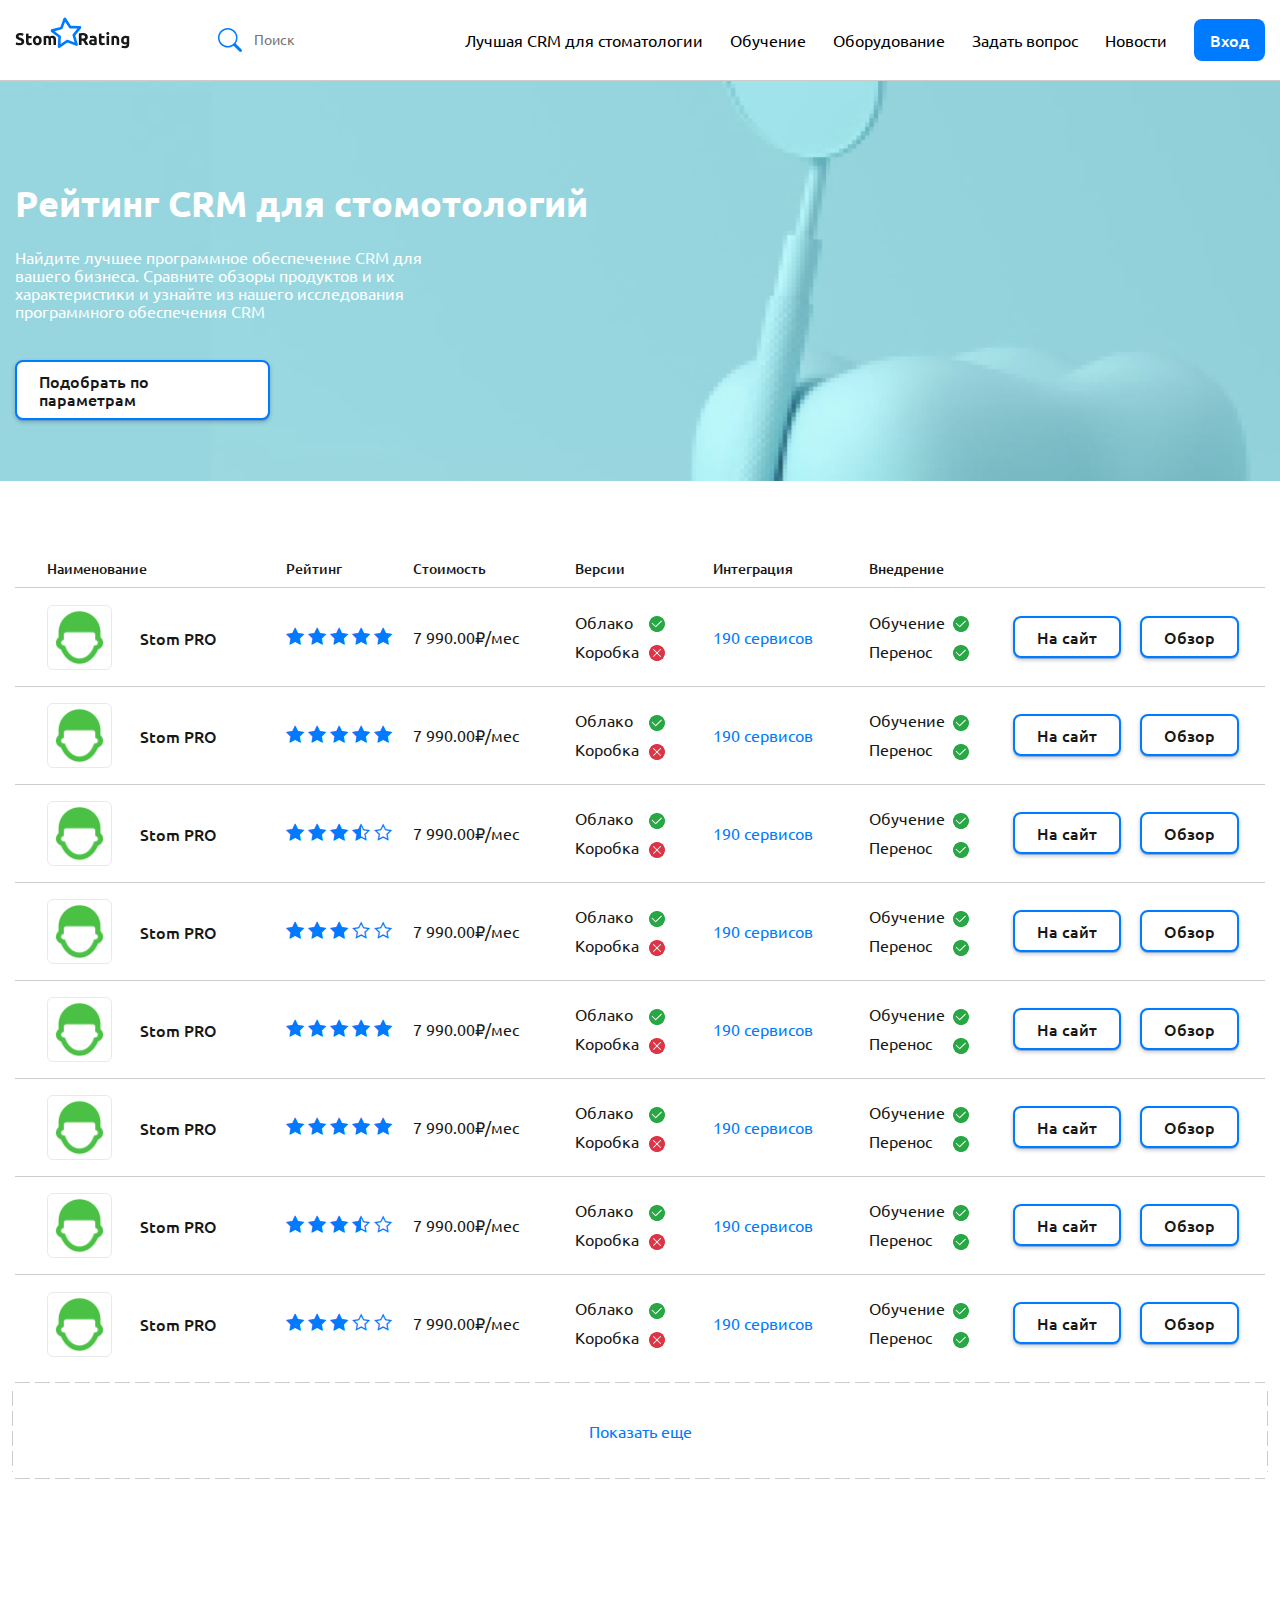
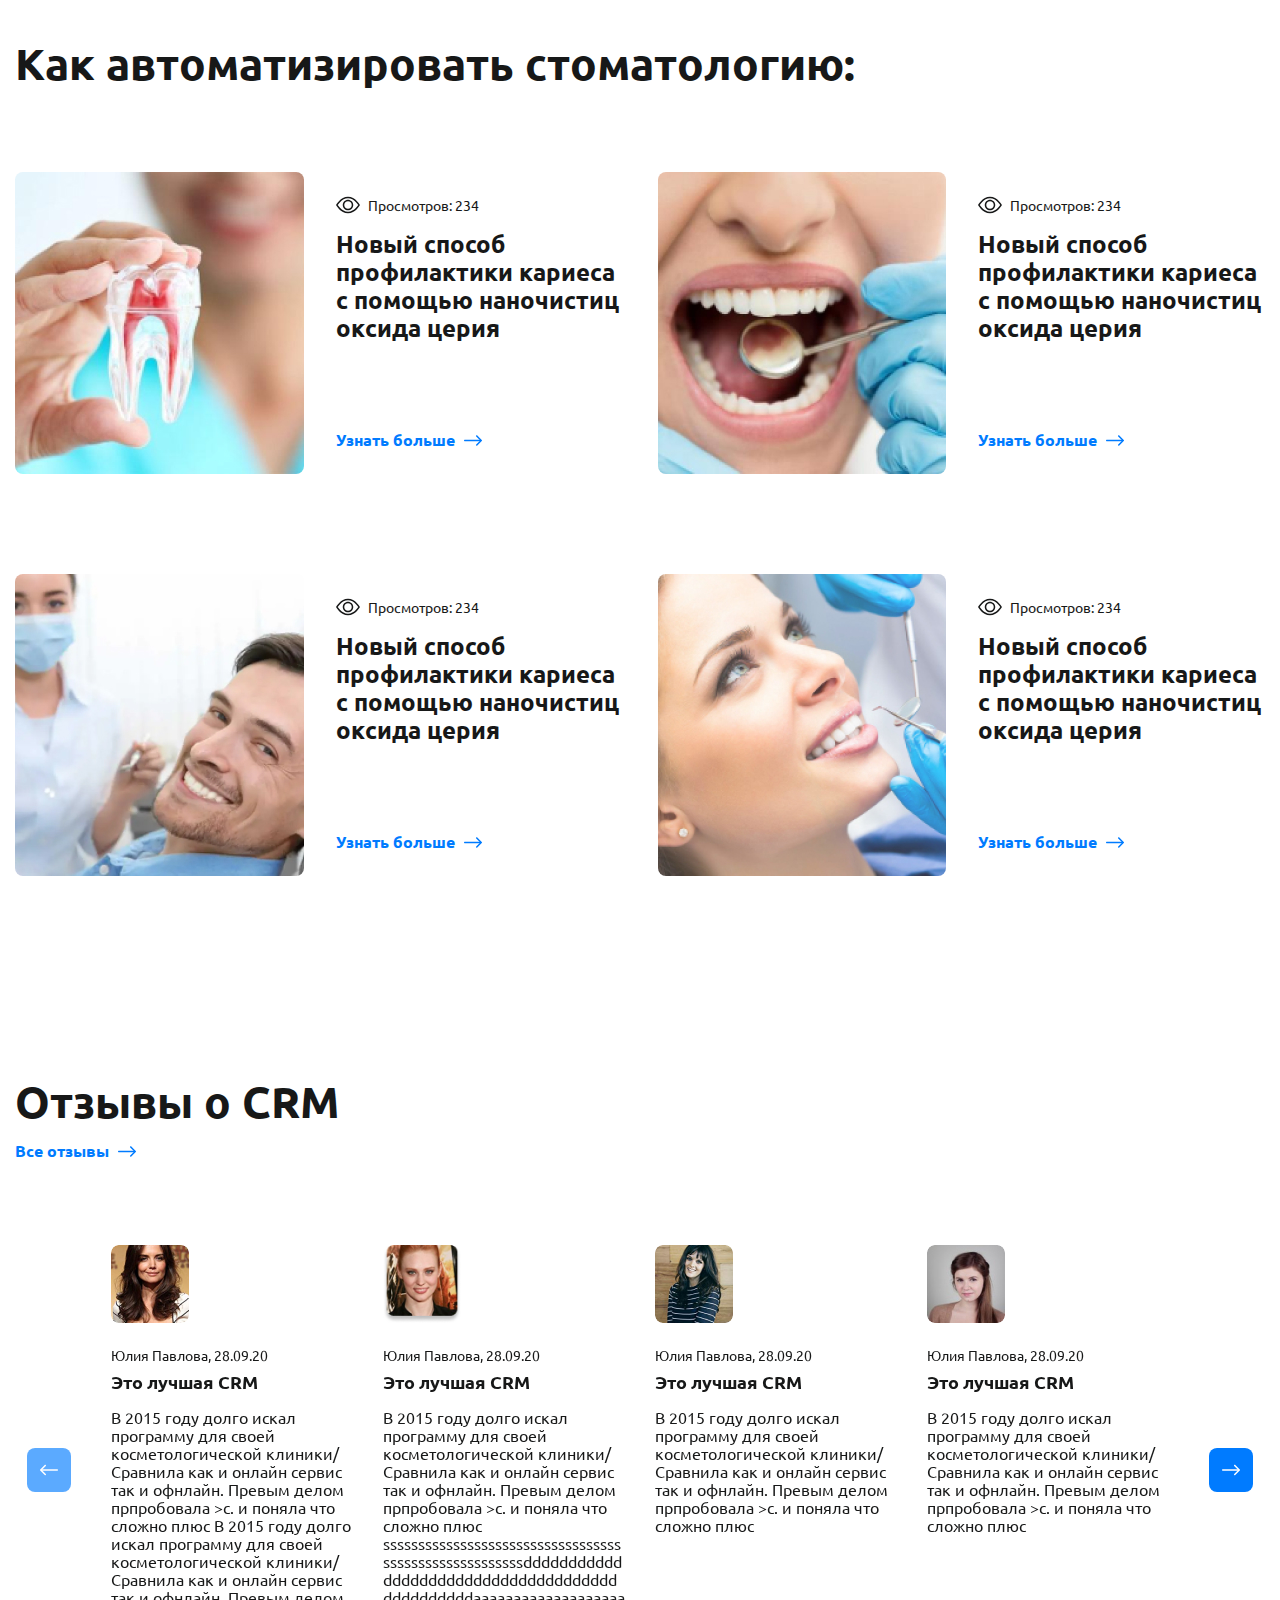
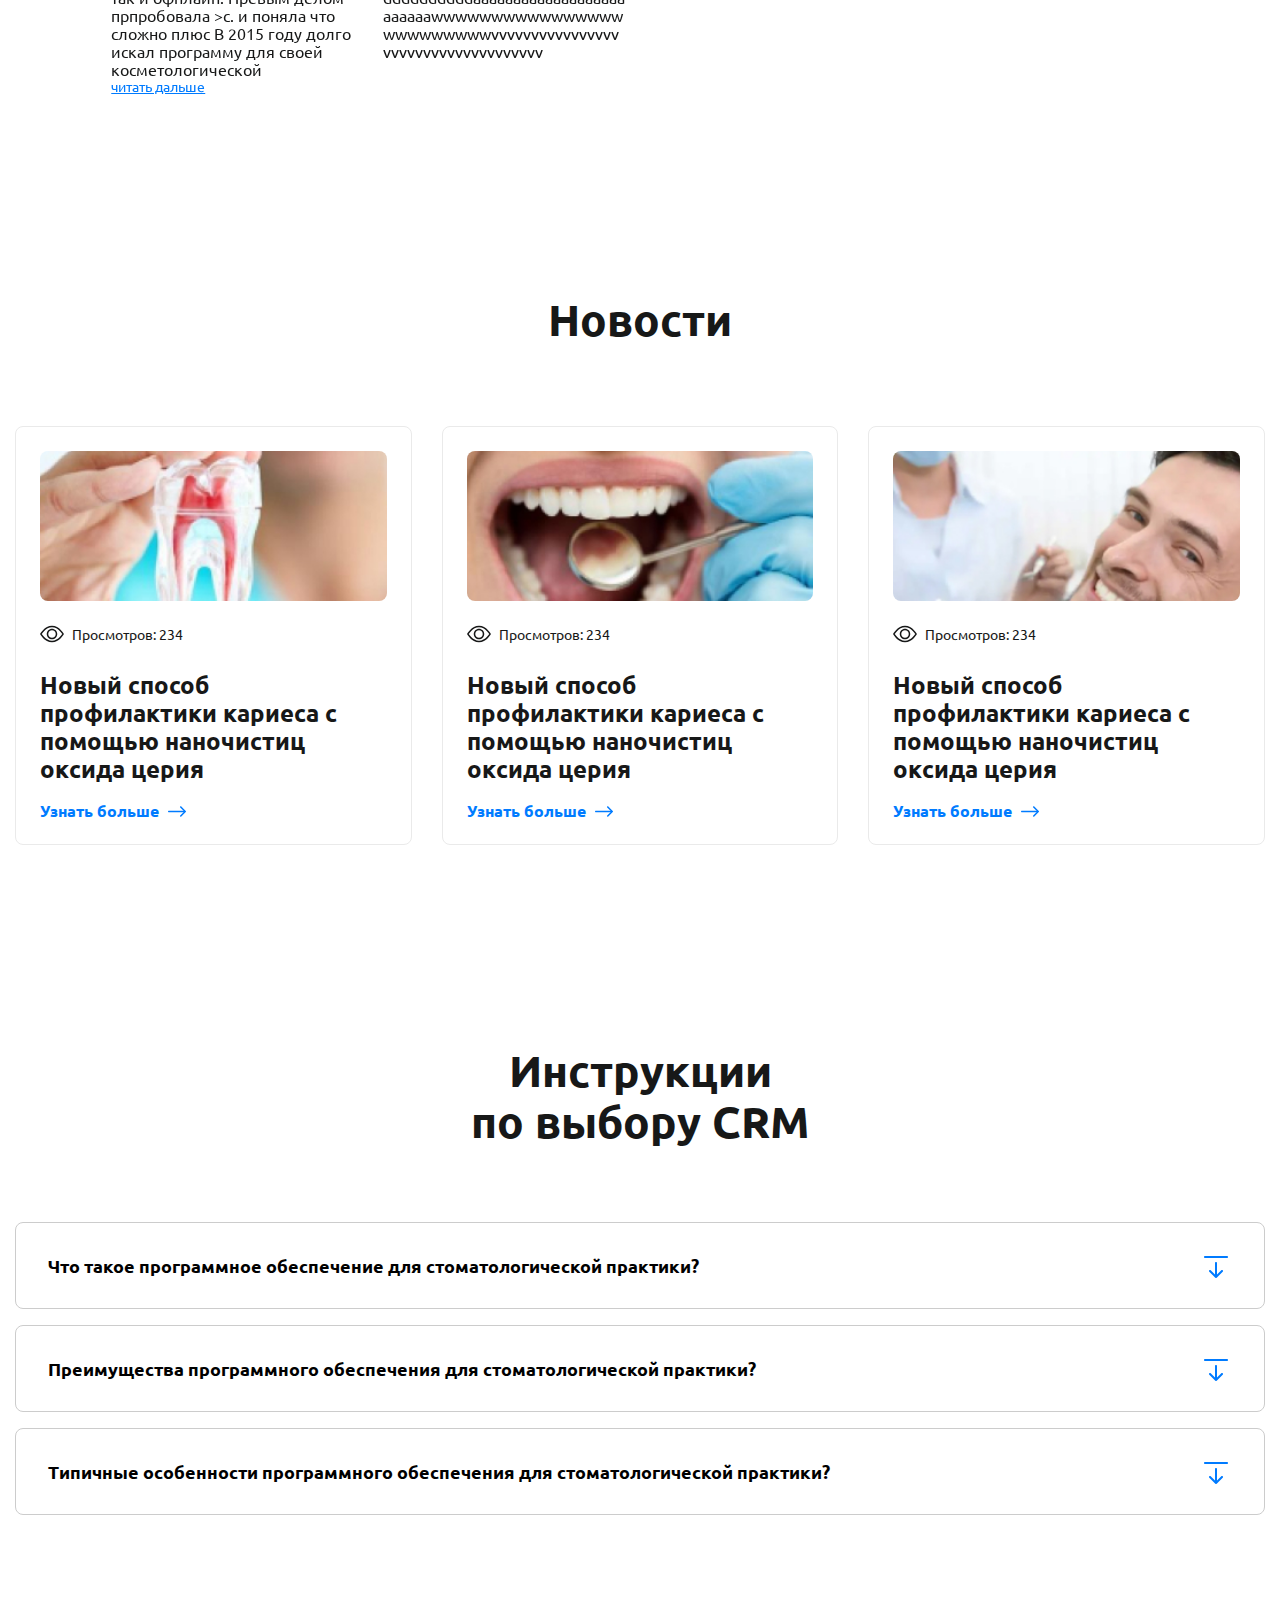
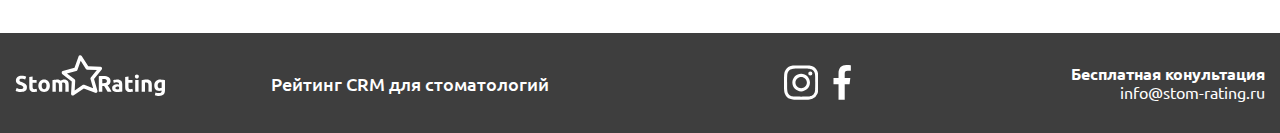
==== commit 1bbf4fee: "fix" ====
--- a/index.html
+++ b/index.html
@@ -767,6 +767,8 @@
 								<div class="item-slider-reviews__text">
 									<p>
 										В 2015 году долго искал программу для  своей косметологической клиники/ Сравнила как и онлайн сервис так и офнлайн. Превым делом прпробовала >с. и поняла что сложно плюс
+										В 2015 году долго искал программу для  своей косметологической клиники/ Сравнила как и онлайн сервис так и офнлайн. Превым делом прпробовала >с. и поняла что сложно плюс
+										В 2015 году долго искал программу для  своей косметологической клиники/ Сравнила как и онлайн сервис так и офнлайн. Превым делом прпробовала >с. и поняла что сложно плюс title
 										<a href="#" class="link-2">читать дальше</a>
 									</p>
 								</div>
@@ -787,6 +789,7 @@
 								<div class="item-slider-reviews__text">
 									<p>
 										В 2015 году долго искал программу для  своей косметологической клиники/ Сравнила как и онлайн сервис так и офнлайн. Превым делом прпробовала >с. и поняла что сложно плюс
+										ssssssssssssssssssssssssssssssssssssssssssssssssssssssdddddddddddddddddddddddddddddddddddddddddddddddaaaaaaaaaaaaaaaaaaaaaaaaawwwwwwwwwwwwwwwwwwwwwwwwwvvvvvvvvvvvvvvvvvvvvvvvvvvvvvvvvvvvv
 										<a href="#" class="link-2">читать дальше</a>
 									</p>
 								</div>
@@ -1011,6 +1014,20 @@
 				</div>
 			</div>
 			<div class="footer__column footer__column_3">
+				<ul class="footer__social">
+					<li>
+						<a href="#" class="footer__social-link">
+							<img class="img-svg" src="img/icons/instagram.svg" alt="">
+						</a>
+					</li>
+					<li>
+						<a href="#" class="footer__social-link">
+							<img class="img-svg" src="img/icons/facebook.svg" alt="">
+						</a>
+					</li>
+				</ul>
+			</div>
+			<div class="footer__column footer__column_4">
 				<div class="footer__email">
 					<span>Бесплатная конультация</span>
 					<a href="mailto:info@stom-rating.ru">info@stom-rating.ru</a>
--- a/css/style.min.css
+++ b/css/style.min.css
@@ -1 +1 @@
-@font-face{font-family:Ubuntu;font-display:swap;src:url(../fonts/Ubuntu-Bold.woff) format("woff"),url(../fonts/Ubuntu-Bold.woff2) format("woff2");font-weight:700;font-style:normal}@font-face{font-family:Ubuntu-BoldItalic;font-display:swap;src:url(../fonts/Ubuntu-BoldItalic.woff) format("woff"),url(../fonts/Ubuntu-BoldItalic.woff2) format("woff2");font-weight:700;font-style:normal}@font-face{font-family:Ubuntu-Italic;font-display:swap;src:url(../fonts/Ubuntu-Italic.woff) format("woff"),url(../fonts/Ubuntu-Italic.woff2) format("woff2");font-weight:400;font-style:normal}@font-face{font-family:Ubuntu;font-display:swap;src:url(../fonts/Ubuntu-Light.woff) format("woff"),url(../fonts/Ubuntu-Light.woff2) format("woff2");font-weight:300;font-style:normal}@font-face{font-family:Ubuntu-LightItalic;font-display:swap;src:url(../fonts/Ubuntu-LightItalic.woff) format("woff"),url(../fonts/Ubuntu-LightItalic.woff2) format("woff2");font-weight:300;font-style:normal}@font-face{font-family:Ubuntu;font-display:swap;src:url(../fonts/Ubuntu-Medium.woff) format("woff"),url(../fonts/Ubuntu-Medium.woff2) format("woff2");font-weight:500;font-style:normal}@font-face{font-family:Ubuntu-MediumItalic;font-display:swap;src:url(../fonts/Ubuntu-MediumItalic.woff) format("woff"),url(../fonts/Ubuntu-MediumItalic.woff2) format("woff2");font-weight:500;font-style:normal}@font-face{font-family:Ubuntu;font-display:swap;src:url(../fonts/Ubuntu-Regular.woff) format("woff"),url(../fonts/Ubuntu-Regular.woff2) format("woff2");font-weight:400;font-style:normal}@font-face{font-family:icomoon;font-display:swap;src:url(../fonts/icomoon.woff) format("woff"),url(../fonts/icomoon.woff2) format("woff2");font-weight:400;font-style:normal}/*! normalize.css v8.0.1 | MIT License | github.com/necolas/normalize.css */html{line-height:1.15;-webkit-text-size-adjust:100%}body{margin:0}main{display:block}h1{font-size:2em;margin:.67em 0}hr{-webkit-box-sizing:content-box;box-sizing:content-box;height:0;overflow:visible}pre{font-family:monospace,monospace;font-size:1em}a{background-color:transparent}abbr[title]{border-bottom:none;text-decoration:underline;-webkit-text-decoration:underline dotted;text-decoration:underline dotted}b,strong{font-weight:bolder}code,kbd,samp{font-family:monospace,monospace;font-size:1em}small{font-size:80%}sub,sup{font-size:75%;line-height:0;position:relative;vertical-align:baseline}sub{bottom:-.25em}sup{top:-.5em}img{border-style:none}button,input,optgroup,select,textarea{font-family:inherit;font-size:100%;line-height:1.15;margin:0}button,input{overflow:visible}button,select{text-transform:none}[type=button],[type=reset],[type=submit],button{-webkit-appearance:button}[type=button]::-moz-focus-inner,[type=reset]::-moz-focus-inner,[type=submit]::-moz-focus-inner,button::-moz-focus-inner{border-style:none;padding:0}[type=button]:-moz-focusring,[type=reset]:-moz-focusring,[type=submit]:-moz-focusring,button:-moz-focusring{outline:1px dotted ButtonText}fieldset{padding:.35em .75em .625em}legend{-webkit-box-sizing:border-box;box-sizing:border-box;color:inherit;display:table;max-width:100%;padding:0;white-space:normal}progress{vertical-align:baseline}textarea{overflow:auto}[type=checkbox],[type=radio]{-webkit-box-sizing:border-box;box-sizing:border-box;padding:0}[type=number]::-webkit-inner-spin-button,[type=number]::-webkit-outer-spin-button{height:auto}[type=search]{-webkit-appearance:textfield;outline-offset:-2px}[type=search]::-webkit-search-decoration{-webkit-appearance:none}::-webkit-file-upload-button{-webkit-appearance:button;font:inherit}details{display:block}summary{display:list-item}template{display:none}[hidden]{display:none}@font-face{font-family:icomoon;src:url(../fonts/icomoon.eot?6o98gs);src:url(../fonts/icomoon.eot?6o98gs#iefix) format("embedded-opentype"),url(../fonts/icomoon.ttf?6o98gs) format("truetype"),url(../fonts/icomoon.woff?6o98gs) format("woff"),url(../fonts/icomoon.svg?6o98gs#icomoon) format("svg");font-weight:400;font-style:normal;font-display:block}[class*=" icon-"],[class^=icon-]{font-family:icomoon;speak:never;font-style:normal;font-weight:400;font-variant:normal;text-transform:none;line-height:1;-webkit-font-smoothing:antialiased;-moz-osx-font-smoothing:grayscale}.icon-arrow-down:before{content:"\e907"}.icon-arrow-up:before{content:"\e908"}.icon-keyboard_arrow_down:before{content:"\e902"}.icon-keyboard_arrow_right:before{content:"\e900"}.icon-arrow-thin-up:before{content:"\e903"}.icon-arrow-thin-down:before{content:"\e904"}.icon-arrow-right:before{content:"\e905"}.icon-arrow-left:before{content:"\e906"}.icon-chevron-thin-left:before{content:"\e90b"}.icon-chevron-thin-right:before{content:"\e90c"}.icon-star-empty:before{content:"\e9d7"}.icon-star-full:before{content:"\e9d9"}.icon-play3:before{content:"\ea1c"}.icon-pause2:before{content:"\ea1d"}*{padding:0;margin:0;border:0}*,:after,:before{-webkit-box-sizing:border-box;box-sizing:border-box}:active,:focus{outline:0}a:active,a:focus{outline:0}aside,footer,header,nav,section{display:block}body,html{height:100%;min-width:320px;margin:0 auto}body{line-height:1;font-family:Ubuntu,sans-serif;-ms-text-size-adjust:100%;-moz-text-size-adjust:100%;-webkit-text-size-adjust:100%;color:#171818;font-size:14px;opacity:0;-webkit-transition:opacity .8s ease;-o-transition:opacity .8s ease;transition:opacity .8s ease;-webkit-transition-delay:.5s;-o-transition-delay:.5s;transition-delay:.5s;padding-top:80px}body.lock{overflow:hidden}body.isload{opacity:1}button,input,textarea{font-family:Ubuntu,sans-serif}input::-ms-clear{display:none}button{cursor:pointer}button::-moz-focus-inner{padding:0;border:0}a,a:visited{text-decoration:none}a:hover{text-decoration:none}ul li{list-style:none}img{vertical-align:top}h1,h2,h3,h4,h5,h6{font-weight:inherit;font-size:inherit}.wrapper{width:100%;min-height:100%;overflow:hidden;display:-webkit-box;display:-ms-flexbox;display:flex;-webkit-box-orient:vertical;-webkit-box-direction:normal;-ms-flex-direction:column;flex-direction:column}.page{height:100%;-webkit-box-flex:1;-ms-flex:1 1 auto;flex:1 1 auto}.container{max-width:1330px;margin:0 auto;width:100%;padding:0 15px}.ibg{position:relative}.ibg img{position:absolute;width:100%;height:100%;top:0;left:0;-o-object-fit:cover;object-fit:cover}.logo{max-width:116px}.logo img{width:100%}.link{font-weight:400;font-size:16px;line-height:18px;color:#007bff;-webkit-transition:all .2s ease;-o-transition:all .2s ease;transition:all .2s ease}.link-arrow-right{font-weight:700;font-size:16px;line-height:18px;color:#007bff;-webkit-transition:all .2s ease;-o-transition:all .2s ease;transition:all .2s ease;position:relative;padding-right:30px}.link-arrow-right:before{position:absolute;content:url(../img/icons/Arrow-right.svg);top:60%;right:0;-webkit-transform:translateY(-50%);-ms-transform:translateY(-50%);transform:translateY(-50%);-webkit-transition:all .2s ease;-o-transition:all .2s ease;transition:all .2s ease}.link-2{font-weight:400;font-size:14px;line-height:16px;text-decoration:underline;color:#007bff;-webkit-transition:all .2s ease;-o-transition:all .2s ease;transition:all .2s ease}.title{font-weight:700;font-size:44px;line-height:51px}.title-2{font-weight:700;font-size:28px;line-height:30px}.btn-default{background:#007bff;display:inline-block;padding:12px 16px;border-radius:8px;color:#fff;font-size:16px;line-height:18.38px;font-weight:500;-webkit-transition:all .2s ease;-o-transition:all .2s ease;transition:all .2s ease}.btn-default-promo-code{background:#007bff;display:inline-block;padding:12px 16px 12px 57px;border-radius:8px;color:#fff;font-size:16px;line-height:18.38px;font-weight:500;-webkit-transition:all .2s ease;-o-transition:all .2s ease;transition:all .2s ease;position:relative}.btn-default-promo-code:before{position:absolute;content:'';top:50%;left:20px;-webkit-transform:translateY(-50%);-ms-transform:translateY(-50%);transform:translateY(-50%);width:24px;height:24px;background:url(../img/icons/box.svg) center no-repeat;background-size:contain}.btn-default-2{display:inline-block;background:#fff;font-weight:500;font-size:16px;line-height:18px;color:#171818;border:2px solid #007bff;-webkit-box-shadow:0 2px 4px rgba(0,0,0,.24),0 1px 0 rgba(85,162,248,.48);box-shadow:0 2px 4px rgba(0,0,0,.24),0 1px 0 rgba(85,162,248,.48);border-radius:8px;padding:10px 22px;cursor:pointer;-webkit-transition:all .2s ease;-o-transition:all .2s ease;transition:all .2s ease}.green-btn{display:inline-block;background:#28a745;border-radius:32px;padding:6px 12px;color:#fff;font-weight:700;font-size:12px;line-height:14px;-webkit-transition:all .2s ease;-o-transition:all .2s ease;transition:all .2s ease;position:relative;top:0}.views{position:relative;font-weight:400;font-size:14px;line-height:16px;padding-left:32px}.views:before{position:absolute;content:url(../img/icons/Eye.svg);top:-4px;left:0}.breadcrumbs{margin:25px 0;font-weight:400;font-size:16px;line-height:18px;color:#171818}.breadcrumbs>li{display:inline-block;-webkit-transition:all .2s ease;-o-transition:all .2s ease;transition:all .2s ease}.breadcrumbs>li.active>a{font-weight:400;font-size:16px;line-height:18px;color:#171818}.breadcrumbs>li>a{font-weight:400;font-size:16px;line-height:18px;color:rgba(23,24,24,.64);-webkit-transition:all .2s ease;-o-transition:all .2s ease;transition:all .2s ease}.breadcrumbs>li:not(:first-child):before{content:'/';margin-right:5px;color:rgba(23,24,24,.64)}.breadcrumbs>li:not(:first-child).active:before{color:#171818}.srm-list h1{margin-top:30px}.slick-slider{position:relative}.slick-slider .slick-list,.slick-slider .slick-track{-webkit-transform:translate3d(0,0,0);-ms-transform:translate3d(0,0,0);transform:translate3d(0,0,0)}.slick-slider .slick-list{position:relative;overflow:hidden;width:100%}.slick-slider .slick-track{position:relative;width:100%;display:-webkit-box;display:-ms-flexbox;display:flex}.slick-slider .slick-slide{position:relative}.burger-wrap{margin-left:10px;display:inline-block;border-radius:4px}.burger-wrap .burger{width:18px;height:18px;display:-webkit-box;display:-ms-flexbox;display:flex;-webkit-box-pack:center;-ms-flex-pack:center;justify-content:center;-webkit-box-align:center;-ms-flex-align:center;align-items:center;-webkit-box-orient:vertical;-webkit-box-direction:normal;-ms-flex-direction:column;flex-direction:column;position:relative;cursor:pointer}.burger-wrap .burger span{width:16px;height:2px;display:block;background:#000;position:absolute;-webkit-transition:all .2s;-o-transition:all .2s;transition:all .2s;border-radius:5px}.burger-wrap .burger span:nth-child(1){top:3px}.burger-wrap .burger span:nth-child(2){background:#000}.burger-wrap .burger span:nth-child(3){background:#000}.burger-wrap .burger span:nth-child(4){bottom:3px}.burger-wrap .second{-webkit-transform:rotate(45deg) scale(1)!important;-ms-transform:rotate(45deg) scale(1)!important;transform:rotate(45deg) scale(1)!important;background:#000}.burger-wrap .third{-webkit-transform:rotate(-45deg) scale(1)!important;-ms-transform:rotate(-45deg) scale(1)!important;transform:rotate(-45deg) scale(1)!important;background:#000}.burger-wrap .first{-webkit-transform:scale(0)!important;-ms-transform:scale(0)!important;transform:scale(0)!important}.burger-wrap .fourth{-webkit-transform:scale(0)!important;-ms-transform:scale(0)!important;transform:scale(0)!important}.btn{display:-webkit-inline-box;display:-ms-inline-flexbox;display:inline-flex;padding:0 0}.btn._fw{width:100%}.select{position:relative}.select__item{position:relative}.select__title{color:#000;background-color:#fff;cursor:pointer;border-radius:4px}.select__value{display:-webkit-box;display:-ms-flexbox;display:flex;color:#000;height:30px;padding:0 14px 0 39px;-webkit-box-align:center;-ms-flex-align:center;align-items:center;-webkit-box-pack:justify;-ms-flex-pack:justify;justify-content:space-between;-webkit-box-orient:horizontal;-webkit-box-direction:reverse;-ms-flex-direction:row-reverse;flex-direction:row-reverse}.select__value span{height:1em;overflow:hidden;display:-webkit-box;-webkit-line-clamp:1;-webkit-box-orient:vertical}.select__value:before{content:"";display:inline-block;-webkit-transition:all .3s ease 0s;-o-transition:all .3s ease 0s;transition:all .3s ease 0s;width:8px;height:7px;background:url(../img/icons/select-arrow.svg) center/100% no-repeat}.select__input{width:100%;background-color:transparent;height:100%}.select__options{color:#000;display:none;position:absolute;top:29px;border-radius:0 0 4px 4px;min-width:100%;left:0;background-color:#fff;border-top:0;border:1px solid #d9d9d9;border-top:0;font-size:14px;padding:10px 0 5px 0}.select__option{cursor:pointer;padding:5px 15px;margin:0}.select._active{z-index:5}.select._active .select__value:before{-webkit-transform:rotate(-180deg);-ms-transform:rotate(-180deg);transform:rotate(-180deg)}.select._active .select__options{display:block}input[type=email],input[type=tel],input[type=text],textarea{-webkit-appearance:none;-moz-appearance:none;appearance:none}.input{border-radius:0;width:100%;display:block;padding:0 20px}textarea.input{resize:none;padding:0 0}.checkbox{position:relative}.checkbox__input{position:absolute;width:0;height:0;opacity:0;visibility:hidden}.checkbox__input:checked+.checkbox__text:before{background:#fff url(../img/icons/check.svg) center no-repeat}.checkbox__text{display:-webkit-inline-box;display:-ms-inline-flexbox;display:inline-flex;-webkit-box-align:center;-ms-flex-align:center;align-items:center;position:relative;font-size:16px;color:#fff;letter-spacing:-.3px;line-height:calc(20 / 16);cursor:pointer}.checkbox__text:before{content:"";-ms-flex-item-align:start;align-self:flex-start;margin:0 14px 0 0;-webkit-box-flex:0;-ms-flex:0 0 20px;flex:0 0 20px;left:0;top:0;width:20px;height:18px;background:#fff;border:1px solid #a7a9ac}.checkbox a{color:#fff;text-decoration:underline}.checkbox._error .checkbox__text:before{border:1px solid #ee1212}.options{display:-webkit-box;display:-ms-flexbox;display:flex;-webkit-box-orient:vertical;-webkit-box-direction:normal;-ms-flex-direction:column;flex-direction:column;-webkit-box-align:start;-ms-flex-align:start;align-items:flex-start}.options__item{position:relative;cursor:pointer}.options__input{position:absolute;width:0;height:0;opacity:0;left:0;top:0;visibility:hidden}.options__input:checked+.options__text:after{-webkit-transform:scale(1);-ms-transform:scale(1);transform:scale(1)}.options__text{display:-webkit-inline-box;display:-ms-inline-flexbox;display:inline-flex;-webkit-box-align:center;-ms-flex-align:center;align-items:center;position:relative;font-size:16px;color:#fff;letter-spacing:-.3px;line-height:calc(20 / 16)}.options__text:before{content:"";-ms-flex-item-align:start;align-self:flex-start;margin:0 14px 0 0;-webkit-box-flex:0;-ms-flex:0 0 20px;flex:0 0 20px;left:0;top:0;border-radius:50%;width:20px;height:18px;background:#fff;border:1px solid #a7a9ac}.options__text:after{content:"";-webkit-transition:all .3s ease 0s;-o-transition:all .3s ease 0s;transition:all .3s ease 0s;-webkit-transform:scale(0);-ms-transform:scale(0);transform:scale(0);width:10px;height:10px;border-radius:50%;background-color:#77243a;position:absolute;left:5px;top:4px}.option{position:relative;cursor:pointer;padding-left:25px;line-height:16px;margin-bottom:10px;font-size:15px;font-weight:300}.option:last-child{margin-bottom:0}.option input{display:none}.option:before{position:absolute;left:0;top:0;width:16px;height:16px;content:'';border:1px solid #7f7f7f;border-radius:4px;z-index:2}.option.active:before{background:url(../img/icons/chek.svg) center 1px no-repeat}.option.active:after{background:#007bff;border:1px solid #007bff}.option:after{position:absolute;left:0;top:0;width:16px;height:16px;content:'';border:1px solid #7f7f7f;border-radius:4px;z-index:1}.rating-block{display:table;font-size:0;width:138px;height:30px}.rating{display:inline-block;position:relative;vertical-align:middle;width:100%;height:25px}.rating.edit .star{cursor:pointer}.rating .star{width:27px;height:25px;display:inline-block;position:relative;z-index:3}.rating__line{position:absolute;width:auto;height:24px;top:0;left:0;z-index:1;background-size:136px 100%;display:-webkit-box;display:-ms-flexbox;display:flex;font-size:24px;color:#007bff}.rating__line>span{margin-right:4px}.rating__activeline{position:absolute;width:0;height:24px;top:0;left:0;z-index:2;background-size:136px 100%;display:-webkit-box;display:-ms-flexbox;display:flex;font-size:24px;overflow:hidden;color:#007bff}.rating__activeline>span{margin-right:4px}.rating__value{display:inline-block;color:#1b3139;font-size:14px;line-height:13px;vertical-align:middle;margin:8px 0}.quantity{width:88px;height:40px;display:-webkit-box;display:-ms-flexbox;display:flex;border:1px solid rgba(166,166,166,.45)}.quantity__button{-webkit-box-flex:0;-ms-flex:0 0 30px;flex:0 0 30px;position:relative;cursor:pointer}.quantity__button::after,.quantity__button::before{content:"";position:absolute;top:50%;left:50%;-webkit-transition:all .3s ease 0s;-o-transition:all .3s ease 0s;transition:all .3s ease 0s;margin:0 0 0 -4.5px;background-color:#a6a6a6;width:9px;height:1px}.quantity__button_plus::before{-webkit-transform:rotate(-90deg);-ms-transform:rotate(-90deg);transform:rotate(-90deg)}.quantity__input{-webkit-box-flex:1;-ms-flex:1 1 auto;flex:1 1 auto}.quantity__input input{height:100%;color:#a6a6a6;font-size:12px;width:100%;text-align:center}table th{font-weight:700}table td,table th{padding:9px 15px 9px 0;text-align:left}.header{position:fixed;top:0;left:0;width:100%;border-bottom:1px solid #ccc;-webkit-transition:all .8s ease;-o-transition:all .8s ease;transition:all .8s ease;background:#fff;z-index:100}.header.open{border-bottom:1px solid transparent}.header__body{min-height:80px;padding:10px 0;display:-webkit-box;display:-ms-flexbox;display:flex;-webkit-box-align:center;-ms-flex-align:center;align-items:center}.header__column_1{-webkit-box-flex:0;-ms-flex:0 1 auto;flex:0 1 auto;margin-right:15px}.header__column_2{-webkit-box-flex:1;-ms-flex:1 1 auto;flex:1 1 auto;display:-webkit-box;display:-ms-flexbox;display:flex;-webkit-box-pack:center;-ms-flex-pack:center;justify-content:center;margin-right:15px}.header__column_3{-webkit-box-flex:0;-ms-flex:0 0 auto;flex:0 0 auto}.header__logo{margin-bottom:15px}.header__nav>ul{text-align:right}.header__nav>ul>li{display:inline-block}.header__nav>ul>li:not(:last-child){margin-right:24px}.header__nav>ul>li>a{display:inline-block;color:#000;font-size:16px;line-height:18.38px;-webkit-transition:all .2s ease;-o-transition:all .2s ease;transition:all .2s ease}.header__nav>ul>li>a.btn-default{color:#fff}.search{margin-right:74px}.search__item{display:-webkit-box;display:-ms-flexbox;display:flex;-webkit-transition:all .2s ease;-o-transition:all .2s ease;transition:all .2s ease}.search__item._focus .input{width:150px;border-bottom:1px solid #ccc;opacity:1;color:#171818;letter-spacing:.7px;margin-left:12px}.search__item._focus button{opacity:1;min-width:30px;width:30px}.search__item._focus .search__icon{opacity:0;width:0;-webkit-box-flex:0;-ms-flex:0 0 0px;flex:0 0 0px}.search__icon{-webkit-box-flex:0;-ms-flex:0 0 24px;flex:0 0 24px;cursor:pointer;display:-webkit-box;display:-ms-flexbox;display:flex;-webkit-box-align:center;-ms-flex-align:center;align-items:center}.search__icon img{width:100%}.search .input{padding-left:0;padding-right:0;margin-left:12px;border-bottom:1px solid transparent;-webkit-transition:all .2s ease;-o-transition:all .2s ease;transition:all .2s ease;min-width:50px;width:50px}.search button{min-width:0;width:0;background:0 0;height:30px;display:-webkit-box;display:-ms-flexbox;display:flex;-webkit-box-pack:center;-ms-flex-pack:center;justify-content:center;-webkit-box-align:center;-ms-flex-align:center;align-items:center;-webkit-transition:all .2s ease;-o-transition:all .2s ease;transition:all .2s ease;opacity:0}.search button>span{width:60%;height:80%}.search button>span>img{width:100%}.main-banner{min-height:370px;position:relative;display:-webkit-box;display:-ms-flexbox;display:flex;-webkit-box-orient:vertical;-webkit-box-direction:normal;-ms-flex-direction:column;flex-direction:column}.main-banner__bg{position:absolute;top:0;left:0;width:100%;height:100%;z-index:-1}.main-banner__body{padding:79px 15px;color:#fff;-webkit-box-flex:1;-ms-flex:1 1 auto;flex:1 1 auto;display:-webkit-box;display:-ms-flexbox;display:flex;-webkit-box-align:center;-ms-flex-align:center;align-items:center}.main-banner__title{font-size:36px;font-weight:700;line-height:41px}.main-banner__text{font-weight:400;font-size:16px;line-height:18px;max-width:443px;margin-bottom:40px}.main-banner__text>p{margin:15px 0}.main-banner__btn-filter{position:relative;height:42px}.main-banner__btn-filter .filter{position:absolute;top:0;left:0}.filter{border:2px solid #007bff;width:255px;background:#fff;border-radius:8px;-webkit-box-shadow:0 2px 4px rgba(0,0,0,.24),0 1px 0 rgba(85,162,248,.48);box-shadow:0 2px 4px rgba(0,0,0,.24),0 1px 0 rgba(85,162,248,.48);-webkit-transition:all .4s ease;-o-transition:all .4s ease;transition:all .4s ease;z-index:10}.filter._active{width:302px;border:2px solid #fff}.filter._active .title-2{font-size:16px;opacity:1;position:relative;top:11px}.filter._active .title-1{font-size:0;opacity:0;-webkit-transition:all .2s ease;-o-transition:all .2s ease;transition:all .2s ease}.filter .title-2{font-size:0;opacity:0;-webkit-transition:all .2s ease;-o-transition:all .2s ease;transition:all .2s ease}.filter .title-1{font-size:16px;opacity:1;-webkit-transition:all .2s ease;-o-transition:all .2s ease;transition:all .2s ease}.filter__title{min-height:42px;color:#171818;width:100%;font-weight:500;font-size:16px;line-height:18px;display:-webkit-box;display:-ms-flexbox;display:flex;-webkit-box-align:center;-ms-flex-align:center;align-items:center;padding:10px 22px;cursor:pointer}.filter__title.btn-default-2{border:none;-webkit-box-shadow:none;box-shadow:none}.filter__toggle-collapse{color:#171818;display:none;padding:10px 21px 20px}.filter__toggle-collapse label{font-weight:500;font-size:14px;line-height:16px;color:#171818;opacity:.54;margin-bottom:11px;display:block}.filter__options{margin:14px 0 26px}.filter__options .option{font-weight:400;font-size:12px;line-height:14px;color:#171818;padding-left:28px}.filter__submit-wrap{margin-top:36px;margin-bottom:16px}.filter__submit-wrap .btn-default-2{width:100%}.filter__clear{text-align:center}.table-block{margin:70px 0}.table-block__btn-load-more{height:97px;display:-webkit-box;display:-ms-flexbox;display:flex;-webkit-box-align:center;-ms-flex-align:center;align-items:center;-webkit-box-pack:center;-ms-flex-pack:center;justify-content:center;position:relative;margin-top:10px;margin-bottom:10px}.table-block__btn-load-more:after,.table-block__btn-load-more:before{position:absolute;content:'';width:100%;height:1px;background-image:-webkit-gradient(linear,left top,right top,from(#ccc),color-stop(75%,#ccc),color-stop(75%,transparent),to(transparent));background-image:-o-linear-gradient(left,#ccc,#ccc 75%,transparent 75%,transparent 100%);background-image:linear-gradient(90deg,#ccc,#ccc 75%,transparent 75%,transparent 100%);background-size:20px 1px;border:none}.table-block__btn-load-more:before{top:0;left:0}.table-block__btn-load-more:after{left:0;bottom:0}.table-block__btn-load-more>span{position:absolute;top:0;left:0;height:100%;width:100%;z-index:-1}.table-block__btn-load-more>span:after,.table-block__btn-load-more>span:before{position:absolute;content:'';width:81px;height:1px;background-image:-webkit-gradient(linear,left top,right top,from(#ccc),color-stop(75%,#ccc),color-stop(75%,transparent),to(transparent));background-image:-o-linear-gradient(left,#ccc,#ccc 75%,transparent 75%,transparent 100%);background-image:linear-gradient(90deg,#ccc,#ccc 75%,transparent 75%,transparent 100%);background-size:20px 1px;border:none;-webkit-transform:rotate(90deg);-ms-transform:rotate(90deg);transform:rotate(90deg)}.table-block__btn-load-more>span:before{top:49px;left:-43px}.table-block__btn-load-more>span:after{right:-43px;top:49px}.table-block table{width:100%;border-collapse:collapse;word-break:break-word;font-weight:400;font-size:16px;line-height:18px;white-space:normal}.table-block table tr:not(:first-child){height:98px}.table-block th{font-weight:500;font-size:14px;line-height:16px;padding:10px 15px 10px 0}.table-block th:first-child{padding-left:32px}.table-block th:nth-child(2){padding-left:10px}.table-block th:nth-child(3){padding-left:10px}.table-block td:first-child{padding-left:32px;border-right:1px solid #ccc;height:98px;white-space:normal;width:100%}.table-block tr:not(:last-child)>th{border-bottom:1px solid #ccc}.table-block tr:not(:last-child) td,.table-block tr:not(:last-child)>.td{border-bottom:1px solid #ccc}.table-block .table-rating{width:127px;min-width:127px;padding-right:10px;padding-left:10px}.table-block .table-rating .rating-block{display:block;width:107px;height:20px}.table-block .table-rating .rating{height:20px}.table-block .table-rating .rating__line{font-size:18px;height:20px}.table-block .table-rating .rating__activeline{font-size:18px;height:20px}.table-block .td_1{display:-webkit-box;display:-ms-flexbox;display:flex;-webkit-box-orient:vertical;-webkit-box-direction:normal;-ms-flex-direction:column;flex-direction:column;-webkit-box-pack:center;-ms-flex-pack:center;justify-content:center;-webkit-box-flex:1;-ms-flex:1 1 auto;flex:1 1 auto}.table-block .td_1>a{font-weight:500;font-size:16px;line-height:18px;display:-webkit-box;display:-ms-flexbox;display:flex;-webkit-box-align:center;-ms-flex-align:center;align-items:center;color:#171818;-webkit-transition:all .2s ease;-o-transition:all .2s ease;transition:all .2s ease}.table-block .td_1>a>span{-webkit-box-flex:0;-ms-flex:0 0 auto;flex:0 0 auto;display:inline-block;width:65px;height:65px;background:#fff;border:1px solid #eaeaea;border-radius:6px;margin-right:28px}.table-block .td_2{width:172px;min-width:172px;padding-left:10px}.table-block .td_3{width:11%}.table-block .td_3>span{display:block;position:relative;line-height:29px;width:90px;padding-right:20px}.table-block .td_3>span:after{position:absolute;right:0;top:39%;-webkit-transform:translateY(-50%);-ms-transform:translateY(-50%);transform:translateY(-50%);height:16px}.table-block .td_3>span.yes:after{content:url(../img/icons/yes.svg)}.table-block .td_3>span.no:after{content:url(../img/icons/no.svg)}.table-block .td_4{min-width:130px;white-space:normal}.table-block .td_5{width:11.5%;-webkit-box-flex:0;-ms-flex:0 0 11.5%;flex:0 0 11.5%}.table-block .td_5>span{display:block;position:relative;line-height:29px;width:100px;padding-right:20px}.table-block .td_5>span:after{position:absolute;right:0;top:39%;-webkit-transform:translateY(-50%);-ms-transform:translateY(-50%);transform:translateY(-50%);height:16px}.table-block .td_5>span.yes:after{content:url(../img/icons/yes.svg)}.table-block .td_5>span.no:after{content:url(../img/icons/no.svg)}.table-block .td_6{width:252px;min-width:252px}.table-block .td_6>a:first-child{margin-right:15px}.good-to-know{margin:159px 0 100px}.good-to-know__title{margin-bottom:83px}.good-to-know__body{display:-webkit-box;display:-ms-flexbox;display:flex;-ms-flex-wrap:wrap;flex-wrap:wrap;-webkit-box-pack:justify;-ms-flex-pack:justify;justify-content:space-between;margin:0 -15px}.good-to-know__item{width:49.8%;padding:0 15px;margin-bottom:100px}.item-good-to-know{display:-webkit-box;display:-ms-flexbox;display:flex}.item-good-to-know__column_1{-webkit-box-flex:0;-ms-flex:0 0 47.55%;flex:0 0 47.55%}.item-good-to-know__column_2{-webkit-box-flex:1;-ms-flex:1 1 auto;flex:1 1 auto}.item-good-to-know__img{overflow:hidden;border-radius:8px;height:100%;width:100%;min-height:302px}.item-good-to-know__text-wrap{padding:25px 0 25px 32px;display:-webkit-box;display:-ms-flexbox;display:flex;-webkit-box-orient:vertical;-webkit-box-direction:normal;-ms-flex-direction:column;flex-direction:column;height:100%}.item-good-to-know__views{margin-bottom:17px}.item-good-to-know__text{font-weight:700;font-size:24px;line-height:28px;-webkit-box-flex:1;-ms-flex:1 1 auto;flex:1 1 auto;margin-bottom:19px}.reviews-block{margin:26px 0}.reviews-block_2{margin:166px 0 166px}.reviews-block__title{margin-bottom:15px}.reviews-block__all-reviews-link{margin-bottom:30px}.reviews-block__list{margin:85px 0;position:relative}.reviews-block__list li{margin-bottom:50px}.reviews-block__list li .item-slider-reviews{padding:0}.reviews-block__list li .item-slider-reviews__text{max-width:600px}.slider-reviews{margin:85px -15px;position:relative}.slider-reviews .slick-arrow{position:absolute;top:50%;-webkit-transform:translateY(-50%);-ms-transform:translateY(-50%);transform:translateY(-50%);width:44px;height:44px;border-radius:8px;background:#007bff;z-index:5;cursor:pointer;-webkit-transition:all .2s ease;-o-transition:all .2s ease;transition:all .2s ease}.slider-reviews .slick-arrow>span{position:absolute;top:50%;left:50%;-webkit-transform:translate(-50%,-50%);-ms-transform:translate(-50%,-50%);transform:translate(-50%,-50%)}.slider-reviews .slick-arrow.slick-disabled{opacity:.64}.slider-reviews .slick-prev{left:-69px}.slider-reviews .slick-next{right:-69px}.slider-reviews__item{display:-webkit-box;display:-ms-flexbox;display:flex;-webkit-box-orient:vertical;-webkit-box-direction:normal;-ms-flex-direction:column;flex-direction:column}.slider-reviews-2{margin:70px -15px;position:relative}.slider-reviews-2._two-items{width:auto}.slider-reviews-2 .slick-arrow{position:absolute;top:50%;-webkit-transform:translateY(-50%);-ms-transform:translateY(-50%);transform:translateY(-50%);width:44px;height:44px;border-radius:8px;background:#007bff;z-index:5;cursor:pointer;-webkit-transition:all .2s ease;-o-transition:all .2s ease;transition:all .2s ease}.slider-reviews-2 .slick-arrow>span{position:absolute;top:50%;left:50%;-webkit-transform:translate(-50%,-50%);-ms-transform:translate(-50%,-50%);transform:translate(-50%,-50%)}.slider-reviews-2 .slick-arrow.slick-disabled{opacity:.64}.slider-reviews-2 .slick-prev{left:-69px}.slider-reviews-2 .slick-next{right:-69px}.slider-reviews-2__item{display:-webkit-box;display:-ms-flexbox;display:flex;-webkit-box-orient:vertical;-webkit-box-direction:normal;-ms-flex-direction:column;flex-direction:column}.slider-reviews-2 .item-slider-reviews__name>span{margin-left:22px}.slider-reviews-2 .rating-block{height:30px;width:80px}.slider-reviews-2 .rating-block .rating{width:100%}.slider-reviews-2 .item-slider-reviews__name{margin-top:15px}.slider-reviews-2 .item-slider-reviews__title{font-weight:700;font-size:29px;line-height:33px;margin-bottom:33px}.slider-reviews-2 .item-slider-reviews__photo{margin-bottom:25px}.slider-reviews-2 .item-slider-reviews__text{text-align:left}.item-slider-reviews{padding:0 15px}.item-slider-reviews__title{font-weight:700;font-size:29px;line-height:33px;margin-bottom:33px}.item-slider-reviews__top{display:-webkit-box;display:-ms-flexbox;display:flex}.item-slider-reviews__column_1{-webkit-box-flex:0;-ms-flex:0 0 auto;flex:0 0 auto;margin-right:25px}.item-slider-reviews__column_2{-webkit-box-flex:1;-ms-flex:1 1 auto;flex:1 1 auto}.item-slider-reviews__photo{width:78px;height:78px;border-radius:8px;overflow:hidden;margin-bottom:24px}.item-slider-reviews__name{font-weight:400;font-size:14px;line-height:16px;margin-bottom:8px}.item-slider-reviews__title{-webkit-box-flex:1;-ms-flex:1 1 auto;flex:1 1 auto;font-weight:700;font-size:18px;line-height:21px;margin-bottom:16px}.item-slider-reviews__text{font-weight:400;font-size:14px;line-height:16px}.news-block{margin:200px 0 200px}.news-block__title{text-align:center;margin-bottom:81px}.news-block__cards{display:-webkit-box;display:-ms-flexbox;display:flex;-ms-flex-wrap:wrap;flex-wrap:wrap;margin:0 -15px}.news-block__card{width:33.3333%;padding:0 15px}.card-news{min-height:418px;display:-webkit-box;display:-ms-flexbox;display:flex;-webkit-box-orient:vertical;-webkit-box-direction:normal;-ms-flex-direction:column;flex-direction:column}.card-news__inner{-webkit-box-flex:1;-ms-flex:1 1 auto;flex:1 1 auto;background:#fff;border:1px solid #eaeaea;border-radius:8px;padding:24px 24px;display:-webkit-box;display:-ms-flexbox;display:flex;-webkit-box-orient:vertical;-webkit-box-direction:normal;-ms-flex-direction:column;flex-direction:column}.card-news__img{width:100%;min-height:150px;margin-bottom:25px;border-radius:8px;overflow:hidden}.card-news__text-wrap{display:-webkit-box;display:-ms-flexbox;display:flex;-webkit-box-orient:vertical;-webkit-box-direction:normal;-ms-flex-direction:column;flex-direction:column;height:100%;-webkit-box-flex:1;-ms-flex:1 1 auto;flex:1 1 auto}.card-news__views{margin-bottom:29px}.card-news__text{-webkit-box-flex:1;-ms-flex:1 1 auto;flex:1 1 auto;font-weight:700;font-size:24px;line-height:28px;flex:1 1 auto;margin-bottom:19px}.instruction-block{margin:52px 0 118px}.instruction-block__title{text-align:center;margin-bottom:75px}.instruction>li{min-height:85px;border-radius:8px;border:1px solid #ccc;margin-bottom:16px}.instruction__title{padding:10px 80px 10px 32px;position:relative;min-height:85px;display:-webkit-box;display:-ms-flexbox;display:flex;-webkit-box-align:center;-ms-flex-align:center;align-items:center;cursor:pointer;font-weight:700;font-size:18px;line-height:21px;color:#000}.instruction__title:before{position:absolute;content:url(../img/icons/Arrow-bar-down.svg);top:50%;right:32px;-webkit-transform:translateY(-50%);-ms-transform:translateY(-50%);transform:translateY(-50%);height:32px;width:32px}.instruction__collapse{display:none;padding:5px 32px 32px;font-weight:400;font-size:16px;line-height:18px}.instruction__collapse>div>p{margin:15px 0}.instruction__collapse h4{margin:0 0 15px;font-weight:700;font-size:18px;line-height:20px}.product-head{margin:25px 0}.product-head__body{display:-webkit-box;display:-ms-flexbox;display:flex}.product-head__column_1{-webkit-box-flex:0;-ms-flex:0 0 auto;flex:0 0 auto;margin-right:30px}.product-head__column_2{width:50%}.product-head__column_3{width:50%;display:-webkit-box;display:-ms-flexbox;display:flex;-webkit-box-orient:vertical;-webkit-box-direction:normal;-ms-flex-direction:column;flex-direction:column;padding-left:15px}.product-head__img{width:192px;height:192px;overflow:hidden;border-radius:8px}.product-head__title{font-weight:700;font-size:24px;line-height:28px;margin:15px 0 15px}.product-head__date{font-weight:700;font-size:14px;line-height:16px;color:rgba(23,24,24,.54);margin:10px 0 16px}.product-head__cost{font-weight:700;font-size:14px;line-height:16px;white-space:nowrap}.product-head__cost>span{font-weight:700;font-size:21px;line-height:24px}.product-head__btn-wrap{margin:18px 0}.product-head__btn-link{display:inline-block}.product-head__btn-link:not(:last-child){margin-right:13px;margin-bottom:16px}.product-head .rating{width:100%}.product-head .rating__value{font-weight:400;font-size:14px;line-height:16px;margin:8px 0}.product-head .rating .star{height:25px;width:24px}.warning-block{-webkit-box-shadow:3px 5px 10px 0 rgba(0,0,0,.2);box-shadow:3px 5px 10px 0 rgba(0,0,0,.2);background:#fff;border-radius:6px;display:-webkit-box;display:-ms-flexbox;display:flex;padding:24px 24px 24px 22px;width:100%;max-width:524px}.warning-block_column_1{-webkit-box-flex:0;-ms-flex:0 0 auto;flex:0 0 auto}.warning-block_column_2{-webkit-box-flex:1;-ms-flex:1 1 auto;flex:1 1 auto;padding-left:23px}.warning-block__icon{width:48px;margin-top:5px}.warning-block__icon img{width:100%}.warning-block__title{font-weight:700;font-size:15px;line-height:24px;color:#171818;margin-bottom:6px}.warning-block p{font-style:normal;font-weight:400;font-size:14px;line-height:24px;color:#171818}.warning-block__bottom>p{font-size:12px;line-height:27px;color:#171818}.warning-block__list{display:-webkit-box;display:-ms-flexbox;display:flex;-webkit-box-align:center;-ms-flex-align:center;align-items:center;margin-top:16px}.warning-block__list>li{display:-webkit-box;display:-ms-flexbox;display:flex;-webkit-box-align:center;-ms-flex-align:center;align-items:center;width:33.3333%;padding-right:15px}.warning-block__list-icon{-webkit-box-flex:0;-ms-flex:0 0 auto;flex:0 0 auto;margin-right:13px;height:32px;width:32px;overflow:hidden;border-radius:4px}.warning-block__list-title{font-size:12px;line-height:14px;color:#171818}.local-navigation{margin:50px 0}.local-navigation__list>li{display:-webkit-box;display:-ms-flexbox;display:flex;border-bottom:1px solid #ccc;overflow-x:auto}.local-navigation__list>li>a{display:inline-block;font-weight:400;font-size:20px;line-height:30px;color:#171818;opacity:.54;position:relative;-webkit-transition:all .2s ease;-o-transition:all .2s ease;transition:all .2s ease;padding-bottom:12px;padding-top:10px}.local-navigation__list>li>a:not(:last-child){margin-right:32px}.local-navigation__list>li>a:before{position:absolute;content:'';width:0%;bottom:0;height:3px;background-color:#007bff;left:50%;-webkit-transform:translateX(-50%);-ms-transform:translateX(-50%);transform:translateX(-50%);-webkit-transition:all .2s ease;-o-transition:all .2s ease;transition:all .2s ease}.local-navigation__list>li>a.active{color:#171818;opacity:1}.local-navigation__list>li>a.active:before{width:100%}.overview{margin:79px 0 79px;font-weight:400;font-size:16px;line-height:30px}.overview p{margin:20px 0;max-width:525px}.overview .list-block{margin-top:60px}.overview__body{display:-webkit-box;display:-ms-flexbox;display:flex}.overview__column_1{-webkit-box-flex:0;-ms-flex:0 1 51.15385%;flex:0 1 51.15385%;padding-right:30px}.overview__column_2{-webkit-box-flex:0;-ms-flex:0 1 48.84615%;flex:0 1 48.84615%}.overview__title{margin-bottom:24px}.overview__video-wrap{width:100%;height:0;padding-bottom:56%;border-radius:10px;overflow:hidden;position:relative}.overview__video-wrap>iframe{position:absolute;top:0;left:0;width:100%;height:100%}.list-block{margin:35px 0}.list-block__title{font-weight:700;font-size:18px;line-height:30px;margin-bottom:16px}.list-block>ul{font-weight:400;font-size:16px;line-height:30px;color:rgba(0,0,0,.54)}.list-block>ul>li:not(:last-child){margin-bottom:4px}.cost{margin:163px 0 100px}.cost__title{margin-bottom:26px}.cost__table-wrap{overflow-x:auto}.cost__table{max-width:1078px;width:100%;min-width:848px;border-radius:8px;border-spacing:0;word-break:break-word}.cost__table th{font-weight:400;font-size:14px;line-height:20px;text-align:center;color:#171818;opacity:.54}.cost__table td{font-weight:400;font-size:20px;line-height:20px;text-align:center;border:1px solid #ccc;padding:10px 10px}.cost__table td:first-child{text-align:left;padding-left:24px;border-right:none;width:100%}.cost__table td:nth-child(2){border-right:none;border-left:none;min-width:150px}.cost__table td:nth-child(3){border-right:none;min-width:251px}.cost__table td:last-child{min-width:192px}.cost__table td>span{display:block;font-weight:400;font-size:12px;line-height:20px;color:rgba(23,24,24,.54)}.cost__table tr{height:77px}.cost__table tr:first-child{height:50px}.cost__table tr:not(:last-child)>td{border-bottom:none}.cost__table tr:nth-child(2)>td:first-child{border-top-left-radius:8px}.cost__table tr:nth-child(2)>td:last-child{border-top-right-radius:8px}.cost__table tr:last-child>td:first-child{border-bottom-left-radius:8px}.cost__table tr:last-child>td:last-child{border-bottom-right-radius:8px}.cost__text-wrap{margin:46px 0;font-weight:400;font-size:16px;line-height:30px}.cost__text-wrap p{margin:16px 0;max-width:525px}.cost__text-title{margin-bottom:16px;font-weight:700;font-size:18px;line-height:30px}.functional{margin:199px 0 100px}.functional__title{margin-bottom:41px}.functional__list{display:-webkit-box;display:-ms-flexbox;display:flex;-ms-flex-wrap:wrap;flex-wrap:wrap;margin:0 -15px}.functional__list>li{width:33.3333%;padding:0 15px}.functional__list>li>.wrap{margin-bottom:24px}.functional__list-title{position:relative;padding-left:25px;cursor:pointer}.functional__list-title>h4{display:inline-block;font-weight:700;font-size:18px;line-height:30px;padding-right:25px;position:relative}.functional__list-title>span{position:absolute;top:7px;left:0;width:16px;height:16px}.functional__list-title>span>img{width:100%}.functional__list-title._spoller h4:after{position:absolute;content:'';top:7px;right:0;width:16px;height:16px;background:url(../img/functional-icons/spoller-arrow.svg) center no-repeat;background-size:contain;-webkit-transition:all .2s ease;-o-transition:all .2s ease;transition:all .2s ease;-webkit-transform:rotate(180deg);-ms-transform:rotate(180deg);transform:rotate(180deg)}.functional__list-title._spoller._active h4:after{-webkit-transform:rotate(0);-ms-transform:rotate(0);transform:rotate(0)}.functional__list-title._spoller+.functional__collapse{display:none}.functional__collapse>ul{margin:14px 0}.functional__collapse>ul>li{position:relative;font-weight:400;font-size:16px;line-height:30px;color:#000;padding-left:25px;margin-bottom:4px}.functional__collapse>ul>li:before{position:absolute;left:0;top:2px;height:16px}.functional__collapse>ul>li.yes:before{content:url(../img/icons/yes.svg)}.functional__collapse>ul>li.no:before{content:url(../img/icons/no.svg)}.analogs{margin:190px 0 150px}.analogs__title{margin-bottom:80px}.slider-analogs{margin:50px -15px}.slider-analogs__item{padding:0 15px}.slider-analogs .slick-slide>div{height:100%}.slider-analogs .slick-dots{display:-webkit-box;display:-ms-flexbox;display:flex;-webkit-box-pack:center;-ms-flex-pack:center;justify-content:center;margin:30px 0}.slider-analogs .slick-dots>li{margin:0 4px}.slider-analogs .slick-dots>li.slick-active>button{background:#007bff}.slider-analogs .slick-dots>li>button{font-size:0;height:16px;width:16px;border-radius:50%;background:#fff;border:1px solid #007bff}.item-slider-analogs{height:100%}.item-slider-analogs__innder{height:100%;border:1px solid #eaeaea;-webkit-box-sizing:border-box;box-sizing:border-box;border-radius:6px;padding:24px;display:-webkit-box;display:-ms-flexbox;display:flex;-webkit-box-orient:vertical;-webkit-box-direction:normal;-ms-flex-direction:column;flex-direction:column}.item-slider-analogs__title{font-weight:700;font-size:21px;line-height:30px;margin-bottom:15px}.item-slider-analogs__title>span{color:#007bff}.item-slider-analogs__text{-webkit-box-flex:1;-ms-flex:1 1 auto;flex:1 1 auto;font-size:16px;line-height:20px;margin-top:18px;max-width:365px}.item-slider-analogs__link{margin:24px 0}.integration{margin:189px 0 159px}.integration__title{margin-bottom:60px}.integration__list{display:-webkit-box;display:-ms-flexbox;display:flex;-ms-flex-wrap:wrap;flex-wrap:wrap;margin:44px -15px}.integration__list>li{padding:0 15px;font-weight:700;font-size:20px;line-height:23px;display:-webkit-box;display:-ms-flexbox;display:flex;-webkit-box-align:center;-ms-flex-align:center;align-items:center;width:33.3333%;margin-bottom:16px}.integration__list>li>span{-webkit-box-flex:0;-ms-flex:0 0 auto;flex:0 0 auto;display:inline-block;width:78px;height:78px;background:#fff;border:1px solid #eaeaea;border-radius:6px;margin-right:25px}.webinar .local-navigation{margin:69px 0}.webinar .analogs .item-slider-analogs__date{font-weight:700;font-size:14px;line-height:16px;color:rgba(23,24,24,.54);opacity:.54;margin:-7px 0 0}.webinar .analogs .item-slider-analogs__time{font-weight:700;font-size:21px;line-height:24px;margin:6px 0 0}.webinar .analogs .item-slider-analogs__link{margin-top:43px;margin-bottom:-1px}.text-block{margin:72px 0;font-weight:400;font-size:16px;line-height:30px;color:#000}.text-block__title{margin-bottom:24px}.text-block .container>p{max-width:635px;margin:0 0 16px}.webinar-desc{margin:78px 0;font-weight:400;font-size:16px;line-height:30px;color:#000}.webinar-desc__title{margin-bottom:24px}.webinar-desc .container>p{max-width:635px;margin:0 0 16px}.lecturers{margin:80px 0 72px}.lecturers__title{margin-bottom:35px}.lecturers__list{margin:30px 0}.lecturers__list>li:not(:last-child){margin-bottom:34px}.item-lecturers{max-width:635px;display:-webkit-box;display:-ms-flexbox;display:flex}.item-lecturers__column_1{-webkit-box-flex:0;-ms-flex:0 0 auto;flex:0 0 auto;margin-right:24px}.item-lecturers__column_2{-webkit-box-flex:1;-ms-flex:1 1 calc(100% - 102px);flex:1 1 calc(100% - 102px)}.item-lecturers__img{width:78px;height:78px}.item-lecturers__name{font-weight:700;font-size:20px;line-height:23px;margin:7px 0 17px}.item-lecturers__label{font-weight:700;font-size:14px;line-height:16px;margin:12px 0}.item-lecturers__text{font-weight:400;font-size:14px;line-height:16px}.item-lecturers__text>p{margin:0 0 15px}.webinar-categories-block{margin:49px 0 54px}.webinar-categories-block__head{margin:24px 0;font-weight:400;font-size:18px;line-height:21px}.webinar-categories-block__head>p{margin:0 0 16px;max-width:635px}.webinar-categories-block__nav{display:-webkit-box;display:-ms-flexbox;display:flex;overflow-x:auto;padding-bottom:10px;margin-bottom:36px}.webinar-categories-block__nav>li:not(:last-child){margin-right:40px}.webinar-categories-block__nav>li.active>a{color:#000;border-bottom:3px solid #000}.webinar-categories-block__nav>li>a{display:inline-block;font-weight:700;font-size:24px;line-height:28px;color:rgba(23,24,24,.54);-webkit-transition:all .2s ease;-o-transition:all .2s ease;transition:all .2s ease;white-space:nowrap;border-bottom:3px solid transparent}.webinar-categories-block__cards{margin:69px 0 40px}.webinar-categories-block__cards>li:not(:last-child){margin-bottom:15px}.webinar-categories-block__pagination{display:-webkit-box;display:-ms-flexbox;display:flex;-webkit-box-pack:center;-ms-flex-pack:center;justify-content:center;margin:40px 0;overflow-x:auto;-ms-flex-wrap:wrap;flex-wrap:wrap}.webinar-categories-block__pagination>li:not(:last-child){margin-right:16px;margin-bottom:16px}.webinar-categories-block__pagination>li.active>a{background:#007bff;color:#fff}.webinar-categories-block__pagination>li>a{display:inline-block;padding:8px 14px;border:1px solid #007bff;border-radius:10px;-webkit-transition:all .2s ease;-o-transition:all .2s ease;transition:all .2s ease;background:#fff;color:rgba(0,0,0,.54);font-size:24px}.card-webinar-categories__inner{background:#fff;border:1px solid #eaeaea;border-radius:6px;padding:24px 24px 22px 24px;display:-webkit-box;display:-ms-flexbox;display:flex}.card-webinar-categories__column_1{-webkit-box-flex:0;-ms-flex:0 0 auto;flex:0 0 auto;margin-right:24px}.card-webinar-categories__column_2{-webkit-box-flex:1;-ms-flex:1 1 auto;flex:1 1 auto}.card-webinar-categories__img{width:232px;height:232px;overflow:hidden;border-radius:6px}.card-webinar-categories__title{max-width:700px;font-weight:700;font-size:21px;line-height:30px;margin-top:15px;margin-bottom:16px}.card-webinar-categories__time{font-weight:700;font-size:14px;line-height:16px;color:rgba(23,24,24,.54);margin-bottom:16px}.card-webinar-categories__text-preview{margin:30px 0;max-width:600px}.card-webinar-categories__btn-wrap{margin:15px 0 17px}.card-webinar-categories__btn-link{display:inline-block}.card-webinar-categories__btn-link:not(:last-child){margin-right:5px;margin-bottom:8px}.analogs-page-head{font-weight:400;font-size:16px;line-height:30px;color:#000}.analogs-page-head p{max-width:635px;margin:0 0 16px}.articles-block{margin-bottom:50px;font-weight:400;font-size:16px;line-height:30px}.articles-block p{margin:16px 0}.articles-block ul{max-width:30px 0}.articles-block ul>li{padding-left:25px}.articles-block figure{position:relative;width:100%;max-width:800px;margin:40px 0;height:0;padding-bottom:39%}.articles-block figure img{position:absolute;top:0;left:0;width:100%;height:100%;-o-object-fit:cover;object-fit:cover}.review-block{min-height:calc(100vh - 248px)}.review-form{margin:30px 0}.review-form__item{margin-bottom:35px}.review-form__item label{display:block;margin-bottom:10px;font-weight:500}.review-form__item .input{min-height:50px;border:1px solid #ccc;border-radius:8px;color:rgba(23,24,24,.8)}.review-form__item .input[type=file]{position:relative;display:none}.review-form__item .input[type=file]+label{display:inline-block;margin-bottom:0}.review-form__item .textarea{resize:none;width:100%;min-height:300px;border:1px solid #ccc;border-radius:8px;color:rgba(23,24,24,.8);padding:15px 15px}.review-form__textarea-info{font-size:12px;line-height:20px;color:rgba(23,24,24,.54)}.footer{background:#3e3e3e}.footer .container{max-width:1397px}.footer__body{display:-webkit-box;display:-ms-flexbox;display:flex;-webkit-box-align:center;-ms-flex-align:center;align-items:center;min-height:100px;padding:15px 0;color:#fff}.footer__column_1{-webkit-box-flex:0;-ms-flex:0 0 150px;flex:0 0 150px;margin-right:106px}.footer__column_2{-webkit-box-flex:0;-ms-flex:0 0 auto;flex:0 0 auto;margin-right:15px}.footer__column_3{-webkit-box-flex:1;-ms-flex:1 1 auto;flex:1 1 auto;padding-right:34px}.footer__logo{margin-bottom:17px;max-width:150px}.footer__logo img{width:100%}.footer__title{font-weight:500;font-size:18px;line-height:21px}.footer__email{display:-webkit-box;display:-ms-flexbox;display:flex;-webkit-box-orient:vertical;-webkit-box-direction:normal;-ms-flex-direction:column;flex-direction:column;-webkit-box-align:end;-ms-flex-align:end;align-items:flex-end;font-weight:700;font-size:16px;line-height:18px}.footer__email>a{font-weight:400;color:#fff}@media (min-width:991.98px){.quantity__button:hover::after,.quantity__button:hover::before{background-color:rgba(0,0,0,.5)}}@media (min-width:992px){.link:hover{color:rgba(0,123,255,.6)}.link-arrow-right:hover{color:rgba(0,123,255,.6)}.link-arrow-right:hover:before{opacity:.6}.link-2:hover{color:rgba(0,123,255,.6);text-decoration:underline}.btn-default:hover{background:rgba(0,123,255,.8)}.btn-default-promo-code:hover{background:rgba(0,123,255,.8)}.btn-default-2:hover{background:#007bff;color:#fff}.green-btn:hover{top:2px}.breadcrumbs>li:hover>a{color:#171818}.select__option:hover{background:#d9d9d9}.checkbox a:hover{text-decoration:none}.header__column_4{display:none}.header__nav{display:block!important}.header__nav>ul>li>a.btn-default:hover{color:#fff}.header__nav>ul>li>a:hover{color:rgba(0,0,0,.6)}.table-block .td_1>a:hover{color:rgba(23,24,24,.54)}.slider-reviews .slick-arrow:hover{opacity:.64}.slider-reviews-2 .slick-arrow:hover{opacity:.64}.local-navigation__list>li>a:hover{color:#171818;opacity:1}.local-navigation__list>li>a:hover:before{width:100%}.webinar-categories-block__nav>li>a:hover{color:#000;border-bottom:3px solid #000}.webinar-categories-block__pagination>li:hover>a{background:#007bff;color:#fff}.footer__email>a:hover{text-decoration:underline}}@media (min-width:1251px){.table-block td:first-child{position:relative;top:1px;border-right:none}}@media (max-width:1480px){.reviews-block__list{margin:85px auto}.slider-reviews{width:87%;margin:85px auto}.slider-reviews-2{width:87%;margin:85px auto}}@media (max-width:1312px){.footer__column_3{padding-right:0}}@media only screen and (max-width:1250px){table.responsive{margin-bottom:0}.pinned{position:absolute;left:0;top:-1px;background:#fff;width:30%;overflow:hidden;overflow-x:scroll}.pinned table{border-right:none;border-left:none;width:100%}.pinned table td,.pinned table th{white-space:nowrap}.pinned td:last-child{border-bottom:0}div.table-wrapper{position:relative;margin-bottom:20px;overflow:hidden}div.table-wrapper div.scrollable{margin-left:30%}div.table-wrapper div.scrollable{overflow:scroll;overflow-y:hidden}table.responsive td,table.responsive th{position:relative;white-space:nowrap;overflow:hidden}table.responsive td:first-child,table.responsive th:first-child,table.responsive.pinned td{display:none}}@media (max-width:1250px){.search{margin-right:0}}@media (max-width:1130px){.header__nav>ul>li:not(:last-child){margin-right:16px}.header__nav>ul>li>a{font-size:14px}}@media (max-width:991.98px){.select__title{font-size:18px}.select__options{font-size:18px}.header__column_2{-webkit-box-pack:end;-ms-flex-pack:end;justify-content:flex-end}.header__nav{position:absolute;top:100%;left:0;width:100%;padding:30px 15px;border-bottom:1px solid #ccc;display:none;background:#fff}.header__nav>ul{text-align:center}.header__nav>ul>li{display:block}.header__nav>ul>li:not(:last-child){margin-right:0;margin-bottom:15px}.header__nav>ul>li>a.btn-default{line-height:18px}.header__nav>ul>li>a{font-size:20px;line-height:30px}.good-to-know__item{width:100%}.slider-reviews{width:84%}.slider-reviews-2{width:84%}.news-block__card{width:50%;margin-bottom:30px}.product-head__body{-ms-flex-wrap:wrap;flex-wrap:wrap}.product-head__column_2{width:auto;alex:1 1 auto}.product-head__column_3{width:100%;padding-left:0;margin-top:30px}.integration__list>li{width:50%}.footer__column_1{margin-right:45px}}@media only screen and (max-width:991.98px){.pinned{width:40%}div.table-wrapper div.scrollable{margin-left:40%}}@media (max-width:875px){.cost__table-wrap{margin-right:-15px}}@media (max-width:767.98px){body{padding-top:56px}.logo{max-width:92px}.title{font-size:24px;line-height:28px}.title-2{font-size:24px;line-height:28px}.breadcrumbs{display:none}.srm-list .card-webinar-categories__img{margin:0 0}.srm-list .table-block{margin-top:30px}.burger-wrap{margin-left:7px}.header__body{min-height:56px}.header__logo{margin-bottom:7px}.search{margin-right:-15px}.search__item._focus .search__icon{-webkit-box-flex:0;-ms-flex:0 0 0px;flex:0 0 0px}.search__icon{-webkit-box-flex:0;-ms-flex:0 0 16px;flex:0 0 16px}.search .input{min-width:0;width:0;opacity:0;margin-left:0}.search button>span{width:50%}.main-banner{min-height:322px}.main-banner__body{padding:43px 15px}.main-banner__title{font-size:24px;line-height:28px}.main-banner__text{font-size:14px;line-height:16px;margin-bottom:29px}.table-block{margin:70px 0 50px;border-top:1px solid #ccc}.table-block .pinned tr>th{position:relative;right:1px;padding-left:16px}.table-block .pinned tr>td{padding-left:16px}.table-block .container{padding:0}.table-block__btn-load-more{height:50px;margin:0 15px}.table-block__btn-load-more>span:after,.table-block__btn-load-more>span:before{width:39px}.table-block__btn-load-more>span:before{top:27px;left:-25px}.table-block__btn-load-more>span:after{top:27px;right:-25px}.table-block table tr:not(:first-child){height:61px;display:-webkit-box;display:-ms-flexbox;display:flex;-webkit-box-align:center;-ms-flex-align:center;align-items:center}.table-block table tr:first-child{height:45px}.table-block table{font-size:12px;line-height:14px}.table-block th:first-child{padding-left:1px;border-right:1px solid #ccc}.table-block th{color:rgba(23,24,24,.54)}.table-block th:nth-child(2){width:127px;min-width:127px;-webkit-box-ordinal-group:0;-ms-flex-order:-1;order:-1}.table-block th:nth-child(3){min-width:125px}.table-block th:nth-child(4){min-width:110px}.table-block th:nth-child(5){min-width:110px}.table-block th:nth-child(6){min-width:120px;width:100%}.table-block th:nth-child(7){min-width:210px;-webkit-box-ordinal-group:0;-ms-flex-order:-1;order:-1}.table-block td{padding:5px 10px 5px 0}.table-block td:first-child{padding-left:1px;height:61px!important}.table-block tr:not(:last-child) td,.table-block tr:not(:last-child)>.td{border-bottom:none}.table-block .table-rating{-webkit-box-ordinal-group:0;-ms-flex-order:-1;order:-1}.table-block .td_1>a{font-size:14px;line-height:16px}.table-block .td_1>a>span{display:none}.table-block .td_2{width:125px;min-width:125px;-webkit-box-flex:0;-ms-flex:0 0 125px;flex:0 0 125px}.table-block .td_3{min-width:110px;-webkit-box-flex:0;-ms-flex:0 0 100px;flex:0 0 100px}.table-block .td_3>span{line-height:22px}.table-block .td_4{min-width:110px;-webkit-box-flex:0;-ms-flex:0 0 110px;flex:0 0 110px}.table-block .td_4>a{font-size:12px;line-height:14px}.table-block .td_5{min-width:120px;-webkit-box-flex:0;-ms-flex:0 0 120px;flex:0 0 120px}.table-block .td_5>span{line-height:22px}.table-block .td_6{width:210px;min-width:210px;-webkit-box-flex:0;-ms-flex:0 0 210px;flex:0 0 210px;-webkit-box-ordinal-group:0;-ms-flex-order:-1;order:-1;padding-left:8px}.table-block .td_6>a{font-size:12px;line-height:14px}.good-to-know{margin:50px 0 26px}.reviews-block__list{margin:40px 0}.reviews-block__list li .item-slider-reviews__top{display:-webkit-box;display:-ms-flexbox;display:flex}.reviews-block__list li .item-slider-reviews__top .item-slider-reviews__column_1{margin-right:24px}.slider-reviews{width:80%}.slider-reviews-2{width:80%}.item-slider-reviews__top{display:block}.news-block{margin:56px 0 52px}.news-block__title{margin-bottom:23px}.instruction-block{margin:52px 0 39px}.instruction-block__title{margin-bottom:28px}.instruction>li{min-height:74px;margin-bottom:7px}.instruction__title{font-size:12px;line-height:14px;padding:10px 60px 10px 16px;min-height:73px}.instruction__title:before{right:17px}.instruction__collapse{font-size:12px;line-height:14px;padding:5px 16px 16px}.instruction__collapse h4{font-size:14px;line-height:16px}.product-head__btn-wrap{margin-top:32px}.local-navigation__list{margin-right:-15px}.overview__body{display:block}.overview__column_1{padding-right:0}.functional__list>li{width:50%}.webinar-categories-block__nav{margin-right:-15px}.card-webinar-categories__inner{display:block}.card-webinar-categories__column_1{margin-right:0;margin-bottom:24px}.card-webinar-categories__img{margin:0 auto;width:240px;height:240px}.review-form__item .textarea{min-height:200px}.footer__body{-webkit-box-orient:vertical;-webkit-box-direction:normal;-ms-flex-direction:column;flex-direction:column;-webkit-box-align:center;-ms-flex-align:center;align-items:center;padding:24px 0}.footer__column_1{-webkit-box-flex:1;-ms-flex:1 1 auto;flex:1 1 auto;-webkit-box-ordinal-group:2;-ms-flex-order:1;order:1;margin-right:0}.footer__column_2{display:none}.footer__column_3{margin-bottom:24px}.footer__logo{margin-bottom:0}.footer__email{text-align:center;-webkit-box-align:center;-ms-flex-align:center;align-items:center}}@media only screen and (max-width:767.98px){table.responsive tr:first-child{display:-webkit-box;display:-ms-flexbox;display:flex}}@media (max-width:767.98px) and (max-width:767.98px){.articles-page .title{font-size:34px;line-height:38px}}@media (max-width:650px){.slider-analogs .slick-dots{margin:10px 0}}@media (max-width:649px){.reviews-block_2{margin:47px 0 47px}.reviews-block_2 .reviews-block__title{font-size:32px;line-height:37px}.reviews-block__title{text-align:center}.reviews-block__all-reviews-link{text-align:center}.reviews-block__list li .item-slider-reviews{text-align:left}.slider-reviews{margin:44px auto}.slider-reviews{width:100%}.slider-reviews .slick-track{margin:0}.slider-reviews .slick-arrow{top:15%}.slider-reviews .slick-prev{left:0}.slider-reviews .slick-next{right:0}.slider-reviews-2{margin:70px 0}.slider-reviews-2{width:100%;margin:33px auto}.slider-reviews-2 .slick-track{margin:0}.slider-reviews-2 .slick-arrow{top:30%}.slider-reviews-2 .slick-prev{left:0}.slider-reviews-2 .slick-next{right:0}.slider-reviews-2 .item-slider-reviews{padding:0}.slider-reviews-2 .rating-block{margin:0 auto}.slider-reviews-2 .item-slider-reviews__name{margin-top:8px}.slider-reviews-2 .item-slider-reviews__title{margin-bottom:23px}.slider-reviews-2 .item-slider-reviews__photo{margin-bottom:17px}.slider-reviews-2 .item-slider-reviews__mobile-date{margin:3px 0 17px}.item-slider-reviews{text-align:center}.item-slider-reviews__column_1{margin-right:0}.item-slider-reviews__photo{margin:0 auto 14px}.news-block__card{width:100%;margin-bottom:16px}.analogs{margin:72px 0 50px}.analogs__title{text-align:center;font-size:32px;line-height:37px;margin-bottom:22px}.slider-analogs{margin:22px -15px}.slider-analogs .slick-slide>div{height:auto}.item-slider-analogs{height:auto}.item-slider-analogs__title{margin-bottom:17px}.item-slider-analogs__text{margin-bottom:28px}.item-slider-analogs__link{margin:0}.integration{margin:65px 0 67px}.integration__title{text-align:center;font-size:32px;line-height:37px;margin-bottom:22px}.integration__list{-webkit-box-pack:center;-ms-flex-pack:center;justify-content:center;margin:31px -15px}.integration__list>li{width:100%;max-width:410px}.integration__btn-load-more{text-align:center}}@media (max-width:575px){.rating-block{width:133px}.rating__line>span{margin-right:3px}.rating__activeline>span{margin-right:3px}.table-block .table-rating .rating{width:97%}.good-to-know__title{margin-bottom:22px}.good-to-know__item{margin-bottom:23px}.item-good-to-know{display:block}.item-good-to-know__img{min-height:289px}.item-good-to-know__text-wrap{padding:20px 0 20px 0}.item-good-to-know__views{margin-bottom:20px}.item-good-to-know__text{font-size:16px;line-height:18px}.product-head{margin-bottom:18px}.product-head__img{width:129px;height:129px}.product-head__title{font-size:16px;line-height:18px;margin:8px 0 15px}.product-head__date{font-size:10px;line-height:11px;margin:8px 0 8px}.product-head__cost>span{font-size:18px;line-height:19px}.product-head__cost{font-size:10px;line-height:11px}.product-head__cost>spna{font-size:18px;line-height:19px}.product-head__btn-wrap{display:-webkit-box;display:-ms-flexbox;display:flex;-webkit-box-pack:space-evenly;-ms-flex-pack:space-evenly;justify-content:space-evenly}.product-head__btn-link_demo{display:none}.product-head__btn-link>a{font-size:12px;line-height:14px}.warning-block{display:block}.warning-block_column_1{margin-bottom:20px}.warning-block_column_2{padding-left:0}.warning-block__icon{margin:0 auto}.warning-block__bottom{margin-top:10px}.warning-block__list{display:block;margin-top:10px}.warning-block__list>li{width:100%;margin-bottom:20px}.warning-block__list>li:last-child{margin-bottom:0}.local-navigation{margin-top:-21px;margin-bottom:24px}.local-navigation__list>li>a{font-size:14px;line-height:30px;padding-bottom:8px}.local-navigation__list>li>a:not(:last-child){margin-right:17px}.overview{margin:24px 0 24px}.overview{font-size:14px;line-height:16px}.overview p{margin:15px 0}.overview .list-block{margin-top:32px}.overview__title{margin-bottom:16px}.overview__video-wrap{padding-bottom:64%}.list-block__title{font-size:16px;line-height:18px}.cost{margin:74px 0 55px}.cost__title{text-align:center;margin-bottom:8px}.cost__text-wrap{font-size:14px;line-height:16px}.cost__text-wrap{margin:30px 0}.cost__text-title{font-size:16px;line-height:18px}.functional{margin:63px 0 46px}.functional__title{text-align:center;margin-bottom:24px}.functional__list>li{width:100%}.functional__list>li>.wrap{margin-bottom:18px}.functional__list-title>h4{font-size:16px}.webinar .local-navigation{margin:14px 0}.webinar .product-head{margin-bottom:14px}.webinar .product-head__btn-wrap{-webkit-box-pack:start;-ms-flex-pack:start;justify-content:flex-start;margin-bottom:14px}.webinar .product-head__title{margin-bottom:8px}.webinar .analogs{margin:65px 0 43px}.webinar .analogs__title{font-size:24px;line-height:28px}.webinar .analogs .item-slider-analogs__link{margin-top:14px}.text-block{margin:25px 0 25px;font-size:14px;line-height:16px}.text-block__title{margin-bottom:15px}.text-block .container>p{margin:0 0 10px}.webinar-desc{margin:25px 0 25px;font-size:14px;line-height:16px}.webinar-desc__title{margin-bottom:15px}.webinar-desc .container>p{margin:0 0 10px}.lecturers{margin:39px 0 27px}.lecturers__title{margin-bottom:22px}.lecturers__list{margin:22px 0}.lecturers__list>li:not(:last-child){margin-bottom:18px}.item-lecturers{-ms-flex-wrap:wrap;flex-wrap:wrap}.item-lecturers__column_1{margin-bottom:12px}.item-lecturers__name{margin:27px 0 15px}.item-lecturers__mobile-box{width:100%}.webinar-categories-block{margin:24px 0 24px}.webinar-categories-block__nav{margin-bottom:12px}.webinar-categories-block__nav>li:not(:last-child){margin-right:25px}.webinar-categories-block__cards{margin:31px 0 40px}.webinar-categories-block__pagination._many-elements{-ms-flex-wrap:nowrap;flex-wrap:nowrap;-webkit-box-pack:start;-ms-flex-pack:start;justify-content:flex-start;margin-right:-15px}.card-webinar-categories__title{font-size:16px;line-height:22px}.card-webinar-categories__btn-wrap{margin-bottom:32px}.analogs-page-head{font-size:14px;line-height:16px}.articles-block{font-size:14px;line-height:16px}}@media only screen and (max-width:479px){.pinned{width:49%}div.table-wrapper div.scrollable{margin-left:49%}}@media (max-width:479.98px){.card-news__img{margin-bottom:20px}.card-news__views{margin-bottom:21px}.card-news__text{margin-bottom:25px}}@media (max-width:379px){.filter._active{width:289px}}@media (max-height:414px){.header__nav{overflow:auto;height:calc(100vh - 56px)}}+@font-face{font-family:Ubuntu;font-display:swap;src:url(../fonts/Ubuntu-Bold.woff) format("woff"),url(../fonts/Ubuntu-Bold.woff2) format("woff2");font-weight:700;font-style:normal}@font-face{font-family:Ubuntu-BoldItalic;font-display:swap;src:url(../fonts/Ubuntu-BoldItalic.woff) format("woff"),url(../fonts/Ubuntu-BoldItalic.woff2) format("woff2");font-weight:700;font-style:normal}@font-face{font-family:Ubuntu-Italic;font-display:swap;src:url(../fonts/Ubuntu-Italic.woff) format("woff"),url(../fonts/Ubuntu-Italic.woff2) format("woff2");font-weight:400;font-style:normal}@font-face{font-family:Ubuntu;font-display:swap;src:url(../fonts/Ubuntu-Light.woff) format("woff"),url(../fonts/Ubuntu-Light.woff2) format("woff2");font-weight:300;font-style:normal}@font-face{font-family:Ubuntu-LightItalic;font-display:swap;src:url(../fonts/Ubuntu-LightItalic.woff) format("woff"),url(../fonts/Ubuntu-LightItalic.woff2) format("woff2");font-weight:300;font-style:normal}@font-face{font-family:Ubuntu;font-display:swap;src:url(../fonts/Ubuntu-Medium.woff) format("woff"),url(../fonts/Ubuntu-Medium.woff2) format("woff2");font-weight:500;font-style:normal}@font-face{font-family:Ubuntu-MediumItalic;font-display:swap;src:url(../fonts/Ubuntu-MediumItalic.woff) format("woff"),url(../fonts/Ubuntu-MediumItalic.woff2) format("woff2");font-weight:500;font-style:normal}@font-face{font-family:Ubuntu;font-display:swap;src:url(../fonts/Ubuntu-Regular.woff) format("woff"),url(../fonts/Ubuntu-Regular.woff2) format("woff2");font-weight:400;font-style:normal}@font-face{font-family:icomoon;font-display:swap;src:url(../fonts/icomoon.woff) format("woff"),url(../fonts/icomoon.woff2) format("woff2");font-weight:400;font-style:normal}/*! normalize.css v8.0.1 | MIT License | github.com/necolas/normalize.css */html{line-height:1.15;-webkit-text-size-adjust:100%}body{margin:0}main{display:block}h1{font-size:2em;margin:.67em 0}hr{-webkit-box-sizing:content-box;box-sizing:content-box;height:0;overflow:visible}pre{font-family:monospace,monospace;font-size:1em}a{background-color:transparent}abbr[title]{border-bottom:none;text-decoration:underline;-webkit-text-decoration:underline dotted;text-decoration:underline dotted}b,strong{font-weight:bolder}code,kbd,samp{font-family:monospace,monospace;font-size:1em}small{font-size:80%}sub,sup{font-size:75%;line-height:0;position:relative;vertical-align:baseline}sub{bottom:-.25em}sup{top:-.5em}img{border-style:none}button,input,optgroup,select,textarea{font-family:inherit;font-size:100%;line-height:1.15;margin:0}button,input{overflow:visible}button,select{text-transform:none}[type=button],[type=reset],[type=submit],button{-webkit-appearance:button}[type=button]::-moz-focus-inner,[type=reset]::-moz-focus-inner,[type=submit]::-moz-focus-inner,button::-moz-focus-inner{border-style:none;padding:0}[type=button]:-moz-focusring,[type=reset]:-moz-focusring,[type=submit]:-moz-focusring,button:-moz-focusring{outline:1px dotted ButtonText}fieldset{padding:.35em .75em .625em}legend{-webkit-box-sizing:border-box;box-sizing:border-box;color:inherit;display:table;max-width:100%;padding:0;white-space:normal}progress{vertical-align:baseline}textarea{overflow:auto}[type=checkbox],[type=radio]{-webkit-box-sizing:border-box;box-sizing:border-box;padding:0}[type=number]::-webkit-inner-spin-button,[type=number]::-webkit-outer-spin-button{height:auto}[type=search]{-webkit-appearance:textfield;outline-offset:-2px}[type=search]::-webkit-search-decoration{-webkit-appearance:none}::-webkit-file-upload-button{-webkit-appearance:button;font:inherit}details{display:block}summary{display:list-item}template{display:none}[hidden]{display:none}@font-face{font-family:icomoon;src:url(fonts/icomoon.eot?zcc9pn);src:url(fonts/icomoon.eot?zcc9pn#iefix) format("embedded-opentype"),url(fonts/icomoon.ttf?zcc9pn) format("truetype"),url(fonts/icomoon.woff?zcc9pn) format("woff"),url(fonts/icomoon.svg?zcc9pn#icomoon) format("svg");font-weight:400;font-style:normal;font-display:block}[class*=" icon-"],[class^=icon-]{font-family:icomoon!important;speak:never;font-style:normal;font-weight:400;font-variant:normal;text-transform:none;line-height:1;-webkit-font-smoothing:antialiased;-moz-osx-font-smoothing:grayscale}.icon-arrow-down:before{content:"\e907"}.icon-arrow-up:before{content:"\e908"}.icon-keyboard_arrow_down:before{content:"\e902"}.icon-keyboard_arrow_right:before{content:"\e900"}.icon-arrow-thin-up:before{content:"\e903"}.icon-arrow-thin-down:before{content:"\e904"}.icon-arrow-right:before{content:"\e905"}.icon-arrow-left:before{content:"\e906"}.icon-chevron-thin-left:before{content:"\e90b"}.icon-chevron-thin-right:before{content:"\e90c"}.icon-check:before{content:"\f00c"}.icon-apple:before{content:"\f179"}.icon-star-empty:before{content:"\e9d7"}.icon-star-full:before{content:"\e9d9"}.icon-play3:before{content:"\ea1c"}.icon-pause2:before{content:"\ea1d"}*{padding:0;margin:0;border:0}*,:after,:before{-webkit-box-sizing:border-box;box-sizing:border-box}:active,:focus{outline:0}a:active,a:focus{outline:0}aside,footer,header,nav,section{display:block}body,html{height:100%;min-width:320px;margin:0 auto}body{line-height:1;font-family:Ubuntu,sans-serif;-ms-text-size-adjust:100%;-moz-text-size-adjust:100%;-webkit-text-size-adjust:100%;color:#171818;font-size:14px;opacity:0;-webkit-transition:opacity .8s ease;-o-transition:opacity .8s ease;transition:opacity .8s ease;-webkit-transition-delay:.5s;-o-transition-delay:.5s;transition-delay:.5s;padding-top:80px}body.lock{overflow:hidden}body.isload{opacity:1}button,input,textarea{font-family:Ubuntu,sans-serif}input::-ms-clear{display:none}button{cursor:pointer}button::-moz-focus-inner{padding:0;border:0}a,a:visited{text-decoration:none}a:hover{text-decoration:none}ul li{list-style:none}img{vertical-align:top}h1,h2,h3,h4,h5,h6{font-weight:inherit;font-size:inherit}.wrapper{width:100%;min-height:100%;overflow:hidden;display:-webkit-box;display:-ms-flexbox;display:flex;-webkit-box-orient:vertical;-webkit-box-direction:normal;-ms-flex-direction:column;flex-direction:column}.page{height:100%;-webkit-box-flex:1;-ms-flex:1 1 auto;flex:1 1 auto}.container{max-width:1330px;margin:0 auto;width:100%;padding:0 15px}.ibg{position:relative}.ibg img{position:absolute;width:100%;height:100%;top:0;left:0;-o-object-fit:cover;object-fit:cover}.logo{max-width:116px}.logo img{width:100%}.link{font-weight:400;font-size:16px;line-height:18px;color:#007bff;-webkit-transition:all .2s ease;-o-transition:all .2s ease;transition:all .2s ease}.link-arrow-right{font-weight:700;font-size:16px;line-height:18px;color:#007bff;-webkit-transition:all .2s ease;-o-transition:all .2s ease;transition:all .2s ease;position:relative;padding-right:30px}.link-arrow-right:before{position:absolute;content:url(../img/icons/Arrow-right.svg);top:60%;right:0;-webkit-transform:translateY(-50%);-ms-transform:translateY(-50%);transform:translateY(-50%);-webkit-transition:all .2s ease;-o-transition:all .2s ease;transition:all .2s ease}.link-2{font-weight:400;font-size:14px;line-height:16px;text-decoration:underline;color:#007bff;-webkit-transition:all .2s ease;-o-transition:all .2s ease;transition:all .2s ease}.title{font-weight:700;font-size:44px;line-height:51px}.title-2{font-weight:700;font-size:28px;line-height:30px}.btn-default{background:#007bff;display:inline-block;padding:12px 16px;border-radius:8px;color:#fff;font-size:16px;line-height:18.38px;font-weight:500;-webkit-transition:all .2s ease;-o-transition:all .2s ease;transition:all .2s ease}.btn-default-promo-code{background:#007bff;display:inline-block;padding:12px 16px 12px 57px;border-radius:8px;color:#fff;font-size:16px;line-height:18.38px;font-weight:500;-webkit-transition:all .2s ease;-o-transition:all .2s ease;transition:all .2s ease;position:relative}.btn-default-promo-code:before{position:absolute;content:'';top:50%;left:20px;-webkit-transform:translateY(-50%);-ms-transform:translateY(-50%);transform:translateY(-50%);width:24px;height:24px;background:url(../img/icons/box.svg) center no-repeat;background-size:contain}.btn-default-2{display:inline-block;background:#fff;font-weight:500;font-size:16px;line-height:18px;color:#171818;border:2px solid #007bff;-webkit-box-shadow:0 2px 4px rgba(0,0,0,.24),0 1px 0 rgba(85,162,248,.48);box-shadow:0 2px 4px rgba(0,0,0,.24),0 1px 0 rgba(85,162,248,.48);border-radius:8px;padding:10px 22px;cursor:pointer;-webkit-transition:all .2s ease;-o-transition:all .2s ease;transition:all .2s ease}.green-btn{display:inline-block;background:#28a745;border-radius:32px;padding:6px 12px;color:#fff;font-weight:700;font-size:12px;line-height:14px;-webkit-transition:all .2s ease;-o-transition:all .2s ease;transition:all .2s ease;position:relative;top:0}.views{position:relative;font-weight:400;font-size:14px;line-height:16px;padding-left:32px}.views:before{position:absolute;content:url(../img/icons/Eye.svg);top:-4px;left:0}.breadcrumbs{margin:25px 0;font-weight:400;font-size:16px;line-height:18px;color:#171818}.breadcrumbs>li{display:inline-block;-webkit-transition:all .2s ease;-o-transition:all .2s ease;transition:all .2s ease}.breadcrumbs>li.active>a{font-weight:400;font-size:16px;line-height:18px;color:#171818}.breadcrumbs>li>a{font-weight:400;font-size:16px;line-height:18px;color:rgba(23,24,24,.64);-webkit-transition:all .2s ease;-o-transition:all .2s ease;transition:all .2s ease}.breadcrumbs>li:not(:first-child):before{content:'/';margin-right:5px;color:rgba(23,24,24,.64)}.breadcrumbs>li:not(:first-child).active:before{color:#171818}.srm-list h1{margin-top:30px}.slick-slider{position:relative}.slick-slider .slick-list,.slick-slider .slick-track{-webkit-transform:translate3d(0,0,0);-ms-transform:translate3d(0,0,0);transform:translate3d(0,0,0)}.slick-slider .slick-list{position:relative;overflow:hidden;width:100%}.slick-slider .slick-track{position:relative;width:100%;display:-webkit-box;display:-ms-flexbox;display:flex}.slick-slider .slick-slide{position:relative}.burger-wrap{margin-left:10px;display:inline-block;border-radius:4px}.burger-wrap .burger{width:18px;height:18px;display:-webkit-box;display:-ms-flexbox;display:flex;-webkit-box-pack:center;-ms-flex-pack:center;justify-content:center;-webkit-box-align:center;-ms-flex-align:center;align-items:center;-webkit-box-orient:vertical;-webkit-box-direction:normal;-ms-flex-direction:column;flex-direction:column;position:relative;cursor:pointer}.burger-wrap .burger span{width:16px;height:2px;display:block;background:#000;position:absolute;-webkit-transition:all .2s;-o-transition:all .2s;transition:all .2s;border-radius:5px}.burger-wrap .burger span:nth-child(1){top:3px}.burger-wrap .burger span:nth-child(2){background:#000}.burger-wrap .burger span:nth-child(3){background:#000}.burger-wrap .burger span:nth-child(4){bottom:3px}.burger-wrap .second{-webkit-transform:rotate(45deg) scale(1)!important;-ms-transform:rotate(45deg) scale(1)!important;transform:rotate(45deg) scale(1)!important;background:#000}.burger-wrap .third{-webkit-transform:rotate(-45deg) scale(1)!important;-ms-transform:rotate(-45deg) scale(1)!important;transform:rotate(-45deg) scale(1)!important;background:#000}.burger-wrap .first{-webkit-transform:scale(0)!important;-ms-transform:scale(0)!important;transform:scale(0)!important}.burger-wrap .fourth{-webkit-transform:scale(0)!important;-ms-transform:scale(0)!important;transform:scale(0)!important}.btn{display:-webkit-inline-box;display:-ms-inline-flexbox;display:inline-flex;padding:0 0}.btn._fw{width:100%}.select{position:relative}.select__item{position:relative}.select__title{color:#000;background-color:#fff;cursor:pointer;border-radius:4px}.select__value{display:-webkit-box;display:-ms-flexbox;display:flex;color:#000;height:30px;padding:0 14px 0 39px;-webkit-box-align:center;-ms-flex-align:center;align-items:center;-webkit-box-pack:justify;-ms-flex-pack:justify;justify-content:space-between;-webkit-box-orient:horizontal;-webkit-box-direction:reverse;-ms-flex-direction:row-reverse;flex-direction:row-reverse}.select__value span{height:1em;overflow:hidden;display:-webkit-box;-webkit-line-clamp:1;-webkit-box-orient:vertical}.select__value:before{content:"";display:inline-block;-webkit-transition:all .3s ease 0s;-o-transition:all .3s ease 0s;transition:all .3s ease 0s;width:8px;height:7px;background:url(../img/icons/select-arrow.svg) center/100% no-repeat}.select__input{width:100%;background-color:transparent;height:100%}.select__options{color:#000;display:none;position:absolute;top:29px;border-radius:0 0 4px 4px;min-width:100%;left:0;background-color:#fff;border-top:0;border:1px solid #d9d9d9;border-top:0;font-size:14px;padding:10px 0 5px 0}.select__option{cursor:pointer;padding:5px 15px;margin:0}.select._active{z-index:5}.select._active .select__value:before{-webkit-transform:rotate(-180deg);-ms-transform:rotate(-180deg);transform:rotate(-180deg)}.select._active .select__options{display:block}input[type=email],input[type=tel],input[type=text],textarea{-webkit-appearance:none;-moz-appearance:none;appearance:none}.input{border-radius:0;width:100%;display:block;padding:0 20px}textarea.input{resize:none;padding:0 0}.checkbox{position:relative}.checkbox__input{position:absolute;width:0;height:0;opacity:0;visibility:hidden}.checkbox__input:checked+.checkbox__text:before{background:#fff url(../img/icons/check.svg) center no-repeat}.checkbox__text{display:-webkit-inline-box;display:-ms-inline-flexbox;display:inline-flex;-webkit-box-align:center;-ms-flex-align:center;align-items:center;position:relative;font-size:16px;color:#fff;letter-spacing:-.3px;line-height:calc(20 / 16);cursor:pointer}.checkbox__text:before{content:"";-ms-flex-item-align:start;align-self:flex-start;margin:0 14px 0 0;-webkit-box-flex:0;-ms-flex:0 0 20px;flex:0 0 20px;left:0;top:0;width:20px;height:18px;background:#fff;border:1px solid #a7a9ac}.checkbox a{color:#fff;text-decoration:underline}.checkbox._error .checkbox__text:before{border:1px solid #ee1212}.options{display:-webkit-box;display:-ms-flexbox;display:flex;-webkit-box-orient:vertical;-webkit-box-direction:normal;-ms-flex-direction:column;flex-direction:column;-webkit-box-align:start;-ms-flex-align:start;align-items:flex-start}.options__item{position:relative;cursor:pointer}.options__input{position:absolute;width:0;height:0;opacity:0;left:0;top:0;visibility:hidden}.options__input:checked+.options__text:after{-webkit-transform:scale(1);-ms-transform:scale(1);transform:scale(1)}.options__text{display:-webkit-inline-box;display:-ms-inline-flexbox;display:inline-flex;-webkit-box-align:center;-ms-flex-align:center;align-items:center;position:relative;font-size:16px;color:#fff;letter-spacing:-.3px;line-height:calc(20 / 16)}.options__text:before{content:"";-ms-flex-item-align:start;align-self:flex-start;margin:0 14px 0 0;-webkit-box-flex:0;-ms-flex:0 0 20px;flex:0 0 20px;left:0;top:0;border-radius:50%;width:20px;height:18px;background:#fff;border:1px solid #a7a9ac}.options__text:after{content:"";-webkit-transition:all .3s ease 0s;-o-transition:all .3s ease 0s;transition:all .3s ease 0s;-webkit-transform:scale(0);-ms-transform:scale(0);transform:scale(0);width:10px;height:10px;border-radius:50%;background-color:#77243a;position:absolute;left:5px;top:4px}.option{position:relative;cursor:pointer;padding-left:25px;line-height:16px;margin-bottom:10px;font-size:15px;font-weight:300}.option:last-child{margin-bottom:0}.option input{display:none}.option:before{position:absolute;left:0;top:0;width:16px;height:16px;content:'';border:1px solid #7f7f7f;border-radius:4px;z-index:2}.option.active:before{background:url(../img/icons/chek.svg) center 1px no-repeat}.option.active:after{background:#007bff;border:1px solid #007bff}.option:after{position:absolute;left:0;top:0;width:16px;height:16px;content:'';border:1px solid #7f7f7f;border-radius:4px;z-index:1}.rating-block{display:table;font-size:0;width:138px;height:30px}.rating{display:inline-block;position:relative;vertical-align:middle;width:100%;height:25px}.rating.edit .star{cursor:pointer}.rating .star{width:27px;height:25px;display:inline-block;position:relative;z-index:3}.rating__line{position:absolute;width:auto;height:24px;top:0;left:0;z-index:1;background-size:136px 100%;display:-webkit-box;display:-ms-flexbox;display:flex;font-size:24px;color:#007bff}.rating__line>span{margin-right:4px}.rating__activeline{position:absolute;width:0;height:24px;top:0;left:0;z-index:2;background-size:136px 100%;display:-webkit-box;display:-ms-flexbox;display:flex;font-size:24px;overflow:hidden;color:#007bff}.rating__activeline>span{margin-right:4px}.rating__value{display:inline-block;color:#1b3139;font-size:14px;line-height:13px;vertical-align:middle;margin:8px 0}.quantity{width:88px;height:40px;display:-webkit-box;display:-ms-flexbox;display:flex;border:1px solid rgba(166,166,166,.45)}.quantity__button{-webkit-box-flex:0;-ms-flex:0 0 30px;flex:0 0 30px;position:relative;cursor:pointer}.quantity__button::after,.quantity__button::before{content:"";position:absolute;top:50%;left:50%;-webkit-transition:all .3s ease 0s;-o-transition:all .3s ease 0s;transition:all .3s ease 0s;margin:0 0 0 -4.5px;background-color:#a6a6a6;width:9px;height:1px}.quantity__button_plus::before{-webkit-transform:rotate(-90deg);-ms-transform:rotate(-90deg);transform:rotate(-90deg)}.quantity__input{-webkit-box-flex:1;-ms-flex:1 1 auto;flex:1 1 auto}.quantity__input input{height:100%;color:#a6a6a6;font-size:12px;width:100%;text-align:center}table th{font-weight:700}table td,table th{padding:9px 15px 9px 0;text-align:left}.header{position:fixed;top:0;left:0;width:100%;border-bottom:1px solid #ccc;-webkit-transition:all .8s ease;-o-transition:all .8s ease;transition:all .8s ease;background:#fff;z-index:100}.header.open{border-bottom:1px solid transparent}.header__body{min-height:80px;padding:10px 0;display:-webkit-box;display:-ms-flexbox;display:flex;-webkit-box-align:center;-ms-flex-align:center;align-items:center}.header__column_1{-webkit-box-flex:0;-ms-flex:0 1 auto;flex:0 1 auto;margin-right:15px}.header__column_2{-webkit-box-flex:1;-ms-flex:1 1 auto;flex:1 1 auto;display:-webkit-box;display:-ms-flexbox;display:flex;-webkit-box-pack:center;-ms-flex-pack:center;justify-content:center;margin-right:15px}.header__column_3{-webkit-box-flex:0;-ms-flex:0 0 auto;flex:0 0 auto}.header__logo{margin-bottom:15px}.header__nav>ul{text-align:right}.header__nav>ul>li{display:inline-block}.header__nav>ul>li:not(:last-child){margin-right:24px}.header__nav>ul>li>a{display:inline-block;color:#000;font-size:16px;line-height:18.38px;-webkit-transition:all .2s ease;-o-transition:all .2s ease;transition:all .2s ease}.header__nav>ul>li>a.btn-default{color:#fff}.search{margin-right:74px}.search__item{display:-webkit-box;display:-ms-flexbox;display:flex;-webkit-transition:all .2s ease;-o-transition:all .2s ease;transition:all .2s ease}.search__item._focus .input{width:150px;border-bottom:1px solid #ccc;opacity:1;color:#171818;letter-spacing:.7px;margin-left:12px}.search__item._focus button{opacity:1;min-width:30px;width:30px}.search__item._focus .search__icon{opacity:0;width:0;-webkit-box-flex:0;-ms-flex:0 0 0px;flex:0 0 0px}.search__icon{-webkit-box-flex:0;-ms-flex:0 0 24px;flex:0 0 24px;cursor:pointer;display:-webkit-box;display:-ms-flexbox;display:flex;-webkit-box-align:center;-ms-flex-align:center;align-items:center}.search__icon img{width:100%}.search .input{padding-left:0;padding-right:0;margin-left:12px;border-bottom:1px solid transparent;-webkit-transition:all .2s ease;-o-transition:all .2s ease;transition:all .2s ease;min-width:50px;width:50px}.search button{min-width:0;width:0;background:0 0;height:30px;display:-webkit-box;display:-ms-flexbox;display:flex;-webkit-box-pack:center;-ms-flex-pack:center;justify-content:center;-webkit-box-align:center;-ms-flex-align:center;align-items:center;-webkit-transition:all .2s ease;-o-transition:all .2s ease;transition:all .2s ease;opacity:0}.search button>span{width:60%;height:80%}.search button>span>img{width:100%}.main-banner{min-height:370px;position:relative;display:-webkit-box;display:-ms-flexbox;display:flex;-webkit-box-orient:vertical;-webkit-box-direction:normal;-ms-flex-direction:column;flex-direction:column}.main-banner__bg{position:absolute;top:0;left:0;width:100%;height:100%;z-index:-1}.main-banner__body{padding:79px 15px;color:#fff;-webkit-box-flex:1;-ms-flex:1 1 auto;flex:1 1 auto;display:-webkit-box;display:-ms-flexbox;display:flex;-webkit-box-align:center;-ms-flex-align:center;align-items:center}.main-banner__title{font-size:36px;font-weight:700;line-height:41px}.main-banner__text{font-weight:400;font-size:16px;line-height:18px;max-width:443px;margin-bottom:40px}.main-banner__text>p{margin:15px 0}.main-banner__btn-filter{position:relative;height:42px}.main-banner__btn-filter .filter{position:absolute;top:0;left:0}.filter{border:2px solid #007bff;width:255px;background:#fff;border-radius:8px;-webkit-box-shadow:0 2px 4px rgba(0,0,0,.24),0 1px 0 rgba(85,162,248,.48);box-shadow:0 2px 4px rgba(0,0,0,.24),0 1px 0 rgba(85,162,248,.48);-webkit-transition:all .4s ease;-o-transition:all .4s ease;transition:all .4s ease;z-index:10}.filter._active{width:302px;border:2px solid #fff}.filter._active .title-2{font-size:16px;opacity:1;position:relative;top:11px}.filter._active .title-1{font-size:0;opacity:0;-webkit-transition:all .2s ease;-o-transition:all .2s ease;transition:all .2s ease}.filter .title-2{font-size:0;opacity:0;-webkit-transition:all .2s ease;-o-transition:all .2s ease;transition:all .2s ease}.filter .title-1{font-size:16px;opacity:1;-webkit-transition:all .2s ease;-o-transition:all .2s ease;transition:all .2s ease}.filter__title{min-height:42px;color:#171818;width:100%;font-weight:500;font-size:16px;line-height:18px;display:-webkit-box;display:-ms-flexbox;display:flex;-webkit-box-align:center;-ms-flex-align:center;align-items:center;padding:10px 22px;cursor:pointer}.filter__title.btn-default-2{border:none;-webkit-box-shadow:none;box-shadow:none}.filter__toggle-collapse{color:#171818;display:none;padding:10px 21px 20px}.filter__toggle-collapse label{font-weight:500;font-size:14px;line-height:16px;color:#171818;opacity:.54;margin-bottom:11px;display:block}.filter__options{margin:14px 0 26px}.filter__options .option{font-weight:400;font-size:12px;line-height:14px;color:#171818;padding-left:28px}.filter__submit-wrap{margin-top:36px;margin-bottom:16px}.filter__submit-wrap .btn-default-2{width:100%}.filter__clear{text-align:center}.table-block{margin:70px 0}.table-block__btn-load-more{height:97px;display:-webkit-box;display:-ms-flexbox;display:flex;-webkit-box-align:center;-ms-flex-align:center;align-items:center;-webkit-box-pack:center;-ms-flex-pack:center;justify-content:center;position:relative;margin-top:10px;margin-bottom:10px}.table-block__btn-load-more:after,.table-block__btn-load-more:before{position:absolute;content:'';width:100%;height:1px;background-image:-webkit-gradient(linear,left top,right top,from(#ccc),color-stop(75%,#ccc),color-stop(75%,transparent),to(transparent));background-image:-o-linear-gradient(left,#ccc,#ccc 75%,transparent 75%,transparent 100%);background-image:linear-gradient(90deg,#ccc,#ccc 75%,transparent 75%,transparent 100%);background-size:20px 1px;border:none}.table-block__btn-load-more:before{top:0;left:0}.table-block__btn-load-more:after{left:0;bottom:0}.table-block__btn-load-more>span{position:absolute;top:0;left:0;height:100%;width:100%;z-index:-1}.table-block__btn-load-more>span:after,.table-block__btn-load-more>span:before{position:absolute;content:'';width:81px;height:1px;background-image:-webkit-gradient(linear,left top,right top,from(#ccc),color-stop(75%,#ccc),color-stop(75%,transparent),to(transparent));background-image:-o-linear-gradient(left,#ccc,#ccc 75%,transparent 75%,transparent 100%);background-image:linear-gradient(90deg,#ccc,#ccc 75%,transparent 75%,transparent 100%);background-size:20px 1px;border:none;-webkit-transform:rotate(90deg);-ms-transform:rotate(90deg);transform:rotate(90deg)}.table-block__btn-load-more>span:before{top:49px;left:-43px}.table-block__btn-load-more>span:after{right:-43px;top:49px}.table-block table{width:100%;border-collapse:collapse;word-break:break-word;font-weight:400;font-size:16px;line-height:18px;white-space:normal}.table-block table tr:not(:first-child){height:98px}.table-block th{font-weight:500;font-size:14px;line-height:16px;padding:10px 15px 10px 0}.table-block th:first-child{padding-left:32px}.table-block th:nth-child(2){padding-left:10px}.table-block th:nth-child(3){padding-left:10px}.table-block td:first-child{padding-left:32px;border-right:1px solid #ccc;height:98px;white-space:normal;width:100%}.table-block tr:not(:last-child)>th{border-bottom:1px solid #ccc}.table-block tr:not(:last-child) td,.table-block tr:not(:last-child)>.td{border-bottom:1px solid #ccc}.table-block .table-rating{width:127px;min-width:127px;padding-right:10px;padding-left:10px}.table-block .table-rating .rating-block{display:block;width:107px;height:20px}.table-block .table-rating .rating{height:20px}.table-block .table-rating .rating__line{font-size:18px;height:20px}.table-block .table-rating .rating__activeline{font-size:18px;height:20px}.table-block .td_1{display:-webkit-box;display:-ms-flexbox;display:flex;-webkit-box-orient:vertical;-webkit-box-direction:normal;-ms-flex-direction:column;flex-direction:column;-webkit-box-pack:center;-ms-flex-pack:center;justify-content:center;-webkit-box-flex:1;-ms-flex:1 1 auto;flex:1 1 auto}.table-block .td_1>a{font-weight:500;font-size:16px;line-height:18px;display:-webkit-box;display:-ms-flexbox;display:flex;-webkit-box-align:center;-ms-flex-align:center;align-items:center;color:#171818;-webkit-transition:all .2s ease;-o-transition:all .2s ease;transition:all .2s ease}.table-block .td_1>a>span{-webkit-box-flex:0;-ms-flex:0 0 auto;flex:0 0 auto;display:inline-block;width:65px;height:65px;background:#fff;border:1px solid #eaeaea;border-radius:6px;margin-right:28px}.table-block .td_2{width:172px;min-width:172px;padding-left:10px}.table-block .td_3{width:11%}.table-block .td_3>span{display:block;position:relative;line-height:29px;width:90px;padding-right:20px}.table-block .td_3>span:after{position:absolute;right:0;top:39%;-webkit-transform:translateY(-50%);-ms-transform:translateY(-50%);transform:translateY(-50%);height:16px}.table-block .td_3>span.yes:after{content:url(../img/icons/yes.svg)}.table-block .td_3>span.no:after{content:url(../img/icons/no.svg)}.table-block .td_4{min-width:130px;white-space:normal}.table-block .td_5{width:11.5%;-webkit-box-flex:0;-ms-flex:0 0 11.5%;flex:0 0 11.5%}.table-block .td_5>span{display:block;position:relative;line-height:29px;width:100px;padding-right:20px}.table-block .td_5>span:after{position:absolute;right:0;top:39%;-webkit-transform:translateY(-50%);-ms-transform:translateY(-50%);transform:translateY(-50%);height:16px}.table-block .td_5>span.yes:after{content:url(../img/icons/yes.svg)}.table-block .td_5>span.no:after{content:url(../img/icons/no.svg)}.table-block .td_6{width:252px;min-width:252px}.table-block .td_6>a:first-child{margin-right:15px}.good-to-know{margin:159px 0 100px}.good-to-know__title{margin-bottom:83px}.good-to-know__body{display:-webkit-box;display:-ms-flexbox;display:flex;-ms-flex-wrap:wrap;flex-wrap:wrap;-webkit-box-pack:justify;-ms-flex-pack:justify;justify-content:space-between;margin:0 -15px}.good-to-know__item{width:49.8%;padding:0 15px;margin-bottom:100px}.item-good-to-know{display:-webkit-box;display:-ms-flexbox;display:flex}.item-good-to-know__column_1{-webkit-box-flex:0;-ms-flex:0 0 47.55%;flex:0 0 47.55%}.item-good-to-know__column_2{-webkit-box-flex:1;-ms-flex:1 1 auto;flex:1 1 auto}.item-good-to-know__img{overflow:hidden;border-radius:8px;height:100%;width:100%;min-height:302px}.item-good-to-know__text-wrap{padding:25px 0 25px 32px;display:-webkit-box;display:-ms-flexbox;display:flex;-webkit-box-orient:vertical;-webkit-box-direction:normal;-ms-flex-direction:column;flex-direction:column;height:100%}.item-good-to-know__views{margin-bottom:17px}.item-good-to-know__text{font-weight:700;font-size:24px;line-height:28px;-webkit-box-flex:1;-ms-flex:1 1 auto;flex:1 1 auto;margin-bottom:19px}.reviews-block{margin:26px 0}.reviews-block_2{margin:166px 0 166px}.reviews-block__title{margin-bottom:15px}.reviews-block__all-reviews-link{margin-bottom:30px}.reviews-block__list{margin:85px 0;position:relative}.reviews-block__list li{margin-bottom:50px}.reviews-block__list li .item-slider-reviews{padding:0}.reviews-block__list li .item-slider-reviews__text{max-width:600px}.slider-reviews{margin:85px -15px;position:relative}.slider-reviews .slick-list{height:auto!important}.slider-reviews .slick-arrow{position:absolute;top:50%;-webkit-transform:translateY(-50%);-ms-transform:translateY(-50%);transform:translateY(-50%);width:44px;height:44px;border-radius:8px;background:#007bff;z-index:5;cursor:pointer;-webkit-transition:all .2s ease;-o-transition:all .2s ease;transition:all .2s ease}.slider-reviews .slick-arrow>span{position:absolute;top:50%;left:50%;-webkit-transform:translate(-50%,-50%);-ms-transform:translate(-50%,-50%);transform:translate(-50%,-50%)}.slider-reviews .slick-arrow.slick-disabled{opacity:.64}.slider-reviews .slick-prev{left:-69px}.slider-reviews .slick-next{right:-69px}.slider-reviews__item{display:-webkit-box;display:-ms-flexbox;display:flex;-webkit-box-orient:vertical;-webkit-box-direction:normal;-ms-flex-direction:column;flex-direction:column}.slider-reviews-2{margin:70px -15px;position:relative}.slider-reviews-2._two-items{width:auto}.slider-reviews-2 .slick-arrow{position:absolute;top:50%;-webkit-transform:translateY(-50%);-ms-transform:translateY(-50%);transform:translateY(-50%);width:44px;height:44px;border-radius:8px;background:#007bff;z-index:5;cursor:pointer;-webkit-transition:all .2s ease;-o-transition:all .2s ease;transition:all .2s ease}.slider-reviews-2 .slick-arrow>span{position:absolute;top:50%;left:50%;-webkit-transform:translate(-50%,-50%);-ms-transform:translate(-50%,-50%);transform:translate(-50%,-50%)}.slider-reviews-2 .slick-arrow.slick-disabled{opacity:.64}.slider-reviews-2 .slick-prev{left:-69px}.slider-reviews-2 .slick-next{right:-69px}.slider-reviews-2__item{display:-webkit-box;display:-ms-flexbox;display:flex;-webkit-box-orient:vertical;-webkit-box-direction:normal;-ms-flex-direction:column;flex-direction:column}.slider-reviews-2 .item-slider-reviews__name>span{margin-left:22px}.slider-reviews-2 .rating-block{height:30px;width:80px}.slider-reviews-2 .rating-block .rating{width:100%}.slider-reviews-2 .item-slider-reviews__name{margin-top:15px}.slider-reviews-2 .item-slider-reviews__title{font-weight:700;font-size:29px;line-height:33px;margin-bottom:33px}.slider-reviews-2 .item-slider-reviews__photo{margin-bottom:25px}.slider-reviews-2 .item-slider-reviews__text{text-align:left}.item-slider-reviews{padding:0 15px}.item-slider-reviews__title{font-weight:700;font-size:29px;line-height:33px;margin-bottom:33px}.item-slider-reviews__top{display:-webkit-box;display:-ms-flexbox;display:flex}.item-slider-reviews__column_1{-webkit-box-flex:0;-ms-flex:0 0 auto;flex:0 0 auto;margin-right:25px}.item-slider-reviews__column_2{-webkit-box-flex:1;-ms-flex:1 1 auto;flex:1 1 auto}.item-slider-reviews__photo{width:78px;height:78px;border-radius:8px;overflow:hidden;margin-bottom:24px}.item-slider-reviews__name{font-weight:400;font-size:14px;line-height:16px;margin-bottom:8px}.item-slider-reviews__title{-webkit-box-flex:1;-ms-flex:1 1 auto;flex:1 1 auto;font-weight:700;font-size:18px;line-height:21px;margin-bottom:16px}.item-slider-reviews__text{font-weight:400;font-size:16px;line-height:18px;word-break:break-word}.item-slider-reviews__text>a{font-size:16px}.news-block{margin:200px 0 200px}.news-block__title{text-align:center;margin-bottom:81px}.news-block__cards{display:-webkit-box;display:-ms-flexbox;display:flex;-ms-flex-wrap:wrap;flex-wrap:wrap;margin:0 -15px}.news-block__card{width:33.3333%;padding:0 15px}.card-news{min-height:418px;display:-webkit-box;display:-ms-flexbox;display:flex;-webkit-box-orient:vertical;-webkit-box-direction:normal;-ms-flex-direction:column;flex-direction:column}.card-news__inner{-webkit-box-flex:1;-ms-flex:1 1 auto;flex:1 1 auto;background:#fff;border:1px solid #eaeaea;border-radius:8px;padding:24px 24px;display:-webkit-box;display:-ms-flexbox;display:flex;-webkit-box-orient:vertical;-webkit-box-direction:normal;-ms-flex-direction:column;flex-direction:column}.card-news__img{width:100%;min-height:150px;margin-bottom:25px;border-radius:8px;overflow:hidden}.card-news__text-wrap{display:-webkit-box;display:-ms-flexbox;display:flex;-webkit-box-orient:vertical;-webkit-box-direction:normal;-ms-flex-direction:column;flex-direction:column;height:100%;-webkit-box-flex:1;-ms-flex:1 1 auto;flex:1 1 auto}.card-news__views{margin-bottom:29px}.card-news__text{-webkit-box-flex:1;-ms-flex:1 1 auto;flex:1 1 auto;font-weight:700;font-size:24px;line-height:28px;flex:1 1 auto;margin-bottom:19px}.instruction-block{margin:52px 0 118px}.instruction-block__title{text-align:center;margin-bottom:75px}.instruction>li{min-height:85px;border-radius:8px;border:1px solid #ccc;margin-bottom:16px}.instruction__title{padding:10px 80px 10px 32px;position:relative;min-height:85px;display:-webkit-box;display:-ms-flexbox;display:flex;-webkit-box-align:center;-ms-flex-align:center;align-items:center;cursor:pointer;font-weight:700;font-size:18px;line-height:21px;color:#000}.instruction__title:before{position:absolute;content:url(../img/icons/Arrow-bar-down.svg);top:50%;right:32px;-webkit-transform:translateY(-50%);-ms-transform:translateY(-50%);transform:translateY(-50%);height:32px;width:32px}.instruction__collapse{display:none;padding:5px 32px 32px;font-weight:400;font-size:16px;line-height:18px}.instruction__collapse>div>p{margin:15px 0}.instruction__collapse h4{margin:0 0 15px;font-weight:700;font-size:18px;line-height:20px}.product-head{margin:25px 0}.product-head__body{display:-webkit-box;display:-ms-flexbox;display:flex}.product-head__column_1{-webkit-box-flex:0;-ms-flex:0 0 auto;flex:0 0 auto;margin-right:30px}.product-head__column_2{width:50%}.product-head__column_3{width:50%;display:-webkit-box;display:-ms-flexbox;display:flex;-webkit-box-orient:vertical;-webkit-box-direction:normal;-ms-flex-direction:column;flex-direction:column;padding-left:15px}.product-head__img{width:192px;height:192px;overflow:hidden;border-radius:8px}.product-head__title{font-weight:700;font-size:24px;line-height:28px;margin:15px 0 15px}.product-head__date{font-weight:700;font-size:14px;line-height:16px;color:rgba(23,24,24,.54);margin:10px 0 16px}.product-head__cost{font-weight:700;font-size:14px;line-height:16px;white-space:nowrap}.product-head__cost>span{font-weight:700;font-size:21px;line-height:24px}.product-head__btn-wrap{margin:18px 0}.product-head__btn-wrap form:first-child .btn-default{background:0 0;border:2px solid #007bff;padding:10px 16px;color:red}.product-head__btn-link{display:inline-block}.product-head__btn-link:not(:last-child){margin-right:13px;margin-bottom:16px}.product-head .rating{width:100%}.product-head .rating__value{font-weight:400;font-size:14px;line-height:16px;margin:8px 0}.product-head .rating .star{height:25px;width:24px}.warning-block{-webkit-box-shadow:3px 5px 10px 0 rgba(0,0,0,.2);box-shadow:3px 5px 10px 0 rgba(0,0,0,.2);background:#fff;border-radius:6px;display:-webkit-box;display:-ms-flexbox;display:flex;padding:24px 24px 24px 22px;width:100%;max-width:524px}.warning-block_column_1{-webkit-box-flex:0;-ms-flex:0 0 auto;flex:0 0 auto}.warning-block_column_2{-webkit-box-flex:1;-ms-flex:1 1 auto;flex:1 1 auto;padding-left:23px}.warning-block__icon{width:48px;margin-top:5px}.warning-block__icon img{width:100%}.warning-block__title{font-weight:700;font-size:15px;line-height:24px;color:#171818;margin-bottom:6px}.warning-block p{font-style:normal;font-weight:400;font-size:14px;line-height:24px;color:#171818}.warning-block__bottom>p{font-size:12px;line-height:27px;color:#171818}.warning-block__list{display:-webkit-box;display:-ms-flexbox;display:flex;-webkit-box-align:center;-ms-flex-align:center;align-items:center;margin-top:16px}.warning-block__list>li{display:-webkit-box;display:-ms-flexbox;display:flex;-webkit-box-align:center;-ms-flex-align:center;align-items:center;width:33.3333%;padding-right:15px}.warning-block__list-icon{-webkit-box-flex:0;-ms-flex:0 0 auto;flex:0 0 auto;margin-right:13px;height:32px;width:32px;overflow:hidden;border-radius:4px}.warning-block__list-title{font-size:12px;line-height:14px;color:#171818;word-break:break-word}.local-navigation{margin:50px 0}.local-navigation__list>li{display:-webkit-box;display:-ms-flexbox;display:flex;border-bottom:1px solid #ccc;overflow-x:auto}.local-navigation__list>li>a{display:inline-block;font-weight:400;font-size:20px;line-height:30px;color:#171818;opacity:.54;position:relative;-webkit-transition:all .2s ease;-o-transition:all .2s ease;transition:all .2s ease;padding-bottom:12px;padding-top:10px}.local-navigation__list>li>a:not(:last-child){margin-right:32px}.local-navigation__list>li>a:before{position:absolute;content:'';width:0%;bottom:0;height:3px;background-color:#007bff;left:50%;-webkit-transform:translateX(-50%);-ms-transform:translateX(-50%);transform:translateX(-50%);-webkit-transition:all .2s ease;-o-transition:all .2s ease;transition:all .2s ease}.local-navigation__list>li>a.active{color:#171818;opacity:1}.local-navigation__list>li>a.active:before{width:100%}.overview{margin:79px 0 79px;font-weight:400;font-size:16px;line-height:30px}.overview p{margin:20px 0;max-width:525px}.overview .list-block{margin-top:60px}.overview__body{display:-webkit-box;display:-ms-flexbox;display:flex}.overview__column_1{-webkit-box-flex:0;-ms-flex:0 1 51.15385%;flex:0 1 51.15385%;padding-right:30px}.overview__column_2{-webkit-box-flex:0;-ms-flex:0 1 48.84615%;flex:0 1 48.84615%}.overview__title{margin-bottom:24px}.overview__video-wrap{width:100%;height:0;padding-bottom:56%;border-radius:10px;overflow:hidden;position:relative}.overview__video-wrap>iframe{position:absolute;top:0;left:0;width:100%;height:100%}.list-block{margin:35px 0}.list-block__title{font-weight:700;font-size:18px;line-height:30px;margin-bottom:16px}.list-block>ul{font-weight:400;font-size:16px;line-height:30px;color:rgba(0,0,0,.54)}.list-block>ul>li:not(:last-child){margin-bottom:4px}.cost{margin:163px 0 100px}.cost__title{margin-bottom:26px}.cost__table-wrap{overflow-x:auto}.cost__table{max-width:1078px;width:100%;min-width:848px;border-radius:8px;border-spacing:0;word-break:break-word}.cost__table th{font-weight:400;font-size:14px;line-height:20px;text-align:center;color:#171818;opacity:.54}.cost__table td{font-weight:400;font-size:20px;line-height:20px;text-align:center;border:1px solid #ccc;padding:10px 10px}.cost__table td:first-child{text-align:left;padding-left:24px;border-right:none;width:100%}.cost__table td:nth-child(2){border-right:none;border-left:none;min-width:150px}.cost__table td:nth-child(3){border-right:none;min-width:251px}.cost__table td:last-child{min-width:192px}.cost__table td>span{display:block;font-weight:400;font-size:12px;line-height:20px;color:rgba(23,24,24,.54)}.cost__table tr{height:77px}.cost__table tr:first-child{height:50px}.cost__table tr:not(:last-child)>td{border-bottom:none}.cost__table tr:nth-child(2)>td:first-child{border-top-left-radius:8px}.cost__table tr:nth-child(2)>td:last-child{border-top-right-radius:8px}.cost__table tr:last-child>td:first-child{border-bottom-left-radius:8px}.cost__table tr:last-child>td:last-child{border-bottom-right-radius:8px}.cost__text-wrap{margin:46px 0;font-weight:400;font-size:16px;line-height:30px}.cost__text-wrap p{margin:16px 0;max-width:525px}.cost__text-title{margin-bottom:16px;font-weight:700;font-size:18px;line-height:30px}.functional{margin:199px 0 100px}.functional__title{margin-bottom:41px}.functional__list{display:-webkit-box;display:-ms-flexbox;display:flex;-ms-flex-wrap:wrap;flex-wrap:wrap;margin:0 -15px}.functional__list>li{width:33.3333%;padding:0 15px}.functional__list>li>.wrap{margin-bottom:24px}.functional__list-title{position:relative;padding-left:25px;cursor:pointer}.functional__list-title>h4{display:inline-block;font-weight:700;font-size:18px;line-height:30px;padding-right:25px;position:relative}.functional__list-title>span{position:absolute;top:7px;left:0;width:16px;height:16px}.functional__list-title>span>img{width:100%}.functional__list-title._spoller h4:after{position:absolute;content:'';top:7px;right:0;width:16px;height:16px;background:url(../img/functional-icons/spoller-arrow.svg) center no-repeat;background-size:contain;-webkit-transition:all .2s ease;-o-transition:all .2s ease;transition:all .2s ease;-webkit-transform:rotate(180deg);-ms-transform:rotate(180deg);transform:rotate(180deg)}.functional__list-title._spoller._active h4:after{-webkit-transform:rotate(0);-ms-transform:rotate(0);transform:rotate(0)}.functional__list-title._spoller+.functional__collapse{display:none}.functional__collapse>ul{margin:14px 0}.functional__collapse>ul>li{position:relative;font-weight:400;font-size:16px;line-height:30px;color:#000;padding-left:25px;margin-bottom:4px}.functional__collapse>ul>li:before{position:absolute;left:0;top:2px;height:16px}.functional__collapse>ul>li.yes:before{content:url(../img/icons/yes.svg)}.functional__collapse>ul>li.no:before{content:url(../img/icons/no.svg)}.analogs{margin:190px 0 150px}.analogs__title{margin-bottom:80px}.analogs__btn-wrap{margin-top:40px}.slider-analogs{margin:50px -15px}.slider-analogs__item{padding:0 15px}.slider-analogs .slick-slide>div{height:100%}.slider-analogs .slick-dots{display:-webkit-box;display:-ms-flexbox;display:flex;-webkit-box-pack:center;-ms-flex-pack:center;justify-content:center;margin:30px 0}.slider-analogs .slick-dots>li{margin:0 4px}.slider-analogs .slick-dots>li.slick-active>button{background:#007bff}.slider-analogs .slick-dots>li>button{font-size:0;height:16px;width:16px;border-radius:50%;background:#fff;border:1px solid #007bff}.item-slider-analogs{height:100%}.item-slider-analogs__innder{height:100%;border:1px solid #eaeaea;-webkit-box-sizing:border-box;box-sizing:border-box;border-radius:6px;padding:24px;display:-webkit-box;display:-ms-flexbox;display:flex;-webkit-box-orient:vertical;-webkit-box-direction:normal;-ms-flex-direction:column;flex-direction:column}.item-slider-analogs__title{font-weight:700;font-size:21px;line-height:30px;margin-bottom:15px}.item-slider-analogs__title>span{color:#007bff}.item-slider-analogs__text{-webkit-box-flex:1;-ms-flex:1 1 auto;flex:1 1 auto;font-size:16px;line-height:20px;margin-top:18px;max-width:365px}.item-slider-analogs__link{margin:24px 0}.integration{margin:189px 0 159px}.integration__title{margin-bottom:60px}.integration__list{display:-webkit-box;display:-ms-flexbox;display:flex;-ms-flex-wrap:wrap;flex-wrap:wrap;margin:44px -15px}.integration__list>li{padding:0 15px;font-weight:700;font-size:20px;line-height:23px;display:-webkit-box;display:-ms-flexbox;display:flex;-webkit-box-align:center;-ms-flex-align:center;align-items:center;width:33.3333%;margin-bottom:16px}.integration__list>li>span{-webkit-box-flex:0;-ms-flex:0 0 auto;flex:0 0 auto;display:inline-block;width:78px;height:78px;background:#fff;border:1px solid #eaeaea;border-radius:6px;margin-right:25px}.webinar .local-navigation{margin:69px 0}.webinar .analogs .item-slider-analogs__date{font-weight:700;font-size:14px;line-height:16px;color:rgba(23,24,24,.54);opacity:.54;margin:-7px 0 0}.webinar .analogs .item-slider-analogs__time{font-weight:700;font-size:21px;line-height:24px;margin:6px 0 0}.webinar .analogs .item-slider-analogs__link{margin-top:43px;margin-bottom:-1px}.text-block{margin:72px 0;font-weight:400;font-size:16px;line-height:30px;color:#000}.text-block__title{margin-bottom:24px}.text-block .container>p{max-width:635px;margin:0 0 16px}.webinar-desc{margin:78px 0;font-weight:400;font-size:16px;line-height:30px;color:#000}.webinar-desc__title{margin-bottom:24px}.webinar-desc .container>p{max-width:635px;margin:0 0 16px}.lecturers{margin:80px 0 72px}.lecturers__title{margin-bottom:35px}.lecturers__list{margin:30px 0}.lecturers__list>li:not(:last-child){margin-bottom:34px}.item-lecturers{max-width:635px;display:-webkit-box;display:-ms-flexbox;display:flex}.item-lecturers__column_1{-webkit-box-flex:0;-ms-flex:0 0 auto;flex:0 0 auto;margin-right:24px}.item-lecturers__column_2{-webkit-box-flex:1;-ms-flex:1 1 calc(100% - 102px);flex:1 1 calc(100% - 102px)}.item-lecturers__img{width:78px;height:78px}.item-lecturers__name{font-weight:700;font-size:20px;line-height:23px;margin:7px 0 17px}.item-lecturers__label{font-weight:700;font-size:14px;line-height:16px;margin:12px 0}.item-lecturers__text{font-weight:400;font-size:14px;line-height:16px;word-break:break-word}.item-lecturers__text>p{margin:0 0 15px}.webinar-categories-block{margin:49px 0 54px}.webinar-categories-block__head{margin:24px 0;font-weight:400;font-size:18px;line-height:21px}.webinar-categories-block__head>p{margin:0 0 16px;max-width:635px}.webinar-categories-block__nav{display:-webkit-box;display:-ms-flexbox;display:flex;overflow-x:auto;padding-bottom:10px;margin-bottom:36px}.webinar-categories-block__nav>li:not(:last-child){margin-right:40px}.webinar-categories-block__nav>li.active>a{color:#000;border-bottom:3px solid #000}.webinar-categories-block__nav>li>a{display:inline-block;font-weight:700;font-size:24px;line-height:28px;color:rgba(23,24,24,.54);-webkit-transition:all .2s ease;-o-transition:all .2s ease;transition:all .2s ease;white-space:nowrap;border-bottom:3px solid transparent}.webinar-categories-block__cards{margin:69px 0 40px}.webinar-categories-block__cards>li:not(:last-child){margin-bottom:15px}.webinar-categories-block__pagination{display:-webkit-box;display:-ms-flexbox;display:flex;-webkit-box-pack:center;-ms-flex-pack:center;justify-content:center;margin:40px 0;overflow-x:auto;-ms-flex-wrap:wrap;flex-wrap:wrap}.webinar-categories-block__pagination>li:not(:last-child){margin-right:16px;margin-bottom:16px}.webinar-categories-block__pagination>li.active>a{background:#007bff;color:#fff}.webinar-categories-block__pagination>li>a{display:inline-block;padding:8px 14px;border:1px solid #007bff;border-radius:10px;-webkit-transition:all .2s ease;-o-transition:all .2s ease;transition:all .2s ease;background:#fff;color:rgba(0,0,0,.54);font-size:24px}.card-webinar-categories__inner{background:#fff;border:1px solid #eaeaea;border-radius:6px;padding:24px 24px 22px 24px;display:-webkit-box;display:-ms-flexbox;display:flex}.card-webinar-categories__column_1{-webkit-box-flex:0;-ms-flex:0 0 auto;flex:0 0 auto;margin-right:24px}.card-webinar-categories__column_2{-webkit-box-flex:1;-ms-flex:1 1 auto;flex:1 1 auto}.card-webinar-categories__img{width:232px;height:232px;overflow:hidden;border-radius:6px}.card-webinar-categories__title{max-width:700px;font-weight:700;font-size:21px;line-height:30px;margin-top:15px;margin-bottom:16px}.card-webinar-categories__time{font-weight:700;font-size:14px;line-height:16px;color:rgba(23,24,24,.54);margin-bottom:16px}.card-webinar-categories__text-preview{margin:30px 0;max-width:600px}.card-webinar-categories__btn-wrap{margin:15px 0 17px}.card-webinar-categories__btn-link{display:inline-block}.card-webinar-categories__btn-link:not(:last-child){margin-right:5px;margin-bottom:8px}.analogs-page-head{font-weight:400;font-size:16px;line-height:30px;color:#000}.analogs-page-head p{max-width:635px;margin:0 0 16px}.articles-block{margin-bottom:50px;font-weight:400;font-size:16px;line-height:30px}.articles-block p{margin:16px 0;max-width:800px}.articles-block ul{margin:30px 0;display:block;list-style-type:disc;-webkit-margin-before:1em;margin-block-start:1em;-webkit-margin-after:1em;margin-block-end:1em;-webkit-margin-start:0;margin-inline-start:0;-webkit-margin-end:0;margin-inline-end:0;-webkit-padding-start:40px;padding-inline-start:40px;max-width:800px}.articles-block ul>li{list-style:disc}.articles-block figure{position:relative;width:100%;max-width:800px;margin:40px 0;height:0;padding-bottom:39%}.articles-block figure img{position:absolute;top:0;left:0;width:100%;height:100%;-o-object-fit:cover;object-fit:cover}.articles-block a{font-weight:400;font-size:16px;line-height:18px;color:#007bff;-webkit-transition:all .2s ease;-o-transition:all .2s ease;transition:all .2s ease}.review-block{min-height:calc(100vh - 248px)}.review-form{margin:30px 0}.review-form__item{margin-bottom:35px}.review-form__item label{display:block;margin-bottom:10px;font-weight:500}.review-form__item .input{min-height:50px;border:1px solid #ccc;border-radius:8px;color:rgba(23,24,24,.8)}.review-form__item .input[type=file]{position:relative;display:none}.review-form__item .input[type=file]+label{display:inline-block;margin-bottom:0}.review-form__item .textarea{resize:none;width:100%;min-height:300px;border:1px solid #ccc;border-radius:8px;color:rgba(23,24,24,.8);padding:15px 15px}.review-form__textarea-info{font-size:12px;line-height:20px;color:rgba(23,24,24,.54)}.footer{background:#3e3e3e}.footer .container{max-width:1397px}.footer__body{display:-webkit-box;display:-ms-flexbox;display:flex;-webkit-box-align:center;-ms-flex-align:center;align-items:center;min-height:100px;padding:15px 0;color:#fff}.footer__column_1{-webkit-box-flex:0;-ms-flex:0 0 150px;flex:0 0 150px;margin-right:106px}.footer__column_2{-webkit-box-flex:0;-ms-flex:0 0 auto;flex:0 0 auto;margin-right:15px}.footer__column_3{-webkit-box-flex:1;-ms-flex:1 1 auto;flex:1 1 auto;padding-right:34px}.footer__logo{margin-bottom:17px;max-width:150px}.footer__logo img{width:100%}.footer__title{font-weight:500;font-size:18px;line-height:21px}.footer__email{display:-webkit-box;display:-ms-flexbox;display:flex;-webkit-box-orient:vertical;-webkit-box-direction:normal;-ms-flex-direction:column;flex-direction:column;-webkit-box-align:end;-ms-flex-align:end;align-items:flex-end;font-weight:700;font-size:16px;line-height:18px}.footer__email>a{font-weight:400;color:#fff}.footer__social{display:-webkit-box;display:-ms-flexbox;display:flex;-webkit-box-align:center;-ms-flex-align:center;align-items:center;-webkit-box-pack:center;-ms-flex-pack:center;justify-content:center;margin:0 auto}.footer__social>li:not(:last-child){margin-right:15px}.footer__social-link{display:inline-block;height:35px}.footer__social-link img,.footer__social-link svg{height:100%;width:auto}.footer__social-link svg path{-webkit-transition:all .2s ease;-o-transition:all .2s ease;transition:all .2s ease;fill:#fff}@media (min-width:991.98px){.quantity__button:hover::after,.quantity__button:hover::before{background-color:rgba(0,0,0,.5)}}@media (min-width:992px){.link:hover{color:rgba(0,123,255,.6)}.link-arrow-right:hover{color:rgba(0,123,255,.6)}.link-arrow-right:hover:before{opacity:.6}.link-2:hover{color:rgba(0,123,255,.6);text-decoration:underline}.btn-default:hover{background:rgba(0,123,255,.8)}.btn-default-promo-code:hover{background:rgba(0,123,255,.8)}.btn-default-2:hover{background:#007bff;color:#fff}.green-btn:hover{top:2px}.breadcrumbs>li:hover>a{color:#171818}.select__option:hover{background:#d9d9d9}.checkbox a:hover{text-decoration:none}.header__column_4{display:none}.header__nav{display:block!important}.header__nav>ul>li>a.btn-default:hover{color:#fff}.header__nav>ul>li>a:hover{color:rgba(0,0,0,.6)}.table-block .td_1>a:hover{color:rgba(23,24,24,.54)}.slider-reviews .slick-arrow:hover{opacity:.64}.slider-reviews-2 .slick-arrow:hover{opacity:.64}.product-head__btn-wrap form:first-child .btn-default:hover{background-color:rgba(0,123,255,.1)}.local-navigation__list>li>a:hover{color:#171818;opacity:1}.local-navigation__list>li>a:hover:before{width:100%}.webinar-categories-block__nav>li>a:hover{color:#000;border-bottom:3px solid #000}.webinar-categories-block__pagination>li:hover>a{background:#007bff;color:#fff}.articles-block a:hover{color:rgba(0,123,255,.6)}.footer__email>a:hover{text-decoration:underline}.footer__social-link:hover svg path{fill:rgba(255,255,255,.6)}}@media (min-width:1251px){.table-block td:first-child{position:relative;top:1px;border-right:none}}@media (max-width:1480px){.reviews-block__list{margin:85px auto}.slider-reviews{width:87%;margin:85px auto}.slider-reviews-2{width:87%;margin:85px auto}}@media (max-width:1312px){.footer__column_3{padding-right:0}}@media only screen and (max-width:1250px){table.responsive{margin-bottom:0}.pinned{position:absolute;left:0;top:-1px;background:#fff;width:30%;overflow:hidden;overflow-x:scroll}.pinned table{border-right:none;border-left:none;width:100%}.pinned table td,.pinned table th{white-space:nowrap}.pinned td:last-child{border-bottom:0}div.table-wrapper{position:relative;margin-bottom:20px;overflow:hidden}div.table-wrapper div.scrollable{margin-left:30%}div.table-wrapper div.scrollable{overflow:scroll;overflow-y:hidden}table.responsive td,table.responsive th{position:relative;white-space:nowrap;overflow:hidden}table.responsive td:first-child,table.responsive th:first-child,table.responsive.pinned td{display:none}}@media (max-width:1250px){.search{margin-right:0}}@media (max-width:1130px){.header__nav>ul>li:not(:last-child){margin-right:16px}.header__nav>ul>li>a{font-size:14px}}@media (max-width:991.98px){.select__title{font-size:18px}.select__options{font-size:18px}.header__column_2{-webkit-box-pack:end;-ms-flex-pack:end;justify-content:flex-end}.header__nav{position:absolute;top:100%;left:0;width:100%;padding:30px 15px;border-bottom:1px solid #ccc;display:none;background:#fff}.header__nav>ul{text-align:center}.header__nav>ul>li{display:block}.header__nav>ul>li:not(:last-child){margin-right:0;margin-bottom:15px}.header__nav>ul>li>a.btn-default{line-height:18px}.header__nav>ul>li>a{font-size:20px;line-height:30px}.good-to-know__item{width:100%}.slider-reviews{width:84%}.slider-reviews-2{width:84%}.news-block__card{width:50%;margin-bottom:30px}.product-head__body{-ms-flex-wrap:wrap;flex-wrap:wrap}.product-head__column_2{width:auto;alex:1 1 auto}.product-head__column_3{width:100%;padding-left:0;margin-top:30px}.integration__list>li{width:50%}.footer__body{-ms-flex-wrap:wrap;flex-wrap:wrap}.footer__column_1{margin-right:0;-webkit-box-flex:0;-ms-flex:0 1 50%;flex:0 1 50%}.footer__column_2{-webkit-box-flex:0;-ms-flex:0 1 50%;flex:0 1 50%;margin-right:0;text-align:right}.footer__column_3{-webkit-box-flex:0;-ms-flex:0 1 50%;flex:0 1 50%}.footer__column_4{-webkit-box-flex:0;-ms-flex:0 1 50%;flex:0 1 50%}.footer__social{-webkit-box-pack:start;-ms-flex-pack:start;justify-content:flex-start}}@media only screen and (max-width:991.98px){.pinned{width:40%}div.table-wrapper div.scrollable{margin-left:40%}}@media (max-width:875px){.cost__table-wrap{margin-right:-15px}}@media (max-width:767.98px){body{padding-top:56px}.logo{max-width:92px}.title{font-size:24px;line-height:28px}.title-2{font-size:24px;line-height:28px}.breadcrumbs{display:none}.srm-list .card-webinar-categories__img{margin:0 0}.srm-list .table-block{margin-top:30px}.burger-wrap{margin-left:7px}.header__body{min-height:56px}.header__logo{margin-bottom:7px}.search{margin-right:-15px}.search__item._focus .search__icon{-webkit-box-flex:0;-ms-flex:0 0 0px;flex:0 0 0px}.search__icon{-webkit-box-flex:0;-ms-flex:0 0 16px;flex:0 0 16px}.search .input{min-width:0;width:0;opacity:0;margin-left:0}.search button>span{width:50%}.main-banner{min-height:322px}.main-banner__body{padding:43px 15px}.main-banner__title{font-size:24px;line-height:28px}.main-banner__text{font-size:14px;line-height:16px;margin-bottom:29px}.table-block{margin:70px 0 50px;border-top:1px solid #ccc}.table-block .pinned tr>th{position:relative;right:1px;padding-left:16px}.table-block .pinned tr>td{padding-left:16px}.table-block .container{padding:0}.table-block__btn-load-more{height:50px;margin:0 15px}.table-block__btn-load-more>span:after,.table-block__btn-load-more>span:before{width:39px}.table-block__btn-load-more>span:before{top:27px;left:-25px}.table-block__btn-load-more>span:after{top:27px;right:-25px}.table-block table tr:not(:first-child){height:61px;display:-webkit-box;display:-ms-flexbox;display:flex;-webkit-box-align:center;-ms-flex-align:center;align-items:center}.table-block table tr:first-child{height:45px}.table-block table{font-size:12px;line-height:14px}.table-block th:first-child{padding-left:1px;border-right:1px solid #ccc}.table-block th{color:rgba(23,24,24,.54)}.table-block th:nth-child(2){width:127px;min-width:127px;-webkit-box-ordinal-group:0;-ms-flex-order:-1;order:-1}.table-block th:nth-child(3){min-width:125px}.table-block th:nth-child(4){min-width:110px}.table-block th:nth-child(5){min-width:110px}.table-block th:nth-child(6){min-width:120px;width:100%}.table-block th:nth-child(7){min-width:210px;-webkit-box-ordinal-group:0;-ms-flex-order:-1;order:-1}.table-block td{padding:5px 10px 5px 0}.table-block td:first-child{padding-left:1px;height:61px!important}.table-block tr:not(:last-child) td,.table-block tr:not(:last-child)>.td{border-bottom:none}.table-block .table-rating{-webkit-box-ordinal-group:0;-ms-flex-order:-1;order:-1}.table-block .td_1>a{font-size:14px;line-height:16px}.table-block .td_1>a>span{display:none}.table-block .td_2{width:125px;min-width:125px;-webkit-box-flex:0;-ms-flex:0 0 125px;flex:0 0 125px}.table-block .td_3{min-width:110px;-webkit-box-flex:0;-ms-flex:0 0 100px;flex:0 0 100px}.table-block .td_3>span{line-height:22px}.table-block .td_4{min-width:110px;-webkit-box-flex:0;-ms-flex:0 0 110px;flex:0 0 110px}.table-block .td_4>a{font-size:12px;line-height:14px}.table-block .td_5{min-width:120px;-webkit-box-flex:0;-ms-flex:0 0 120px;flex:0 0 120px}.table-block .td_5>span{line-height:22px}.table-block .td_6{width:210px;min-width:210px;-webkit-box-flex:0;-ms-flex:0 0 210px;flex:0 0 210px;-webkit-box-ordinal-group:0;-ms-flex-order:-1;order:-1;padding-left:8px}.table-block .td_6>a{font-size:12px;line-height:14px}.good-to-know{margin:50px 0 26px}.reviews-block__list{margin:40px 0}.reviews-block__list li .item-slider-reviews__top{display:-webkit-box;display:-ms-flexbox;display:flex}.reviews-block__list li .item-slider-reviews__top .item-slider-reviews__column_1{margin-right:24px}.slider-reviews{width:80%}.slider-reviews-2{width:80%}.item-slider-reviews__top{display:block}.news-block{margin:56px 0 52px}.news-block__title{margin-bottom:23px}.instruction-block{margin:52px 0 39px}.instruction-block__title{margin-bottom:28px}.instruction>li{min-height:74px;margin-bottom:7px}.instruction__title{font-size:12px;line-height:14px;padding:10px 60px 10px 16px;min-height:73px}.instruction__title:before{right:17px}.instruction__collapse{font-size:12px;line-height:14px;padding:5px 16px 16px}.instruction__collapse h4{font-size:14px;line-height:16px}.product-head__btn-wrap{margin-top:32px}.local-navigation__list{margin-right:-15px}.overview__body{display:block}.overview__column_1{padding-right:0}.functional__list>li{width:50%}.webinar-categories-block__nav{margin-right:-15px}.card-webinar-categories__inner{display:block}.card-webinar-categories__column_1{margin-right:0;margin-bottom:24px}.card-webinar-categories__img{margin:0 auto;width:240px;height:240px}.review-form__item .textarea{min-height:200px}.footer__body{-webkit-box-orient:vertical;-webkit-box-direction:normal;-ms-flex-direction:column;flex-direction:column;-webkit-box-align:center;-ms-flex-align:center;align-items:center;padding:24px 0}.footer__column_1{-webkit-box-flex:1;-ms-flex:1 1 auto;flex:1 1 auto;-webkit-box-ordinal-group:2;-ms-flex-order:1;order:1;margin-right:0}.footer__column_2{display:none}.footer__column_3{margin-bottom:24px}.footer__column_4{margin-bottom:20px}.footer__logo{margin-bottom:0}.footer__email{text-align:center;-webkit-box-align:center;-ms-flex-align:center;align-items:center}}@media only screen and (max-width:767.98px){table.responsive tr:first-child{display:-webkit-box;display:-ms-flexbox;display:flex}}@media (max-width:767.98px) and (max-width:767.98px){.articles-page .title{font-size:34px;line-height:38px}}@media (max-width:650px){.slider-analogs .slick-dots{margin:10px 0}}@media (max-width:649px){.reviews-block_2{margin:47px 0 47px}.reviews-block_2 .reviews-block__title{font-size:32px;line-height:37px}.reviews-block__title{text-align:center}.reviews-block__all-reviews-link{text-align:center}.reviews-block__list li .item-slider-reviews{text-align:left}.slider-reviews{margin:44px auto}.slider-reviews{width:100%}.slider-reviews .slick-track{margin:0}.slider-reviews .slick-arrow{top:15%}.slider-reviews .slick-prev{left:0}.slider-reviews .slick-next{right:0}.slider-reviews-2{margin:70px 0}.slider-reviews-2{width:100%;margin:33px auto}.slider-reviews-2 .slick-track{margin:0}.slider-reviews-2 .slick-arrow{top:30%}.slider-reviews-2 .slick-prev{left:0}.slider-reviews-2 .slick-next{right:0}.slider-reviews-2 .item-slider-reviews{padding:0}.slider-reviews-2 .rating-block{margin:0 auto}.slider-reviews-2 .item-slider-reviews__name{margin-top:8px}.slider-reviews-2 .item-slider-reviews__title{margin-bottom:23px}.slider-reviews-2 .item-slider-reviews__photo{margin-bottom:17px}.slider-reviews-2 .item-slider-reviews__mobile-date{margin:3px 0 17px}.item-slider-reviews{text-align:center}.item-slider-reviews__column_1{margin-right:0}.item-slider-reviews__photo{margin:0 auto 14px}.news-block__card{width:100%;margin-bottom:16px}.analogs{margin:72px 0 50px}.analogs__title{text-align:center;font-size:32px;line-height:37px;margin-bottom:22px}.analogs__btn-wrap{text-align:center}.slider-analogs{margin:22px -15px}.slider-analogs .slick-slide>div{height:auto}.item-slider-analogs{height:auto}.item-slider-analogs__title{margin-bottom:17px}.item-slider-analogs__text{margin-bottom:28px}.item-slider-analogs__link{margin:0}.integration{margin:65px 0 67px}.integration__title{text-align:center;font-size:32px;line-height:37px;margin-bottom:22px}.integration__list{-webkit-box-pack:center;-ms-flex-pack:center;justify-content:center;margin:31px -15px}.integration__list>li{width:100%;max-width:410px}.integration__btn-load-more{text-align:center}}@media (max-width:575px){.rating-block{width:133px}.rating__line>span{margin-right:3px}.rating__activeline>span{margin-right:3px}.table-block .table-rating .rating{width:97%}.good-to-know__title{margin-bottom:22px}.good-to-know__item{margin-bottom:23px}.item-good-to-know{display:block}.item-good-to-know__img{min-height:289px}.item-good-to-know__text-wrap{padding:20px 0 20px 0}.item-good-to-know__views{margin-bottom:20px}.item-good-to-know__text{font-size:16px;line-height:18px}.product-head{margin-bottom:18px}.product-head__img{width:129px;height:129px}.product-head__title{font-size:16px;line-height:18px;margin:8px 0 15px}.product-head__date{font-size:10px;line-height:11px;margin:8px 0 8px}.product-head__cost>span{font-size:18px;line-height:19px}.product-head__cost{font-size:10px;line-height:11px}.product-head__cost>spna{font-size:18px;line-height:19px}.product-head__btn-wrap{display:-webkit-box;display:-ms-flexbox;display:flex;-webkit-box-pack:space-evenly;-ms-flex-pack:space-evenly;justify-content:space-evenly}.product-head__btn-link_demo{display:none}.product-head__btn-link>a{font-size:12px;line-height:14px}.warning-block{display:block}.warning-block_column_1{margin-bottom:20px}.warning-block_column_2{padding-left:0}.warning-block__icon{margin:0 auto}.warning-block__bottom{margin-top:10px}.warning-block__list{display:block;margin-top:10px}.warning-block__list>li{width:100%;margin-bottom:20px}.warning-block__list>li:last-child{margin-bottom:0}.local-navigation{margin-top:-21px;margin-bottom:24px}.local-navigation__list>li>a{font-size:14px;line-height:30px;padding-bottom:8px}.local-navigation__list>li>a:not(:last-child){margin-right:17px}.overview{margin:24px 0 24px}.overview{font-size:14px;line-height:16px}.overview p{margin:15px 0}.overview .list-block{margin-top:32px}.overview__title{margin-bottom:16px}.overview__video-wrap{padding-bottom:64%}.list-block__title{font-size:16px;line-height:18px}.cost{margin:74px 0 55px}.cost__title{text-align:center;margin-bottom:8px}.cost__text-wrap{font-size:14px;line-height:16px}.cost__text-wrap{margin:30px 0}.cost__text-title{font-size:16px;line-height:18px}.functional{margin:63px 0 46px}.functional__title{text-align:center;margin-bottom:24px}.functional__list>li{width:100%}.functional__list>li>.wrap{margin-bottom:18px}.functional__list-title>h4{font-size:16px}.webinar .local-navigation{margin:14px 0}.webinar .product-head{margin-bottom:14px}.webinar .product-head__btn-wrap{-webkit-box-pack:start;-ms-flex-pack:start;justify-content:flex-start;margin-bottom:14px}.webinar .product-head__title{margin-bottom:8px}.webinar .analogs{margin:65px 0 43px}.webinar .analogs__title{font-size:24px;line-height:28px}.webinar .analogs .item-slider-analogs__link{margin-top:14px}.text-block{margin:25px 0 25px;font-size:14px;line-height:16px}.text-block__title{margin-bottom:15px}.text-block .container>p{margin:0 0 10px}.webinar-desc{margin:25px 0 25px;font-size:14px;line-height:16px}.webinar-desc__title{margin-bottom:15px}.webinar-desc .container>p{margin:0 0 10px}.lecturers{margin:39px 0 27px}.lecturers__title{margin-bottom:22px}.lecturers__list{margin:22px 0}.lecturers__list>li:not(:last-child){margin-bottom:18px}.item-lecturers{-ms-flex-wrap:wrap;flex-wrap:wrap}.item-lecturers__column_1{margin-bottom:12px}.item-lecturers__name{margin:27px 0 15px}.item-lecturers__mobile-box{width:100%}.webinar-categories-block{margin:24px 0 24px}.webinar-categories-block__nav{margin-bottom:12px}.webinar-categories-block__nav>li:not(:last-child){margin-right:25px}.webinar-categories-block__cards{margin:31px 0 40px}.webinar-categories-block__pagination._many-elements{-ms-flex-wrap:nowrap;flex-wrap:nowrap;-webkit-box-pack:start;-ms-flex-pack:start;justify-content:flex-start;margin-right:-15px}.card-webinar-categories__title{font-size:16px;line-height:22px}.card-webinar-categories__btn-wrap{margin-bottom:32px}.analogs-page-head{font-size:14px;line-height:16px}.articles-block{font-size:14px;line-height:16px}}@media only screen and (max-width:479px){.pinned{width:49%}div.table-wrapper div.scrollable{margin-left:49%}}@media (max-width:479.98px){.card-news__img{margin-bottom:20px}.card-news__views{margin-bottom:21px}.card-news__text{margin-bottom:25px}}@media (max-width:379px){.filter._active{width:289px}}@media (max-height:414px){.header__nav{overflow:auto;height:calc(100vh - 56px)}}